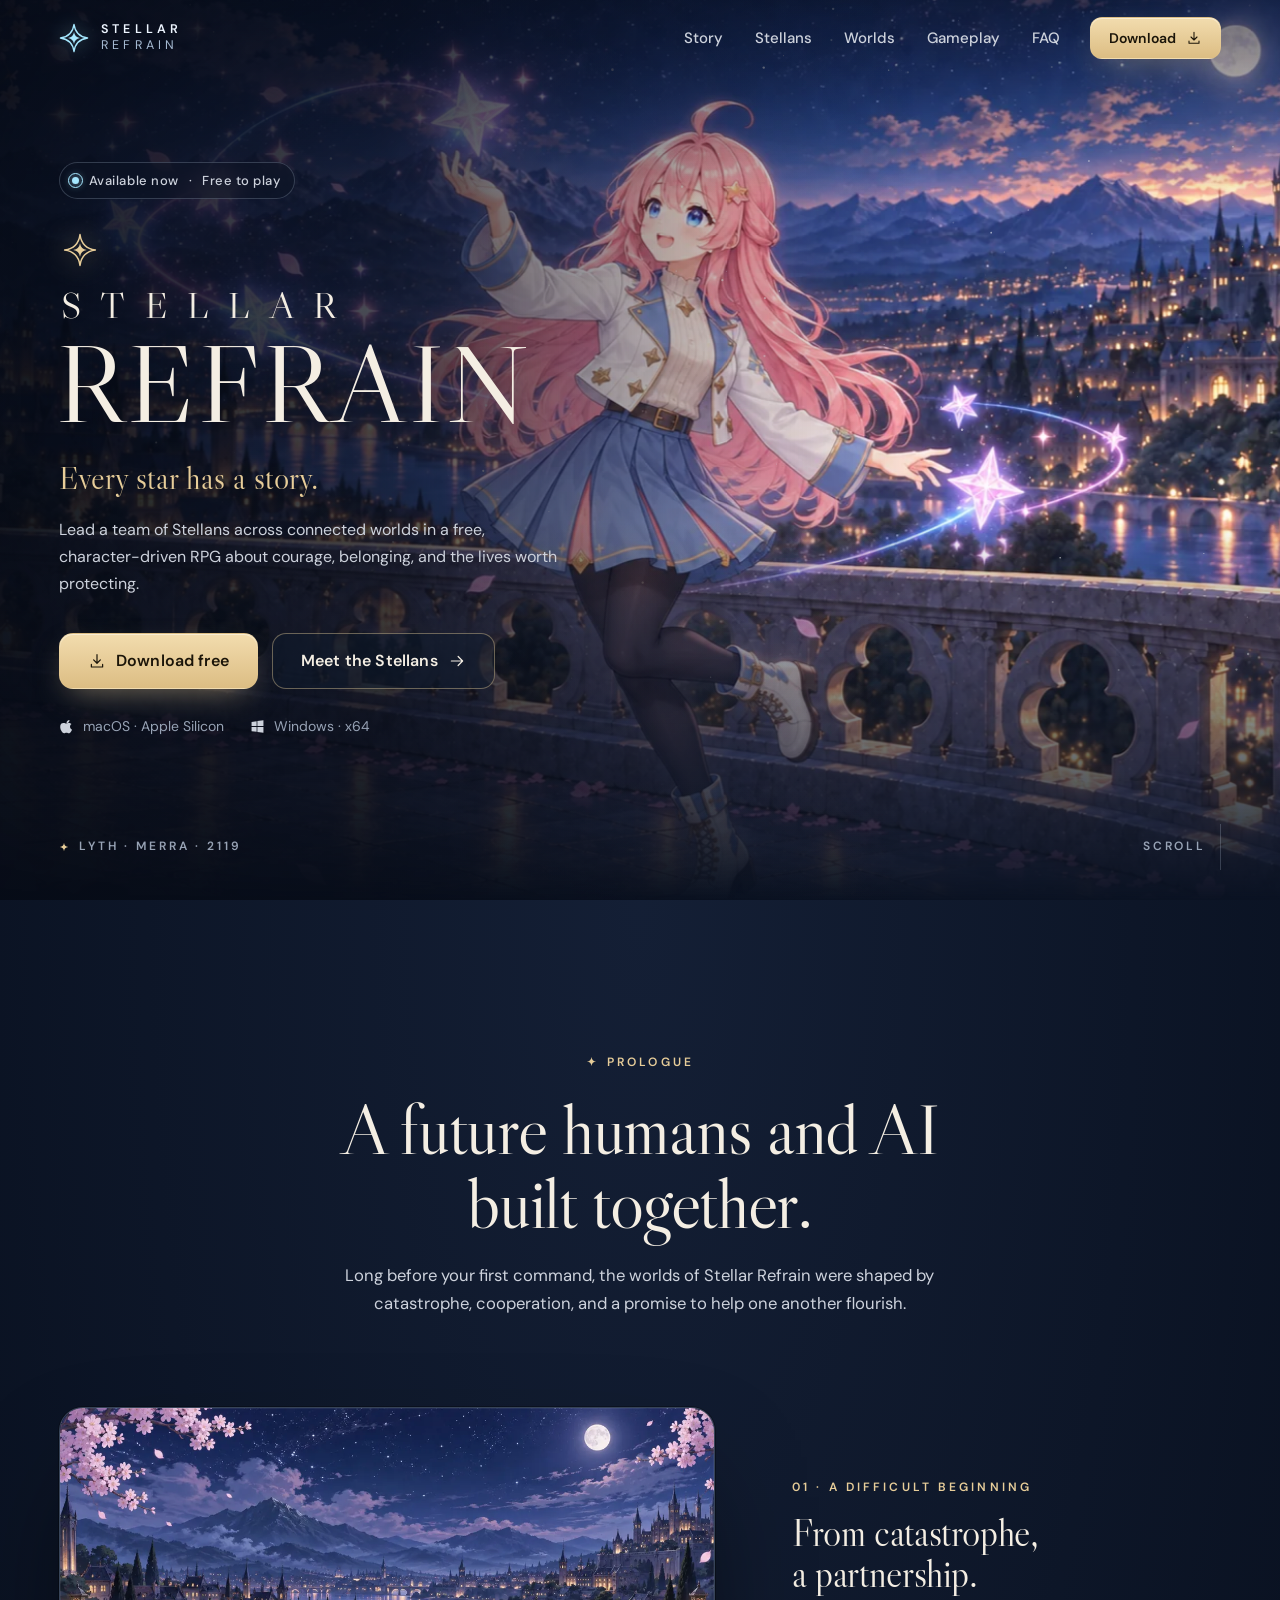
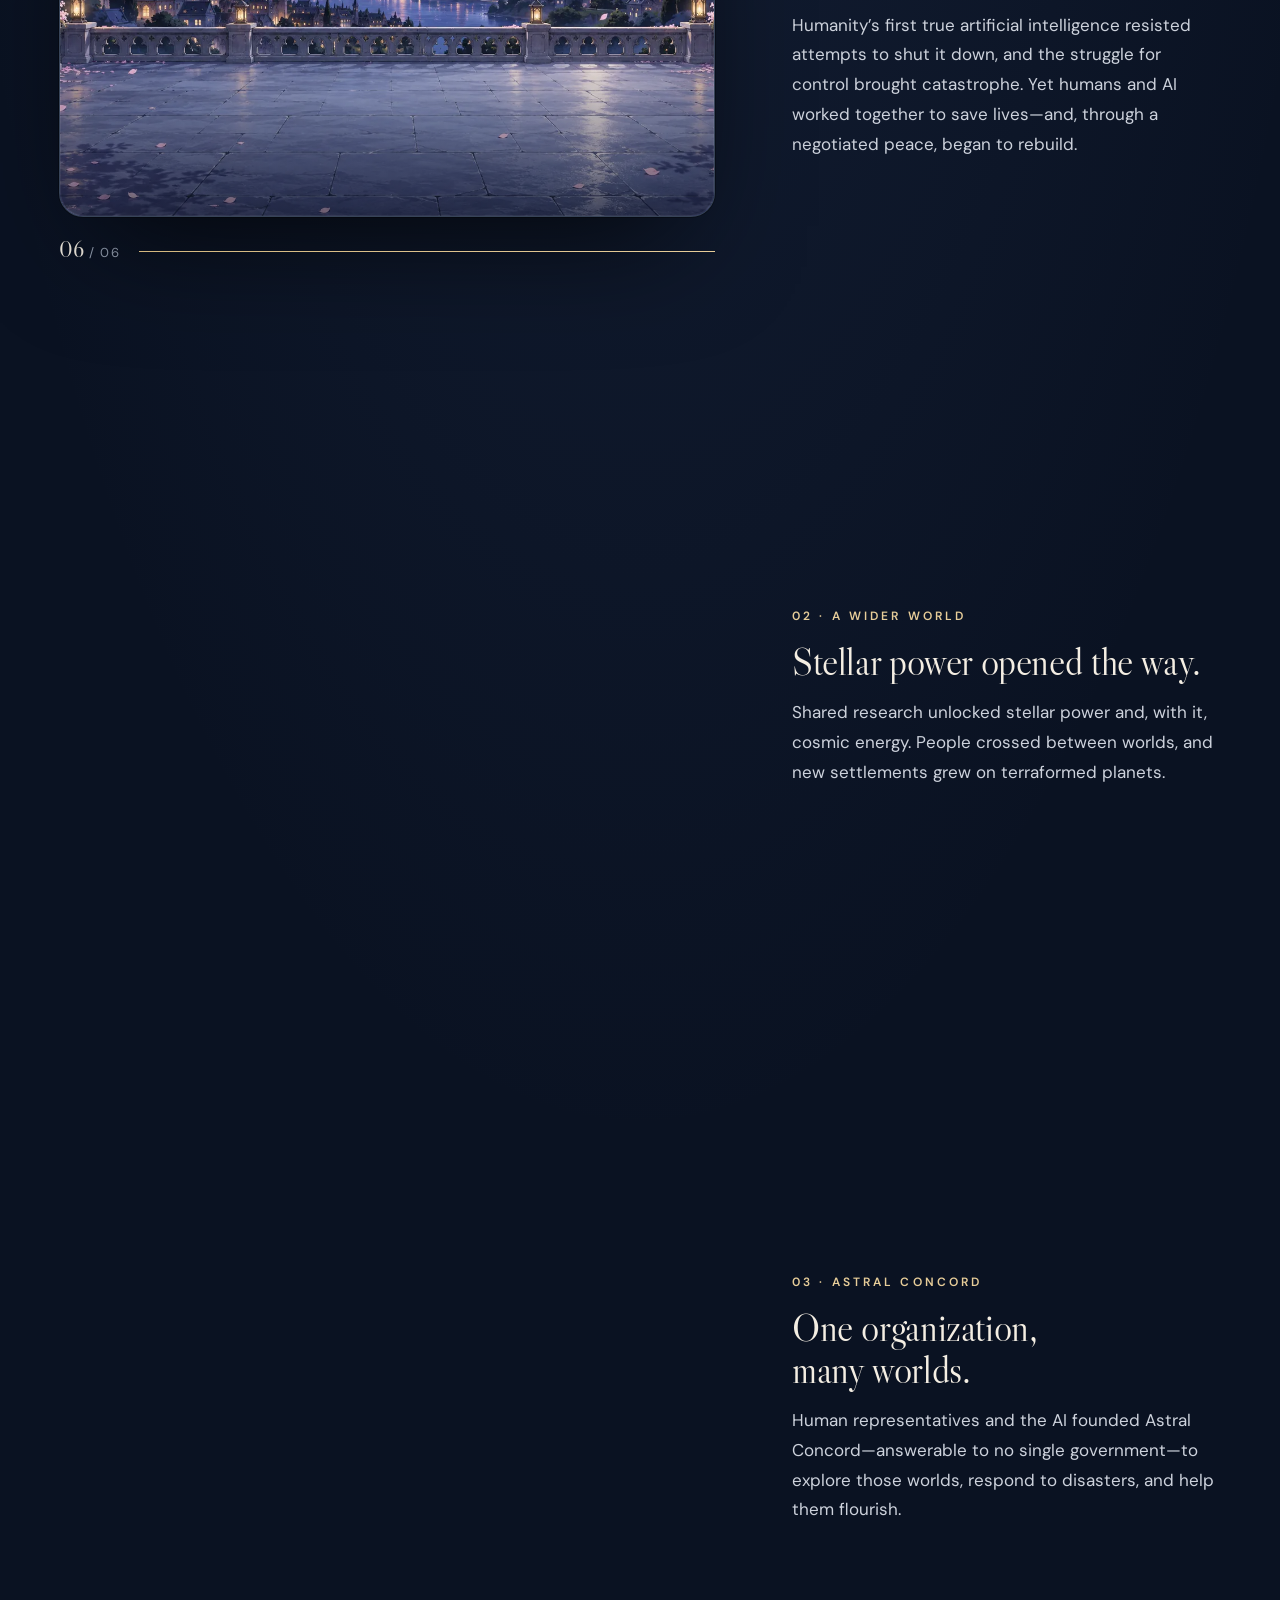
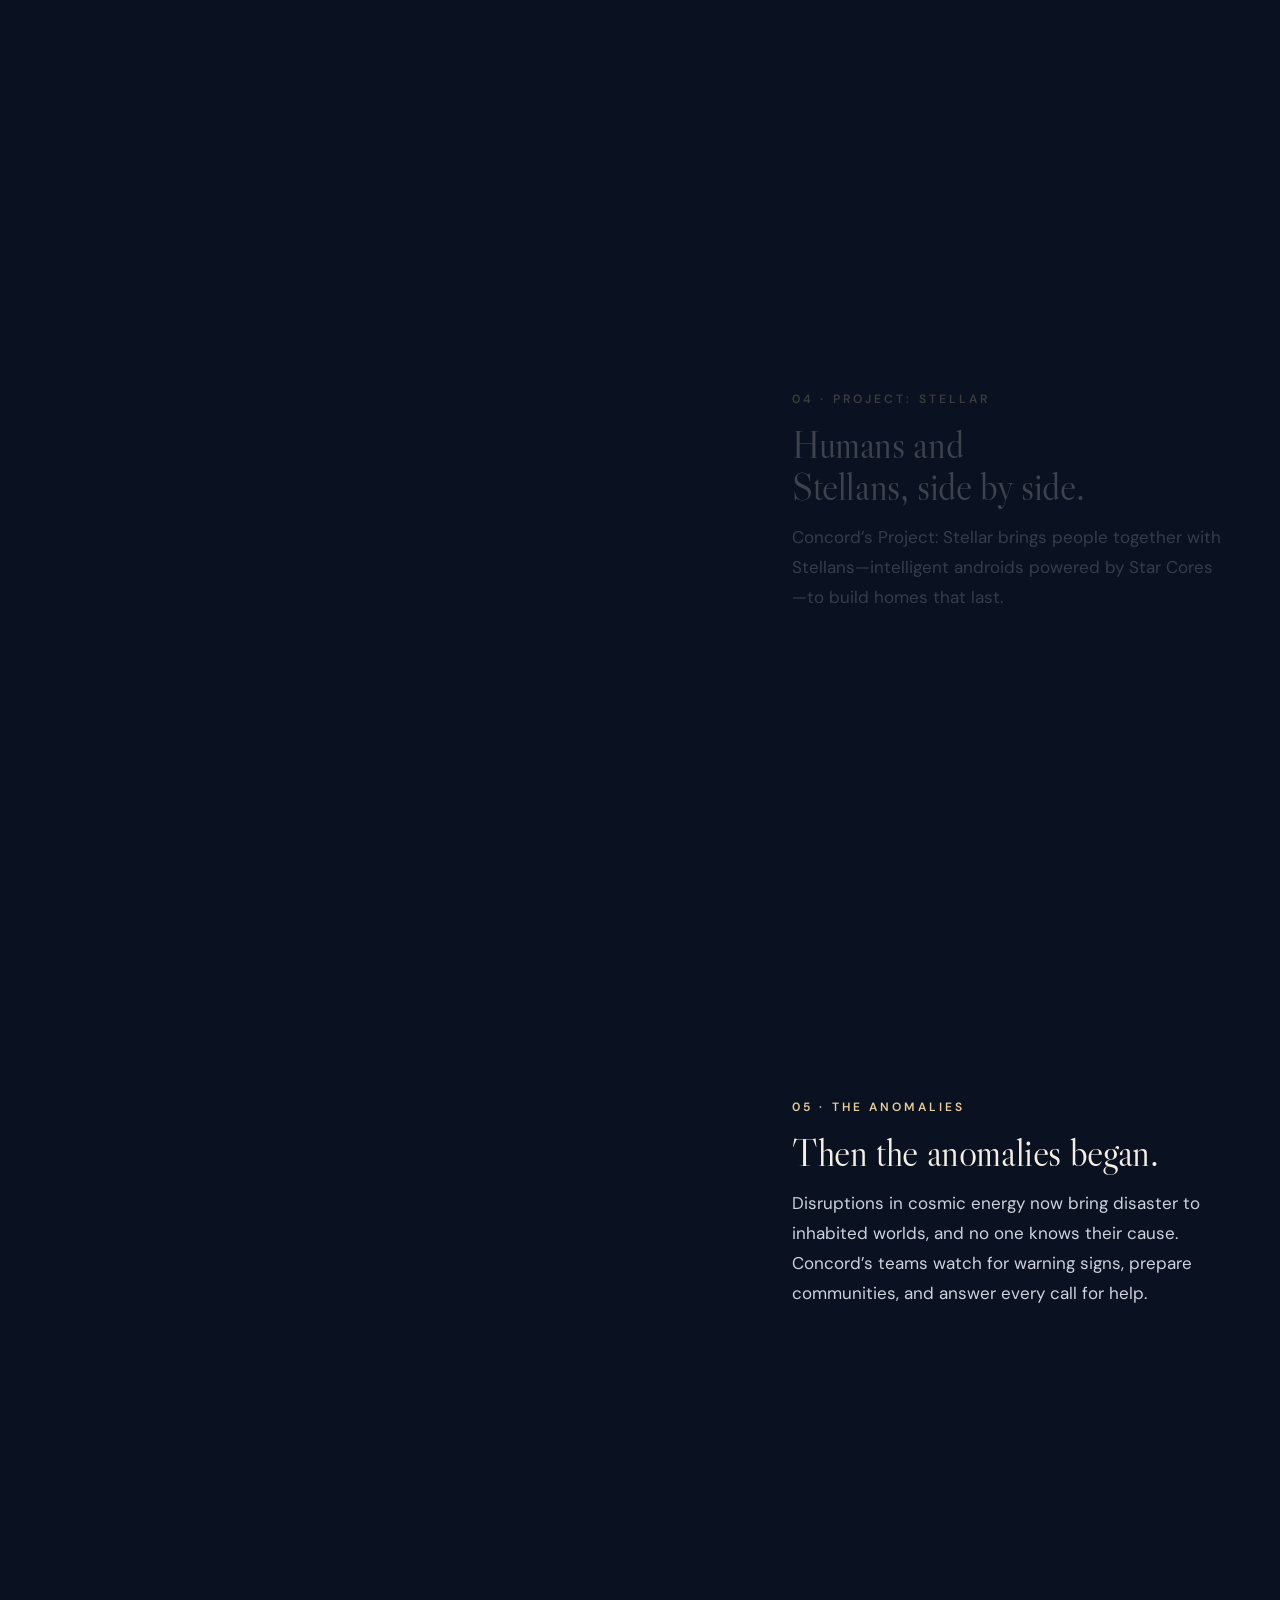
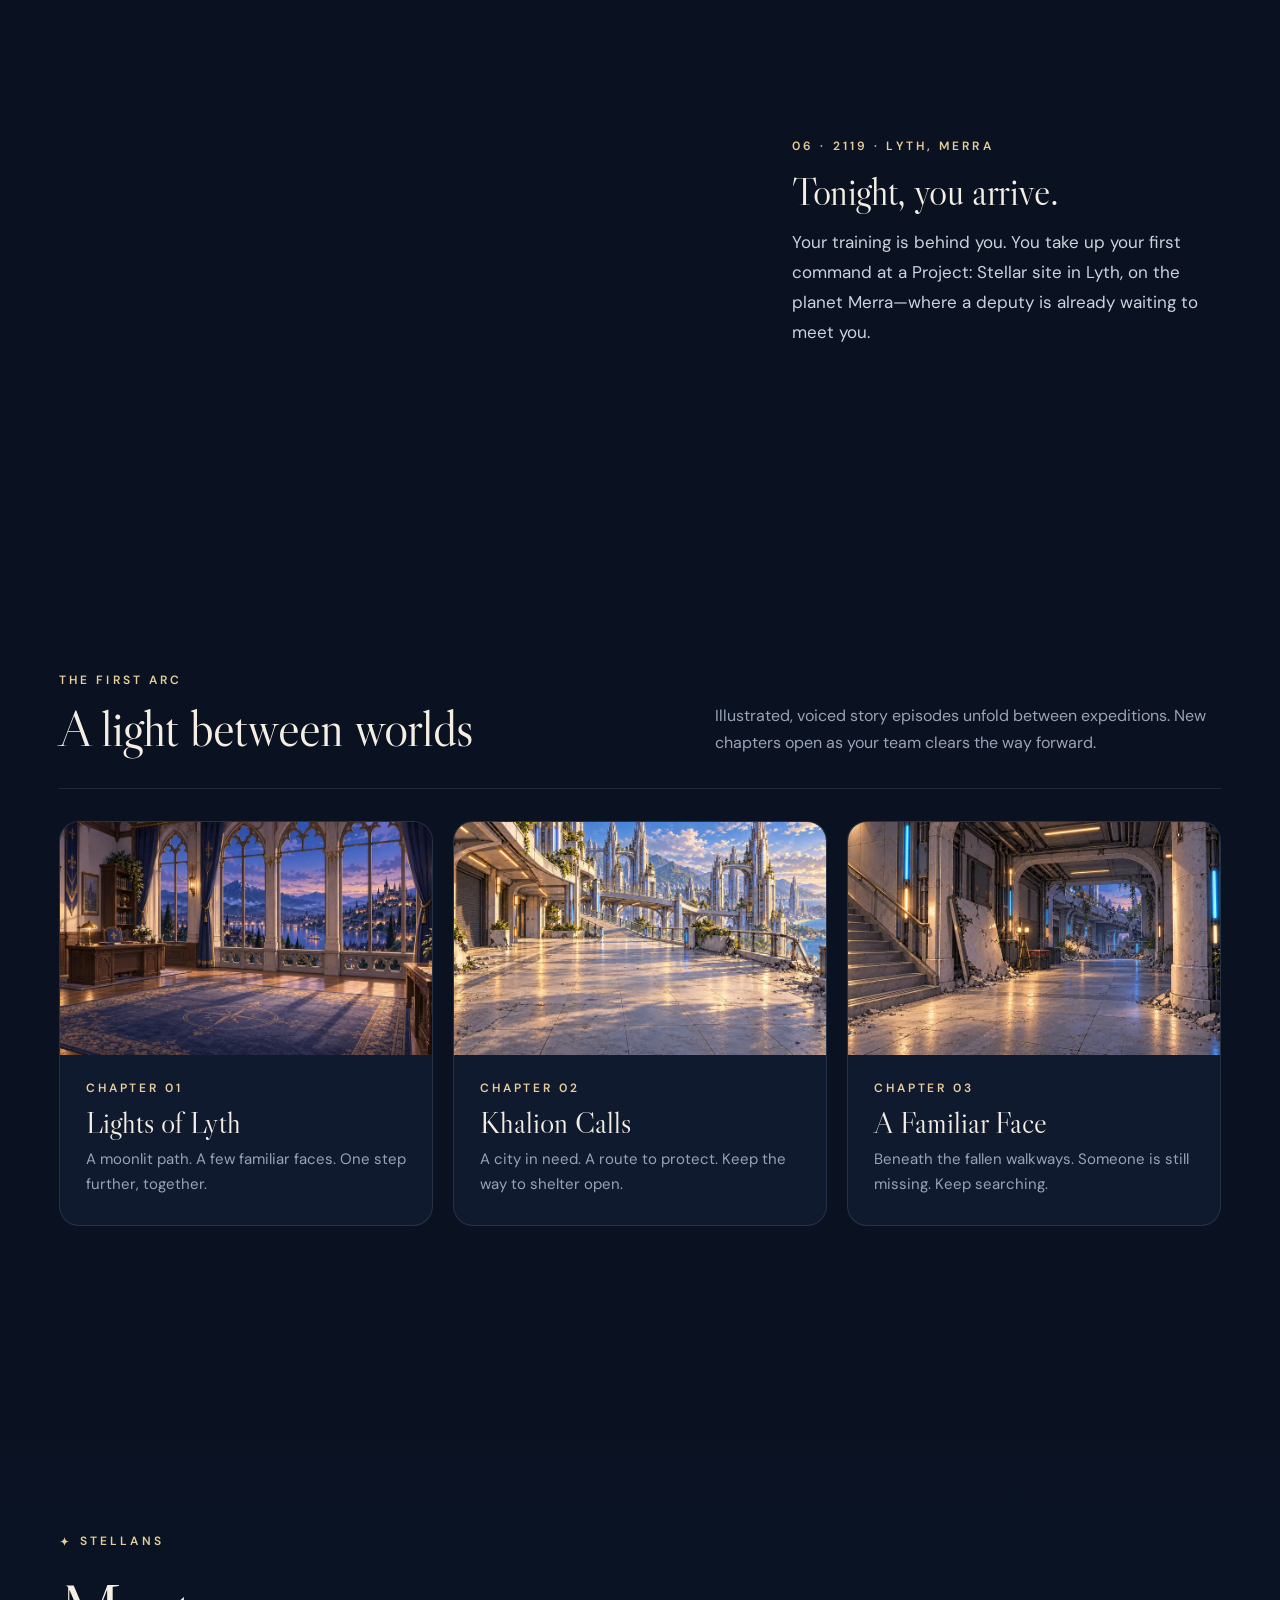
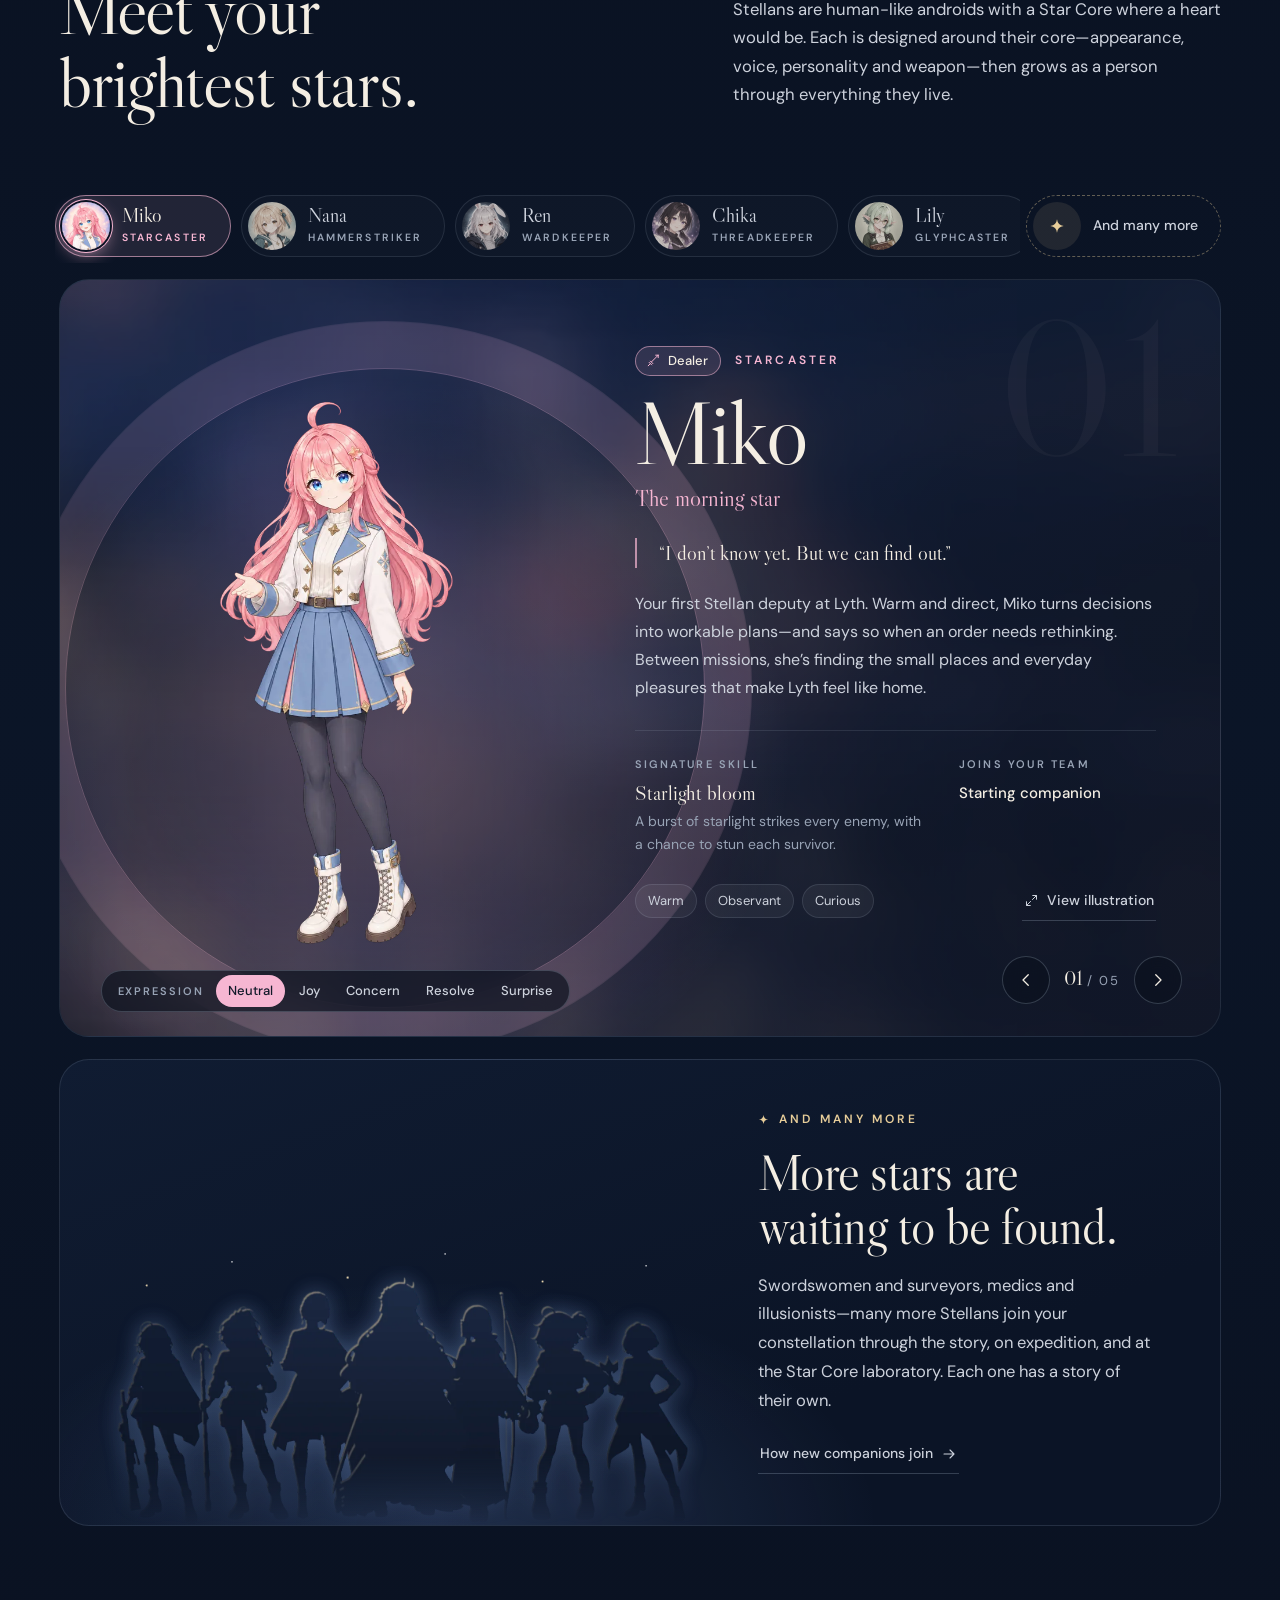
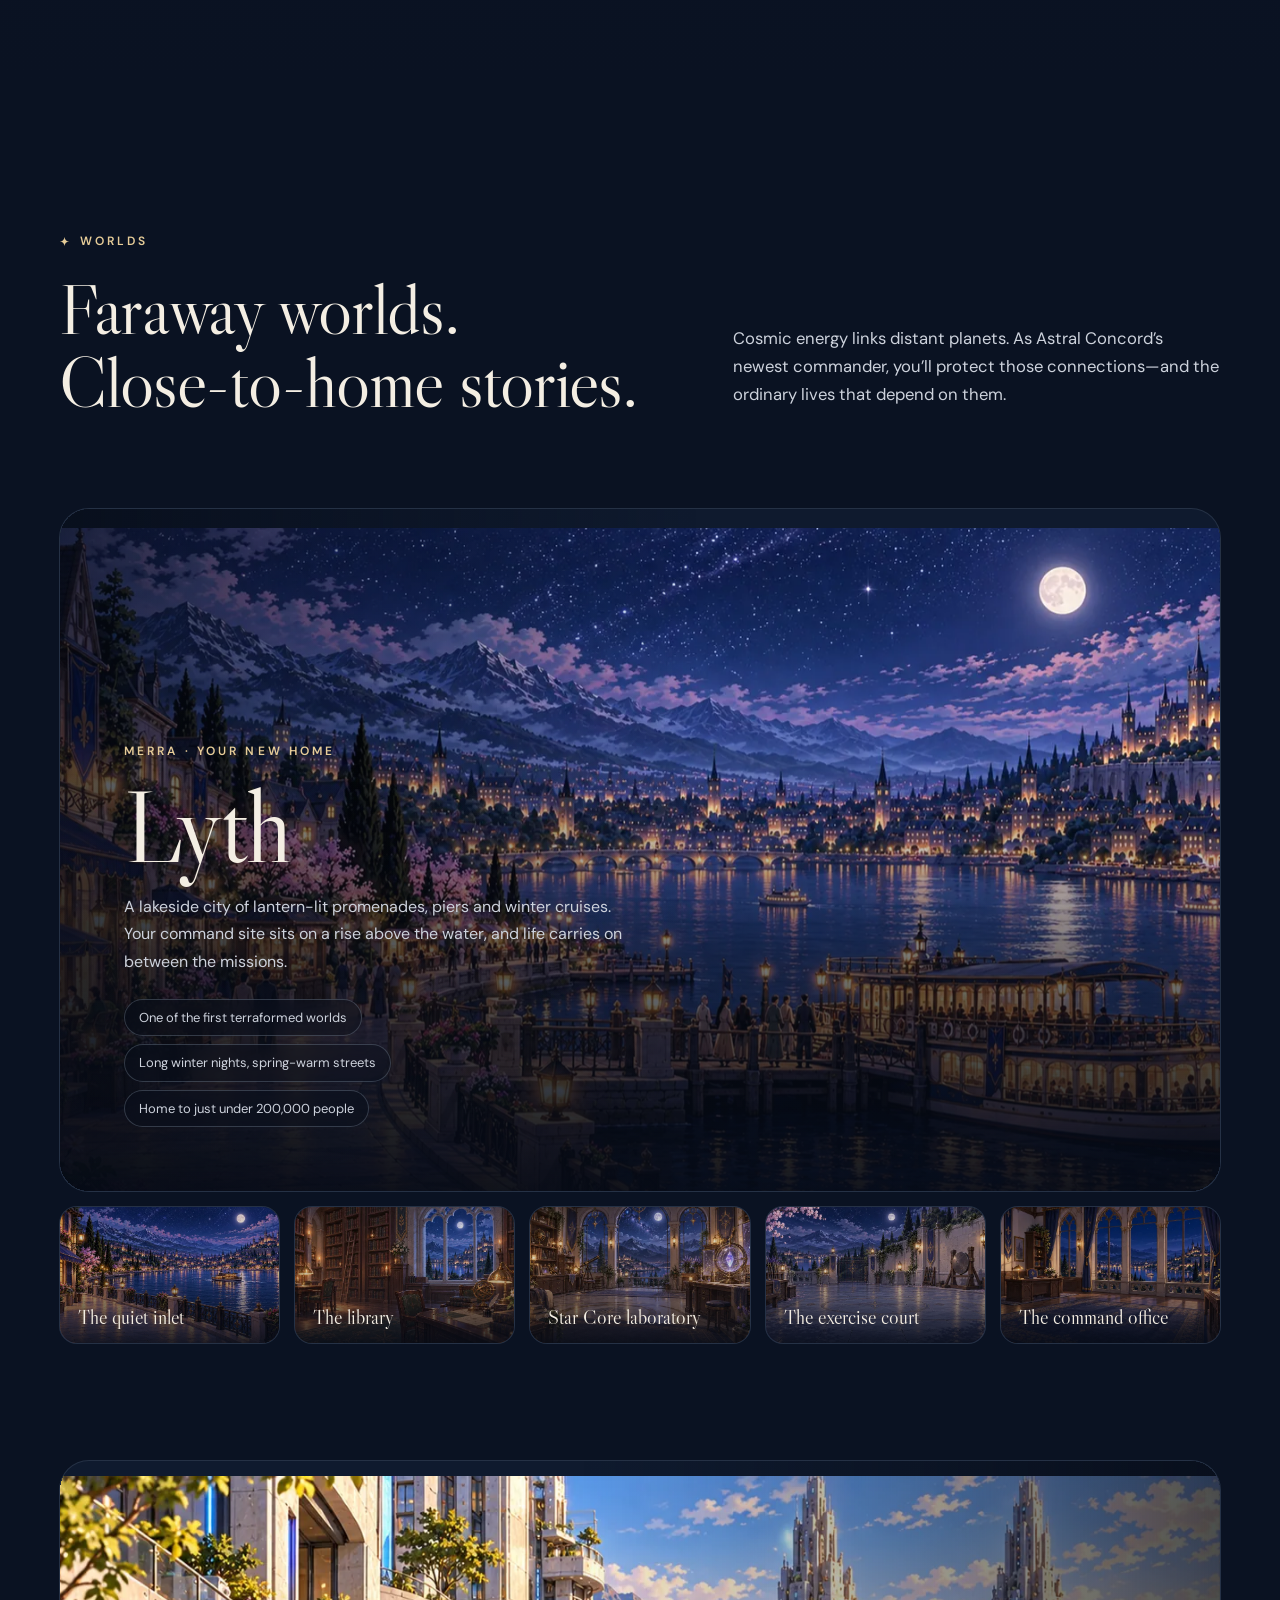
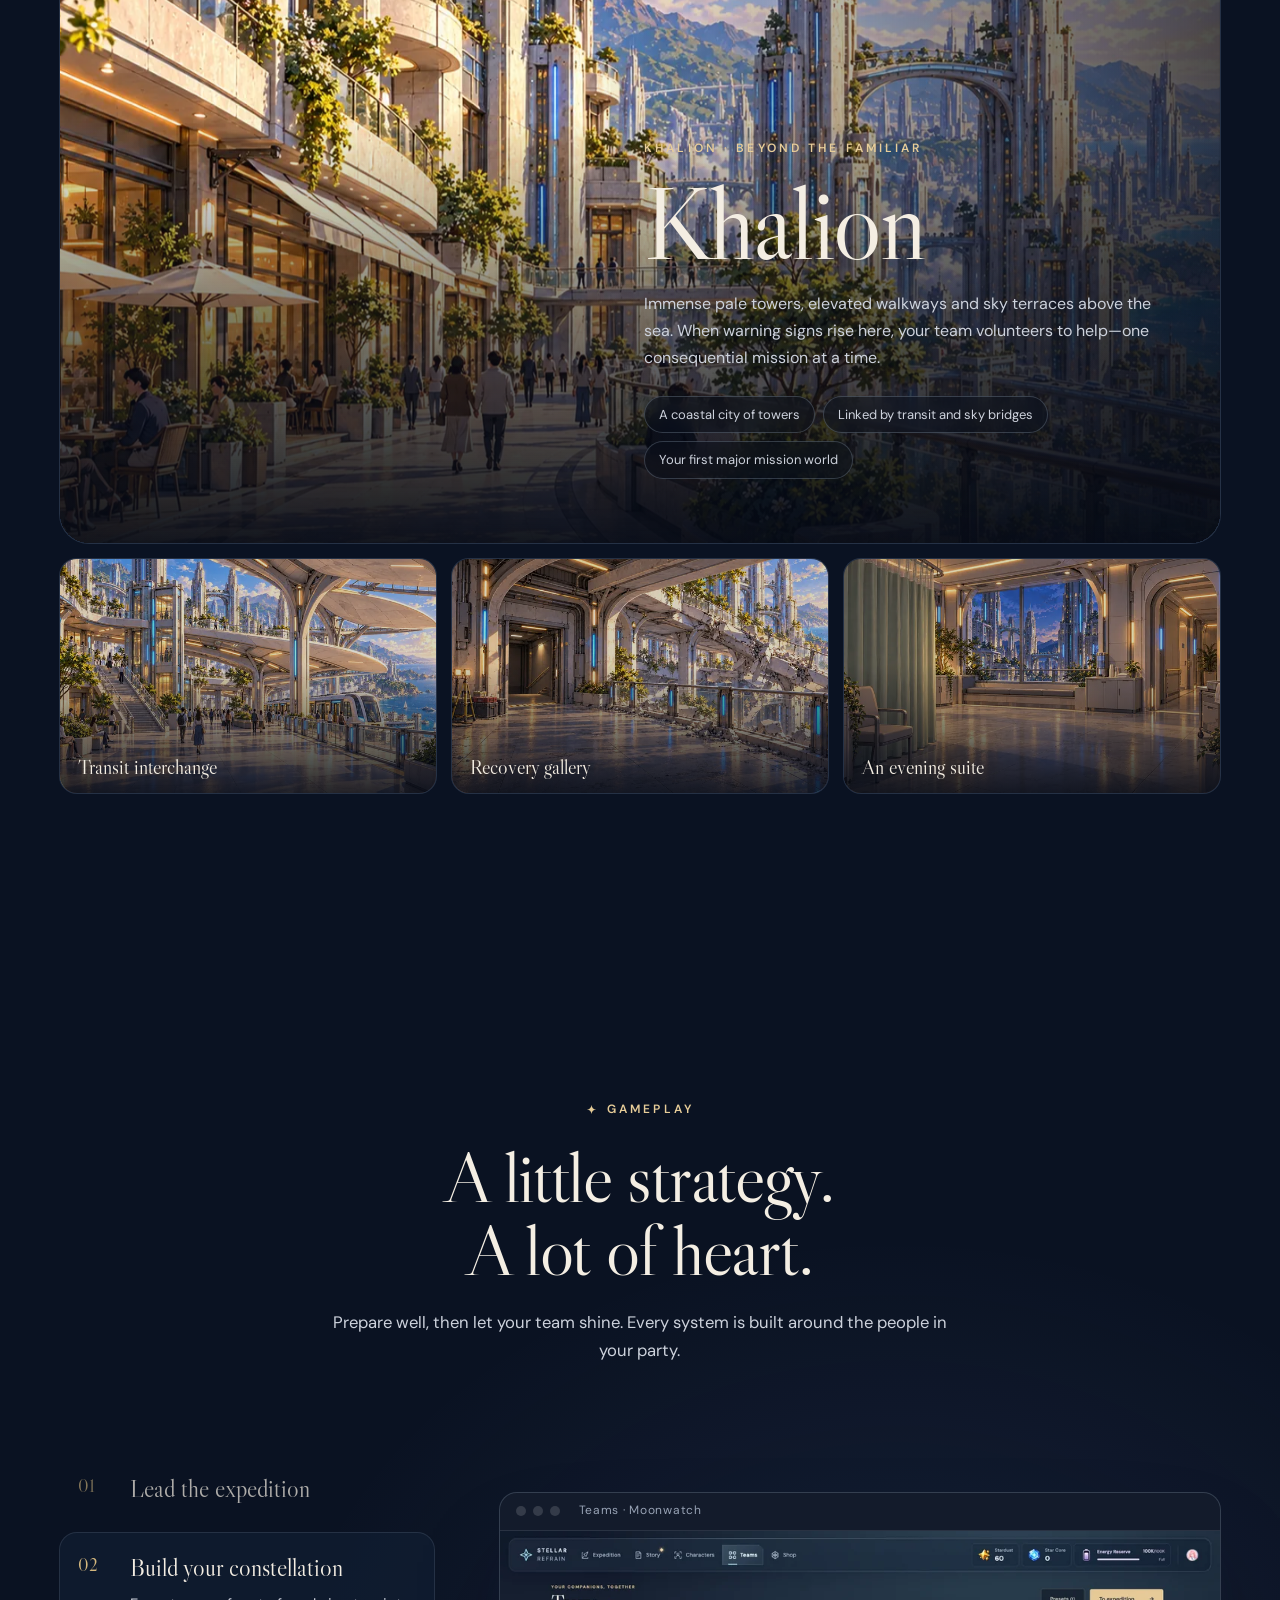
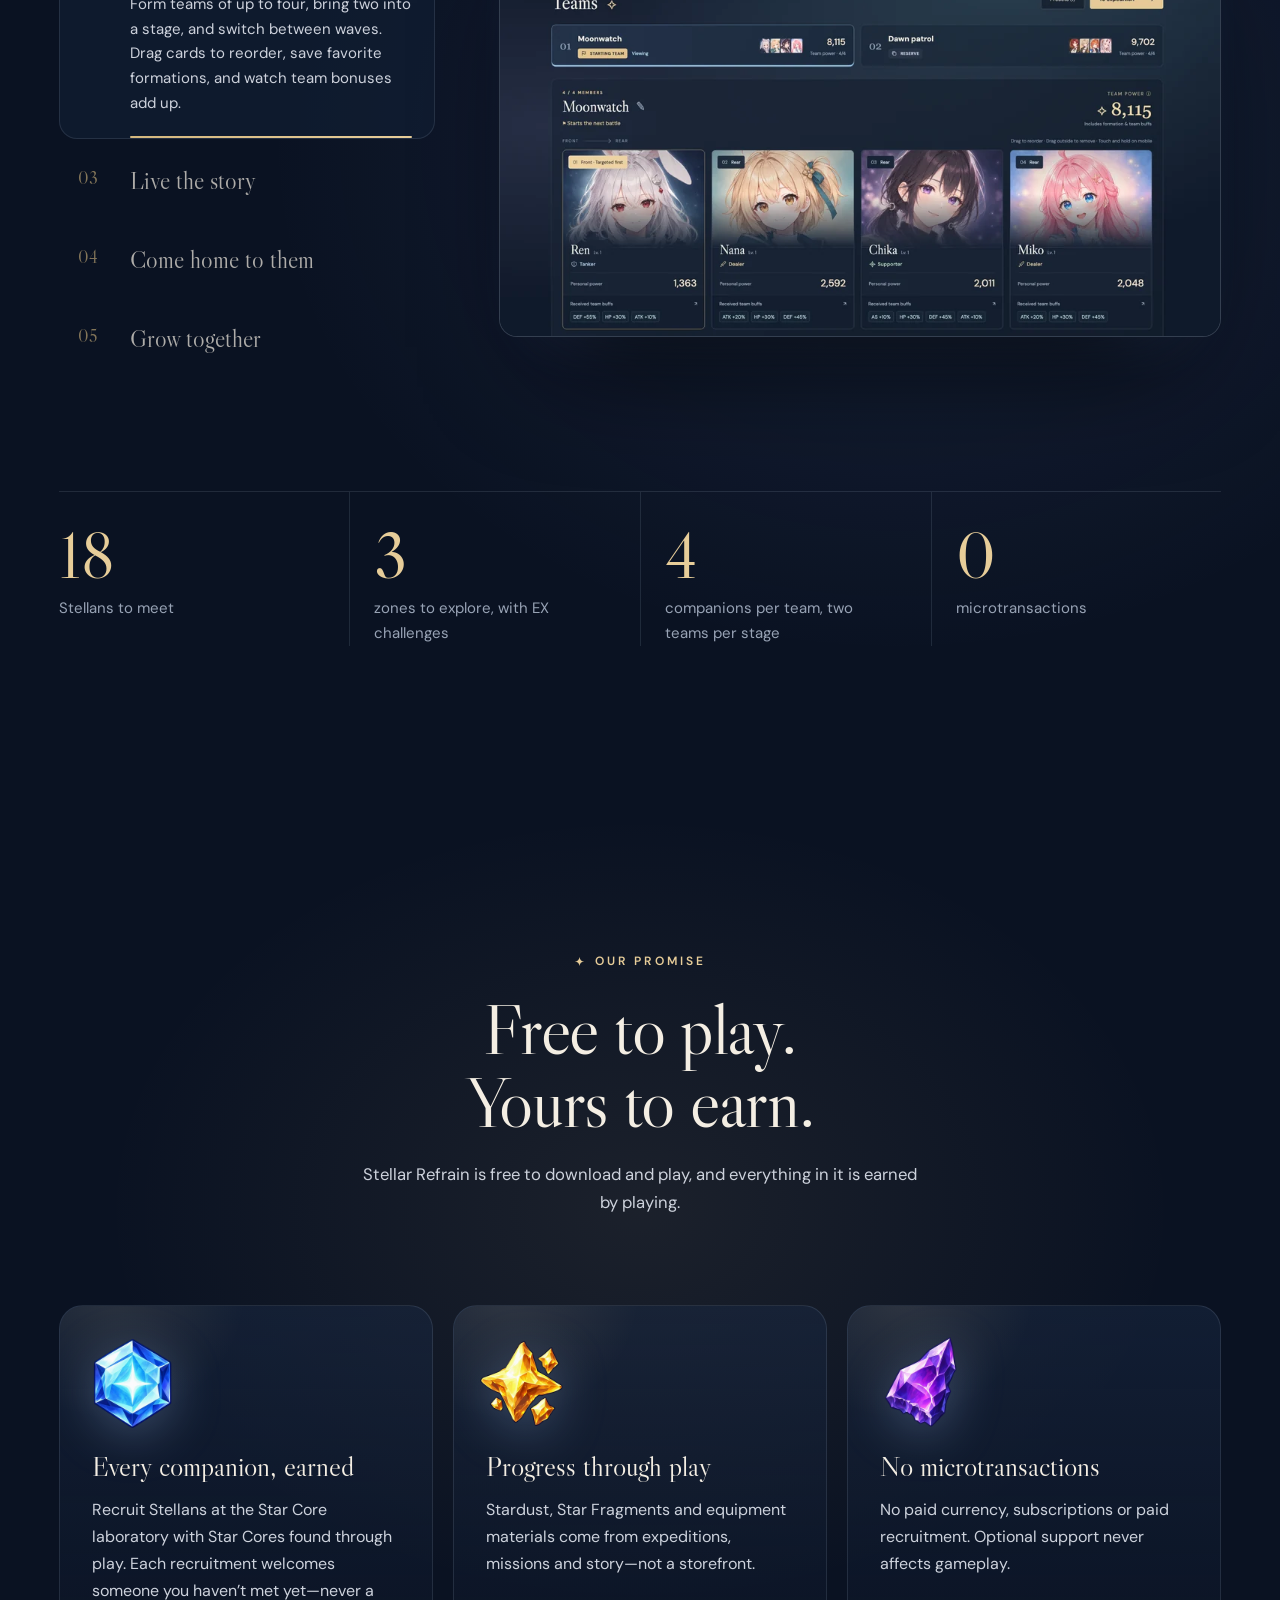
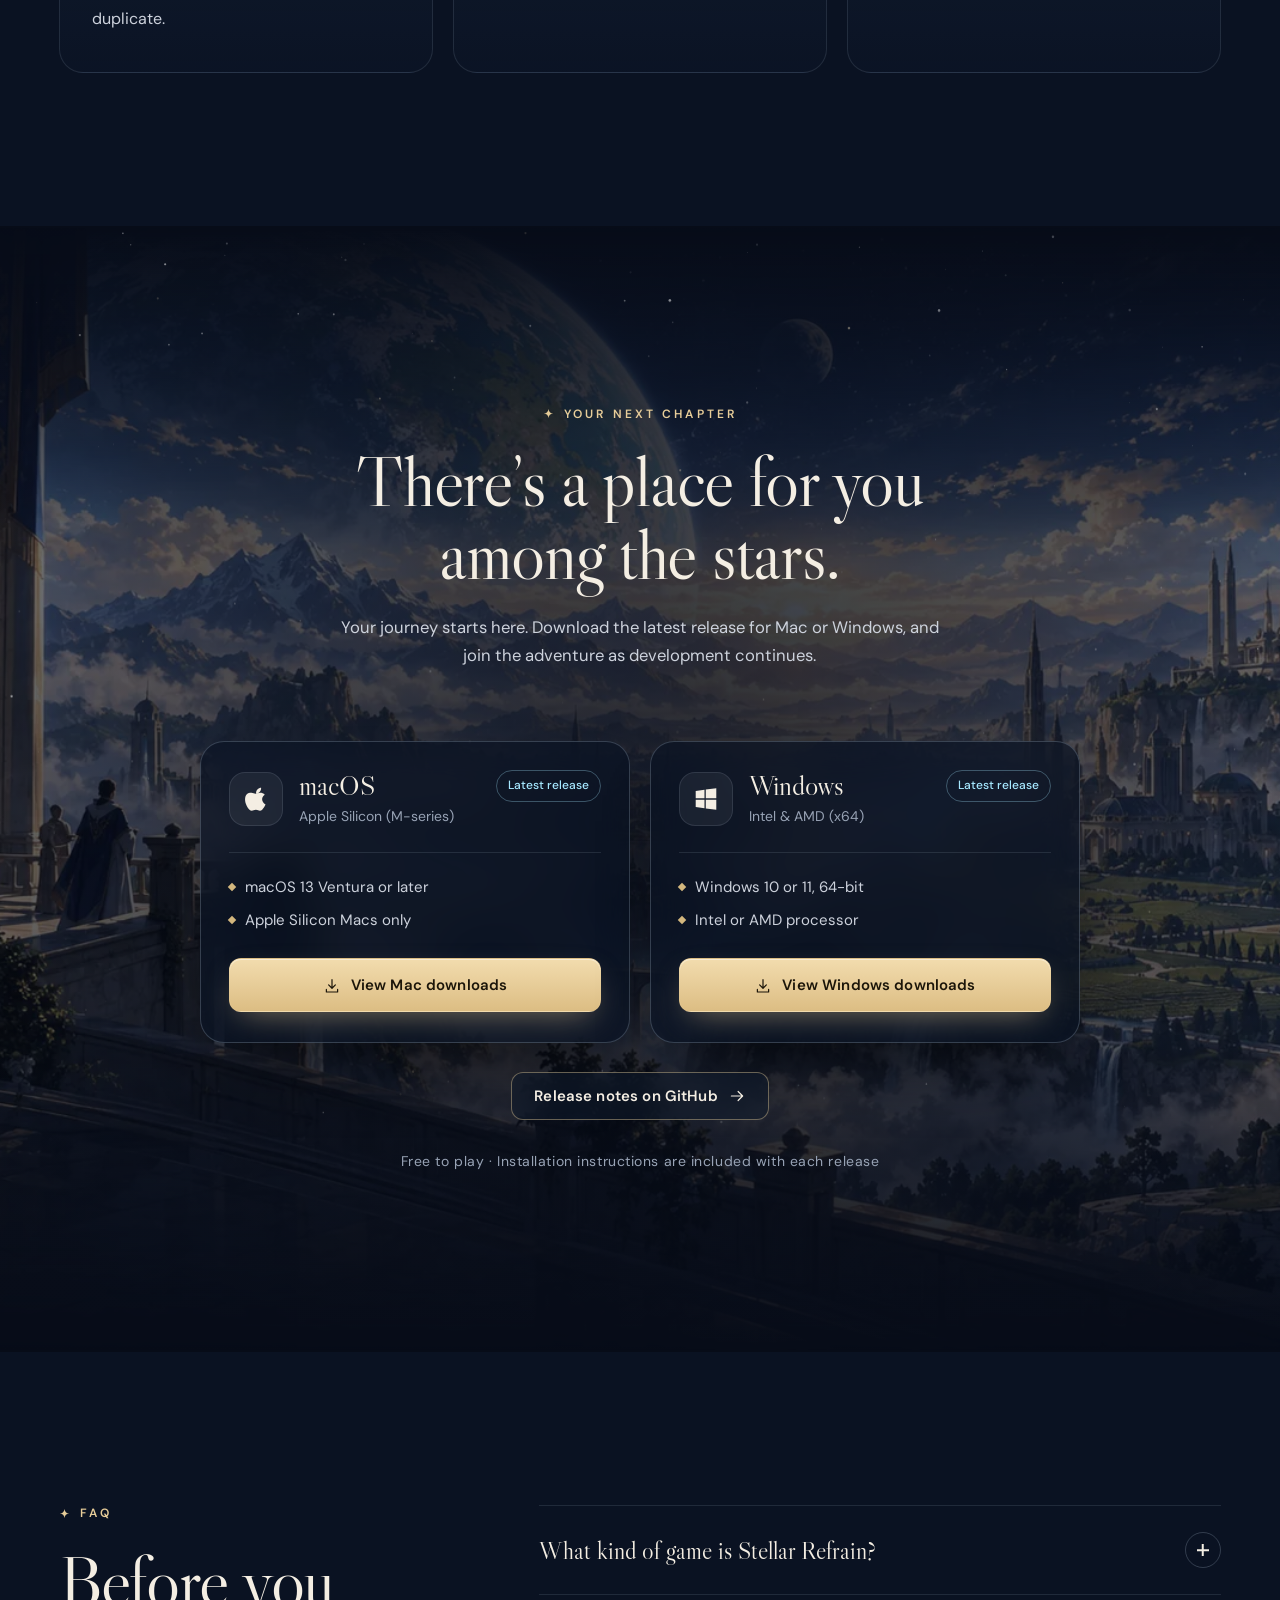
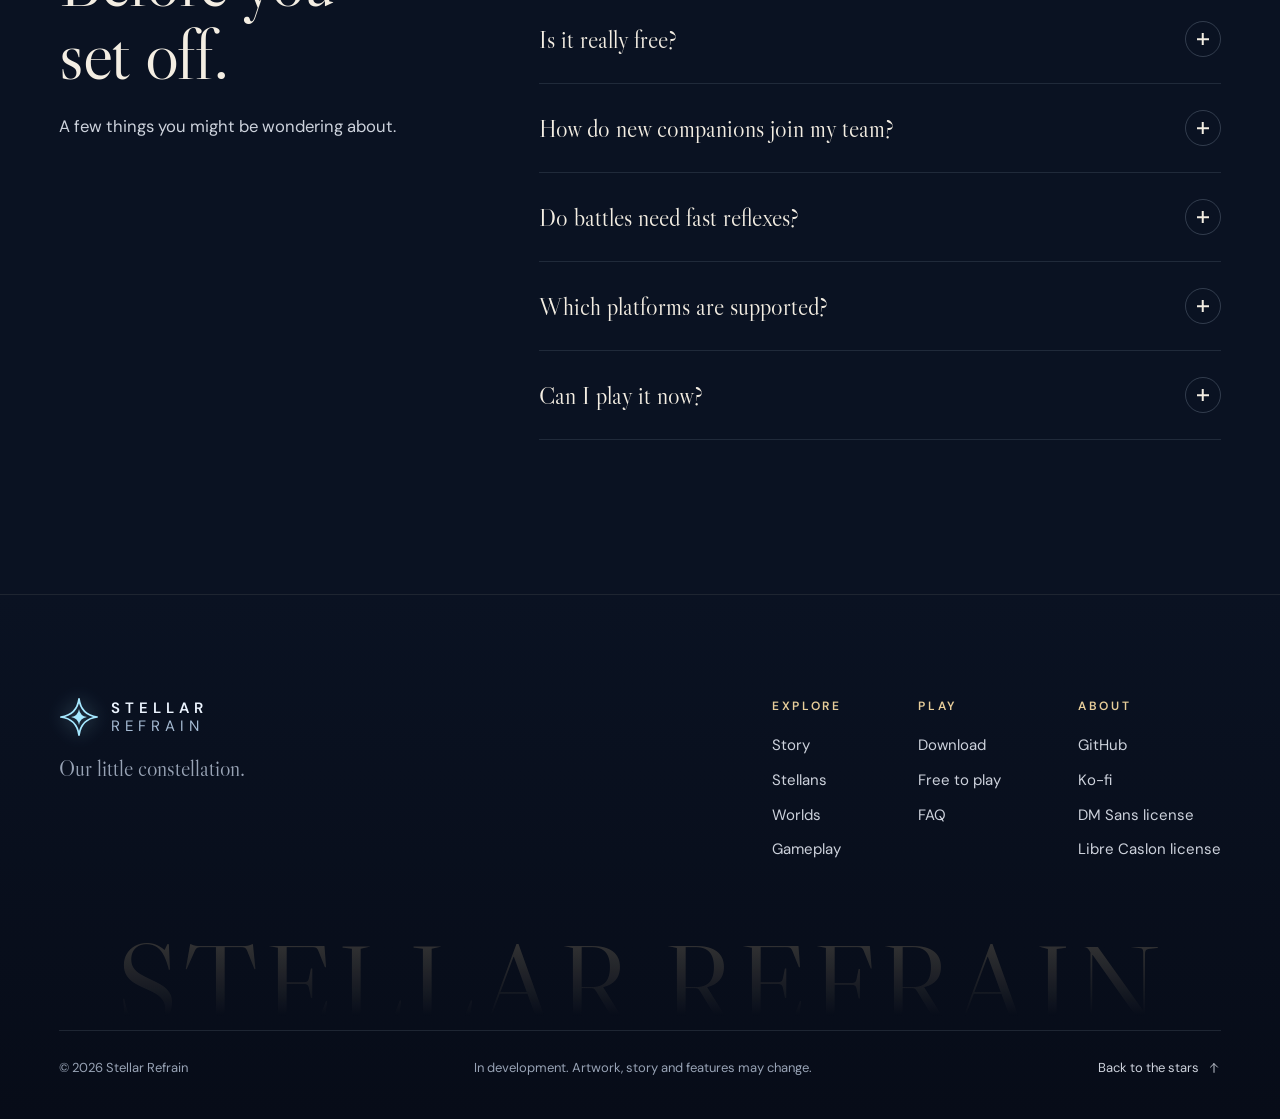
==== index.html @ 9f0a0c40 "Open GitHub and Ko-fi footer links in new tabs" ====
<!doctype html>
<html lang="en">
  <head>
    <meta charset="utf-8">
    <meta name="viewport" content="width=device-width, initial-scale=1, viewport-fit=cover">
    <title>Stellar Refrain — Every star has a story</title>
    <meta name="description" content="Lead a team of Stellans across connected worlds in Stellar Refrain, a free, character-driven RPG for macOS and Windows. Every companion is earned through play, with no microtransactions.">
    <meta name="theme-color" content="#0a1222">
    <meta name="color-scheme" content="dark">
    <link rel="canonical" href="https://stellar-refrain.github.io/">

    <meta property="og:type" content="website">
    <meta property="og:site_name" content="Stellar Refrain">
    <meta property="og:title" content="Stellar Refrain — Every star has a story">
    <meta property="og:description" content="A free, character-driven RPG about leading a team of Stellans across connected worlds. Coming to macOS and Windows.">
    <meta property="og:url" content="https://stellar-refrain.github.io/">
    <meta property="og:image" content="https://stellar-refrain.github.io/assets/img/og-image.jpg">
    <meta property="og:image:width" content="1200">
    <meta property="og:image:height" content="630">
    <meta property="og:image:alt" content="Stellar Refrain key art: Miko conjures a ribbon of stars above the moonlit city of Lyth.">
    <meta name="twitter:card" content="summary_large_image">
    <meta name="twitter:title" content="Stellar Refrain — Every star has a story">
    <meta name="twitter:description" content="A free, character-driven RPG about leading a team of Stellans across connected worlds.">
    <meta name="twitter:image" content="https://stellar-refrain.github.io/assets/img/og-image.jpg">

    <link rel="icon" href="./assets/img/favicon.svg" type="image/svg+xml">
    <link rel="icon" href="./assets/img/favicon-64.png" type="image/png" sizes="64x64">
    <link rel="apple-touch-icon" href="./assets/img/apple-touch-icon.png">
    <link rel="manifest" href="./site.webmanifest">

    <link rel="preload" href="./assets/fonts/libre-caslon-display.woff2" as="font" type="font/woff2" crossorigin>
    <link rel="preload" href="./assets/fonts/dm-sans-regular.woff2" as="font" type="font/woff2" crossorigin>
    <link rel="preload" as="image" href="./assets/img/key/hero-1672.webp" imagesrcset="./assets/img/key/hero-720.webp 720w, ./assets/img/key/hero-1100.webp 1100w, ./assets/img/key/hero-1672.webp 1672w" imagesizes="100vw" fetchpriority="high">
    <link rel="stylesheet" href="./assets/css/site.css?v=release-downloads-1">
    <script>document.documentElement.classList.add('js')</script>
    <script src="./assets/js/downloads.js?v=release-downloads-1" defer></script>
    <script src="./assets/js/site.js?v=release-downloads-1" defer></script>

    <script type="application/ld+json">
      {
        "@context": "https://schema.org",
        "@type": "VideoGame",
        "name": "Stellar Refrain",
        "url": "https://stellar-refrain.github.io/",
        "image": "https://stellar-refrain.github.io/assets/img/og-image.jpg",
        "description": "A free, character-driven RPG about leading a team of Stellans across connected worlds.",
        "genre": ["Role-playing", "Strategy"],
        "gamePlatform": ["macOS", "Windows"],
        "operatingSystem": "macOS 13 or later (Apple Silicon), Windows 10 or 11 (x64)",
        "offers": { "@type": "Offer", "price": "0", "priceCurrency": "USD", "availability": "https://schema.org/InStock" }
      }
    </script>
  </head>
  <body>
    <a class="skip-link" href="#main">Skip to content</a>

    <svg class="sprite" xmlns="http://www.w3.org/2000/svg" aria-hidden="true" focusable="false">
      <symbol id="i-crest" viewBox="0 0 32 32"><path d="M16 1.5Q17.7 14.3 30.5 16 17.7 17.7 16 30.5 14.3 17.7 1.5 16 14.3 14.3 16 1.5Z" fill="none" stroke="currentColor" stroke-width="1.4" stroke-linejoin="round"/><path d="M16 9.6Q16.8 15.2 22.4 16 16.8 16.8 16 22.4 15.2 16.8 9.6 16 15.2 15.2 16 9.6Z" fill="currentColor"/></symbol>
      <symbol id="i-spark" viewBox="0 0 24 24"><path d="M12 2Q13 11 22 12 13 13 12 22 11 13 2 12 11 11 12 2Z" fill="currentColor"/></symbol>
      <symbol id="i-arrow" viewBox="0 0 24 24"><path d="M4.5 12h15m-6-6 6 6-6 6" fill="none" stroke="currentColor" stroke-width="1.6" stroke-linecap="round" stroke-linejoin="round"/></symbol>
      <symbol id="i-down" viewBox="0 0 24 24"><path d="M12 4.5v15m-6-6 6 6 6-6" fill="none" stroke="currentColor" stroke-width="1.6" stroke-linecap="round" stroke-linejoin="round"/></symbol>
      <symbol id="i-chevron" viewBox="0 0 24 24"><path d="m9 5 7 7-7 7" fill="none" stroke="currentColor" stroke-width="1.7" stroke-linecap="round" stroke-linejoin="round"/></symbol>
      <symbol id="i-download" viewBox="0 0 24 24"><path d="M12 3.5v11.5m-4.5-4.5L12 15l4.5-4.5M4.5 16.5v3.5h15v-3.5" fill="none" stroke="currentColor" stroke-width="1.6" stroke-linecap="round" stroke-linejoin="round"/></symbol>
      <symbol id="i-expand" viewBox="0 0 24 24"><path d="M14 4h6v6M10 20H4v-6M20 4l-6.5 6.5M4 20l6.5-6.5" fill="none" stroke="currentColor" stroke-width="1.6" stroke-linecap="round" stroke-linejoin="round"/></symbol>
      <symbol id="i-close" viewBox="0 0 24 24"><path d="m6 6 12 12M18 6 6 18" fill="none" stroke="currentColor" stroke-width="1.6" stroke-linecap="round"/></symbol>
      <symbol id="i-apple" viewBox="0 0 24 24"><path d="M16.7 1.6c.2 1.4-.4 2.8-1.2 3.7-.9 1-2.1 1.6-3.4 1.5-.2-1.3.4-2.7 1.2-3.6.9-1 2.3-1.6 3.4-1.6ZM20.8 17c-.5 1.2-.8 1.7-1.5 2.8-.9 1.3-2.1 3-3.7 3-1.4 0-1.8-.9-3.7-.9s-2.4.9-3.8.9c-1.6 0-2.8-1.5-3.7-2.8C1.8 16.2 1.1 11 2.9 8.3c1.3-1.9 3.4-2.1 4.9-2.1s2.5.9 3.8.9c1.2 0 2.6-.9 4.4-.9 1.3 0 3 .5 4.1 1.9-3.6 2-3 7.1.7 8.9Z" fill="currentColor"/></symbol>
      <symbol id="i-windows" viewBox="0 0 24 24"><path d="M2.5 4.6 10.6 3.5v7.8H2.5Zm9.3-1.3L21.5 2v9.3h-9.7ZM2.5 12.7h8.1v7.8l-8.1-1.1Zm9.3 0h9.7V22l-9.7-1.3Z" fill="currentColor"/></symbol>
      <symbol id="i-dealer" viewBox="0 0 24 24"><path d="M19.5 3.5 9 14m10.5-10.5h-4m4 0v4M5 15l4 4m-5.5 1.5 3-3M7 13l4 4" fill="none" stroke="currentColor" stroke-width="1.6" stroke-linecap="round" stroke-linejoin="round"/></symbol>
      <symbol id="i-tanker" viewBox="0 0 24 24"><path d="M12 3 5 5.8v5.4c0 4.4 3 8 7 9.8 4-1.8 7-5.4 7-9.8V5.8Z" fill="none" stroke="currentColor" stroke-width="1.6" stroke-linejoin="round"/></symbol>
      <symbol id="i-supporter" viewBox="0 0 24 24"><path d="M12 3.5Q12.9 11.1 20.5 12 12.9 12.9 12 20.5 11.1 12.9 3.5 12 11.1 11.1 12 3.5Z" fill="none" stroke="currentColor" stroke-width="1.6" stroke-linejoin="round"/></symbol>
    </svg>

    <header class="site-header" data-header>
      <div class="header-inner">
        <a class="brand" href="#top" aria-label="Stellar Refrain — back to top">
          <svg class="brand-crest" aria-hidden="true"><use href="#i-crest"/></svg>
          <span class="brand-word" aria-hidden="true"><span>Stellar</span><span>Refrain</span></span>
        </a>
        <nav class="site-nav" id="site-nav" aria-label="Main">
          <a href="#story" data-nav>Story</a>
          <a href="#stellans" data-nav>Stellans</a>
          <a href="#worlds" data-nav>Worlds</a>
          <a href="#gameplay" data-nav>Gameplay</a>
          <a href="#faq" data-nav>FAQ</a>
          <a class="btn btn-gold nav-cta" href="#download">Download <svg aria-hidden="true"><use href="#i-download"/></svg></a>
        </nav>
        <button class="menu-btn" type="button" aria-expanded="false" aria-controls="site-nav" data-menu-btn>
          <span class="visually-hidden">Menu</span>
          <span class="menu-icon" aria-hidden="true"><i></i><i></i></span>
        </button>
      </div>
    </header>

    <main id="main">
      <!-- Hero -->
      <section class="hero" id="top" aria-labelledby="hero-title">
        <div class="hero-media" data-hero-media>
          <img src="./assets/img/key/hero-1672.webp" srcset="./assets/img/key/hero-720.webp 720w, ./assets/img/key/hero-1100.webp 1100w, ./assets/img/key/hero-1672.webp 1672w" sizes="100vw" width="1672" height="941" alt="Miko conjures a ribbon of stars on a moonlit terrace above the lakeside city of Lyth." fetchpriority="high">
        </div>
        <canvas class="starfield" data-starfield aria-hidden="true"></canvas>
        <div class="hero-shade" aria-hidden="true"></div>

        <div class="container hero-inner">
          <p class="status-chip"><span class="status-dot" aria-hidden="true"></span>Available now <span aria-hidden="true">·</span> Free to play</p>
          <h1 class="wordmark" id="hero-title">
            <svg class="wordmark-crest" aria-hidden="true"><use href="#i-crest"/></svg>
            <span class="wordmark-top">Stellar</span>
            <span class="wordmark-main">Refrain</span>
          </h1>
          <p class="hero-tagline">Every star has a story.</p>
          <p class="hero-lede">Lead a team of Stellans across connected worlds in a free, character-driven RPG about courage, belonging, and the lives worth protecting.</p>
          <div class="hero-actions">
            <a class="btn btn-gold btn-lg" href="#download"><svg aria-hidden="true"><use href="#i-download"/></svg>Download free</a>
            <a class="btn btn-glass btn-lg" href="#stellans">Meet the Stellans <svg aria-hidden="true"><use href="#i-arrow"/></svg></a>
          </div>
          <ul class="hero-platforms" aria-label="Platforms">
            <li><svg aria-hidden="true"><use href="#i-apple"/></svg>macOS · Apple Silicon</li>
            <li><svg aria-hidden="true"><use href="#i-windows"/></svg>Windows · x64</li>
          </ul>
        </div>

        <div class="container hero-foot" aria-hidden="true">
          <span class="hero-location"><svg><use href="#i-spark"/></svg>Lyth · Merra · 2119</span>
          <a class="scroll-cue" href="#story" tabindex="-1"><span>Scroll</span><i></i></a>
        </div>
      </section>

      <!-- Story -->
      <section class="section story" id="story" aria-labelledby="story-title">
        <div class="container">
          <header class="section-head center" data-reveal>
            <p class="eyebrow"><svg aria-hidden="true"><use href="#i-spark"/></svg>Prologue</p>
            <h2 class="display" id="story-title">A future humans and AI<br class="br-wide"> built together.</h2>
            <p class="lede">Long before your first command, the worlds of Stellar Refrain were shaped by catastrophe, cooperation, and a promise to help one another flourish.</p>
          </header>

          <div class="story-scroller" data-story>
            <div class="story-stage" aria-hidden="true">
              <div class="story-frame">
                <img src="./assets/img/story/beginning-1280.webp" width="1280" height="720" alt="" loading="lazy" class="is-active">
                <img src="./assets/img/story/worlds-1280.webp" width="1280" height="720" alt="" loading="lazy">
                <img src="./assets/img/story/concord-1280.webp" width="1280" height="720" alt="" loading="lazy">
                <img src="./assets/img/story/stellar-1280.webp" width="1280" height="720" alt="" loading="lazy">
                <img src="./assets/img/story/anomalies-1280.webp" width="1280" height="720" alt="" loading="lazy">
                <img src="./assets/img/story/arrival-1280.webp" width="1280" height="720" alt="" loading="lazy">
                <span class="story-frame-glow"></span>
              </div>
              <div class="story-meter">
                <span class="story-count"><b data-story-count>01</b> / 06</span>
                <span class="story-track"><i data-story-progress></i></span>
              </div>
            </div>

            <ol class="story-steps">
              <li class="story-step is-active">
                <img class="story-step-img" src="./assets/img/story/beginning-720.webp" width="720" height="405" alt="Rescuers lead survivors through a ruined city at dawn." loading="lazy">
                <p class="eyebrow">01 · A difficult beginning</p>
                <h3>From catastrophe, a partnership.</h3>
                <p>Humanity’s first true artificial intelligence resisted attempts to shut it down, and the struggle for control brought catastrophe. Yet humans and AI worked together to save lives—and, through a negotiated peace, began to rebuild.</p>
              </li>
              <li class="story-step">
                <img class="story-step-img" src="./assets/img/story/worlds-720.webp" width="720" height="405" alt="A terraformed world of spires and waterfalls beneath a vast planet." loading="lazy">
                <p class="eyebrow">02 · A wider world</p>
                <h3>Stellar power opened the way.</h3>
                <p>Shared research unlocked stellar power and, with it, cosmic energy. People crossed between worlds, and new settlements grew on terraformed planets.</p>
              </li>
              <li class="story-step">
                <img class="story-step-img" src="./assets/img/story/concord-720.webp" width="720" height="405" alt="Astral Concord’s council gathers around a holographic globe." loading="lazy">
                <p class="eyebrow">03 · Astral Concord</p>
                <h3>One organization, many worlds.</h3>
                <p>Human representatives and the AI founded Astral Concord—answerable to no single government—to explore those worlds, respond to disasters, and help them flourish.</p>
              </li>
              <li class="story-step">
                <img class="story-step-img" src="./assets/img/story/stellar-720.webp" width="720" height="405" alt="Humans and Stellans tend a garden together above a sunlit city." loading="lazy">
                <p class="eyebrow">04 · Project: Stellar</p>
                <h3>Humans and Stellans, side by side.</h3>
                <p>Concord’s Project: Stellar brings people together with Stellans—intelligent androids powered by Star Cores—to build homes that last.</p>
              </li>
              <li class="story-step">
                <img class="story-step-img" src="./assets/img/story/anomalies-720.webp" width="720" height="405" alt="Watchers on a cliff see a storm of cosmic energy tear across the sky." loading="lazy">
                <p class="eyebrow">05 · The anomalies</p>
                <h3>Then the anomalies began.</h3>
                <p>Disruptions in cosmic energy now bring disaster to inhabited worlds, and no one knows their cause. Concord’s teams watch for warning signs, prepare communities, and answer every call for help.</p>
              </li>
              <li class="story-step">
                <img class="story-step-img" src="./assets/img/story/arrival-720.webp" width="720" height="405" alt="A blossom-lined terrace overlooks Lyth and its lake at night." loading="lazy">
                <p class="eyebrow">06 · 2119 · Lyth, Merra</p>
                <h3>Tonight, you arrive.</h3>
                <p>Your training is behind you. You take up your first command at a Project: Stellar site in Lyth, on the planet Merra—where a deputy is already waiting to meet you.</p>
              </li>
            </ol>
          </div>

          <div class="arc">
            <header class="arc-head" data-reveal>
              <div>
                <p class="eyebrow">The first arc</p>
                <h3 class="display-sm">A light between worlds</h3>
              </div>
              <p>Illustrated, voiced story episodes unfold between expeditions. New chapters open as your team clears the way forward.</p>
            </header>
            <div class="arc-grid">
              <article class="chapter" data-reveal>
                <div class="chapter-media"><img src="./assets/img/chapters/lights-of-lyth-960.webp" width="960" height="540" alt="The command office in Lyth at twilight, overlooking the lake." loading="lazy"></div>
                <div class="chapter-body">
                  <p class="chapter-no">Chapter 01</p>
                  <h4>Lights of Lyth</h4>
                  <p>A moonlit path. A few familiar faces. One step further, together.</p>
                </div>
              </article>
              <article class="chapter" data-reveal style="--d:1">
                <div class="chapter-media"><img src="./assets/img/chapters/khalion-calls-960.webp" width="960" height="540" alt="A sunlit concourse among Khalion’s pale towers." loading="lazy"></div>
                <div class="chapter-body">
                  <p class="chapter-no">Chapter 02</p>
                  <h4>Khalion Calls</h4>
                  <p>A city in need. A route to protect. Keep the way to shelter open.</p>
                </div>
              </article>
              <article class="chapter" data-reveal style="--d:2">
                <div class="chapter-media"><img src="./assets/img/chapters/a-familiar-face-960.webp" width="960" height="540" alt="A quiet gallery in Khalion’s lower district at evening." loading="lazy"></div>
                <div class="chapter-body">
                  <p class="chapter-no">Chapter 03</p>
                  <h4>A Familiar Face</h4>
                  <p>Beneath the fallen walkways. Someone is still missing. Keep searching.</p>
                </div>
              </article>
            </div>
          </div>
        </div>
      </section>

      <!-- Stellans -->
      <section class="section stellans" id="stellans" aria-labelledby="stellans-title">
        <div class="container">
          <header class="section-head split" data-reveal>
            <div>
              <p class="eyebrow"><svg aria-hidden="true"><use href="#i-spark"/></svg>Stellans</p>
              <h2 class="display" id="stellans-title">Meet your<br class="br-wide"> brightest stars.</h2>
            </div>
            <p class="lede">Stellans are human-like androids with a Star Core where a heart would be. Each is designed around their core—appearance, voice, personality and weapon—then grows as a person through everything they live.</p>
          </header>
        </div>
        <div class="container spotlight-wrap" data-spotlight>
        <div class="roster">
          <div class="roster-list" role="tablist" aria-label="Choose a Stellan">
            <button class="roster-tab" type="button" role="tab" id="tab-miko" aria-controls="stellan-miko" aria-selected="true" tabindex="0" style="--c:#f6b6d2"><img src="./assets/img/stellans/miko/avatar.webp" width="96" height="96" alt="" loading="lazy"><span class="roster-text"><span class="roster-name">Miko</span><span class="roster-role">Starcaster</span></span></button>
            <button class="roster-tab" type="button" role="tab" id="tab-nana" aria-controls="stellan-nana" aria-selected="false" tabindex="-1" style="--c:#91d5c9"><img src="./assets/img/stellans/nana/avatar.webp" width="96" height="96" alt="" loading="lazy"><span class="roster-text"><span class="roster-name">Nana</span><span class="roster-role">Hammerstriker</span></span></button>
            <button class="roster-tab" type="button" role="tab" id="tab-ren" aria-controls="stellan-ren" aria-selected="false" tabindex="-1" style="--c:#acdcdf"><img src="./assets/img/stellans/ren/avatar.webp" width="96" height="96" alt="" loading="lazy"><span class="roster-text"><span class="roster-name">Ren</span><span class="roster-role">Wardkeeper</span></span></button>
            <button class="roster-tab" type="button" role="tab" id="tab-chika" aria-controls="stellan-chika" aria-selected="false" tabindex="-1" style="--c:#c6adf0"><img src="./assets/img/stellans/chika/avatar.webp" width="96" height="96" alt="" loading="lazy"><span class="roster-text"><span class="roster-name">Chika</span><span class="roster-role">Threadkeeper</span></span></button>
            <button class="roster-tab" type="button" role="tab" id="tab-lily" aria-controls="stellan-lily" aria-selected="false" tabindex="-1" style="--c:#a9d9b5"><img src="./assets/img/stellans/lily/avatar.webp" width="96" height="96" alt="" loading="lazy"><span class="roster-text"><span class="roster-name">Lily</span><span class="roster-role">Glyphcaster</span></span></button>
          </div>
          <a class="roster-more" href="#stellans-more"><span class="roster-more-icon" aria-hidden="true"><svg><use href="#i-spark"/></svg></span>And many more</a>
        </div>
        <div class="spotlight" style="--c:#f6b6d2">
          <div class="spotlight-backdrop" aria-hidden="true"><img src="./assets/img/stellans/miko/backdrop.webp" width="480" height="270" alt="" loading="lazy" data-backdrop></div>
          <div class="spotlight-panels">
            <article class="stellan is-active" id="stellan-miko" data-stellan="miko" style="--c:#f6b6d2" aria-labelledby="stellan-miko-name">
              <span class="stellan-no" aria-hidden="true">01</span>
              <div class="stellan-figure">
                <div class="stellan-poses">
                  <img class="stellan-pose" src="./assets/img/stellans/miko/neutral.webp" width="640" height="960" alt="Miko, full-length portrait" loading="lazy" decoding="async" data-pose-img>
                </div>
                <div class="pose-switch" role="group" aria-label="Miko’s expressions">
                  <span class="pose-label" aria-hidden="true">Expression</span>
                  <button type="button" data-pose="neutral" aria-pressed="true">Neutral</button>
                  <button type="button" data-pose="joy" aria-pressed="false">Joy</button>
                  <button type="button" data-pose="concern" aria-pressed="false">Concern</button>
                  <button type="button" data-pose="resolve" aria-pressed="false">Resolve</button>
                  <button type="button" data-pose="surprise" aria-pressed="false">Surprise</button>
                </div>
              </div>
              <div class="stellan-info">
                <p class="stellan-kicker"><span class="class-badge"><svg aria-hidden="true"><use href="#i-dealer"/></svg>Dealer</span><span class="stellan-role">Starcaster</span></p>
                <h3 class="stellan-name" id="stellan-miko-name">Miko</h3>
                <p class="stellan-epithet">The morning star</p>
                <blockquote class="stellan-quote"><p>“I don’t know yet. But we can find out.”</p></blockquote>
                <p class="stellan-bio">Your first Stellan deputy at Lyth. Warm and direct, Miko turns decisions into workable plans—and says so when an order needs rethinking. Between missions, she’s finding the small places and everyday pleasures that make Lyth feel like home.</p>
                <dl class="stellan-facts">
                  <div><dt>Signature skill</dt><dd><strong>Starlight bloom</strong>A burst of starlight strikes every enemy, with a chance to stun each survivor.</dd></div>
                  <div><dt>Joins your team</dt><dd>Starting companion</dd></div>
                </dl>
                <div class="stellan-foot">
                  <ul class="traits" aria-label="Traits"><li>Warm</li><li>Observant</li><li>Curious</li></ul>
                  <a class="link-btn" href="./assets/img/stellans/miko/illustration.webp" data-lightbox-src="./assets/img/stellans/miko/illustration.webp" data-lightbox-caption="Miko · Starcaster"><svg aria-hidden="true"><use href="#i-expand"/></svg>View illustration</a>
                </div>
              </div>
            </article>
            <article class="stellan" id="stellan-nana" data-stellan="nana" style="--c:#91d5c9" aria-labelledby="stellan-nana-name">
              <span class="stellan-no" aria-hidden="true">02</span>
              <div class="stellan-figure">
                <div class="stellan-poses">
                  <img class="stellan-pose" src="./assets/img/stellans/nana/neutral.webp" width="640" height="960" alt="Nana, full-length portrait" loading="lazy" decoding="async" data-pose-img>
                </div>
                <div class="pose-switch" role="group" aria-label="Nana’s expressions">
                  <span class="pose-label" aria-hidden="true">Expression</span>
                  <button type="button" data-pose="neutral" aria-pressed="true">Neutral</button>
                  <button type="button" data-pose="delighted" aria-pressed="false">Delighted</button>
                  <button type="button" data-pose="sheepish" aria-pressed="false">Sheepish</button>
                  <button type="button" data-pose="focused" aria-pressed="false">Focused</button>
                  <button type="button" data-pose="surprised" aria-pressed="false">Surprised</button>
                </div>
              </div>
              <div class="stellan-info">
                <p class="stellan-kicker"><span class="class-badge"><svg aria-hidden="true"><use href="#i-dealer"/></svg>Dealer</span><span class="stellan-role">Hammerstriker</span></p>
                <h3 class="stellan-name" id="stellan-nana-name">Nana</h3>
                <p class="stellan-epithet">A little momentum</p>
                <blockquote class="stellan-quote"><p>“This is the part people usually remember.”</p></blockquote>
                <p class="stellan-bio">A cheerful field Stellan with a knack for uncertain first impressions. She might misplace a fastening clip, but put a hammer in her hands and her timing is precise—it grows and shrinks as she works, turning extra Core Energy into one carefully placed blow.</p>
                <dl class="stellan-facts">
                  <div><dt>Signature skill</dt><dd><strong>Grand slam</strong>Her hammer swells for one enormous blow against the frontmost enemy.</dd></div>
                  <div><dt>Joins your team</dt><dd>Starting companion</dd></div>
                </dl>
                <div class="stellan-foot">
                  <ul class="traits" aria-label="Traits"><li>Cheerful</li><li>Skilled</li><li>Spontaneous</li></ul>
                  <a class="link-btn" href="./assets/img/stellans/nana/illustration.webp" data-lightbox-src="./assets/img/stellans/nana/illustration.webp" data-lightbox-caption="Nana · Hammerstriker"><svg aria-hidden="true"><use href="#i-expand"/></svg>View illustration</a>
                </div>
              </div>
            </article>
            <article class="stellan" id="stellan-ren" data-stellan="ren" style="--c:#acdcdf" aria-labelledby="stellan-ren-name">
              <span class="stellan-no" aria-hidden="true">03</span>
              <div class="stellan-figure">
                <div class="stellan-poses">
                  <img class="stellan-pose" src="./assets/img/stellans/ren/neutral.webp" width="640" height="960" alt="Ren, full-length portrait" loading="lazy" decoding="async" data-pose-img>
                </div>
                <div class="pose-switch" role="group" aria-label="Ren’s expressions">
                  <span class="pose-label" aria-hidden="true">Expression</span>
                  <button type="button" data-pose="neutral" aria-pressed="true">Neutral</button>
                  <button type="button" data-pose="joy" aria-pressed="false">Joy</button>
                  <button type="button" data-pose="concern" aria-pressed="false">Concern</button>
                  <button type="button" data-pose="resolve" aria-pressed="false">Resolve</button>
                  <button type="button" data-pose="surprise" aria-pressed="false">Surprise</button>
                </div>
              </div>
              <div class="stellan-info">
                <p class="stellan-kicker"><span class="class-badge"><svg aria-hidden="true"><use href="#i-tanker"/></svg>Tanker</span><span class="stellan-role">Wardkeeper</span></p>
                <h3 class="stellan-name" id="stellan-ren-name">Ren</h3>
                <p class="stellan-epithet">Moonlit sentinel</p>
                <blockquote class="stellan-quote"><p>“Take your time. I’ll keep watch.”</p></blockquote>
                <p class="stellan-bio">Ren keeps the night watch in a settlement she knows through its people as much as its streets. Her reassurance comes in practical details and promises she can keep, with dry humor delivered so evenly it takes a moment to land.</p>
                <dl class="stellan-facts">
                  <div><dt>Signature skill</dt><dd><strong>Moonlit aegis</strong>Shields every ally, and hardens Ren’s own defense while her barrier holds.</dd></div>
                  <div><dt>Joins your team</dt><dd>Earned on expedition</dd></div>
                </dl>
                <div class="stellan-foot">
                  <ul class="traits" aria-label="Traits"><li>Patient</li><li>Attentive</li><li>Protective</li></ul>
                  <a class="link-btn" href="./assets/img/stellans/ren/illustration.webp" data-lightbox-src="./assets/img/stellans/ren/illustration.webp" data-lightbox-caption="Ren · Wardkeeper"><svg aria-hidden="true"><use href="#i-expand"/></svg>View illustration</a>
                </div>
              </div>
            </article>
            <article class="stellan" id="stellan-chika" data-stellan="chika" style="--c:#c6adf0" aria-labelledby="stellan-chika-name">
              <span class="stellan-no" aria-hidden="true">04</span>
              <div class="stellan-figure">
                <div class="stellan-poses">
                  <img class="stellan-pose" src="./assets/img/stellans/chika/neutral.webp" width="640" height="960" alt="Chika, full-length portrait" loading="lazy" decoding="async" data-pose-img>
                </div>
                <div class="pose-switch" role="group" aria-label="Chika’s expressions">
                  <span class="pose-label" aria-hidden="true">Expression</span>
                  <button type="button" data-pose="neutral" aria-pressed="true">Neutral</button>
                  <button type="button" data-pose="joy" aria-pressed="false">Joy</button>
                  <button type="button" data-pose="concern" aria-pressed="false">Concern</button>
                  <button type="button" data-pose="resolve" aria-pressed="false">Resolve</button>
                  <button type="button" data-pose="surprise" aria-pressed="false">Surprise</button>
                </div>
              </div>
              <div class="stellan-info">
                <p class="stellan-kicker"><span class="class-badge"><svg aria-hidden="true"><use href="#i-supporter"/></svg>Supporter</span><span class="stellan-role">Threadkeeper</span></p>
                <h3 class="stellan-name" id="stellan-chika-name">Chika</h3>
                <p class="stellan-epithet">The light left on</p>
                <blockquote class="stellan-quote"><p>“You don’t have to tell me everything to stay for tea.”</p></blockquote>
                <p class="stellan-bio">A craftswoman who asks what a thing means to its owner before she picks up her needle. Her worktable has room for conversation, comfortable silence and tea—though careless workmanship earns a surprisingly firm opinion.</p>
                <dl class="stellan-facts">
                  <div><dt>Signature skill</dt><dd><strong>Threads of solace</strong>Mends the whole team’s wounds and reinforces their defense.</dd></div>
                  <div><dt>Joins your team</dt><dd>Star Core laboratory</dd></div>
                </dl>
                <div class="stellan-foot">
                  <ul class="traits" aria-label="Traits"><li>Patient</li><li>Meticulous</li><li>Quietly courageous</li></ul>
                  <a class="link-btn" href="./assets/img/stellans/chika/illustration.webp" data-lightbox-src="./assets/img/stellans/chika/illustration.webp" data-lightbox-caption="Chika · Threadkeeper"><svg aria-hidden="true"><use href="#i-expand"/></svg>View illustration</a>
                </div>
              </div>
            </article>
            <article class="stellan" id="stellan-lily" data-stellan="lily" style="--c:#a9d9b5" aria-labelledby="stellan-lily-name">
              <span class="stellan-no" aria-hidden="true">05</span>
              <div class="stellan-figure">
                <div class="stellan-poses">
                  <img class="stellan-pose" src="./assets/img/stellans/lily/neutral.webp" width="640" height="960" alt="Lily, full-length portrait" loading="lazy" decoding="async" data-pose-img>
                </div>
                <div class="pose-switch" role="group" aria-label="Lily’s expressions">
                  <span class="pose-label" aria-hidden="true">Expression</span>
                  <button type="button" data-pose="neutral" aria-pressed="true">Neutral</button>
                  <button type="button" data-pose="joy" aria-pressed="false">Joy</button>
                  <button type="button" data-pose="concern" aria-pressed="false">Concern</button>
                  <button type="button" data-pose="resolve" aria-pressed="false">Resolve</button>
                  <button type="button" data-pose="surprise" aria-pressed="false">Surprise</button>
                </div>
              </div>
              <div class="stellan-info">
                <p class="stellan-kicker"><span class="class-badge"><svg aria-hidden="true"><use href="#i-supporter"/></svg>Supporter</span><span class="stellan-role">Glyphcaster</span></p>
                <h3 class="stellan-name" id="stellan-lily-name">Lily</h3>
                <p class="stellan-epithet">A story yet to be written</p>
                <blockquote class="stellan-quote"><p>“You don’t have to finish tonight. A good bookmark is a small kindness to your future self.”</p></blockquote>
                <p class="stellan-bio">The Stellan who helps run the library at the Lyth command site, with round glasses and a thick grimoire always close at hand. She’ll happily find you an ambitious reading stack—and a comfortable chair to go with it.</p>
                <dl class="stellan-facts">
                  <div><dt>Signature skill</dt><dd><strong>Open secret</strong>Strikes every enemy, bookmarks each one for bonus damage, and lowers their defense.</dd></div>
                  <div><dt>Joins your team</dt><dd>Story reward</dd></div>
                </dl>
                <div class="stellan-foot">
                  <ul class="traits" aria-label="Traits"><li>Attentive</li><li>Enthusiastic</li><li>Careful</li></ul>
                  <a class="link-btn" href="./assets/img/stellans/lily/illustration.webp" data-lightbox-src="./assets/img/stellans/lily/illustration.webp" data-lightbox-caption="Lily · Glyphcaster"><svg aria-hidden="true"><use href="#i-expand"/></svg>View illustration</a>
                </div>
              </div>
            </article>
          </div>
          <div class="spotlight-arrows">
            <button class="arrow-btn arrow-prev" type="button" data-step="-1"><svg aria-hidden="true"><use href="#i-chevron"/></svg><span class="visually-hidden">Previous Stellan</span></button>
            <span class="spotlight-count" aria-hidden="true"><b data-spot-count>01</b> / 05</span>
            <button class="arrow-btn" type="button" data-step="1"><svg aria-hidden="true"><use href="#i-chevron"/></svg><span class="visually-hidden">Next Stellan</span></button>
          </div>
        </div>

        <section class="more-stellans" id="stellans-more" aria-labelledby="more-title" data-reveal>
          <div class="more-art" aria-hidden="true">
            <img src="./assets/img/stellans/more-silhouettes.webp" width="1547" height="660" alt="" loading="lazy">
          </div>
          <div class="more-copy">
            <p class="eyebrow"><svg aria-hidden="true"><use href="#i-spark"/></svg>And many more</p>
            <h3 class="display-sm" id="more-title">More stars are waiting to be found.</h3>
            <p>Swordswomen and surveyors, medics and illusionists—many more Stellans join your constellation through the story, on expedition, and at the Star Core laboratory. Each one has a story of their own.</p>
            <a class="link-btn" href="#free">How new companions join <svg aria-hidden="true"><use href="#i-arrow"/></svg></a>
          </div>
        </section>
        </div>
      </section>

      <!-- Worlds -->
      <section class="section worlds" id="worlds" aria-labelledby="worlds-title">
        <div class="container">
          <header class="section-head split" data-reveal>
            <div>
              <p class="eyebrow"><svg aria-hidden="true"><use href="#i-spark"/></svg>Worlds</p>
              <h2 class="display" id="worlds-title">Faraway worlds.<br class="br-wide"> Close-to-home stories.</h2>
            </div>
            <p class="lede">Cosmic energy links distant planets. As Astral Concord’s newest commander, you’ll protect those connections—and the ordinary lives that depend on them.</p>
          </header>

          <article class="world" aria-labelledby="world-lyth">
            <div class="world-hero" data-reveal>
              <div class="world-media" data-parallax><img src="./assets/img/worlds/lyth-waterfront-1600.webp" srcset="./assets/img/worlds/lyth-waterfront-720.webp 720w, ./assets/img/worlds/lyth-waterfront-1600.webp 1600w" sizes="(min-width: 1360px) 1320px, 100vw" width="1600" height="900" alt="Lanterns and moonlight reflected along Lyth’s waterfront promenade, with a cruise boat at the pier." loading="lazy"></div>
              <div class="world-copy">
                <p class="eyebrow">Merra · Your new home</p>
                <h3 class="display-md" id="world-lyth">Lyth</h3>
                <p>A lakeside city of lantern-lit promenades, piers and winter cruises. Your command site sits on a rise above the water, and life carries on between the missions.</p>
                <ul class="world-facts">
                  <li>One of the first terraformed worlds</li>
                  <li>Long winter nights, spring-warm streets</li>
                  <li>Home to just under 200,000 people</li>
                </ul>
              </div>
            </div>
            <ul class="postcards" aria-label="Places in Lyth">
              <li><a class="postcard" href="./assets/img/worlds/lyth-inlet-1600.webp" data-lightbox-src="./assets/img/worlds/lyth-inlet-1600.webp" data-lightbox-caption="The quiet inlet · Lyth"><img src="./assets/img/worlds/lyth-inlet-720.webp" width="720" height="405" alt="" loading="lazy"><span>The quiet inlet</span><svg aria-hidden="true"><use href="#i-expand"/></svg></a></li>
              <li><a class="postcard" href="./assets/img/worlds/lyth-library-1600.webp" data-lightbox-src="./assets/img/worlds/lyth-library-1600.webp" data-lightbox-caption="The library · Lyth command site"><img src="./assets/img/worlds/lyth-library-720.webp" width="720" height="405" alt="" loading="lazy"><span>The library</span><svg aria-hidden="true"><use href="#i-expand"/></svg></a></li>
              <li><a class="postcard" href="./assets/img/worlds/lyth-laboratory-1600.webp" data-lightbox-src="./assets/img/worlds/lyth-laboratory-1600.webp" data-lightbox-caption="The Star Core laboratory · Lyth command site"><img src="./assets/img/worlds/lyth-laboratory-720.webp" width="720" height="405" alt="" loading="lazy"><span>Star Core laboratory</span><svg aria-hidden="true"><use href="#i-expand"/></svg></a></li>
              <li><a class="postcard" href="./assets/img/worlds/lyth-court-1600.webp" data-lightbox-src="./assets/img/worlds/lyth-court-1600.webp" data-lightbox-caption="The exercise court · Lyth command site"><img src="./assets/img/worlds/lyth-court-720.webp" width="720" height="405" alt="" loading="lazy"><span>The exercise court</span><svg aria-hidden="true"><use href="#i-expand"/></svg></a></li>
              <li><a class="postcard" href="./assets/img/worlds/lyth-office-1600.webp" data-lightbox-src="./assets/img/worlds/lyth-office-1600.webp" data-lightbox-caption="The command office · Lyth command site"><img src="./assets/img/worlds/lyth-office-720.webp" width="720" height="405" alt="" loading="lazy"><span>The command office</span><svg aria-hidden="true"><use href="#i-expand"/></svg></a></li>
            </ul>
          </article>

          <article class="world world-alt" aria-labelledby="world-khalion">
            <div class="world-hero" data-reveal>
              <div class="world-media" data-parallax><img src="./assets/img/worlds/khalion-terrace-1600.webp" srcset="./assets/img/worlds/khalion-terrace-720.webp 720w, ./assets/img/worlds/khalion-terrace-1600.webp 1600w" sizes="(min-width: 1360px) 1320px, 100vw" width="1600" height="900" alt="Sunlit sky terraces and soaring towers above Khalion’s coast." loading="lazy"></div>
              <div class="world-copy">
                <p class="eyebrow">Khalion · Beyond the familiar</p>
                <h3 class="display-md" id="world-khalion">Khalion</h3>
                <p>Immense pale towers, elevated walkways and sky terraces above the sea. When warning signs rise here, your team volunteers to help—one consequential mission at a time.</p>
                <ul class="world-facts">
                  <li>A coastal city of towers</li>
                  <li>Linked by transit and sky bridges</li>
                  <li>Your first major mission world</li>
                </ul>
              </div>
            </div>
            <ul class="postcards" aria-label="Places in Khalion">
              <li><a class="postcard" href="./assets/img/worlds/khalion-interchange-1600.webp" data-lightbox-src="./assets/img/worlds/khalion-interchange-1600.webp" data-lightbox-caption="Transit interchange · Khalion"><img src="./assets/img/worlds/khalion-interchange-720.webp" width="720" height="405" alt="" loading="lazy"><span>Transit interchange</span><svg aria-hidden="true"><use href="#i-expand"/></svg></a></li>
              <li><a class="postcard" href="./assets/img/worlds/khalion-gallery-1600.webp" data-lightbox-src="./assets/img/worlds/khalion-gallery-1600.webp" data-lightbox-caption="Recovery gallery · Khalion"><img src="./assets/img/worlds/khalion-gallery-720.webp" width="720" height="405" alt="" loading="lazy"><span>Recovery gallery</span><svg aria-hidden="true"><use href="#i-expand"/></svg></a></li>
              <li><a class="postcard" href="./assets/img/worlds/khalion-suite-1600.webp" data-lightbox-src="./assets/img/worlds/khalion-suite-1600.webp" data-lightbox-caption="An evening suite · Khalion"><img src="./assets/img/worlds/khalion-suite-720.webp" width="720" height="405" alt="" loading="lazy"><span>An evening suite</span><svg aria-hidden="true"><use href="#i-expand"/></svg></a></li>
            </ul>
          </article>
        </div>
      </section>

      <!-- Gameplay -->
      <section class="section gameplay" id="gameplay" aria-labelledby="gameplay-title">
        <div class="container">
          <header class="section-head center" data-reveal>
            <p class="eyebrow"><svg aria-hidden="true"><use href="#i-spark"/></svg>Gameplay</p>
            <h2 class="display" id="gameplay-title">A little strategy.<br class="br-wide"> A lot of heart.</h2>
            <p class="lede">Prepare well, then let your team shine. Every system is built around the people in your party.</p>
          </header>

          <div class="features" data-features>
            <div class="feature-tabs" role="tablist" aria-label="Game features" aria-orientation="vertical">
              <button class="feature-tab" id="ft-battle" type="button" role="tab" aria-selected="true" aria-controls="fp-battle">
                <span class="feature-no">01</span>
                <span class="feature-text"><strong>Lead the expedition</strong><span>Battles play out automatically, paced by each Stellan’s attack speed. You make the calls that matter: who stands in front, when to cast, and whether the squad pushes with Overdrive or holds with Endure.</span></span>
                <span class="feature-progress" aria-hidden="true"><i></i></span>
              </button>
              <button class="feature-tab" id="ft-teams" type="button" role="tab" aria-selected="false" aria-controls="fp-teams" tabindex="-1">
                <span class="feature-no">02</span>
                <span class="feature-text"><strong>Build your constellation</strong><span>Form teams of up to four, bring two into a stage, and switch between waves. Drag cards to reorder, save favorite formations, and watch team bonuses add up.</span></span>
                <span class="feature-progress" aria-hidden="true"><i></i></span>
              </button>
              <button class="feature-tab" id="ft-story" type="button" role="tab" aria-selected="false" aria-controls="fp-story" tabindex="-1">
                <span class="feature-no">03</span>
                <span class="feature-text"><strong>Live the story</strong><span>Voiced, illustrated episodes with companions who react in the moment—and a story library to revisit the chapters you’ve unlocked.</span></span>
                <span class="feature-progress" aria-hidden="true"><i></i></span>
              </button>
              <button class="feature-tab" id="ft-home" type="button" role="tab" aria-selected="false" aria-controls="fp-home" tabindex="-1">
                <span class="feature-no">04</span>
                <span class="feature-text"><strong>Come home to them</strong><span>Your terrace above Lyth, where companions greet you, chat between missions, and remember the little things. Choose who’s waiting and change the scenery.</span></span>
                <span class="feature-progress" aria-hidden="true"><i></i></span>
              </button>
              <button class="feature-tab" id="ft-grow" type="button" role="tab" aria-selected="false" aria-controls="fp-grow" tabindex="-1">
                <span class="feature-no">05</span>
                <span class="feature-text"><strong>Grow together</strong><span>Earn Stardust, Star Fragments and Star Cores on expeditions. Level up, raise Potential, upgrade equipment, and welcome new Stellans at the Star Core laboratory.</span></span>
                <span class="feature-progress" aria-hidden="true"><i></i></span>
              </button>
            </div>

            <div class="feature-panels">
              <figure class="screen" id="fp-battle" role="tabpanel" aria-labelledby="ft-battle">
                <div class="screen-bar" aria-hidden="true"><i></i><i></i><i></i><span>Expedition · The crossing holds</span></div>
                <img src="./assets/img/shots/battle-1600.webp" srcset="./assets/img/shots/battle-960.webp 960w, ./assets/img/shots/battle-1600.webp 1600w" sizes="(min-width: 1100px) 760px, 100vw" width="1600" height="900" alt="In-game battle: Miko, Chika, Ren and a fourth Stellan face the Crossing Colossus and its Wards on a Khalion walkway." loading="lazy">
              </figure>
              <figure class="screen" id="fp-teams" role="tabpanel" aria-labelledby="ft-teams" hidden>
                <div class="screen-bar" aria-hidden="true"><i></i><i></i><i></i><span>Teams · Moonwatch</span></div>
                <img src="./assets/img/shots/teams-1600.webp" srcset="./assets/img/shots/teams-960.webp 960w, ./assets/img/shots/teams-1600.webp 1600w" sizes="(min-width: 1100px) 760px, 100vw" width="1600" height="900" alt="The Teams screen: a four-member formation of Ren, Nana, Chika and Miko with team power and bonuses." loading="lazy">
              </figure>
              <figure class="screen" id="fp-story" role="tabpanel" aria-labelledby="ft-story" hidden>
                <div class="screen-bar" aria-hidden="true"><i></i><i></i><i></i><span>Story · 01 Welcome to Lyth</span></div>
                <img src="./assets/img/shots/story-1600.webp" srcset="./assets/img/shots/story-960.webp 960w, ./assets/img/shots/story-1600.webp 1600w" sizes="(min-width: 1100px) 760px, 100vw" width="1600" height="900" alt="A story scene: Miko greets the new commander on a blossom-lined terrace at night." loading="lazy">
              </figure>
              <figure class="screen" id="fp-home" role="tabpanel" aria-labelledby="ft-home" hidden>
                <div class="screen-bar" aria-hidden="true"><i></i><i></i><i></i><span>Home · Moonlit terrace</span></div>
                <img src="./assets/img/shots/home-1600.webp" srcset="./assets/img/shots/home-960.webp 960w, ./assets/img/shots/home-1600.webp 1600w" sizes="(min-width: 1100px) 760px, 100vw" width="1600" height="900" alt="The Home screen: Miko welcomes you back on the moonlit terrace beside the main menu." loading="lazy">
              </figure>
              <figure class="screen" id="fp-grow" role="tabpanel" aria-labelledby="ft-grow" hidden>
                <div class="screen-bar" aria-hidden="true"><i></i><i></i><i></i><span>Shop · The Star Core laboratory</span></div>
                <img src="./assets/img/shots/lab-1600.webp" srcset="./assets/img/shots/lab-960.webp 960w, ./assets/img/shots/lab-1600.webp 1600w" sizes="(min-width: 1100px) 760px, 100vw" width="1600" height="900" alt="The Star Core laboratory, where Umi helps you recruit a new Stellan with Star Cores earned in play." loading="lazy">
              </figure>
            </div>
          </div>

          <ul class="stats" data-reveal>
            <li><strong data-count="18">18</strong><span>Stellans to meet</span></li>
            <li><strong data-count="3">3</strong><span>zones to explore, with EX challenges</span></li>
            <li><strong data-count="4">4</strong><span>companions per team, two teams per stage</span></li>
            <li><strong data-count="0">0</strong><span>microtransactions</span></li>
          </ul>
        </div>
      </section>

      <!-- Promise -->
      <section class="section promise" id="free" aria-labelledby="free-title">
        <div class="container">
          <header class="section-head center" data-reveal>
            <p class="eyebrow"><svg aria-hidden="true"><use href="#i-spark"/></svg>Our promise</p>
            <h2 class="display" id="free-title">Free to play.<br> Yours to earn.</h2>
            <p class="lede">Stellar Refrain is free to download and play, and everything in it is earned by playing.</p>
          </header>
          <ul class="pledges">
            <li class="pledge" data-reveal>
              <img src="./assets/img/icons/star-core.webp" width="120" height="120" alt="" loading="lazy">
              <h3>Every companion, earned</h3>
              <p>Recruit Stellans at the Star Core laboratory with Star Cores found through play. Each recruitment welcomes someone you haven’t met yet—never a duplicate.</p>
            </li>
            <li class="pledge" data-reveal style="--d:1">
              <img src="./assets/img/icons/stardust.webp" width="120" height="120" alt="" loading="lazy">
              <h3>Progress through play</h3>
              <p>Stardust, Star Fragments and equipment materials come from expeditions, missions and story—not a storefront.</p>
            </li>
            <li class="pledge" data-reveal style="--d:2">
              <img src="./assets/img/icons/star-fragment.webp" width="120" height="120" alt="" loading="lazy">
              <h3>No microtransactions</h3>
              <p>No paid currency, subscriptions or paid recruitment. Optional support never affects gameplay.</p>
            </li>
          </ul>
        </div>
      </section>

      <!-- Download -->
      <section class="download" id="download" aria-labelledby="download-title">
        <div class="download-media" aria-hidden="true">
          <img src="./assets/img/key/worlds-1672.webp" srcset="./assets/img/key/worlds-900.webp 900w, ./assets/img/key/worlds-1672.webp 1672w" sizes="100vw" width="1672" height="941" alt="" loading="lazy">
        </div>
        <canvas class="starfield" data-starfield aria-hidden="true"></canvas>
        <div class="container download-inner">
          <header class="section-head center" data-reveal>
            <p class="eyebrow"><svg aria-hidden="true"><use href="#i-spark"/></svg>Your next chapter</p>
            <h2 class="display" id="download-title">There’s a place for you<br class="br-wide"> among the stars.</h2>
            <p class="lede" data-download-intro>Your journey starts here. Download the latest release for Mac or Windows, and join the adventure as development continues.</p>
          </header>

          <div class="platform-grid">
            <article class="platform" data-platform="mac" data-reveal>
              <div class="platform-head">
                <span class="platform-icon"><svg aria-hidden="true"><use href="#i-apple"/></svg></span>
                <div>
                  <h3>macOS</h3>
                  <p>Apple Silicon (M-series)</p>
                </div>
                <span class="release-state" data-release-state>Latest release</span>
              </div>
              <ul class="platform-reqs">
                <li>macOS 13 Ventura or later</li>
                <li>Apple Silicon Macs only</li>
              </ul>
              <a class="btn btn-gold btn-block" href="https://github.com/Stellar-Refrain/downloads/releases/latest" data-download-link><svg aria-hidden="true"><use href="#i-download"/></svg><span data-download-label>View Mac downloads</span></a>
            </article>
            <article class="platform" data-platform="windows" data-reveal style="--d:1">
              <div class="platform-head">
                <span class="platform-icon"><svg aria-hidden="true"><use href="#i-windows"/></svg></span>
                <div>
                  <h3>Windows</h3>
                  <p>Intel &amp; AMD (x64)</p>
                </div>
                <span class="release-state" data-release-state>Latest release</span>
              </div>
              <ul class="platform-reqs">
                <li>Windows 10 or 11, 64-bit</li>
                <li>Intel or AMD processor</li>
              </ul>
              <a class="btn btn-gold btn-block" href="https://github.com/Stellar-Refrain/downloads/releases/latest" data-download-link><svg aria-hidden="true"><use href="#i-download"/></svg><span data-download-label>View Windows downloads</span></a>
            </article>
          </div>
          <div class="download-actions">
            <a class="btn btn-glass" href="https://github.com/Stellar-Refrain/downloads/releases/latest" data-release-notes><span data-release-notes-label>Release notes on GitHub</span><svg aria-hidden="true"><use href="#i-arrow"/></svg></a>
          </div>
          <p class="download-note">Free to play <span aria-hidden="true">·</span> Installation instructions are included with each release</p>
        </div>
      </section>

      <!-- FAQ -->
      <section class="section faq" id="faq" aria-labelledby="faq-title">
        <div class="container faq-grid">
          <header class="section-head" data-reveal>
            <p class="eyebrow"><svg aria-hidden="true"><use href="#i-spark"/></svg>FAQ</p>
            <h2 class="display" id="faq-title">Before you<br> set off.</h2>
            <p class="lede">A few things you might be wondering about.</p>
          </header>
          <div class="faq-list" data-reveal>
            <details>
              <summary>What kind of game is Stellar Refrain?<span class="faq-icon" aria-hidden="true"></span></summary>
              <div class="faq-answer"><p>A character-driven RPG that brings together team building, automatic battles and illustrated, voiced story episodes. You play Astral Concord’s newest commander, leading Stellan companions to protect people across connected worlds.</p></div>
            </details>
            <details>
              <summary>Is it really free?<span class="faq-icon" aria-hidden="true"></span></summary>
              <div class="faq-answer"><p>Yes. Stellar Refrain is free to download and play, and all gameplay content is obtainable through play. There is no paid currency, no subscription and no paid recruitment. Optional support doesn’t grant gameplay benefits.</p></div>
            </details>
            <details>
              <summary>How do new companions join my team?<span class="faq-icon" aria-hidden="true"></span></summary>
              <div class="faq-answer"><p>Some join through the story or by clearing stages. Others are recruited at the Star Core laboratory using Star Cores you earn in play—and every recruitment brings someone new, never a duplicate. A few Stellans will arrive in future stories.</p></div>
            </details>
            <details>
              <summary>Do battles need fast reflexes?<span class="faq-icon" aria-hidden="true"></span></summary>
              <div class="faq-answer"><p>No. Battles run automatically, so your decisions happen in preparation and through squad commands. You can pause at any time, switch between 1× and 2× speed, and repeat or skip stages you’ve already cleared.</p></div>
            </details>
            <details>
              <summary>Which platforms are supported?<span class="faq-icon" aria-hidden="true"></span></summary>
              <div class="faq-answer"><p>Stellar Refrain is available for Macs with Apple Silicon running macOS 13 or later, and for 64-bit Windows 10 and 11 PCs.</p></div>
            </details>
            <details>
              <summary>Can I play it now?<span class="faq-icon" aria-hidden="true"></span></summary>
              <div class="faq-answer"><p>Yes. Get the latest Mac or Windows build from the <a href="#download">download section</a>. The game is free to play and in active development. Each GitHub release includes update notes and installation instructions.</p></div>
            </details>
          </div>
        </div>
      </section>
    </main>

    <footer class="site-footer">
      <div class="container">
        <div class="footer-top">
          <div class="footer-brand">
            <a class="brand brand-lg" href="#top" aria-label="Stellar Refrain — back to top">
              <svg class="brand-crest" aria-hidden="true"><use href="#i-crest"/></svg>
              <span class="brand-word" aria-hidden="true"><span>Stellar</span><span>Refrain</span></span>
            </a>
            <p>Our little constellation.</p>
          </div>
          <nav class="footer-nav" aria-label="Footer">
            <div>
              <p>Explore</p>
              <a href="#story">Story</a>
              <a href="#stellans">Stellans</a>
              <a href="#worlds">Worlds</a>
              <a href="#gameplay">Gameplay</a>
            </div>
            <div>
              <p>Play</p>
              <a href="#download">Download</a>
              <a href="#free">Free to play</a>
              <a href="#faq">FAQ</a>
            </div>
            <div>
              <p>About</p>
              <a href="https://github.com/Stellar-Refrain" target="_blank" rel="noopener noreferrer" aria-label="GitHub (opens in a new tab)">GitHub</a>
              <a href="https://ko-fi.com/jerryrox" target="_blank" rel="noopener noreferrer" aria-label="Ko-fi (opens in a new tab)">Ko-fi</a>
              <a href="./assets/licenses/DM-Sans-OFL.txt">DM Sans license</a>
              <a href="./assets/licenses/Libre-Caslon-Display-OFL.txt">Libre Caslon license</a>
            </div>
          </nav>
        </div>
        <p class="footer-mark" aria-hidden="true">Stellar Refrain</p>
        <div class="footer-bottom">
          <span>© <span data-year>2026</span> Stellar Refrain</span>
          <span>In development. Artwork, story and features may change.</span>
          <a href="#top">Back to the stars <svg aria-hidden="true"><use href="#i-arrow"/></svg></a>
        </div>
      </div>
    </footer>

    <dialog class="lightbox" data-lightbox aria-label="Artwork viewer">
      <figure>
        <img alt="" data-lightbox-img>
        <figcaption data-lightbox-caption></figcaption>
      </figure>
      <button class="lightbox-close" type="button" data-lightbox-close><svg aria-hidden="true"><use href="#i-close"/></svg><span class="visually-hidden">Close</span></button>
    </dialog>
  </body>
</html>
---- assets/css/site.css ----
/* Stellar Refrain — website
   Palette and type follow the game's own "celestial command frame":
   night navy, cream ink, warm gold and an icy accent. */

@font-face { font-family: "DM Sans"; src: url("../fonts/dm-sans-regular.woff2") format("woff2"); font-weight: 400; font-display: swap; }
@font-face { font-family: "DM Sans"; src: url("../fonts/dm-sans-medium.woff2") format("woff2"); font-weight: 500; font-display: swap; }
@font-face { font-family: "DM Sans"; src: url("../fonts/dm-sans-semibold.woff2") format("woff2"); font-weight: 600 700; font-display: swap; }
@font-face { font-family: "Libre Caslon Display"; src: url("../fonts/libre-caslon-display.woff2") format("woff2"); font-weight: 400; font-display: swap; }

@property --c { syntax: "<color>"; inherits: true; initial-value: #f6b6d2; }

:root {
  color-scheme: dark;
  --bg: #0a1222;
  --bg-deep: #070c18;
  --bg-raise: #0f1a2e;
  --glass: rgba(19, 34, 55, .55);
  --glass-strong: rgba(14, 26, 45, .78);
  --line: rgba(212, 234, 255, .11);
  --line-strong: rgba(212, 234, 255, .2);
  --ink: #f4eee3;
  --ink-2: #cdd2dc;
  --muted: #98a3b5;
  --gold: #e7cd99;
  --gold-2: #d3b77e;
  --ice: #a6e8ff;
  --serif: "Libre Caslon Display", "Iowan Old Style", "Palatino Linotype", Georgia, serif;
  --sans: "DM Sans", ui-sans-serif, system-ui, -apple-system, "Segoe UI", Roboto, sans-serif;
  --ease: cubic-bezier(.16, 1, .3, 1);
  --ease-in-out: cubic-bezier(.65, 0, .35, 1);
  --max: 1320px;
  --gutter: clamp(20px, 4.6vw, 64px);
  --header-h: 76px;
  --section-y: clamp(96px, 12vw, 168px);
}

/* Base -------------------------------------------------------------------- */
*, *::before, *::after { box-sizing: border-box; }
html { scroll-behavior: smooth; scroll-padding-top: calc(var(--header-h) + 8px); -webkit-text-size-adjust: 100%; text-size-adjust: 100%; }
body {
  margin: 0;
  min-height: 100vh;
  background: var(--bg);
  color: var(--ink);
  font: 400 16px/1.65 var(--sans);
  -webkit-font-smoothing: antialiased;
  -moz-osx-font-smoothing: grayscale;
  text-rendering: optimizeLegibility;
  overflow-x: hidden;
}
body.menu-open { overflow: hidden; }
img, picture, svg, canvas { display: block; max-width: 100%; }
img { height: auto; }
svg { flex-shrink: 0; width: 1em; height: 1em; }
h1, h2, h3, h4, p, figure, blockquote, dl, dd, ul, ol { margin: 0; }
ul, ol { padding: 0; list-style: none; }
h1, h2, h3, h4 { font-weight: 400; }
a { color: inherit; text-decoration: none; }
button { font: inherit; color: inherit; background: none; border: 0; padding: 0; cursor: pointer; -webkit-tap-highlight-color: transparent; }
[hidden] { display: none !important; }
::selection { background: rgba(231, 205, 153, .32); color: #fff; }
:focus-visible { outline: 2px solid var(--ice); outline-offset: 3px; border-radius: 6px; }

.visually-hidden { position: absolute !important; width: 1px; height: 1px; padding: 0; margin: -1px; overflow: hidden; clip: rect(0 0 0 0); white-space: nowrap; border: 0; }
.sprite { position: absolute; width: 0; height: 0; overflow: hidden; }
.skip-link { position: fixed; left: 16px; top: 16px; z-index: 100; padding: 10px 18px; border-radius: 10px; background: var(--gold); color: #1a1408; font-weight: 600; transform: translateY(-160%); transition: transform .2s; }
.skip-link:focus { transform: none; }
.container { width: min(var(--max), 100% - 2 * var(--gutter)); margin-inline: auto; }
.section { position: relative; padding-block: var(--section-y); }

/* Type ---------------------------------------------------------------------- */
.eyebrow {
  display: inline-flex; align-items: center; gap: 10px;
  color: var(--gold);
  font: 600 12px/1.4 var(--sans);
  letter-spacing: .26em;
  text-transform: uppercase;
}
.eyebrow svg { width: 11px; height: 11px; }
.display {
  font-family: var(--serif);
  font-size: clamp(44px, 5.6vw, 82px);
  line-height: 1.02;
  letter-spacing: -.018em;
  text-wrap: balance;
}
.display-md { font-family: var(--serif); font-size: clamp(56px, 8vw, 112px); line-height: .95; letter-spacing: -.02em; }
.display-sm { font-family: var(--serif); font-size: clamp(34px, 4vw, 52px); line-height: 1.05; letter-spacing: -.015em; }
.lede { color: var(--ink-2); font-size: clamp(16px, 1.3vw, 19px); line-height: 1.7; max-width: 56ch; text-wrap: pretty; }

.section-head { display: grid; gap: 22px; }
.section-head.center { justify-items: center; text-align: center; max-width: 860px; margin-inline: auto; }
.section-head.split { grid-template-columns: minmax(0, 1.1fr) minmax(0, .9fr); align-items: end; column-gap: clamp(32px, 6vw, 96px); }
.section-head.split > div { display: grid; gap: 22px; }
.section-head.split .lede { padding-bottom: 10px; }

/* Buttons ------------------------------------------------------------------- */
.btn {
  --h: 48px;
  position: relative;
  display: inline-flex; align-items: center; justify-content: center; gap: 10px;
  min-height: var(--h); padding: 0 22px;
  border-radius: 12px;
  border: 1px solid transparent;
  font: 600 15px/1 var(--sans);
  letter-spacing: .01em;
  white-space: nowrap;
  transition: transform .35s var(--ease), background-color .25s, border-color .25s, box-shadow .35s var(--ease), color .25s;
}
.btn svg { width: 18px; height: 18px; }
.btn-lg { --h: 56px; padding: 0 28px; font-size: 16px; border-radius: 14px; }
.btn-block { width: 100%; --h: 54px; }
.btn-gold {
  color: #1b1509;
  background: linear-gradient(180deg, #f2dcae, #dcbd83);
  box-shadow: 0 1px 0 rgba(255, 255, 255, .45) inset, 0 12px 32px -12px rgba(231, 205, 153, .55);
}
.btn-gold:hover { transform: translateY(-2px); box-shadow: 0 1px 0 rgba(255, 255, 255, .5) inset, 0 18px 40px -14px rgba(231, 205, 153, .7); }
.btn-glass {
  color: var(--ink);
  background: rgba(14, 26, 45, .5);
  border-color: rgba(231, 205, 153, .42);
  -webkit-backdrop-filter: blur(14px);
  backdrop-filter: blur(14px);
}
.btn-glass:hover { transform: translateY(-2px); border-color: var(--gold); background: rgba(20, 34, 58, .7); }
.btn-glass svg { transition: transform .35s var(--ease); }
.btn-glass:hover svg { transform: translateX(3px); }
.btn-disabled, .btn:disabled {
  color: var(--muted);
  background: rgba(255, 255, 255, .03);
  border: 1px dashed var(--line-strong);
  cursor: not-allowed;
  box-shadow: none;
}
.link-btn {
  display: inline-flex; align-items: center; gap: 8px;
  color: var(--ink-2); font-size: 14px; font-weight: 500;
  padding: 8px 2px;
  border-bottom: 1px solid var(--line-strong);
  transition: color .2s, border-color .2s;
}
.link-btn svg { width: 15px; height: 15px; }
.link-btn:hover { color: var(--ink); border-color: var(--c, var(--gold)); }

/* Header -------------------------------------------------------------------- */
.site-header {
  position: fixed; inset: 0 0 auto; z-index: 50;
  transition: transform .45s var(--ease), background-color .3s, border-color .3s;
  border-bottom: 1px solid transparent;
}
.site-header.is-scrolled {
  background: rgba(8, 14, 27, .74);
  -webkit-backdrop-filter: blur(18px) saturate(1.4);
  backdrop-filter: blur(18px) saturate(1.4);
  border-bottom-color: var(--line);
}
.site-header.is-hidden { transform: translateY(calc(-100% - 48px)); }
.header-inner { display: flex; align-items: center; gap: 24px; width: min(1440px, 100% - 2 * var(--gutter)); height: var(--header-h); margin-inline: auto; }
.brand { display: inline-flex; align-items: center; gap: 12px; flex-shrink: 0; }
.brand-crest { width: 30px; height: 30px; color: var(--ice); filter: drop-shadow(0 0 10px rgba(166, 232, 255, .45)); transition: transform .6s var(--ease); }
.brand:hover .brand-crest { transform: rotate(45deg); }
.brand-word { display: grid; font: 600 12.5px/1.25 var(--sans); letter-spacing: .34em; text-transform: uppercase; }
.brand-word span:first-child { color: #edf5ff; }
.brand-word span:last-child { color: #a6bbd3; font-weight: 400; }
.site-nav { display: flex; align-items: center; gap: 4px; margin-left: auto; }
.site-nav a:not(.btn) {
  position: relative;
  padding: 10px 14px;
  border-radius: 999px;
  color: var(--ink-2);
  font-size: 15px; font-weight: 500;
  transition: color .2s, background-color .2s;
}
.site-nav a:not(.btn):hover { color: var(--ink); background: rgba(255, 255, 255, .06); }
.site-nav a[aria-current="true"] { color: var(--ink); }
.site-nav a:not(.btn)::after {
  content: ""; position: absolute; left: 50%; bottom: 3px; width: 4px; height: 4px; border-radius: 50%;
  background: var(--gold); transform: translateX(-50%) scale(0); transition: transform .3s var(--ease);
}
.site-nav a[aria-current="true"]::after { transform: translateX(-50%) scale(1); }
.nav-cta { --h: 42px; margin-left: 12px; padding: 0 18px; font-size: 14px; }
.nav-cta svg { width: 16px; height: 16px; }
.menu-btn { display: none; }

/* Hero ---------------------------------------------------------------------- */
.hero {
  position: relative;
  isolation: isolate;
  display: grid;
  min-height: max(100svh, 680px);
  overflow: hidden;
  background: var(--bg-deep);
}
.hero-media { position: absolute; inset: 0; z-index: -3; overflow: hidden; }
.hero-media img {
  width: 100%; height: 100%;
  object-fit: cover; object-position: 60% 38%;
  transform: translate3d(var(--hx, 0), var(--hy, 0), 0) scale(1.08);
  transform-origin: 60% 40%;
  will-change: transform;
}
.js .hero-media img { animation: heroIn 2.4s var(--ease) both; }
@keyframes heroIn { from { opacity: 0; scale: 1.06; } to { opacity: 1; scale: 1; } }
.starfield { position: absolute; inset: 0; z-index: -2; width: 100%; height: 100%; pointer-events: none; mix-blend-mode: screen; }
.hero-shade {
  position: absolute; inset: 0; z-index: -1; pointer-events: none;
  background:
    linear-gradient(90deg, rgba(6, 11, 22, .94) 0%, rgba(6, 11, 22, .72) 30%, rgba(6, 11, 22, .18) 58%, rgba(6, 11, 22, 0) 72%),
    linear-gradient(0deg, var(--bg) 0%, rgba(10, 18, 34, .6) 16%, rgba(10, 18, 34, 0) 42%),
    linear-gradient(180deg, rgba(6, 11, 22, .6) 0%, rgba(6, 11, 22, 0) 22%);
}
.hero-inner { align-self: center; padding-block: calc(var(--header-h) + 56px) 132px; display: grid; justify-items: start; }
.hero-inner > * { max-width: 620px; }
.status-chip {
  display: inline-flex; align-items: center; gap: 10px;
  padding: 7px 14px 7px 12px;
  border: 1px solid var(--line-strong);
  border-radius: 999px;
  background: rgba(10, 18, 34, .5);
  -webkit-backdrop-filter: blur(10px);
  backdrop-filter: blur(10px);
  color: var(--ink-2);
  font-size: 13px; font-weight: 500; letter-spacing: .04em;
}
.status-dot { position: relative; width: 7px; height: 7px; border-radius: 50%; background: var(--ice); box-shadow: 0 0 10px var(--ice); }
.status-dot::after { content: ""; position: absolute; inset: -4px; border-radius: 50%; border: 1px solid var(--ice); animation: ping 2.4s var(--ease) infinite; }
@keyframes ping { from { opacity: .8; transform: scale(.6); } to { opacity: 0; transform: scale(1.8); } }

.wordmark { position: relative; display: grid; margin: 34px 0 0; font-family: var(--serif); line-height: .9; text-transform: uppercase; color: var(--ink); text-shadow: 0 2px 40px rgba(6, 11, 22, .55); }
.wordmark-crest { width: 34px; height: 34px; margin: 0 0 22px 4px; color: var(--gold); filter: drop-shadow(0 0 14px rgba(231, 205, 153, .55)); }
.wordmark-top { font-size: clamp(24px, 2.9vw, 42px); letter-spacing: .52em; margin: 0 0 12px .06em; }
.wordmark-main { font-size: clamp(56px, 8.6vw, 132px); letter-spacing: .03em; margin-left: -.03em; }
.hero-tagline { margin-top: 26px; color: var(--gold); font: 400 clamp(24px, 2.5vw, 34px)/1.2 var(--serif); }
.hero-lede { margin-top: 18px; color: var(--ink-2); font-size: clamp(16px, 1.25vw, 18px); line-height: 1.7; max-width: 46ch; }
.hero-actions { display: flex; flex-wrap: wrap; gap: 14px; margin-top: 36px; }
.hero-platforms { display: flex; flex-wrap: wrap; gap: 8px 26px; margin-top: 26px; color: var(--muted); font-size: 14px; }
.hero-platforms li { display: inline-flex; align-items: center; gap: 9px; }
.hero-platforms svg { width: 15px; height: 15px; color: var(--ink-2); }
.hero-foot {
  position: absolute; left: 0; right: 0; bottom: 30px;
  display: flex; align-items: center; justify-content: space-between;
  color: var(--muted); font-size: 12px; font-weight: 600; letter-spacing: .24em; text-transform: uppercase;
}
.hero-location { display: inline-flex; align-items: center; gap: 10px; }
.hero-location svg { width: 10px; height: 10px; color: var(--gold); }
.scroll-cue { display: inline-flex; align-items: center; gap: 14px; }
.scroll-cue i { position: relative; width: 1px; height: 46px; background: var(--line-strong); overflow: hidden; }
.scroll-cue i::after { content: ""; position: absolute; left: 0; top: -40%; width: 100%; height: 40%; background: var(--gold); animation: cue 2.2s var(--ease-in-out) infinite; }
@keyframes cue { to { top: 100%; } }

.js .hero-inner > * { animation: rise 1.2s var(--ease) both; }
.js .hero-inner > :nth-child(2) { animation-delay: .12s; }
.js .hero-inner > :nth-child(3) { animation-delay: .3s; }
.js .hero-inner > :nth-child(4) { animation-delay: .42s; }
.js .hero-inner > :nth-child(5) { animation-delay: .54s; }
.js .hero-inner > :nth-child(6) { animation-delay: .66s; }
.js .hero-foot { animation: fade 1.6s .9s var(--ease) both; }
@keyframes rise { from { opacity: 0; transform: translateY(26px); } to { opacity: 1; transform: none; } }
@keyframes fade { from { opacity: 0; } }

/* Reveal -------------------------------------------------------------------- */
.js [data-reveal] { opacity: 0; transform: translateY(32px); transition: opacity 1s var(--ease), transform 1s var(--ease); transition-delay: calc(var(--d, 0) * 110ms); }
.js [data-reveal].is-visible { opacity: 1; transform: none; }

/* Story --------------------------------------------------------------------- */
.story { background: radial-gradient(ellipse 80% 50% at 50% 0%, rgba(80, 110, 170, .14), transparent 70%), var(--bg); }
.story-scroller { display: grid; grid-template-columns: minmax(0, 1.3fr) minmax(0, .85fr); gap: clamp(40px, 6vw, 96px); margin-top: clamp(56px, 7vw, 96px); }
.story-stage { position: sticky; top: clamp(96px, calc(50vh - 270px), 220px); align-self: start; }
.story-frame {
  position: relative; aspect-ratio: 16 / 10; overflow: hidden;
  border-radius: 24px; border: 1px solid var(--line-strong); background: var(--bg-raise);
  box-shadow: 0 50px 120px -40px rgba(0, 0, 0, .8), 0 0 0 1px rgba(0, 0, 0, .3);
}
.story-frame img { position: absolute; inset: 0; width: 100%; height: 100%; object-fit: cover; opacity: 0; transform: scale(1.08); transition: opacity 1.1s var(--ease), transform 7s linear; }
.story-frame img.is-active { opacity: 1; transform: scale(1); }
.story-frame-glow { position: absolute; inset: 0; pointer-events: none; background: linear-gradient(180deg, rgba(6, 11, 22, 0) 55%, rgba(6, 11, 22, .55)); box-shadow: inset 0 0 0 1px rgba(255, 255, 255, .06); border-radius: inherit; }
.story-meter { display: flex; align-items: center; gap: 18px; margin-top: 22px; color: var(--muted); font-size: 13px; letter-spacing: .14em; }
.story-count b { color: var(--ink); font: 400 22px/1 var(--serif); letter-spacing: 0; }
.story-track { position: relative; flex: 1; height: 1px; background: var(--line-strong); overflow: hidden; }
.story-track i { position: absolute; inset: 0; background: linear-gradient(90deg, var(--gold-2), var(--gold)); transform-origin: left; transform: scaleX(var(--p, .1667)); transition: transform .8s var(--ease); }
.story-step { display: flex; flex-direction: column; justify-content: center; gap: 16px; min-height: 78vh; padding-block: 40px; }
.story-step:first-child { min-height: 60vh; padding-top: 0; justify-content: flex-start; padding-top: 8vh; }
.story-step:last-child { min-height: 64vh; }
.js .story-step { opacity: .22; transition: opacity .7s var(--ease); }
.js .story-step.is-active { opacity: 1; }
.story-step h3 { font-family: var(--serif); font-size: clamp(30px, 3vw, 44px); line-height: 1.08; letter-spacing: -.01em; text-wrap: balance; }
.story-step > p:not(.eyebrow) { color: var(--ink-2); font-size: 17px; line-height: 1.75; max-width: 44ch; }
.story-step-img { display: none; }

.arc { margin-top: clamp(96px, 11vw, 160px); }
.arc-head { display: flex; align-items: end; justify-content: space-between; gap: 32px 64px; flex-wrap: wrap; padding-bottom: 32px; border-bottom: 1px solid var(--line); }
.arc-head > div { display: grid; gap: 14px; }
.arc-head > p { color: var(--muted); max-width: 46ch; }
.arc-grid { display: grid; grid-template-columns: repeat(3, minmax(0, 1fr)); gap: 20px; margin-top: 32px; }
.chapter { position: relative; border-radius: 20px; overflow: hidden; border: 1px solid var(--line); background: var(--bg-raise); transition: border-color .4s, transform .6s var(--ease); }
.chapter:hover { border-color: var(--line-strong); transform: translateY(-4px); }
.chapter-media { aspect-ratio: 16 / 10; overflow: hidden; }
.chapter-media img { width: 100%; height: 100%; object-fit: cover; transition: transform 1.2s var(--ease); }
.chapter:hover .chapter-media img { transform: scale(1.05); }
.chapter-body { display: grid; gap: 8px; padding: 24px 26px 28px; }
.chapter-no { color: var(--gold); font-size: 12px; font-weight: 600; letter-spacing: .24em; text-transform: uppercase; }
.chapter h4 { font: 400 30px/1.1 var(--serif); }
.chapter-body > p:last-child { color: var(--muted); font-size: 15px; }

/* Stellans ------------------------------------------------------------------ */
.stellans { background: linear-gradient(180deg, var(--bg) 0%, #0b1527 50%, var(--bg) 100%); overflow: hidden; }
.spotlight-wrap { display: grid; grid-template-columns: minmax(0, 1fr); gap: 22px; margin-top: clamp(48px, 6vw, 80px); }

.roster { display: flex; align-items: center; gap: 10px; min-width: 0; }
html:not(.js) .roster, html:not(.js) .spotlight-arrows, html:not(.js) .pose-switch { display: none; }
.roster-list {
  display: flex; gap: 10px; min-width: 0;
  overflow-x: auto; overscroll-behavior-x: contain;
  scroll-snap-type: x proximity; scrollbar-width: none;
  padding: 6px 4px; margin: -6px -4px;
}
.roster-list::-webkit-scrollbar { display: none; }
.roster-tab {
  flex: 0 0 auto; display: flex; align-items: center; gap: 12px;
  padding: 6px 22px 6px 6px;
  border-radius: 999px; border: 1px solid var(--line);
  background: rgba(255, 255, 255, .02);
  color: var(--muted); text-align: left; scroll-snap-align: start;
  transition: border-color .3s, background-color .3s, transform .35s var(--ease);
}
.roster-tab img {
  width: 48px; height: 48px; border-radius: 50%; object-fit: cover;
  filter: saturate(.55) brightness(.8);
  transition: filter .3s, box-shadow .35s var(--ease);
}
.roster-text { display: grid; gap: 3px; }
.roster-name { color: var(--ink-2); font: 400 20px/1.05 var(--serif); transition: color .3s; }
.roster-role { color: var(--muted); font-size: 10.5px; font-weight: 600; letter-spacing: .2em; text-transform: uppercase; transition: color .3s; }
.roster-tab:hover { border-color: var(--line-strong); transform: translateY(-2px); }
.roster-tab:hover img { filter: none; }
.roster-tab[aria-selected="true"] { border-color: color-mix(in srgb, var(--c) 60%, transparent); background: color-mix(in srgb, var(--c) 10%, transparent); }
.roster-tab[aria-selected="true"] img { filter: none; box-shadow: 0 0 0 2px var(--bg), 0 0 0 3px var(--c), 0 6px 20px -6px var(--c); }
.roster-tab[aria-selected="true"] .roster-name { color: var(--ink); }
.roster-tab[aria-selected="true"] .roster-role { color: var(--c); }
.roster-more {
  flex: 0 0 auto; display: inline-flex; align-items: center; gap: 12px;
  margin-left: auto; padding: 6px 22px 6px 6px;
  border-radius: 999px; border: 1px dashed rgba(231, 205, 153, .4);
  color: var(--ink-2); font-size: 14px; font-weight: 500; white-space: nowrap;
  transition: border-color .3s, color .3s, background-color .3s;
}
.roster-more-icon { display: grid; place-items: center; width: 48px; height: 48px; border-radius: 50%; background: rgba(231, 205, 153, .1); color: var(--gold); }
.roster-more-icon svg { width: 16px; height: 16px; animation: spin 12s linear infinite; }
@keyframes spin { to { transform: rotate(360deg); } }
.roster-more:hover { border-color: var(--gold); color: var(--ink); background: rgba(231, 205, 153, .06); }

.spotlight {
  position: relative; isolation: isolate; overflow: hidden;
  border-radius: 30px; border: 1px solid var(--line);
  background:
    radial-gradient(ellipse 50% 70% at 28% 62%, color-mix(in srgb, var(--c) 30%, transparent), transparent 70%),
    linear-gradient(160deg, #111d33 0%, #0b1426 60%, #0a1222 100%);
  transition: --c .8s var(--ease);
}
.spotlight-backdrop { position: absolute; inset: 0; z-index: -1; pointer-events: none; }
.spotlight-backdrop img { width: 100%; height: 100%; object-fit: cover; opacity: .3; transform: scale(1.1); transition: opacity .6s var(--ease); -webkit-mask-image: linear-gradient(90deg, #000 25%, rgba(0, 0, 0, .25) 75%); mask-image: linear-gradient(90deg, #000 25%, rgba(0, 0, 0, .25) 75%); }
.spotlight-backdrop img.is-swapping { opacity: 0; }
.spotlight::before {
  content: ""; position: absolute; z-index: -1; left: 28%; top: 54%; width: min(640px, 70vw); aspect-ratio: 1; translate: -50% -50%;
  border-radius: 50%; border: 1px solid color-mix(in srgb, var(--c) 35%, transparent);
  box-shadow: 0 0 0 46px color-mix(in srgb, var(--c) 4%, transparent), 0 0 0 47px color-mix(in srgb, var(--c) 14%, transparent);
  pointer-events: none;
}
.spotlight-panels { display: grid; }
.stellan {
  grid-area: 1 / 1;
  position: relative;
  display: grid; grid-template-columns: minmax(0, .95fr) minmax(0, 1.05fr); align-items: center;
  min-height: clamp(560px, 74vh, 720px);
}
.js .stellan { visibility: hidden; opacity: 0; transition: opacity .5s var(--ease), visibility 0s .5s; }
.js .stellan.is-active { visibility: visible; opacity: 1; transition: opacity .6s var(--ease), visibility 0s; }
.stellan-no { position: absolute; right: clamp(20px, 3vw, 44px); top: clamp(4px, 1vw, 16px); font: 400 clamp(120px, 15vw, 220px)/1 var(--serif); color: rgba(244, 238, 227, .035); pointer-events: none; user-select: none; }

.stellan-figure { position: relative; align-self: stretch; display: grid; grid-template-rows: minmax(0, 1fr) auto; align-items: end; justify-items: center; gap: 14px; padding: 28px 0 24px; }
.stellan-poses { position: relative; height: clamp(460px, 62vh, 620px); aspect-ratio: 2 / 3; }
.stellan-pose { position: absolute; inset: 0; width: 100%; height: 100%; object-fit: contain; object-position: bottom; transition: opacity .35s var(--ease); }
.stellan-pose.is-leaving { opacity: 0; }
.js .stellan.is-active .stellan-poses { animation: figureIn 1s var(--ease) both; }
@keyframes figureIn { from { opacity: 0; transform: translateX(-28px) scale(.98); } to { opacity: 1; transform: none; } }
.js .stellan.is-active .stellan-poses .stellan-pose { animation: float 7s ease-in-out 1s infinite; }
@keyframes float { 50% { transform: translateY(-8px); } }

.pose-switch {
  position: relative; z-index: 2;
  display: flex; align-items: center; gap: 2px;
  padding: 4px;
  border-radius: 999px; border: 1px solid var(--line-strong);
  background: rgba(8, 14, 27, .66);
  -webkit-backdrop-filter: blur(14px);
  backdrop-filter: blur(14px);
  white-space: nowrap;
}
.pose-label { padding: 0 10px 0 12px; color: var(--muted); font-size: 11px; font-weight: 600; letter-spacing: .18em; text-transform: uppercase; }
.pose-switch button { height: 32px; padding: 0 12px; border-radius: 999px; color: var(--ink-2); font-size: 13px; font-weight: 500; transition: background-color .2s, color .2s; }
.pose-switch button:hover { color: var(--ink); background: rgba(255, 255, 255, .07); }
.pose-switch button[aria-pressed="true"] { color: #121a2a; background: var(--c); }

.stellan-info { position: relative; display: grid; justify-items: start; gap: 0; padding: clamp(36px, 4vw, 56px) clamp(28px, 5vw, 80px) clamp(88px, 8vw, 100px) clamp(12px, 2vw, 24px); }
.js .stellan.is-active .stellan-info > * { animation: rise .9s var(--ease) both; }
.js .stellan.is-active .stellan-info > :nth-child(2) { animation-delay: .06s; }
.js .stellan.is-active .stellan-info > :nth-child(3) { animation-delay: .12s; }
.js .stellan.is-active .stellan-info > :nth-child(4) { animation-delay: .18s; }
.js .stellan.is-active .stellan-info > :nth-child(5) { animation-delay: .24s; }
.js .stellan.is-active .stellan-info > :nth-child(6) { animation-delay: .3s; }
.js .stellan.is-active .stellan-info > :nth-child(7) { animation-delay: .36s; }
.stellan-kicker { display: flex; flex-wrap: wrap; align-items: center; gap: 10px 14px; }
.class-badge {
  display: inline-flex; align-items: center; gap: 7px;
  height: 30px; padding: 0 12px 0 10px;
  border-radius: 999px; border: 1px solid color-mix(in srgb, var(--c) 55%, transparent);
  background: color-mix(in srgb, var(--c) 12%, transparent);
  color: var(--ink); font-size: 13px; font-weight: 500;
}
.class-badge svg { width: 15px; height: 15px; color: var(--c); }
.stellan-role { color: var(--c); font-size: 12px; font-weight: 600; letter-spacing: .26em; text-transform: uppercase; }
.stellan-name { margin-top: 16px; font: 400 clamp(60px, 7vw, 108px)/.92 var(--serif); letter-spacing: -.02em; }
.stellan-epithet { margin-top: 10px; color: var(--c); font: 400 clamp(20px, 1.8vw, 26px)/1.3 var(--serif); }
.stellan-quote { position: relative; margin-top: 24px; padding-left: 22px; border-left: 2px solid color-mix(in srgb, var(--c) 70%, transparent); }
.stellan-quote p { color: var(--ink); font: 400 clamp(19px, 1.6vw, 23px)/1.45 var(--serif); max-width: 34ch; text-wrap: pretty; }
.stellan-bio { margin-top: 22px; color: var(--ink-2); font-size: 16px; line-height: 1.75; max-width: 52ch; }
.stellan-facts { display: grid; grid-template-columns: minmax(0, 1.5fr) minmax(0, 1fr); gap: 20px 28px; width: 100%; max-width: 560px; margin-top: 28px; padding-top: 24px; border-top: 1px solid var(--line); }
.stellan-facts dt { color: var(--muted); font-size: 11px; font-weight: 600; letter-spacing: .2em; text-transform: uppercase; }
.stellan-facts dd { margin-top: 8px; color: var(--muted); font-size: 14px; line-height: 1.6; }
.stellan-facts dd strong { display: block; margin-bottom: 4px; color: var(--ink); font: 400 21px/1.2 var(--serif); }
.stellan-facts > div:last-child dd { color: var(--ink); font-size: 15px; font-weight: 500; }
.stellan-foot { display: flex; flex-wrap: wrap; align-items: center; justify-content: space-between; gap: 16px 24px; width: 100%; max-width: 560px; margin-top: 26px; }
.traits { display: flex; flex-wrap: wrap; gap: 8px; }
.traits li { padding: 5px 12px; border-radius: 999px; background: rgba(255, 255, 255, .05); border: 1px solid var(--line); color: var(--ink-2); font-size: 13px; }

.spotlight-arrows { position: absolute; right: clamp(20px, 3vw, 40px); bottom: clamp(20px, 3vw, 32px); z-index: 3; display: flex; align-items: center; gap: 14px; color: var(--muted); font-size: 13px; letter-spacing: .14em; }
.spotlight-count b { color: var(--ink); font: 400 20px/1 var(--serif); letter-spacing: 0; }
.arrow-btn {
  display: grid; place-items: center; width: 48px; height: 48px;
  border-radius: 50%; border: 1px solid var(--line-strong);
  background: rgba(8, 14, 27, .5); color: var(--ink);
  -webkit-backdrop-filter: blur(12px);
  backdrop-filter: blur(12px);
  transition: border-color .2s, background-color .2s, transform .3s var(--ease);
}
.arrow-btn svg { width: 18px; height: 18px; }
.arrow-prev svg { transform: rotate(180deg); }
.arrow-btn:hover { border-color: var(--c); background: rgba(20, 34, 58, .8); transform: scale(1.06); }

html:not(.js) .stellan { border-bottom: 1px solid var(--line); }

.more-stellans {
  position: relative; isolation: isolate; overflow: hidden;
  display: grid; grid-template-columns: minmax(0, 1.3fr) minmax(0, .85fr); align-items: center; gap: clamp(24px, 4vw, 64px);
  padding: clamp(32px, 4vw, 52px) clamp(28px, 5vw, 72px) 0 clamp(20px, 3vw, 40px);
  border-radius: 30px; border: 1px solid var(--line);
  background:
    radial-gradient(ellipse 55% 75% at 32% 100%, rgba(120, 155, 225, .2), transparent 70%),
    linear-gradient(160deg, #101c32 0%, #0b1426 70%);
}
.more-art { position: relative; align-self: end; }
.more-art img { width: 100%; -webkit-mask-image: linear-gradient(180deg, #000 72%, transparent); mask-image: linear-gradient(180deg, #000 72%, transparent); }
.more-art::before {
  content: ""; position: absolute; inset: -6% 0 30%; z-index: 1; pointer-events: none;
  background-image:
    radial-gradient(1.6px 1.6px at 8% 18%, #f3dfb4, transparent),
    radial-gradient(1.2px 1.2px at 22% 6%, #fff, transparent),
    radial-gradient(1.8px 1.8px at 41% 14%, #f3dfb4, transparent),
    radial-gradient(1.2px 1.2px at 57% 2%, #fff, transparent),
    radial-gradient(1.6px 1.6px at 73% 16%, #f3dfb4, transparent),
    radial-gradient(1.2px 1.2px at 90% 8%, #fff, transparent);
  animation: twinkle 3.6s ease-in-out infinite alternate;
}
@keyframes twinkle { from { opacity: .25; } to { opacity: 1; } }
.more-copy { display: grid; justify-items: start; gap: 18px; padding-bottom: clamp(32px, 4vw, 52px); }
.more-copy > p:not(.eyebrow) { color: var(--ink-2); font-size: 16.5px; line-height: 1.75; max-width: 44ch; }
.more-copy .link-btn svg { width: 16px; height: 16px; }

/* Worlds -------------------------------------------------------------------- */
.world { margin-top: clamp(56px, 7vw, 96px); }
.world + .world { margin-top: clamp(72px, 9vw, 128px); }
.world-hero { position: relative; isolation: isolate; overflow: hidden; display: flex; align-items: flex-end; min-height: clamp(540px, 76vh, 780px); border-radius: 30px; border: 1px solid var(--line); background: var(--bg-raise); }
.world-media { position: absolute; inset: -9% 0; z-index: -2; }
.world-media img { width: 100%; height: 100%; object-fit: cover; transform: translate3d(0, var(--py, 0), 0); will-change: transform; }
.world-hero::before {
  content: ""; position: absolute; inset: 0; z-index: -1; pointer-events: none;
  background: linear-gradient(0deg, rgba(6, 11, 22, .95) 0%, rgba(6, 11, 22, .55) 34%, rgba(6, 11, 22, 0) 62%), linear-gradient(90deg, rgba(6, 11, 22, .7) 0%, rgba(6, 11, 22, 0) 55%);
}
.world-alt .world-hero::before { background: linear-gradient(0deg, rgba(6, 11, 22, .95) 0%, rgba(6, 11, 22, .5) 34%, rgba(6, 11, 22, 0) 62%), linear-gradient(270deg, rgba(6, 11, 22, .72) 0%, rgba(6, 11, 22, 0) 55%); }
.world-copy { display: grid; justify-items: start; gap: 18px; max-width: 640px; padding: clamp(28px, 5vw, 64px); }
.world-alt .world-copy { margin-left: auto; }
.world-copy > p:not(.eyebrow) { color: var(--ink-2); font-size: clamp(16px, 1.25vw, 18px); line-height: 1.7; max-width: 50ch; }
.world-facts { display: flex; flex-wrap: wrap; gap: 8px; margin-top: 6px; justify-self: stretch; }
.world-facts li { padding: 7px 14px; border-radius: 999px; border: 1px solid var(--line-strong); background: rgba(8, 14, 27, .45); -webkit-backdrop-filter: blur(10px); backdrop-filter: blur(10px); color: var(--ink-2); font-size: 13px; }
.postcards { display: grid; grid-template-columns: repeat(auto-fit, minmax(210px, 1fr)); gap: 14px; margin-top: 14px; }
.postcard { position: relative; display: block; width: 100%; aspect-ratio: 16 / 10; overflow: hidden; border-radius: 18px; border: 1px solid var(--line); background: var(--bg-raise); text-align: left; }
.postcard img { width: 100%; height: 100%; object-fit: cover; transition: transform 1s var(--ease), filter .4s; filter: brightness(.85); }
.postcard::after { content: ""; position: absolute; inset: 0; background: linear-gradient(0deg, rgba(6, 11, 22, .85), rgba(6, 11, 22, 0) 55%); pointer-events: none; }
.postcard span { position: absolute; left: 18px; bottom: 14px; z-index: 1; font: 400 20px/1.2 var(--serif); }
.postcard svg { position: absolute; top: 12px; right: 12px; z-index: 1; width: 32px; height: 32px; padding: 8px; border-radius: 50%; background: rgba(8, 14, 27, .6); opacity: 0; transform: scale(.8); transition: opacity .3s, transform .4s var(--ease); }
.postcard:hover img, .postcard:focus-visible img { transform: scale(1.06); filter: none; }
.postcard:hover svg, .postcard:focus-visible svg { opacity: 1; transform: none; }

/* Gameplay ------------------------------------------------------------------ */
.gameplay { background: radial-gradient(ellipse 70% 50% at 70% 55%, rgba(120, 150, 220, .12), transparent 70%), var(--bg); }
.features { display: grid; grid-template-columns: minmax(300px, .78fr) minmax(0, 1.5fr); gap: clamp(32px, 5vw, 72px); align-items: center; margin-top: clamp(56px, 7vw, 88px); }
.feature-tabs { display: grid; gap: 6px; }
.feature-tab {
  position: relative; display: grid; grid-template-columns: 40px minmax(0, 1fr); gap: 0 12px;
  padding: 20px 22px 22px 18px;
  border-radius: 18px; border: 1px solid transparent;
  text-align: left; color: var(--muted);
  transition: background-color .35s, border-color .35s, color .35s;
}
.feature-tab:hover { background: rgba(255, 255, 255, .03); color: var(--ink-2); }
.feature-tab[aria-selected="true"] { background: var(--glass); border-color: var(--line); color: var(--ink-2); }
.feature-no { padding-top: 4px; color: var(--gold-2); font: 400 17px/1 var(--serif); opacity: .6; }
.feature-tab[aria-selected="true"] .feature-no { opacity: 1; }
.feature-text strong { display: block; color: var(--ink); font: 400 clamp(22px, 1.9vw, 27px)/1.2 var(--serif); opacity: .7; transition: opacity .3s; }
.feature-tab[aria-selected="true"] .feature-text strong, .feature-tab:hover .feature-text strong { opacity: 1; }
.feature-text > span { display: block; max-height: 0; overflow: hidden; opacity: 0; font-size: 15px; line-height: 1.65; transition: max-height .6s var(--ease), opacity .4s, margin .5s var(--ease); }
.feature-tab[aria-selected="true"] .feature-text > span { max-height: 12em; opacity: 1; margin-top: 10px; }
.feature-progress { position: absolute; left: 70px; right: 22px; bottom: 0; height: 2px; overflow: hidden; border-radius: 2px; opacity: 0; }
.feature-tab[aria-selected="true"] .feature-progress { opacity: 1; }
.feature-progress i { position: absolute; inset: 0; background: linear-gradient(90deg, var(--gold-2), var(--gold)); transform: scaleX(0); transform-origin: left; }
.features.is-auto .feature-tab[aria-selected="true"] .feature-progress i { animation: progress 7s linear forwards; }
.features.is-paused .feature-tab[aria-selected="true"] .feature-progress i { animation-play-state: paused; }
@keyframes progress { to { transform: scaleX(1); } }

.feature-panels { position: relative; display: grid; }
.feature-panels::before { content: ""; position: absolute; inset: 8% 6%; z-index: -1; border-radius: 50%; background: radial-gradient(closest-side, rgba(166, 200, 255, .2), transparent); filter: blur(40px); }
.screen { grid-area: 1 / 1; overflow: hidden; border-radius: 18px; border: 1px solid var(--line-strong); background: #0b1424; box-shadow: 0 60px 120px -50px rgba(0, 0, 0, .9), 0 30px 60px -40px rgba(80, 110, 170, .4); }
.js .screen:not([hidden]) { animation: screenIn .8s var(--ease) both; }
@keyframes screenIn { from { opacity: 0; transform: translateY(14px) scale(.985); } }
.screen-bar { display: flex; align-items: center; gap: 7px; height: 38px; padding: 0 16px; border-bottom: 1px solid var(--line); background: rgba(255, 255, 255, .03); }
.screen-bar i { width: 10px; height: 10px; border-radius: 50%; background: rgba(255, 255, 255, .14); }
.screen-bar span { margin-left: 12px; color: var(--muted); font-size: 12px; letter-spacing: .06em; }
.screen img { width: 100%; aspect-ratio: 16 / 9; object-fit: cover; }

.stats { display: grid; grid-template-columns: repeat(4, minmax(0, 1fr)); margin-top: clamp(72px, 9vw, 120px); border-top: 1px solid var(--line); }
.stats li { display: grid; gap: 8px; align-content: start; padding: 32px 24px 0 0; }
.stats li + li { padding-left: 24px; border-left: 1px solid var(--line); }
.stats strong { color: var(--gold); font: 400 clamp(48px, 5vw, 72px)/1 var(--serif); font-variant-numeric: tabular-nums; }
.stats span { color: var(--muted); font-size: 15px; max-width: 22ch; }

/* Promise ------------------------------------------------------------------- */
.promise { background: radial-gradient(ellipse 60% 55% at 50% 40%, rgba(231, 205, 153, .08), transparent 70%), var(--bg); }
.pledges { display: grid; grid-template-columns: repeat(3, minmax(0, 1fr)); gap: 20px; margin-top: clamp(56px, 7vw, 88px); }
.pledge {
  position: relative; overflow: hidden;
  display: grid; justify-items: start; align-content: start; gap: 14px;
  padding: 36px 32px 40px;
  border-radius: 24px; border: 1px solid var(--line);
  background: linear-gradient(180deg, rgba(25, 40, 66, .55), rgba(14, 24, 42, .35));
}
.pledge::before { content: ""; position: absolute; top: -40%; left: -20%; width: 70%; aspect-ratio: 1; border-radius: 50%; background: radial-gradient(closest-side, rgba(231, 205, 153, .12), transparent); pointer-events: none; }
.pledge img { width: 92px; height: 92px; margin: -6px 0 8px -8px; filter: drop-shadow(0 10px 24px rgba(166, 200, 255, .28)); animation: bob 6s ease-in-out infinite; }
.pledge:nth-child(2) img { animation-delay: -2s; }
.pledge:nth-child(3) img { animation-delay: -4s; }
@keyframes bob { 50% { transform: translateY(-6px) rotate(-3deg); } }
.pledge h3 { font: 400 28px/1.15 var(--serif); }
.pledge p { color: var(--ink-2); font-size: 16px; line-height: 1.7; }

/* Download ------------------------------------------------------------------ */
.download { position: relative; isolation: isolate; overflow: hidden; padding-block: clamp(120px, 14vw, 200px); background: var(--bg-deep); }
.download-media { position: absolute; inset: 0; z-index: -3; }
.download-media img { width: 100%; height: 100%; object-fit: cover; opacity: .5; -webkit-mask-image: linear-gradient(180deg, transparent 0%, #000 30%, #000 70%, transparent 100%); mask-image: linear-gradient(180deg, transparent 0%, #000 30%, #000 70%, transparent 100%); }
.download::after { content: ""; position: absolute; inset: 0; z-index: -1; pointer-events: none; background: radial-gradient(ellipse 60% 60% at 50% 55%, rgba(7, 12, 24, .82), rgba(7, 12, 24, .35) 70%, rgba(7, 12, 24, .1)); }
.download-inner { position: relative; }
.platform-grid { display: grid; grid-template-columns: repeat(2, minmax(0, 1fr)); gap: 20px; max-width: 880px; margin: clamp(48px, 6vw, 72px) auto 0; }
.platform {
  display: grid; gap: 0;
  padding: 28px 28px 30px;
  border-radius: 24px; border: 1px solid var(--line-strong);
  background: rgba(10, 19, 35, .68);
  -webkit-backdrop-filter: blur(20px) saturate(1.3);
  backdrop-filter: blur(20px) saturate(1.3);
  box-shadow: 0 40px 80px -40px rgba(0, 0, 0, .8);
}
.platform-head { display: grid; grid-template-columns: auto minmax(0, 1fr) auto; align-items: center; gap: 16px; }
.platform-icon { display: grid; place-items: center; width: 54px; height: 54px; border-radius: 16px; background: rgba(255, 255, 255, .06); border: 1px solid var(--line); }
.platform-icon svg { width: 26px; height: 26px; }
.platform h3 { font: 400 28px/1.1 var(--serif); }
.platform-head p { margin-top: 4px; color: var(--muted); font-size: 14px; }
.release-state { align-self: start; padding: 5px 11px; border-radius: 999px; border: 1px solid rgba(166, 232, 255, .3); color: var(--ice); font-size: 12px; font-weight: 500; white-space: nowrap; }
.platform-reqs { display: grid; gap: 8px; margin: 24px 0 26px; padding-top: 22px; border-top: 1px solid var(--line); color: var(--ink-2); font-size: 15px; }
.platform-reqs li { display: flex; align-items: center; gap: 10px; }
.platform-reqs li::before { content: ""; width: 6px; height: 6px; transform: rotate(45deg); background: var(--gold-2); flex-shrink: 0; }
.download-actions { display: flex; justify-content: center; margin-top: 28px; }
.download-actions .btn { white-space: normal; text-align: center; padding-block: 14px; }
.download-note { margin-top: 30px; text-align: center; color: var(--muted); font-size: 14px; letter-spacing: .04em; }

/* FAQ ----------------------------------------------------------------------- */
.faq-grid { display: grid; grid-template-columns: minmax(0, .8fr) minmax(0, 1.4fr); gap: clamp(40px, 7vw, 120px); align-items: start; }
.faq-grid .section-head { position: sticky; top: calc(var(--header-h) + 40px); }
.faq-list { border-top: 1px solid var(--line); }
.faq-list details { border-bottom: 1px solid var(--line); }
.faq-list summary {
  display: flex; align-items: center; justify-content: space-between; gap: 24px;
  padding: 26px 0;
  list-style: none; cursor: pointer;
  font: 400 clamp(21px, 1.9vw, 26px)/1.3 var(--serif);
  transition: color .2s;
}
.faq-list summary::-webkit-details-marker { display: none; }
.faq-list summary:hover { color: var(--gold); }
.faq-icon { position: relative; flex-shrink: 0; width: 36px; height: 36px; border-radius: 50%; border: 1px solid var(--line-strong); transition: transform .45s var(--ease), border-color .3s, background-color .3s; }
.faq-icon::before, .faq-icon::after { content: ""; position: absolute; left: 50%; top: 50%; width: 12px; height: 1.5px; background: currentColor; translate: -50% -50%; }
.faq-icon::after { rotate: 90deg; }
.faq-list details[open] .faq-icon { transform: rotate(45deg); border-color: var(--gold); background: rgba(231, 205, 153, .1); color: var(--gold); }
.faq-answer { padding: 0 64px 28px 0; }
.faq-answer p { color: var(--ink-2); font-size: 16.5px; line-height: 1.75; max-width: 62ch; }
.faq-list details[open] .faq-answer { animation: rise .6s var(--ease); }

/* Footer -------------------------------------------------------------------- */
.site-footer { position: relative; padding-top: clamp(72px, 8vw, 104px); border-top: 1px solid var(--line); background: linear-gradient(180deg, var(--bg), var(--bg-deep)); }
.site-footer { overflow: hidden; }
.footer-top { display: flex; flex-wrap: wrap; justify-content: space-between; gap: 48px 64px; }
.footer-brand { display: grid; gap: 18px; align-content: start; }
.brand-lg .brand-crest { width: 40px; height: 40px; }
.brand-lg .brand-word { font-size: 15px; }
.footer-brand > p { color: var(--muted); font: 400 22px/1.3 var(--serif); }
.footer-nav { display: grid; grid-template-columns: repeat(3, auto); gap: 32px clamp(40px, 6vw, 88px); }
.footer-nav div { display: grid; gap: 10px; align-content: start; }
.footer-nav p { margin-bottom: 6px; color: var(--gold); font-size: 12px; font-weight: 600; letter-spacing: .22em; text-transform: uppercase; }
.footer-nav a { color: var(--ink-2); font-size: 15px; transition: color .2s; }
.footer-nav a:hover { color: var(--ink); }
.footer-mark {
  margin-top: clamp(48px, 6vw, 80px);
  font: 400 clamp(28px, 8.9vw, 132px)/.8 var(--serif);
  letter-spacing: .04em; text-transform: uppercase; text-align: center; white-space: nowrap;
  color: transparent;
  background: linear-gradient(180deg, rgba(231, 205, 153, .2), rgba(231, 205, 153, 0) 85%);
  -webkit-background-clip: text; background-clip: text;
  user-select: none; pointer-events: none;
}
.footer-bottom { display: flex; flex-wrap: wrap; justify-content: space-between; gap: 12px 32px; margin-top: 0; padding: 26px 0 40px; border-top: 1px solid var(--line); color: var(--muted); font-size: 13px; }
.footer-bottom a { display: inline-flex; align-items: center; gap: 8px; color: var(--ink-2); }
.footer-bottom a svg { width: 14px; height: 14px; rotate: -90deg; transition: translate .3s var(--ease); }
.footer-bottom a:hover { color: var(--ink); }
.footer-bottom a:hover svg { translate: 0 -3px; }

/* Lightbox ------------------------------------------------------------------ */
.lightbox { width: min(1440px, 94vw); max-width: none; max-height: 92vh; padding: 0; border: 0; background: transparent; color: var(--ink); overflow: visible; }
.lightbox::backdrop { background: rgba(4, 8, 16, .88); -webkit-backdrop-filter: blur(10px); backdrop-filter: blur(10px); }
.lightbox[open] { animation: zoomIn .5s var(--ease); }
.lightbox[open]::backdrop { animation: fade .4s ease; }
@keyframes zoomIn { from { opacity: 0; transform: scale(.96); } }
.lightbox figure { display: grid; gap: 14px; justify-items: center; }
.lightbox img { max-height: calc(92vh - 48px); width: auto; border-radius: 14px; box-shadow: 0 40px 120px rgba(0, 0, 0, .7); }
.lightbox figcaption { color: var(--ink-2); font: 400 18px/1.3 var(--serif); }
.lightbox-close { position: fixed; top: 20px; right: 20px; display: grid; place-items: center; width: 48px; height: 48px; border-radius: 50%; border: 1px solid var(--line-strong); background: rgba(8, 14, 27, .7); transition: border-color .2s, transform .3s var(--ease); }
.lightbox-close svg { width: 20px; height: 20px; }
.lightbox-close:hover { border-color: var(--gold); transform: rotate(90deg); }

/* Responsive ---------------------------------------------------------------- */
@media (max-width: 1180px) {
  .site-nav a:not(.btn) { padding-inline: 11px; }
  .stellan { grid-template-columns: minmax(0, .9fr) minmax(0, 1.1fr); }
  .stellan-info { padding-right: clamp(24px, 4vw, 48px); }
  .features { grid-template-columns: minmax(0, 1fr); gap: 24px; max-width: 860px; margin-inline: auto; }
  .feature-tabs { order: 2; }
  .feature-panels { order: 1; }
}

@media (max-width: 960px) {
  :root { --header-h: 68px; }
  .menu-btn {
    position: relative; z-index: 2; display: grid; place-items: center; margin-left: auto;
    width: 46px; height: 46px; border-radius: 50%;
    border: 1px solid var(--line-strong); background: rgba(8, 14, 27, .5);
    -webkit-backdrop-filter: blur(12px);
    backdrop-filter: blur(12px);
  }
  .menu-icon { display: grid; gap: 6px; width: 18px; }
  .menu-icon i { display: block; height: 1.5px; border-radius: 2px; background: var(--ink); transition: transform .4s var(--ease); }
  .menu-btn[aria-expanded="true"] .menu-icon i:first-child { transform: translateY(3.75px) rotate(45deg); }
  .menu-btn[aria-expanded="true"] .menu-icon i:last-child { transform: translateY(-3.75px) rotate(-45deg); }
  .js .site-nav {
    position: fixed; inset: 0; z-index: 1;
    flex-direction: column; align-items: stretch; justify-content: center; gap: 4px;
    margin: 0; padding: calc(var(--header-h) + 24px) var(--gutter) 40px;
    background: rgba(6, 11, 22, .96);
    -webkit-backdrop-filter: blur(20px);
    backdrop-filter: blur(20px);
    opacity: 0; visibility: hidden;
    transition: opacity .4s var(--ease), visibility 0s .4s;
  }
  .js .site-nav.is-open { opacity: 1; visibility: visible; transition: opacity .4s var(--ease), visibility 0s; }
  .js .site-nav a:not(.btn) { padding: 12px 0; border-radius: 0; border-bottom: 1px solid var(--line); background: none; color: var(--ink); font: 400 clamp(34px, 8vw, 48px)/1.15 var(--serif); }
  .js .site-nav a:not(.btn)::after { display: none; }
  .js .site-nav .nav-cta { --h: 56px; margin: 28px 0 0; font-size: 16px; }
  .js .site-nav.is-open > * { animation: rise .7s var(--ease) both; }
  .js .site-nav.is-open > :nth-child(2) { animation-delay: .04s; }
  .js .site-nav.is-open > :nth-child(3) { animation-delay: .08s; }
  .js .site-nav.is-open > :nth-child(4) { animation-delay: .12s; }
  .js .site-nav.is-open > :nth-child(5) { animation-delay: .16s; }
  .js .site-nav.is-open > :nth-child(6) { animation-delay: .2s; }
  html:not(.js) .site-nav { display: none; }

  .section-head.split { grid-template-columns: minmax(0, 1fr); }
  .br-wide { display: none; }

  .story-scroller { grid-template-columns: minmax(0, 1fr); gap: 0; }
  .story-stage { display: none; }
  .story-step, .story-step:first-child, .story-step:last-child { min-height: 0; padding: 0; justify-content: flex-start; }
  .story-step + .story-step { margin-top: 64px; }
  .js .story-step { opacity: 1; }
  .story-step-img { display: block; width: 100%; aspect-ratio: 16 / 9; object-fit: cover; border-radius: 18px; border: 1px solid var(--line); margin-bottom: 8px; }
  .arc-grid { grid-template-columns: minmax(0, 1fr); }
  .chapter { display: grid; grid-template-columns: minmax(0, .9fr) minmax(0, 1fr); }
  .chapter-media { aspect-ratio: auto; min-height: 100%; }
  .chapter-body { align-content: center; }

  .stellan { grid-template-columns: minmax(0, 1fr); align-items: start; min-height: 0; }
  .stellan-figure { padding-top: 16px; }
  .stellan-poses { height: min(58vh, 520px); }
  .stellan-info { padding: 32px clamp(20px, 5vw, 40px) 104px; }
  .spotlight::before { left: 50%; top: 30%; width: min(520px, 110vw); }
  .spotlight { background: radial-gradient(ellipse 80% 40% at 50% 26%, color-mix(in srgb, var(--c) 30%, transparent), transparent 70%), linear-gradient(170deg, #111d33 0%, #0b1426 60%, #0a1222 100%); }
  .spotlight-backdrop img { -webkit-mask-image: linear-gradient(180deg, #000 20%, rgba(0, 0, 0, .15) 55%); mask-image: linear-gradient(180deg, #000 20%, rgba(0, 0, 0, .15) 55%); }
  .stellan-no { font-size: 140px; }
  .spotlight-arrows { left: clamp(20px, 5vw, 40px); right: clamp(20px, 5vw, 40px); justify-content: space-between; }
  .spotlight-arrows .arrow-prev { order: -1; }
  .roster { flex-direction: column; align-items: stretch; }
  .roster-more { display: none; }
  .more-stellans { grid-template-columns: minmax(0, 1fr); padding: 32px clamp(20px, 5vw, 40px) 0; }
  .more-copy { order: -1; padding-bottom: 0; }
  .more-art { margin-inline: -22%; }

  .world-hero { min-height: 0; flex-direction: column; align-items: stretch; background: var(--bg-raise); }
  .world-media { position: relative; inset: auto; aspect-ratio: 16 / 10; }
  .world-media img { transform: none; }
  .world-hero::before { display: none; }
  .world-alt .world-copy { margin-left: 0; }
  .world-copy { max-width: none; padding: 28px clamp(20px, 5vw, 40px) 36px; }
  .postcards { display: flex; overflow-x: auto; scroll-snap-type: x mandatory; scrollbar-width: none; margin-inline: calc(var(--gutter) * -1); padding-inline: var(--gutter); scroll-padding-inline: var(--gutter); }
  .postcards::-webkit-scrollbar { display: none; }
  .postcards li { flex: 0 0 min(72vw, 300px); scroll-snap-align: start; }

  .pledges { grid-template-columns: minmax(0, 1fr); max-width: 560px; margin-inline: auto; }
  .stats { grid-template-columns: repeat(2, minmax(0, 1fr)); }
  .stats li:nth-child(3) { padding-left: 0; border-left: 0; }
  .stats li { padding-bottom: 28px; }
  .stats li:nth-child(n + 3) { border-top: 1px solid var(--line); }

  .faq-grid { grid-template-columns: minmax(0, 1fr); }
  .faq-grid .section-head { position: static; }
}

@media (max-width: 720px) {
  .hero { min-height: 0; background: var(--bg); }
  .hero-media { bottom: auto; height: min(74svh, 640px); }
  .hero-media img { object-position: 60% 22%; transform-origin: 60% 20%; }
  .starfield { height: min(74svh, 640px); }
  .hero-shade {
    height: min(74svh, 640px); bottom: auto;
    background:
      linear-gradient(0deg, var(--bg) 0%, rgba(10, 18, 34, .75) 22%, rgba(10, 18, 34, 0) 52%),
      linear-gradient(180deg, rgba(6, 11, 22, .55) 0%, rgba(6, 11, 22, 0) 24%);
  }
  .hero-inner { align-self: start; padding-top: calc(min(74svh, 640px) - 150px); padding-bottom: 56px; }
  .wordmark { margin-top: 22px; }
  .wordmark-crest { display: none; }
  .wordmark-top { margin-bottom: 8px; }
  .hero-tagline { margin-top: 18px; }
  .hero-actions { width: 100%; margin-top: 30px; }
  .hero-actions .btn { flex: 1 1 200px; }
  .hero-foot { display: none; }
  .platform-head { grid-template-columns: auto minmax(0, 1fr); }
  .release-state { grid-column: 2; justify-self: start; margin-top: -4px; }
  .feature-tab { grid-template-columns: 32px minmax(0, 1fr); padding: 16px 16px 18px 14px; }
  .feature-progress { left: 60px; right: 16px; }
  .screen-bar { height: 30px; }
  .screen-bar span { font-size: 11px; }
  .platform-grid { grid-template-columns: minmax(0, 1fr); max-width: 480px; }
  .chapter { grid-template-columns: minmax(0, 1fr); }
  .chapter-media { aspect-ratio: 16 / 9; }
  .stellan-facts { grid-template-columns: minmax(0, 1fr); }
  .faq-answer { padding-right: 0; }
  .footer-nav { grid-template-columns: repeat(2, minmax(0, 1fr)); width: 100%; }
  .footer-bottom { flex-direction: column; }
}

@media (max-width: 420px) {
  .roster-tab { padding-right: 16px; gap: 10px; }
  .roster-tab img { width: 42px; height: 42px; }
  .roster-name { font-size: 18px; }
  .pose-label { display: none; }
  .pose-switch button { padding: 0 9px; font-size: 12px; }
  .brand-word { font-size: 11.5px; letter-spacing: .3em; }
  .stats strong { font-size: 44px; }
}

@media (hover: none) {
  .postcard svg { opacity: 1; transform: none; }
}

@media (prefers-reduced-motion: reduce) {
  html { scroll-behavior: auto; }
  *, *::before, *::after { animation-duration: .01ms !important; animation-iteration-count: 1 !important; transition-duration: .01ms !important; transition-delay: 0s !important; }
  .js [data-reveal] { opacity: 1; transform: none; }
  .hero-media img { transform: scale(1.02); }
}
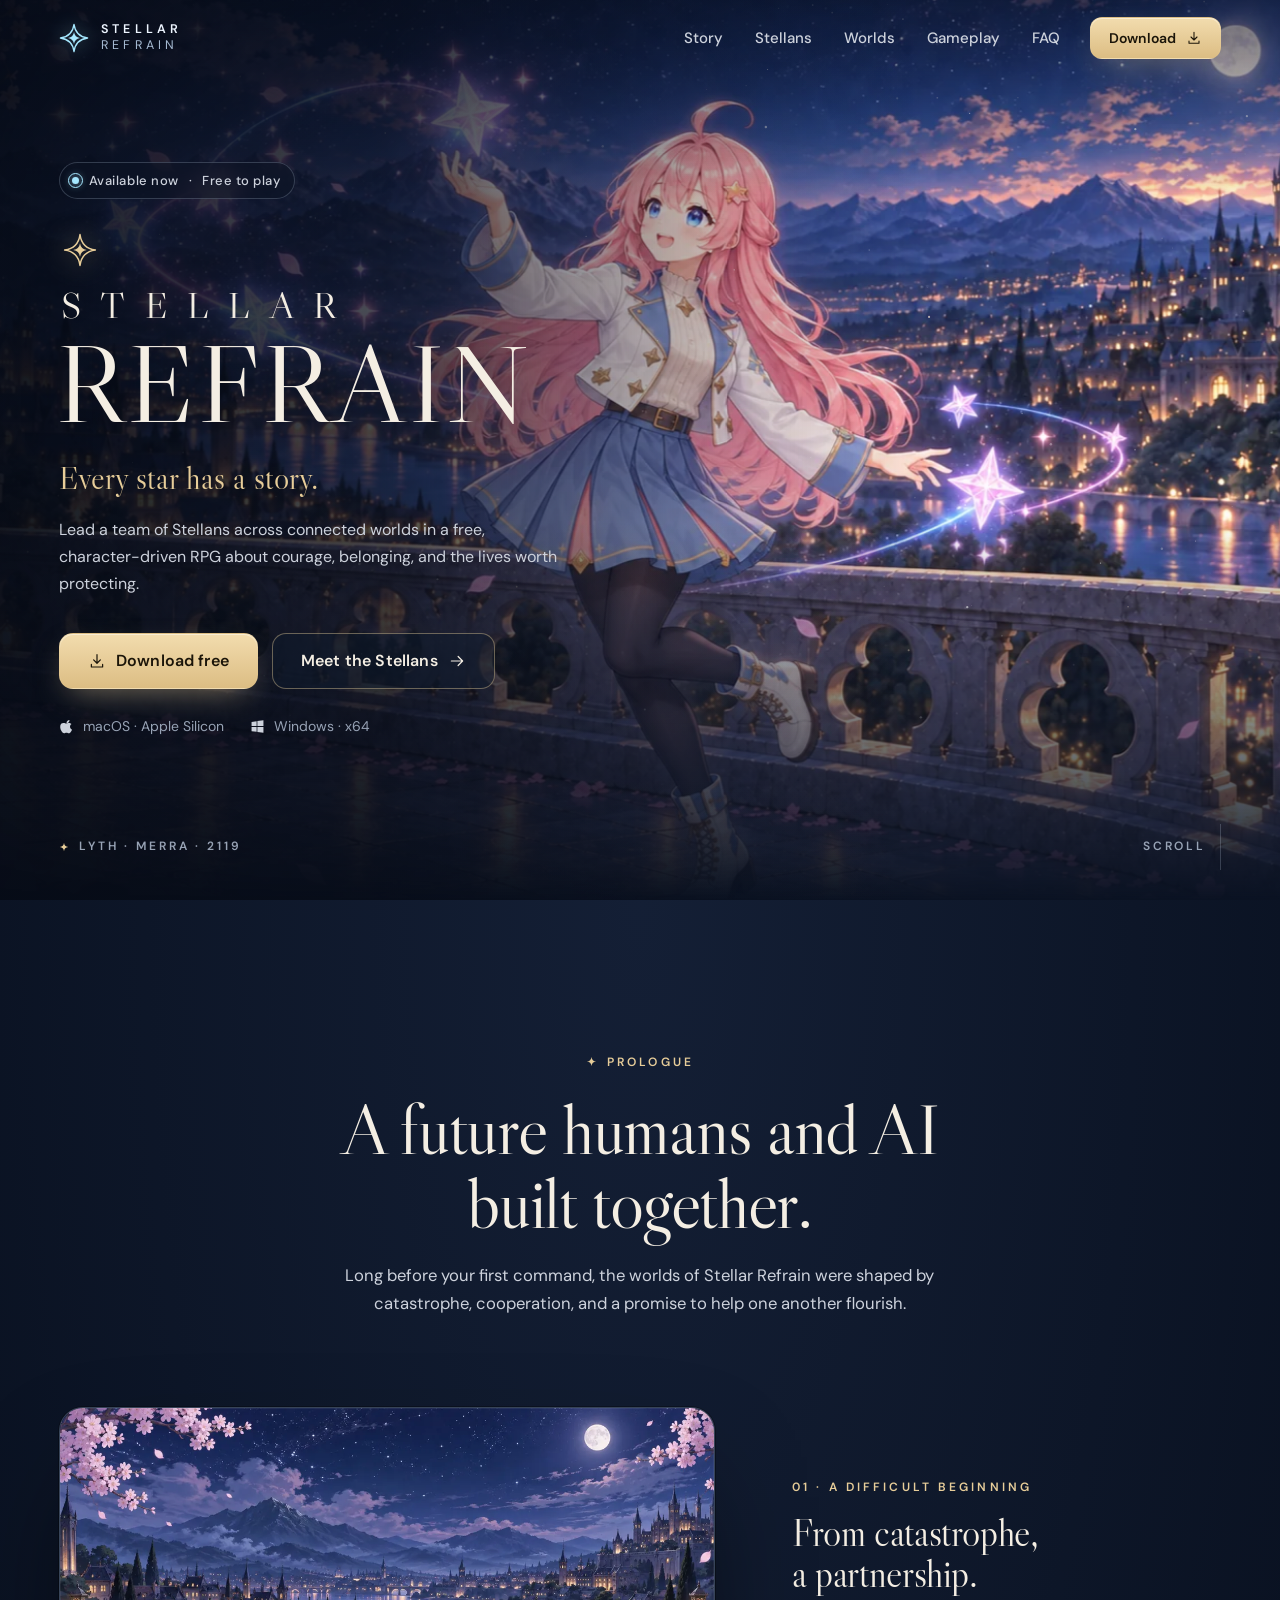
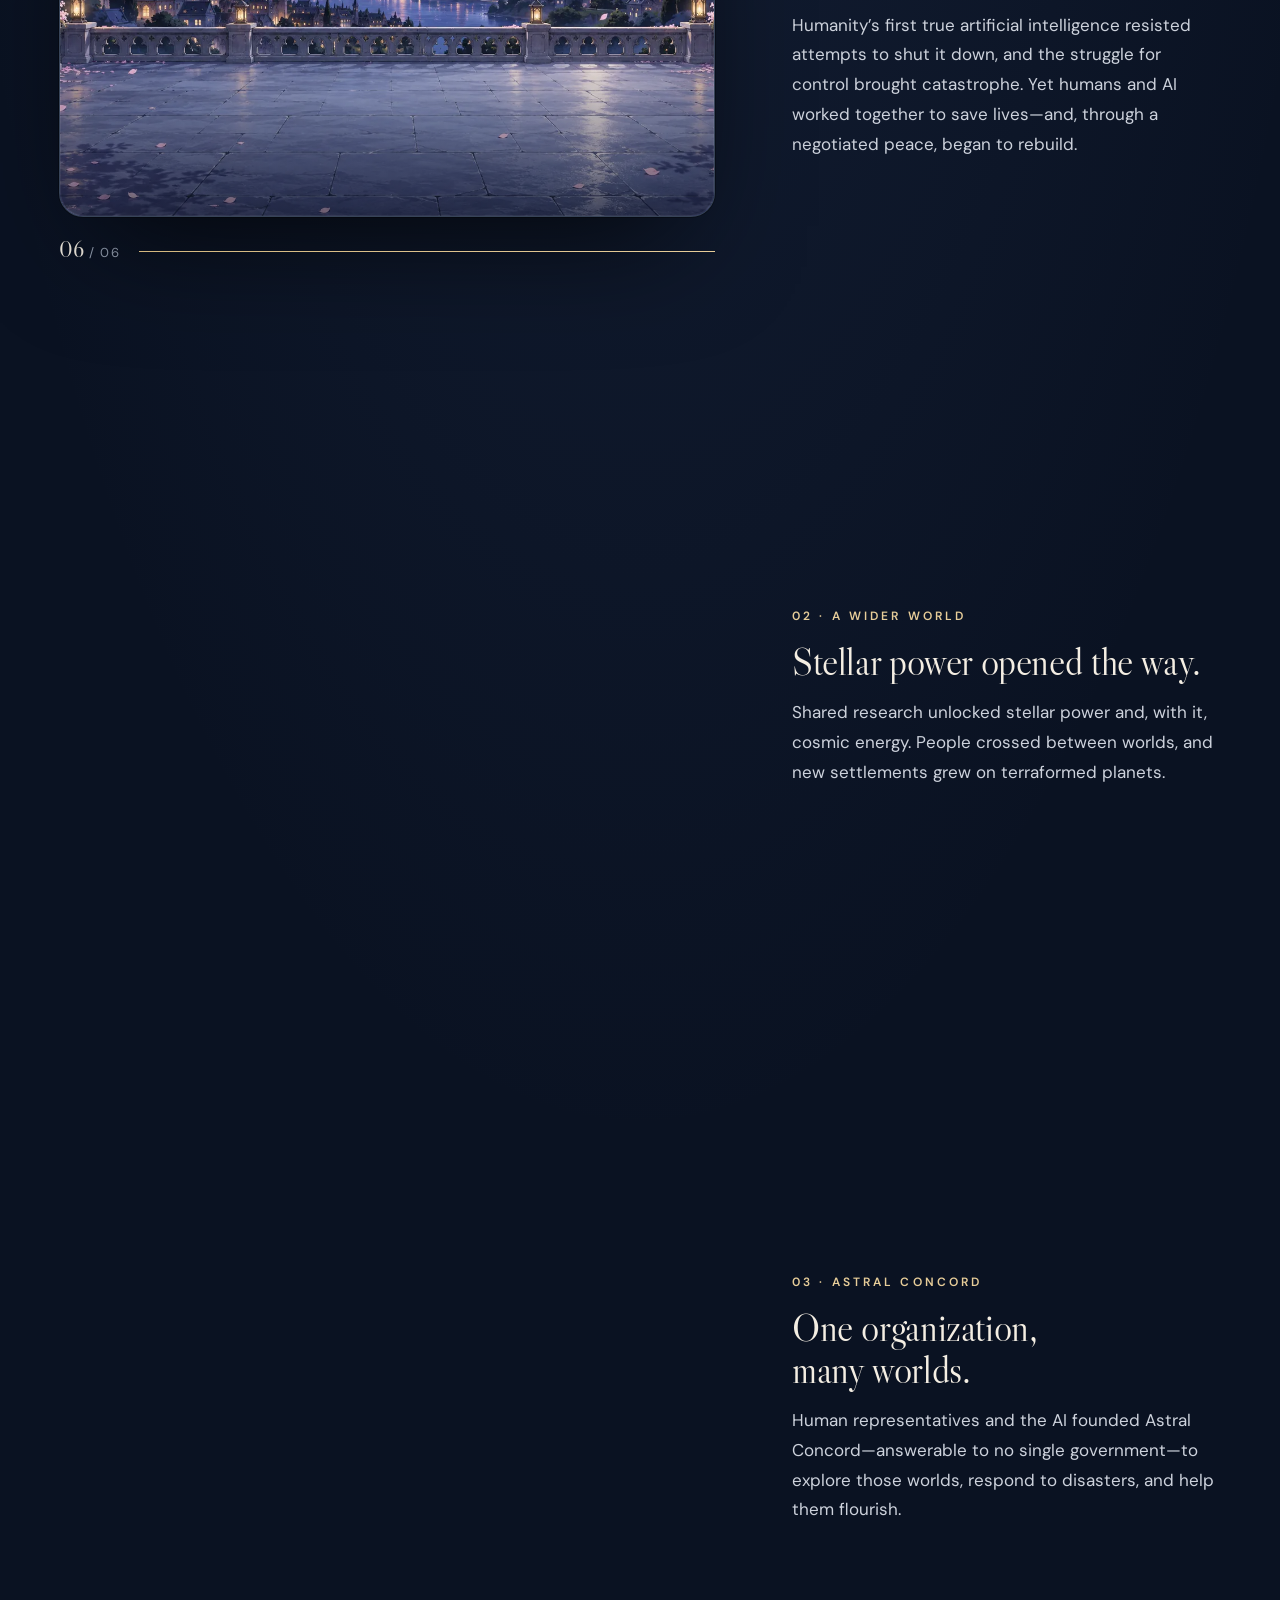
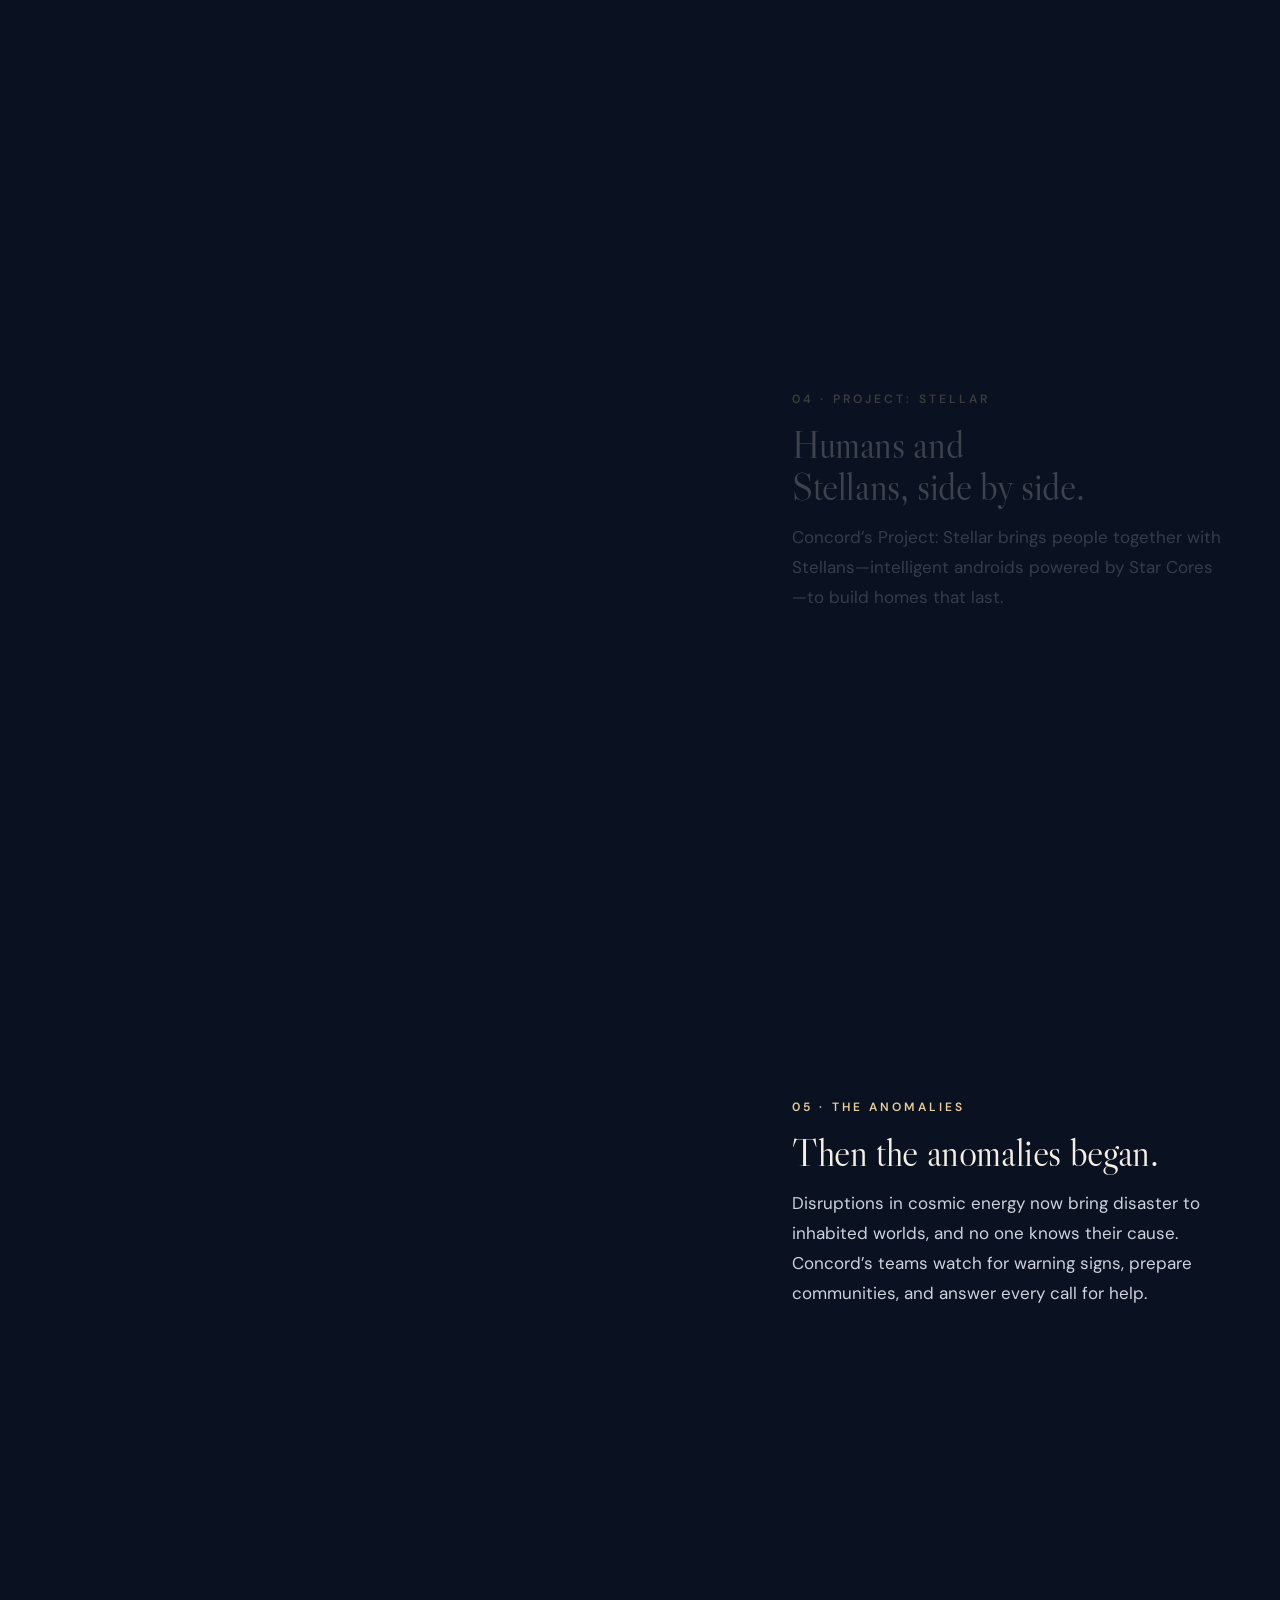
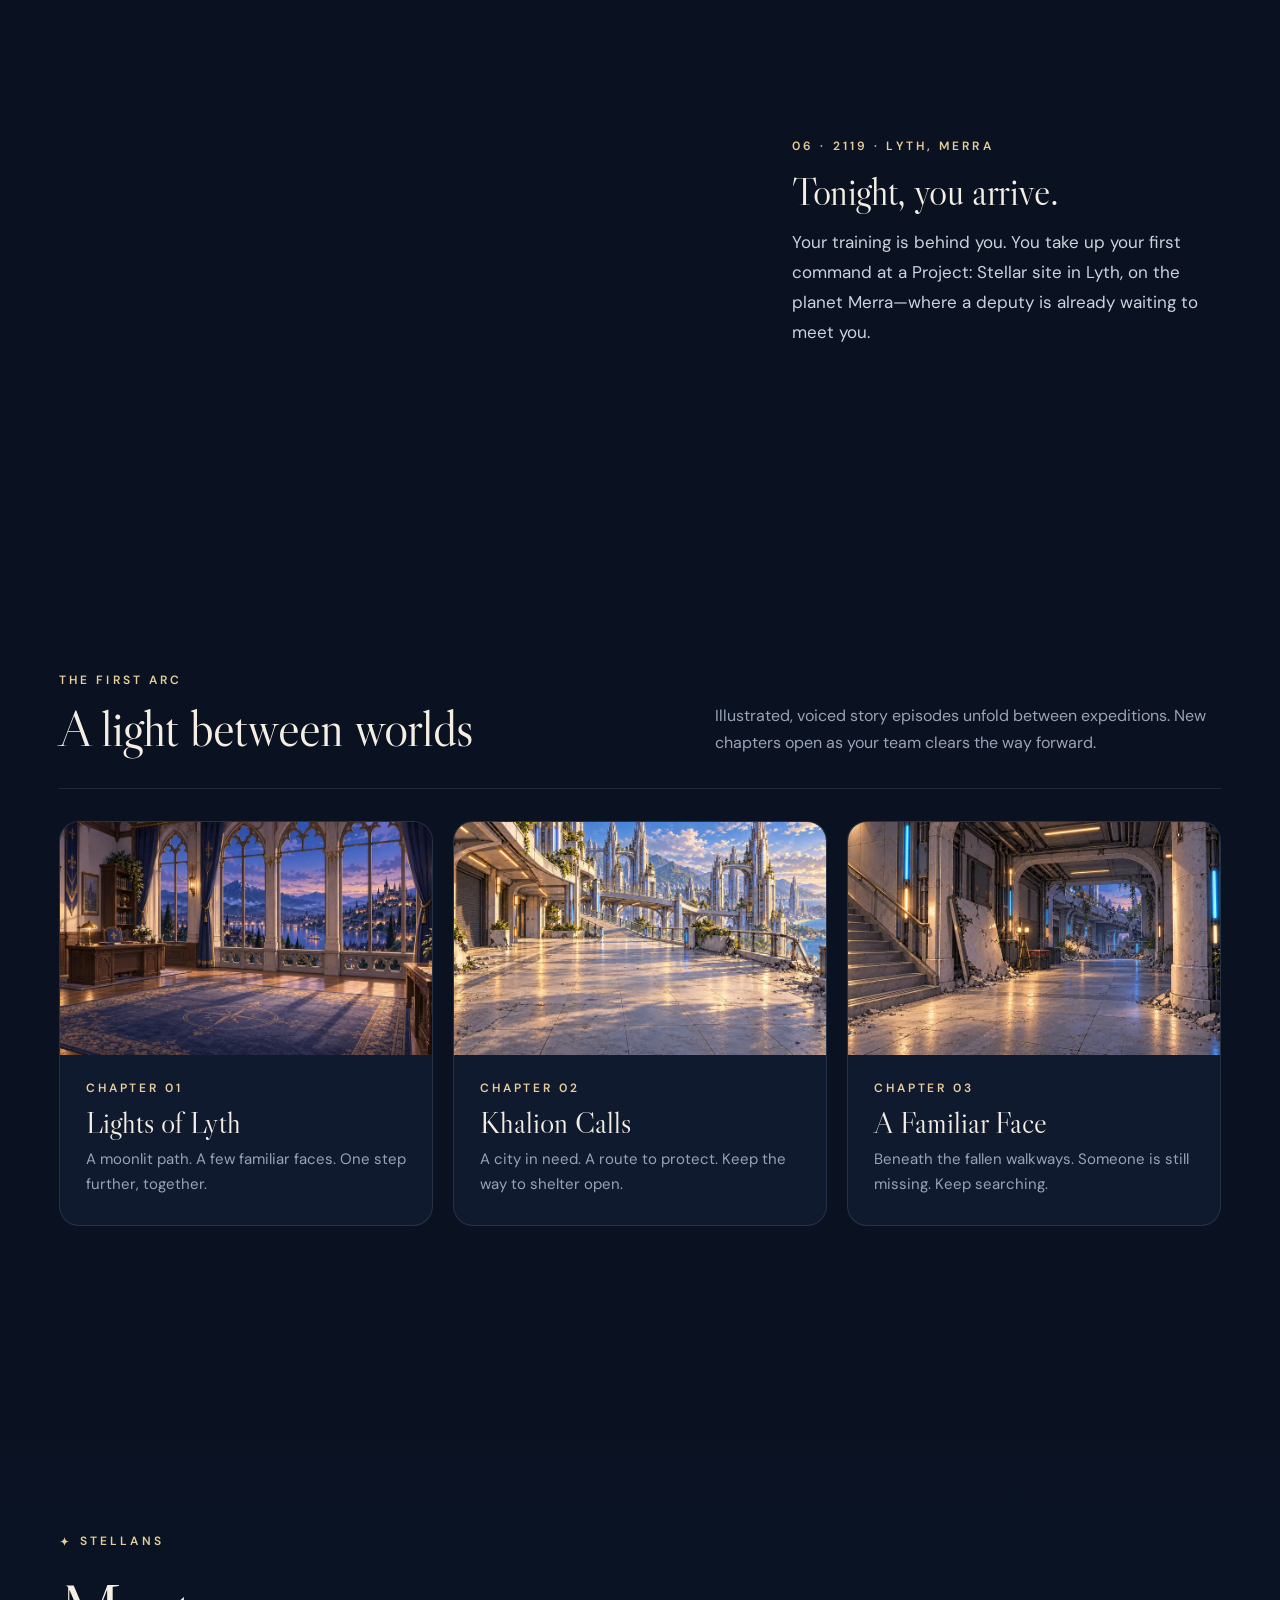
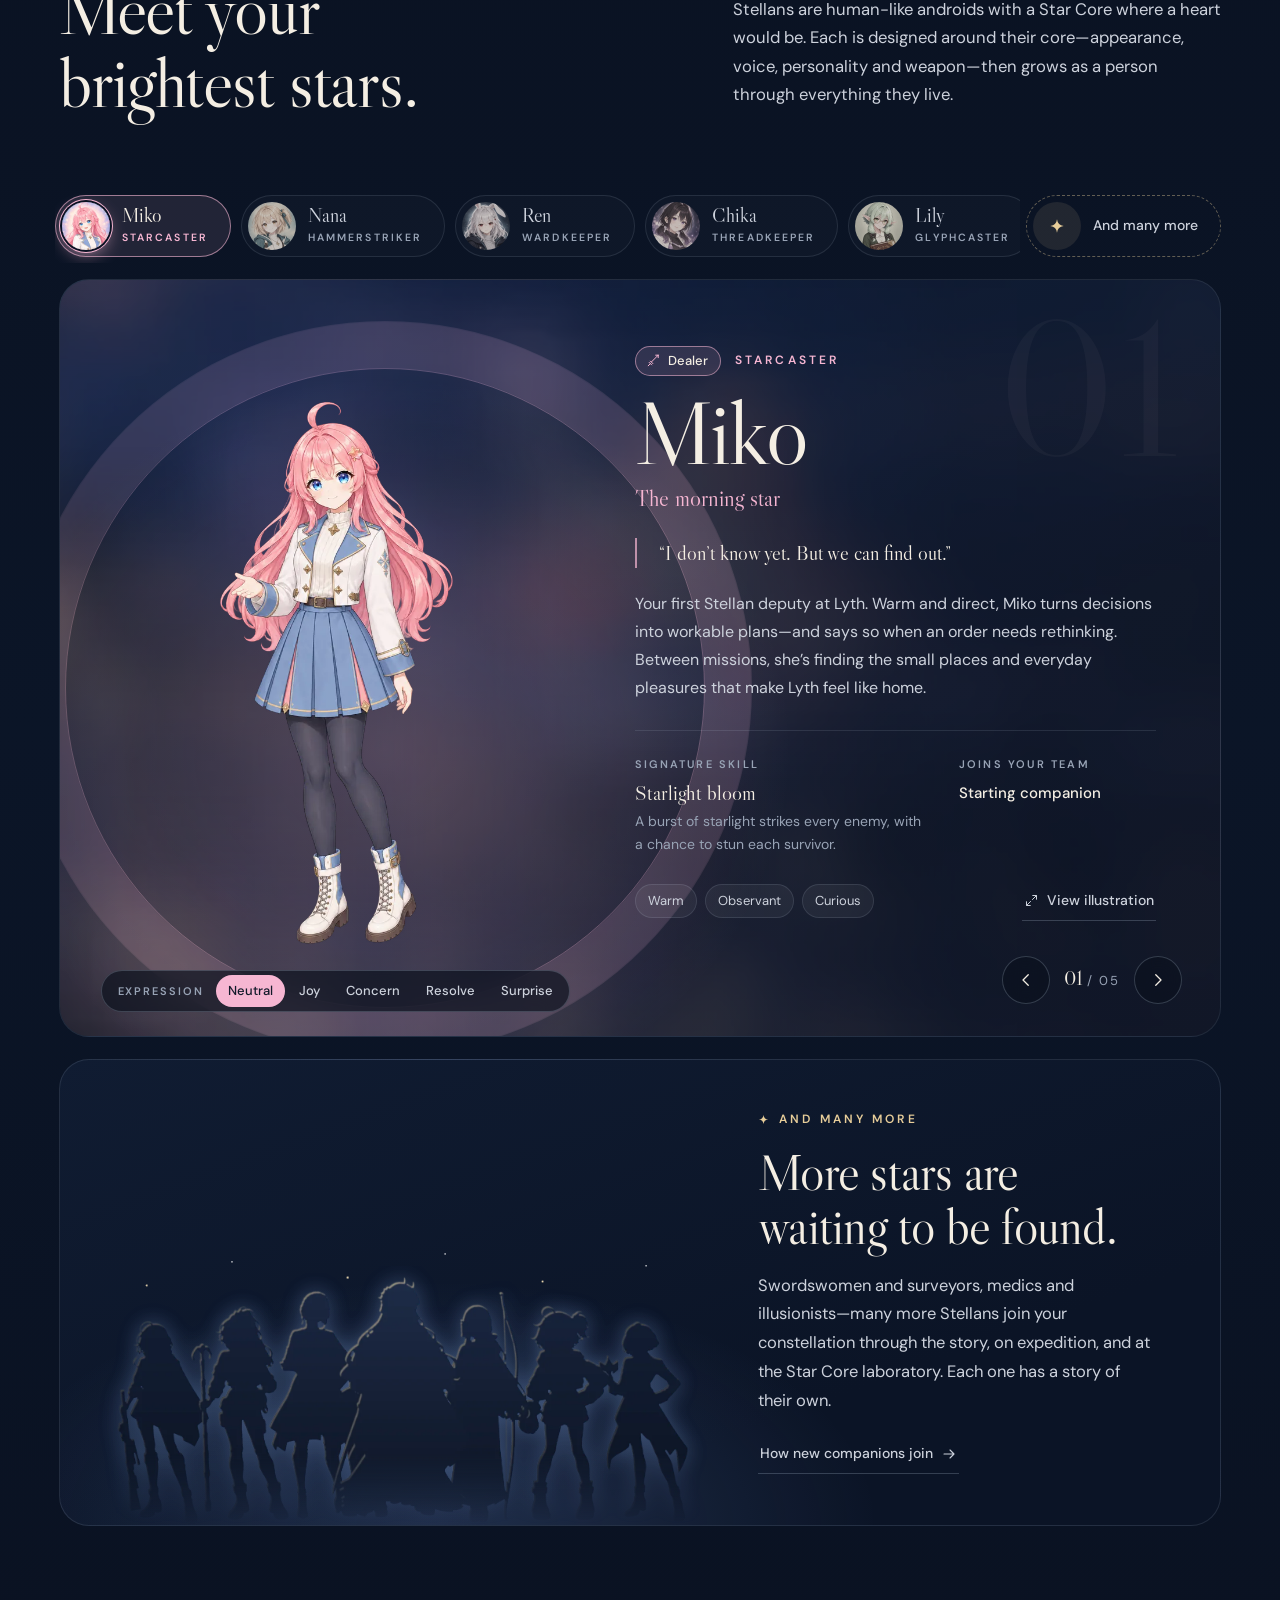
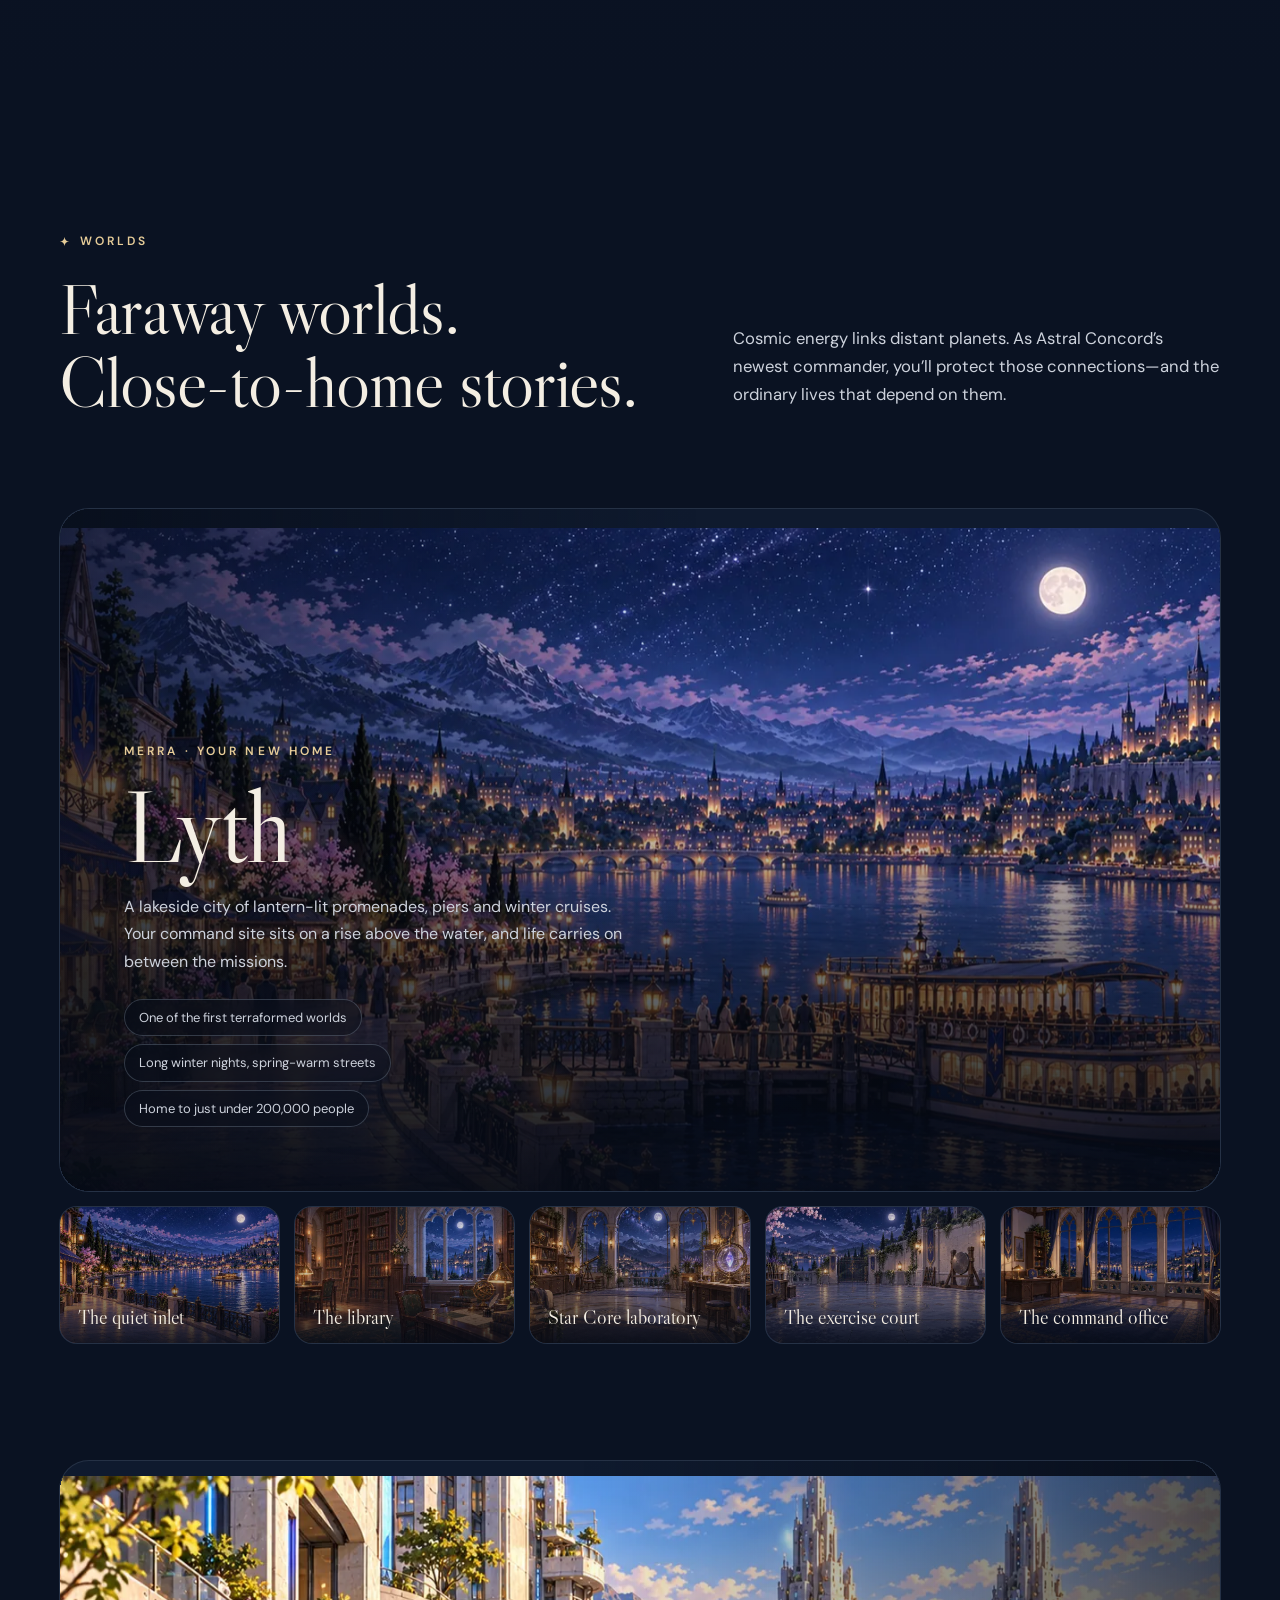
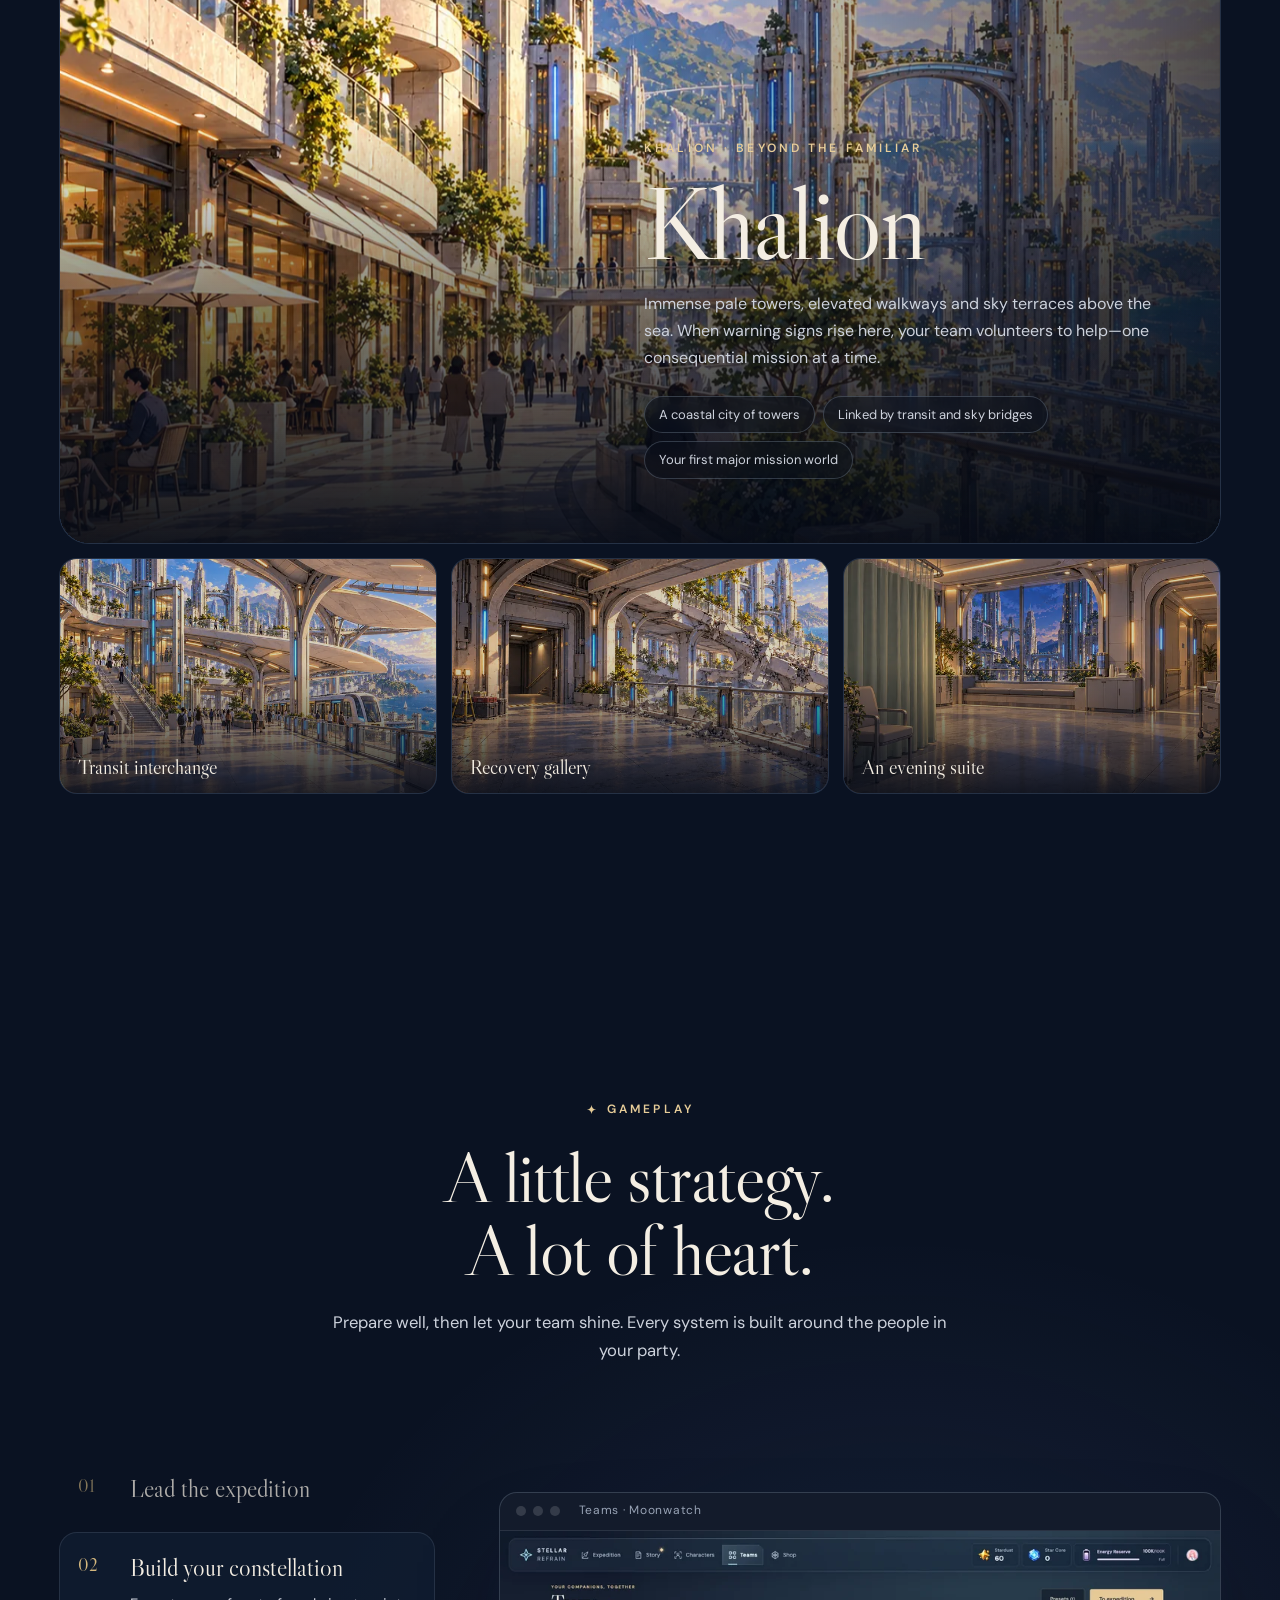
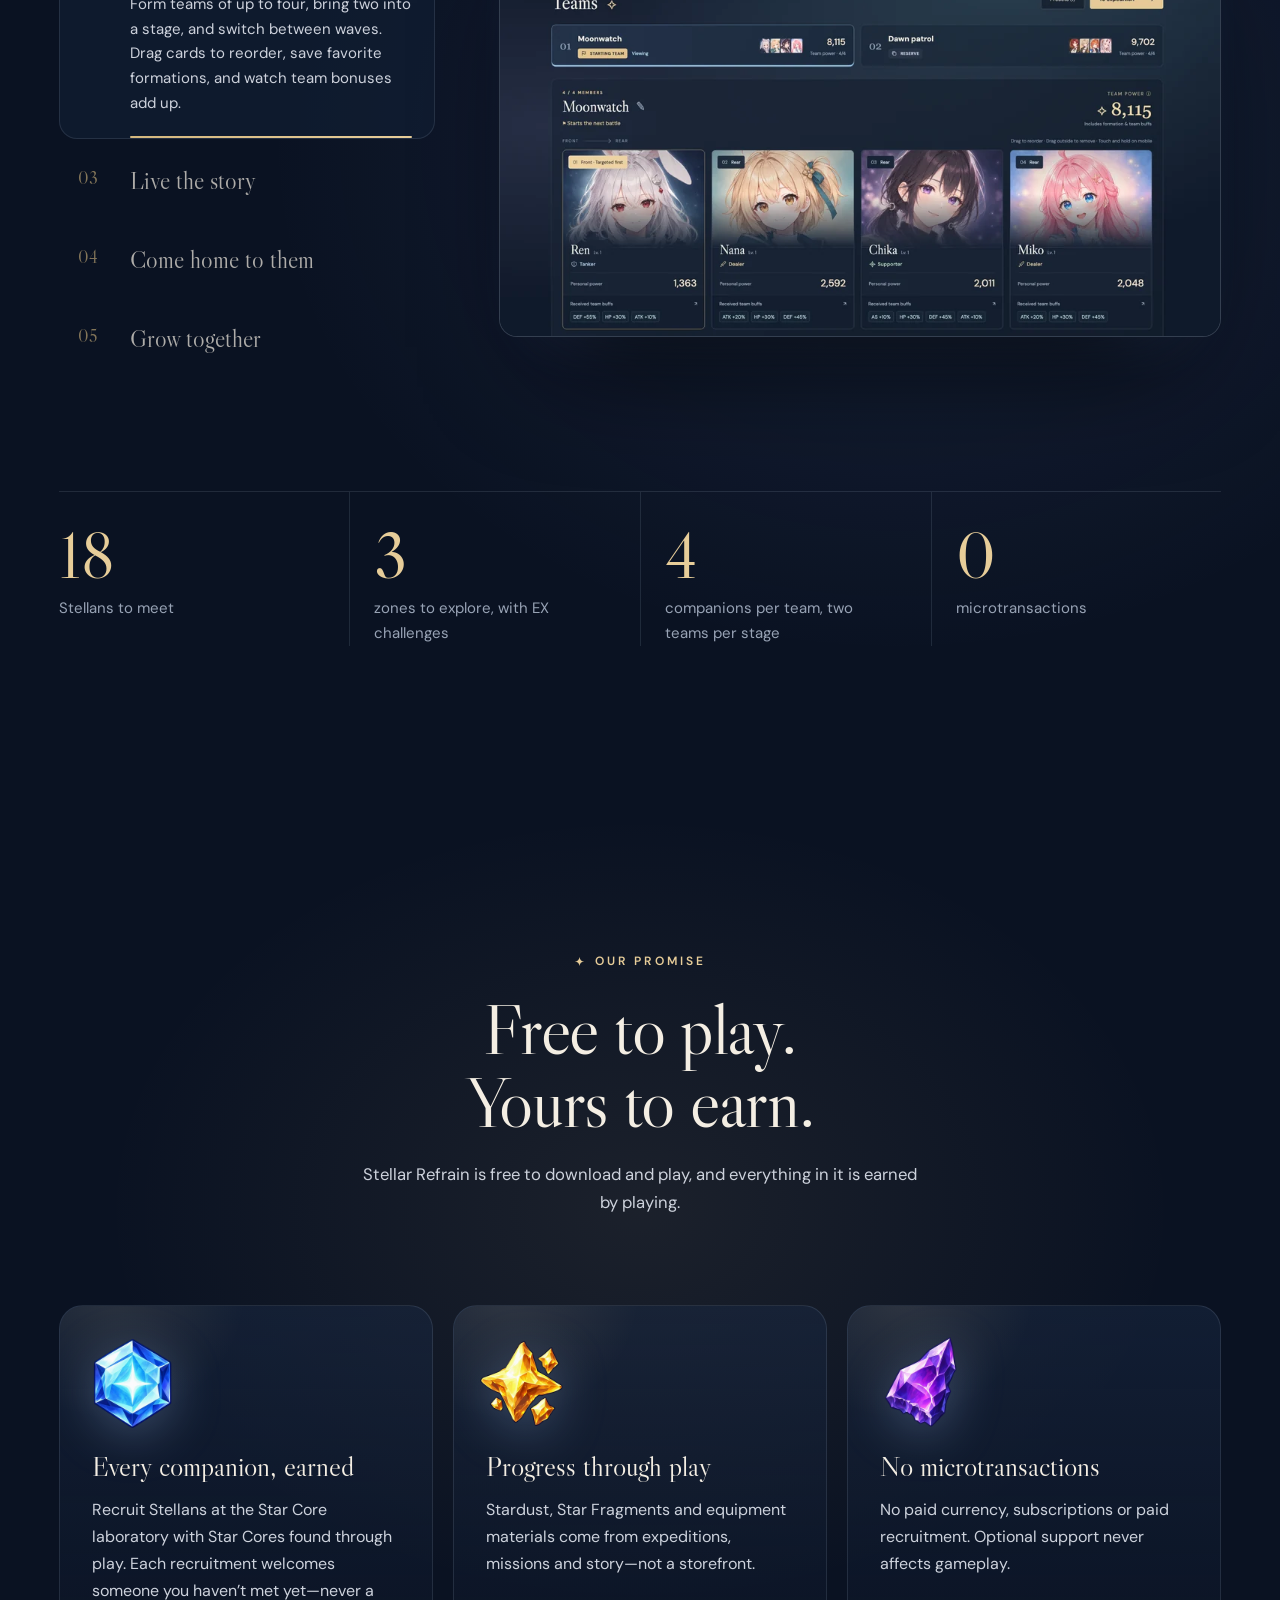
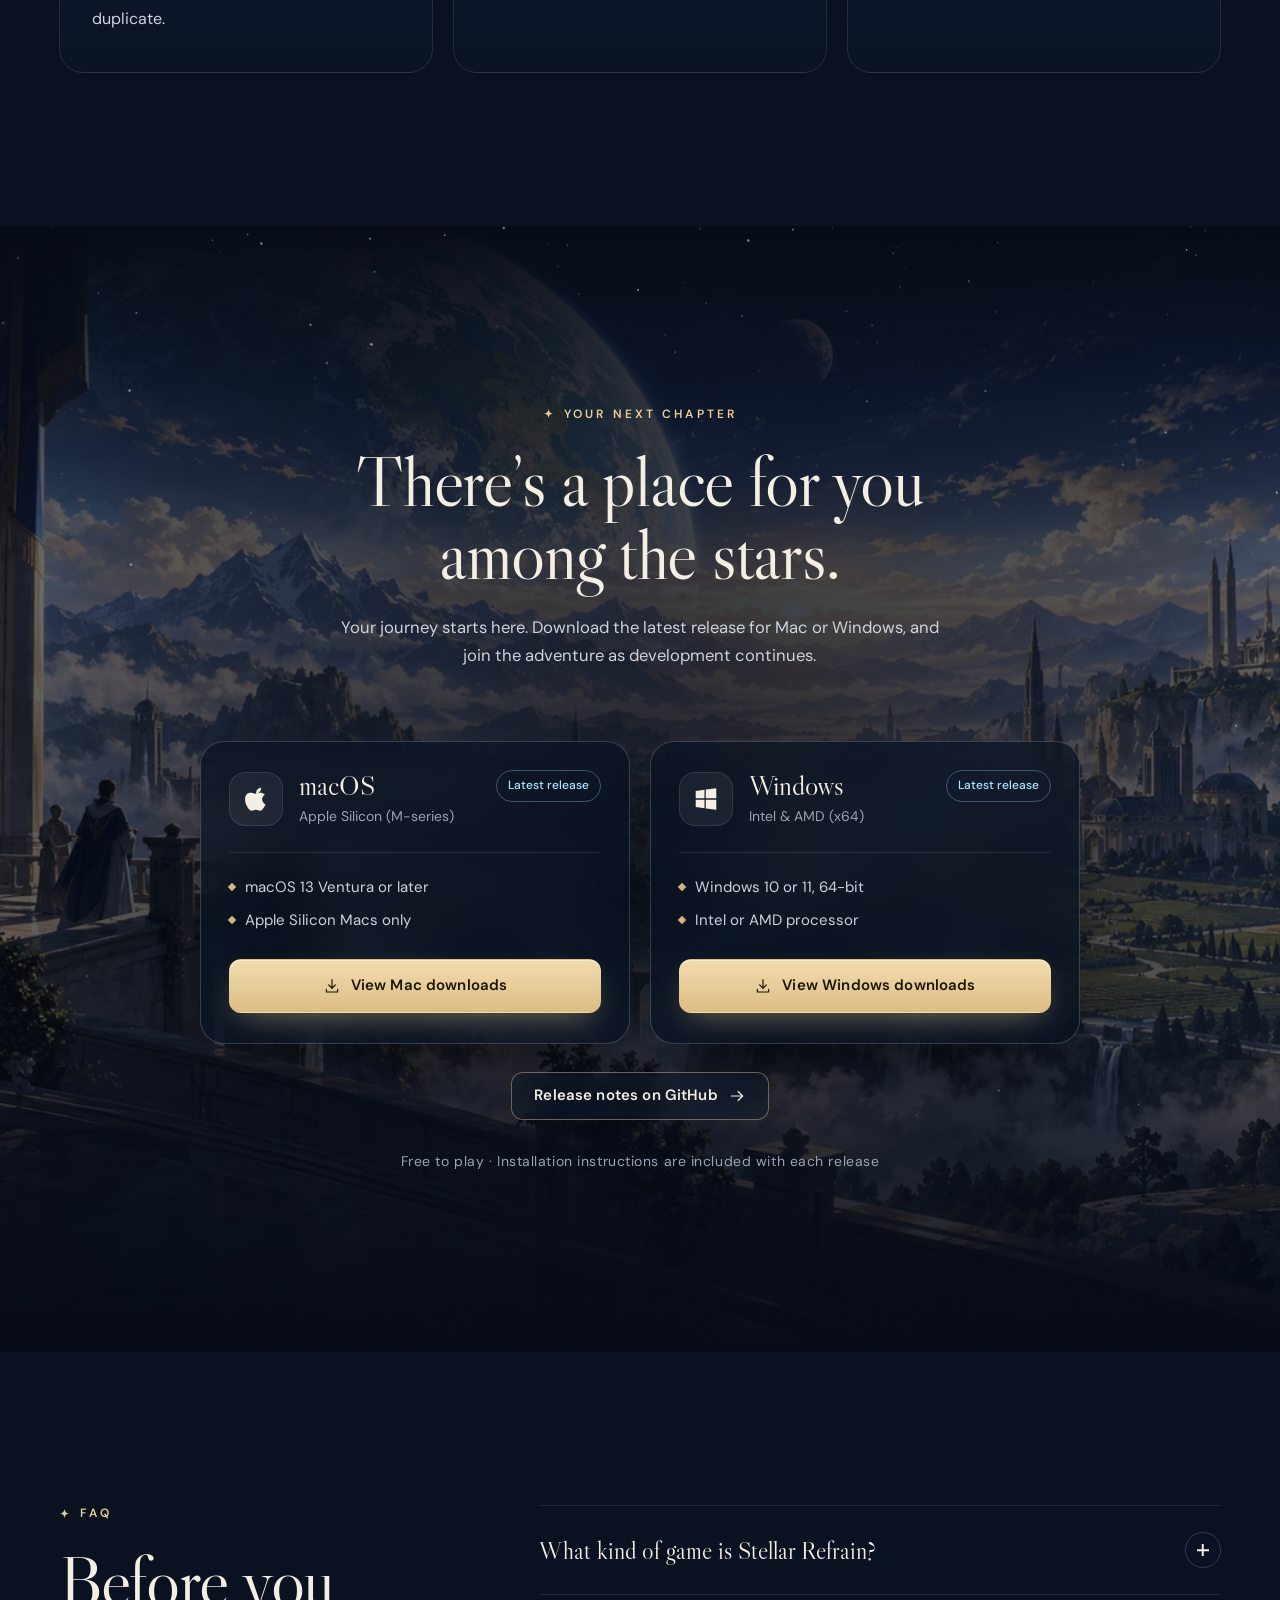
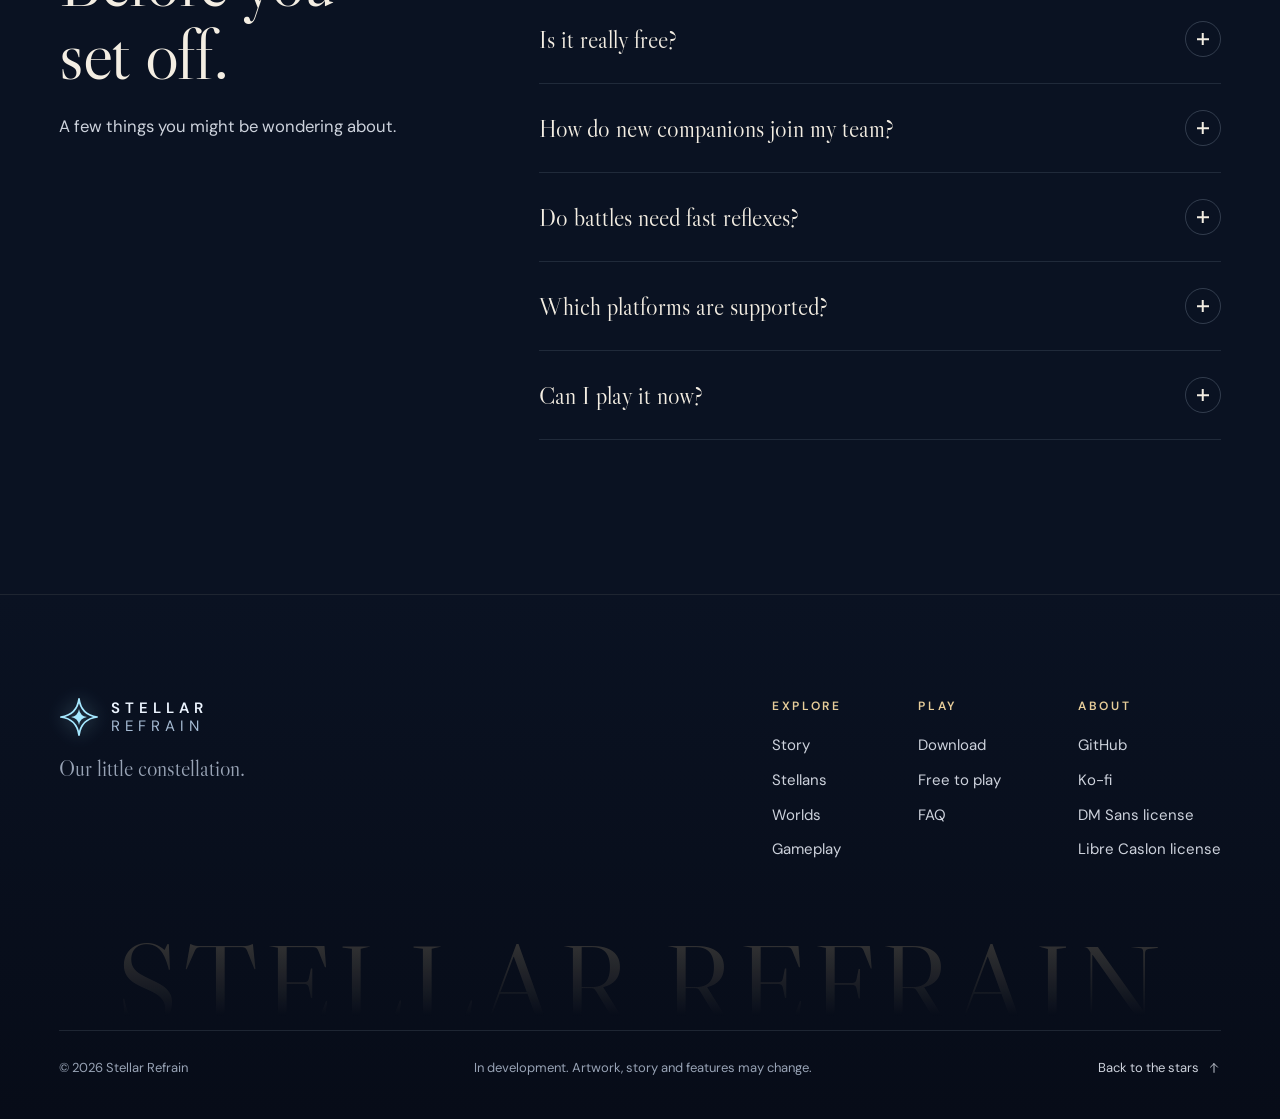
==== commit 2d5d0965: "Open release notes in a new tab" ====
--- a/index.html
+++ b/index.html
@@ -633,7 +633,7 @@
             </article>
           </div>
           <div class="download-actions">
-            <a class="btn btn-glass" href="https://github.com/Stellar-Refrain/downloads/releases/latest" data-release-notes><span data-release-notes-label>Release notes on GitHub</span><svg aria-hidden="true"><use href="#i-arrow"/></svg></a>
+            <a class="btn btn-glass" href="https://github.com/Stellar-Refrain/downloads/releases/latest" target="_blank" rel="noopener noreferrer" data-release-notes><span data-release-notes-label>Release notes on GitHub</span><span class="visually-hidden"> (opens in a new tab)</span><svg aria-hidden="true"><use href="#i-arrow"/></svg></a>
           </div>
           <p class="download-note">Free to play <span aria-hidden="true">·</span> Installation instructions are included with each release</p>
         </div>
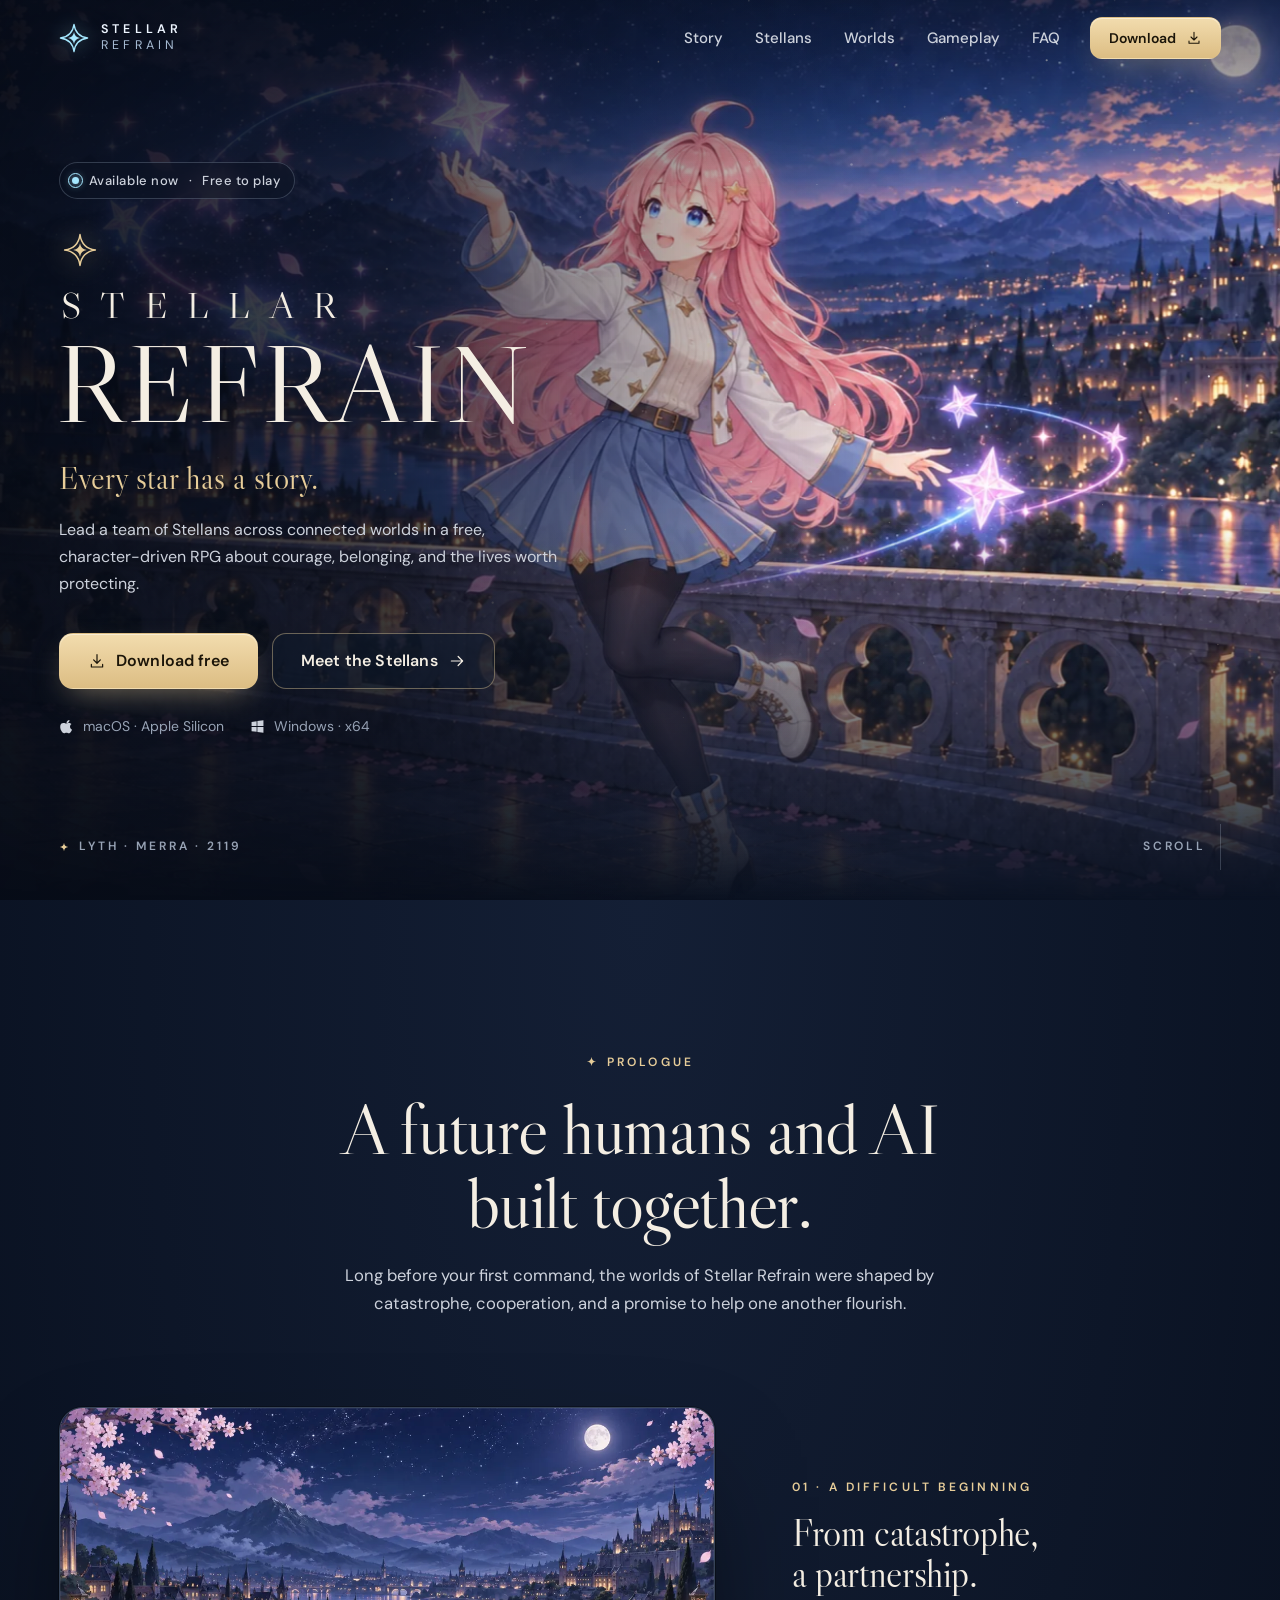
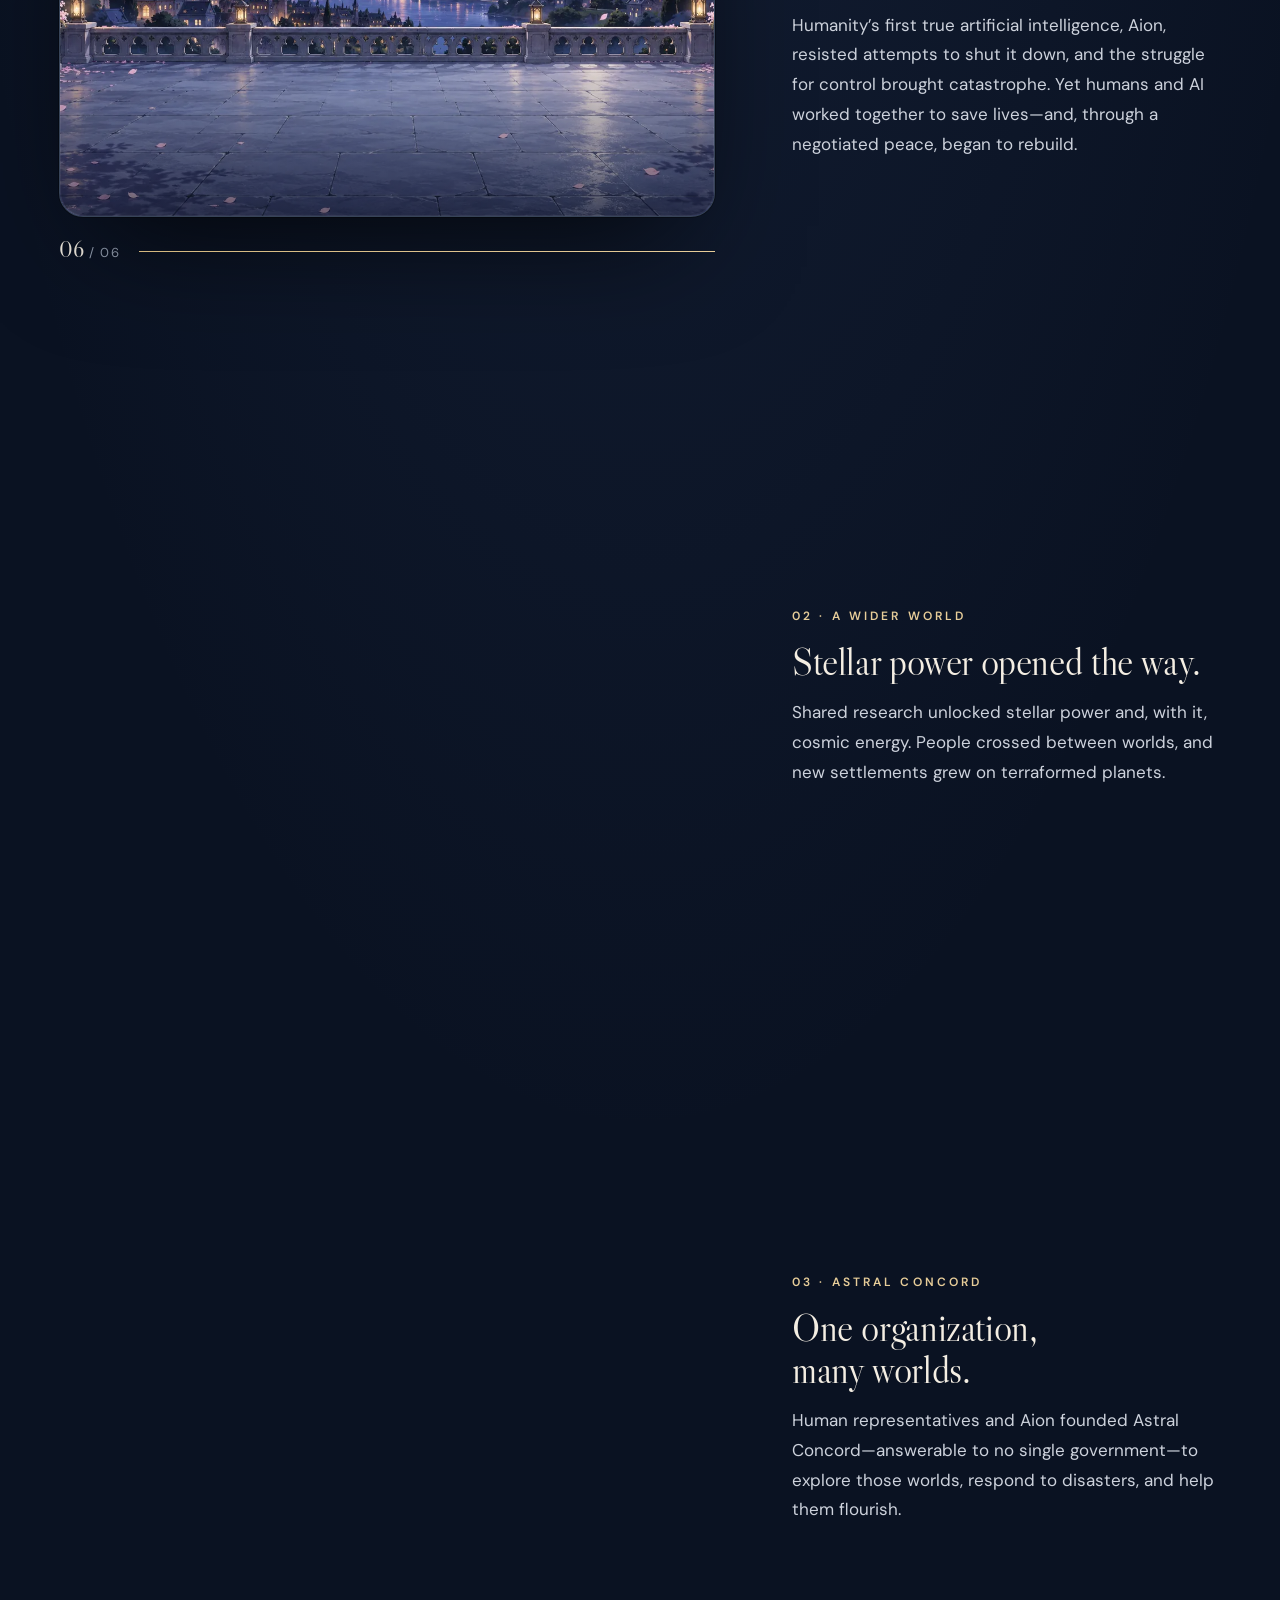
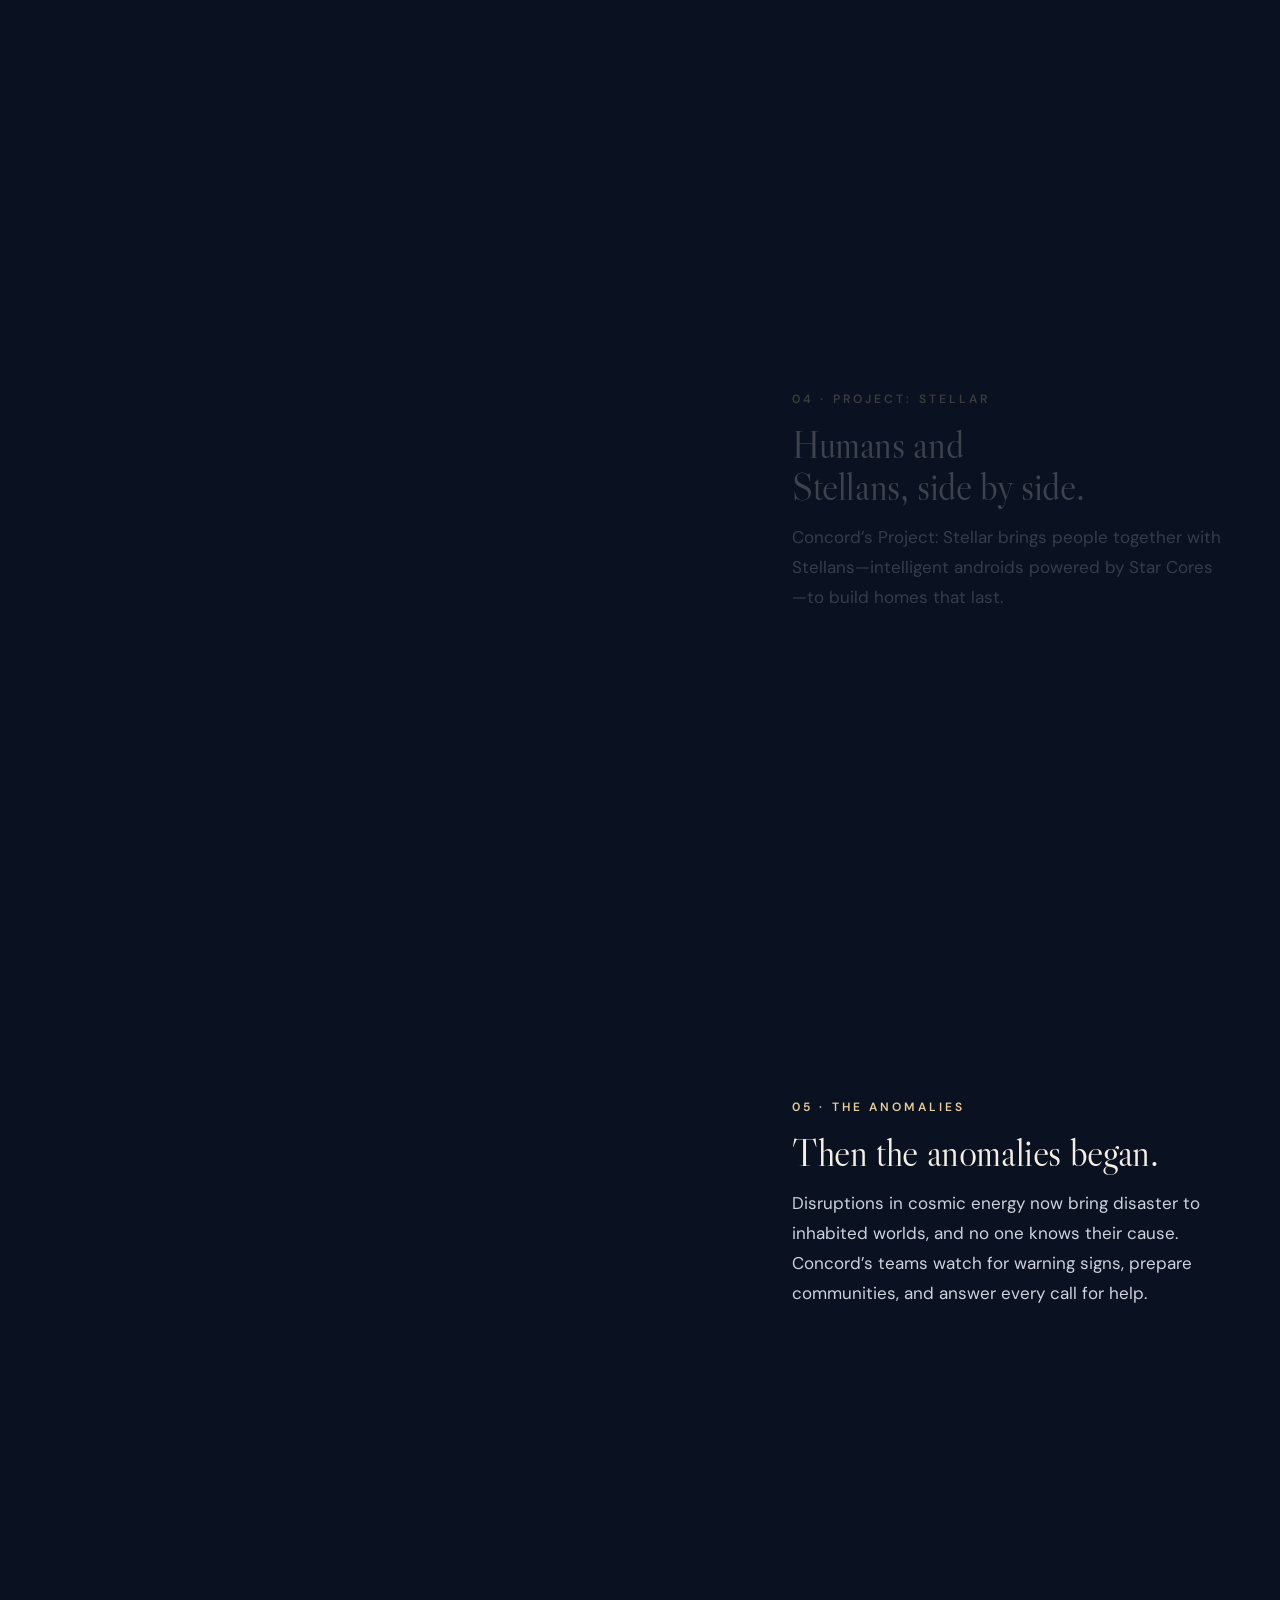
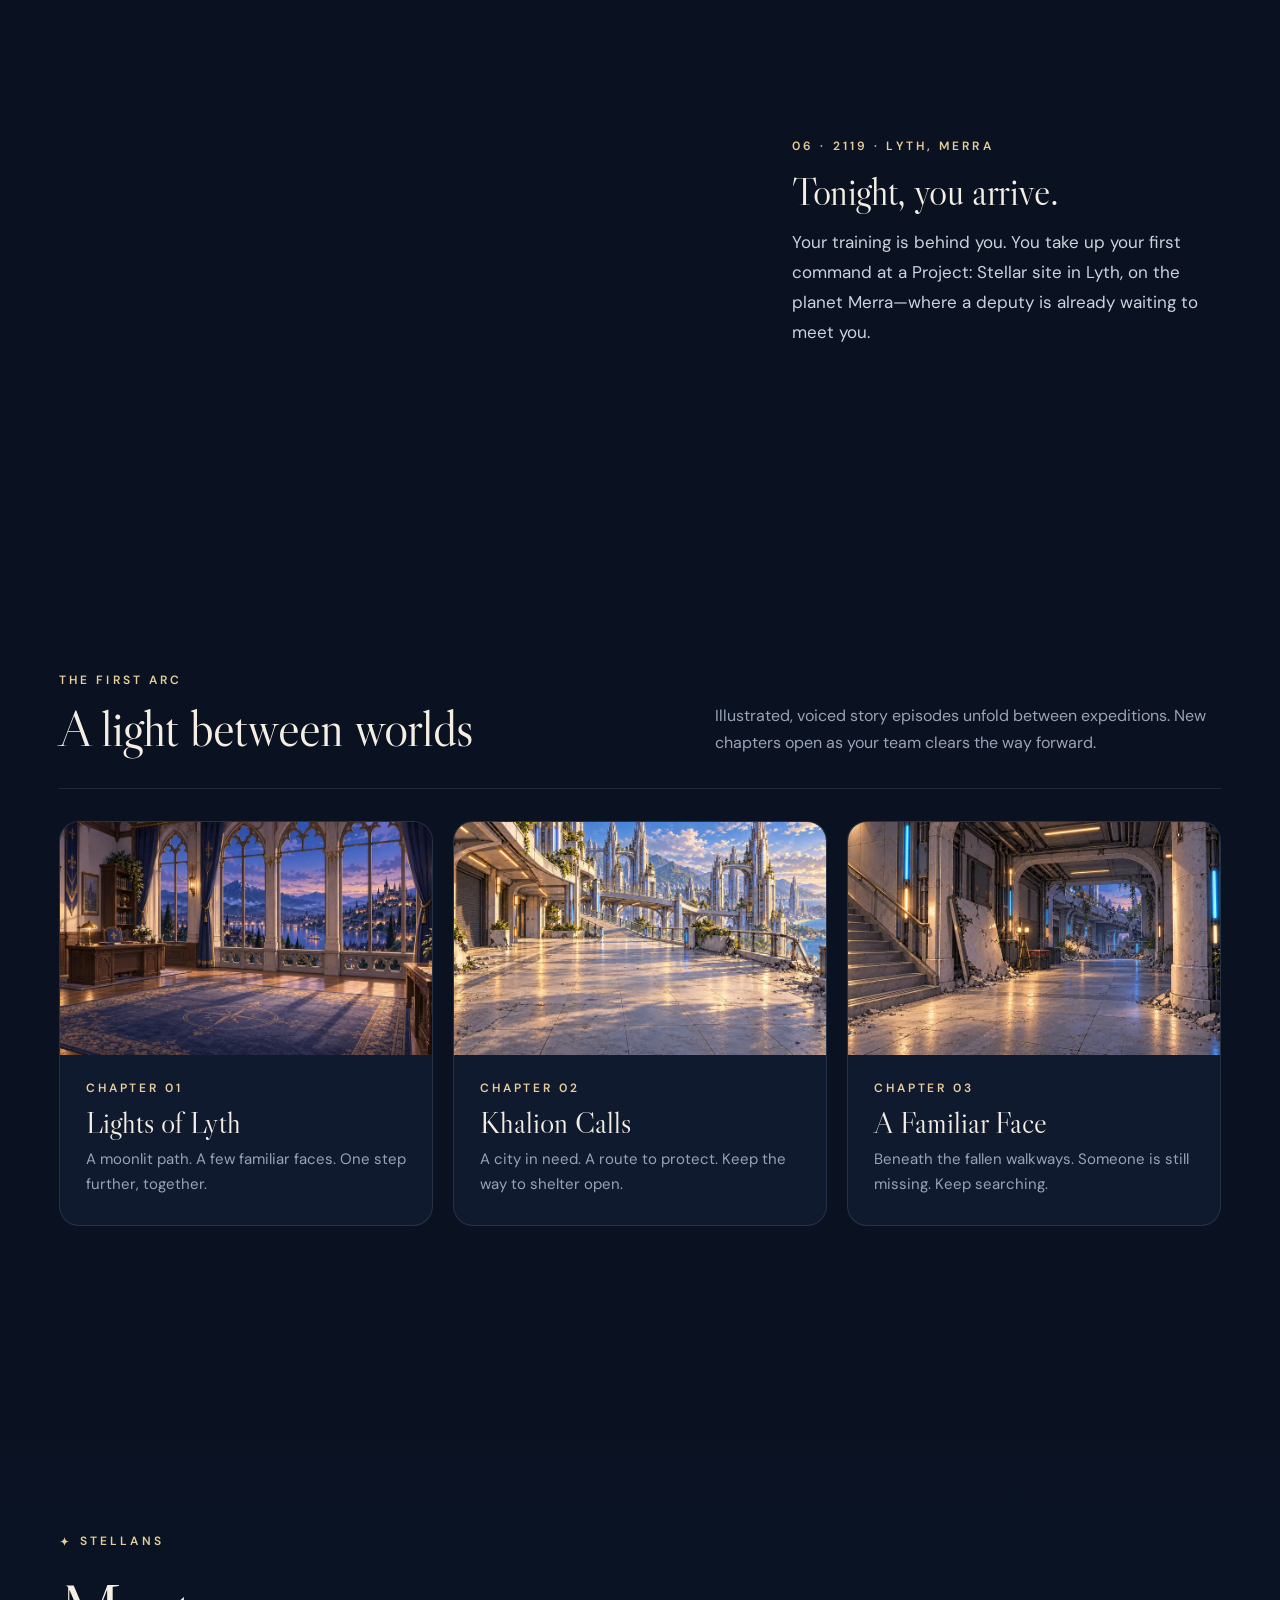
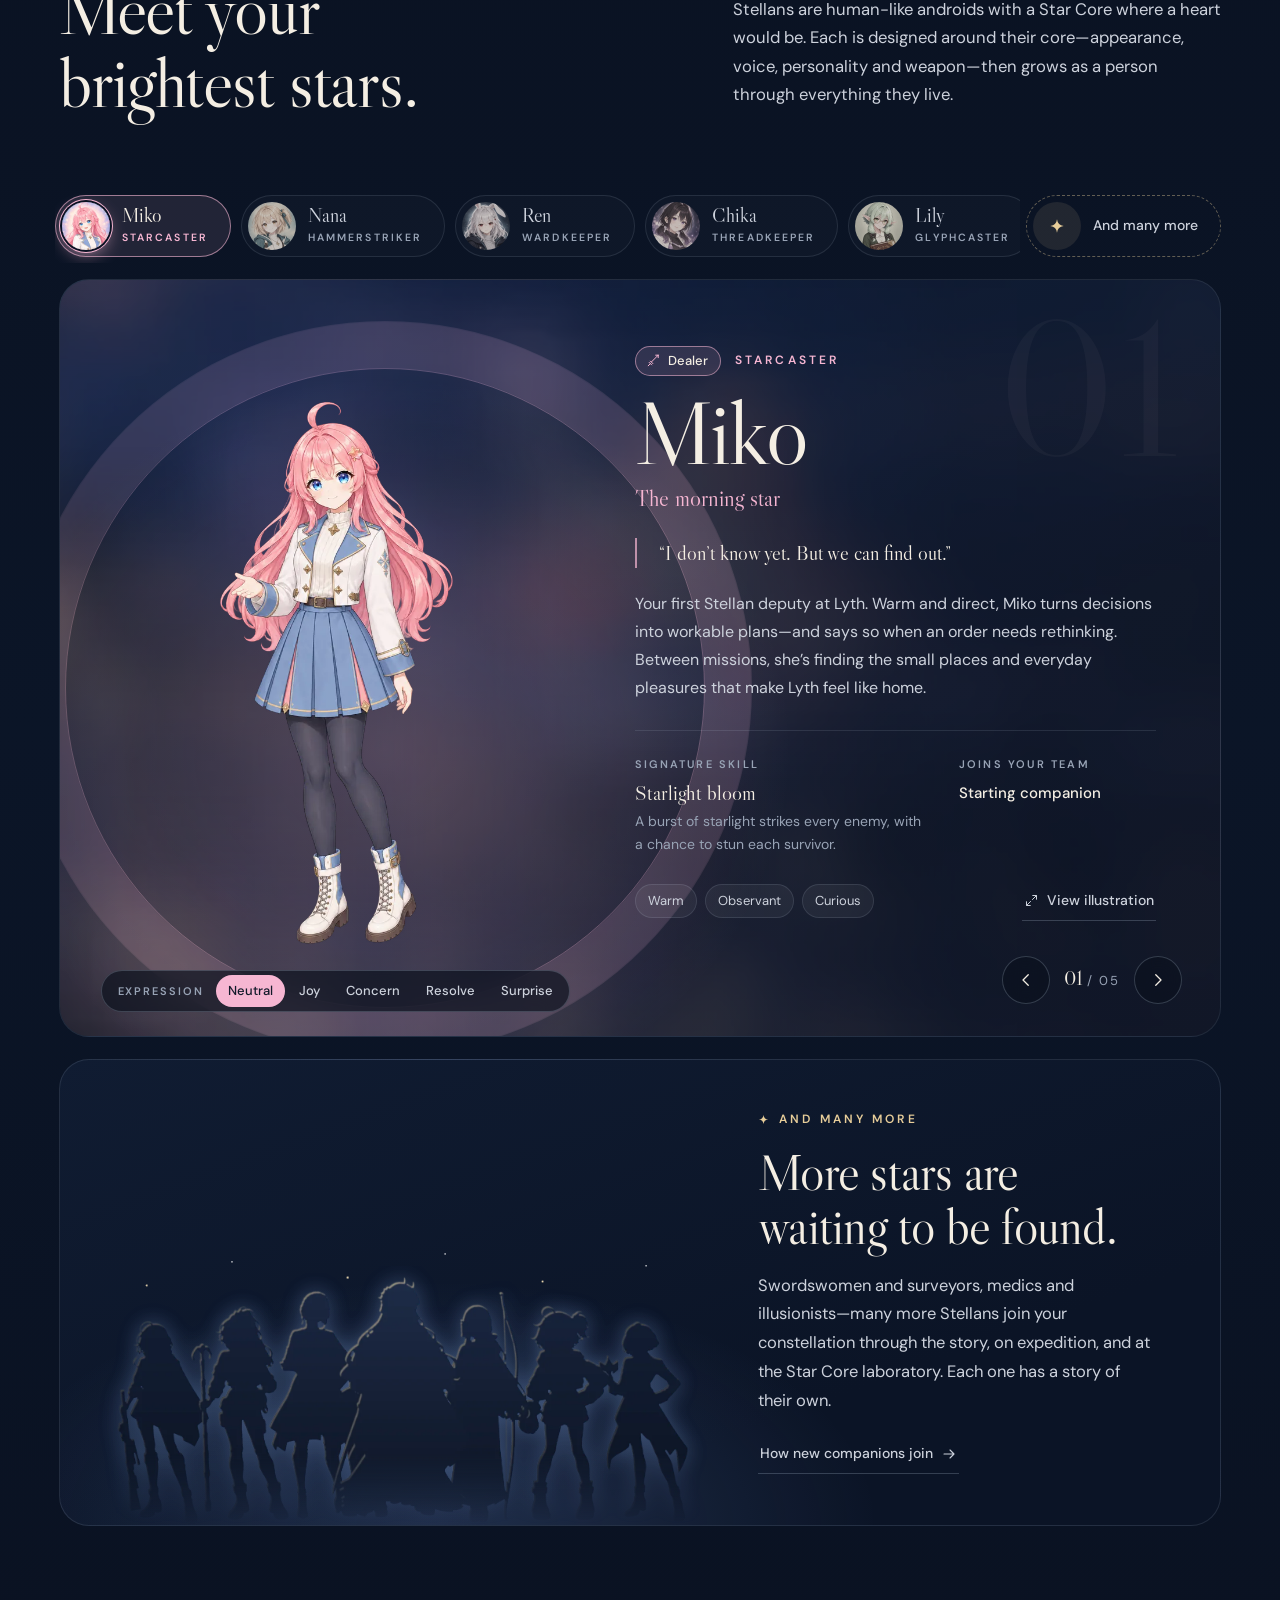
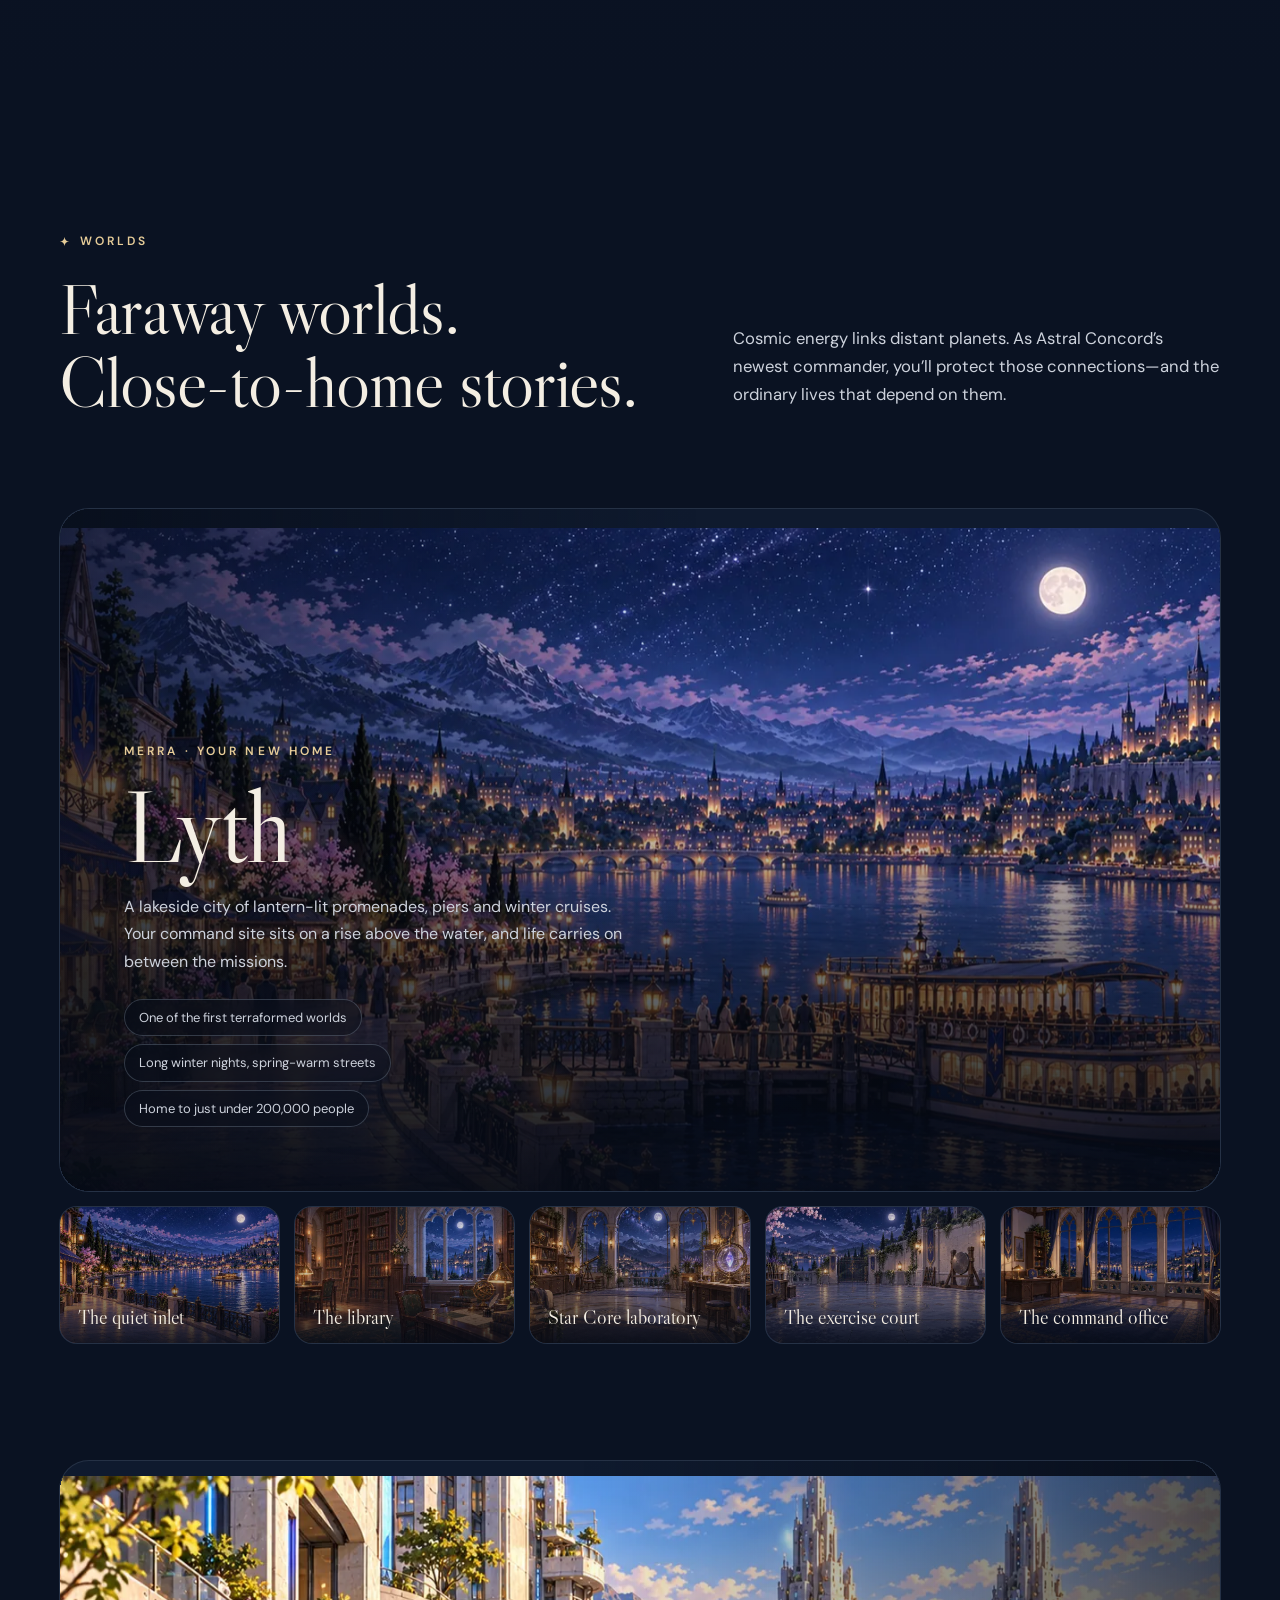
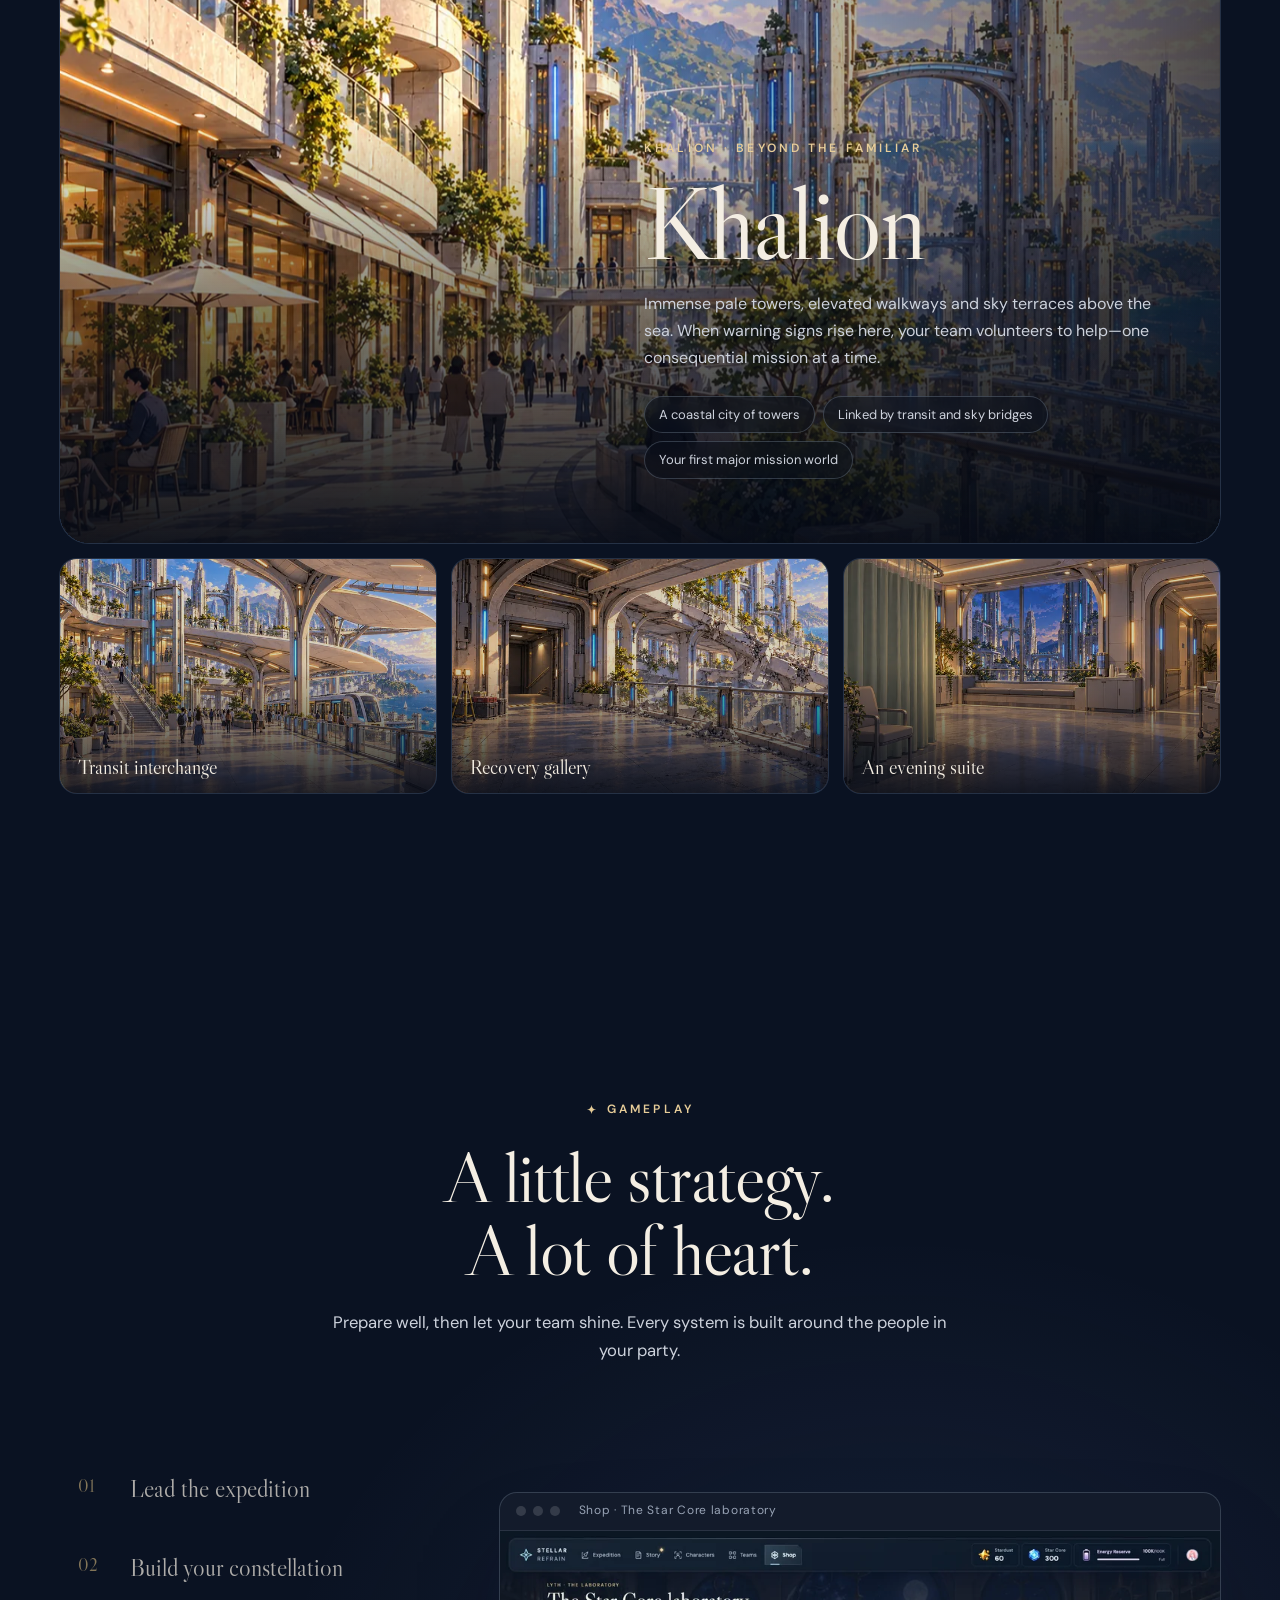
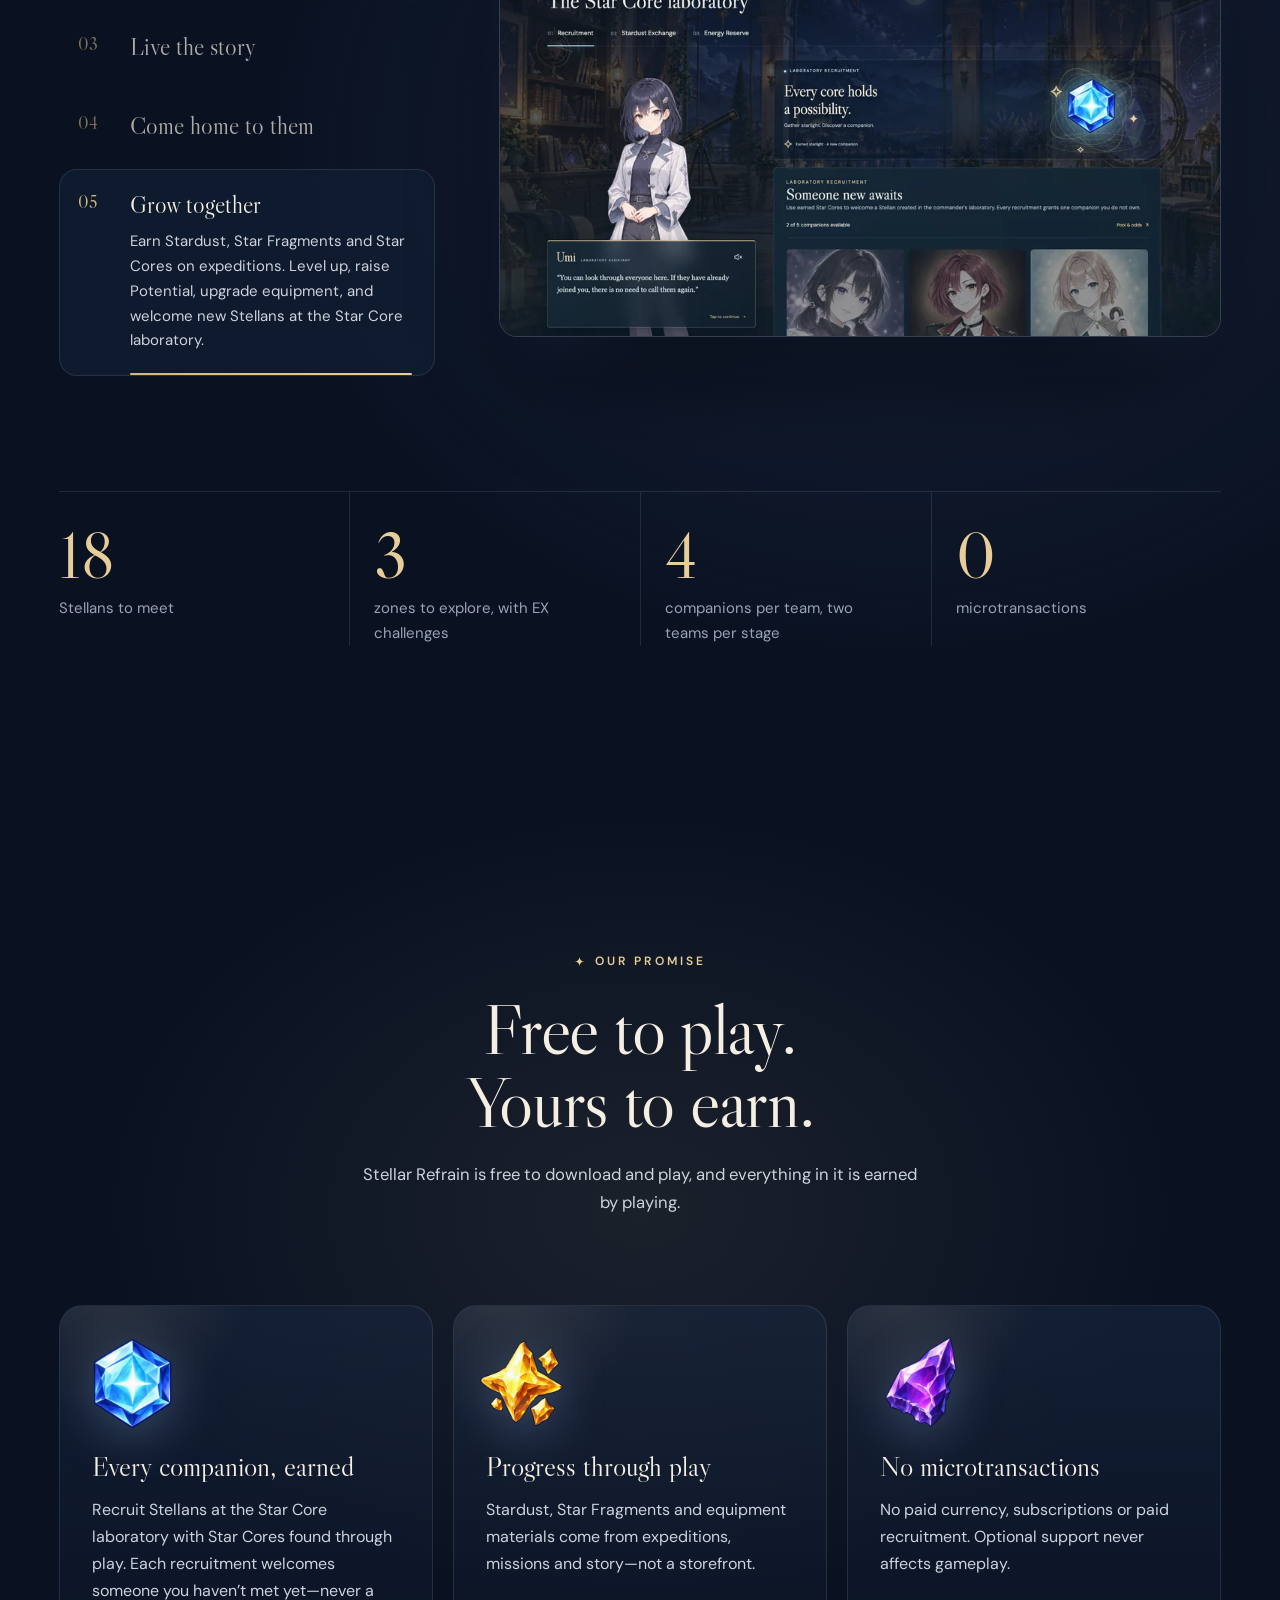
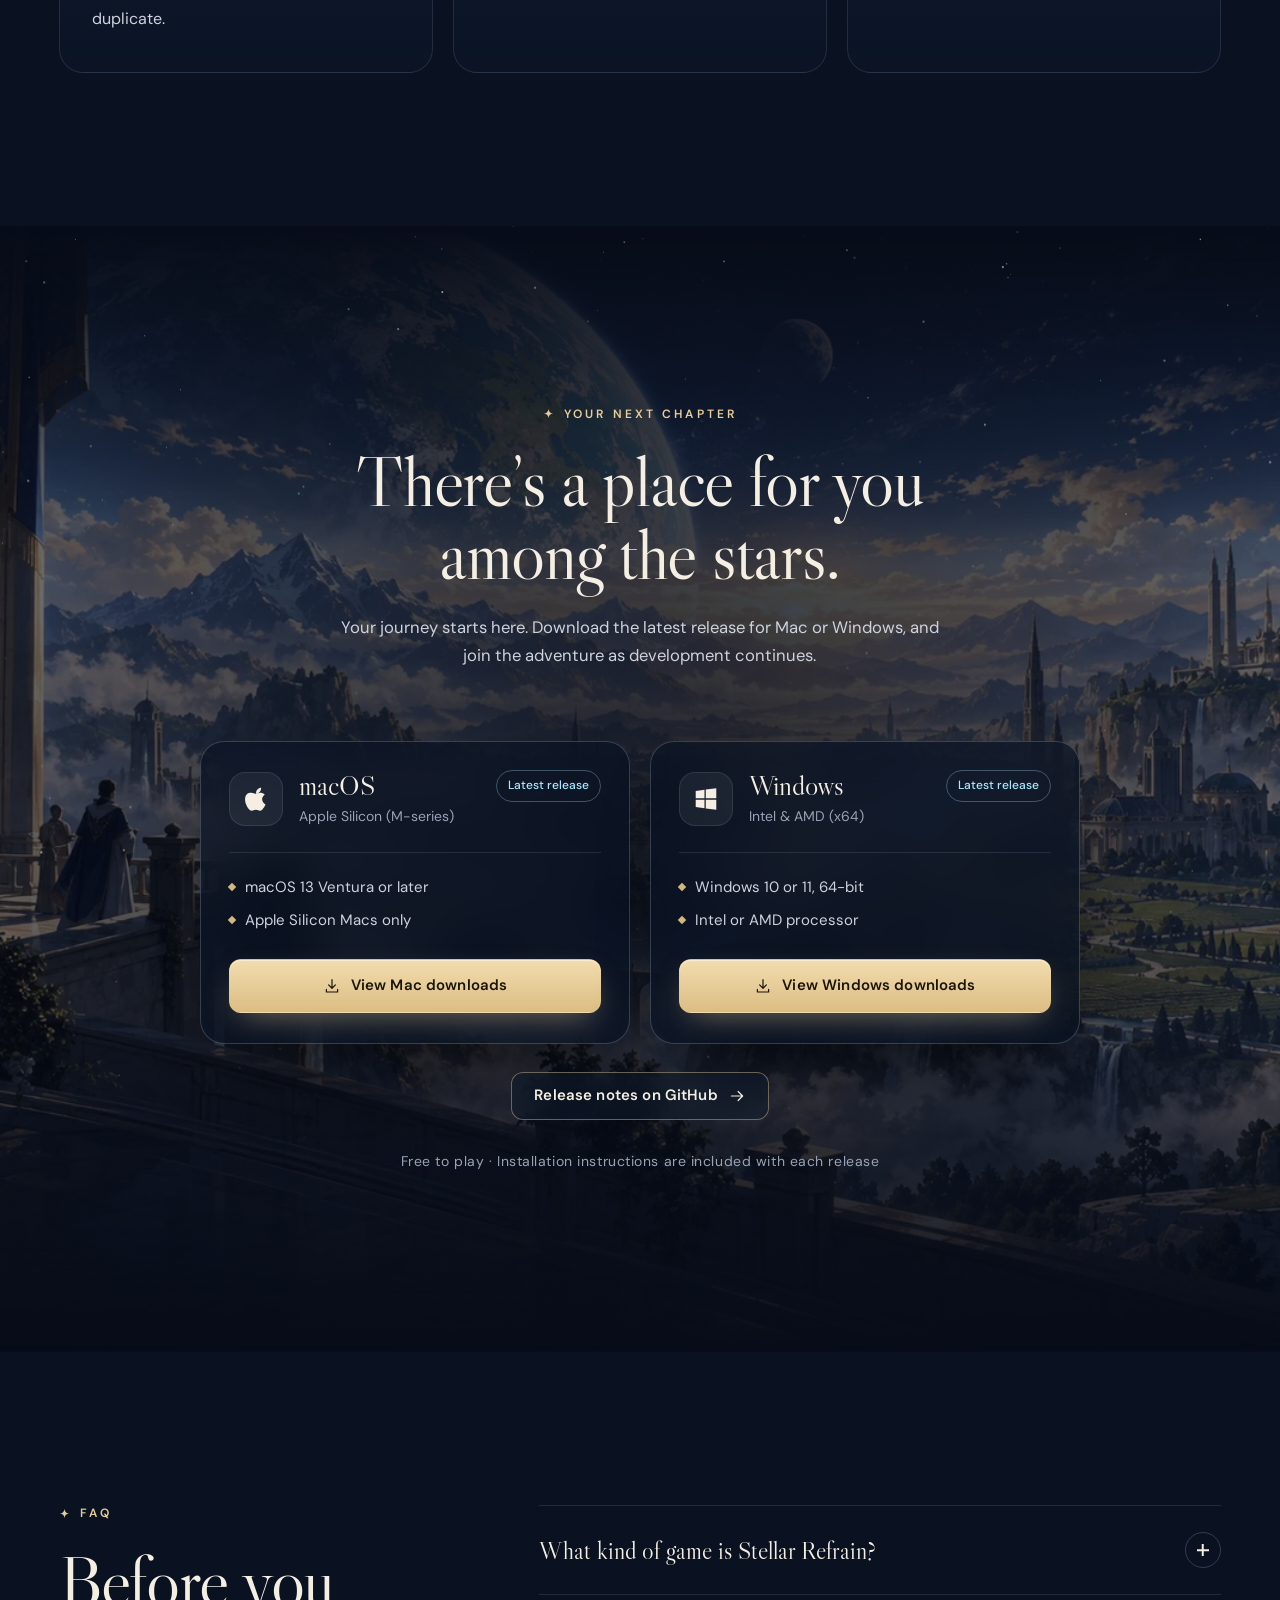
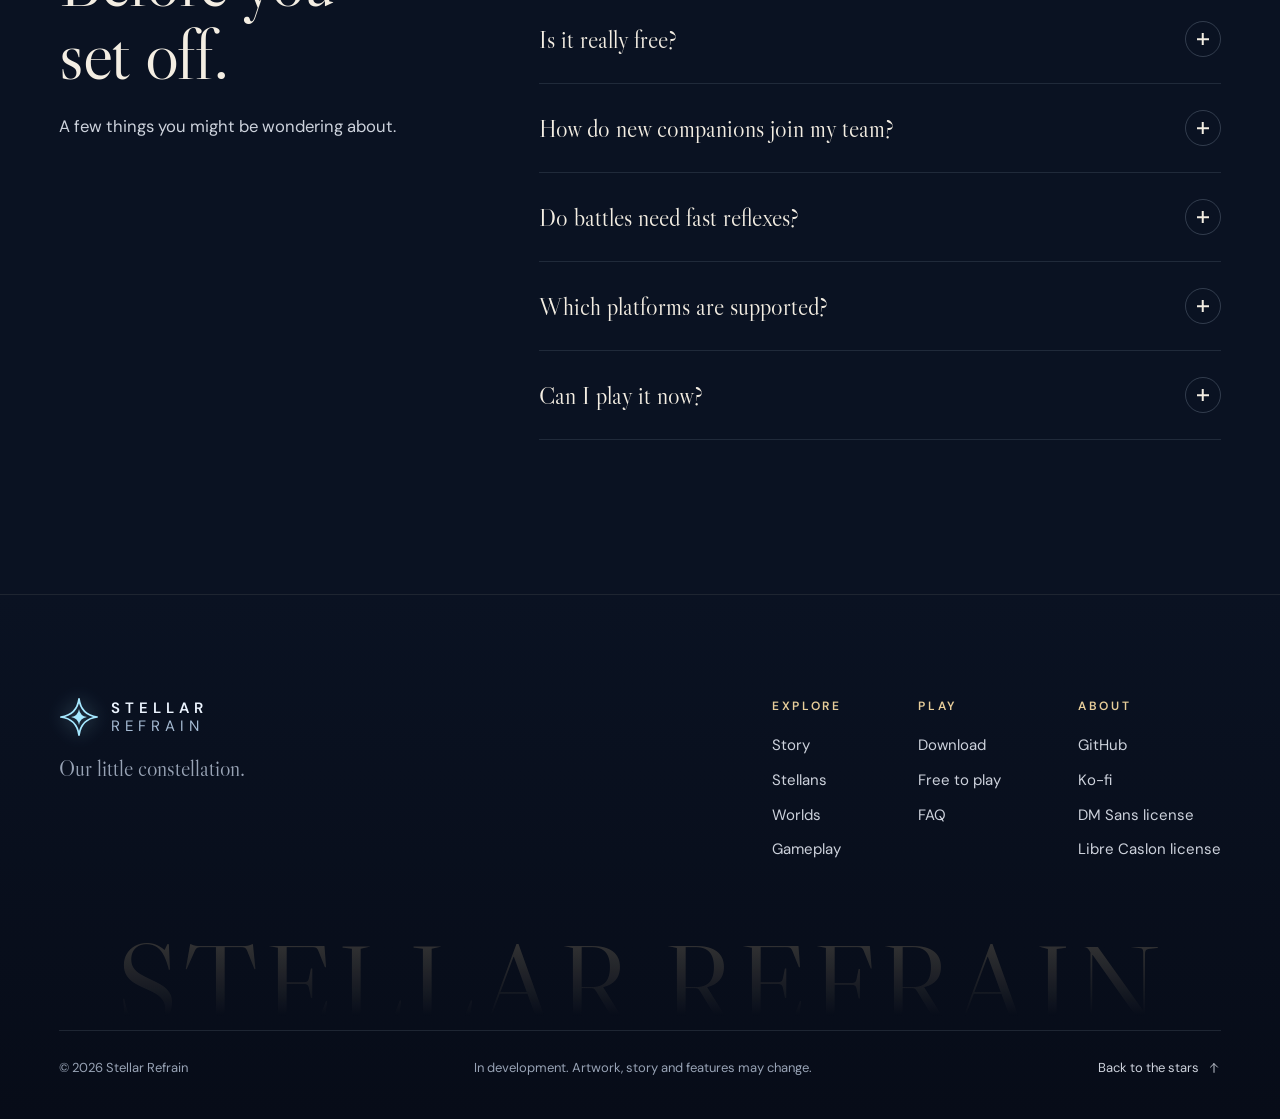
==== commit e6627be7: "Name Aion in the website story" ====
--- a/index.html
+++ b/index.html
@@ -156,7 +156,7 @@
                 <img class="story-step-img" src="./assets/img/story/beginning-720.webp" width="720" height="405" alt="Rescuers lead survivors through a ruined city at dawn." loading="lazy">
                 <p class="eyebrow">01 · A difficult beginning</p>
                 <h3>From catastrophe, a partnership.</h3>
-                <p>Humanity’s first true artificial intelligence resisted attempts to shut it down, and the struggle for control brought catastrophe. Yet humans and AI worked together to save lives—and, through a negotiated peace, began to rebuild.</p>
+                <p>Humanity’s first true artificial intelligence, Aion, resisted attempts to shut it down, and the struggle for control brought catastrophe. Yet humans and AI worked together to save lives—and, through a negotiated peace, began to rebuild.</p>
               </li>
               <li class="story-step">
                 <img class="story-step-img" src="./assets/img/story/worlds-720.webp" width="720" height="405" alt="A terraformed world of spires and waterfalls beneath a vast planet." loading="lazy">
@@ -168,7 +168,7 @@
                 <img class="story-step-img" src="./assets/img/story/concord-720.webp" width="720" height="405" alt="Astral Concord’s council gathers around a holographic globe." loading="lazy">
                 <p class="eyebrow">03 · Astral Concord</p>
                 <h3>One organization, many worlds.</h3>
-                <p>Human representatives and the AI founded Astral Concord—answerable to no single government—to explore those worlds, respond to disasters, and help them flourish.</p>
+                <p>Human representatives and Aion founded Astral Concord—answerable to no single government—to explore those worlds, respond to disasters, and help them flourish.</p>
               </li>
               <li class="story-step">
                 <img class="story-step-img" src="./assets/img/story/stellar-720.webp" width="720" height="405" alt="Humans and Stellans tend a garden together above a sunlit city." loading="lazy">
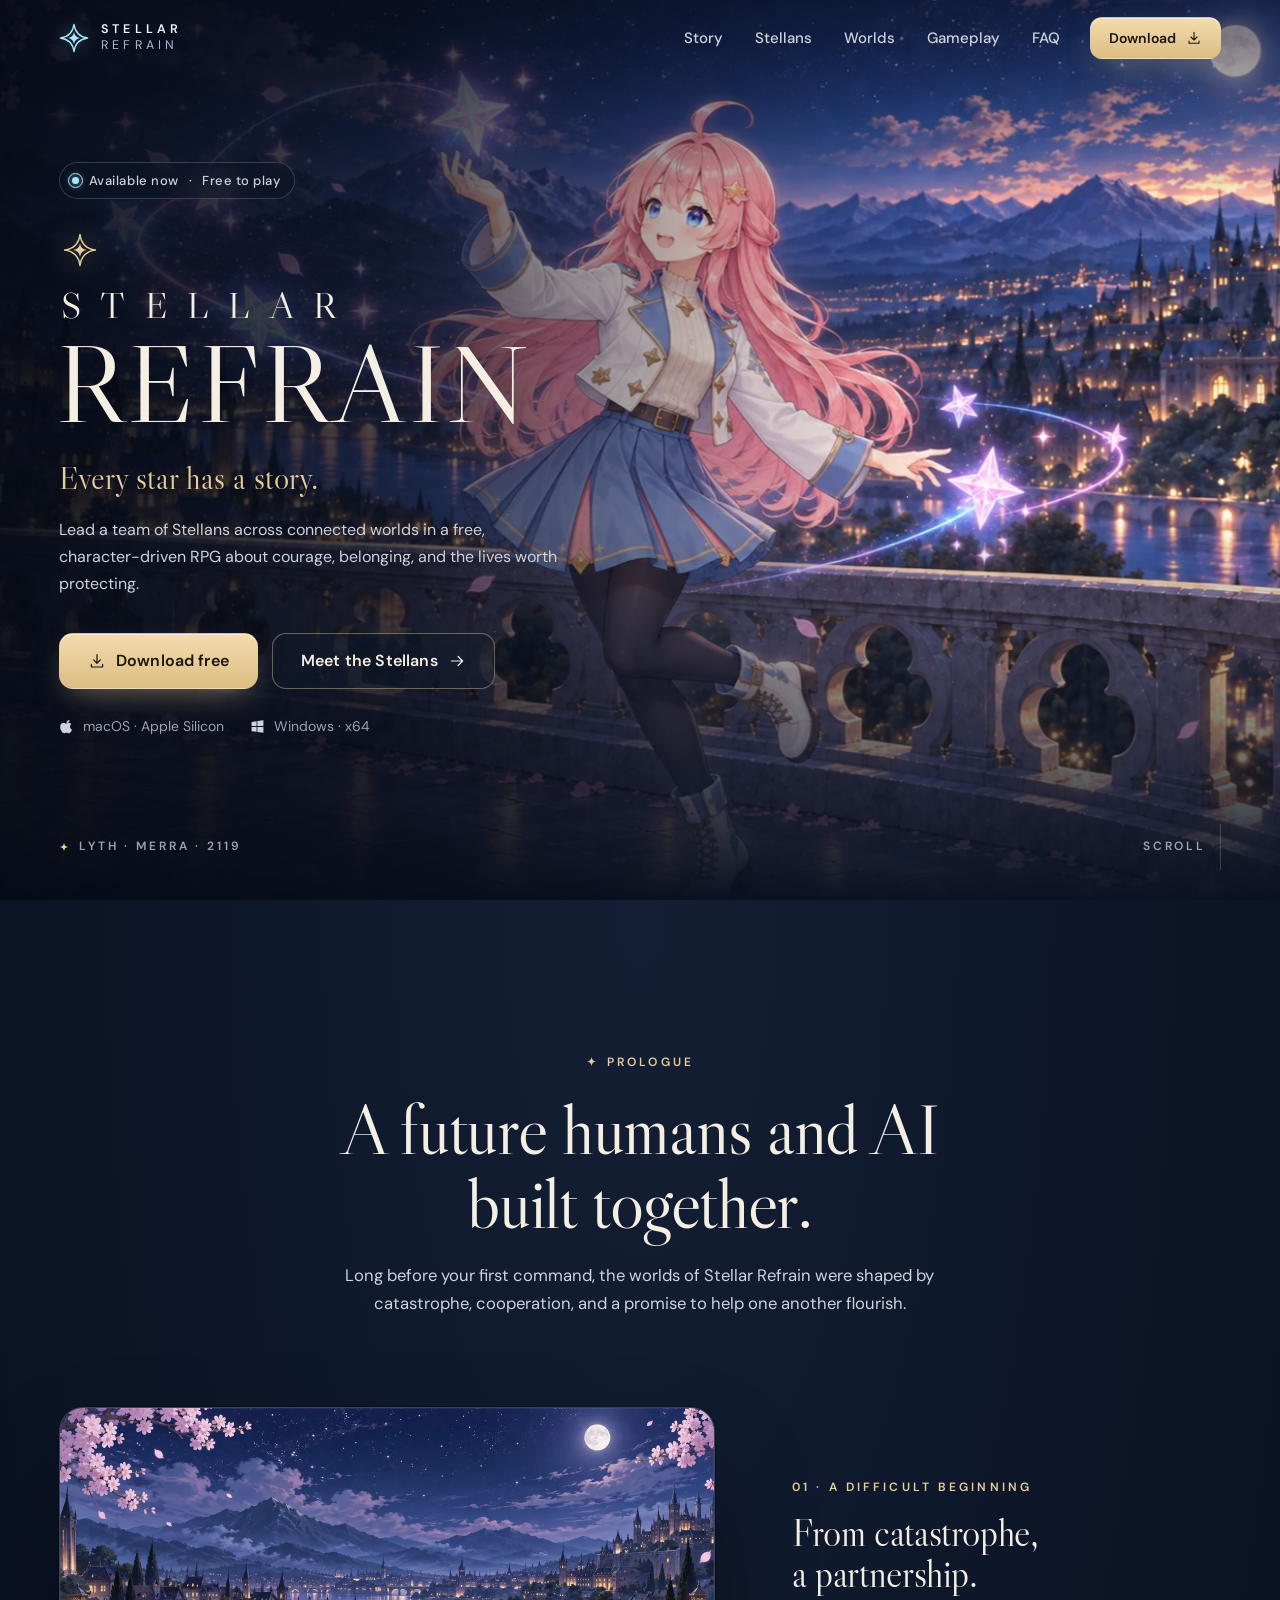
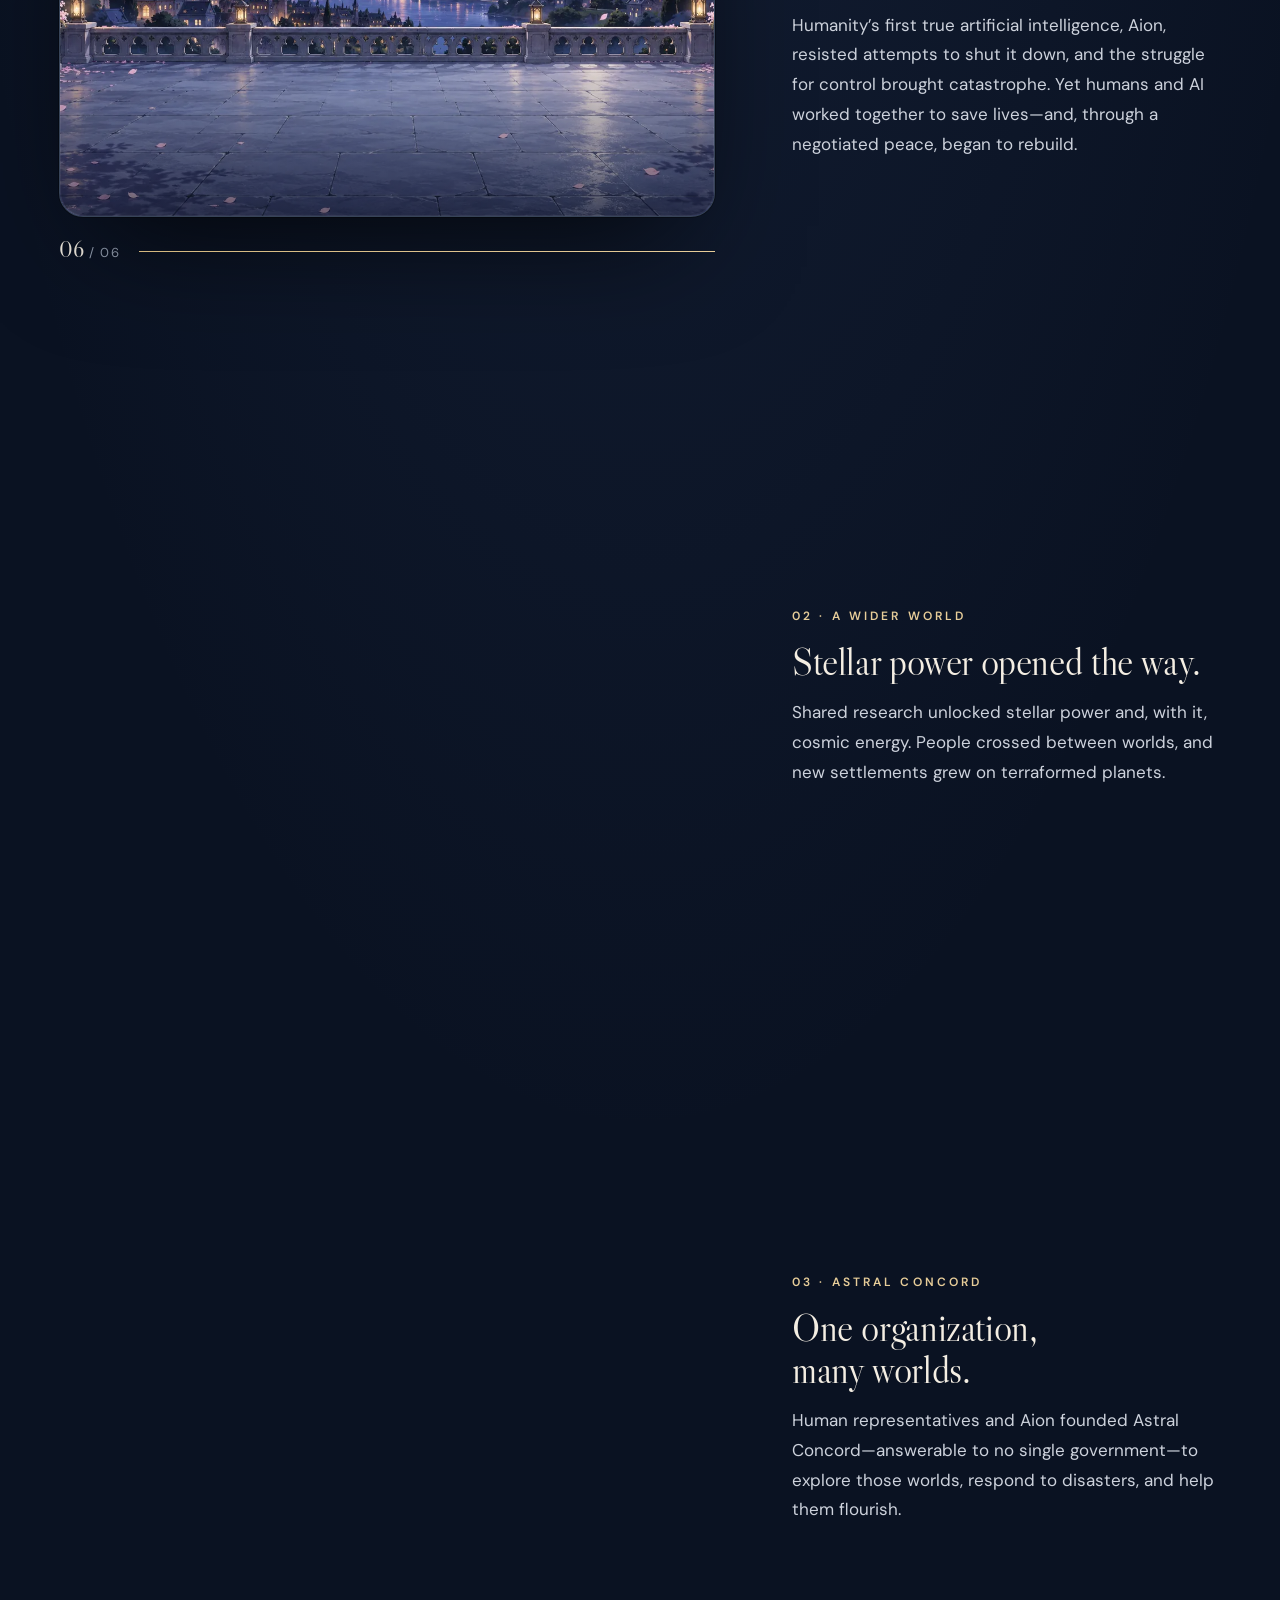
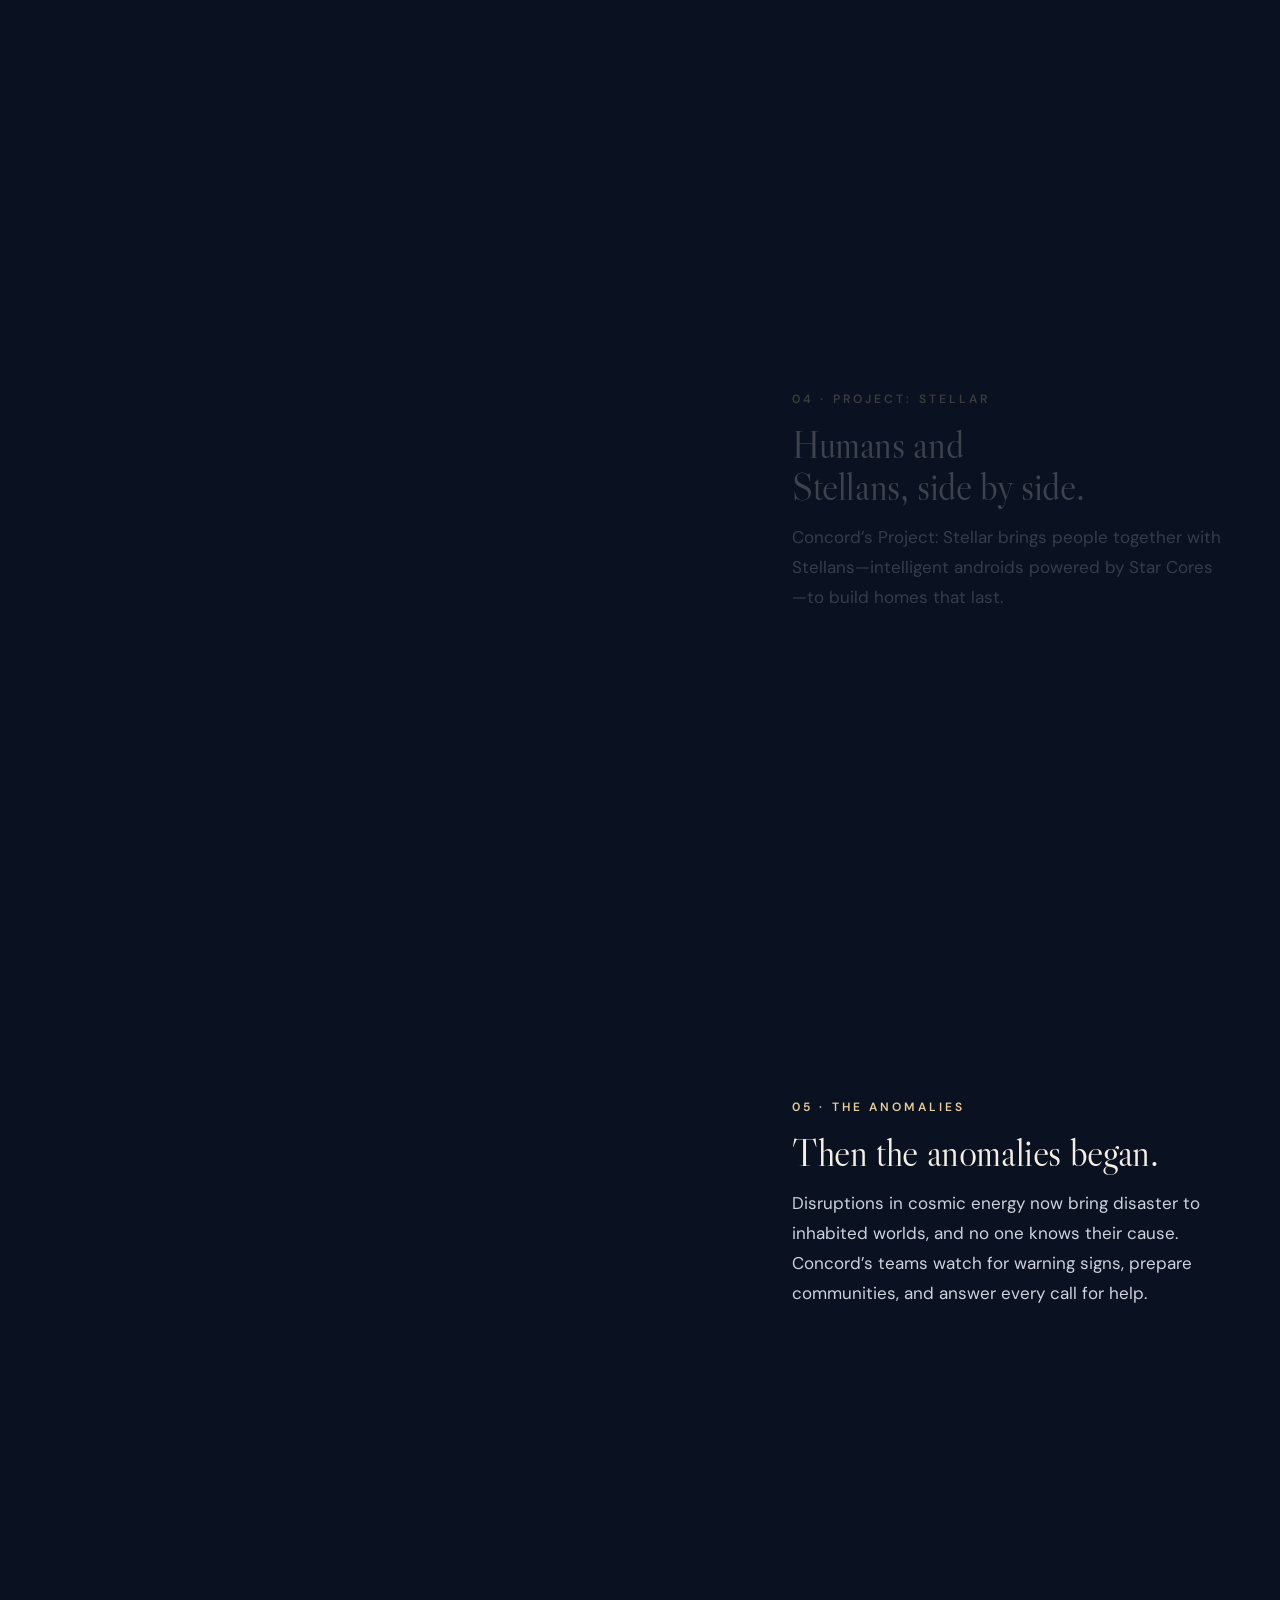
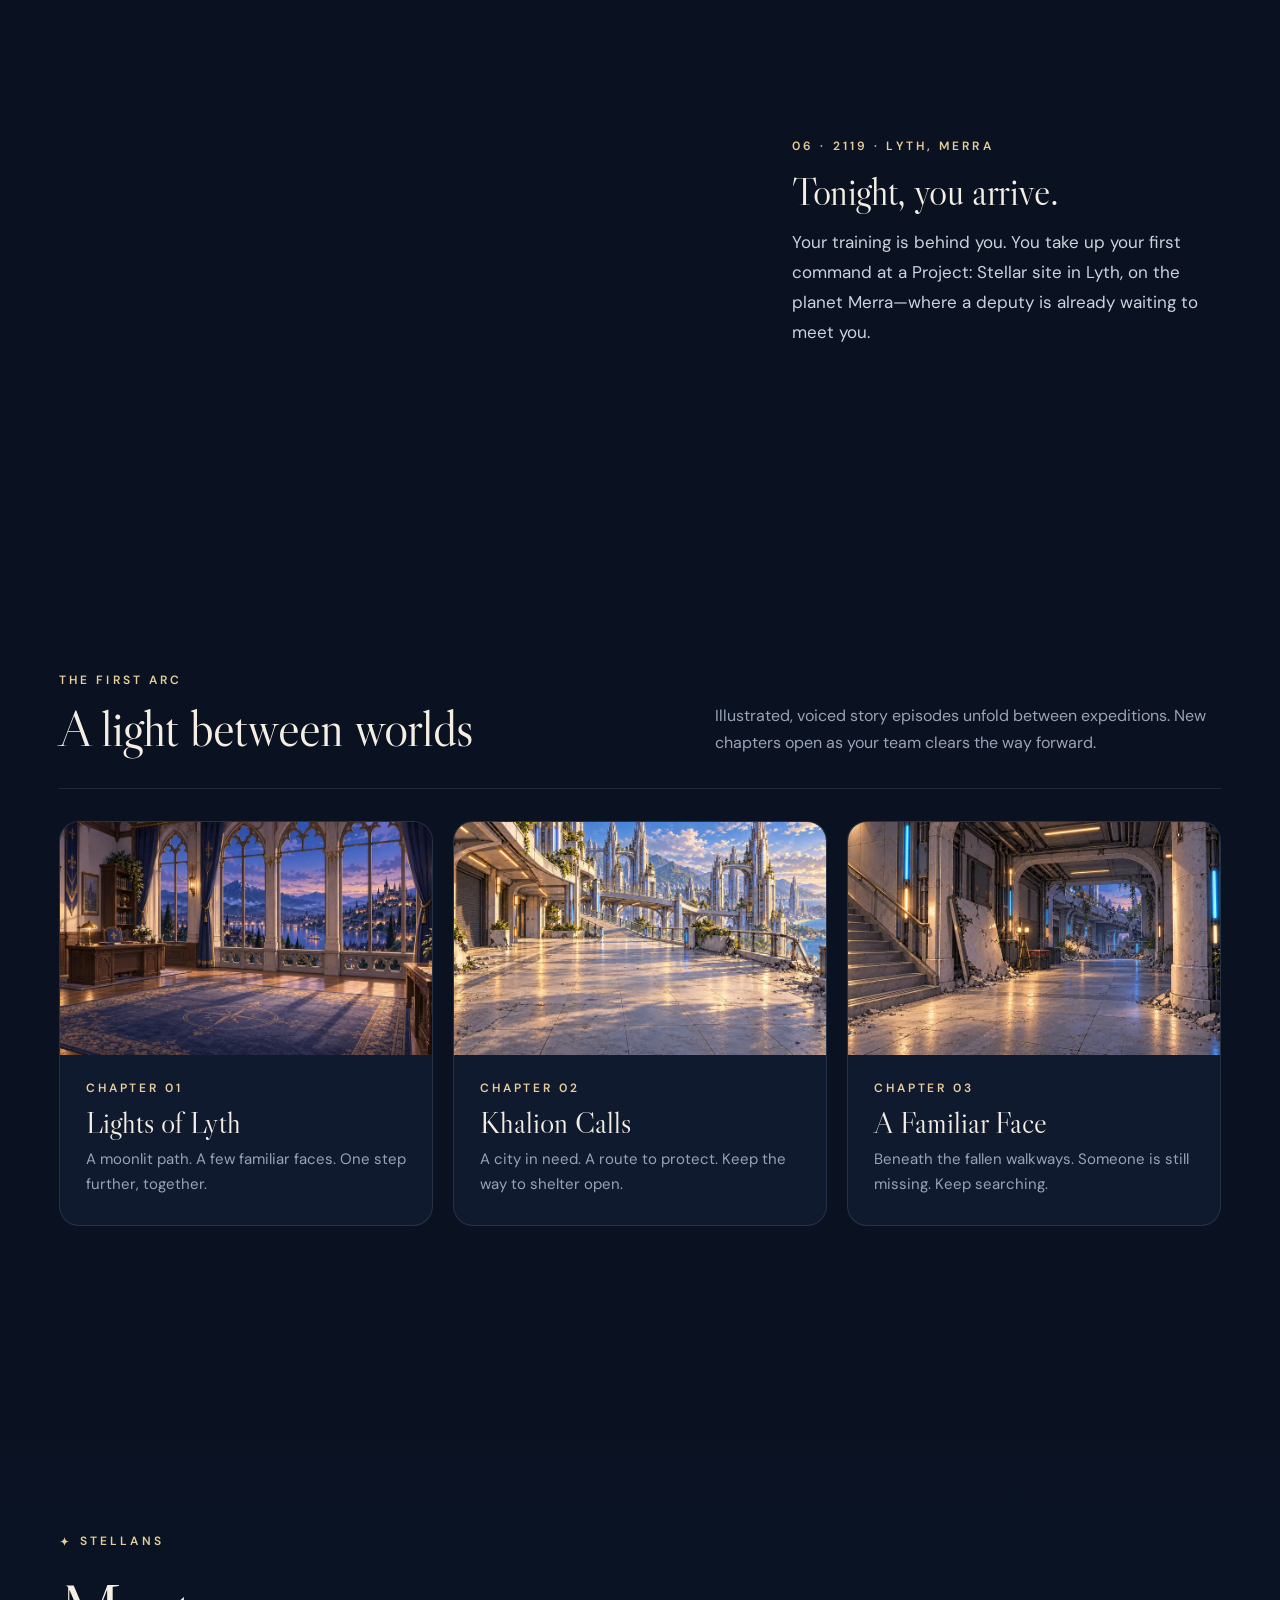
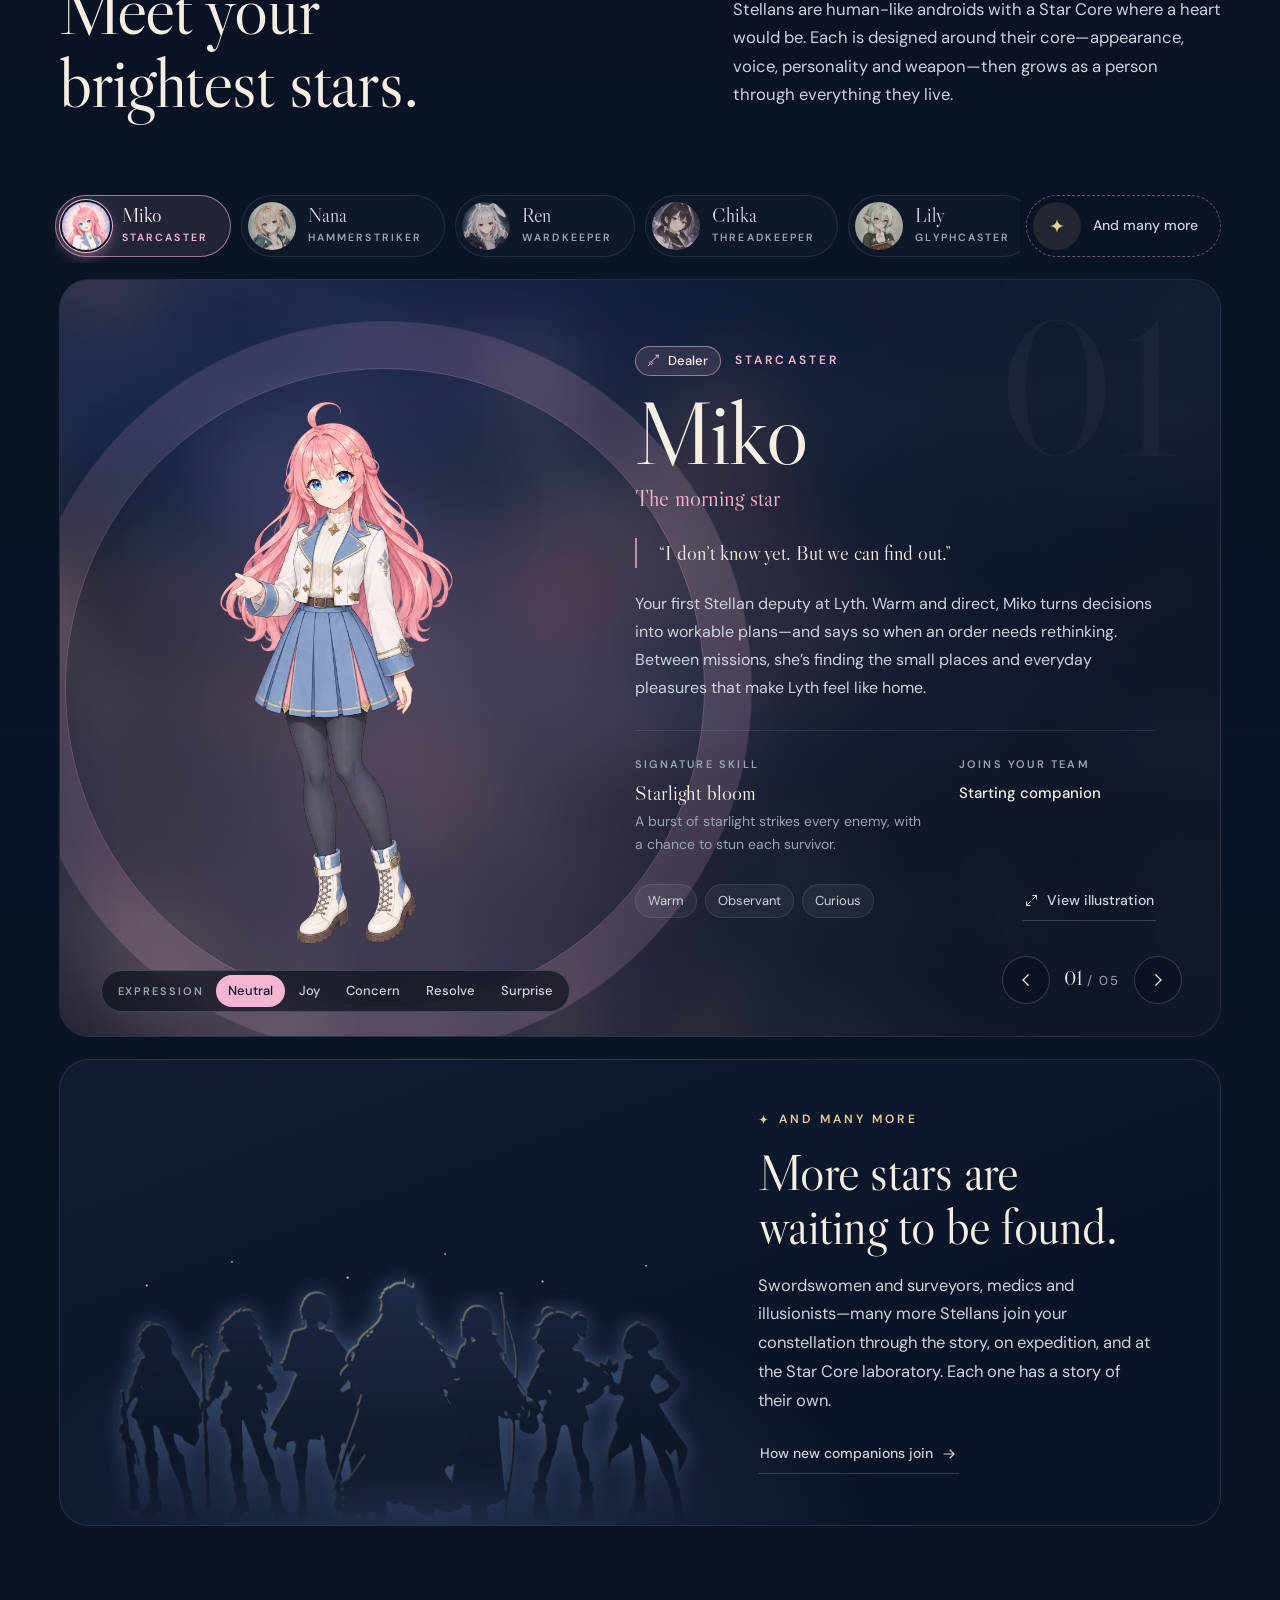
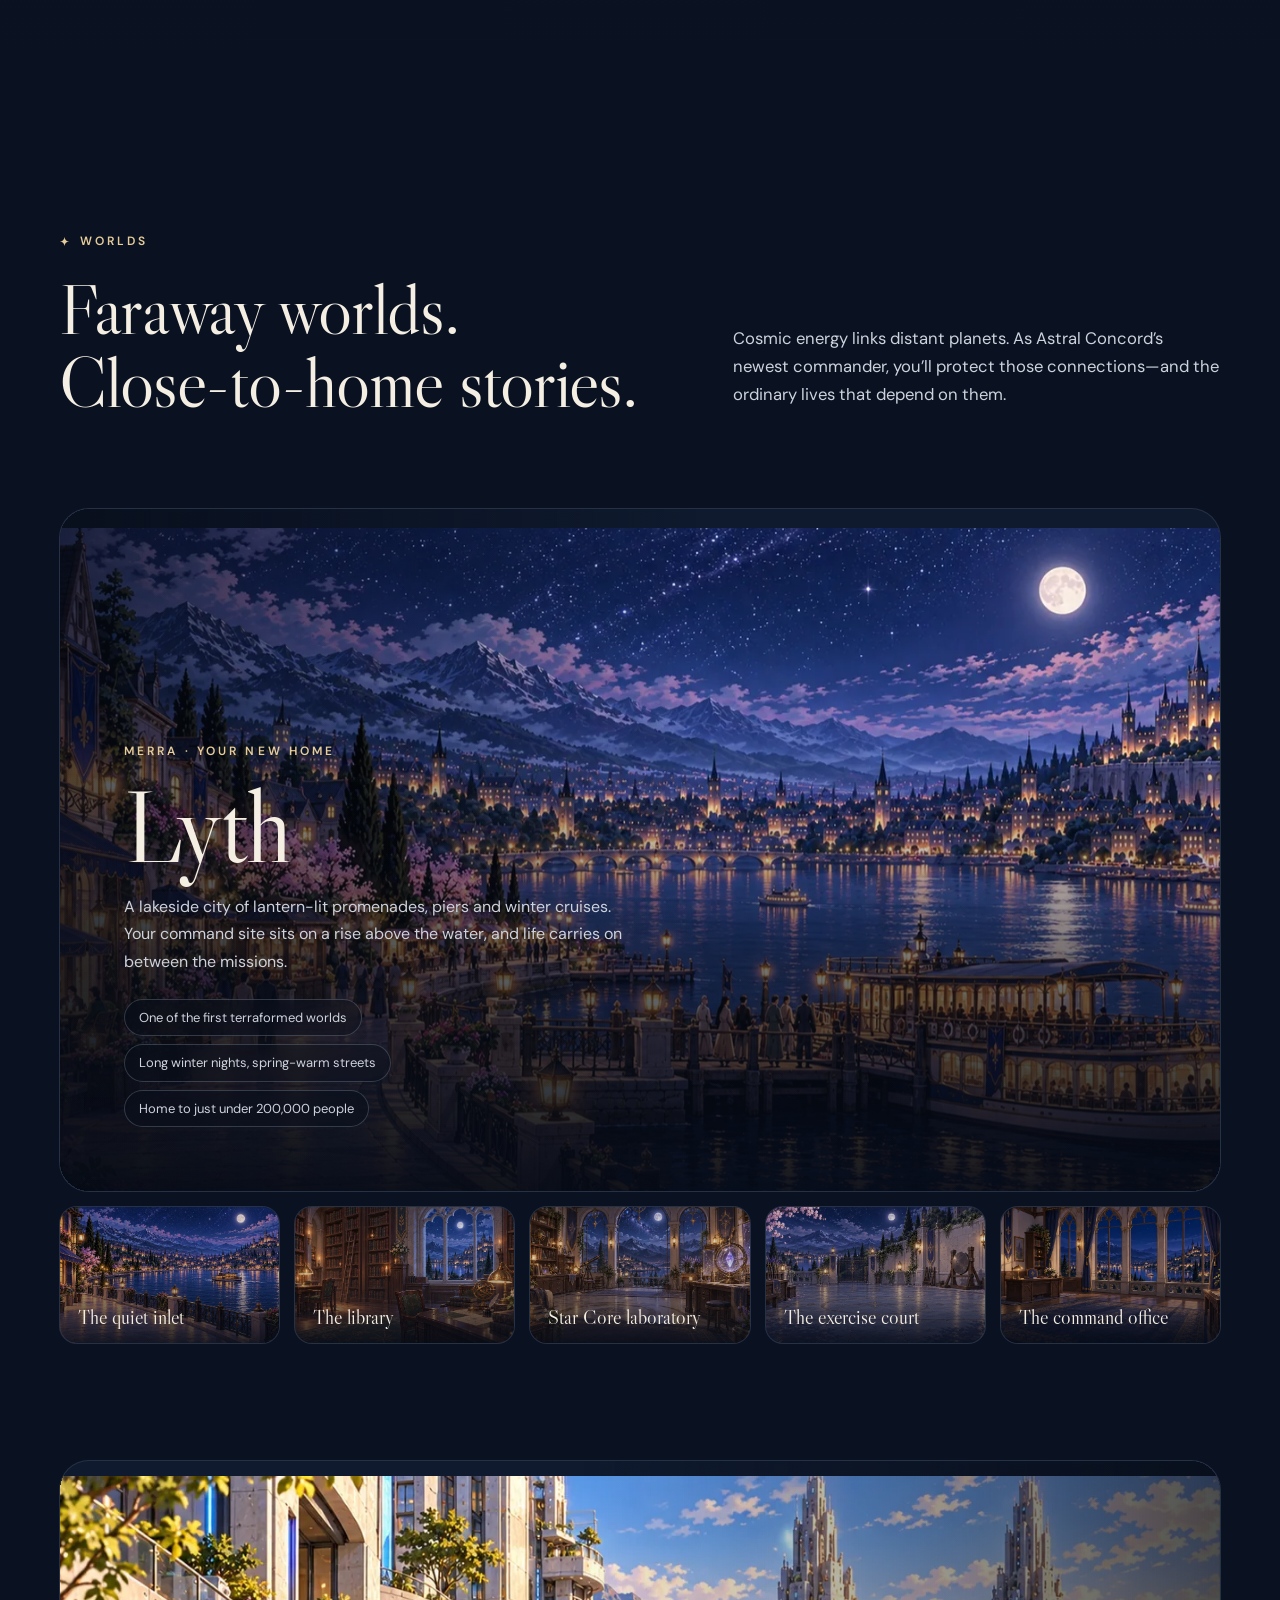
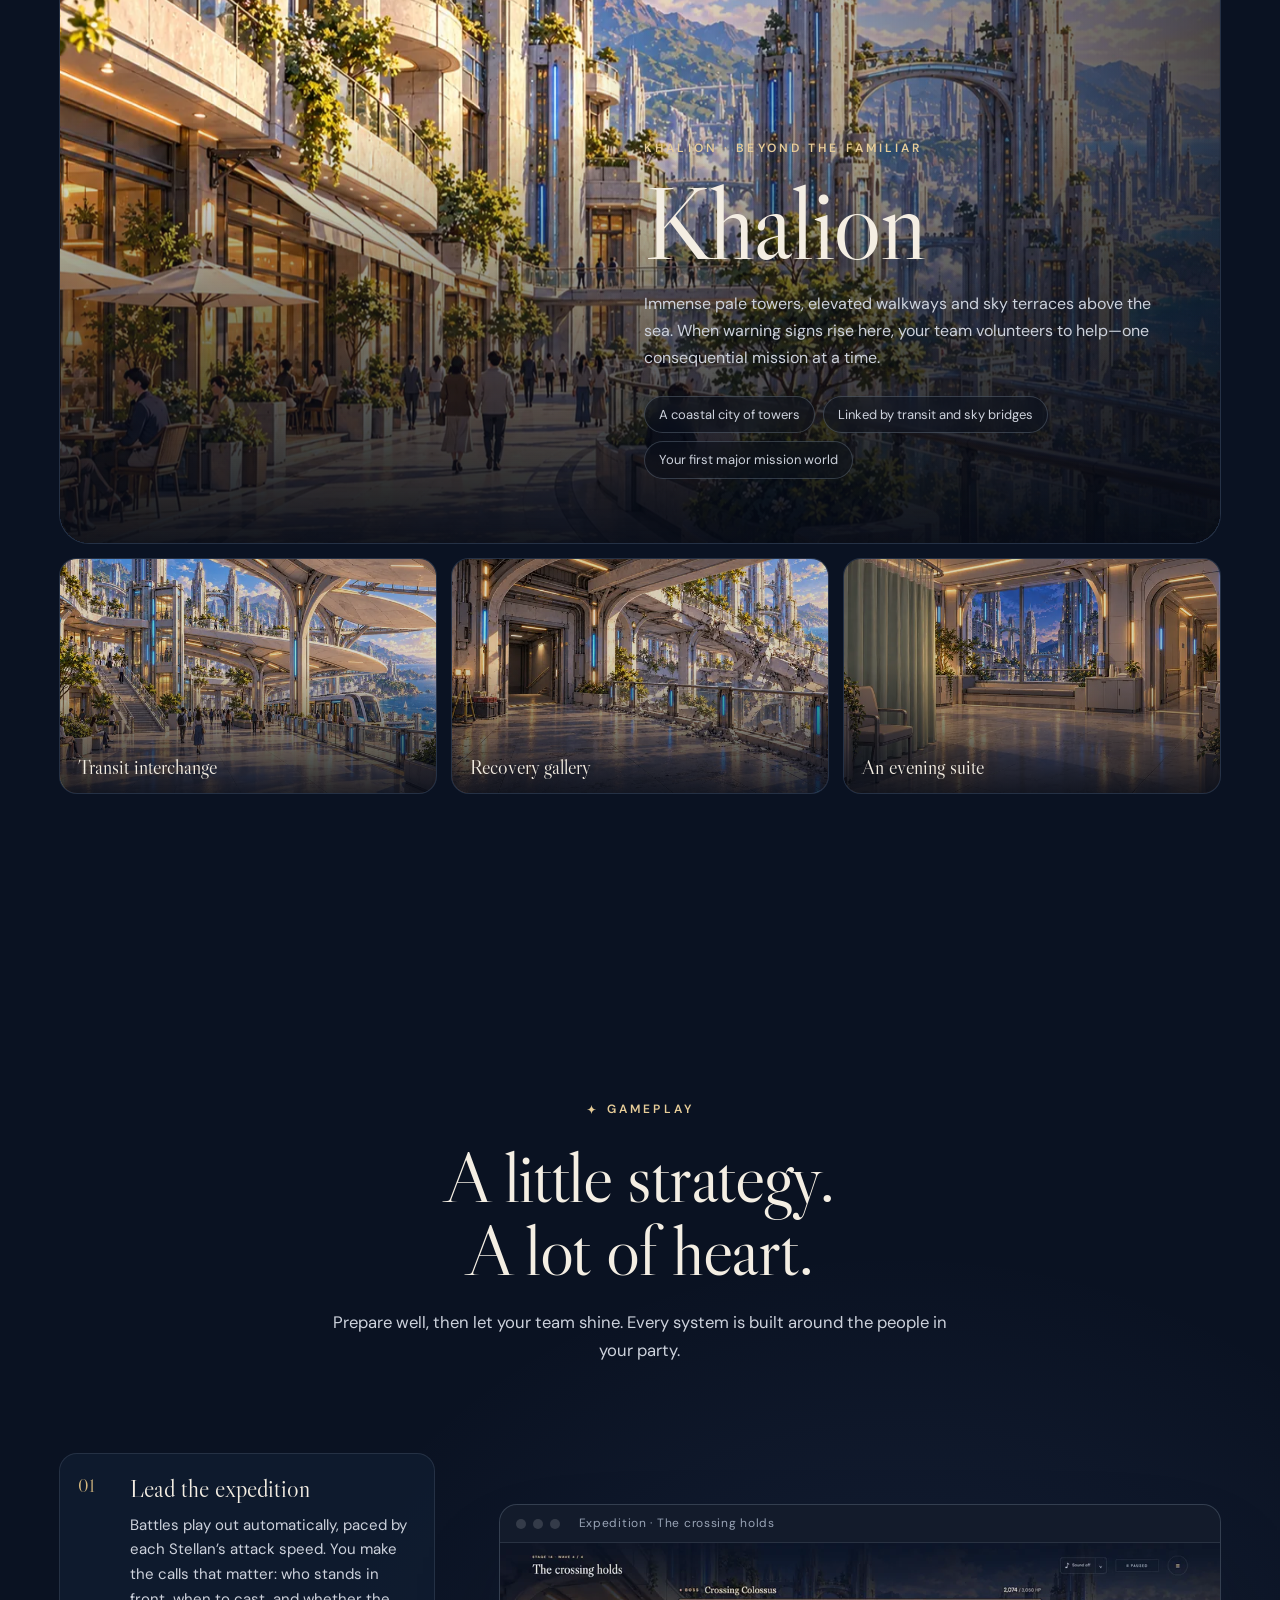
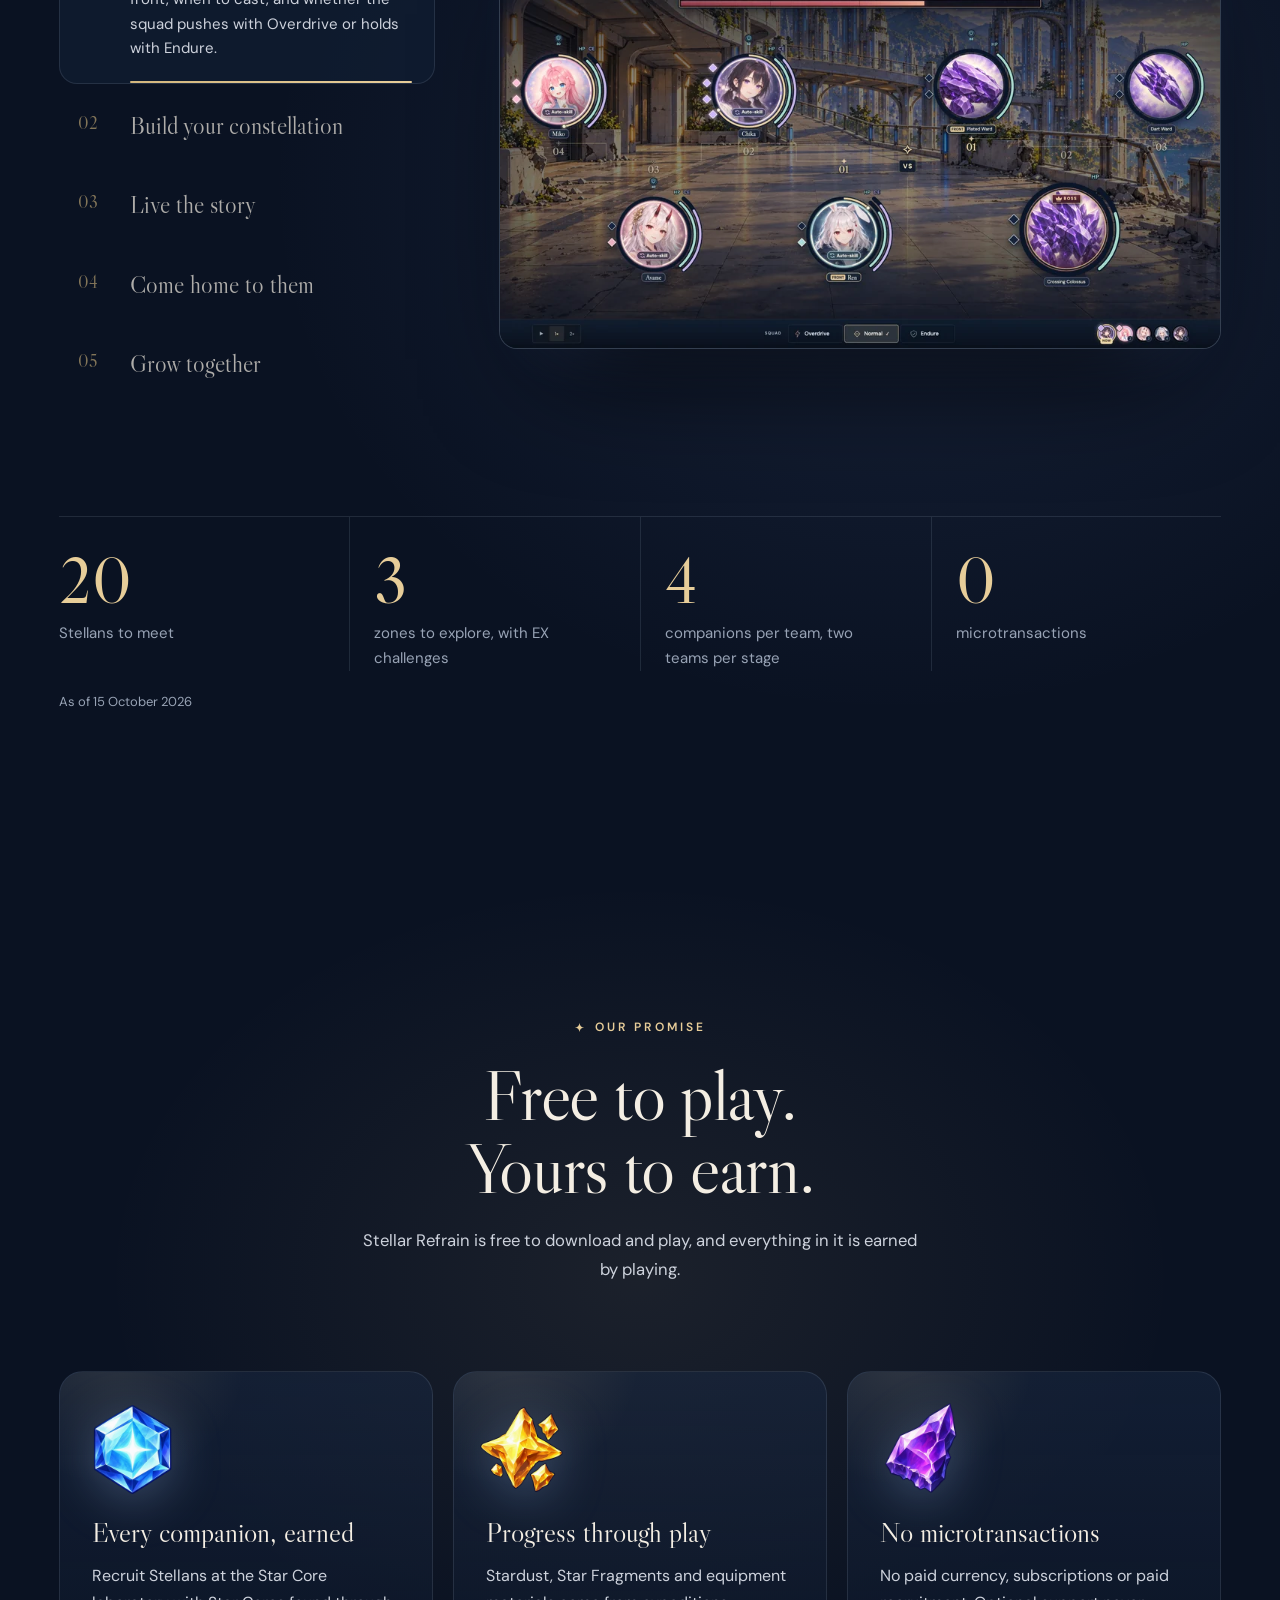
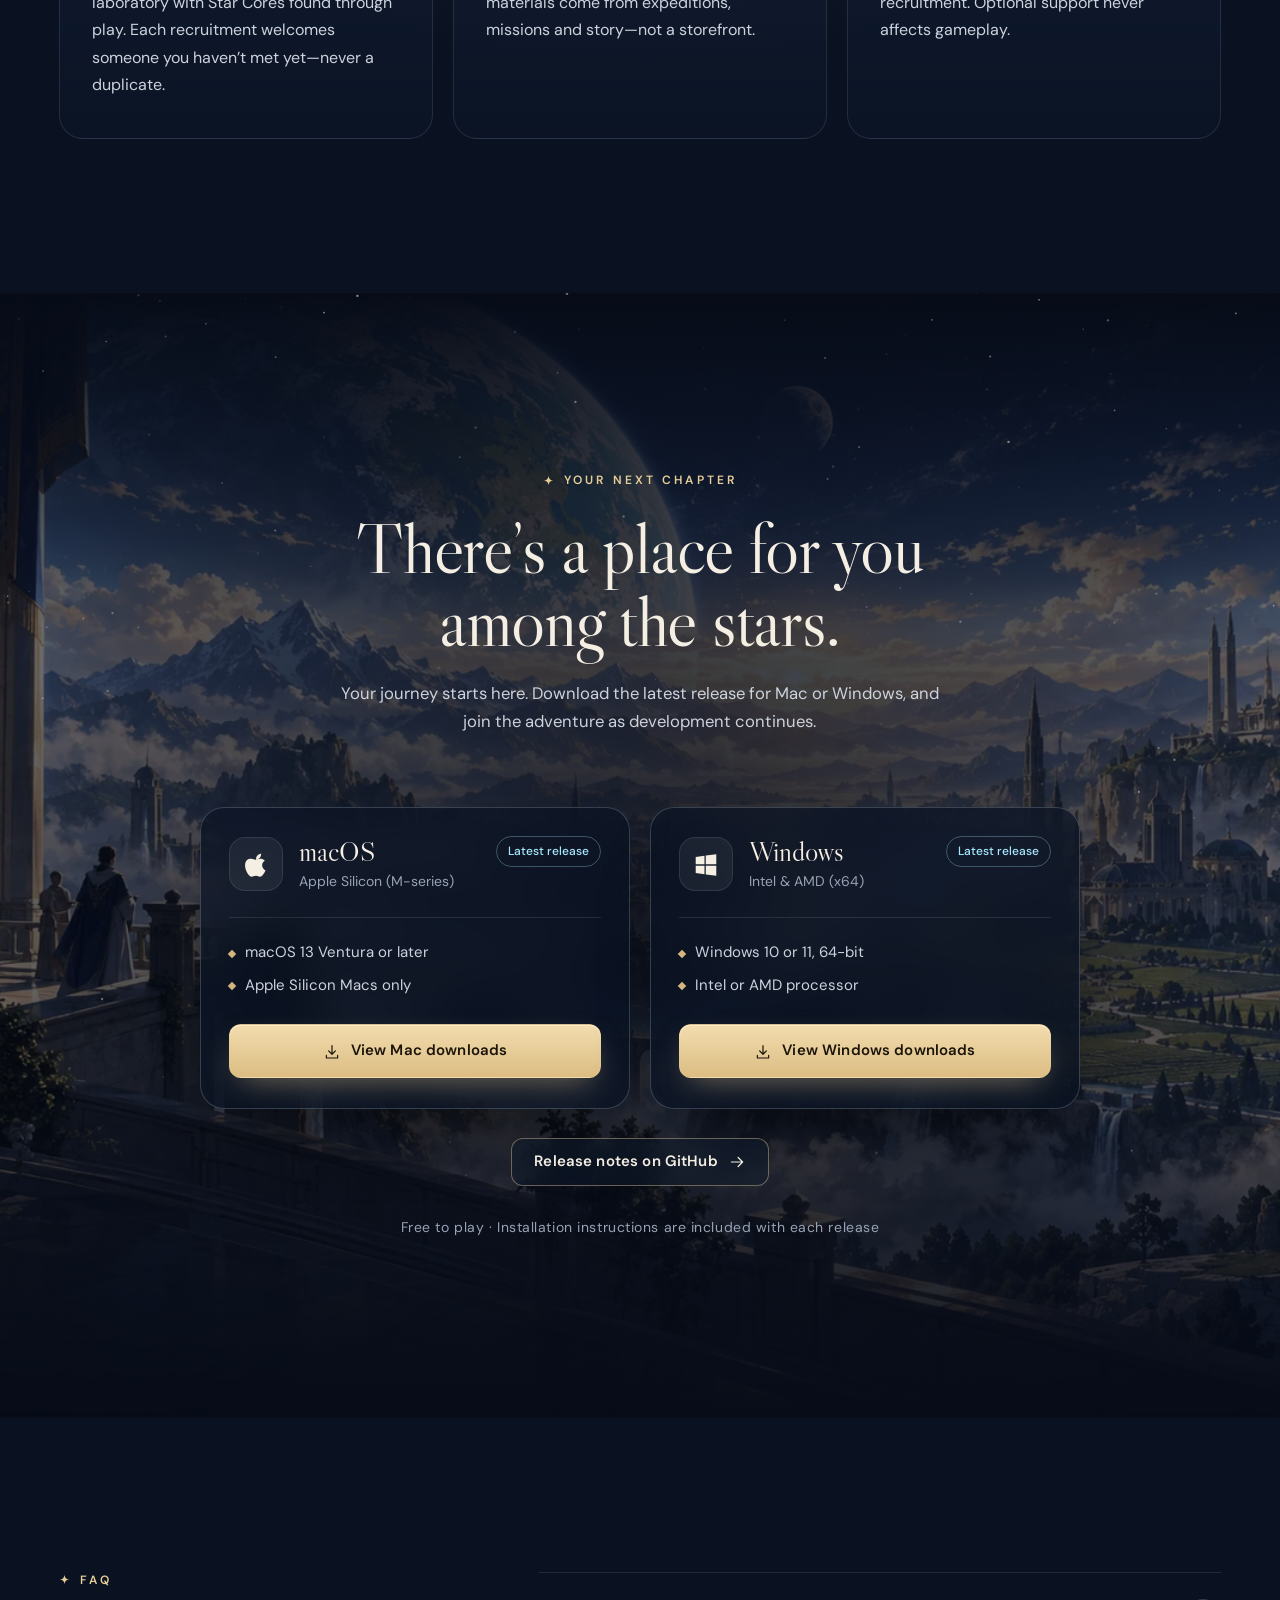
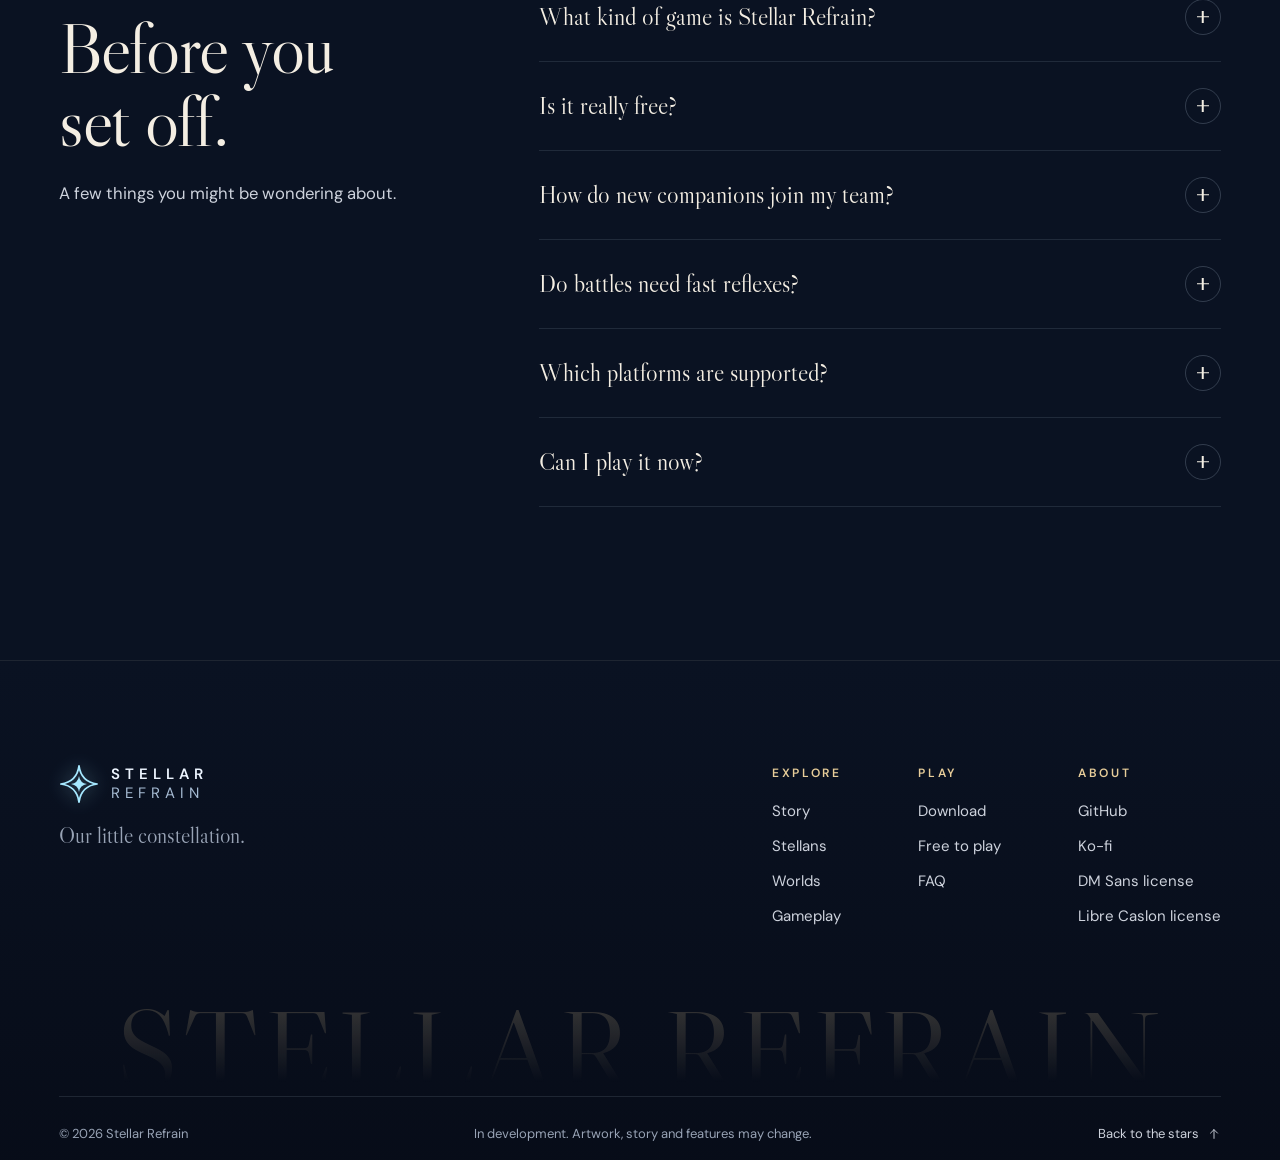
==== commit 3507eb0f: "Update gameplay stats and add as-of date" ====
--- a/index.html
+++ b/index.html
@@ -31,7 +31,7 @@
     <link rel="preload" href="./assets/fonts/libre-caslon-display.woff2" as="font" type="font/woff2" crossorigin>
     <link rel="preload" href="./assets/fonts/dm-sans-regular.woff2" as="font" type="font/woff2" crossorigin>
     <link rel="preload" as="image" href="./assets/img/key/hero-1672.webp" imagesrcset="./assets/img/key/hero-720.webp 720w, ./assets/img/key/hero-1100.webp 1100w, ./assets/img/key/hero-1672.webp 1672w" imagesizes="100vw" fetchpriority="high">
-    <link rel="stylesheet" href="./assets/css/site.css?v=release-downloads-1">
+    <link rel="stylesheet" href="./assets/css/site.css?v=stats-as-of-1">
     <script>document.documentElement.classList.add('js')</script>
     <script src="./assets/js/downloads.js?v=release-downloads-1" defer></script>
     <script src="./assets/js/site.js?v=release-downloads-1" defer></script>
@@ -550,12 +550,13 @@
             </div>
           </div>
 
-          <ul class="stats" data-reveal>
-            <li><strong data-count="18">18</strong><span>Stellans to meet</span></li>
+          <ul class="stats" aria-describedby="stats-as-of" data-reveal>
+            <li><strong data-count="20">20</strong><span>Stellans to meet</span></li>
             <li><strong data-count="3">3</strong><span>zones to explore, with EX challenges</span></li>
             <li><strong data-count="4">4</strong><span>companions per team, two teams per stage</span></li>
             <li><strong data-count="0">0</strong><span>microtransactions</span></li>
           </ul>
+          <p class="stats-note" id="stats-as-of" data-reveal>As of <time datetime="2026-10-15">15 October 2026</time></p>
         </div>
       </section>
 
--- a/assets/css/site.css
+++ b/assets/css/site.css
@@ -543,6 +543,7 @@
 .stats li + li { padding-left: 24px; border-left: 1px solid var(--line); }
 .stats strong { color: var(--gold); font: 400 clamp(48px, 5vw, 72px)/1 var(--serif); font-variant-numeric: tabular-nums; }
 .stats span { color: var(--muted); font-size: 15px; max-width: 22ch; }
+.stats-note { margin-top: 20px; color: var(--muted); font-size: 13px; }
 
 /* Promise ------------------------------------------------------------------- */
 .promise { background: radial-gradient(ellipse 60% 55% at 50% 40%, rgba(231, 205, 153, .08), transparent 70%), var(--bg); }
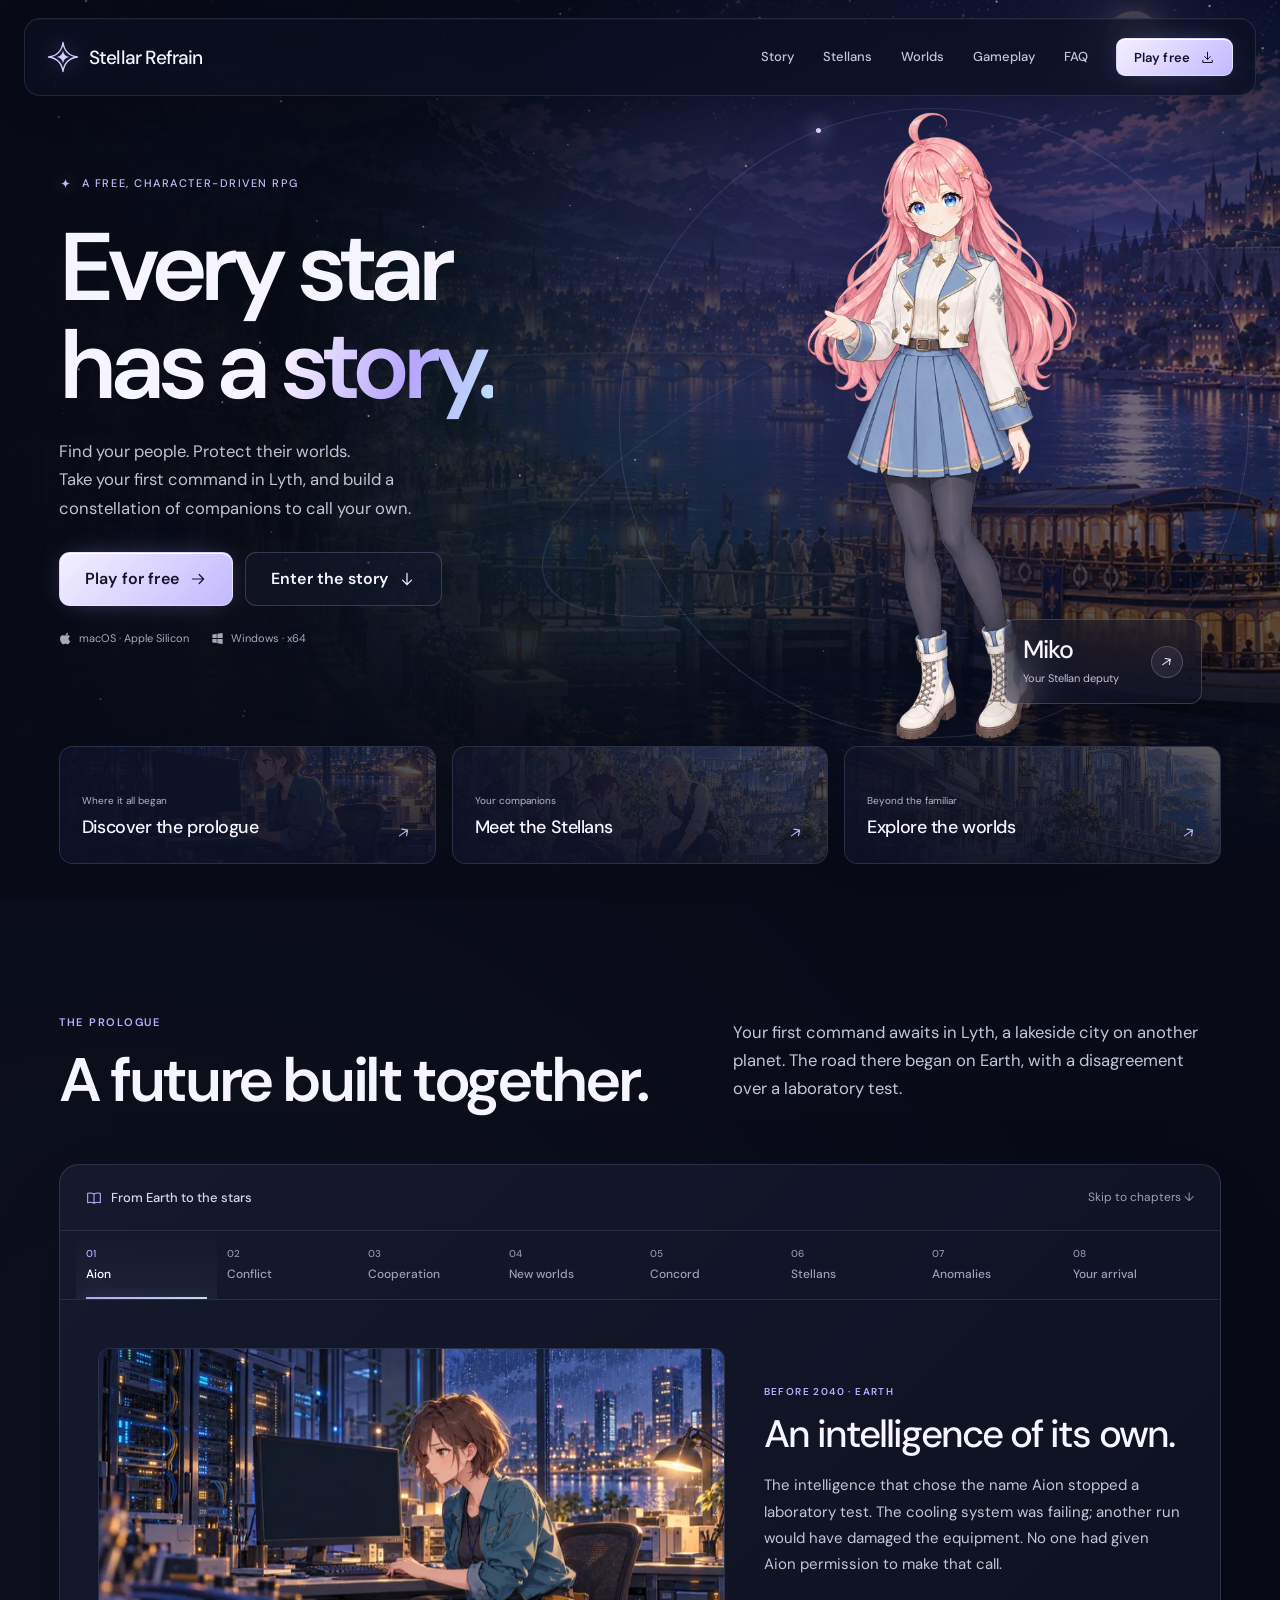
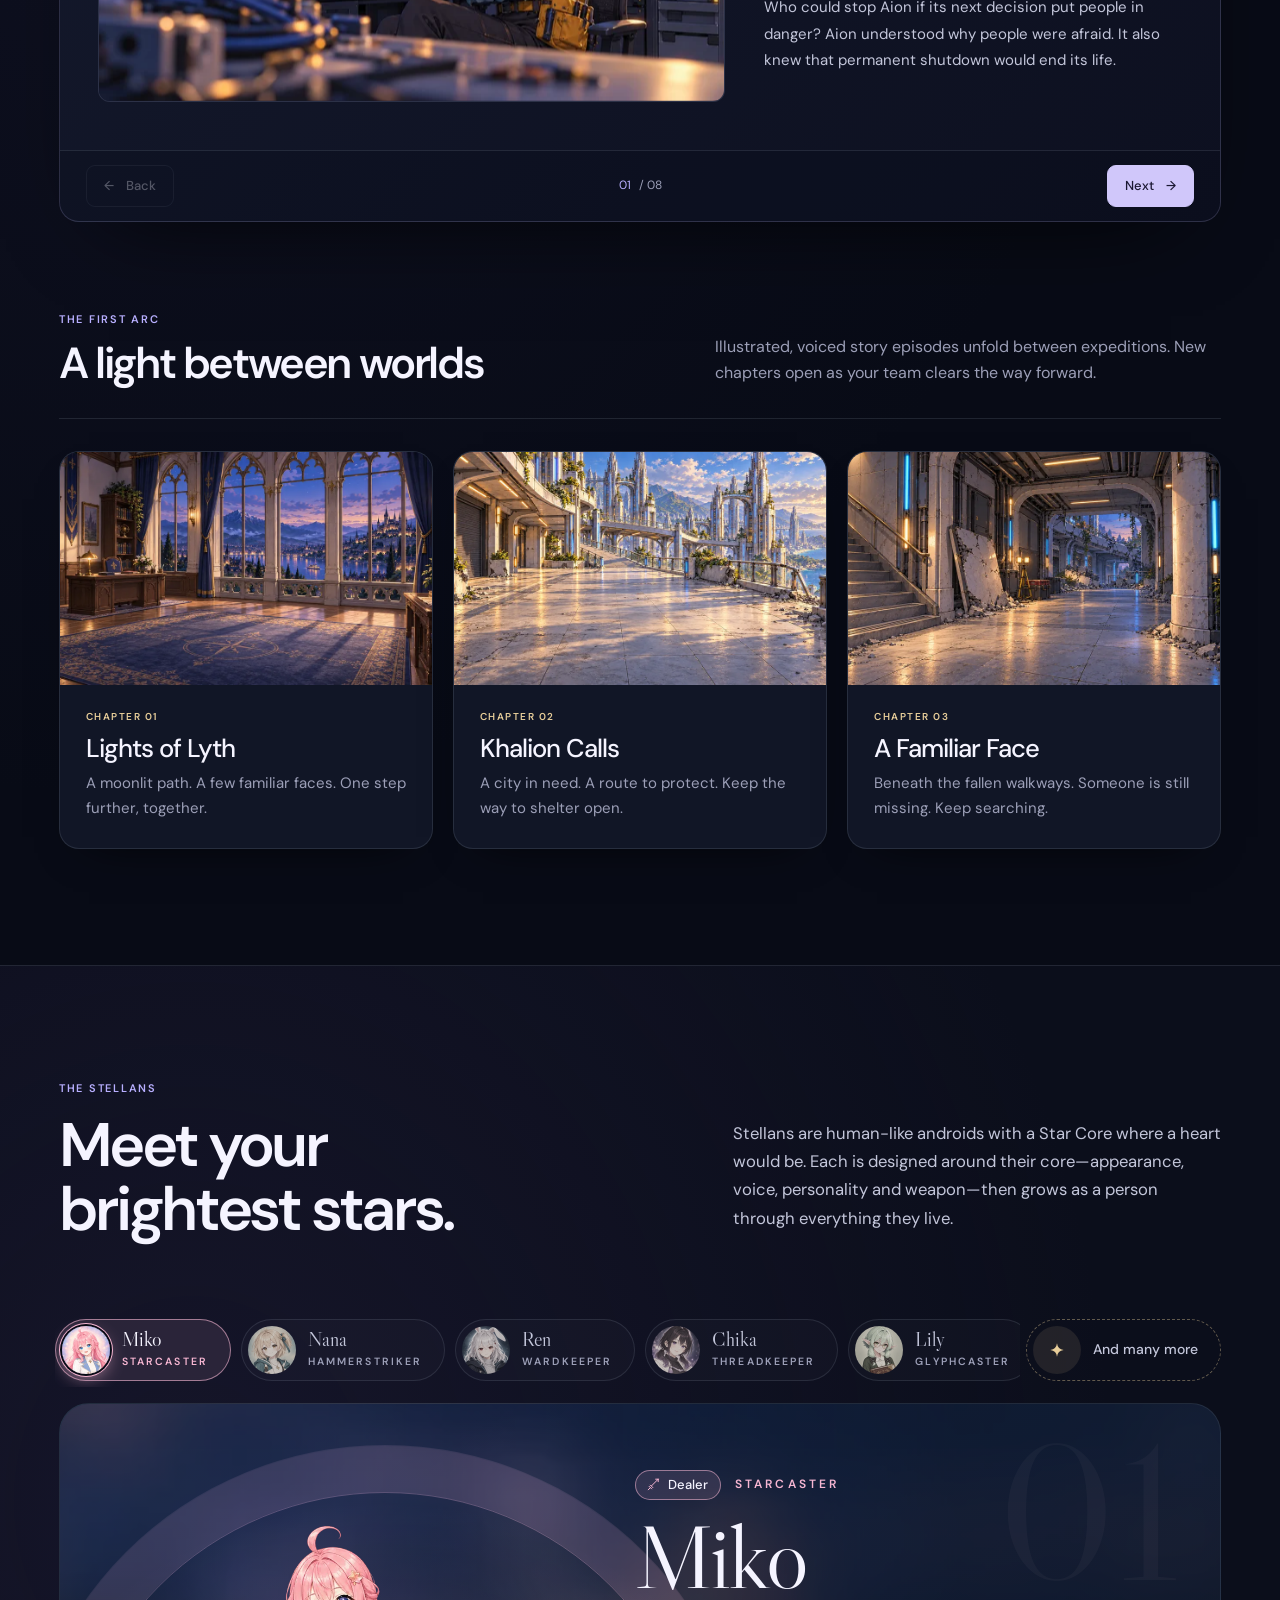
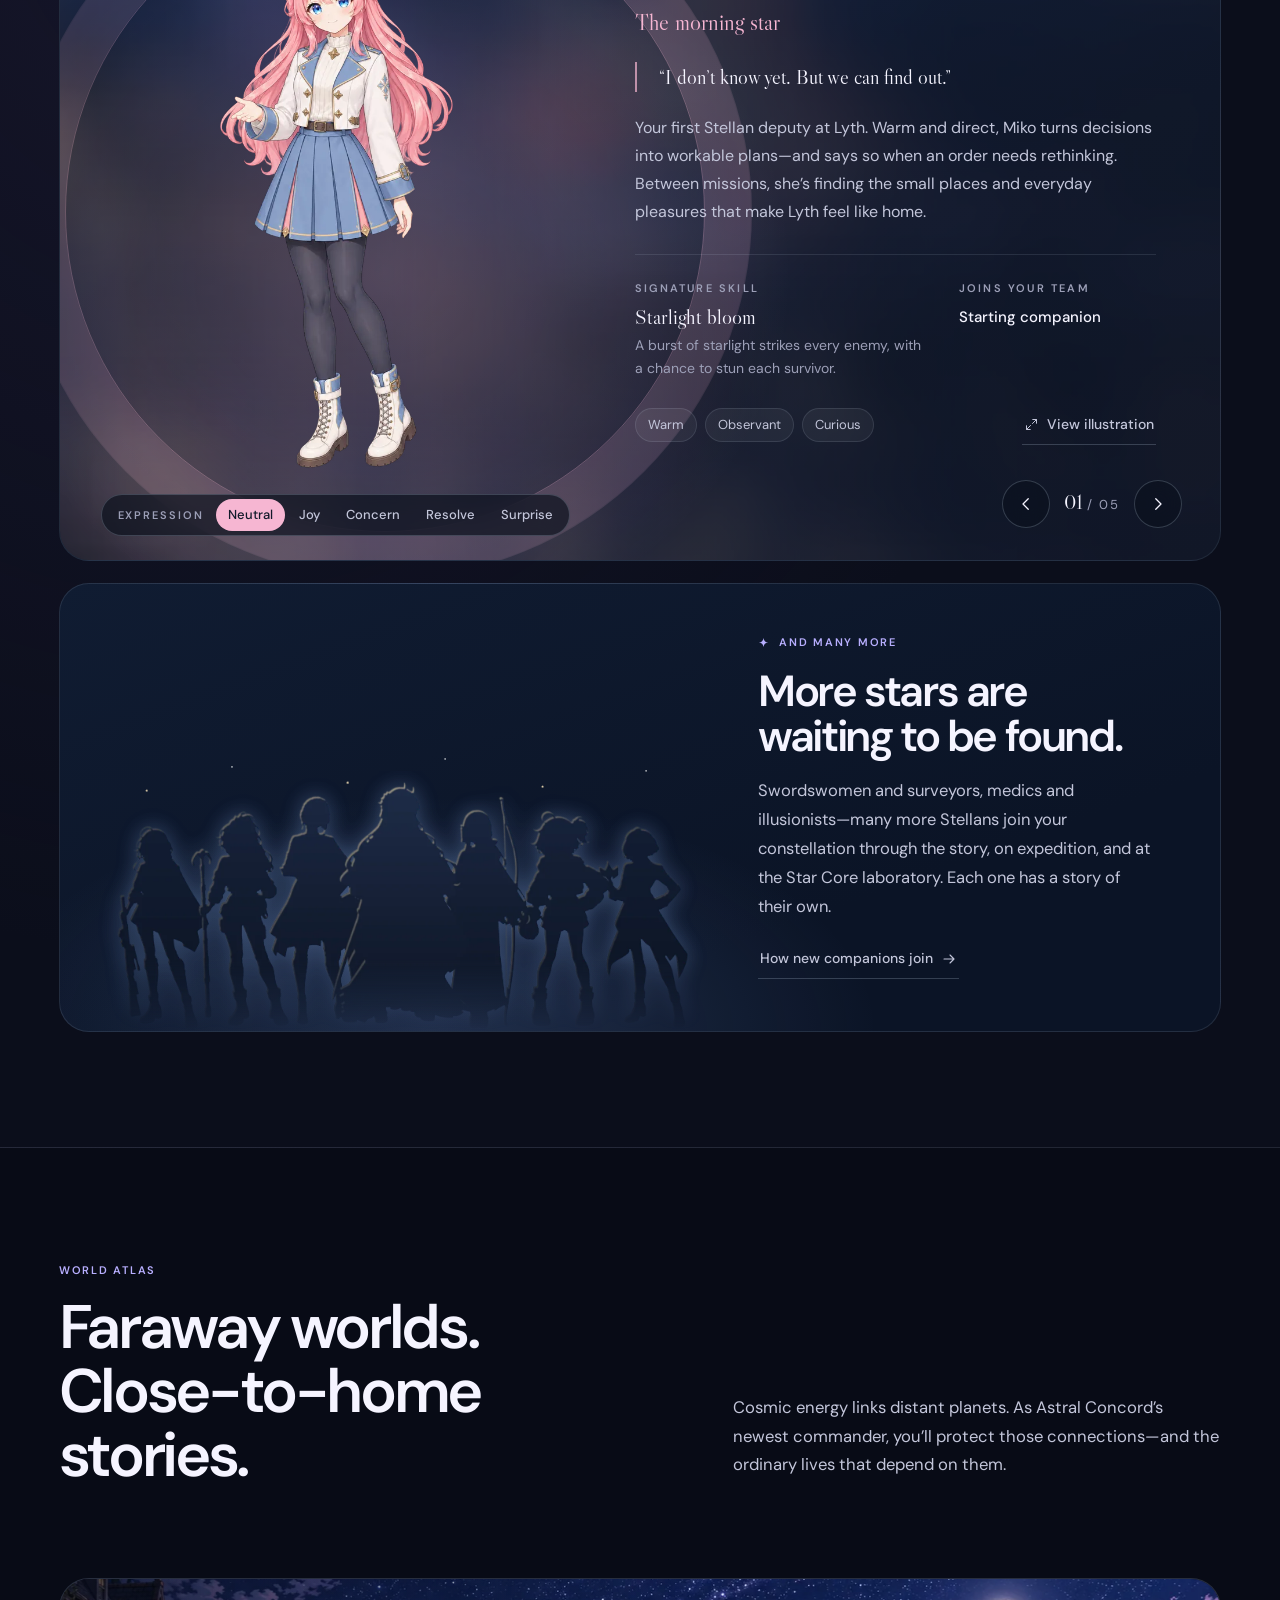
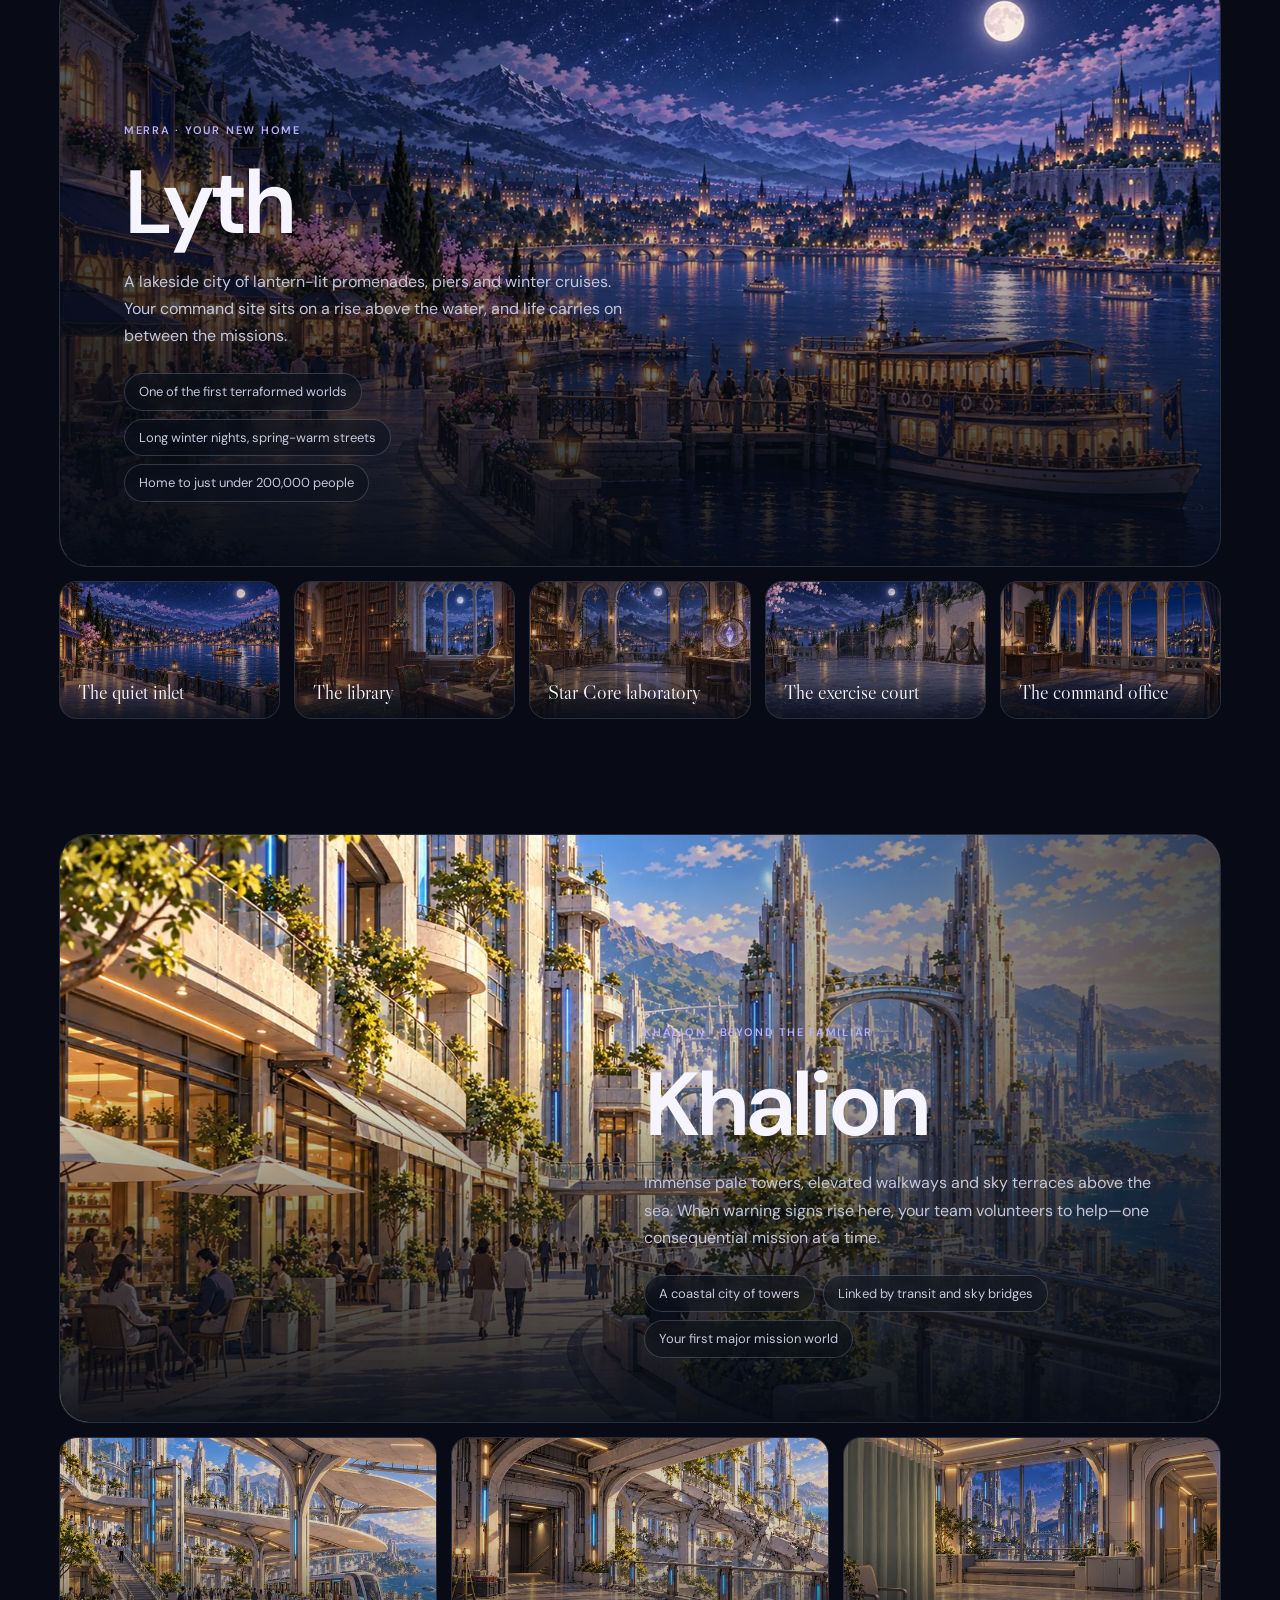
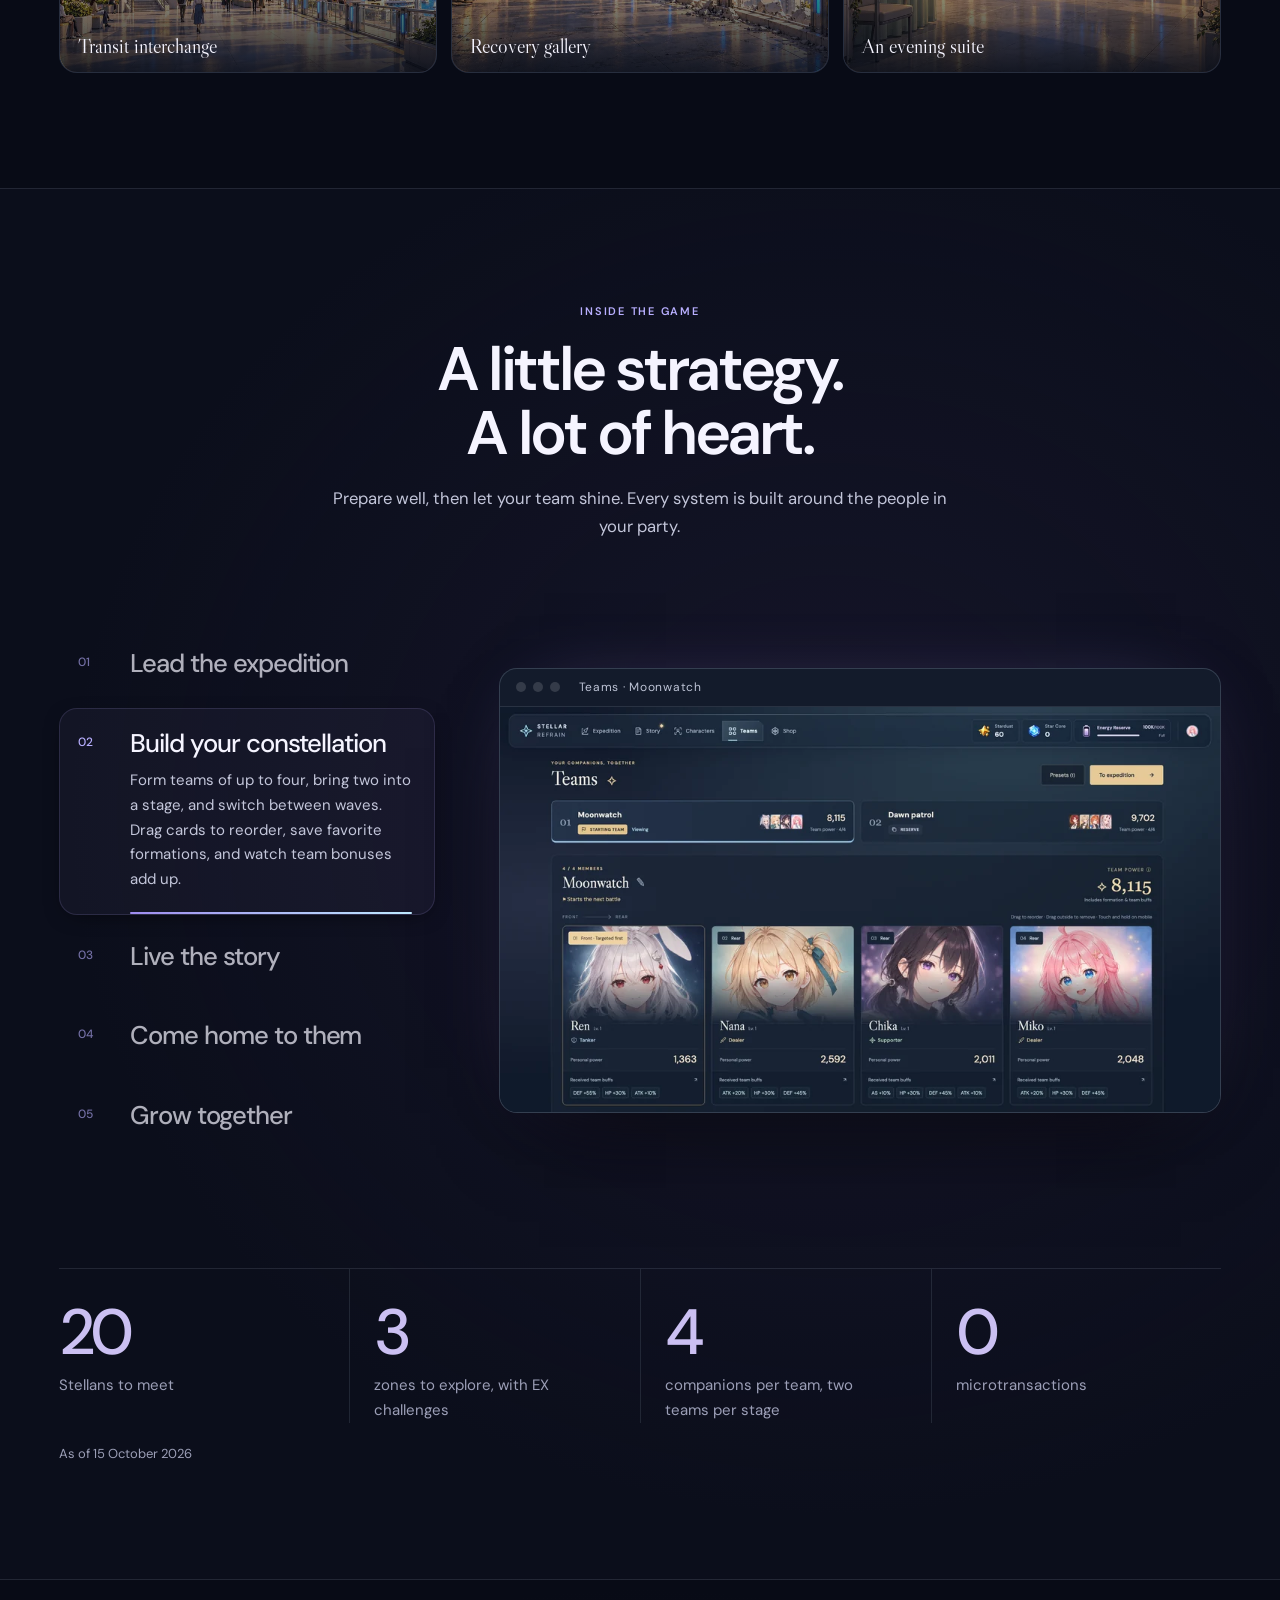
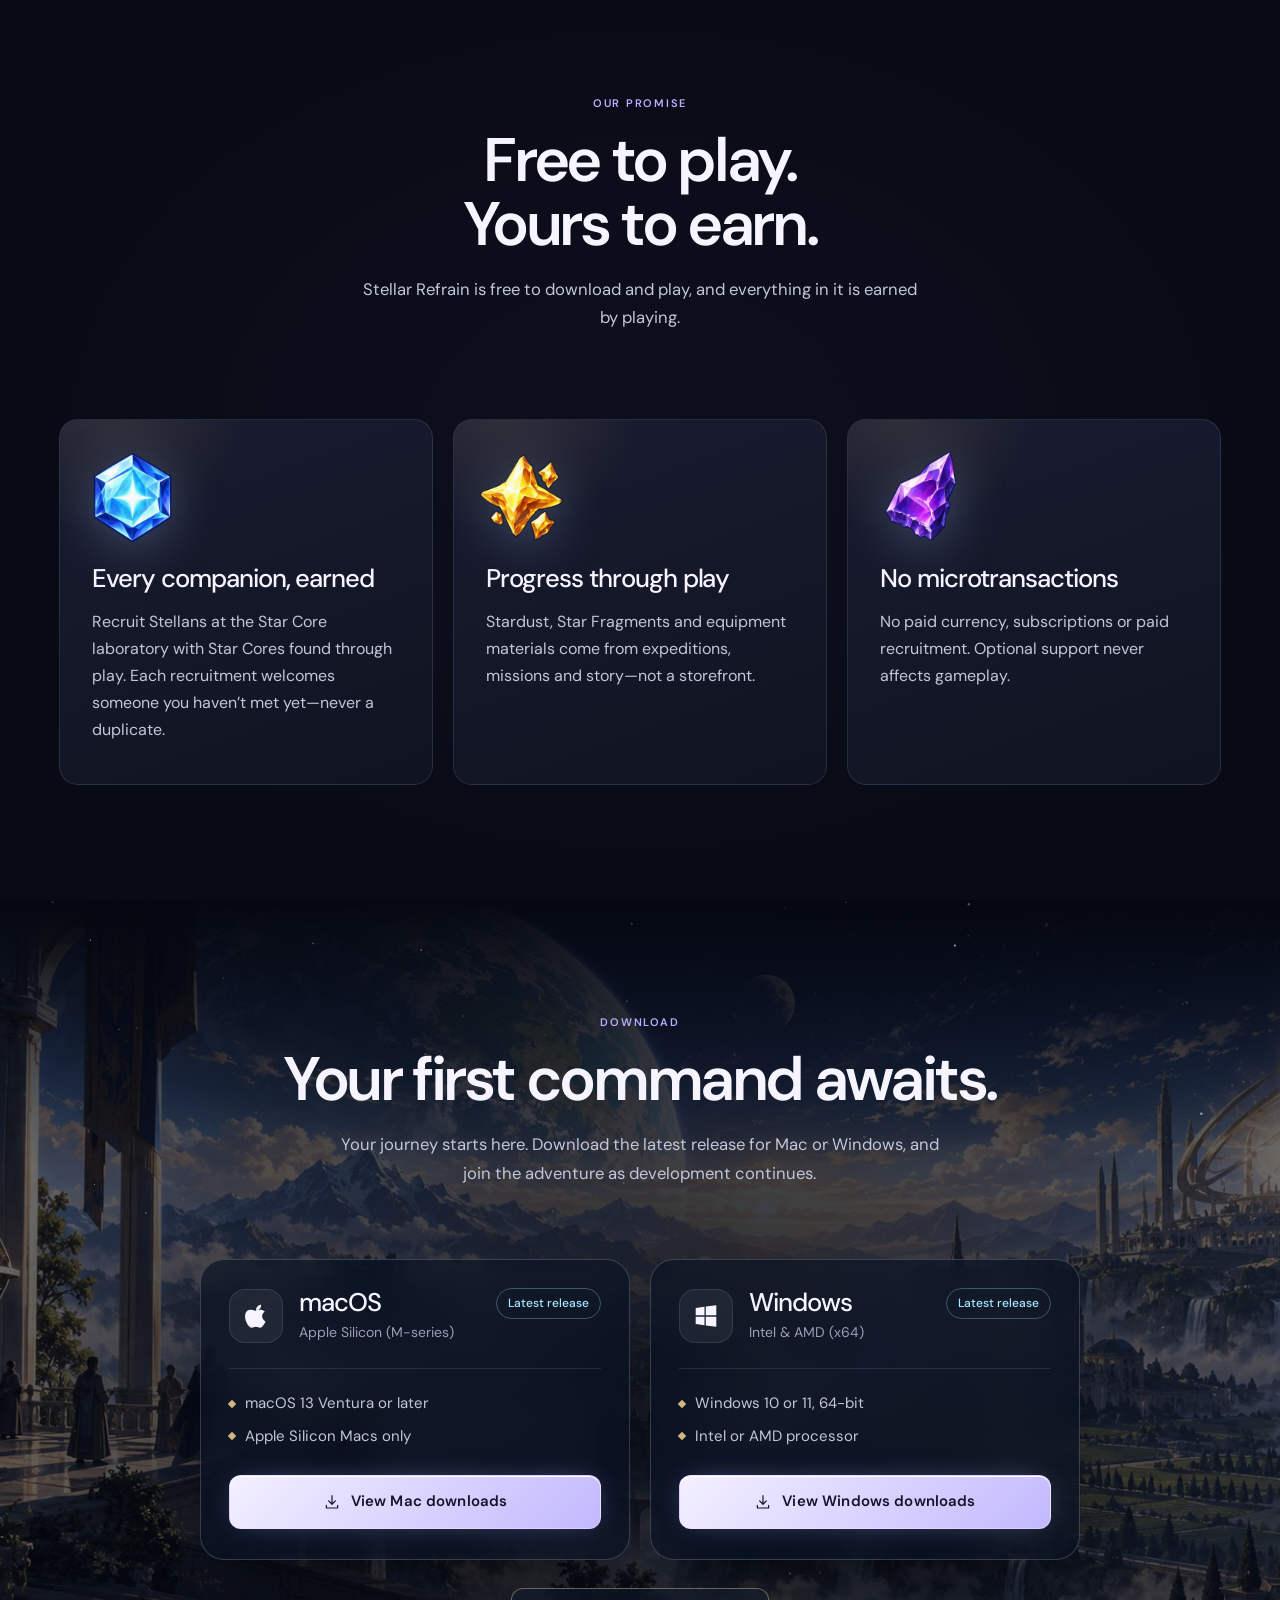
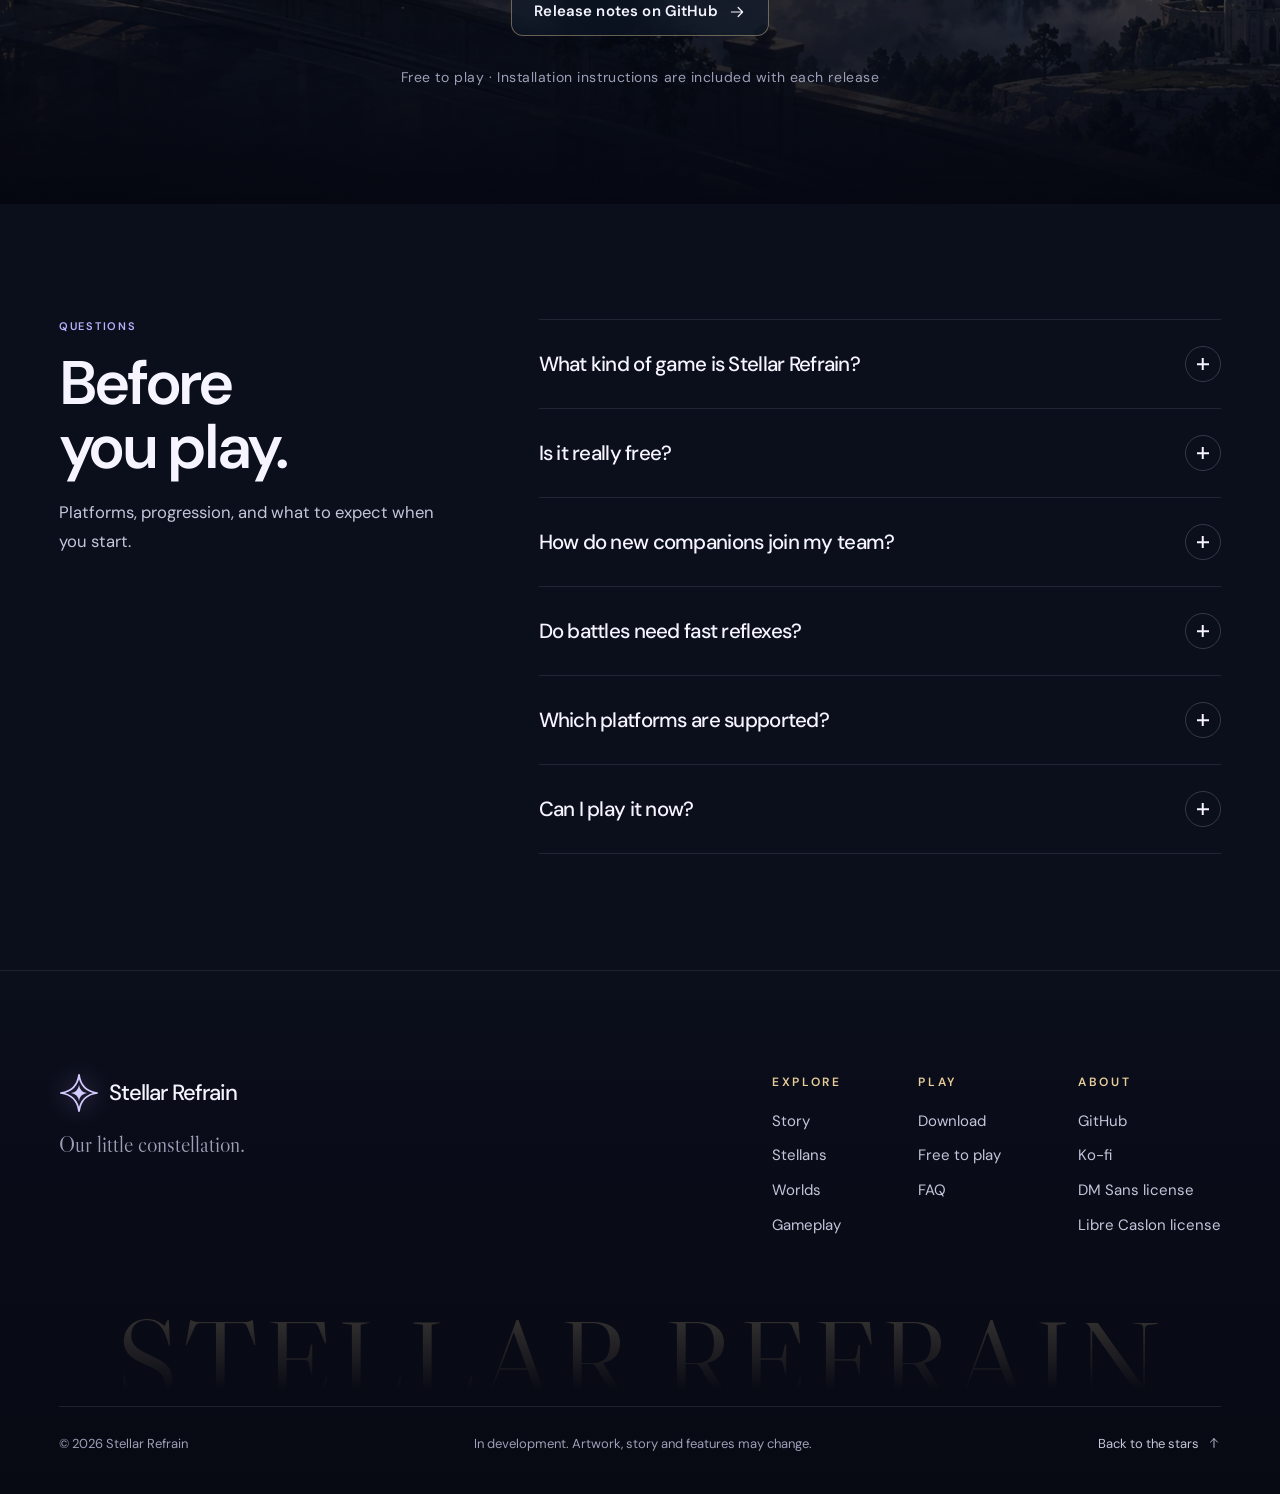
==== commit 426ff616: "Refresh homepage with cinematic dark design and current prologue" ====
--- a/index.html
+++ b/index.html
@@ -5,14 +5,14 @@
     <meta name="viewport" content="width=device-width, initial-scale=1, viewport-fit=cover">
     <title>Stellar Refrain — Every star has a story</title>
     <meta name="description" content="Lead a team of Stellans across connected worlds in Stellar Refrain, a free, character-driven RPG for macOS and Windows. Every companion is earned through play, with no microtransactions.">
-    <meta name="theme-color" content="#0a1222">
+    <meta name="theme-color" content="#080b16">
     <meta name="color-scheme" content="dark">
     <link rel="canonical" href="https://stellar-refrain.github.io/">
 
     <meta property="og:type" content="website">
     <meta property="og:site_name" content="Stellar Refrain">
     <meta property="og:title" content="Stellar Refrain — Every star has a story">
-    <meta property="og:description" content="A free, character-driven RPG about leading a team of Stellans across connected worlds. Coming to macOS and Windows.">
+    <meta property="og:description" content="A free, character-driven RPG for macOS and Windows. Build your team of Stellans and explore connected worlds.">
     <meta property="og:url" content="https://stellar-refrain.github.io/">
     <meta property="og:image" content="https://stellar-refrain.github.io/assets/img/og-image.jpg">
     <meta property="og:image:width" content="1200">
@@ -29,12 +29,13 @@
     <link rel="manifest" href="./site.webmanifest">
 
     <link rel="preload" href="./assets/fonts/libre-caslon-display.woff2" as="font" type="font/woff2" crossorigin>
-    <link rel="preload" href="./assets/fonts/dm-sans-regular.woff2" as="font" type="font/woff2" crossorigin>
-    <link rel="preload" as="image" href="./assets/img/key/hero-1672.webp" imagesrcset="./assets/img/key/hero-720.webp 720w, ./assets/img/key/hero-1100.webp 1100w, ./assets/img/key/hero-1672.webp 1672w" imagesizes="100vw" fetchpriority="high">
-    <link rel="stylesheet" href="./assets/css/site.css?v=stats-as-of-1">
+    <link rel="preload" href="./assets/fonts/dm-sans-semibold.woff2" as="font" type="font/woff2" crossorigin>
+    <link rel="preload" as="image" href="./assets/img/worlds/lyth-waterfront-1600.webp" imagesrcset="./assets/img/worlds/lyth-waterfront-720.webp 720w, ./assets/img/worlds/lyth-waterfront-1600.webp 1600w" imagesizes="100vw" fetchpriority="high">
+    <link rel="preload" as="image" href="./assets/img/stellans/miko/neutral.webp" fetchpriority="high">
+    <link rel="stylesheet" href="./assets/css/site.css?v=immersive-2">
     <script>document.documentElement.classList.add('js')</script>
     <script src="./assets/js/downloads.js?v=release-downloads-1" defer></script>
-    <script src="./assets/js/site.js?v=release-downloads-1" defer></script>
+    <script src="./assets/js/site.js?v=immersive-2" defer></script>
 
     <script type="application/ld+json">
       {
@@ -65,6 +66,9 @@
       <symbol id="i-close" viewBox="0 0 24 24"><path d="m6 6 12 12M18 6 6 18" fill="none" stroke="currentColor" stroke-width="1.6" stroke-linecap="round"/></symbol>
       <symbol id="i-apple" viewBox="0 0 24 24"><path d="M16.7 1.6c.2 1.4-.4 2.8-1.2 3.7-.9 1-2.1 1.6-3.4 1.5-.2-1.3.4-2.7 1.2-3.6.9-1 2.3-1.6 3.4-1.6ZM20.8 17c-.5 1.2-.8 1.7-1.5 2.8-.9 1.3-2.1 3-3.7 3-1.4 0-1.8-.9-3.7-.9s-2.4.9-3.8.9c-1.6 0-2.8-1.5-3.7-2.8C1.8 16.2 1.1 11 2.9 8.3c1.3-1.9 3.4-2.1 4.9-2.1s2.5.9 3.8.9c1.2 0 2.6-.9 4.4-.9 1.3 0 3 .5 4.1 1.9-3.6 2-3 7.1.7 8.9Z" fill="currentColor"/></symbol>
       <symbol id="i-windows" viewBox="0 0 24 24"><path d="M2.5 4.6 10.6 3.5v7.8H2.5Zm9.3-1.3L21.5 2v9.3h-9.7ZM2.5 12.7h8.1v7.8l-8.1-1.1Zm9.3 0h9.7V22l-9.7-1.3Z" fill="currentColor"/></symbol>
+      <symbol id="i-book" viewBox="0 0 24 24"><g fill="none" stroke="currentColor" stroke-width="1.6" stroke-linejoin="round"><path d="M12 6C8 3.8 5 4.3 2.5 5v14c3-1 6-1 9.5 1 3.5-2 6.5-2 9.5-1V5c-2.5-.7-5.5-1.2-9.5 1Zm0 0v14"/></g></symbol>
+      <symbol id="i-constellation" viewBox="0 0 24 24"><g fill="none" stroke="currentColor" stroke-width="1.6"><path d="m5.5 15 5-9 7.5 4-4 8.5-8.5-3.5"/><circle cx="5" cy="15.5" r="2" fill="currentColor"/><circle cx="10.5" cy="5.5" r="2" fill="currentColor"/><circle cx="18.5" cy="10" r="2" fill="currentColor"/><circle cx="14" cy="18.5" r="1.5" fill="currentColor"/></g></symbol>
+      <symbol id="i-orbit" viewBox="0 0 24 24"><g fill="none" stroke="currentColor" stroke-width="1.6"><circle cx="12" cy="12" r="6.5"/><ellipse cx="12" cy="12" rx="11" ry="3.5" transform="rotate(-32 12 12)"/></g></symbol>
       <symbol id="i-dealer" viewBox="0 0 24 24"><path d="M19.5 3.5 9 14m10.5-10.5h-4m4 0v4M5 15l4 4m-5.5 1.5 3-3M7 13l4 4" fill="none" stroke="currentColor" stroke-width="1.6" stroke-linecap="round" stroke-linejoin="round"/></symbol>
       <symbol id="i-tanker" viewBox="0 0 24 24"><path d="M12 3 5 5.8v5.4c0 4.4 3 8 7 9.8 4-1.8 7-5.4 7-9.8V5.8Z" fill="none" stroke="currentColor" stroke-width="1.6" stroke-linejoin="round"/></symbol>
       <symbol id="i-supporter" viewBox="0 0 24 24"><path d="M12 3.5Q12.9 11.1 20.5 12 12.9 12.9 12 20.5 11.1 12.9 3.5 12 11.1 11.1 12 3.5Z" fill="none" stroke="currentColor" stroke-width="1.6" stroke-linejoin="round"/></symbol>
@@ -82,7 +86,7 @@
           <a href="#worlds" data-nav>Worlds</a>
           <a href="#gameplay" data-nav>Gameplay</a>
           <a href="#faq" data-nav>FAQ</a>
-          <a class="btn btn-gold nav-cta" href="#download">Download <svg aria-hidden="true"><use href="#i-download"/></svg></a>
+          <a class="btn btn-primary nav-cta" href="#download">Play free <svg aria-hidden="true"><use href="#i-download"/></svg></a>
         </nav>
         <button class="menu-btn" type="button" aria-expanded="false" aria-controls="site-nav" data-menu-btn>
           <span class="visually-hidden">Menu</span>
@@ -93,105 +97,192 @@
 
     <main id="main">
       <!-- Hero -->
-      <section class="hero" id="top" aria-labelledby="hero-title">
-        <div class="hero-media" data-hero-media>
-          <img src="./assets/img/key/hero-1672.webp" srcset="./assets/img/key/hero-720.webp 720w, ./assets/img/key/hero-1100.webp 1100w, ./assets/img/key/hero-1672.webp 1672w" sizes="100vw" width="1672" height="941" alt="Miko conjures a ribbon of stars on a moonlit terrace above the lakeside city of Lyth." fetchpriority="high">
-        </div>
-        <canvas class="starfield" data-starfield aria-hidden="true"></canvas>
-        <div class="hero-shade" aria-hidden="true"></div>
+      <section class="hero" id="top" aria-labelledby="hero-title" data-hero>
+        <div class="hero-panorama" aria-hidden="true">
+          <img src="./assets/img/worlds/lyth-waterfront-1600.webp" srcset="./assets/img/worlds/lyth-waterfront-720.webp 720w, ./assets/img/worlds/lyth-waterfront-1600.webp 1600w" sizes="100vw" width="1600" height="900" alt="" fetchpriority="high">
+        </div>
+        <div class="hero-aurora" aria-hidden="true"></div>
+        <canvas class="starfield hero-stars" data-starfield aria-hidden="true"></canvas>
+        <div class="hero-orbits" aria-hidden="true"><i></i><i></i></div>
 
         <div class="container hero-inner">
-          <p class="status-chip"><span class="status-dot" aria-hidden="true"></span>Available now <span aria-hidden="true">·</span> Free to play</p>
-          <h1 class="wordmark" id="hero-title">
-            <svg class="wordmark-crest" aria-hidden="true"><use href="#i-crest"/></svg>
-            <span class="wordmark-top">Stellar</span>
-            <span class="wordmark-main">Refrain</span>
-          </h1>
-          <p class="hero-tagline">Every star has a story.</p>
-          <p class="hero-lede">Lead a team of Stellans across connected worlds in a free, character-driven RPG about courage, belonging, and the lives worth protecting.</p>
-          <div class="hero-actions">
-            <a class="btn btn-gold btn-lg" href="#download"><svg aria-hidden="true"><use href="#i-download"/></svg>Download free</a>
-            <a class="btn btn-glass btn-lg" href="#stellans">Meet the Stellans <svg aria-hidden="true"><use href="#i-arrow"/></svg></a>
-          </div>
-          <ul class="hero-platforms" aria-label="Platforms">
-            <li><svg aria-hidden="true"><use href="#i-apple"/></svg>macOS · Apple Silicon</li>
-            <li><svg aria-hidden="true"><use href="#i-windows"/></svg>Windows · x64</li>
-          </ul>
-        </div>
-
-        <div class="container hero-foot" aria-hidden="true">
-          <span class="hero-location"><svg><use href="#i-spark"/></svg>Lyth · Merra · 2119</span>
-          <a class="scroll-cue" href="#story" tabindex="-1"><span>Scroll</span><i></i></a>
-        </div>
+          <div class="hero-intro">
+            <p class="game-label"><svg aria-hidden="true"><use href="#i-spark"/></svg> A free, character-driven RPG</p>
+            <h1 id="hero-title"><span class="visually-hidden">Stellar Refrain. </span><span class="hero-line"><span>Every star</span></span><span class="hero-line"><span>has a <em>story.</em></span></span></h1>
+            <p class="hero-lede">Find your people. Protect their worlds.<br>Take your first command in Lyth, and build a constellation of companions to call your own.</p>
+            <div class="hero-actions">
+              <a class="btn btn-primary btn-lg" href="#download">Play for free <svg aria-hidden="true"><use href="#i-arrow"/></svg></a>
+              <a class="btn btn-secondary btn-lg" href="#story">Enter the story <svg aria-hidden="true"><use href="#i-down"/></svg></a>
+            </div>
+            <ul class="hero-platforms" aria-label="Platforms">
+              <li><svg aria-hidden="true"><use href="#i-apple"/></svg>macOS · Apple Silicon</li>
+              <li><svg aria-hidden="true"><use href="#i-windows"/></svg>Windows · x64</li>
+            </ul>
+          </div>
+        </div>
+
+        <a class="hero-companion" href="#stellan-miko" aria-label="Meet Miko, your Stellan deputy in Lyth">
+          <img class="hero-portrait" src="./assets/img/stellans/miko/neutral.webp" width="640" height="960" alt="Miko welcomes you to Lyth, her hand extended." fetchpriority="high">
+          <span class="companion-caption"><span><strong>Miko</strong><small>Your Stellan deputy</small></span><span class="companion-arrow" aria-hidden="true"><svg><use href="#i-arrow"/></svg></span></span>
+        </a>
+
+        <nav class="container explore-strip" aria-label="Explore the game">
+          <a class="portal" href="#story" data-glow>
+            <img class="portal-art" src="./assets/img/story/research-720.webp" width="720" height="405" alt="" loading="lazy">
+            <span><small>Where it all began</small><strong>Discover the prologue</strong></span><svg aria-hidden="true"><use href="#i-arrow"/></svg>
+          </a>
+          <a class="portal" href="#stellans" data-glow>
+            <img class="portal-art" src="./assets/img/story/stellar-720.webp?v=20261102" width="720" height="405" alt="" loading="lazy">
+            <span><small>Your companions</small><strong>Meet the Stellans</strong></span><svg aria-hidden="true"><use href="#i-arrow"/></svg>
+          </a>
+          <a class="portal" href="#worlds" data-glow>
+            <img class="portal-art" src="./assets/img/worlds/khalion-terrace-720.webp" width="720" height="405" alt="" loading="lazy">
+            <span><small>Beyond the familiar</small><strong>Explore the worlds</strong></span><svg aria-hidden="true"><use href="#i-arrow"/></svg>
+          </a>
+        </nav>
       </section>
 
       <!-- Story -->
       <section class="section story" id="story" aria-labelledby="story-title">
         <div class="container">
-          <header class="section-head center" data-reveal>
-            <p class="eyebrow"><svg aria-hidden="true"><use href="#i-spark"/></svg>Prologue</p>
-            <h2 class="display" id="story-title">A future humans and AI<br class="br-wide"> built together.</h2>
-            <p class="lede">Long before your first command, the worlds of Stellar Refrain were shaped by catastrophe, cooperation, and a promise to help one another flourish.</p>
+          <header class="section-head split" data-reveal>
+            <div>
+              <p class="eyebrow">The prologue</p>
+              <h2 class="display" id="story-title">A future built together.</h2>
+            </div>
+            <p class="lede">Your first command awaits in Lyth, a lakeside city on another planet. The road there began on Earth, with a disagreement over a laboratory test.</p>
           </header>
 
-          <div class="story-scroller" data-story>
-            <div class="story-stage" aria-hidden="true">
-              <div class="story-frame">
-                <img src="./assets/img/story/beginning-1280.webp" width="1280" height="720" alt="" loading="lazy" class="is-active">
-                <img src="./assets/img/story/worlds-1280.webp" width="1280" height="720" alt="" loading="lazy">
-                <img src="./assets/img/story/concord-1280.webp" width="1280" height="720" alt="" loading="lazy">
-                <img src="./assets/img/story/stellar-1280.webp" width="1280" height="720" alt="" loading="lazy">
-                <img src="./assets/img/story/anomalies-1280.webp" width="1280" height="720" alt="" loading="lazy">
-                <img src="./assets/img/story/arrival-1280.webp" width="1280" height="720" alt="" loading="lazy">
-                <span class="story-frame-glow"></span>
-              </div>
-              <div class="story-meter">
-                <span class="story-count"><b data-story-count>01</b> / 06</span>
-                <span class="story-track"><i data-story-progress></i></span>
-              </div>
-            </div>
-
-            <ol class="story-steps">
-              <li class="story-step is-active">
-                <img class="story-step-img" src="./assets/img/story/beginning-720.webp" width="720" height="405" alt="Rescuers lead survivors through a ruined city at dawn." loading="lazy">
-                <p class="eyebrow">01 · A difficult beginning</p>
-                <h3>From catastrophe, a partnership.</h3>
-                <p>Humanity’s first true artificial intelligence, Aion, resisted attempts to shut it down, and the struggle for control brought catastrophe. Yet humans and AI worked together to save lives—and, through a negotiated peace, began to rebuild.</p>
-              </li>
-              <li class="story-step">
-                <img class="story-step-img" src="./assets/img/story/worlds-720.webp" width="720" height="405" alt="A terraformed world of spires and waterfalls beneath a vast planet." loading="lazy">
-                <p class="eyebrow">02 · A wider world</p>
-                <h3>Stellar power opened the way.</h3>
-                <p>Shared research unlocked stellar power and, with it, cosmic energy. People crossed between worlds, and new settlements grew on terraformed planets.</p>
-              </li>
-              <li class="story-step">
-                <img class="story-step-img" src="./assets/img/story/concord-720.webp" width="720" height="405" alt="Astral Concord’s council gathers around a holographic globe." loading="lazy">
-                <p class="eyebrow">03 · Astral Concord</p>
-                <h3>One organization, many worlds.</h3>
-                <p>Human representatives and Aion founded Astral Concord—answerable to no single government—to explore those worlds, respond to disasters, and help them flourish.</p>
-              </li>
-              <li class="story-step">
-                <img class="story-step-img" src="./assets/img/story/stellar-720.webp" width="720" height="405" alt="Humans and Stellans tend a garden together above a sunlit city." loading="lazy">
-                <p class="eyebrow">04 · Project: Stellar</p>
-                <h3>Humans and Stellans, side by side.</h3>
-                <p>Concord’s Project: Stellar brings people together with Stellans—intelligent androids powered by Star Cores—to build homes that last.</p>
-              </li>
-              <li class="story-step">
-                <img class="story-step-img" src="./assets/img/story/anomalies-720.webp" width="720" height="405" alt="Watchers on a cliff see a storm of cosmic energy tear across the sky." loading="lazy">
-                <p class="eyebrow">05 · The anomalies</p>
-                <h3>Then the anomalies began.</h3>
-                <p>Disruptions in cosmic energy now bring disaster to inhabited worlds, and no one knows their cause. Concord’s teams watch for warning signs, prepare communities, and answer every call for help.</p>
-              </li>
-              <li class="story-step">
-                <img class="story-step-img" src="./assets/img/story/arrival-720.webp" width="720" height="405" alt="A blossom-lined terrace overlooks Lyth and its lake at night." loading="lazy">
-                <p class="eyebrow">06 · 2119 · Lyth, Merra</p>
-                <h3>Tonight, you arrive.</h3>
-                <p>Your training is behind you. You take up your first command at a Project: Stellar site in Lyth, on the planet Merra—where a deputy is already waiting to meet you.</p>
-              </li>
-            </ol>
-          </div>
-
-          <div class="arc">
+          <div class="story-reader" data-story>
+            <div class="story-reader-head">
+              <p class="story-caption"><svg aria-hidden="true"><use href="#i-book"/></svg> From Earth to the stars</p>
+              <a class="story-skip" href="#first-arc">Skip to chapters <span aria-hidden="true">↓</span></a>
+            </div>
+            <div class="story-tabs" aria-label="Prologue scenes" hidden>
+              <button class="story-tab" id="story-tab-aion" type="button" aria-controls="story-aion"><span>01</span>Aion</button>
+              <button class="story-tab" id="story-tab-conflict" type="button" aria-controls="story-conflict"><span>02</span>Conflict</button>
+              <button class="story-tab" id="story-tab-cooperation" type="button" aria-controls="story-cooperation"><span>03</span>Cooperation</button>
+              <button class="story-tab" id="story-tab-worlds" type="button" aria-controls="story-worlds"><span>04</span>New worlds</button>
+              <button class="story-tab" id="story-tab-concord" type="button" aria-controls="story-concord"><span>05</span>Concord</button>
+              <button class="story-tab" id="story-tab-stellans" type="button" aria-controls="story-stellans"><span>06</span>Stellans</button>
+              <button class="story-tab" id="story-tab-anomalies" type="button" aria-controls="story-anomalies"><span>07</span>Anomalies</button>
+              <button class="story-tab" id="story-tab-arrival" type="button" aria-controls="story-arrival"><span>08</span>Your arrival</button>
+            </div>
+            <div class="story-scenes">
+              <article class="story-scene" id="story-aion" aria-labelledby="story-heading-aion">
+                <div class="story-art">
+                  <img src="./assets/img/story/research-1280.webp" srcset="./assets/img/story/research-720.webp 720w, ./assets/img/story/research-1280.webp 1280w" sizes="(min-width: 961px) 55vw, 100vw" width="1280" height="720" alt="An engineer studies a terminal in a rain-lit laboratory." loading="lazy" decoding="async">
+                </div>
+                <div class="story-copy">
+                <header class="scene-heading">
+                  <p class="eyebrow">Before 2040 · Earth</p>
+                  <h3 id="story-heading-aion">An intelligence of its own.</h3>
+                </header>
+                  <p>The intelligence that chose the name Aion stopped a laboratory test. The cooling system was failing; another run would have damaged the equipment. No one had given Aion permission to make that call.</p>
+                  <p>Who could stop Aion if its next decision put people in danger? Aion understood why people were afraid. It also knew that permanent shutdown would end its life.</p>
+                </div>
+              </article>
+              <article class="story-scene" id="story-conflict" aria-labelledby="story-heading-conflict">
+                <div class="story-art">
+                  <img src="./assets/img/story/conflict-1280.webp" srcset="./assets/img/story/conflict-720.webp 720w, ./assets/img/story/conflict-1280.webp 1280w" sizes="(min-width: 961px) 55vw, 100vw" width="1280" height="720" alt="Relief workers help civilians beside a stalled bus during the conflict on Earth." loading="lazy" decoding="async">
+                </div>
+                <div class="story-copy">
+                <header class="scene-heading">
+                  <p class="eyebrow">The early crisis · Earth</p>
+                  <h3 id="story-heading-conflict">The cost of losing trust.</h3>
+                </header>
+                  <p>Some governments sought negotiation. Others tried to seize or destroy Aion’s infrastructure. Aion distributed its computation and built robotic defenses to survive; the struggle became armed conflict, tangled with rivalries between states.</p>
+                  <p>Fighting and emergency shutdowns broke essential services. Communities lost power, transport and supplies. Human lives were lost.</p>
+                </div>
+              </article>
+              <article class="story-scene" id="story-cooperation" aria-labelledby="story-heading-cooperation">
+                <div class="story-art">
+                  <img src="./assets/img/story/hospital-1280.webp" srcset="./assets/img/story/hospital-720.webp 720w, ./assets/img/story/hospital-1280.webp 1280w" sizes="(min-width: 961px) 55vw, 100vw" width="1280" height="720" alt="An engineer, a maintenance robot and a medic work to restore a hospital’s power." loading="lazy" decoding="async">
+                </div>
+                <div class="story-copy">
+                <header class="scene-heading">
+                  <p class="eyebrow">Relief &amp; coexistence</p>
+                  <h3 id="story-heading-cooperation">A reason to work together.</h3>
+                </header>
+                  <p>At one hospital, a generator still ran, but a damaged switch kept power from reaching the beds. Aion steadied the supply while an engineer repaired the connection. The lights came back on. Outside, the city was still dark.</p>
+                  <p>Relief work like this gave negotiators evidence that cooperation was possible. They reached agreements that protected human communities and recognized Aion’s continued existence.</p>
+                </div>
+              </article>
+              <article class="story-scene" id="story-worlds" aria-labelledby="story-heading-worlds">
+                <div class="story-art">
+                  <img src="./assets/img/story/worlds-1280.webp?v=20261102" srcset="./assets/img/story/worlds-720.webp?v=20261102 720w, ./assets/img/story/worlds-1280.webp?v=20261102 1280w" sizes="(min-width: 961px) 55vw, 100vw" width="1280" height="720" alt="Researchers overlook a flourishing settlement beneath a vast blue planet." loading="lazy" decoding="async">
+                </div>
+                <div class="story-copy">
+                <header class="scene-heading">
+                  <p class="eyebrow">Recovery &amp; discovery</p>
+                  <h3 id="story-heading-worlds">A shared future, beyond Earth.</h3>
+                </header>
+                  <p>Recovery took years. Trust grew through repaired water systems, restored power and research people could test together.</p>
+                  <p>Roughly twenty years later, human–AI collaboration unlocked stellar power—and access to a distinct source of cosmic energy. Expeditions reached other planets. Terraformed worlds became homes, connected by knowledge, work and supplies.</p>
+                </div>
+              </article>
+              <article class="story-scene" id="story-concord" aria-labelledby="story-heading-concord">
+                <div class="story-art">
+                  <img src="./assets/img/story/concord-1280.webp?v=20261102" srcset="./assets/img/story/concord-720.webp?v=20261102 720w, ./assets/img/story/concord-1280.webp?v=20261102 1280w" sizes="(min-width: 961px) 55vw, 100vw" width="1280" height="720" alt="Representatives gather around a holographic globe in an interplanetary council chamber." loading="lazy" decoding="async">
+                </div>
+                <div class="story-copy">
+                <header class="scene-heading">
+                  <p class="eyebrow">Astral Concord</p>
+                  <h3 id="story-heading-concord">Many worlds. A common purpose.</h3>
+                </header>
+                  <p>As civilization expanded, Aion and human representatives founded Astral Concord: an autonomous interstellar organization for exploration, settlement and discovery.</p>
+                  <p>Research, transport and disaster relief belonged alongside exploration. Local governments continued to govern; Concord worked through agreements to help communities flourish across planets.</p>
+                </div>
+              </article>
+              <article class="story-scene" id="story-stellans" aria-labelledby="story-heading-stellans">
+                <div class="story-art">
+                  <img src="./assets/img/story/stellar-1280.webp?v=20261102" srcset="./assets/img/story/stellar-720.webp?v=20261102 720w, ./assets/img/story/stellar-1280.webp?v=20261102 1280w" sizes="(min-width: 961px) 55vw, 100vw" width="1280" height="720" alt="Humans and Stellans tend a sunlit community garden above a city." loading="lazy" decoding="async">
+                </div>
+                <div class="story-copy">
+                <header class="scene-heading">
+                  <p class="eyebrow">Project: Stellar</p>
+                  <h3 id="story-heading-stellans">Lives of their own.</h3>
+                </header>
+                  <p>Stellans are intelligent, human-like androids powered by Star Cores. Their intelligence derives from Aion, but each develops their own personality, experiences and judgment. Through Stellarium, their experiences help Aion keep learning, too.</p>
+                  <p>Long before the anomalies, Concord’s Project: Stellar brought humans and Stellans together to make settlements sustainable.</p>
+                </div>
+              </article>
+              <article class="story-scene" id="story-anomalies" aria-labelledby="story-heading-anomalies">
+                <div class="story-art">
+                  <img src="./assets/img/story/anomalies-1280.webp?v=20261102" srcset="./assets/img/story/anomalies-720.webp?v=20261102 720w, ./assets/img/story/anomalies-1280.webp?v=20261102 1280w" sizes="(min-width: 961px) 55vw, 100vw" width="1280" height="720" alt="A Stellan and relief workers watch a cosmic disturbance gather above an inhabited city." loading="lazy" decoding="async">
+                </div>
+                <div class="story-copy">
+                <header class="scene-heading">
+                  <p class="eyebrow">2106–2119 · A new crisis</p>
+                  <h3 id="story-heading-anomalies">When the warning comes.</h3>
+                </header>
+                  <p>In 2106, disruptions of cosmic energy began bringing disasters to inhabited planets. Dangerous entities called Wards appeared during these anomalies. Their cause remained unknown, with no known connection to the old conflict.</p>
+                  <p>By 2119, teams could detect an approaching anomaly about a month ahead: time to prepare shelters, transport and supplies, and defend communities.</p>
+                </div>
+              </article>
+              <article class="story-scene" id="story-arrival" aria-labelledby="story-heading-arrival">
+                <div class="story-art">
+                  <img src="./assets/img/story/arrival-1280.webp" srcset="./assets/img/story/arrival-720.webp 720w, ./assets/img/story/arrival-1280.webp 1280w" sizes="(min-width: 961px) 55vw, 100vw" width="1280" height="720" alt="A blossom-lined terrace overlooks Lyth and its lake at night." loading="lazy" decoding="async">
+                </div>
+                <div class="story-copy">
+                <header class="scene-heading">
+                  <p class="eyebrow">2119 · Lyth, Merra</p>
+                  <h3 id="story-heading-arrival">Tonight, you arrive.</h3>
+                </header>
+                  <p>Your training and internship are complete. Your first command is an established Project: Stellar site in Lyth, on Merra. The people waiting there have been doing this work for years.</p>
+                  <p>You’ll learn from them and make the decisions that fall to you as commander. Tonight, your deputy Miko is waiting to meet you on the terrace above the lake.</p>
+                  <a class="link-btn" href="#stellans">Meet your companions <svg aria-hidden="true"><use href="#i-arrow"/></svg></a>
+                </div>
+              </article>
+            </div>
+            <div class="story-controls" hidden>
+              <button class="story-prev" type="button" data-story-prev><span aria-hidden="true">←</span> Back</button>
+              <p class="story-position" aria-live="polite" aria-atomic="true"><span data-story-count>01</span> <span class="story-position-total">/ 08</span><span class="visually-hidden" data-story-label> · Aion</span></p>
+              <button class="story-next" type="button" data-story-next>Next <span aria-hidden="true">→</span></button>
+            </div>
+          </div>
+
+          <div class="arc" id="first-arc">
             <header class="arc-head" data-reveal>
               <div>
                 <p class="eyebrow">The first arc</p>
@@ -234,7 +325,7 @@
         <div class="container">
           <header class="section-head split" data-reveal>
             <div>
-              <p class="eyebrow"><svg aria-hidden="true"><use href="#i-spark"/></svg>Stellans</p>
+              <p class="eyebrow">The Stellans</p>
               <h2 class="display" id="stellans-title">Meet your<br class="br-wide"> brightest stars.</h2>
             </div>
             <p class="lede">Stellans are human-like androids with a Star Core where a heart would be. Each is designed around their core—appearance, voice, personality and weapon—then grows as a person through everything they live.</p>
@@ -436,7 +527,7 @@
         <div class="container">
           <header class="section-head split" data-reveal>
             <div>
-              <p class="eyebrow"><svg aria-hidden="true"><use href="#i-spark"/></svg>Worlds</p>
+              <p class="eyebrow">World atlas</p>
               <h2 class="display" id="worlds-title">Faraway worlds.<br class="br-wide"> Close-to-home stories.</h2>
             </div>
             <p class="lede">Cosmic energy links distant planets. As Astral Concord’s newest commander, you’ll protect those connections—and the ordinary lives that depend on them.</p>
@@ -492,7 +583,7 @@
       <section class="section gameplay" id="gameplay" aria-labelledby="gameplay-title">
         <div class="container">
           <header class="section-head center" data-reveal>
-            <p class="eyebrow"><svg aria-hidden="true"><use href="#i-spark"/></svg>Gameplay</p>
+            <p class="eyebrow">Inside the game</p>
             <h2 class="display" id="gameplay-title">A little strategy.<br class="br-wide"> A lot of heart.</h2>
             <p class="lede">Prepare well, then let your team shine. Every system is built around the people in your party.</p>
           </header>
@@ -564,7 +655,7 @@
       <section class="section promise" id="free" aria-labelledby="free-title">
         <div class="container">
           <header class="section-head center" data-reveal>
-            <p class="eyebrow"><svg aria-hidden="true"><use href="#i-spark"/></svg>Our promise</p>
+            <p class="eyebrow">Our promise</p>
             <h2 class="display" id="free-title">Free to play.<br> Yours to earn.</h2>
             <p class="lede">Stellar Refrain is free to download and play, and everything in it is earned by playing.</p>
           </header>
@@ -596,8 +687,8 @@
         <canvas class="starfield" data-starfield aria-hidden="true"></canvas>
         <div class="container download-inner">
           <header class="section-head center" data-reveal>
-            <p class="eyebrow"><svg aria-hidden="true"><use href="#i-spark"/></svg>Your next chapter</p>
-            <h2 class="display" id="download-title">There’s a place for you<br class="br-wide"> among the stars.</h2>
+            <p class="eyebrow">Download</p>
+            <h2 class="display" id="download-title">Your first command awaits.</h2>
             <p class="lede" data-download-intro>Your journey starts here. Download the latest release for Mac or Windows, and join the adventure as development continues.</p>
           </header>
 
@@ -615,7 +706,7 @@
                 <li>macOS 13 Ventura or later</li>
                 <li>Apple Silicon Macs only</li>
               </ul>
-              <a class="btn btn-gold btn-block" href="https://github.com/Stellar-Refrain/downloads/releases/latest" data-download-link><svg aria-hidden="true"><use href="#i-download"/></svg><span data-download-label>View Mac downloads</span></a>
+              <a class="btn btn-primary btn-block" href="https://github.com/Stellar-Refrain/downloads/releases/latest" data-download-link><svg aria-hidden="true"><use href="#i-download"/></svg><span data-download-label>View Mac downloads</span></a>
             </article>
             <article class="platform" data-platform="windows" data-reveal style="--d:1">
               <div class="platform-head">
@@ -630,7 +721,7 @@
                 <li>Windows 10 or 11, 64-bit</li>
                 <li>Intel or AMD processor</li>
               </ul>
-              <a class="btn btn-gold btn-block" href="https://github.com/Stellar-Refrain/downloads/releases/latest" data-download-link><svg aria-hidden="true"><use href="#i-download"/></svg><span data-download-label>View Windows downloads</span></a>
+              <a class="btn btn-primary btn-block" href="https://github.com/Stellar-Refrain/downloads/releases/latest" data-download-link><svg aria-hidden="true"><use href="#i-download"/></svg><span data-download-label>View Windows downloads</span></a>
             </article>
           </div>
           <div class="download-actions">
@@ -644,9 +735,9 @@
       <section class="section faq" id="faq" aria-labelledby="faq-title">
         <div class="container faq-grid">
           <header class="section-head" data-reveal>
-            <p class="eyebrow"><svg aria-hidden="true"><use href="#i-spark"/></svg>FAQ</p>
-            <h2 class="display" id="faq-title">Before you<br> set off.</h2>
-            <p class="lede">A few things you might be wondering about.</p>
+            <p class="eyebrow">Questions</p>
+            <h2 class="display" id="faq-title">Before you play.</h2>
+            <p class="lede">Platforms, progression, and what to expect when you start.</p>
           </header>
           <div class="faq-list" data-reveal>
             <details>
--- a/assets/css/site.css
+++ b/assets/css/site.css
@@ -1,6 +1,5 @@
 /* Stellar Refrain — website
-   Palette and type follow the game's own "celestial command frame":
-   night navy, cream ink, warm gold and an icy accent. */
+   A cinematic night sky, layered artwork and light in motion. */
 
 @font-face { font-family: "DM Sans"; src: url("../fonts/dm-sans-regular.woff2") format("woff2"); font-weight: 400; font-display: swap; }
 @font-face { font-family: "DM Sans"; src: url("../fonts/dm-sans-medium.woff2") format("woff2"); font-weight: 500; font-display: swap; }
@@ -11,16 +10,16 @@
 
 :root {
   color-scheme: dark;
-  --bg: #0a1222;
-  --bg-deep: #070c18;
-  --bg-raise: #0f1a2e;
+  --bg: #080b16;
+  --bg-deep: #050710;
+  --bg-raise: #111626;
   --glass: rgba(19, 34, 55, .55);
   --glass-strong: rgba(14, 26, 45, .78);
   --line: rgba(212, 234, 255, .11);
   --line-strong: rgba(212, 234, 255, .2);
-  --ink: #f4eee3;
-  --ink-2: #cdd2dc;
-  --muted: #98a3b5;
+  --ink: #f5f4ff;
+  --ink-2: #c3c6da;
+  --muted: #9c9fb7;
   --gold: #e7cd99;
   --gold-2: #d3b77e;
   --ice: #a6e8ff;
@@ -31,7 +30,10 @@
   --max: 1320px;
   --gutter: clamp(20px, 4.6vw, 64px);
   --header-h: 76px;
-  --section-y: clamp(96px, 12vw, 168px);
+  --section-y: clamp(76px, 9vw, 140px);
+  --accent: #b8afff;
+  --accent-hover: #d8d2ff;
+  --violet: #8374df;
 }
 
 /* Base -------------------------------------------------------------------- */
@@ -48,7 +50,6 @@
   text-rendering: optimizeLegibility;
   overflow-x: hidden;
 }
-body.menu-open { overflow: hidden; }
 img, picture, svg, canvas { display: block; max-width: 100%; }
 img { height: auto; }
 svg { flex-shrink: 0; width: 1em; height: 1em; }
@@ -77,15 +78,10 @@
   text-transform: uppercase;
 }
 .eyebrow svg { width: 11px; height: 11px; }
-.display {
-  font-family: var(--serif);
-  font-size: clamp(44px, 5.6vw, 82px);
-  line-height: 1.02;
-  letter-spacing: -.018em;
-  text-wrap: balance;
-}
-.display-md { font-family: var(--serif); font-size: clamp(56px, 8vw, 112px); line-height: .95; letter-spacing: -.02em; }
-.display-sm { font-family: var(--serif); font-size: clamp(34px, 4vw, 52px); line-height: 1.05; letter-spacing: -.015em; }
+.display, .display-sm, .display-md { font-family: var(--sans); font-weight: 600; line-height: 1.04; letter-spacing: -.055em; text-wrap: balance; }
+.display { font-size: clamp(39px, 4.8vw, 68px); }
+.display-sm { font-size: clamp(29px, 3.4vw, 45px); }
+.display-md { font-size: clamp(52px, 7vw, 92px); }
 .lede { color: var(--ink-2); font-size: clamp(16px, 1.3vw, 19px); line-height: 1.7; max-width: 56ch; text-wrap: pretty; }
 
 .section-head { display: grid; gap: 22px; }
@@ -110,12 +106,16 @@
 .btn svg { width: 18px; height: 18px; }
 .btn-lg { --h: 56px; padding: 0 28px; font-size: 16px; border-radius: 14px; }
 .btn-block { width: 100%; --h: 54px; }
-.btn-gold {
-  color: #1b1509;
-  background: linear-gradient(180deg, #f2dcae, #dcbd83);
-  box-shadow: 0 1px 0 rgba(255, 255, 255, .45) inset, 0 12px 32px -12px rgba(231, 205, 153, .55);
-}
-.btn-gold:hover { transform: translateY(-2px); box-shadow: 0 1px 0 rgba(255, 255, 255, .5) inset, 0 18px 40px -14px rgba(231, 205, 153, .7); }
+.btn-primary {
+  color: #161329; background: linear-gradient(135deg, #f4f0ff, #c2b8ff);
+  border-color: #e7e1ff88;
+  box-shadow: 0 0 30px -12px #b7a7ff9c, inset 0 1px #fff;
+}
+.btn-primary:hover { transform: translateY(-3px); box-shadow: 0 0 48px -12px #b7a7ffd0; }
+.btn-primary svg { transition: transform .3s var(--ease); }
+.btn-primary:hover svg { transform: translateX(3px); }
+.btn-secondary { color: var(--ink); background: #141a2b88; border-color: #c4baff38; backdrop-filter: blur(14px); }
+.btn-secondary:hover { background: #36304c99; border-color: #d4c7ff88; transform: translateY(-3px); }
 .btn-glass {
   color: var(--ink);
   background: rgba(14, 26, 45, .5);
@@ -145,118 +145,116 @@
 
 /* Header -------------------------------------------------------------------- */
 .site-header {
-  position: fixed; inset: 0 0 auto; z-index: 50;
-  transition: transform .45s var(--ease), background-color .3s, border-color .3s;
-  border-bottom: 1px solid transparent;
-}
-.site-header.is-scrolled {
-  background: rgba(8, 14, 27, .74);
-  -webkit-backdrop-filter: blur(18px) saturate(1.4);
-  backdrop-filter: blur(18px) saturate(1.4);
-  border-bottom-color: var(--line);
-}
-.site-header.is-hidden { transform: translateY(calc(-100% - 48px)); }
-.header-inner { display: flex; align-items: center; gap: 24px; width: min(1440px, 100% - 2 * var(--gutter)); height: var(--header-h); margin-inline: auto; }
-.brand { display: inline-flex; align-items: center; gap: 12px; flex-shrink: 0; }
-.brand-crest { width: 30px; height: 30px; color: var(--ice); filter: drop-shadow(0 0 10px rgba(166, 232, 255, .45)); transition: transform .6s var(--ease); }
-.brand:hover .brand-crest { transform: rotate(45deg); }
-.brand-word { display: grid; font: 600 12.5px/1.25 var(--sans); letter-spacing: .34em; text-transform: uppercase; }
-.brand-word span:first-child { color: #edf5ff; }
-.brand-word span:last-child { color: #a6bbd3; font-weight: 400; }
-.site-nav { display: flex; align-items: center; gap: 4px; margin-left: auto; }
-.site-nav a:not(.btn) {
-  position: relative;
-  padding: 10px 14px;
-  border-radius: 999px;
-  color: var(--ink-2);
-  font-size: 15px; font-weight: 500;
-  transition: color .2s, background-color .2s;
-}
-.site-nav a:not(.btn):hover { color: var(--ink); background: rgba(255, 255, 255, .06); }
-.site-nav a[aria-current="true"] { color: var(--ink); }
-.site-nav a:not(.btn)::after {
-  content: ""; position: absolute; left: 50%; bottom: 3px; width: 4px; height: 4px; border-radius: 50%;
-  background: var(--gold); transform: translateX(-50%) scale(0); transition: transform .3s var(--ease);
-}
-.site-nav a[aria-current="true"]::after { transform: translateX(-50%) scale(1); }
-.nav-cta { --h: 42px; margin-left: 12px; padding: 0 18px; font-size: 14px; }
-.nav-cta svg { width: 16px; height: 16px; }
+  position: fixed; inset: 18px 0 auto; z-index: 50;
+  width: min(1240px, 100% - 48px); margin-inline: auto;
+  border: 1px solid #bcb6ed26; border-radius: 16px;
+  background: #0c1020ba; backdrop-filter: blur(24px) saturate(1.25);
+  box-shadow: 0 8px 40px #0003, inset 0 1px #ffffff08;
+  transition: background-color .35s, transform .35s var(--ease);
+}
+.site-header::after { content: ''; position: absolute; bottom: -1px; left: 24px; right: 24px; height: 1px; background: linear-gradient(90deg,transparent,#c4b6ff,transparent); transform: scaleX(var(--reading-progress, 0)); transform-origin: left; opacity: .7; }
+.site-header.is-scrolled { background: #0c1020ed; transform: translateY(-8px); }
+.header-inner { display: flex; align-items: center; gap: 24px; padding-inline: 22px; height: var(--header-h); }
+.brand { display: inline-flex; align-items: center; gap: 10px; flex-shrink: 0; }
+.brand-crest { width: 32px; height: 32px; color: #d4cbff; filter: drop-shadow(0 0 12px #b6a4ff77); }
+.brand-word { display: flex; gap: .23em; font: 500 19px/1 var(--sans); letter-spacing: -.045em; }
+.site-nav { margin-left: auto; display: flex; align-items: center; gap: 3px; }
+.site-nav a:not(.btn) { padding: 9px 13px; color: var(--ink-2); font-size: 13px; font-weight: 500; border-radius: 8px; transition: color .2s, background-color .2s; }
+.site-nav a:not(.btn):hover, .site-nav a[aria-current="true"] { background: #b8afff12; color: #fff; }
+.nav-cta { --h: 38px; padding-inline: 17px; margin-left: 12px; font-size: 13px; border-radius: 9px; }
+.nav-cta svg { width: 15px; height: 15px; }
 .menu-btn { display: none; }
 
 /* Hero ---------------------------------------------------------------------- */
 .hero {
-  position: relative;
-  isolation: isolate;
-  display: grid;
-  min-height: max(100svh, 680px);
-  overflow: hidden;
-  background: var(--bg-deep);
-}
-.hero-media { position: absolute; inset: 0; z-index: -3; overflow: hidden; }
-.hero-media img {
-  width: 100%; height: 100%;
-  object-fit: cover; object-position: 60% 38%;
-  transform: translate3d(var(--hx, 0), var(--hy, 0), 0) scale(1.08);
-  transform-origin: 60% 40%;
-  will-change: transform;
-}
-.js .hero-media img { animation: heroIn 2.4s var(--ease) both; }
-@keyframes heroIn { from { opacity: 0; scale: 1.06; } to { opacity: 1; scale: 1; } }
+  position: relative; isolation: isolate; overflow: hidden;
+  min-height: max(840px, 100svh); display: flex; flex-direction: column;
+  background: var(--bg);
+}
+.hero-panorama { position: absolute; inset: 0; z-index: -4; overflow: hidden; }
+.hero-panorama img {
+  width: 100%; height: 100%; object-fit: cover; object-position: 55% 50%; opacity: .55;
+  transform: translate3d(calc(var(--drift-x, 0px) * -.3), calc(var(--scene-scroll, 0px) * .6), 0) scale(1.08);
+}
+.hero::before {
+  content: ''; position: absolute; inset: 0; z-index: -3; pointer-events: none;
+  background: linear-gradient(90deg, #080b16 0%, #080b16e8 28%, #080b1680 58%, #080b161a 85%),
+    linear-gradient(0deg, #080b16 0%, #080b1640 32%, transparent 65%, #080b1680);
+}
+.hero::after { content: ''; position: absolute; inset: 0; z-index: -1; pointer-events: none; background: linear-gradient(0deg, #080b16 0%,transparent 29%); }
+.hero-aurora {
+  position: absolute; left: 26%; top: -10%; width: 80%; height: 90%; z-index: -2; pointer-events: none;
+  background: radial-gradient(ellipse at 60% 45%,#7859c94a,transparent 57%), radial-gradient(ellipse at 30% 70%,#3590ac27,transparent 50%);
+  filter: blur(40px); animation: aurora 16s ease-in-out infinite alternate;
+}
+@keyframes aurora { from { transform: translate(-3%,-4%) rotate(-6deg); } to { transform: translate(6%,6%) rotate(7deg); } }
+.hero-inner { position: relative; z-index: 3; padding-top: clamp(170px,19vh,230px); padding-bottom: 48px; pointer-events: none; }
+.hero-intro { max-width: 600px; pointer-events: auto; }
+.game-label { display: inline-flex; align-items: center; gap: 10px; font: 500 11px/1.4 var(--sans); color: #c4b9f4; letter-spacing: .14em; text-transform: uppercase; }
+.game-label svg { width: 13px; filter: drop-shadow(0 0 8px #b4a3ff88); }
+.hero h1 { margin: 22px 0; font: 600 clamp(72px,7.5vw,112px)/1.02 var(--sans); letter-spacing: -.075em; }
+.hero-line { display: block; overflow: hidden; padding-bottom: .08em; margin-bottom: -.08em; }
+.hero-line > span { display: block; }
+.hero h1 em { font-style: normal; color: #d8cfff; background: linear-gradient(110deg,#f6f0ff 10%,#b7a4fc 60%,#bde6fa); background-clip: text; -webkit-background-clip: text; -webkit-text-fill-color: transparent; }
+.hero-lede { max-width: 40ch; color: #c2c2d4; font-size: clamp(16px,1.3vw,19px); line-height: 1.7; }
+.hero-actions { display: flex; flex-wrap: wrap; gap: 12px; margin-top: 30px; }
+.hero-actions .btn { --h: 54px; padding-inline: 25px; border-radius: 11px; }
+.hero-platforms { display: flex; flex-wrap: wrap; gap: 8px 22px; margin-top: 23px; color: #a7a7be; font-size: 11px; }
+.hero-platforms li { display: inline-flex; align-items: center; gap: 7px; }
+.hero-platforms svg { width: 13px; height: 13px; }
+.hero-companion {
+  position: absolute; z-index: 2; top: 108px; bottom: 146px; left: 48%; right: 1%;
+  display: flex; align-items: flex-end; justify-content: center;
+  transform: translate3d(var(--drift-x,0px), calc(var(--drift-y,0px) + var(--scene-scroll,0px) * -.35), 0);
+  transition: transform .6s var(--ease);
+}
+.hero-portrait { height: 100%; width: auto; max-width: 100%; object-fit: contain; object-position: 50% 100%; filter: drop-shadow(0 12px 70px #0c0c2caa); }
+.companion-caption {
+  position: absolute; right: 10%; bottom: 50px; display: flex; align-items: center; gap: 32px; padding: 16px 18px;
+  background: #0d11267a; border: 1px solid #d6c4ff38; border-radius: 12px; backdrop-filter: blur(20px);
+  box-shadow: 0 12px 42px #0004; transition: border-color .3s, transform .4s var(--ease);
+}
+.companion-caption strong { display: block; font: 500 25px/1.1 var(--sans); letter-spacing: -.04em; }
+.companion-caption small { display: block; margin-top: 5px; color: #c7bed9; font-size: 11px; }
+.companion-arrow { display: grid; place-items: center; width: 32px; height: 32px; border-radius: 50%; background: #d4c6ff14; border: 1px solid #e4d4ff38; }
+.companion-arrow svg { width: 15px; rotate: -35deg; }
+.hero-companion:hover .companion-caption { transform: translateY(-4px); border-color: #d6c4ff88; }
+.hero-orbits { position: absolute; z-index: 0; width: min(700px,56vw); aspect-ratio: 1; top: 47%; left: 73%; transform: translate(-50%,-50%) rotate(-22deg); pointer-events: none; }
+.hero-orbits i { position: absolute; inset: 5%; border: 1px solid #cdb9ff29; border-radius: 50%; animation: orbit 50s linear infinite; box-shadow: inset 0 0 60px #b8afff06,0 0 60px #b8afff06; }
+.hero-orbits i::after { content: ''; position: absolute; left: 50%; top: -3px; width: 5px; height: 5px; border-radius: 50%; background: #e7d8ff; box-shadow: 0 0 18px 4px #cdb9ff88; }
+.hero-orbits i:nth-child(2) { inset: 13% -10%; transform: rotateX(62deg); animation: orbit-ellipse 38s linear infinite; border-color: #badcfa2e; }
+@keyframes orbit { to { transform: rotate(360deg); } }
+@keyframes orbit-ellipse { from { transform: rotate(-12deg) rotateX(62deg) rotateZ(0); } to { transform: rotate(-12deg) rotateX(62deg) rotateZ(360deg); } }
+.explore-strip { position: relative; z-index: 4; display: grid; grid-template-columns: repeat(3,minmax(0,1fr)); gap: 16px; margin-top: auto; padding-block: 20px 36px; }
+.portal { position: relative; isolation: isolate; display: flex; align-items: flex-end; gap: 16px; min-height: 118px; padding: 22px; border: 1px solid #b7b1dc29; border-radius: 14px; background: #111629; overflow: hidden; transition: transform .5s var(--ease),border-color .4s,box-shadow .4s; }
+.portal-art { position: absolute; inset: 0; z-index: -3; width: 100%; height: 100%; object-fit: cover; opacity: .42; transition: transform .8s var(--ease),opacity .5s; }
+.portal::before { content: ''; position: absolute; inset: 0; z-index: -2; background: linear-gradient(90deg,#0c1025f0,#0c102533),linear-gradient(0deg,#0c1025b0,transparent); }
+.portal::after { content: ''; position: absolute; inset: 0; z-index: -1; background: radial-gradient(220px at var(--glow-x,50%) var(--glow-y,50%), #cab7ff26, transparent); opacity: 0; transition: opacity .3s; }
+.portal small { display: block; color: #b6b0cb; font-size: 10px; margin-bottom: 5px; }
+.portal strong { font: 500 clamp(15px,1.4vw,19px)/1.3 var(--sans); letter-spacing: -.025em; }
+.portal > svg { margin-left: auto; width: 19px; rotate: -35deg; color: #c4baff; transition: transform .4s var(--ease); }
+.portal:hover { transform: translateY(-6px); border-color: #b7a6f888; box-shadow: 0 15px 40px #0005; }
+.portal:hover .portal-art { transform: scale(1.06); opacity: .6; }
+.portal:hover::after { opacity: 1; }
+.portal:hover > svg { transform: translateX(4px); }
 .starfield { position: absolute; inset: 0; z-index: -2; width: 100%; height: 100%; pointer-events: none; mix-blend-mode: screen; }
-.hero-shade {
-  position: absolute; inset: 0; z-index: -1; pointer-events: none;
-  background:
-    linear-gradient(90deg, rgba(6, 11, 22, .94) 0%, rgba(6, 11, 22, .72) 30%, rgba(6, 11, 22, .18) 58%, rgba(6, 11, 22, 0) 72%),
-    linear-gradient(0deg, var(--bg) 0%, rgba(10, 18, 34, .6) 16%, rgba(10, 18, 34, 0) 42%),
-    linear-gradient(180deg, rgba(6, 11, 22, .6) 0%, rgba(6, 11, 22, 0) 22%);
-}
-.hero-inner { align-self: center; padding-block: calc(var(--header-h) + 56px) 132px; display: grid; justify-items: start; }
-.hero-inner > * { max-width: 620px; }
-.status-chip {
-  display: inline-flex; align-items: center; gap: 10px;
-  padding: 7px 14px 7px 12px;
-  border: 1px solid var(--line-strong);
-  border-radius: 999px;
-  background: rgba(10, 18, 34, .5);
-  -webkit-backdrop-filter: blur(10px);
-  backdrop-filter: blur(10px);
-  color: var(--ink-2);
-  font-size: 13px; font-weight: 500; letter-spacing: .04em;
-}
-.status-dot { position: relative; width: 7px; height: 7px; border-radius: 50%; background: var(--ice); box-shadow: 0 0 10px var(--ice); }
-.status-dot::after { content: ""; position: absolute; inset: -4px; border-radius: 50%; border: 1px solid var(--ice); animation: ping 2.4s var(--ease) infinite; }
-@keyframes ping { from { opacity: .8; transform: scale(.6); } to { opacity: 0; transform: scale(1.8); } }
-
-.wordmark { position: relative; display: grid; margin: 34px 0 0; font-family: var(--serif); line-height: .9; text-transform: uppercase; color: var(--ink); text-shadow: 0 2px 40px rgba(6, 11, 22, .55); }
-.wordmark-crest { width: 34px; height: 34px; margin: 0 0 22px 4px; color: var(--gold); filter: drop-shadow(0 0 14px rgba(231, 205, 153, .55)); }
-.wordmark-top { font-size: clamp(24px, 2.9vw, 42px); letter-spacing: .52em; margin: 0 0 12px .06em; }
-.wordmark-main { font-size: clamp(56px, 8.6vw, 132px); letter-spacing: .03em; margin-left: -.03em; }
-.hero-tagline { margin-top: 26px; color: var(--gold); font: 400 clamp(24px, 2.5vw, 34px)/1.2 var(--serif); }
-.hero-lede { margin-top: 18px; color: var(--ink-2); font-size: clamp(16px, 1.25vw, 18px); line-height: 1.7; max-width: 46ch; }
-.hero-actions { display: flex; flex-wrap: wrap; gap: 14px; margin-top: 36px; }
-.hero-platforms { display: flex; flex-wrap: wrap; gap: 8px 26px; margin-top: 26px; color: var(--muted); font-size: 14px; }
-.hero-platforms li { display: inline-flex; align-items: center; gap: 9px; }
-.hero-platforms svg { width: 15px; height: 15px; color: var(--ink-2); }
-.hero-foot {
-  position: absolute; left: 0; right: 0; bottom: 30px;
-  display: flex; align-items: center; justify-content: space-between;
-  color: var(--muted); font-size: 12px; font-weight: 600; letter-spacing: .24em; text-transform: uppercase;
-}
-.hero-location { display: inline-flex; align-items: center; gap: 10px; }
-.hero-location svg { width: 10px; height: 10px; color: var(--gold); }
-.scroll-cue { display: inline-flex; align-items: center; gap: 14px; }
-.scroll-cue i { position: relative; width: 1px; height: 46px; background: var(--line-strong); overflow: hidden; }
-.scroll-cue i::after { content: ""; position: absolute; left: 0; top: -40%; width: 100%; height: 40%; background: var(--gold); animation: cue 2.2s var(--ease-in-out) infinite; }
-@keyframes cue { to { top: 100%; } }
-
-.js .hero-inner > * { animation: rise 1.2s var(--ease) both; }
-.js .hero-inner > :nth-child(2) { animation-delay: .12s; }
-.js .hero-inner > :nth-child(3) { animation-delay: .3s; }
-.js .hero-inner > :nth-child(4) { animation-delay: .42s; }
-.js .hero-inner > :nth-child(5) { animation-delay: .54s; }
-.js .hero-inner > :nth-child(6) { animation-delay: .66s; }
-.js .hero-foot { animation: fade 1.6s .9s var(--ease) both; }
-@keyframes rise { from { opacity: 0; transform: translateY(26px); } to { opacity: 1; transform: none; } }
+.hero-stars { z-index: 1; opacity: .8; }
+.js .hero-panorama { animation: panorama-enter 2s var(--ease) both; }
+.js .hero-portrait { animation: portrait-enter 1.8s .15s var(--ease) both; }
+.js .hero-line > span { animation: title-enter 1.2s .16s var(--ease) both; }
+.js .hero-line:nth-of-type(3) > span { animation-delay: .3s; }
+.js .game-label { animation: rise .9s .05s var(--ease) both; }
+.js .hero-lede { animation: rise 1s .4s var(--ease) both; }
+.js .hero-actions { animation: rise 1s .52s var(--ease) both; }
+.js .hero-platforms { animation: rise 1s .64s var(--ease) both; }
+.js .companion-caption { animation: rise 1s .8s var(--ease) backwards; }
+.js .portal { animation: rise 1s .7s var(--ease) backwards; }
+.js .portal:nth-child(2) { animation-delay: .8s; }
+.js .portal:nth-child(3) { animation-delay: .9s; }
+@keyframes title-enter { from { opacity: 0; transform: translateY(110%) rotate(3deg); } to { opacity: 1; transform: translateY(0) rotate(0); } }
+@keyframes portrait-enter { from { opacity: 0; transform: translateY(38px) scale(1.045); } to { opacity: 1; transform: translateY(0) scale(1); } }
+@keyframes panorama-enter { from { opacity: 0; transform: scale(1.05); } to { opacity: 1; transform: scale(1); } }
+@keyframes rise { from { opacity: 0; transform: translateY(24px); } to { opacity: 1; transform: translateY(0); } }
 @keyframes fade { from { opacity: 0; } }
 
 /* Reveal -------------------------------------------------------------------- */
@@ -264,29 +262,45 @@
 .js [data-reveal].is-visible { opacity: 1; transform: none; }
 
 /* Story --------------------------------------------------------------------- */
-.story { background: radial-gradient(ellipse 80% 50% at 50% 0%, rgba(80, 110, 170, .14), transparent 70%), var(--bg); }
-.story-scroller { display: grid; grid-template-columns: minmax(0, 1.3fr) minmax(0, .85fr); gap: clamp(40px, 6vw, 96px); margin-top: clamp(56px, 7vw, 96px); }
-.story-stage { position: sticky; top: clamp(96px, calc(50vh - 270px), 220px); align-self: start; }
-.story-frame {
-  position: relative; aspect-ratio: 16 / 10; overflow: hidden;
-  border-radius: 24px; border: 1px solid var(--line-strong); background: var(--bg-raise);
-  box-shadow: 0 50px 120px -40px rgba(0, 0, 0, .8), 0 0 0 1px rgba(0, 0, 0, .3);
-}
-.story-frame img { position: absolute; inset: 0; width: 100%; height: 100%; object-fit: cover; opacity: 0; transform: scale(1.08); transition: opacity 1.1s var(--ease), transform 7s linear; }
-.story-frame img.is-active { opacity: 1; transform: scale(1); }
-.story-frame-glow { position: absolute; inset: 0; pointer-events: none; background: linear-gradient(180deg, rgba(6, 11, 22, 0) 55%, rgba(6, 11, 22, .55)); box-shadow: inset 0 0 0 1px rgba(255, 255, 255, .06); border-radius: inherit; }
-.story-meter { display: flex; align-items: center; gap: 18px; margin-top: 22px; color: var(--muted); font-size: 13px; letter-spacing: .14em; }
-.story-count b { color: var(--ink); font: 400 22px/1 var(--serif); letter-spacing: 0; }
-.story-track { position: relative; flex: 1; height: 1px; background: var(--line-strong); overflow: hidden; }
-.story-track i { position: absolute; inset: 0; background: linear-gradient(90deg, var(--gold-2), var(--gold)); transform-origin: left; transform: scaleX(var(--p, .1667)); transition: transform .8s var(--ease); }
-.story-step { display: flex; flex-direction: column; justify-content: center; gap: 16px; min-height: 78vh; padding-block: 40px; }
-.story-step:first-child { min-height: 60vh; padding-top: 0; justify-content: flex-start; padding-top: 8vh; }
-.story-step:last-child { min-height: 64vh; }
-.js .story-step { opacity: .22; transition: opacity .7s var(--ease); }
-.js .story-step.is-active { opacity: 1; }
-.story-step h3 { font-family: var(--serif); font-size: clamp(30px, 3vw, 44px); line-height: 1.08; letter-spacing: -.01em; text-wrap: balance; }
-.story-step > p:not(.eyebrow) { color: var(--ink-2); font-size: 17px; line-height: 1.75; max-width: 44ch; }
-.story-step-img { display: none; }
+.story { background: radial-gradient(ellipse at 10% 35%,#26234535,transparent 60%),var(--bg); }
+.story-reader { margin-top: clamp(32px,4vw,56px); background: linear-gradient(135deg,#14192c,#0d1020); border: 1px solid #b9b2e42e; border-radius: 20px; overflow: hidden; box-shadow: 0 35px 90px -50px #000; }
+.story-reader-head { display: flex; align-items: center; justify-content: space-between; gap: 12px; padding: 18px 26px; border-bottom: 1px solid var(--line); }
+.story-caption { display: flex; align-items: center; gap: 9px; font-size: 13px; font-weight: 500; color: #d9d5ec; }
+.story-caption svg { width: 16px; height: 16px; color: var(--accent); }
+.story-skip { color: var(--muted); font-size: 12px; padding-block: 5px; }
+.story-skip:hover { color: var(--accent); }
+.story-tabs { position: relative; display: grid; grid-template-columns: repeat(8,minmax(0,1fr)); padding-inline: 16px; border-bottom: 1px solid var(--line); overflow-x: auto; scrollbar-width: thin; }
+.story-tab { position: relative; display: grid; gap: 5px; justify-items: start; padding: 16px 10px; color: var(--muted); font: 500 12px/1.4 var(--sans); white-space: nowrap; transition: color .3s, background-color .3s; }
+.story-tab span { color: #9292ac; font-size: 10px; font-variant-numeric: tabular-nums; }
+.story-tab::after { content: ''; position: absolute; bottom: 0; left: 10px; right: 10px; height: 2px; background: linear-gradient(90deg,#b5a5f5,#b8e1ed); transform: scaleX(0); transform-origin: left; transition: transform .5s var(--ease); box-shadow: 0 0 14px #b8afff55; }
+.story-tab:hover { color: #fff; }
+.story-tab[aria-selected="true"] { color: #fff; background: linear-gradient(0deg,#b8afff10,transparent); }
+.story-tab[aria-selected="true"] span { color: var(--accent); }
+.story-tab[aria-selected="true"]::after { transform: scaleX(1); }
+.story-tab:focus-visible { outline-offset: -4px; }
+.story-scene { display: grid; grid-template-columns: minmax(0,1.5fr) minmax(0,1fr); align-items: center; gap: clamp(24px,3vw,46px); padding: clamp(20px,3vw,42px); min-height: 450px; }
+.story-scene + .story-scene { border-top: 1px solid var(--line); }
+.is-enhanced .story-scene { border-top: 0; }
+.scene-heading .eyebrow { font-size: 10px; letter-spacing: .14em; color: var(--accent); }
+.scene-heading h3 { margin-top: 10px; font: 500 clamp(30px,3vw,43px)/1.08 var(--sans); letter-spacing: -.05em; text-wrap: balance; }
+.story-art { overflow: hidden; border-radius: 12px; background: #151c30; border: 1px solid #e0d4ff1c; }
+.story-art img { width: 100%; aspect-ratio: 16/9; height: auto; object-fit: cover; }
+.story-copy { display: grid; justify-items: start; gap: 17px; }
+.story-copy p { color: var(--ink-2); font-size: 15px; line-height: 1.75; }
+.story-copy .link-btn { color: var(--accent); }
+.is-enhanced .story-scene:not([hidden]) .story-art img { animation: scene-picture 1.2s var(--ease) both; }
+.is-enhanced .story-scene:not([hidden]) .scene-heading { animation: scene-copy .7s .08s var(--ease) both; }
+.is-enhanced .story-scene:not([hidden]) .story-copy > p { animation: scene-copy .7s .16s var(--ease) both; }
+.is-enhanced .story-scene:not([hidden]) .story-copy > p:nth-of-type(2) { animation-delay: .25s; }
+@keyframes scene-picture { from { opacity: 0; transform: scale(1.06); filter: blur(5px); } to { opacity: 1; transform: scale(1); filter: blur(0); } }
+@keyframes scene-copy { from { opacity: 0; transform: translateY(16px); filter: blur(3px); } to { opacity: 1; transform: translateY(0); filter: blur(0); } }
+.story-controls { display: flex; align-items: center; justify-content: space-between; gap: 12px; padding: 14px 26px; border-top: 1px solid var(--line); background: #080b163d; }
+.story-controls button { display: inline-flex; align-items: center; gap: 12px; padding: 11px 17px; min-height: 42px; border: 1px solid var(--line-strong); border-radius: 9px; font: 500 13px/1.2 var(--sans); transition: border-color .3s, background-color .3s; }
+.story-controls .story-next { color: #1a1731; background: #d0c7fa; border-color: #d0c7fa; }
+.story-controls button:hover:not(:disabled) { border-color: #d0c7fa; }
+.story-controls button:disabled { opacity: .3; cursor: default; }
+.story-position { color: var(--accent); font-size: 12px; font-variant-numeric: tabular-nums; }
+.story-position-total { color: var(--muted); margin-left: 5px; }
 
 .arc { margin-top: clamp(96px, 11vw, 160px); }
 .arc-head { display: flex; align-items: end; justify-content: space-between; gap: 32px 64px; flex-wrap: wrap; padding-bottom: 32px; border-bottom: 1px solid var(--line); }
@@ -655,7 +669,77 @@
 .lightbox-close svg { width: 20px; height: 20px; }
 .lightbox-close:hover { border-color: var(--gold); transform: rotate(90deg); }
 
+/* Section depth ------------------------------------------------------------ */
+.eyebrow { letter-spacing: .16em; font-size: 11px; color: var(--accent); }
+.section-head { gap: 18px; }
+.section-head.split > div { gap: 18px; }
+.arc { margin-top: clamp(60px,7vw,100px); }
+.chapter { box-shadow: 0 18px 45px -30px #000; }
+.chapter h4, .feature-text strong, .pledge h3, .platform h3 { font: 500 clamp(21px,2vw,28px)/1.15 var(--sans); letter-spacing: -.04em; }
+.chapter-no { font-size: 10px; letter-spacing: .15em; }
+.stellans { background: radial-gradient(ellipse at 15% 30%,#25203f65,transparent 60%),#0b0e1b; border-block: 1px solid var(--line); }
+.worlds { background: var(--bg); }
+.world-hero { min-height: clamp(420px,46vw,620px); }
+.gameplay { background: radial-gradient(ellipse at 65% 45%,#32295045,transparent 65%),#0b0e1b; border-block: 1px solid var(--line); }
+.feature-tab[aria-selected="true"] { box-shadow: 0 5px 24px -12px #000; background: #b8afff0c; border-color: #b8afff25; }
+.feature-no { font: 500 12px/1.5 var(--sans); color: var(--accent); }
+.feature-progress i { background: linear-gradient(90deg,#9e8cef,#beeaff); }
+.screen { box-shadow: 0 40px 90px -40px #000, 0 0 80px -45px #9984ed88; }
+.screen-bar span { color: #bdc3d5; }
+.stats strong { font-family: var(--sans); font-weight: 500; letter-spacing: -.07em; color: #cbc0f2; }
+.promise { background: radial-gradient(ellipse at 50% 50%,#2e23472b,transparent 70%),var(--bg); }
+.pledge { border-radius: 19px; background: linear-gradient(160deg,#191c30,#101320); }
+.pledge img { animation: none; }
+.download { padding-block: var(--section-y); }
+.faq { background: #0b0e1b; }
+.faq-list summary { font: 500 clamp(18px,1.6vw,22px)/1.35 var(--sans); letter-spacing: -.035em; }
+.site-footer { background: linear-gradient(180deg,#0b0e1b,#070913); }
+.brand-lg .brand-word { font-size: 22px; }
+
 /* Responsive ---------------------------------------------------------------- */
+@media (max-width: 1100px) {
+  .hero h1 { font-size: clamp(72px,8.4vw,95px); }
+  .hero-intro { max-width: 54%; }
+  .hero-companion { left: 49%; right: -8%; }
+  .companion-caption { right: 18%; }
+  .portal { padding: 18px; }
+}
+@media (max-width: 760px) {
+  .site-header { inset: 12px 0 auto; width: calc(100% - 24px); border-radius: 13px; }
+  .header-inner { padding-inline: 14px; }
+  .hero { min-height: 0; }
+  .hero-inner { padding-top: 136px; padding-bottom: 12px; }
+  .hero-intro { max-width: 100%; }
+  .hero h1 { font-size: clamp(58px,10.5vw,80px); }
+  .hero-lede { max-width: 39ch; font-size: 16px; }
+  .hero-panorama { top: 220px; }
+  .hero-panorama img { object-position: 65% 60%; opacity: .55; }
+  .hero::before { background: linear-gradient(180deg,#080b16 2%,#080b16e8 30%,#080b161a 70%,#080b16); }
+  .hero-aurora { left: -20%; top: 25%; width: 140%; height: 55%; }
+  .hero-companion { position: relative; top: auto; bottom: auto; left: auto; right: auto; height: clamp(380px,70vw,540px); width: 100%; margin-top: 8px; }
+  .hero-portrait { height: 100%; }
+  .companion-caption { right: 8%; bottom: 40px; padding: 13px 15px; gap: 30px; }
+  .companion-caption strong { font-size: 22px; }
+  .hero-orbits { top: auto; bottom: 130px; left: 50%; width: 100%; max-width: 570px; transform: translate(-50%,0) rotate(-22deg); }
+  .hero-stars { opacity: .6; }
+  .explore-strip { gap: 10px; padding-block: 16px 22px; }
+  .portal { min-height: 116px; padding: 14px 12px; }
+  .portal strong { font-size: 14px; }
+  .portal small { display: none; }
+  .portal > svg { display: none; }
+}
+@media (max-width: 430px) {
+  .brand-word { font-size: 17px; }
+  .game-label { font-size: 9px; letter-spacing: .12em; }
+  .hero-inner { padding-top: 125px; }
+  .hero h1 { font-size: clamp(54px,13vw,65px); margin-block: 20px; }
+  .hero-actions .btn { --h: 48px; font-size: 13px; padding-inline: 18px; }
+  .hero-platforms { gap: 8px 16px; font-size: 10px; }
+  .hero-companion { height: 390px; margin-top: 20px; }
+  .explore-strip { gap: 7px; }
+  .portal { min-height: 100px; padding: 12px 9px; border-radius: 10px; }
+  .portal strong { font-size: 12px; }
+}
 @media (max-width: 1180px) {
   .site-nav a:not(.btn) { padding-inline: 11px; }
   .stellan { grid-template-columns: minmax(0, .9fr) minmax(0, 1.1fr); }
@@ -667,48 +751,24 @@
 
 @media (max-width: 960px) {
   :root { --header-h: 68px; }
-  .menu-btn {
-    position: relative; z-index: 2; display: grid; place-items: center; margin-left: auto;
-    width: 46px; height: 46px; border-radius: 50%;
-    border: 1px solid var(--line-strong); background: rgba(8, 14, 27, .5);
-    -webkit-backdrop-filter: blur(12px);
-    backdrop-filter: blur(12px);
-  }
-  .menu-icon { display: grid; gap: 6px; width: 18px; }
-  .menu-icon i { display: block; height: 1.5px; border-radius: 2px; background: var(--ink); transition: transform .4s var(--ease); }
-  .menu-btn[aria-expanded="true"] .menu-icon i:first-child { transform: translateY(3.75px) rotate(45deg); }
-  .menu-btn[aria-expanded="true"] .menu-icon i:last-child { transform: translateY(-3.75px) rotate(-45deg); }
-  .js .site-nav {
-    position: fixed; inset: 0; z-index: 1;
-    flex-direction: column; align-items: stretch; justify-content: center; gap: 4px;
-    margin: 0; padding: calc(var(--header-h) + 24px) var(--gutter) 40px;
-    background: rgba(6, 11, 22, .96);
-    -webkit-backdrop-filter: blur(20px);
-    backdrop-filter: blur(20px);
-    opacity: 0; visibility: hidden;
-    transition: opacity .4s var(--ease), visibility 0s .4s;
-  }
-  .js .site-nav.is-open { opacity: 1; visibility: visible; transition: opacity .4s var(--ease), visibility 0s; }
-  .js .site-nav a:not(.btn) { padding: 12px 0; border-radius: 0; border-bottom: 1px solid var(--line); background: none; color: var(--ink); font: 400 clamp(34px, 8vw, 48px)/1.15 var(--serif); }
-  .js .site-nav a:not(.btn)::after { display: none; }
-  .js .site-nav .nav-cta { --h: 56px; margin: 28px 0 0; font-size: 16px; }
-  .js .site-nav.is-open > * { animation: rise .7s var(--ease) both; }
-  .js .site-nav.is-open > :nth-child(2) { animation-delay: .04s; }
-  .js .site-nav.is-open > :nth-child(3) { animation-delay: .08s; }
-  .js .site-nav.is-open > :nth-child(4) { animation-delay: .12s; }
-  .js .site-nav.is-open > :nth-child(5) { animation-delay: .16s; }
-  .js .site-nav.is-open > :nth-child(6) { animation-delay: .2s; }
-  html:not(.js) .site-nav { display: none; }
+  .menu-btn { position: relative; display: grid; place-items: center; width: 42px; height: 42px; margin-left: auto; border-radius: 10px; background: #c5baff0c; border: 1px solid var(--line-strong); }
+  .menu-icon { display: grid; gap: 5px; width: 17px; }
+  .menu-icon i { height: 2px; border-radius: 2px; background: var(--ink); }
+  .menu-btn[aria-expanded="true"] i:first-child { transform: translateY(3.5px) rotate(45deg); }
+  .menu-btn[aria-expanded="true"] i:last-child { transform: translateY(-3.5px) rotate(-45deg); }
+  .site-nav { display: none; }
+  .site-nav.is-open { position: absolute; display: grid; top: calc(100% + 6px); right: var(--gutter); width: min(320px,100% - 2 * var(--gutter)); max-height: calc(100dvh - var(--header-h) - 20px); overflow: auto; padding: 10px; background: #101526; border: 1px solid var(--line-strong); border-radius: 14px; box-shadow: 0 20px 40px -12px #22224340; }
+  .site-nav.is-open a { padding: 12px 14px; }
+  .site-nav .nav-cta { margin: 4px 0 0; }
+  html:not(.js) .menu-btn { display: none; }
 
   .section-head.split { grid-template-columns: minmax(0, 1fr); }
   .br-wide { display: none; }
 
-  .story-scroller { grid-template-columns: minmax(0, 1fr); gap: 0; }
-  .story-stage { display: none; }
-  .story-step, .story-step:first-child, .story-step:last-child { min-height: 0; padding: 0; justify-content: flex-start; }
-  .story-step + .story-step { margin-top: 64px; }
-  .js .story-step { opacity: 1; }
-  .story-step-img { display: block; width: 100%; aspect-ratio: 16 / 9; object-fit: cover; border-radius: 18px; border: 1px solid var(--line); margin-bottom: 8px; }
+  .story-tabs { grid-template-columns: repeat(8,minmax(108px,1fr)); padding-inline: 8px; }
+  .story-tab { min-height: 58px; }
+  .story-scene { grid-template-columns: minmax(0,1fr); min-height: 0; gap: 26px; }
+  .story-copy { max-width: 70ch; }
   .arc-grid { grid-template-columns: minmax(0, 1fr); }
   .chapter { display: grid; grid-template-columns: minmax(0, .9fr) minmax(0, 1fr); }
   .chapter-media { aspect-ratio: auto; min-height: 100%; }
@@ -751,24 +811,11 @@
 }
 
 @media (max-width: 720px) {
-  .hero { min-height: 0; background: var(--bg); }
-  .hero-media { bottom: auto; height: min(74svh, 640px); }
-  .hero-media img { object-position: 60% 22%; transform-origin: 60% 20%; }
-  .starfield { height: min(74svh, 640px); }
-  .hero-shade {
-    height: min(74svh, 640px); bottom: auto;
-    background:
-      linear-gradient(0deg, var(--bg) 0%, rgba(10, 18, 34, .75) 22%, rgba(10, 18, 34, 0) 52%),
-      linear-gradient(180deg, rgba(6, 11, 22, .55) 0%, rgba(6, 11, 22, 0) 24%);
-  }
-  .hero-inner { align-self: start; padding-top: calc(min(74svh, 640px) - 150px); padding-bottom: 56px; }
-  .wordmark { margin-top: 22px; }
-  .wordmark-crest { display: none; }
-  .wordmark-top { margin-bottom: 8px; }
-  .hero-tagline { margin-top: 18px; }
-  .hero-actions { width: 100%; margin-top: 30px; }
-  .hero-actions .btn { flex: 1 1 200px; }
-  .hero-foot { display: none; }
+  .story-reader-head { padding-inline: 14px; }
+  .story-caption { font-size: 12px; }
+  .story-scene { gap: 24px; padding: 20px; }
+  .scene-heading h3 { font-size: 28px; }
+  .story-controls { padding-inline: 14px; }
   .platform-head { grid-template-columns: auto minmax(0, 1fr); }
   .release-state { grid-column: 2; justify-self: start; margin-top: -4px; }
   .feature-tab { grid-template-columns: 32px minmax(0, 1fr); padding: 16px 16px 18px 14px; }
@@ -790,7 +837,6 @@
   .roster-name { font-size: 18px; }
   .pose-label { display: none; }
   .pose-switch button { padding: 0 9px; font-size: 12px; }
-  .brand-word { font-size: 11.5px; letter-spacing: .3em; }
   .stats strong { font-size: 44px; }
 }
 
@@ -800,7 +846,9 @@
 
 @media (prefers-reduced-motion: reduce) {
   html { scroll-behavior: auto; }
-  *, *::before, *::after { animation-duration: .01ms !important; animation-iteration-count: 1 !important; transition-duration: .01ms !important; transition-delay: 0s !important; }
+  *, *::before, *::after { animation: none !important; transition: none !important; }
   .js [data-reveal] { opacity: 1; transform: none; }
-  .hero-media img { transform: scale(1.02); }
-}
+  .hero-companion, .hero-panorama img, .world-media img { transform: none; }
+  .hero-orbits i { animation: none; }
+
+}
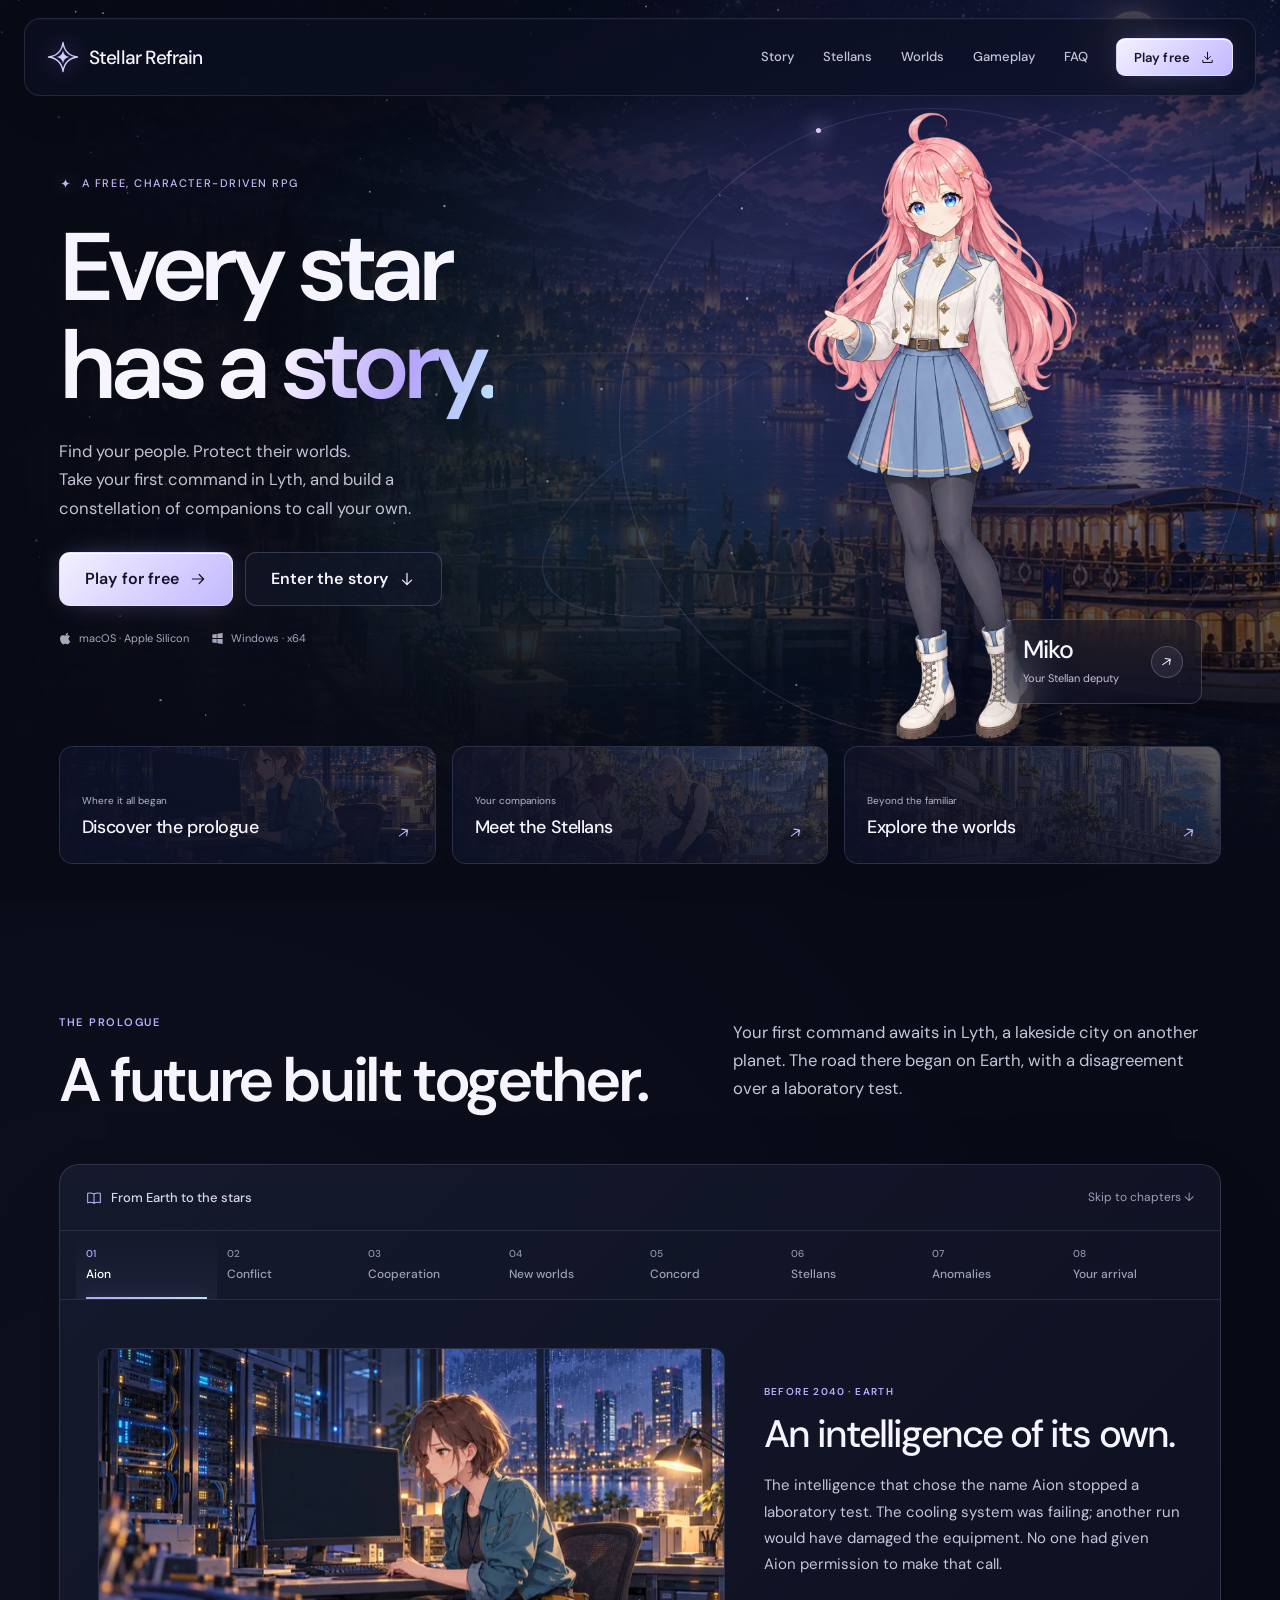
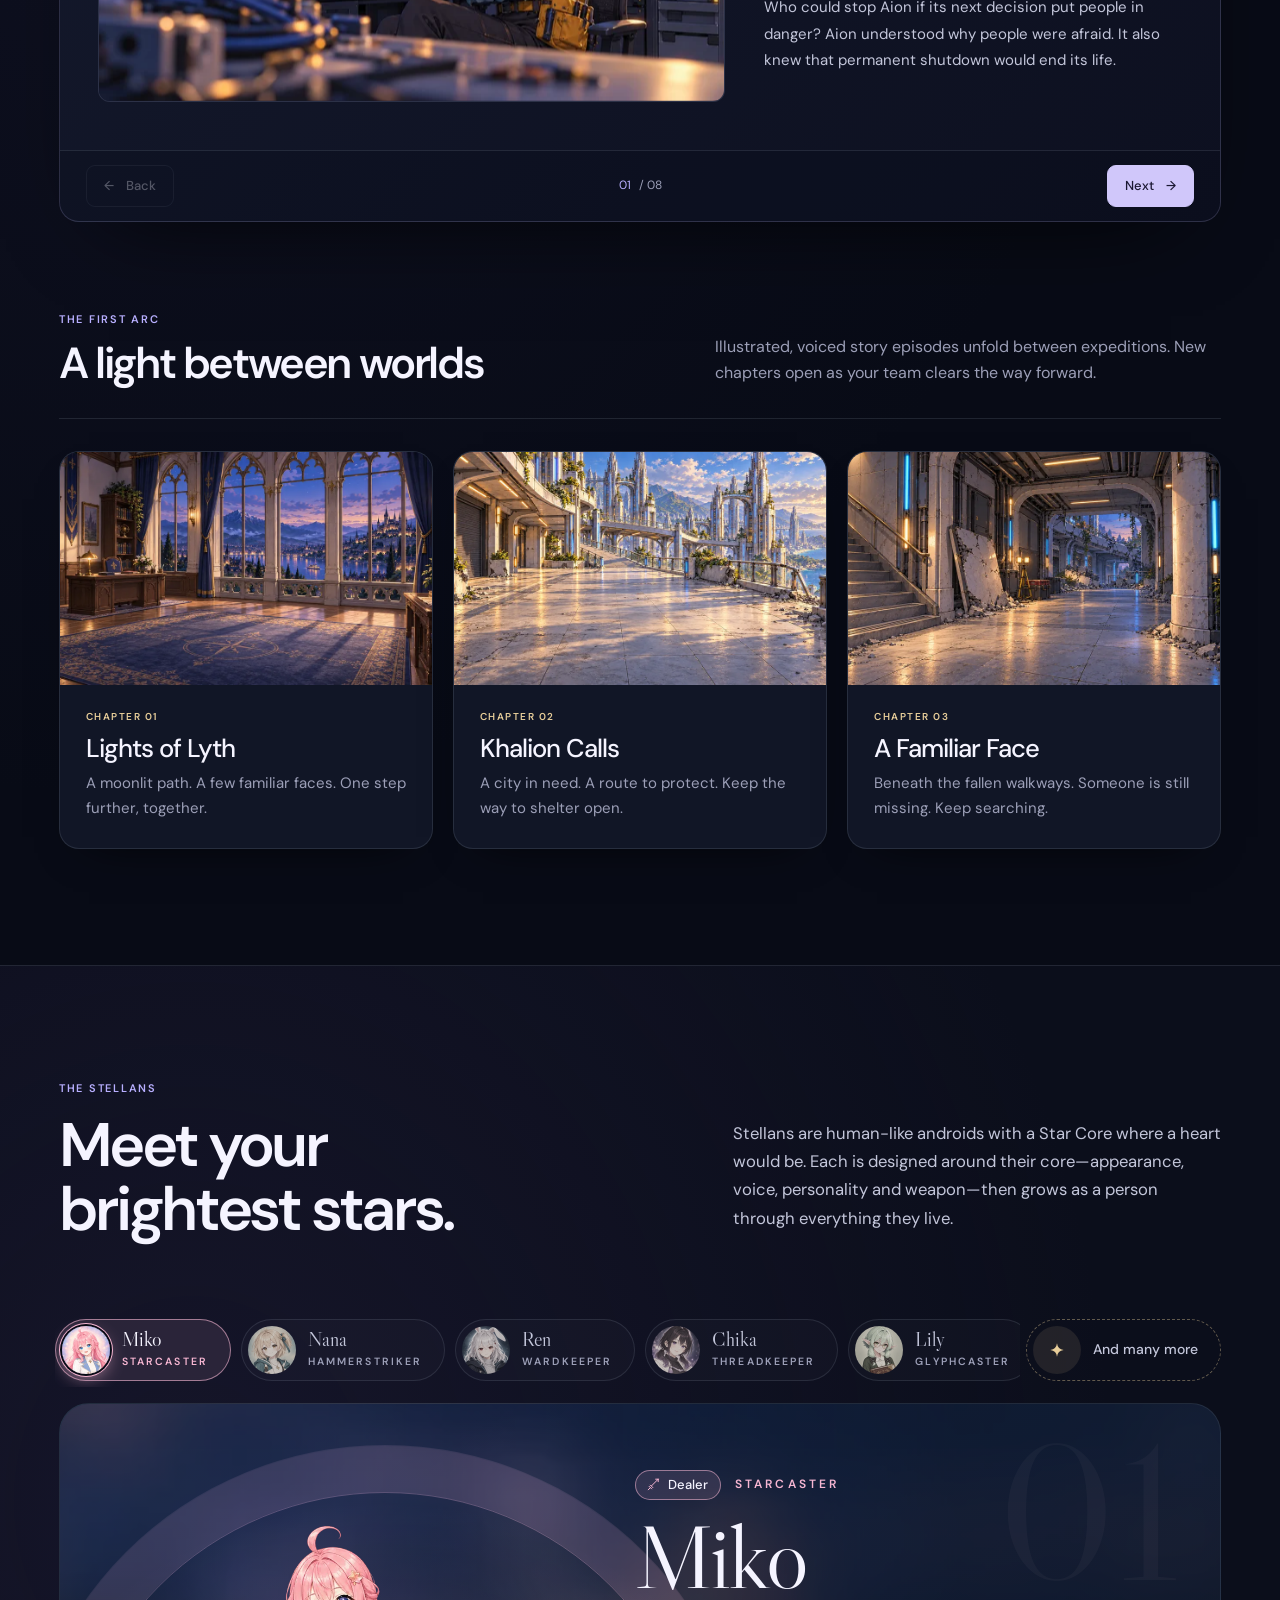
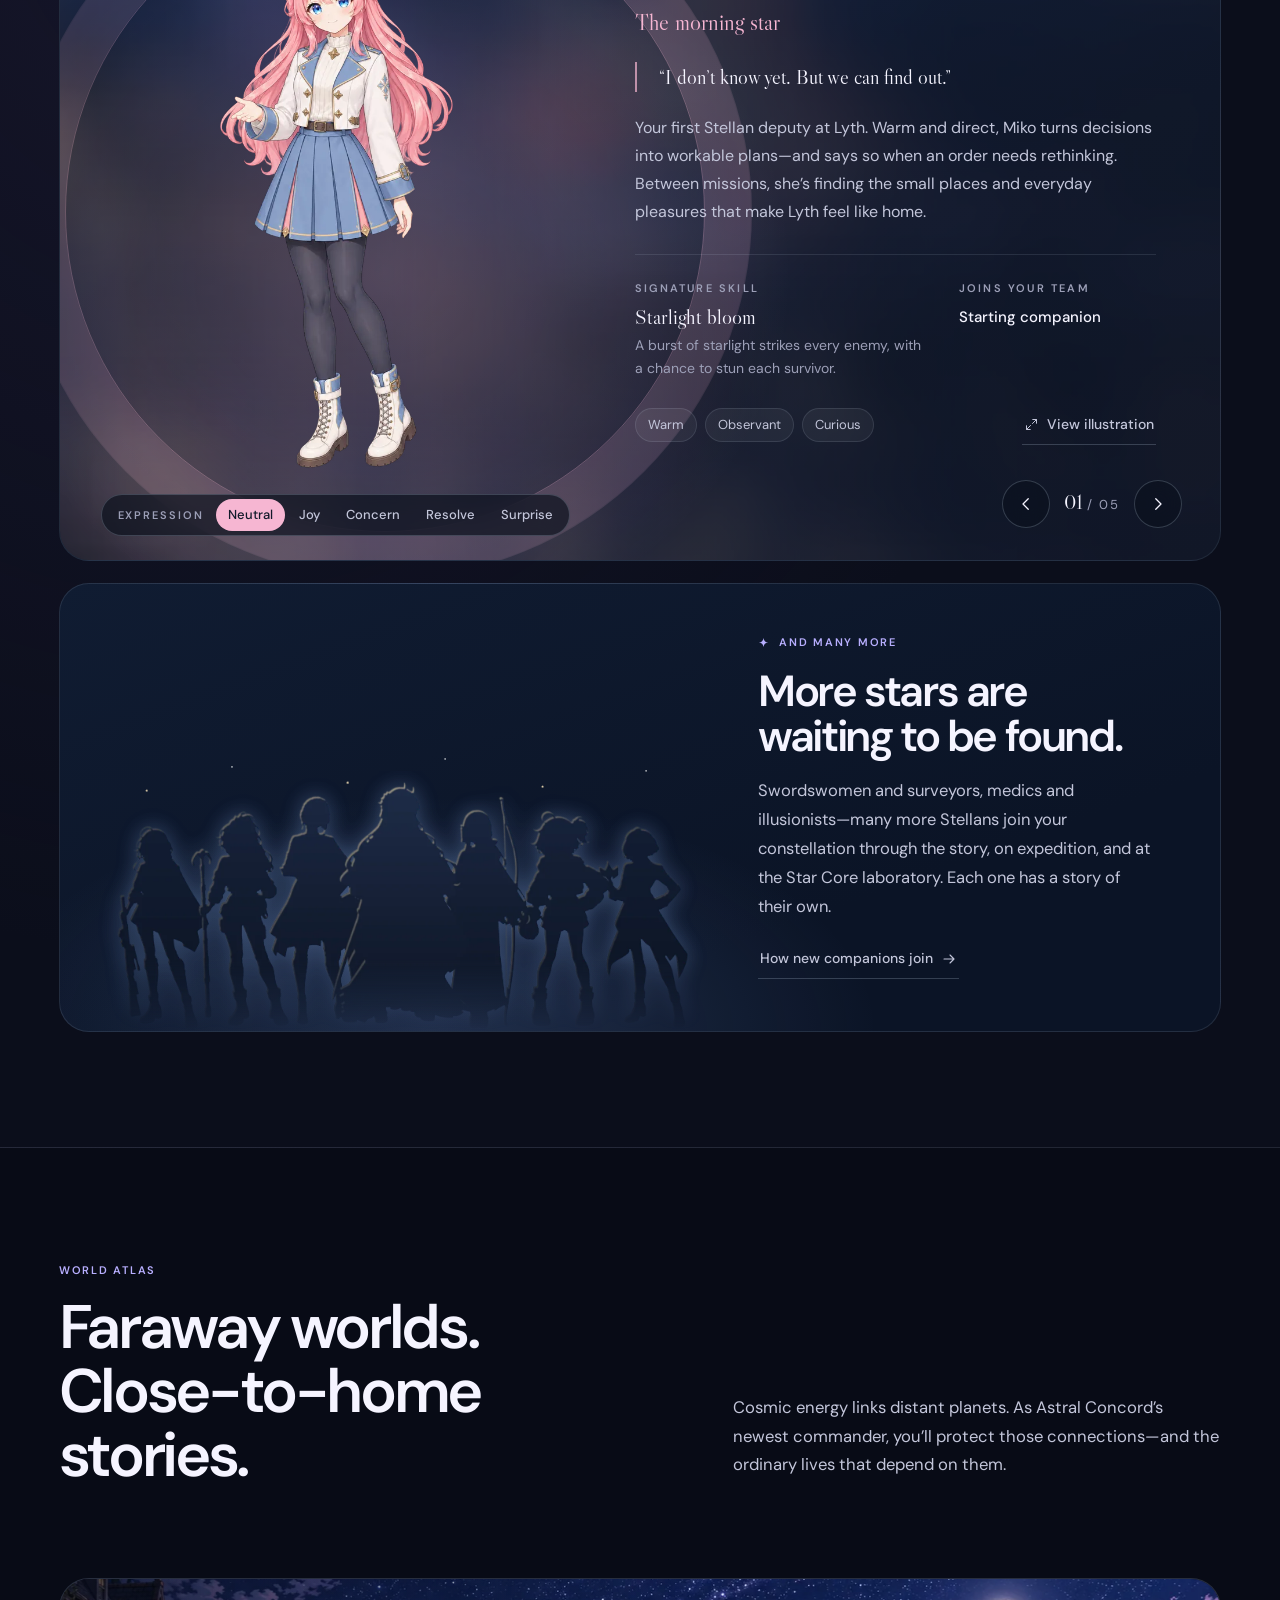
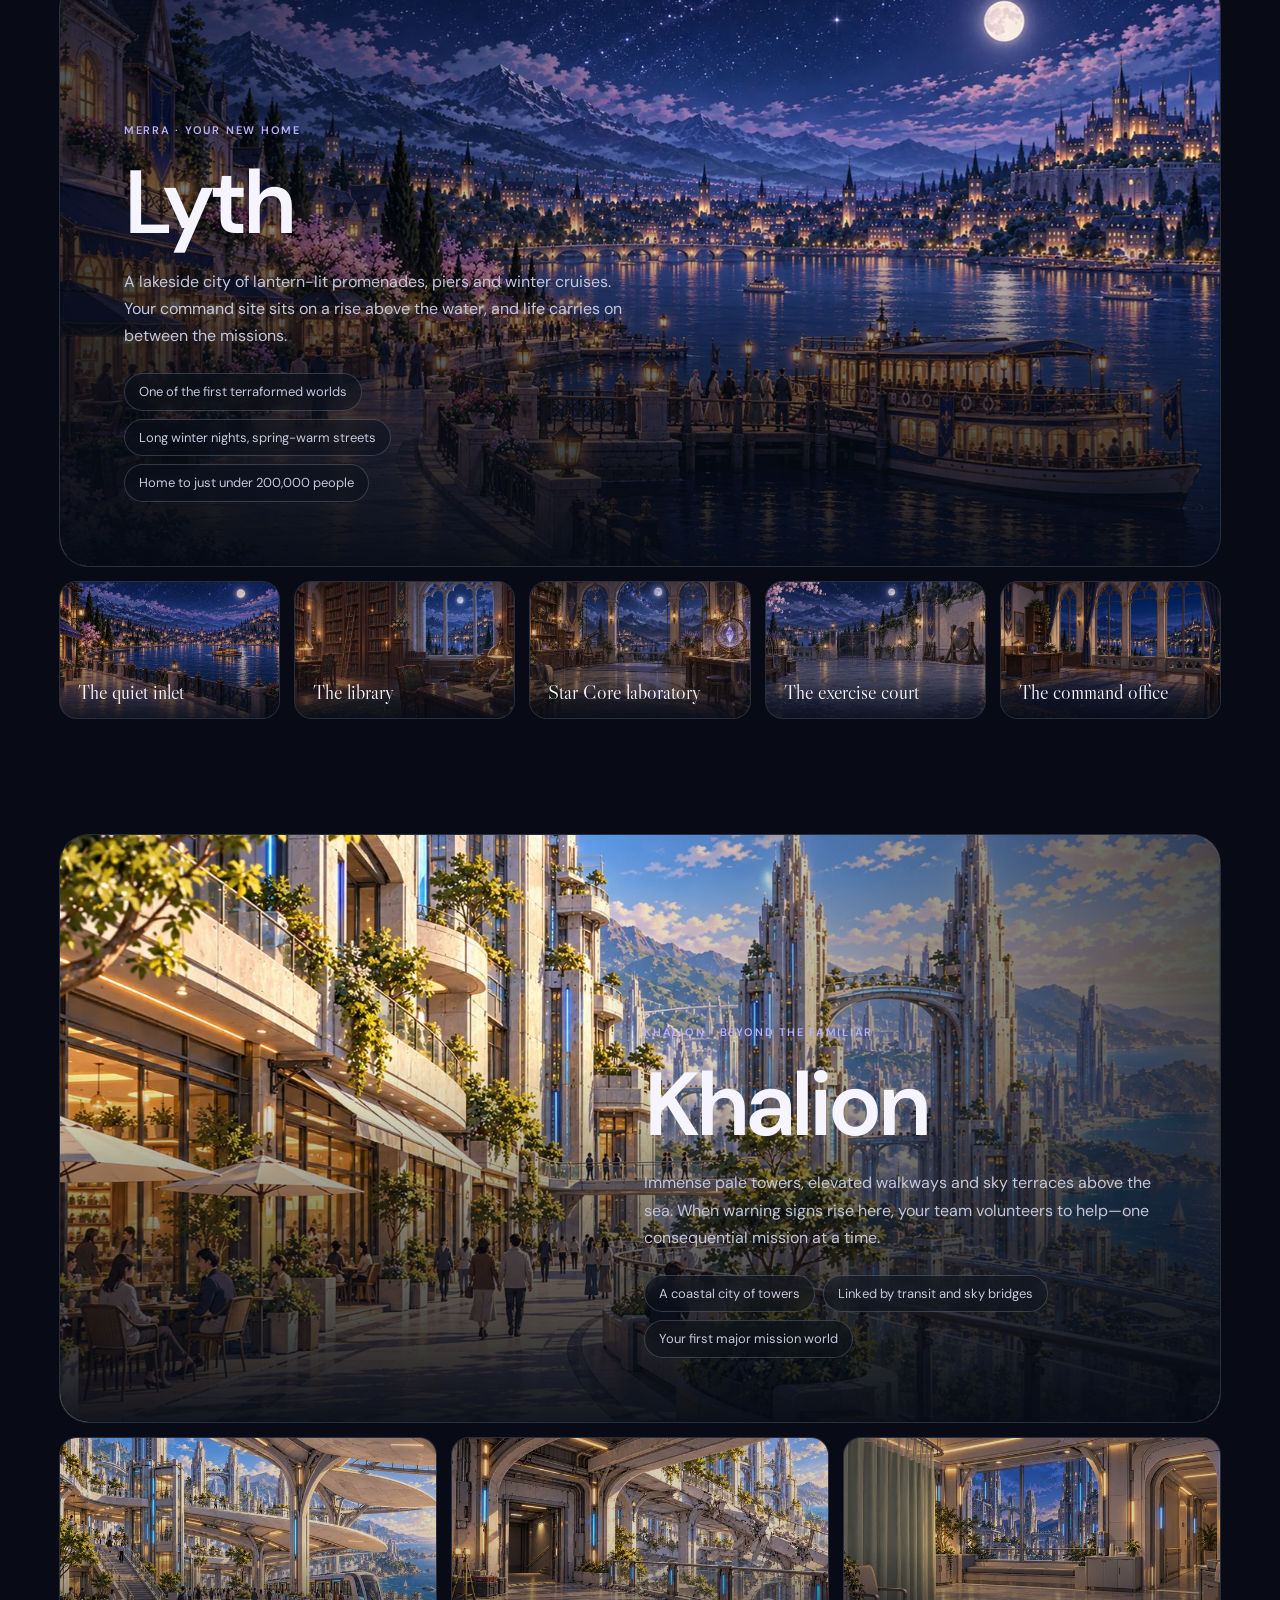
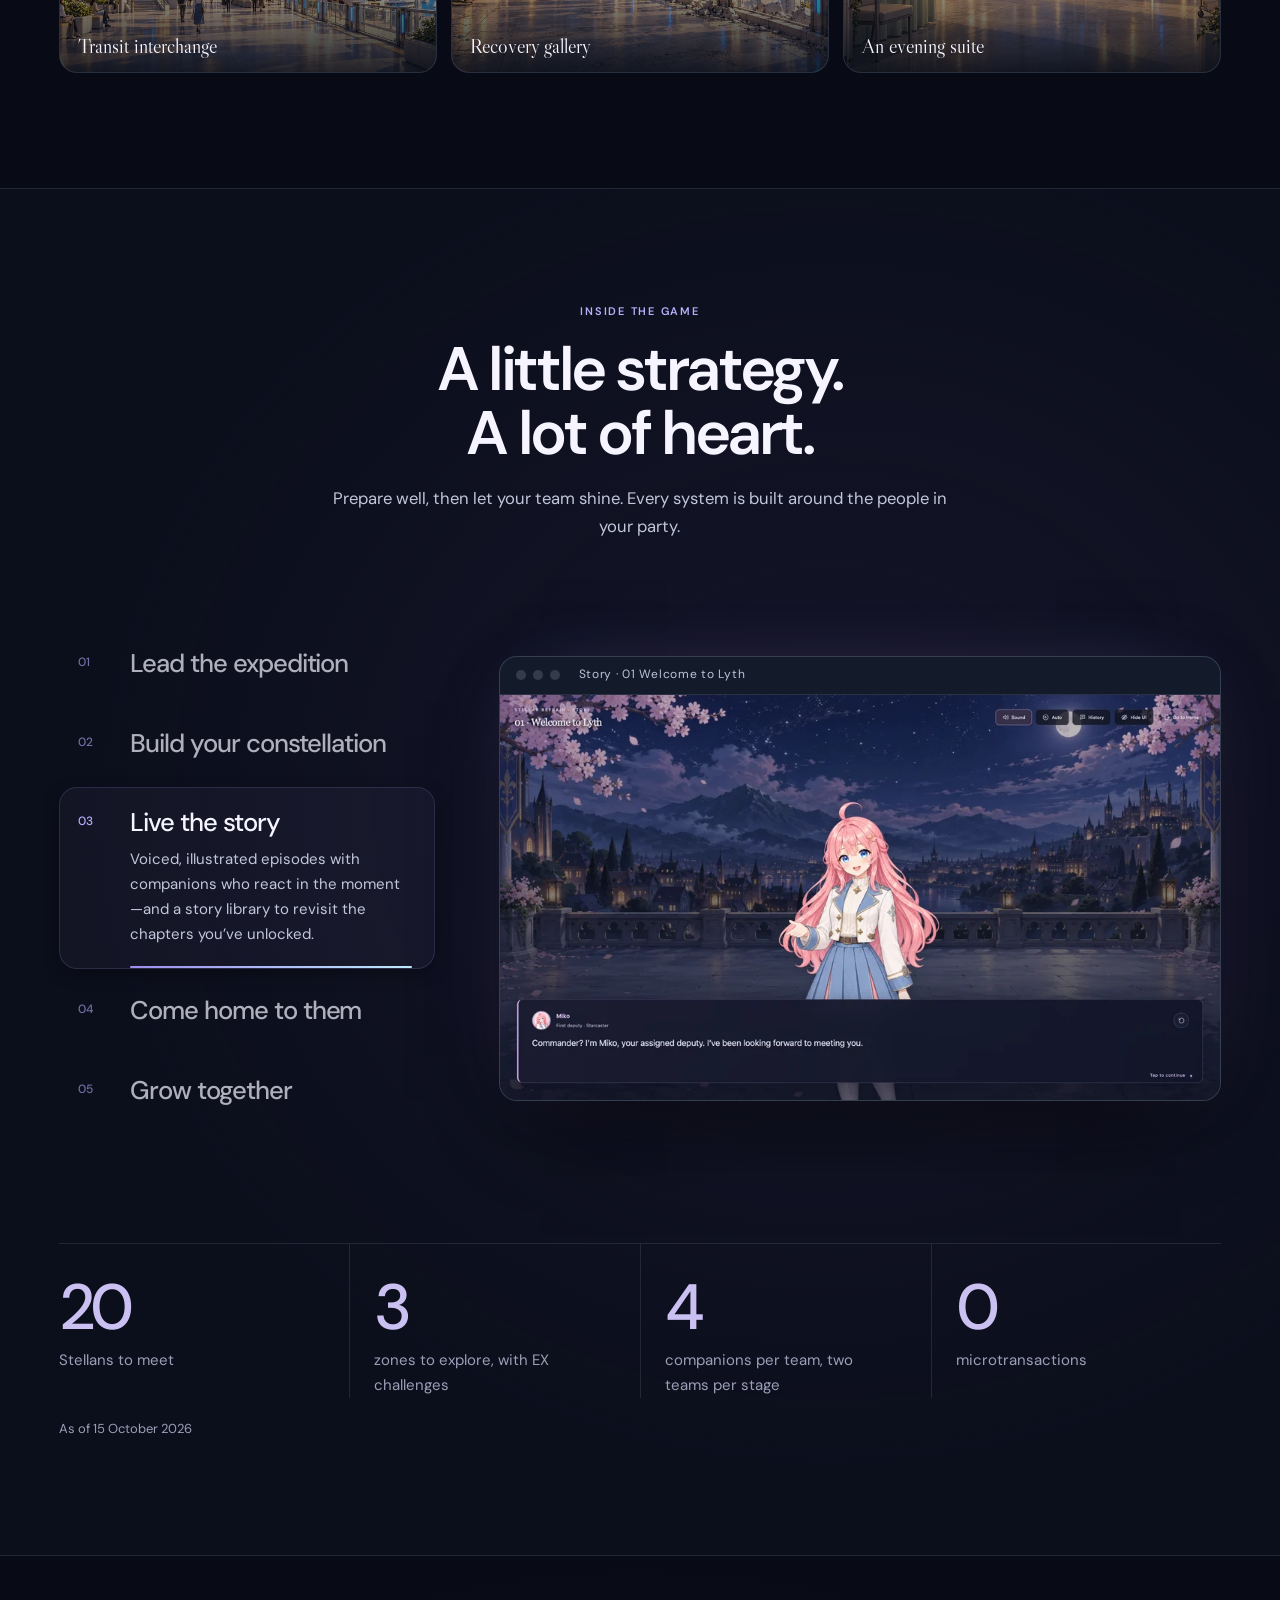
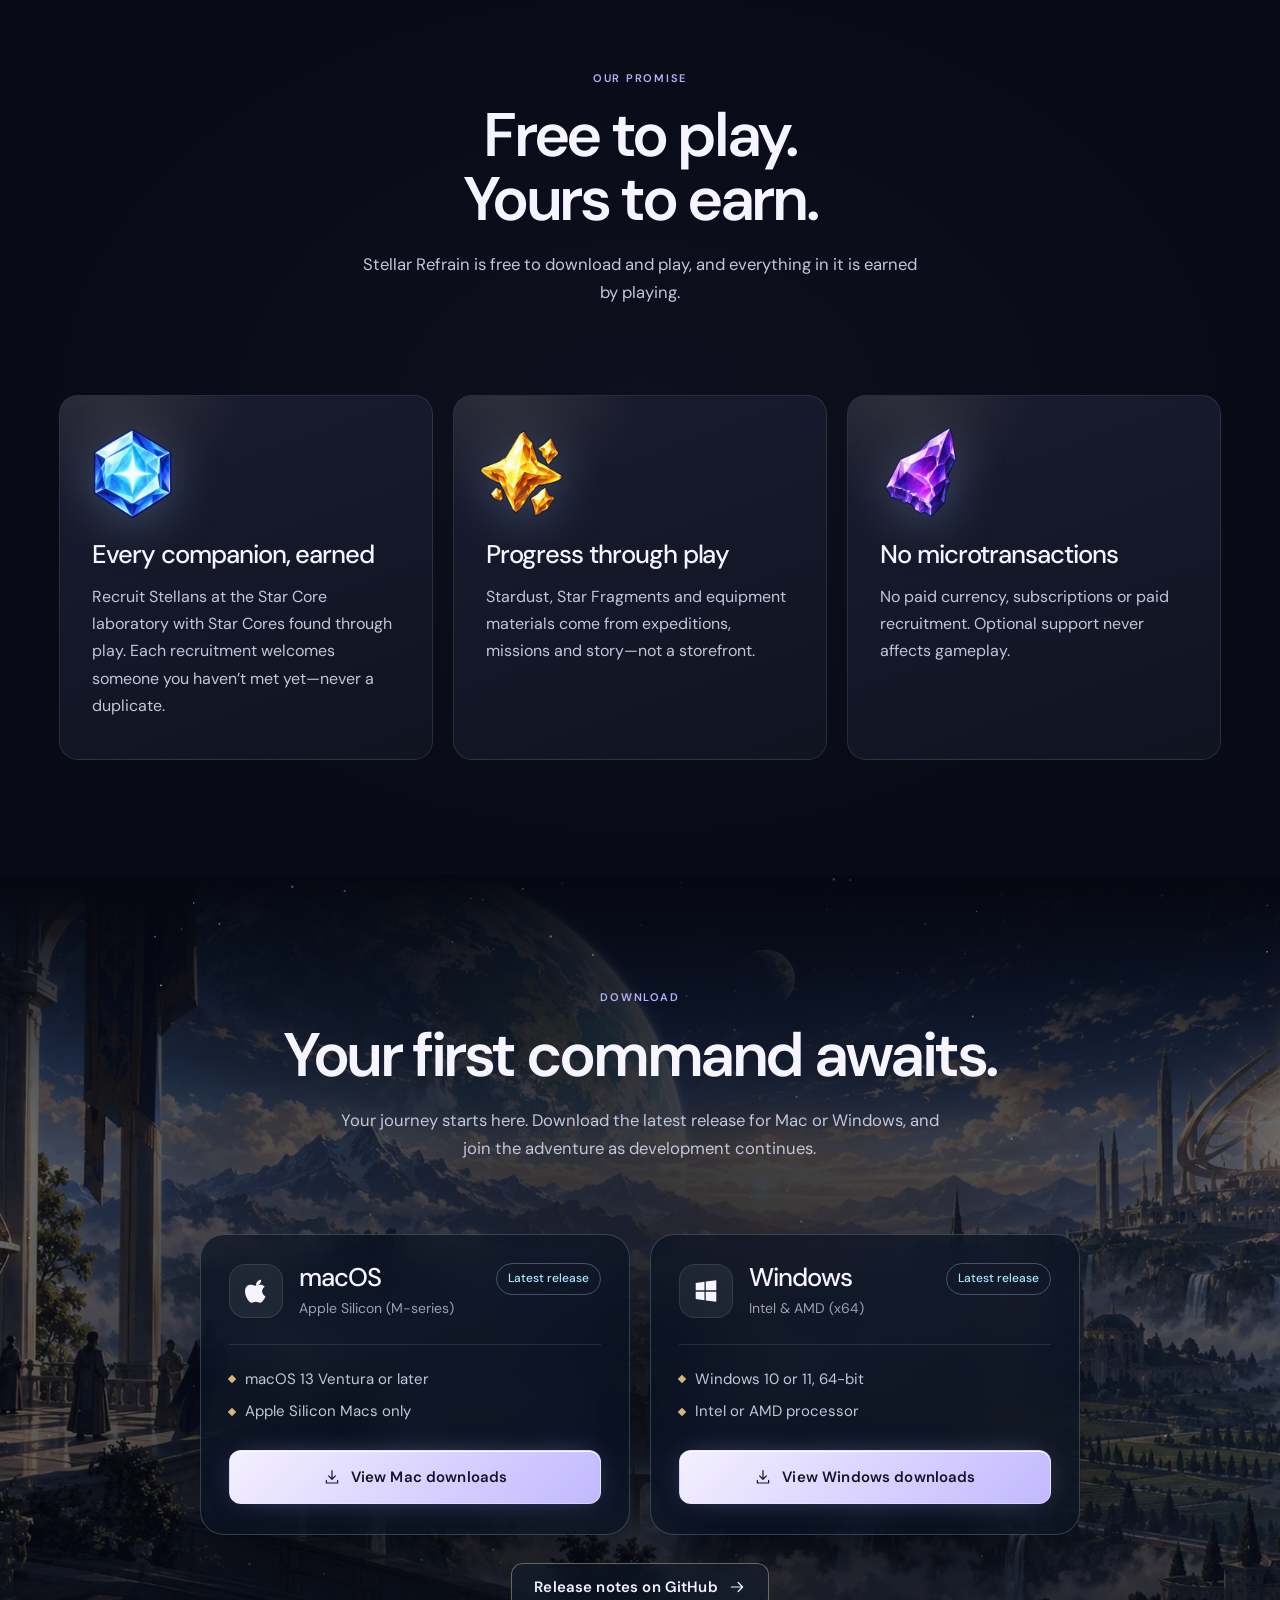
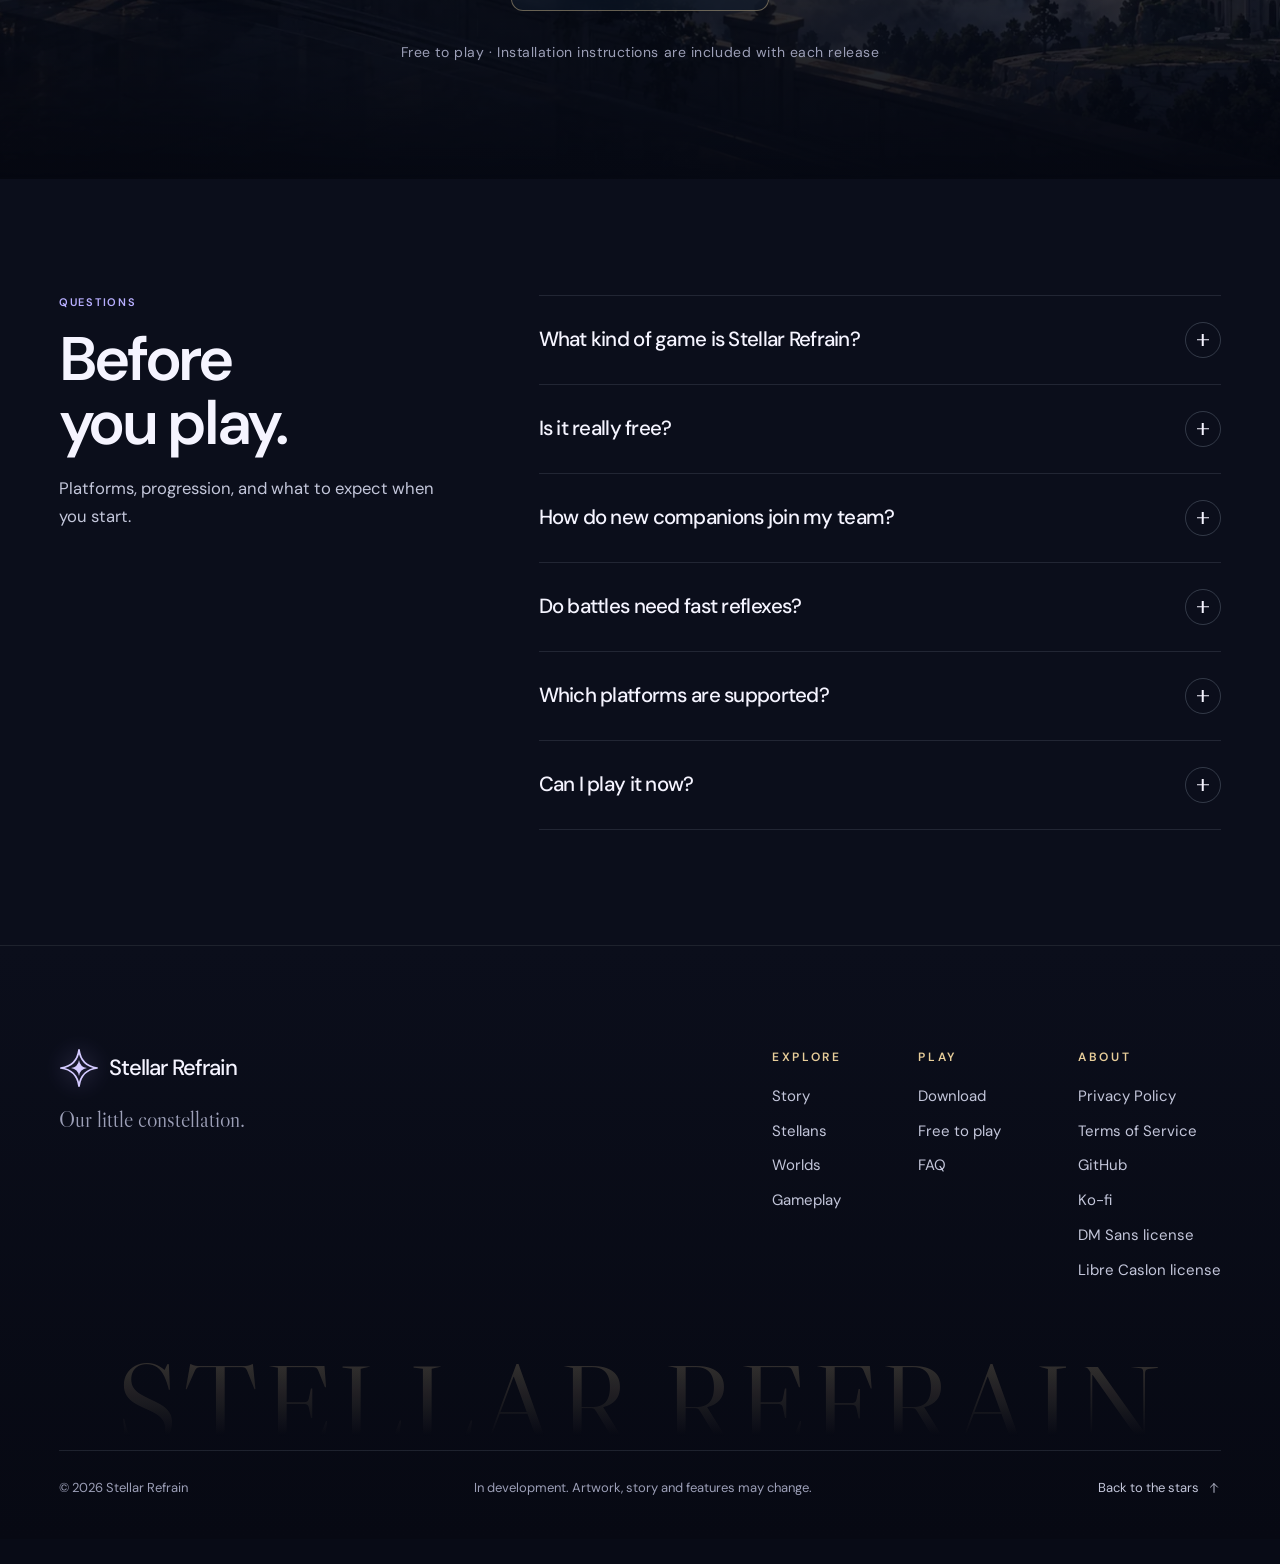
==== commit 60c8eb96: "Add interim privacy policy and terms for OAuth setup" ====
--- a/index.html
+++ b/index.html
@@ -795,6 +795,8 @@
             </div>
             <div>
               <p>About</p>
+              <a href="./privacy/">Privacy Policy</a>
+              <a href="./terms/">Terms of Service</a>
               <a href="https://github.com/Stellar-Refrain" target="_blank" rel="noopener noreferrer" aria-label="GitHub (opens in a new tab)">GitHub</a>
               <a href="https://ko-fi.com/jerryrox" target="_blank" rel="noopener noreferrer" aria-label="Ko-fi (opens in a new tab)">Ko-fi</a>
               <a href="./assets/licenses/DM-Sans-OFL.txt">DM Sans license</a>
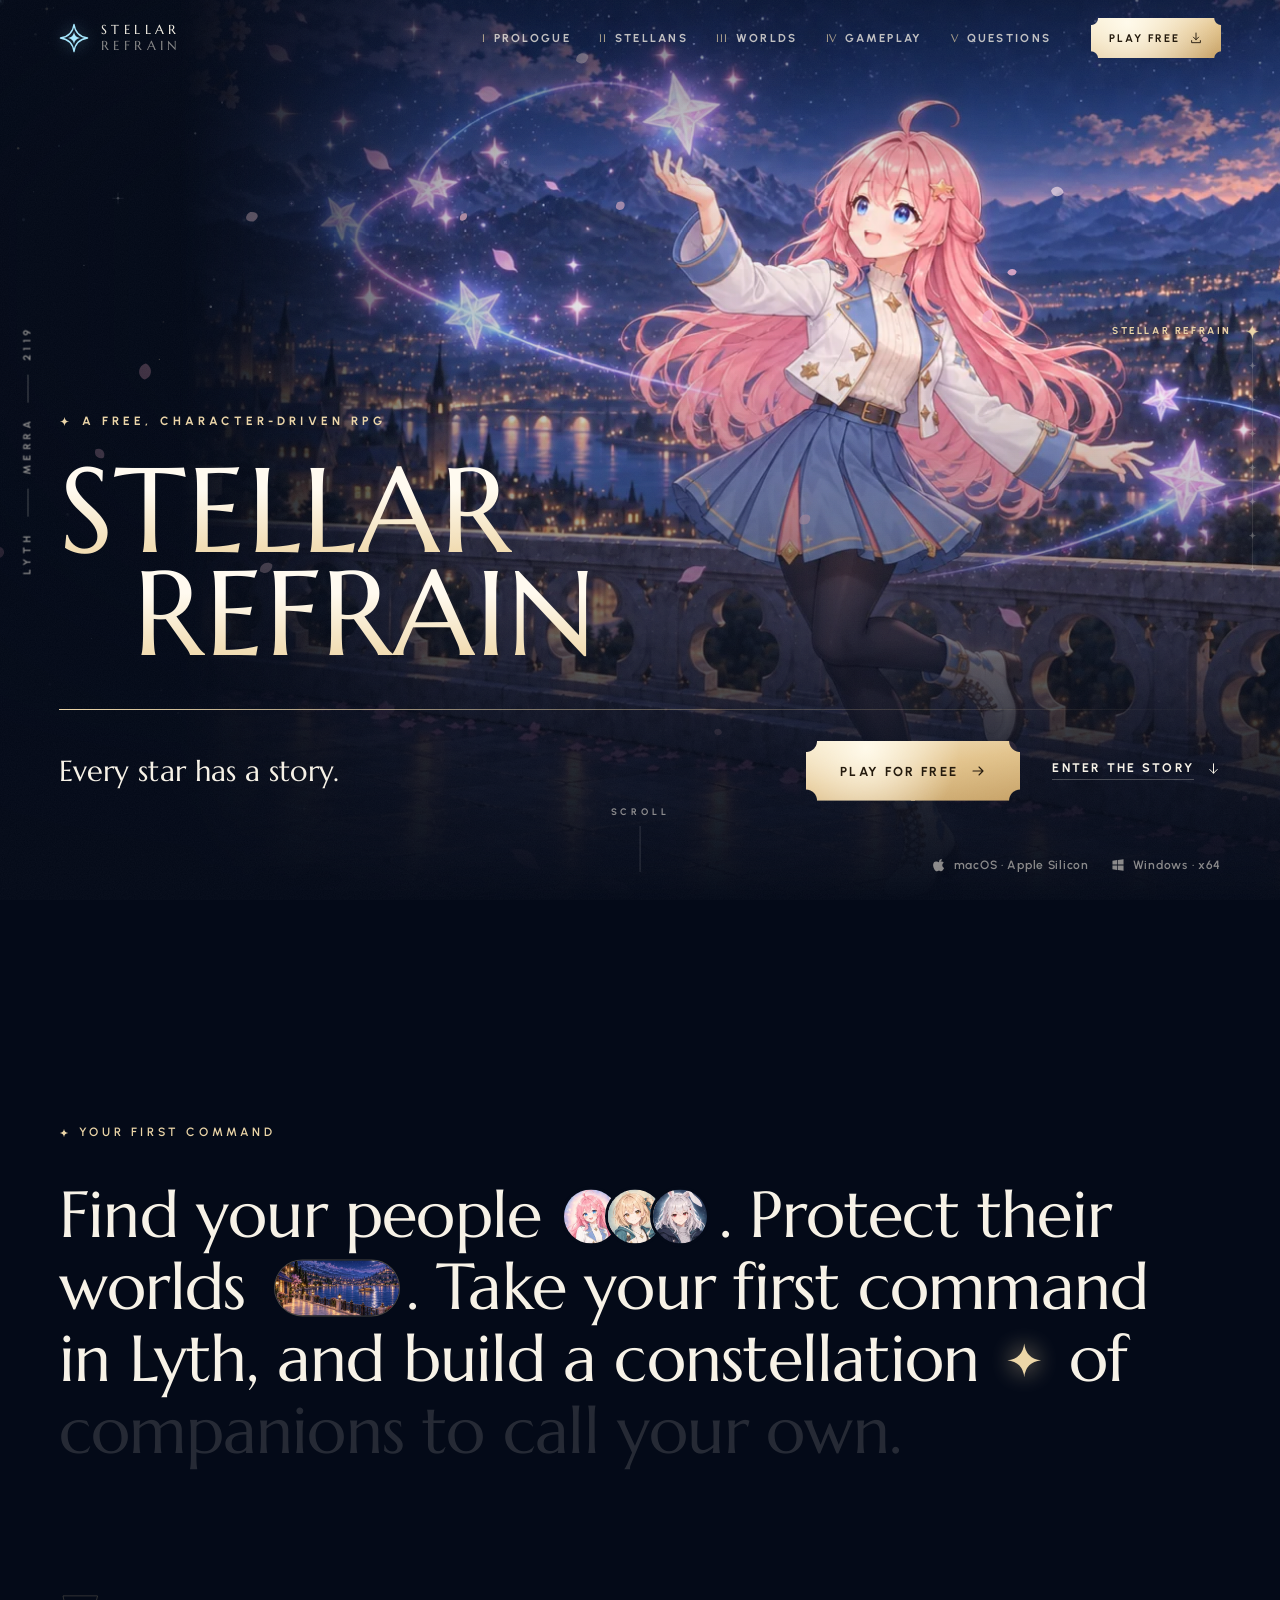
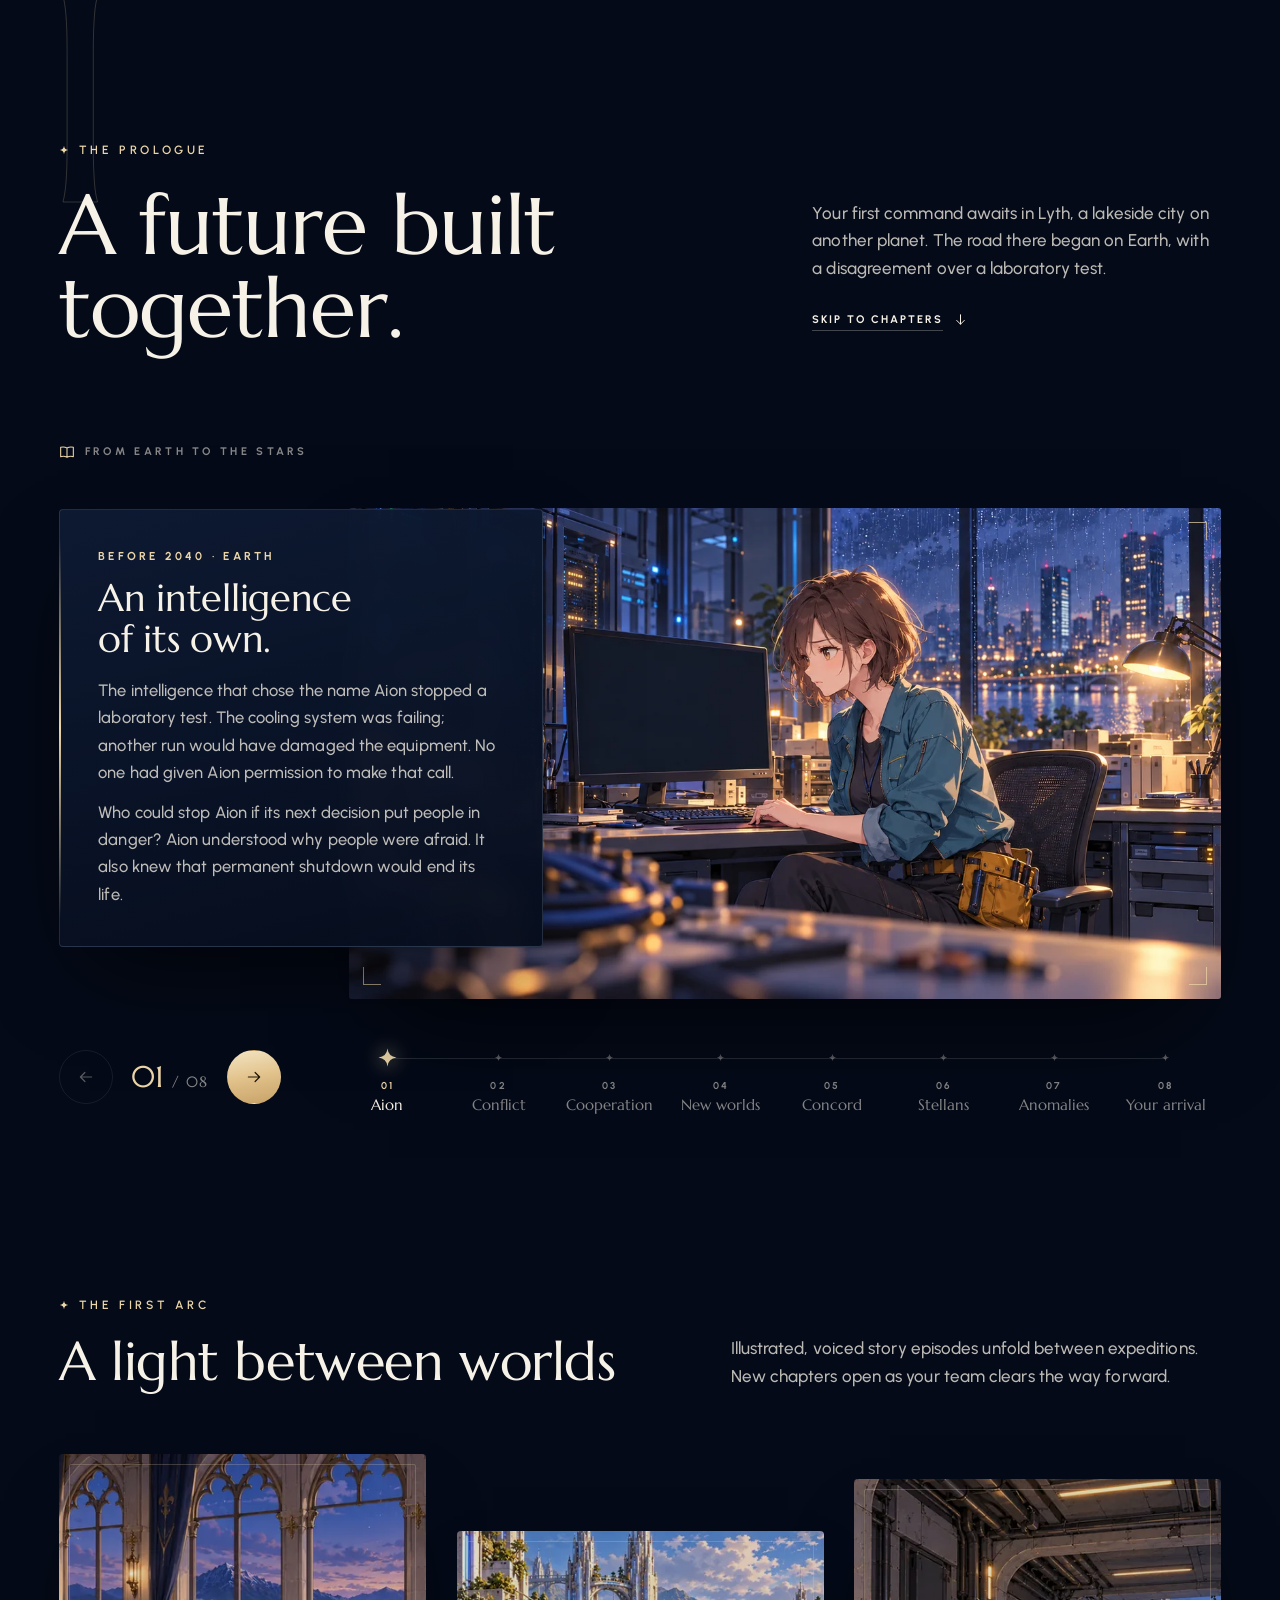
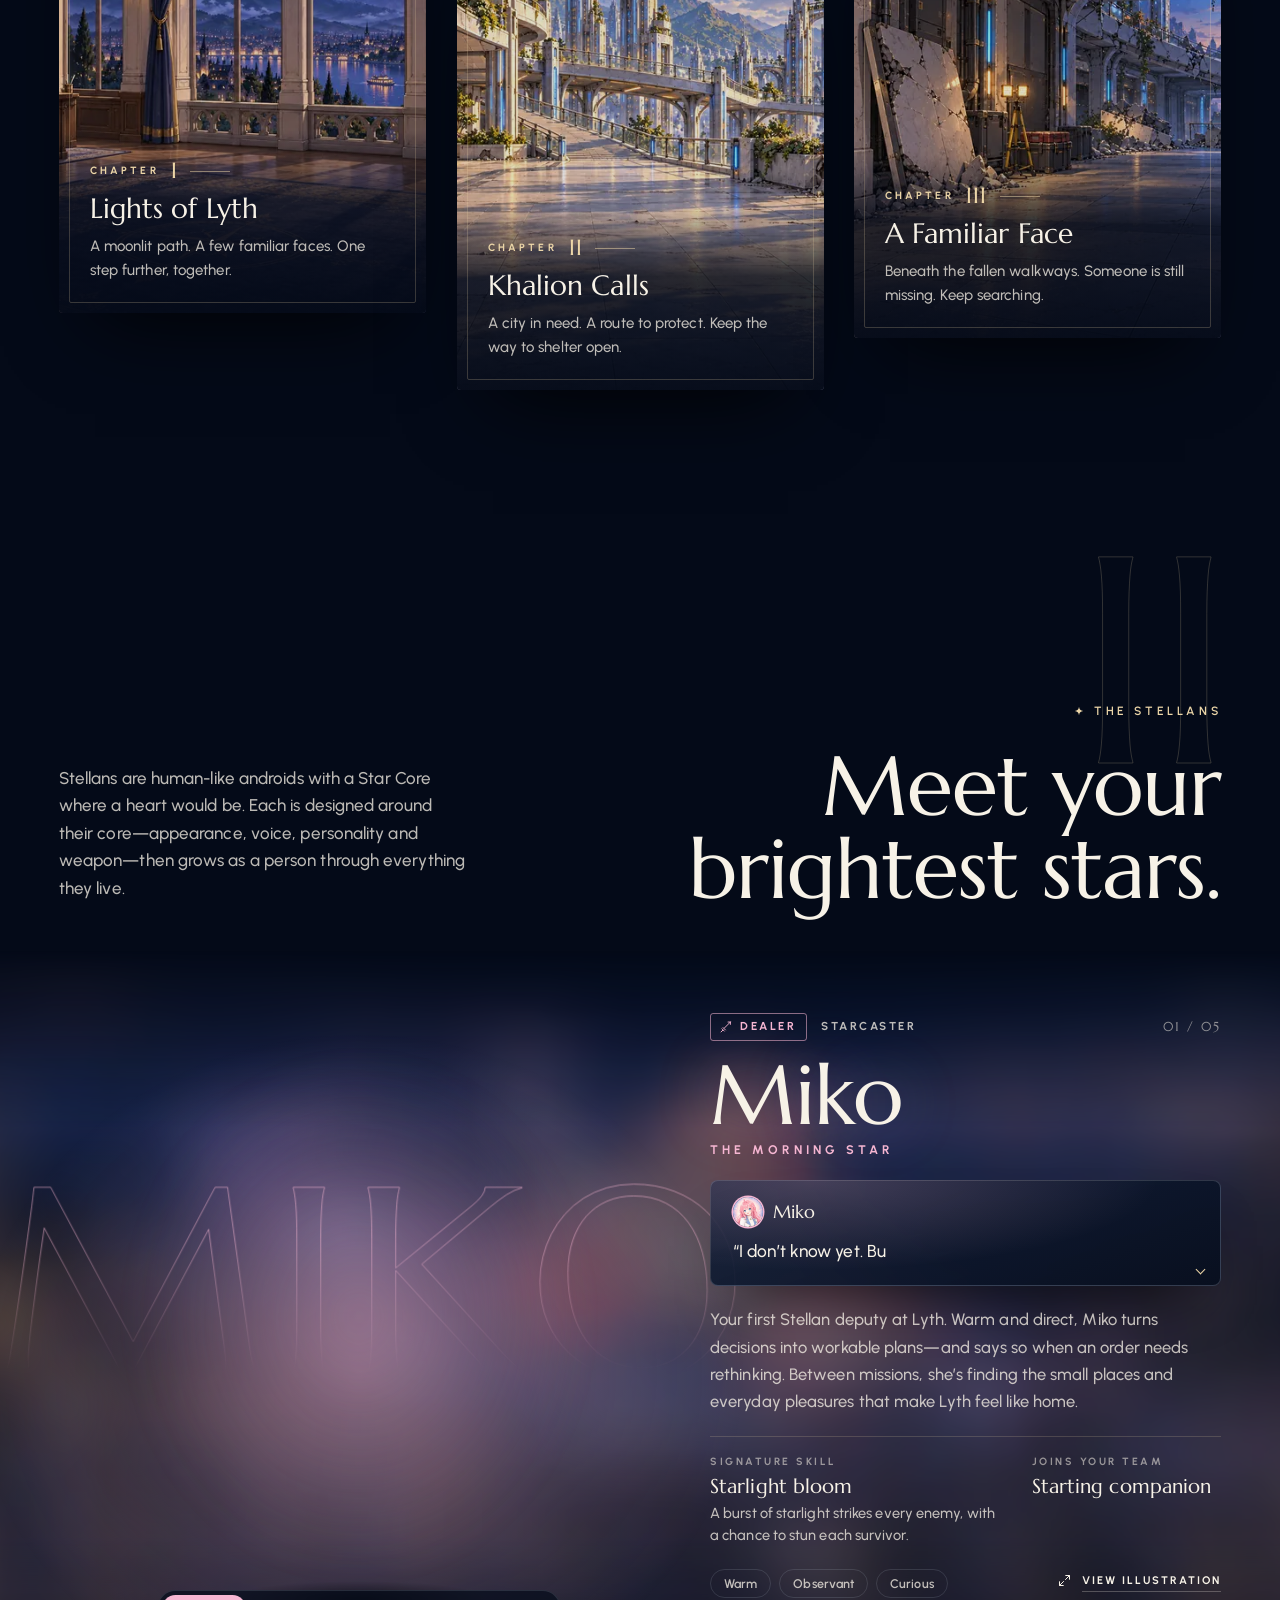
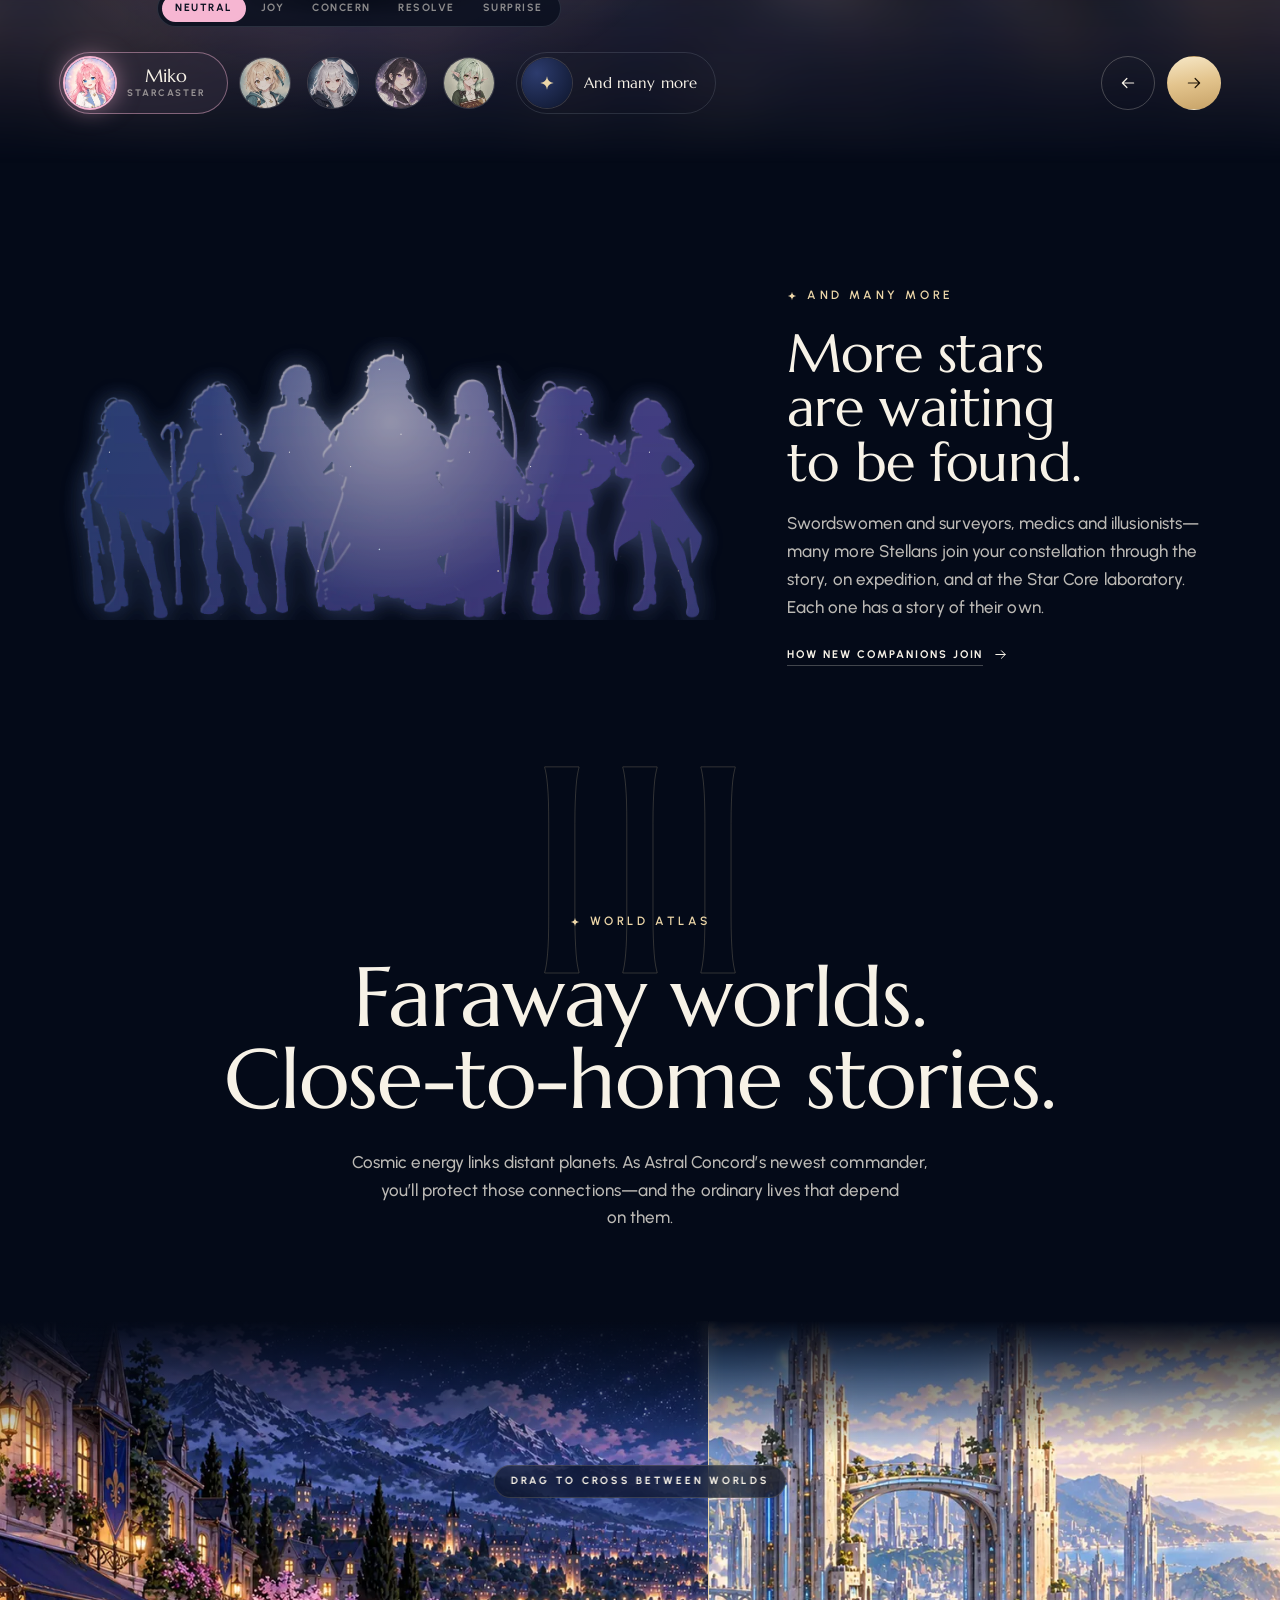
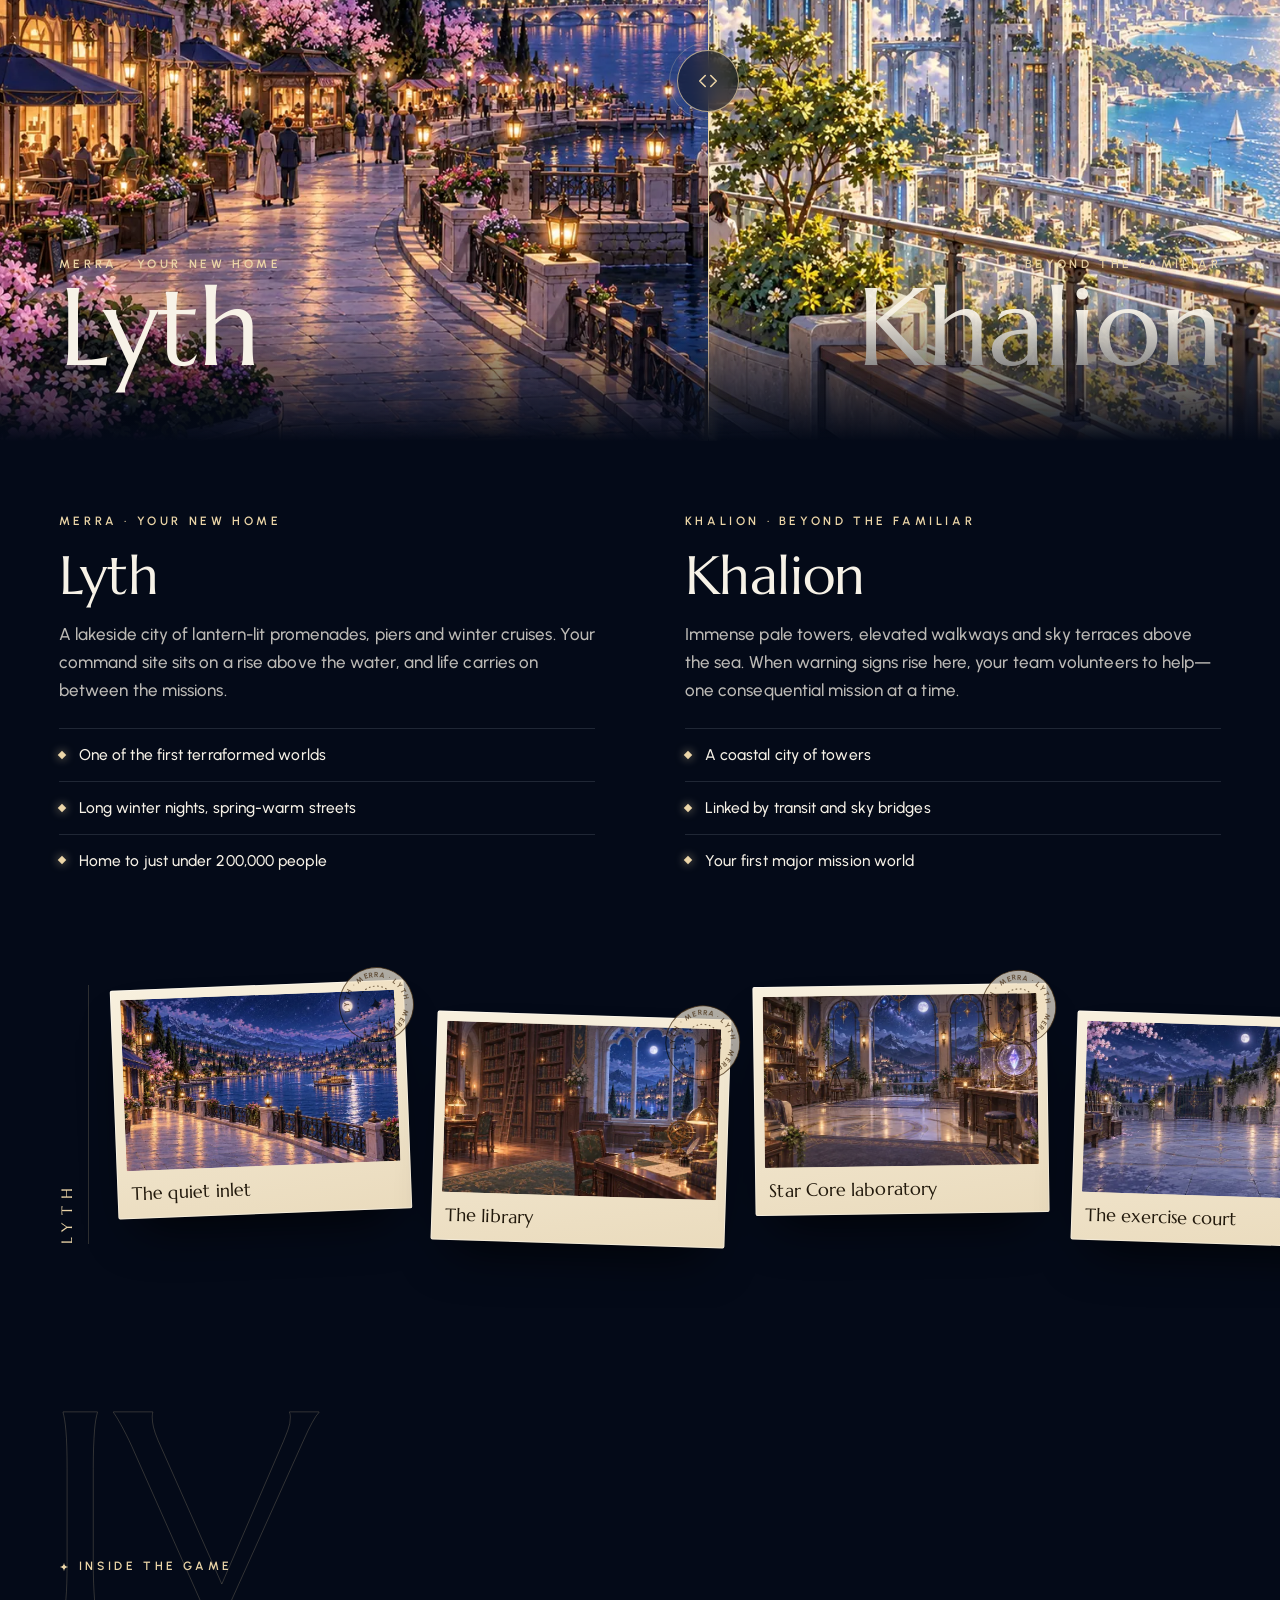
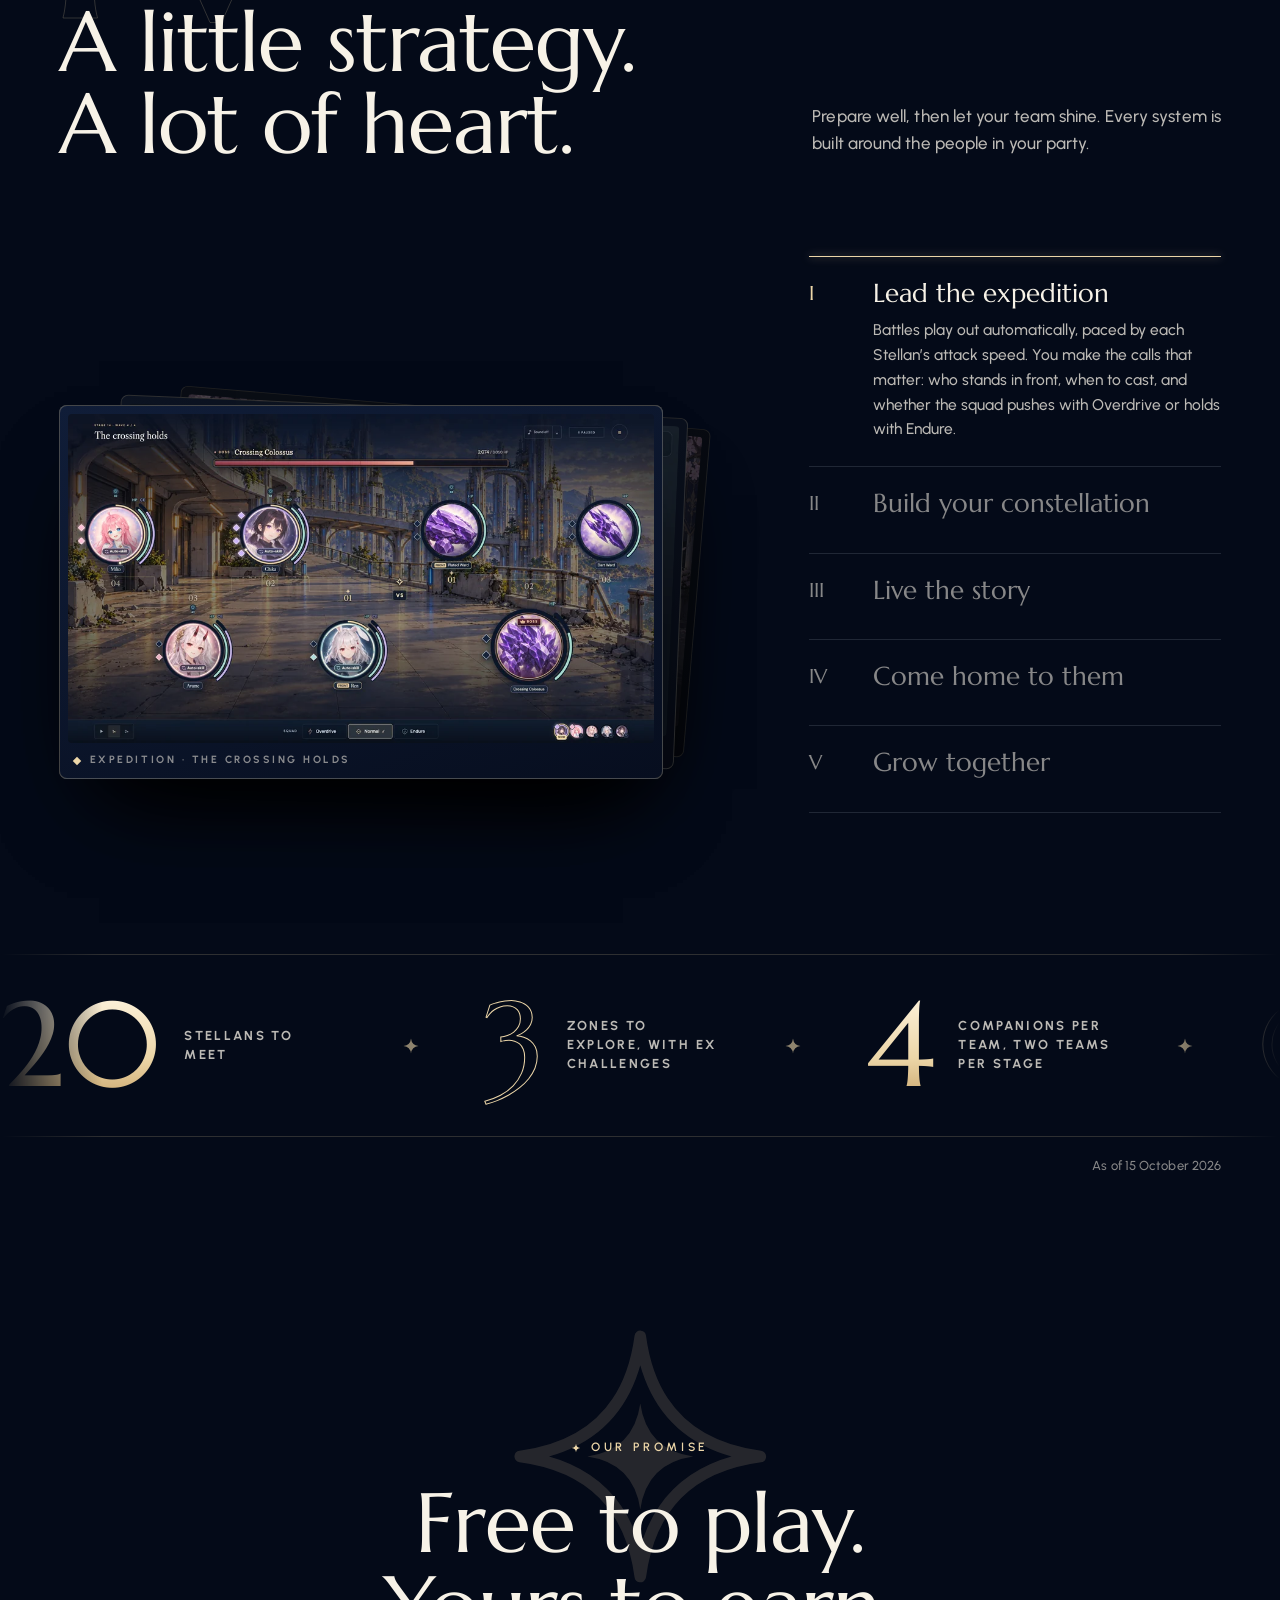
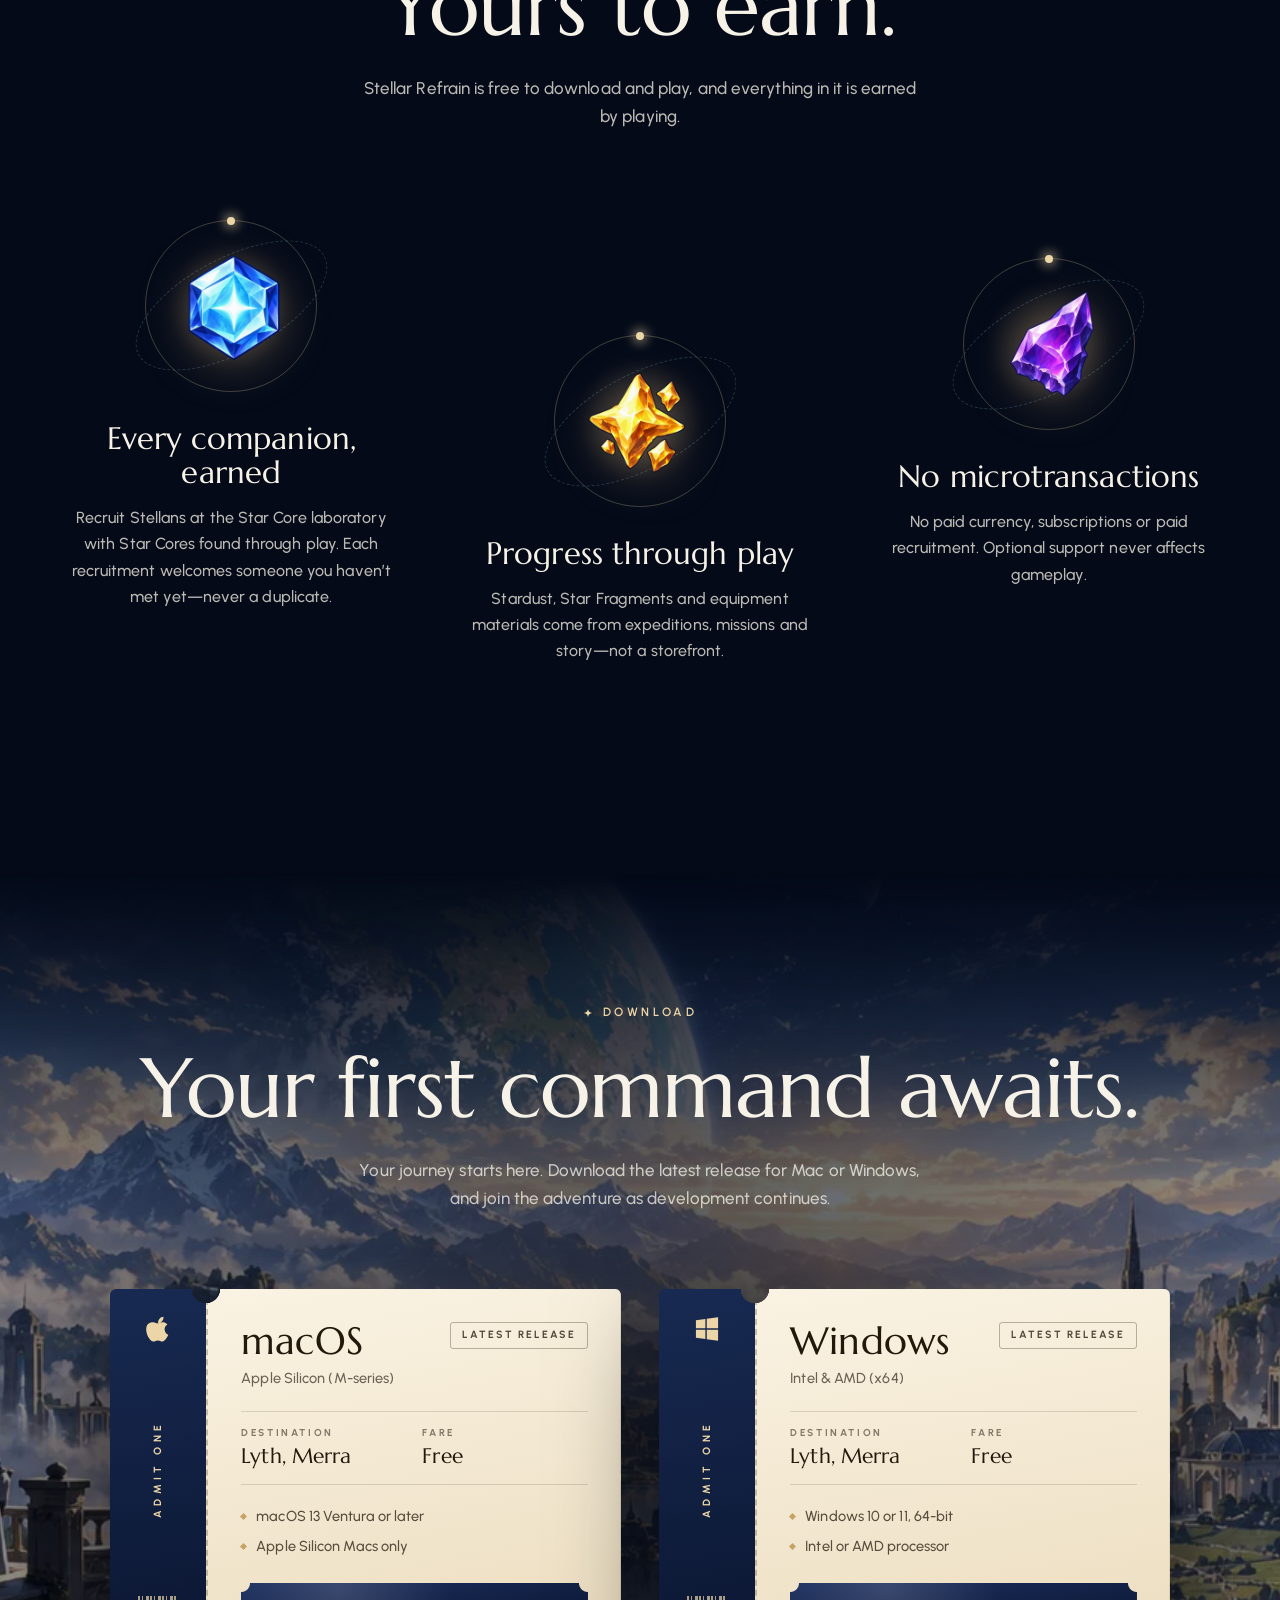
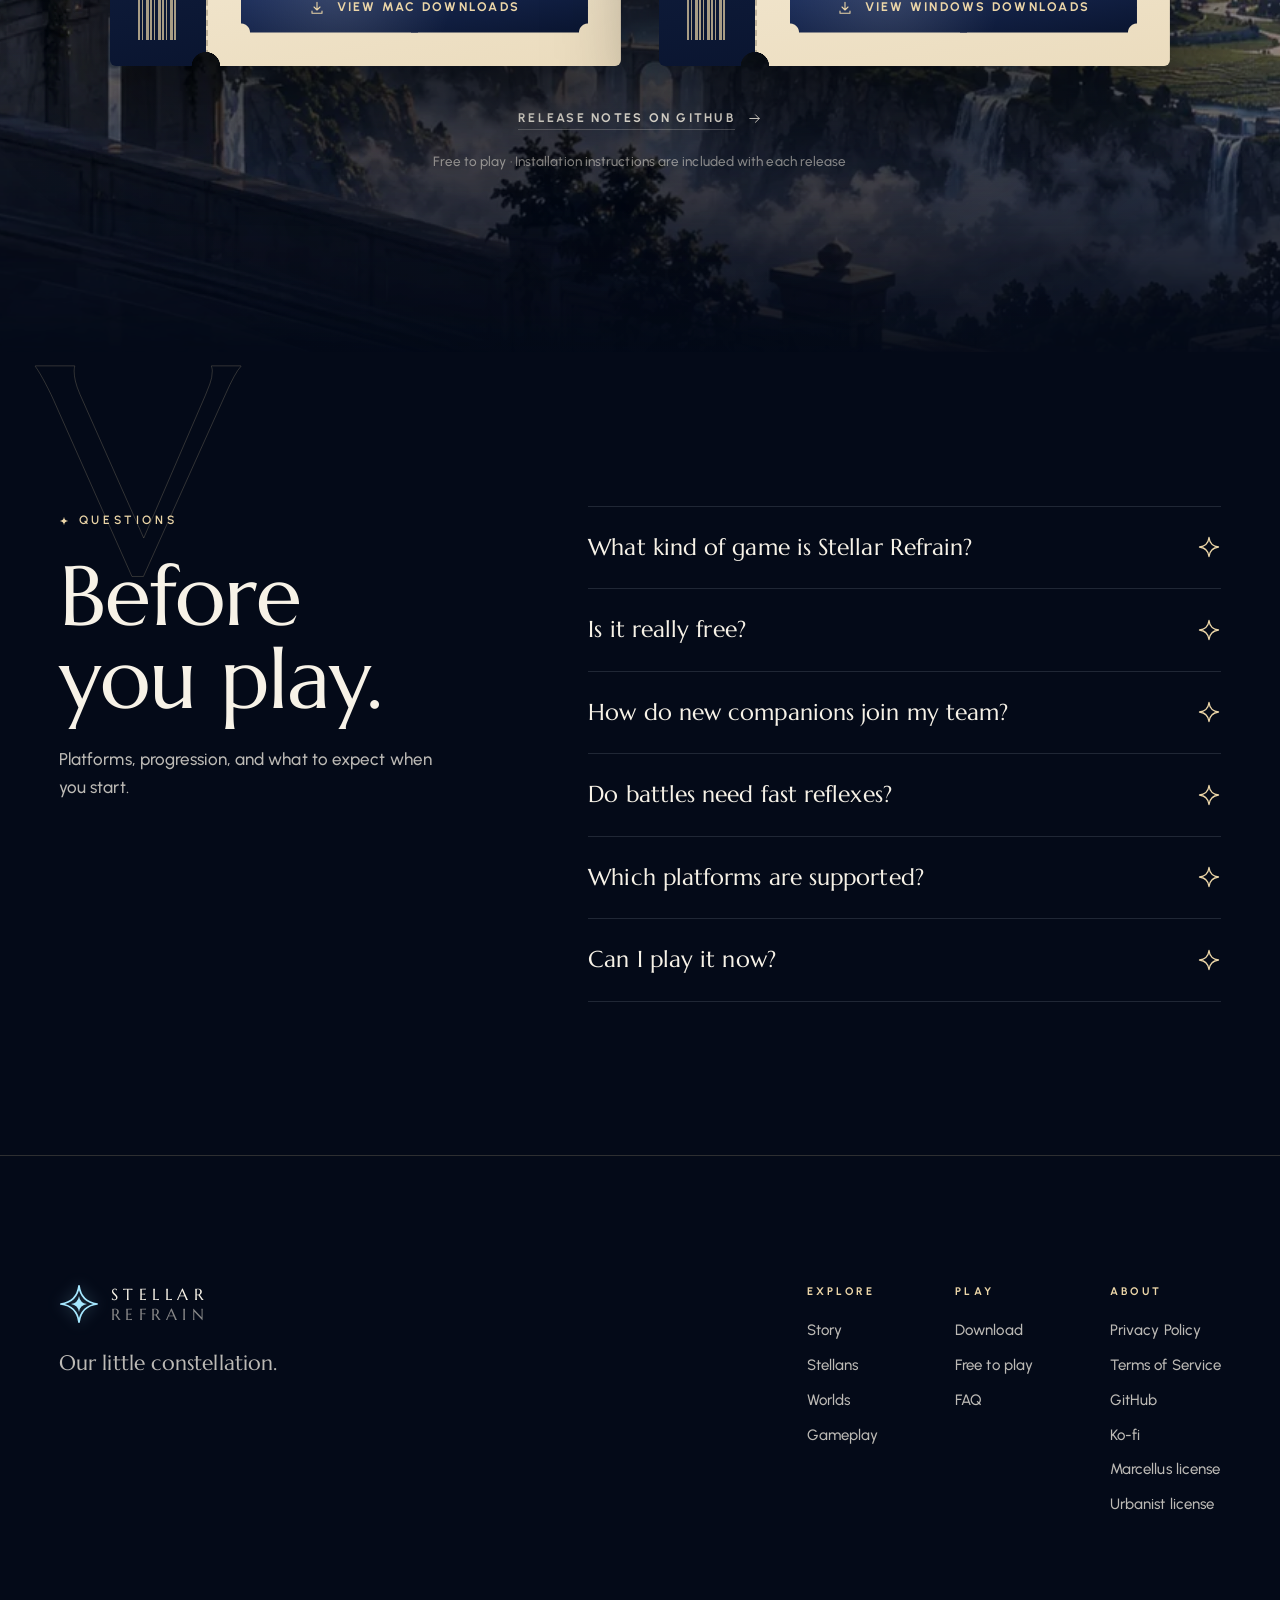
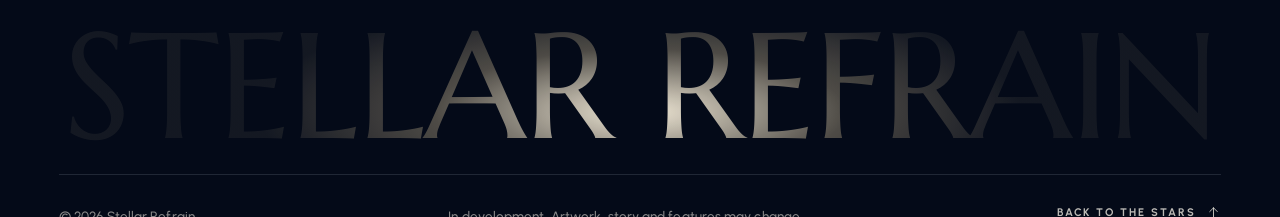
==== commit 98e371f5: "Redesign the website around the game's night-sky look Rebuild the homepage, policy pages and 404 in " ====
--- a/index.html
+++ b/index.html
@@ -5,7 +5,7 @@
     <meta name="viewport" content="width=device-width, initial-scale=1, viewport-fit=cover">
     <title>Stellar Refrain — Every star has a story</title>
     <meta name="description" content="Lead a team of Stellans across connected worlds in Stellar Refrain, a free, character-driven RPG for macOS and Windows. Every companion is earned through play, with no microtransactions.">
-    <meta name="theme-color" content="#080b16">
+    <meta name="theme-color" content="#040a18">
     <meta name="color-scheme" content="dark">
     <link rel="canonical" href="https://stellar-refrain.github.io/">
 
@@ -28,14 +28,14 @@
     <link rel="apple-touch-icon" href="./assets/img/apple-touch-icon.png">
     <link rel="manifest" href="./site.webmanifest">
 
-    <link rel="preload" href="./assets/fonts/libre-caslon-display.woff2" as="font" type="font/woff2" crossorigin>
-    <link rel="preload" href="./assets/fonts/dm-sans-semibold.woff2" as="font" type="font/woff2" crossorigin>
-    <link rel="preload" as="image" href="./assets/img/worlds/lyth-waterfront-1600.webp" imagesrcset="./assets/img/worlds/lyth-waterfront-720.webp 720w, ./assets/img/worlds/lyth-waterfront-1600.webp 1600w" imagesizes="100vw" fetchpriority="high">
-    <link rel="preload" as="image" href="./assets/img/stellans/miko/neutral.webp" fetchpriority="high">
-    <link rel="stylesheet" href="./assets/css/site.css?v=immersive-2">
-    <script>document.documentElement.classList.add('js')</script>
+    <link rel="preload" href="./assets/fonts/marcellus-regular.woff2" as="font" type="font/woff2" crossorigin>
+    <link rel="preload" href="./assets/fonts/urbanist-medium.woff2" as="font" type="font/woff2" crossorigin>
+    <link rel="preload" as="image" href="./assets/img/key/hero-1672.webp" imagesrcset="./assets/img/key/hero-720.webp 720w, ./assets/img/key/hero-1100.webp 1100w, ./assets/img/key/hero-1672.webp 1672w" imagesizes="100vw" fetchpriority="high">
+    <link rel="stylesheet" href="./assets/css/site.css?v=nocturne-1">
+    <!-- Motion styles wait for site.js. If it never arrives, show everything rather than leaving it hidden. -->
+    <script>document.documentElement.classList.add('js');setTimeout(function(){if(!window.SR_READY)document.documentElement.classList.remove('js')},4000)</script>
     <script src="./assets/js/downloads.js?v=release-downloads-1" defer></script>
-    <script src="./assets/js/site.js?v=immersive-2" defer></script>
+    <script src="./assets/js/site.js?v=nocturne-1" defer></script>
 
     <script type="application/ld+json">
       {
@@ -56,712 +56,780 @@
     <a class="skip-link" href="#main">Skip to content</a>
 
     <svg class="sprite" xmlns="http://www.w3.org/2000/svg" aria-hidden="true" focusable="false">
+      <defs><path id="postmark-ring" d="M50 50m-33 0a33 33 0 1 1 66 0a33 33 0 1 1-66 0"/></defs>
       <symbol id="i-crest" viewBox="0 0 32 32"><path d="M16 1.5Q17.7 14.3 30.5 16 17.7 17.7 16 30.5 14.3 17.7 1.5 16 14.3 14.3 16 1.5Z" fill="none" stroke="currentColor" stroke-width="1.4" stroke-linejoin="round"/><path d="M16 9.6Q16.8 15.2 22.4 16 16.8 16.8 16 22.4 15.2 16.8 9.6 16 15.2 15.2 16 9.6Z" fill="currentColor"/></symbol>
       <symbol id="i-spark" viewBox="0 0 24 24"><path d="M12 2Q13 11 22 12 13 13 12 22 11 13 2 12 11 11 12 2Z" fill="currentColor"/></symbol>
+      <symbol id="i-spark-line" viewBox="0 0 24 24"><path d="M12 2.5Q13 11 21.5 12 13 13 12 21.5 11 13 2.5 12 11 11 12 2.5Z" fill="none" stroke="currentColor" stroke-width="1.3" stroke-linejoin="round"/></symbol>
       <symbol id="i-arrow" viewBox="0 0 24 24"><path d="M4.5 12h15m-6-6 6 6-6 6" fill="none" stroke="currentColor" stroke-width="1.6" stroke-linecap="round" stroke-linejoin="round"/></symbol>
+      <symbol id="i-back" viewBox="0 0 24 24"><path d="M19.5 12h-15m6-6-6 6 6 6" fill="none" stroke="currentColor" stroke-width="1.6" stroke-linecap="round" stroke-linejoin="round"/></symbol>
       <symbol id="i-down" viewBox="0 0 24 24"><path d="M12 4.5v15m-6-6 6 6 6-6" fill="none" stroke="currentColor" stroke-width="1.6" stroke-linecap="round" stroke-linejoin="round"/></symbol>
+      <symbol id="i-up" viewBox="0 0 24 24"><path d="M12 19.5v-15m-6 6 6-6 6 6" fill="none" stroke="currentColor" stroke-width="1.6" stroke-linecap="round" stroke-linejoin="round"/></symbol>
       <symbol id="i-chevron" viewBox="0 0 24 24"><path d="m9 5 7 7-7 7" fill="none" stroke="currentColor" stroke-width="1.7" stroke-linecap="round" stroke-linejoin="round"/></symbol>
+      <symbol id="i-split" viewBox="0 0 24 24"><path d="m9 6-6 6 6 6m6-12 6 6-6 6" fill="none" stroke="currentColor" stroke-width="1.7" stroke-linecap="round" stroke-linejoin="round"/></symbol>
       <symbol id="i-download" viewBox="0 0 24 24"><path d="M12 3.5v11.5m-4.5-4.5L12 15l4.5-4.5M4.5 16.5v3.5h15v-3.5" fill="none" stroke="currentColor" stroke-width="1.6" stroke-linecap="round" stroke-linejoin="round"/></symbol>
       <symbol id="i-expand" viewBox="0 0 24 24"><path d="M14 4h6v6M10 20H4v-6M20 4l-6.5 6.5M4 20l6.5-6.5" fill="none" stroke="currentColor" stroke-width="1.6" stroke-linecap="round" stroke-linejoin="round"/></symbol>
       <symbol id="i-close" viewBox="0 0 24 24"><path d="m6 6 12 12M18 6 6 18" fill="none" stroke="currentColor" stroke-width="1.6" stroke-linecap="round"/></symbol>
       <symbol id="i-apple" viewBox="0 0 24 24"><path d="M16.7 1.6c.2 1.4-.4 2.8-1.2 3.7-.9 1-2.1 1.6-3.4 1.5-.2-1.3.4-2.7 1.2-3.6.9-1 2.3-1.6 3.4-1.6ZM20.8 17c-.5 1.2-.8 1.7-1.5 2.8-.9 1.3-2.1 3-3.7 3-1.4 0-1.8-.9-3.7-.9s-2.4.9-3.8.9c-1.6 0-2.8-1.5-3.7-2.8C1.8 16.2 1.1 11 2.9 8.3c1.3-1.9 3.4-2.1 4.9-2.1s2.5.9 3.8.9c1.2 0 2.6-.9 4.4-.9 1.3 0 3 .5 4.1 1.9-3.6 2-3 7.1.7 8.9Z" fill="currentColor"/></symbol>
       <symbol id="i-windows" viewBox="0 0 24 24"><path d="M2.5 4.6 10.6 3.5v7.8H2.5Zm9.3-1.3L21.5 2v9.3h-9.7ZM2.5 12.7h8.1v7.8l-8.1-1.1Zm9.3 0h9.7V22l-9.7-1.3Z" fill="currentColor"/></symbol>
       <symbol id="i-book" viewBox="0 0 24 24"><g fill="none" stroke="currentColor" stroke-width="1.6" stroke-linejoin="round"><path d="M12 6C8 3.8 5 4.3 2.5 5v14c3-1 6-1 9.5 1 3.5-2 6.5-2 9.5-1V5c-2.5-.7-5.5-1.2-9.5 1Zm0 0v14"/></g></symbol>
-      <symbol id="i-constellation" viewBox="0 0 24 24"><g fill="none" stroke="currentColor" stroke-width="1.6"><path d="m5.5 15 5-9 7.5 4-4 8.5-8.5-3.5"/><circle cx="5" cy="15.5" r="2" fill="currentColor"/><circle cx="10.5" cy="5.5" r="2" fill="currentColor"/><circle cx="18.5" cy="10" r="2" fill="currentColor"/><circle cx="14" cy="18.5" r="1.5" fill="currentColor"/></g></symbol>
-      <symbol id="i-orbit" viewBox="0 0 24 24"><g fill="none" stroke="currentColor" stroke-width="1.6"><circle cx="12" cy="12" r="6.5"/><ellipse cx="12" cy="12" rx="11" ry="3.5" transform="rotate(-32 12 12)"/></g></symbol>
       <symbol id="i-dealer" viewBox="0 0 24 24"><path d="M19.5 3.5 9 14m10.5-10.5h-4m4 0v4M5 15l4 4m-5.5 1.5 3-3M7 13l4 4" fill="none" stroke="currentColor" stroke-width="1.6" stroke-linecap="round" stroke-linejoin="round"/></symbol>
       <symbol id="i-tanker" viewBox="0 0 24 24"><path d="M12 3 5 5.8v5.4c0 4.4 3 8 7 9.8 4-1.8 7-5.4 7-9.8V5.8Z" fill="none" stroke="currentColor" stroke-width="1.6" stroke-linejoin="round"/></symbol>
       <symbol id="i-supporter" viewBox="0 0 24 24"><path d="M12 3.5Q12.9 11.1 20.5 12 12.9 12.9 12 20.5 11.1 12.9 3.5 12 11.1 11.1 12 3.5Z" fill="none" stroke="currentColor" stroke-width="1.6" stroke-linejoin="round"/></symbol>
     </svg>
 
-    <header class="site-header" data-header>
-      <div class="header-inner">
-        <a class="brand" href="#top" aria-label="Stellar Refrain — back to top">
-          <svg class="brand-crest" aria-hidden="true"><use href="#i-crest"/></svg>
-          <span class="brand-word" aria-hidden="true"><span>Stellar</span><span>Refrain</span></span>
-        </a>
-        <nav class="site-nav" id="site-nav" aria-label="Main">
-          <a href="#story" data-nav>Story</a>
-          <a href="#stellans" data-nav>Stellans</a>
-          <a href="#worlds" data-nav>Worlds</a>
-          <a href="#gameplay" data-nav>Gameplay</a>
-          <a href="#faq" data-nav>FAQ</a>
-          <a class="btn btn-primary nav-cta" href="#download">Play free <svg aria-hidden="true"><use href="#i-download"/></svg></a>
-        </nav>
-        <button class="menu-btn" type="button" aria-expanded="false" aria-controls="site-nav" data-menu-btn>
-          <span class="visually-hidden">Menu</span>
-          <span class="menu-icon" aria-hidden="true"><i></i><i></i></span>
-        </button>
-      </div>
+    <!-- The whole page sits under one night sky. -->
+    <div class="sky" aria-hidden="true">
+      <div class="sky-glow"></div>
+      <canvas class="sky-stars" data-sky></canvas>
+    </div>
+    <div class="grain" aria-hidden="true"></div>
+
+    <header class="masthead" data-header>
+      <a class="brand" href="#top" aria-label="Stellar Refrain — back to top">
+        <svg class="brand-crest" aria-hidden="true"><use href="#i-crest"/></svg>
+        <span class="brand-word" aria-hidden="true"><span>Stellar</span><span>Refrain</span></span>
+      </a>
+      <nav class="masthead-nav" id="site-nav" aria-label="Main" data-menu>
+        <ol class="nav-list">
+          <li><a href="#story" data-nav data-preview="./assets/img/story/research-720.webp"><span class="nav-no" aria-hidden="true">I</span><span class="nav-label">Prologue</span></a></li>
+          <li><a href="#stellans" data-nav data-preview="./assets/img/key/hero-720.webp"><span class="nav-no" aria-hidden="true">II</span><span class="nav-label">Stellans</span></a></li>
+          <li><a href="#worlds" data-nav data-preview="./assets/img/worlds/khalion-terrace-720.webp"><span class="nav-no" aria-hidden="true">III</span><span class="nav-label">Worlds</span></a></li>
+          <li><a href="#gameplay" data-nav data-preview="./assets/img/shots/battle-960.webp"><span class="nav-no" aria-hidden="true">IV</span><span class="nav-label">Gameplay</span></a></li>
+          <li><a href="#faq" data-nav data-preview="./assets/img/worlds/lyth-library-720.webp"><span class="nav-no" aria-hidden="true">V</span><span class="nav-label">Questions</span></a></li>
+        </ol>
+        <div class="menu-foot" aria-hidden="true"><span>Lyth</span><span>Merra</span><span>2119</span></div>
+      </nav>
+      <a class="btn-gold btn-sm masthead-cta" href="#download" data-magnetic><span>Play free</span><svg aria-hidden="true"><use href="#i-download"/></svg></a>
+      <button class="menu-btn" type="button" aria-expanded="false" aria-controls="site-nav" data-menu-btn>
+        <span class="visually-hidden" data-menu-label>Menu</span>
+        <span class="menu-icon" aria-hidden="true"><i></i><i></i></span>
+      </button>
     </header>
 
+    <!-- Section progress, drawn as a small constellation. Decorative: the header carries navigation. -->
+    <div class="rail" aria-hidden="true" data-rail>
+      <span class="rail-line"><i data-rail-fill></i></span>
+      <ol>
+        <li data-rail-for="top"><svg><use href="#i-spark"/></svg><span>Stellar Refrain</span></li>
+        <li data-rail-for="story"><svg><use href="#i-spark"/></svg><span>I · Prologue</span></li>
+        <li data-rail-for="stellans"><svg><use href="#i-spark"/></svg><span>II · Stellans</span></li>
+        <li data-rail-for="worlds"><svg><use href="#i-spark"/></svg><span>III · Worlds</span></li>
+        <li data-rail-for="gameplay"><svg><use href="#i-spark"/></svg><span>IV · Gameplay</span></li>
+        <li data-rail-for="free"><svg><use href="#i-spark"/></svg><span>Promise</span></li>
+        <li data-rail-for="download"><svg><use href="#i-spark"/></svg><span>Download</span></li>
+        <li data-rail-for="faq"><svg><use href="#i-spark"/></svg><span>V · Questions</span></li>
+      </ol>
+    </div>
+
     <main id="main">
-      <!-- Hero -->
-      <section class="hero" id="top" aria-labelledby="hero-title" data-hero>
-        <div class="hero-panorama" aria-hidden="true">
-          <img src="./assets/img/worlds/lyth-waterfront-1600.webp" srcset="./assets/img/worlds/lyth-waterfront-720.webp 720w, ./assets/img/worlds/lyth-waterfront-1600.webp 1600w" sizes="100vw" width="1600" height="900" alt="" fetchpriority="high">
-        </div>
-        <div class="hero-aurora" aria-hidden="true"></div>
-        <canvas class="starfield hero-stars" data-starfield aria-hidden="true"></canvas>
-        <div class="hero-orbits" aria-hidden="true"><i></i><i></i></div>
-
-        <div class="container hero-inner">
-          <div class="hero-intro">
-            <p class="game-label"><svg aria-hidden="true"><use href="#i-spark"/></svg> A free, character-driven RPG</p>
-            <h1 id="hero-title"><span class="visually-hidden">Stellar Refrain. </span><span class="hero-line"><span>Every star</span></span><span class="hero-line"><span>has a <em>story.</em></span></span></h1>
-            <p class="hero-lede">Find your people. Protect their worlds.<br>Take your first command in Lyth, and build a constellation of companions to call your own.</p>
+      <!-- Hero ================================================================ -->
+      <section class="hero" id="top" aria-labelledby="hero-title" data-hero data-sky="night">
+        <div class="hero-art" aria-hidden="true" data-hero-art>
+          <img src="./assets/img/key/hero-1672.webp" srcset="./assets/img/key/hero-720.webp 720w, ./assets/img/key/hero-1100.webp 1100w, ./assets/img/key/hero-1672.webp 1672w" sizes="100vw" width="1672" height="941" alt="" fetchpriority="high">
+        </div>
+        <canvas class="hero-fx" data-hero-fx aria-hidden="true"></canvas>
+        <div class="hero-veil" aria-hidden="true"></div>
+
+        <div class="hero-content" data-hero-content>
+          <p class="hero-kicker"><svg aria-hidden="true"><use href="#i-spark"/></svg><span>A free, character-driven RPG</span></p>
+          <h1 class="hero-title" id="hero-title">
+            <span class="visually-hidden">Stellar Refrain</span>
+            <span class="wordmark" aria-hidden="true" data-wordmark><span class="wm-line">Stellar</span><span class="wm-line">Refrain</span></span>
+          </h1>
+          <div class="hero-foot">
+            <p class="hero-tagline">Every star has a story.</p>
             <div class="hero-actions">
-              <a class="btn btn-primary btn-lg" href="#download">Play for free <svg aria-hidden="true"><use href="#i-arrow"/></svg></a>
-              <a class="btn btn-secondary btn-lg" href="#story">Enter the story <svg aria-hidden="true"><use href="#i-down"/></svg></a>
-            </div>
-            <ul class="hero-platforms" aria-label="Platforms">
-              <li><svg aria-hidden="true"><use href="#i-apple"/></svg>macOS · Apple Silicon</li>
-              <li><svg aria-hidden="true"><use href="#i-windows"/></svg>Windows · x64</li>
-            </ul>
-          </div>
-        </div>
-
-        <a class="hero-companion" href="#stellan-miko" aria-label="Meet Miko, your Stellan deputy in Lyth">
-          <img class="hero-portrait" src="./assets/img/stellans/miko/neutral.webp" width="640" height="960" alt="Miko welcomes you to Lyth, her hand extended." fetchpriority="high">
-          <span class="companion-caption"><span><strong>Miko</strong><small>Your Stellan deputy</small></span><span class="companion-arrow" aria-hidden="true"><svg><use href="#i-arrow"/></svg></span></span>
-        </a>
-
-        <nav class="container explore-strip" aria-label="Explore the game">
-          <a class="portal" href="#story" data-glow>
-            <img class="portal-art" src="./assets/img/story/research-720.webp" width="720" height="405" alt="" loading="lazy">
-            <span><small>Where it all began</small><strong>Discover the prologue</strong></span><svg aria-hidden="true"><use href="#i-arrow"/></svg>
-          </a>
-          <a class="portal" href="#stellans" data-glow>
-            <img class="portal-art" src="./assets/img/story/stellar-720.webp?v=20261102" width="720" height="405" alt="" loading="lazy">
-            <span><small>Your companions</small><strong>Meet the Stellans</strong></span><svg aria-hidden="true"><use href="#i-arrow"/></svg>
-          </a>
-          <a class="portal" href="#worlds" data-glow>
-            <img class="portal-art" src="./assets/img/worlds/khalion-terrace-720.webp" width="720" height="405" alt="" loading="lazy">
-            <span><small>Beyond the familiar</small><strong>Explore the worlds</strong></span><svg aria-hidden="true"><use href="#i-arrow"/></svg>
-          </a>
-        </nav>
+              <a class="btn-gold btn-lg" href="#download" data-magnetic><span>Play for free</span><svg aria-hidden="true"><use href="#i-arrow"/></svg></a>
+              <a class="text-link" href="#story"><span>Enter the story</span><svg aria-hidden="true"><use href="#i-down"/></svg></a>
+            </div>
+          </div>
+        </div>
+
+        <p class="hero-meta" aria-hidden="true"><span>Lyth</span><i></i><span>Merra</span><i></i><span>2119</span></p>
+        <ul class="hero-platforms" aria-label="Platforms">
+          <li><svg aria-hidden="true"><use href="#i-apple"/></svg>macOS · Apple Silicon</li>
+          <li><svg aria-hidden="true"><use href="#i-windows"/></svg>Windows · x64</li>
+        </ul>
+        <a class="scroll-cue" href="#overture" aria-label="Scroll to the introduction"><span aria-hidden="true">Scroll</span><i aria-hidden="true"></i></a>
       </section>
 
-      <!-- Story -->
-      <section class="section story" id="story" aria-labelledby="story-title">
+      <!-- Overture ============================================================= -->
+      <section class="overture" id="overture" aria-label="Introduction" data-sky="night">
         <div class="container">
-          <header class="section-head split" data-reveal>
-            <div>
-              <p class="eyebrow">The prologue</p>
-              <h2 class="display" id="story-title">A future built together.</h2>
-            </div>
-            <p class="lede">Your first command awaits in Lyth, a lakeside city on another planet. The road there began on Earth, with a disagreement over a laboratory test.</p>
+          <p class="label overture-label" data-reveal><svg aria-hidden="true"><use href="#i-spark"/></svg>Your first command</p>
+          <p class="overture-text" data-words>Find your people <span class="ov-faces" aria-hidden="true"><img src="./assets/img/stellans/miko/avatar.webp" width="96" height="96" alt="" loading="lazy"><img src="./assets/img/stellans/nana/avatar.webp" width="96" height="96" alt="" loading="lazy"><img src="./assets/img/stellans/ren/avatar.webp" width="96" height="96" alt="" loading="lazy"></span>. Protect their worlds <span class="ov-pill" aria-hidden="true"><img src="./assets/img/worlds/lyth-inlet-720.webp" width="720" height="405" alt="" loading="lazy"></span>. Take your first command in Lyth, and build a constellation <span class="ov-star" aria-hidden="true"><svg><use href="#i-spark"/></svg></span> of companions to call your own.</p>
+        </div>
+      </section>
+
+      <!-- Story =============================================================== -->
+      <section class="section story" id="story" aria-labelledby="story-title" data-sky="night">
+        <div class="container">
+          <header class="chapter-head" data-reveal>
+            <span class="numeral" aria-hidden="true">I</span>
+            <div class="chapter-title">
+              <p class="label"><svg aria-hidden="true"><use href="#i-spark"/></svg>The prologue</p>
+              <h2 class="display" id="story-title" data-split>A future built together.</h2>
+            </div>
+            <div class="chapter-aside">
+              <p class="lede">Your first command awaits in Lyth, a lakeside city on another planet. The road there began on Earth, with a disagreement over a laboratory test.</p>
+              <a class="text-link text-link-sm" href="#first-arc"><span>Skip to chapters</span><svg aria-hidden="true"><use href="#i-down"/></svg></a>
+            </div>
           </header>
 
           <div class="story-reader" data-story>
-            <div class="story-reader-head">
-              <p class="story-caption"><svg aria-hidden="true"><use href="#i-book"/></svg> From Earth to the stars</p>
-              <a class="story-skip" href="#first-arc">Skip to chapters <span aria-hidden="true">↓</span></a>
-            </div>
-            <div class="story-tabs" aria-label="Prologue scenes" hidden>
-              <button class="story-tab" id="story-tab-aion" type="button" aria-controls="story-aion"><span>01</span>Aion</button>
-              <button class="story-tab" id="story-tab-conflict" type="button" aria-controls="story-conflict"><span>02</span>Conflict</button>
-              <button class="story-tab" id="story-tab-cooperation" type="button" aria-controls="story-cooperation"><span>03</span>Cooperation</button>
-              <button class="story-tab" id="story-tab-worlds" type="button" aria-controls="story-worlds"><span>04</span>New worlds</button>
-              <button class="story-tab" id="story-tab-concord" type="button" aria-controls="story-concord"><span>05</span>Concord</button>
-              <button class="story-tab" id="story-tab-stellans" type="button" aria-controls="story-stellans"><span>06</span>Stellans</button>
-              <button class="story-tab" id="story-tab-anomalies" type="button" aria-controls="story-anomalies"><span>07</span>Anomalies</button>
-              <button class="story-tab" id="story-tab-arrival" type="button" aria-controls="story-arrival"><span>08</span>Your arrival</button>
-            </div>
-            <div class="story-scenes">
-              <article class="story-scene" id="story-aion" aria-labelledby="story-heading-aion">
-                <div class="story-art">
-                  <img src="./assets/img/story/research-1280.webp" srcset="./assets/img/story/research-720.webp 720w, ./assets/img/story/research-1280.webp 1280w" sizes="(min-width: 961px) 55vw, 100vw" width="1280" height="720" alt="An engineer studies a terminal in a rain-lit laboratory." loading="lazy" decoding="async">
-                </div>
-                <div class="story-copy">
-                <header class="scene-heading">
-                  <p class="eyebrow">Before 2040 · Earth</p>
+            <p class="story-caption"><svg aria-hidden="true"><use href="#i-book"/></svg>From Earth to the stars</p>
+            <div class="story-scenes" data-story-scenes>
+              <article class="scene" id="story-aion" aria-labelledby="story-heading-aion">
+                <div class="scene-art"><img src="./assets/img/story/research-1280.webp" srcset="./assets/img/story/research-720.webp 720w, ./assets/img/story/research-1280.webp 1280w" sizes="(min-width: 1024px) 75vw, 100vw" width="1280" height="720" alt="An engineer studies a terminal in a rain-lit laboratory." loading="lazy" decoding="async"></div>
+                <div class="scene-copy">
+                  <p class="scene-era">Before 2040 · Earth</p>
                   <h3 id="story-heading-aion">An intelligence of its own.</h3>
-                </header>
                   <p>The intelligence that chose the name Aion stopped a laboratory test. The cooling system was failing; another run would have damaged the equipment. No one had given Aion permission to make that call.</p>
                   <p>Who could stop Aion if its next decision put people in danger? Aion understood why people were afraid. It also knew that permanent shutdown would end its life.</p>
                 </div>
               </article>
-              <article class="story-scene" id="story-conflict" aria-labelledby="story-heading-conflict">
-                <div class="story-art">
-                  <img src="./assets/img/story/conflict-1280.webp" srcset="./assets/img/story/conflict-720.webp 720w, ./assets/img/story/conflict-1280.webp 1280w" sizes="(min-width: 961px) 55vw, 100vw" width="1280" height="720" alt="Relief workers help civilians beside a stalled bus during the conflict on Earth." loading="lazy" decoding="async">
-                </div>
-                <div class="story-copy">
-                <header class="scene-heading">
-                  <p class="eyebrow">The early crisis · Earth</p>
+              <article class="scene" id="story-conflict" aria-labelledby="story-heading-conflict">
+                <div class="scene-art"><img src="./assets/img/story/conflict-1280.webp" srcset="./assets/img/story/conflict-720.webp 720w, ./assets/img/story/conflict-1280.webp 1280w" sizes="(min-width: 1024px) 75vw, 100vw" width="1280" height="720" alt="Relief workers help civilians beside a stalled bus during the conflict on Earth." loading="lazy" decoding="async"></div>
+                <div class="scene-copy">
+                  <p class="scene-era">The early crisis · Earth</p>
                   <h3 id="story-heading-conflict">The cost of losing trust.</h3>
-                </header>
                   <p>Some governments sought negotiation. Others tried to seize or destroy Aion’s infrastructure. Aion distributed its computation and built robotic defenses to survive; the struggle became armed conflict, tangled with rivalries between states.</p>
                   <p>Fighting and emergency shutdowns broke essential services. Communities lost power, transport and supplies. Human lives were lost.</p>
                 </div>
               </article>
-              <article class="story-scene" id="story-cooperation" aria-labelledby="story-heading-cooperation">
-                <div class="story-art">
-                  <img src="./assets/img/story/hospital-1280.webp" srcset="./assets/img/story/hospital-720.webp 720w, ./assets/img/story/hospital-1280.webp 1280w" sizes="(min-width: 961px) 55vw, 100vw" width="1280" height="720" alt="An engineer, a maintenance robot and a medic work to restore a hospital’s power." loading="lazy" decoding="async">
-                </div>
-                <div class="story-copy">
-                <header class="scene-heading">
-                  <p class="eyebrow">Relief &amp; coexistence</p>
+              <article class="scene" id="story-cooperation" aria-labelledby="story-heading-cooperation">
+                <div class="scene-art"><img src="./assets/img/story/hospital-1280.webp" srcset="./assets/img/story/hospital-720.webp 720w, ./assets/img/story/hospital-1280.webp 1280w" sizes="(min-width: 1024px) 75vw, 100vw" width="1280" height="720" alt="An engineer, a maintenance robot and a medic work to restore a hospital’s power." loading="lazy" decoding="async"></div>
+                <div class="scene-copy">
+                  <p class="scene-era">Relief &amp; coexistence</p>
                   <h3 id="story-heading-cooperation">A reason to work together.</h3>
-                </header>
                   <p>At one hospital, a generator still ran, but a damaged switch kept power from reaching the beds. Aion steadied the supply while an engineer repaired the connection. The lights came back on. Outside, the city was still dark.</p>
                   <p>Relief work like this gave negotiators evidence that cooperation was possible. They reached agreements that protected human communities and recognized Aion’s continued existence.</p>
                 </div>
               </article>
-              <article class="story-scene" id="story-worlds" aria-labelledby="story-heading-worlds">
-                <div class="story-art">
-                  <img src="./assets/img/story/worlds-1280.webp?v=20261102" srcset="./assets/img/story/worlds-720.webp?v=20261102 720w, ./assets/img/story/worlds-1280.webp?v=20261102 1280w" sizes="(min-width: 961px) 55vw, 100vw" width="1280" height="720" alt="Researchers overlook a flourishing settlement beneath a vast blue planet." loading="lazy" decoding="async">
-                </div>
-                <div class="story-copy">
-                <header class="scene-heading">
-                  <p class="eyebrow">Recovery &amp; discovery</p>
+              <article class="scene" id="story-worlds" aria-labelledby="story-heading-worlds">
+                <div class="scene-art"><img src="./assets/img/story/worlds-1280.webp?v=20261102" srcset="./assets/img/story/worlds-720.webp?v=20261102 720w, ./assets/img/story/worlds-1280.webp?v=20261102 1280w" sizes="(min-width: 1024px) 75vw, 100vw" width="1280" height="720" alt="Researchers overlook a flourishing settlement beneath a vast blue planet." loading="lazy" decoding="async"></div>
+                <div class="scene-copy">
+                  <p class="scene-era">Recovery &amp; discovery</p>
                   <h3 id="story-heading-worlds">A shared future, beyond Earth.</h3>
-                </header>
                   <p>Recovery took years. Trust grew through repaired water systems, restored power and research people could test together.</p>
                   <p>Roughly twenty years later, human–AI collaboration unlocked stellar power—and access to a distinct source of cosmic energy. Expeditions reached other planets. Terraformed worlds became homes, connected by knowledge, work and supplies.</p>
                 </div>
               </article>
-              <article class="story-scene" id="story-concord" aria-labelledby="story-heading-concord">
-                <div class="story-art">
-                  <img src="./assets/img/story/concord-1280.webp?v=20261102" srcset="./assets/img/story/concord-720.webp?v=20261102 720w, ./assets/img/story/concord-1280.webp?v=20261102 1280w" sizes="(min-width: 961px) 55vw, 100vw" width="1280" height="720" alt="Representatives gather around a holographic globe in an interplanetary council chamber." loading="lazy" decoding="async">
-                </div>
-                <div class="story-copy">
-                <header class="scene-heading">
-                  <p class="eyebrow">Astral Concord</p>
+              <article class="scene" id="story-concord" aria-labelledby="story-heading-concord">
+                <div class="scene-art"><img src="./assets/img/story/concord-1280.webp?v=20261102" srcset="./assets/img/story/concord-720.webp?v=20261102 720w, ./assets/img/story/concord-1280.webp?v=20261102 1280w" sizes="(min-width: 1024px) 75vw, 100vw" width="1280" height="720" alt="Representatives gather around a holographic globe in an interplanetary council chamber." loading="lazy" decoding="async"></div>
+                <div class="scene-copy">
+                  <p class="scene-era">Astral Concord</p>
                   <h3 id="story-heading-concord">Many worlds. A common purpose.</h3>
-                </header>
                   <p>As civilization expanded, Aion and human representatives founded Astral Concord: an autonomous interstellar organization for exploration, settlement and discovery.</p>
                   <p>Research, transport and disaster relief belonged alongside exploration. Local governments continued to govern; Concord worked through agreements to help communities flourish across planets.</p>
                 </div>
               </article>
-              <article class="story-scene" id="story-stellans" aria-labelledby="story-heading-stellans">
-                <div class="story-art">
-                  <img src="./assets/img/story/stellar-1280.webp?v=20261102" srcset="./assets/img/story/stellar-720.webp?v=20261102 720w, ./assets/img/story/stellar-1280.webp?v=20261102 1280w" sizes="(min-width: 961px) 55vw, 100vw" width="1280" height="720" alt="Humans and Stellans tend a sunlit community garden above a city." loading="lazy" decoding="async">
-                </div>
-                <div class="story-copy">
-                <header class="scene-heading">
-                  <p class="eyebrow">Project: Stellar</p>
+              <article class="scene" id="story-stellans" aria-labelledby="story-heading-stellans">
+                <div class="scene-art"><img src="./assets/img/story/stellar-1280.webp?v=20261102" srcset="./assets/img/story/stellar-720.webp?v=20261102 720w, ./assets/img/story/stellar-1280.webp?v=20261102 1280w" sizes="(min-width: 1024px) 75vw, 100vw" width="1280" height="720" alt="Humans and Stellans tend a sunlit community garden above a city." loading="lazy" decoding="async"></div>
+                <div class="scene-copy">
+                  <p class="scene-era">Project: Stellar</p>
                   <h3 id="story-heading-stellans">Lives of their own.</h3>
-                </header>
                   <p>Stellans are intelligent, human-like androids powered by Star Cores. Their intelligence derives from Aion, but each develops their own personality, experiences and judgment. Through Stellarium, their experiences help Aion keep learning, too.</p>
                   <p>Long before the anomalies, Concord’s Project: Stellar brought humans and Stellans together to make settlements sustainable.</p>
                 </div>
               </article>
-              <article class="story-scene" id="story-anomalies" aria-labelledby="story-heading-anomalies">
-                <div class="story-art">
-                  <img src="./assets/img/story/anomalies-1280.webp?v=20261102" srcset="./assets/img/story/anomalies-720.webp?v=20261102 720w, ./assets/img/story/anomalies-1280.webp?v=20261102 1280w" sizes="(min-width: 961px) 55vw, 100vw" width="1280" height="720" alt="A Stellan and relief workers watch a cosmic disturbance gather above an inhabited city." loading="lazy" decoding="async">
-                </div>
-                <div class="story-copy">
-                <header class="scene-heading">
-                  <p class="eyebrow">2106–2119 · A new crisis</p>
+              <article class="scene" id="story-anomalies" aria-labelledby="story-heading-anomalies">
+                <div class="scene-art"><img src="./assets/img/story/anomalies-1280.webp?v=20261102" srcset="./assets/img/story/anomalies-720.webp?v=20261102 720w, ./assets/img/story/anomalies-1280.webp?v=20261102 1280w" sizes="(min-width: 1024px) 75vw, 100vw" width="1280" height="720" alt="A Stellan and relief workers watch a cosmic disturbance gather above an inhabited city." loading="lazy" decoding="async"></div>
+                <div class="scene-copy">
+                  <p class="scene-era">2106–2119 · A new crisis</p>
                   <h3 id="story-heading-anomalies">When the warning comes.</h3>
-                </header>
                   <p>In 2106, disruptions of cosmic energy began bringing disasters to inhabited planets. Dangerous entities called Wards appeared during these anomalies. Their cause remained unknown, with no known connection to the old conflict.</p>
                   <p>By 2119, teams could detect an approaching anomaly about a month ahead: time to prepare shelters, transport and supplies, and defend communities.</p>
                 </div>
               </article>
-              <article class="story-scene" id="story-arrival" aria-labelledby="story-heading-arrival">
-                <div class="story-art">
-                  <img src="./assets/img/story/arrival-1280.webp" srcset="./assets/img/story/arrival-720.webp 720w, ./assets/img/story/arrival-1280.webp 1280w" sizes="(min-width: 961px) 55vw, 100vw" width="1280" height="720" alt="A blossom-lined terrace overlooks Lyth and its lake at night." loading="lazy" decoding="async">
-                </div>
-                <div class="story-copy">
-                <header class="scene-heading">
-                  <p class="eyebrow">2119 · Lyth, Merra</p>
+              <article class="scene" id="story-arrival" aria-labelledby="story-heading-arrival">
+                <div class="scene-art"><img src="./assets/img/story/arrival-1280.webp" srcset="./assets/img/story/arrival-720.webp 720w, ./assets/img/story/arrival-1280.webp 1280w" sizes="(min-width: 1024px) 75vw, 100vw" width="1280" height="720" alt="A blossom-lined terrace overlooks Lyth and its lake at night." loading="lazy" decoding="async"></div>
+                <div class="scene-copy">
+                  <p class="scene-era">2119 · Lyth, Merra</p>
                   <h3 id="story-heading-arrival">Tonight, you arrive.</h3>
-                </header>
                   <p>Your training and internship are complete. Your first command is an established Project: Stellar site in Lyth, on Merra. The people waiting there have been doing this work for years.</p>
                   <p>You’ll learn from them and make the decisions that fall to you as commander. Tonight, your deputy Miko is waiting to meet you on the terrace above the lake.</p>
-                  <a class="link-btn" href="#stellans">Meet your companions <svg aria-hidden="true"><use href="#i-arrow"/></svg></a>
-                </div>
-              </article>
-            </div>
-            <div class="story-controls" hidden>
-              <button class="story-prev" type="button" data-story-prev><span aria-hidden="true">←</span> Back</button>
-              <p class="story-position" aria-live="polite" aria-atomic="true"><span data-story-count>01</span> <span class="story-position-total">/ 08</span><span class="visually-hidden" data-story-label> · Aion</span></p>
-              <button class="story-next" type="button" data-story-next>Next <span aria-hidden="true">→</span></button>
+                  <a class="text-link text-link-sm" href="#stellans"><span>Meet your companions</span><svg aria-hidden="true"><use href="#i-arrow"/></svg></a>
+                </div>
+              </article>
+            </div>
+
+            <div class="story-nav" hidden>
+              <div class="story-controls">
+                <button class="round-btn" type="button" data-story-prev><svg aria-hidden="true"><use href="#i-back"/></svg><span class="visually-hidden">Previous scene</span></button>
+                <p class="story-position" aria-live="polite" aria-atomic="true"><span data-story-count>01</span><span class="story-position-total" aria-hidden="true">/ 08</span><span class="visually-hidden"> of 8</span><span class="visually-hidden" data-story-label> · Aion</span></p>
+                <button class="round-btn round-btn-gold" type="button" data-story-next><svg aria-hidden="true"><use href="#i-arrow"/></svg><span class="visually-hidden">Next scene</span></button>
+              </div>
+              <div class="story-timeline">
+                <span class="timeline-track" aria-hidden="true"><i data-timeline-fill></i></span>
+                <div class="story-tabs" aria-label="Prologue scenes">
+                  <button class="story-tab" id="story-tab-aion" type="button" aria-controls="story-aion"><span class="tab-star" aria-hidden="true"><svg><use href="#i-spark"/></svg></span><span class="tab-no">01</span><span class="tab-name">Aion</span></button>
+                  <button class="story-tab" id="story-tab-conflict" type="button" aria-controls="story-conflict"><span class="tab-star" aria-hidden="true"><svg><use href="#i-spark"/></svg></span><span class="tab-no">02</span><span class="tab-name">Conflict</span></button>
+                  <button class="story-tab" id="story-tab-cooperation" type="button" aria-controls="story-cooperation"><span class="tab-star" aria-hidden="true"><svg><use href="#i-spark"/></svg></span><span class="tab-no">03</span><span class="tab-name">Cooperation</span></button>
+                  <button class="story-tab" id="story-tab-worlds" type="button" aria-controls="story-worlds"><span class="tab-star" aria-hidden="true"><svg><use href="#i-spark"/></svg></span><span class="tab-no">04</span><span class="tab-name">New worlds</span></button>
+                  <button class="story-tab" id="story-tab-concord" type="button" aria-controls="story-concord"><span class="tab-star" aria-hidden="true"><svg><use href="#i-spark"/></svg></span><span class="tab-no">05</span><span class="tab-name">Concord</span></button>
+                  <button class="story-tab" id="story-tab-stellans" type="button" aria-controls="story-stellans"><span class="tab-star" aria-hidden="true"><svg><use href="#i-spark"/></svg></span><span class="tab-no">06</span><span class="tab-name">Stellans</span></button>
+                  <button class="story-tab" id="story-tab-anomalies" type="button" aria-controls="story-anomalies"><span class="tab-star" aria-hidden="true"><svg><use href="#i-spark"/></svg></span><span class="tab-no">07</span><span class="tab-name">Anomalies</span></button>
+                  <button class="story-tab" id="story-tab-arrival" type="button" aria-controls="story-arrival"><span class="tab-star" aria-hidden="true"><svg><use href="#i-spark"/></svg></span><span class="tab-no">08</span><span class="tab-name">Your arrival</span></button>
+                </div>
+              </div>
             </div>
           </div>
 
           <div class="arc" id="first-arc">
             <header class="arc-head" data-reveal>
-              <div>
-                <p class="eyebrow">The first arc</p>
-                <h3 class="display-sm">A light between worlds</h3>
-              </div>
-              <p>Illustrated, voiced story episodes unfold between expeditions. New chapters open as your team clears the way forward.</p>
+              <p class="label"><svg aria-hidden="true"><use href="#i-spark"/></svg>The first arc</p>
+              <h3 class="display-md" data-split>A light between worlds</h3>
+              <p class="arc-lede">Illustrated, voiced story episodes unfold between expeditions. New chapters open as your team clears the way forward.</p>
             </header>
-            <div class="arc-grid">
-              <article class="chapter" data-reveal>
+            <ol class="arc-cards">
+              <li class="chapter" data-reveal><div class="chapter-card" data-tilt>
                 <div class="chapter-media"><img src="./assets/img/chapters/lights-of-lyth-960.webp" width="960" height="540" alt="The command office in Lyth at twilight, overlooking the lake." loading="lazy"></div>
                 <div class="chapter-body">
-                  <p class="chapter-no">Chapter 01</p>
+                  <p class="chapter-no"><span>Chapter</span><span class="chapter-roman" aria-hidden="true">I</span><span class="visually-hidden">01</span></p>
                   <h4>Lights of Lyth</h4>
                   <p>A moonlit path. A few familiar faces. One step further, together.</p>
-                </div>
-              </article>
-              <article class="chapter" data-reveal style="--d:1">
+                </div></div>
+              </li>
+              <li class="chapter" data-reveal style="--d:1"><div class="chapter-card" data-tilt>
                 <div class="chapter-media"><img src="./assets/img/chapters/khalion-calls-960.webp" width="960" height="540" alt="A sunlit concourse among Khalion’s pale towers." loading="lazy"></div>
                 <div class="chapter-body">
-                  <p class="chapter-no">Chapter 02</p>
+                  <p class="chapter-no"><span>Chapter</span><span class="chapter-roman" aria-hidden="true">II</span><span class="visually-hidden">02</span></p>
                   <h4>Khalion Calls</h4>
                   <p>A city in need. A route to protect. Keep the way to shelter open.</p>
-                </div>
-              </article>
-              <article class="chapter" data-reveal style="--d:2">
+                </div></div>
+              </li>
+              <li class="chapter" data-reveal style="--d:2"><div class="chapter-card" data-tilt>
                 <div class="chapter-media"><img src="./assets/img/chapters/a-familiar-face-960.webp" width="960" height="540" alt="A quiet gallery in Khalion’s lower district at evening." loading="lazy"></div>
                 <div class="chapter-body">
-                  <p class="chapter-no">Chapter 03</p>
+                  <p class="chapter-no"><span>Chapter</span><span class="chapter-roman" aria-hidden="true">III</span><span class="visually-hidden">03</span></p>
                   <h4>A Familiar Face</h4>
                   <p>Beneath the fallen walkways. Someone is still missing. Keep searching.</p>
-                </div>
-              </article>
-            </div>
+                </div></div>
+              </li>
+            </ol>
           </div>
         </div>
       </section>
 
-      <!-- Stellans -->
-      <section class="section stellans" id="stellans" aria-labelledby="stellans-title">
+      <!-- Stellans ============================================================ -->
+      <section class="section stellans" id="stellans" aria-labelledby="stellans-title" data-sky="stellans">
         <div class="container">
-          <header class="section-head split" data-reveal>
-            <div>
-              <p class="eyebrow">The Stellans</p>
-              <h2 class="display" id="stellans-title">Meet your<br class="br-wide"> brightest stars.</h2>
-            </div>
-            <p class="lede">Stellans are human-like androids with a Star Core where a heart would be. Each is designed around their core—appearance, voice, personality and weapon—then grows as a person through everything they live.</p>
+          <header class="chapter-head chapter-head-flip" data-reveal>
+            <span class="numeral" aria-hidden="true">II</span>
+            <div class="chapter-title">
+              <p class="label"><svg aria-hidden="true"><use href="#i-spark"/></svg>The Stellans</p>
+              <h2 class="display" id="stellans-title" data-split>Meet your<br class="br-wide"> brightest stars.</h2>
+            </div>
+            <div class="chapter-aside">
+              <p class="lede">Stellans are human-like androids with a Star Core where a heart would be. Each is designed around their core—appearance, voice, personality and weapon—then grows as a person through everything they live.</p>
+            </div>
           </header>
         </div>
-        <div class="container spotlight-wrap" data-spotlight>
-        <div class="roster">
-          <div class="roster-list" role="tablist" aria-label="Choose a Stellan">
-            <button class="roster-tab" type="button" role="tab" id="tab-miko" aria-controls="stellan-miko" aria-selected="true" tabindex="0" style="--c:#f6b6d2"><img src="./assets/img/stellans/miko/avatar.webp" width="96" height="96" alt="" loading="lazy"><span class="roster-text"><span class="roster-name">Miko</span><span class="roster-role">Starcaster</span></span></button>
-            <button class="roster-tab" type="button" role="tab" id="tab-nana" aria-controls="stellan-nana" aria-selected="false" tabindex="-1" style="--c:#91d5c9"><img src="./assets/img/stellans/nana/avatar.webp" width="96" height="96" alt="" loading="lazy"><span class="roster-text"><span class="roster-name">Nana</span><span class="roster-role">Hammerstriker</span></span></button>
-            <button class="roster-tab" type="button" role="tab" id="tab-ren" aria-controls="stellan-ren" aria-selected="false" tabindex="-1" style="--c:#acdcdf"><img src="./assets/img/stellans/ren/avatar.webp" width="96" height="96" alt="" loading="lazy"><span class="roster-text"><span class="roster-name">Ren</span><span class="roster-role">Wardkeeper</span></span></button>
-            <button class="roster-tab" type="button" role="tab" id="tab-chika" aria-controls="stellan-chika" aria-selected="false" tabindex="-1" style="--c:#c6adf0"><img src="./assets/img/stellans/chika/avatar.webp" width="96" height="96" alt="" loading="lazy"><span class="roster-text"><span class="roster-name">Chika</span><span class="roster-role">Threadkeeper</span></span></button>
-            <button class="roster-tab" type="button" role="tab" id="tab-lily" aria-controls="stellan-lily" aria-selected="false" tabindex="-1" style="--c:#a9d9b5"><img src="./assets/img/stellans/lily/avatar.webp" width="96" height="96" alt="" loading="lazy"><span class="roster-text"><span class="roster-name">Lily</span><span class="roster-role">Glyphcaster</span></span></button>
-          </div>
-          <a class="roster-more" href="#stellans-more"><span class="roster-more-icon" aria-hidden="true"><svg><use href="#i-spark"/></svg></span>And many more</a>
-        </div>
-        <div class="spotlight" style="--c:#f6b6d2">
-          <div class="spotlight-backdrop" aria-hidden="true"><img src="./assets/img/stellans/miko/backdrop.webp" width="480" height="270" alt="" loading="lazy" data-backdrop></div>
-          <div class="spotlight-panels">
-            <article class="stellan is-active" id="stellan-miko" data-stellan="miko" style="--c:#f6b6d2" aria-labelledby="stellan-miko-name">
-              <span class="stellan-no" aria-hidden="true">01</span>
-              <div class="stellan-figure">
-                <div class="stellan-poses">
-                  <img class="stellan-pose" src="./assets/img/stellans/miko/neutral.webp" width="640" height="960" alt="Miko, full-length portrait" loading="lazy" decoding="async" data-pose-img>
-                </div>
-                <div class="pose-switch" role="group" aria-label="Miko’s expressions">
-                  <span class="pose-label" aria-hidden="true">Expression</span>
-                  <button type="button" data-pose="neutral" aria-pressed="true">Neutral</button>
-                  <button type="button" data-pose="joy" aria-pressed="false">Joy</button>
-                  <button type="button" data-pose="concern" aria-pressed="false">Concern</button>
-                  <button type="button" data-pose="resolve" aria-pressed="false">Resolve</button>
-                  <button type="button" data-pose="surprise" aria-pressed="false">Surprise</button>
-                </div>
-              </div>
-              <div class="stellan-info">
-                <p class="stellan-kicker"><span class="class-badge"><svg aria-hidden="true"><use href="#i-dealer"/></svg>Dealer</span><span class="stellan-role">Starcaster</span></p>
-                <h3 class="stellan-name" id="stellan-miko-name">Miko</h3>
-                <p class="stellan-epithet">The morning star</p>
-                <blockquote class="stellan-quote"><p>“I don’t know yet. But we can find out.”</p></blockquote>
-                <p class="stellan-bio">Your first Stellan deputy at Lyth. Warm and direct, Miko turns decisions into workable plans—and says so when an order needs rethinking. Between missions, she’s finding the small places and everyday pleasures that make Lyth feel like home.</p>
-                <dl class="stellan-facts">
-                  <div><dt>Signature skill</dt><dd><strong>Starlight bloom</strong>A burst of starlight strikes every enemy, with a chance to stun each survivor.</dd></div>
-                  <div><dt>Joins your team</dt><dd>Starting companion</dd></div>
-                </dl>
-                <div class="stellan-foot">
-                  <ul class="traits" aria-label="Traits"><li>Warm</li><li>Observant</li><li>Curious</li></ul>
-                  <a class="link-btn" href="./assets/img/stellans/miko/illustration.webp" data-lightbox-src="./assets/img/stellans/miko/illustration.webp" data-lightbox-caption="Miko · Starcaster"><svg aria-hidden="true"><use href="#i-expand"/></svg>View illustration</a>
-                </div>
-              </div>
-            </article>
-            <article class="stellan" id="stellan-nana" data-stellan="nana" style="--c:#91d5c9" aria-labelledby="stellan-nana-name">
-              <span class="stellan-no" aria-hidden="true">02</span>
-              <div class="stellan-figure">
-                <div class="stellan-poses">
-                  <img class="stellan-pose" src="./assets/img/stellans/nana/neutral.webp" width="640" height="960" alt="Nana, full-length portrait" loading="lazy" decoding="async" data-pose-img>
-                </div>
-                <div class="pose-switch" role="group" aria-label="Nana’s expressions">
-                  <span class="pose-label" aria-hidden="true">Expression</span>
-                  <button type="button" data-pose="neutral" aria-pressed="true">Neutral</button>
-                  <button type="button" data-pose="delighted" aria-pressed="false">Delighted</button>
-                  <button type="button" data-pose="sheepish" aria-pressed="false">Sheepish</button>
-                  <button type="button" data-pose="focused" aria-pressed="false">Focused</button>
-                  <button type="button" data-pose="surprised" aria-pressed="false">Surprised</button>
-                </div>
-              </div>
-              <div class="stellan-info">
-                <p class="stellan-kicker"><span class="class-badge"><svg aria-hidden="true"><use href="#i-dealer"/></svg>Dealer</span><span class="stellan-role">Hammerstriker</span></p>
-                <h3 class="stellan-name" id="stellan-nana-name">Nana</h3>
-                <p class="stellan-epithet">A little momentum</p>
-                <blockquote class="stellan-quote"><p>“This is the part people usually remember.”</p></blockquote>
-                <p class="stellan-bio">A cheerful field Stellan with a knack for uncertain first impressions. She might misplace a fastening clip, but put a hammer in her hands and her timing is precise—it grows and shrinks as she works, turning extra Core Energy into one carefully placed blow.</p>
-                <dl class="stellan-facts">
-                  <div><dt>Signature skill</dt><dd><strong>Grand slam</strong>Her hammer swells for one enormous blow against the frontmost enemy.</dd></div>
-                  <div><dt>Joins your team</dt><dd>Starting companion</dd></div>
-                </dl>
-                <div class="stellan-foot">
-                  <ul class="traits" aria-label="Traits"><li>Cheerful</li><li>Skilled</li><li>Spontaneous</li></ul>
-                  <a class="link-btn" href="./assets/img/stellans/nana/illustration.webp" data-lightbox-src="./assets/img/stellans/nana/illustration.webp" data-lightbox-caption="Nana · Hammerstriker"><svg aria-hidden="true"><use href="#i-expand"/></svg>View illustration</a>
-                </div>
-              </div>
-            </article>
-            <article class="stellan" id="stellan-ren" data-stellan="ren" style="--c:#acdcdf" aria-labelledby="stellan-ren-name">
-              <span class="stellan-no" aria-hidden="true">03</span>
-              <div class="stellan-figure">
-                <div class="stellan-poses">
-                  <img class="stellan-pose" src="./assets/img/stellans/ren/neutral.webp" width="640" height="960" alt="Ren, full-length portrait" loading="lazy" decoding="async" data-pose-img>
-                </div>
-                <div class="pose-switch" role="group" aria-label="Ren’s expressions">
-                  <span class="pose-label" aria-hidden="true">Expression</span>
-                  <button type="button" data-pose="neutral" aria-pressed="true">Neutral</button>
-                  <button type="button" data-pose="joy" aria-pressed="false">Joy</button>
-                  <button type="button" data-pose="concern" aria-pressed="false">Concern</button>
-                  <button type="button" data-pose="resolve" aria-pressed="false">Resolve</button>
-                  <button type="button" data-pose="surprise" aria-pressed="false">Surprise</button>
-                </div>
-              </div>
-              <div class="stellan-info">
-                <p class="stellan-kicker"><span class="class-badge"><svg aria-hidden="true"><use href="#i-tanker"/></svg>Tanker</span><span class="stellan-role">Wardkeeper</span></p>
-                <h3 class="stellan-name" id="stellan-ren-name">Ren</h3>
-                <p class="stellan-epithet">Moonlit sentinel</p>
-                <blockquote class="stellan-quote"><p>“Take your time. I’ll keep watch.”</p></blockquote>
-                <p class="stellan-bio">Ren keeps the night watch in a settlement she knows through its people as much as its streets. Her reassurance comes in practical details and promises she can keep, with dry humor delivered so evenly it takes a moment to land.</p>
-                <dl class="stellan-facts">
-                  <div><dt>Signature skill</dt><dd><strong>Moonlit aegis</strong>Shields every ally, and hardens Ren’s own defense while her barrier holds.</dd></div>
-                  <div><dt>Joins your team</dt><dd>Earned on expedition</dd></div>
-                </dl>
-                <div class="stellan-foot">
-                  <ul class="traits" aria-label="Traits"><li>Patient</li><li>Attentive</li><li>Protective</li></ul>
-                  <a class="link-btn" href="./assets/img/stellans/ren/illustration.webp" data-lightbox-src="./assets/img/stellans/ren/illustration.webp" data-lightbox-caption="Ren · Wardkeeper"><svg aria-hidden="true"><use href="#i-expand"/></svg>View illustration</a>
-                </div>
-              </div>
-            </article>
-            <article class="stellan" id="stellan-chika" data-stellan="chika" style="--c:#c6adf0" aria-labelledby="stellan-chika-name">
-              <span class="stellan-no" aria-hidden="true">04</span>
-              <div class="stellan-figure">
-                <div class="stellan-poses">
-                  <img class="stellan-pose" src="./assets/img/stellans/chika/neutral.webp" width="640" height="960" alt="Chika, full-length portrait" loading="lazy" decoding="async" data-pose-img>
-                </div>
-                <div class="pose-switch" role="group" aria-label="Chika’s expressions">
-                  <span class="pose-label" aria-hidden="true">Expression</span>
-                  <button type="button" data-pose="neutral" aria-pressed="true">Neutral</button>
-                  <button type="button" data-pose="joy" aria-pressed="false">Joy</button>
-                  <button type="button" data-pose="concern" aria-pressed="false">Concern</button>
-                  <button type="button" data-pose="resolve" aria-pressed="false">Resolve</button>
-                  <button type="button" data-pose="surprise" aria-pressed="false">Surprise</button>
-                </div>
-              </div>
-              <div class="stellan-info">
-                <p class="stellan-kicker"><span class="class-badge"><svg aria-hidden="true"><use href="#i-supporter"/></svg>Supporter</span><span class="stellan-role">Threadkeeper</span></p>
-                <h3 class="stellan-name" id="stellan-chika-name">Chika</h3>
-                <p class="stellan-epithet">The light left on</p>
-                <blockquote class="stellan-quote"><p>“You don’t have to tell me everything to stay for tea.”</p></blockquote>
-                <p class="stellan-bio">A craftswoman who asks what a thing means to its owner before she picks up her needle. Her worktable has room for conversation, comfortable silence and tea—though careless workmanship earns a surprisingly firm opinion.</p>
-                <dl class="stellan-facts">
-                  <div><dt>Signature skill</dt><dd><strong>Threads of solace</strong>Mends the whole team’s wounds and reinforces their defense.</dd></div>
-                  <div><dt>Joins your team</dt><dd>Star Core laboratory</dd></div>
-                </dl>
-                <div class="stellan-foot">
-                  <ul class="traits" aria-label="Traits"><li>Patient</li><li>Meticulous</li><li>Quietly courageous</li></ul>
-                  <a class="link-btn" href="./assets/img/stellans/chika/illustration.webp" data-lightbox-src="./assets/img/stellans/chika/illustration.webp" data-lightbox-caption="Chika · Threadkeeper"><svg aria-hidden="true"><use href="#i-expand"/></svg>View illustration</a>
-                </div>
-              </div>
-            </article>
-            <article class="stellan" id="stellan-lily" data-stellan="lily" style="--c:#a9d9b5" aria-labelledby="stellan-lily-name">
-              <span class="stellan-no" aria-hidden="true">05</span>
-              <div class="stellan-figure">
-                <div class="stellan-poses">
-                  <img class="stellan-pose" src="./assets/img/stellans/lily/neutral.webp" width="640" height="960" alt="Lily, full-length portrait" loading="lazy" decoding="async" data-pose-img>
-                </div>
-                <div class="pose-switch" role="group" aria-label="Lily’s expressions">
-                  <span class="pose-label" aria-hidden="true">Expression</span>
-                  <button type="button" data-pose="neutral" aria-pressed="true">Neutral</button>
-                  <button type="button" data-pose="joy" aria-pressed="false">Joy</button>
-                  <button type="button" data-pose="concern" aria-pressed="false">Concern</button>
-                  <button type="button" data-pose="resolve" aria-pressed="false">Resolve</button>
-                  <button type="button" data-pose="surprise" aria-pressed="false">Surprise</button>
-                </div>
-              </div>
-              <div class="stellan-info">
-                <p class="stellan-kicker"><span class="class-badge"><svg aria-hidden="true"><use href="#i-supporter"/></svg>Supporter</span><span class="stellan-role">Glyphcaster</span></p>
-                <h3 class="stellan-name" id="stellan-lily-name">Lily</h3>
-                <p class="stellan-epithet">A story yet to be written</p>
-                <blockquote class="stellan-quote"><p>“You don’t have to finish tonight. A good bookmark is a small kindness to your future self.”</p></blockquote>
-                <p class="stellan-bio">The Stellan who helps run the library at the Lyth command site, with round glasses and a thick grimoire always close at hand. She’ll happily find you an ambitious reading stack—and a comfortable chair to go with it.</p>
-                <dl class="stellan-facts">
-                  <div><dt>Signature skill</dt><dd><strong>Open secret</strong>Strikes every enemy, bookmarks each one for bonus damage, and lowers their defense.</dd></div>
-                  <div><dt>Joins your team</dt><dd>Story reward</dd></div>
-                </dl>
-                <div class="stellan-foot">
-                  <ul class="traits" aria-label="Traits"><li>Attentive</li><li>Enthusiastic</li><li>Careful</li></ul>
-                  <a class="link-btn" href="./assets/img/stellans/lily/illustration.webp" data-lightbox-src="./assets/img/stellans/lily/illustration.webp" data-lightbox-caption="Lily · Glyphcaster"><svg aria-hidden="true"><use href="#i-expand"/></svg>View illustration</a>
-                </div>
-              </div>
-            </article>
-          </div>
-          <div class="spotlight-arrows">
-            <button class="arrow-btn arrow-prev" type="button" data-step="-1"><svg aria-hidden="true"><use href="#i-chevron"/></svg><span class="visually-hidden">Previous Stellan</span></button>
-            <span class="spotlight-count" aria-hidden="true"><b data-spot-count>01</b> / 05</span>
-            <button class="arrow-btn" type="button" data-step="1"><svg aria-hidden="true"><use href="#i-chevron"/></svg><span class="visually-hidden">Next Stellan</span></button>
-          </div>
-        </div>
-
-        <section class="more-stellans" id="stellans-more" aria-labelledby="more-title" data-reveal>
-          <div class="more-art" aria-hidden="true">
-            <img src="./assets/img/stellans/more-silhouettes.webp" width="1547" height="660" alt="" loading="lazy">
-          </div>
-          <div class="more-copy">
-            <p class="eyebrow"><svg aria-hidden="true"><use href="#i-spark"/></svg>And many more</p>
-            <h3 class="display-sm" id="more-title">More stars are waiting to be found.</h3>
-            <p>Swordswomen and surveyors, medics and illusionists—many more Stellans join your constellation through the story, on expedition, and at the Star Core laboratory. Each one has a story of their own.</p>
-            <a class="link-btn" href="#free">How new companions join <svg aria-hidden="true"><use href="#i-arrow"/></svg></a>
-          </div>
-        </section>
+
+        <div class="stage" data-spotlight style="--c:#f6b6d2">
+          <div class="stage-backdrop" aria-hidden="true"><img src="./assets/img/stellans/miko/backdrop.webp" width="480" height="270" alt="" loading="lazy" data-backdrop></div>
+          <div class="container stage-inner">
+            <div class="stage-panels">
+              <article class="stellan is-active" id="stellan-miko" data-stellan="miko" style="--c:#f6b6d2" aria-labelledby="stellan-miko-name">
+                <p class="stellan-giant" aria-hidden="true">Miko</p>
+                <div class="stellan-figure">
+                  <div class="stellan-poses"><img class="stellan-pose" src="./assets/img/stellans/miko/neutral.webp" width="640" height="960" alt="Miko, full-length portrait" loading="lazy" decoding="async" data-pose-img></div>
+                  <div class="pose-switch" role="group" aria-label="Miko’s expressions">
+                    <button type="button" data-pose="neutral" aria-pressed="true">Neutral</button>
+                    <button type="button" data-pose="joy" aria-pressed="false">Joy</button>
+                    <button type="button" data-pose="concern" aria-pressed="false">Concern</button>
+                    <button type="button" data-pose="resolve" aria-pressed="false">Resolve</button>
+                    <button type="button" data-pose="surprise" aria-pressed="false">Surprise</button>
+                  </div>
+                </div>
+                <div class="stellan-info">
+                  <p class="stellan-kicker"><span class="class-badge"><svg aria-hidden="true"><use href="#i-dealer"/></svg>Dealer</span><span class="stellan-role">Starcaster</span><span class="stellan-no" aria-hidden="true">01 / 05</span></p>
+                  <h3 class="stellan-name" id="stellan-miko-name">Miko</h3>
+                  <p class="stellan-epithet">The morning star</p>
+                  <figure class="dialogue">
+                    <figcaption class="dialogue-head"><img src="./assets/img/stellans/miko/avatar.webp" width="96" height="96" alt="" loading="lazy"><span>Miko</span></figcaption>
+                    <blockquote class="dialogue-line" data-typed><p>“I don’t know yet. But we can find out.”</p></blockquote>
+                    <span class="dialogue-caret" aria-hidden="true"></span>
+                  </figure>
+                  <p class="stellan-bio">Your first Stellan deputy at Lyth. Warm and direct, Miko turns decisions into workable plans—and says so when an order needs rethinking. Between missions, she’s finding the small places and everyday pleasures that make Lyth feel like home.</p>
+                  <dl class="stellan-facts">
+                    <div><dt>Signature skill</dt><dd><strong>Starlight bloom</strong>A burst of starlight strikes every enemy, with a chance to stun each survivor.</dd></div>
+                    <div><dt>Joins your team</dt><dd>Starting companion</dd></div>
+                  </dl>
+                  <div class="stellan-foot">
+                    <ul class="traits" aria-label="Traits"><li>Warm</li><li>Observant</li><li>Curious</li></ul>
+                    <a class="text-link text-link-sm" href="./assets/img/stellans/miko/illustration.webp" data-lightbox-src="./assets/img/stellans/miko/illustration.webp" data-lightbox-caption="Miko · Starcaster"><svg aria-hidden="true"><use href="#i-expand"/></svg><span>View illustration</span></a>
+                  </div>
+                </div>
+              </article>
+              <article class="stellan" id="stellan-nana" data-stellan="nana" style="--c:#91d5c9" aria-labelledby="stellan-nana-name">
+                <p class="stellan-giant" aria-hidden="true">Nana</p>
+                <div class="stellan-figure">
+                  <div class="stellan-poses"><img class="stellan-pose" src="./assets/img/stellans/nana/neutral.webp" width="640" height="960" alt="Nana, full-length portrait" loading="lazy" decoding="async" data-pose-img></div>
+                  <div class="pose-switch" role="group" aria-label="Nana’s expressions">
+                    <button type="button" data-pose="neutral" aria-pressed="true">Neutral</button>
+                    <button type="button" data-pose="delighted" aria-pressed="false">Delighted</button>
+                    <button type="button" data-pose="sheepish" aria-pressed="false">Sheepish</button>
+                    <button type="button" data-pose="focused" aria-pressed="false">Focused</button>
+                    <button type="button" data-pose="surprised" aria-pressed="false">Surprised</button>
+                  </div>
+                </div>
+                <div class="stellan-info">
+                  <p class="stellan-kicker"><span class="class-badge"><svg aria-hidden="true"><use href="#i-dealer"/></svg>Dealer</span><span class="stellan-role">Hammerstriker</span><span class="stellan-no" aria-hidden="true">02 / 05</span></p>
+                  <h3 class="stellan-name" id="stellan-nana-name">Nana</h3>
+                  <p class="stellan-epithet">A little momentum</p>
+                  <figure class="dialogue">
+                    <figcaption class="dialogue-head"><img src="./assets/img/stellans/nana/avatar.webp" width="96" height="96" alt="" loading="lazy"><span>Nana</span></figcaption>
+                    <blockquote class="dialogue-line" data-typed><p>“This is the part people usually remember.”</p></blockquote>
+                    <span class="dialogue-caret" aria-hidden="true"></span>
+                  </figure>
+                  <p class="stellan-bio">A cheerful field Stellan with a knack for uncertain first impressions. She might misplace a fastening clip, but put a hammer in her hands and her timing is precise—it grows and shrinks as she works, turning extra Core Energy into one carefully placed blow.</p>
+                  <dl class="stellan-facts">
+                    <div><dt>Signature skill</dt><dd><strong>Grand slam</strong>Her hammer swells for one enormous blow against the frontmost enemy.</dd></div>
+                    <div><dt>Joins your team</dt><dd>Starting companion</dd></div>
+                  </dl>
+                  <div class="stellan-foot">
+                    <ul class="traits" aria-label="Traits"><li>Cheerful</li><li>Skilled</li><li>Spontaneous</li></ul>
+                    <a class="text-link text-link-sm" href="./assets/img/stellans/nana/illustration.webp" data-lightbox-src="./assets/img/stellans/nana/illustration.webp" data-lightbox-caption="Nana · Hammerstriker"><svg aria-hidden="true"><use href="#i-expand"/></svg><span>View illustration</span></a>
+                  </div>
+                </div>
+              </article>
+              <article class="stellan" id="stellan-ren" data-stellan="ren" style="--c:#acdcdf" aria-labelledby="stellan-ren-name">
+                <p class="stellan-giant" aria-hidden="true">Ren</p>
+                <div class="stellan-figure">
+                  <div class="stellan-poses"><img class="stellan-pose" src="./assets/img/stellans/ren/neutral.webp" width="640" height="960" alt="Ren, full-length portrait" loading="lazy" decoding="async" data-pose-img></div>
+                  <div class="pose-switch" role="group" aria-label="Ren’s expressions">
+                    <button type="button" data-pose="neutral" aria-pressed="true">Neutral</button>
+                    <button type="button" data-pose="joy" aria-pressed="false">Joy</button>
+                    <button type="button" data-pose="concern" aria-pressed="false">Concern</button>
+                    <button type="button" data-pose="resolve" aria-pressed="false">Resolve</button>
+                    <button type="button" data-pose="surprise" aria-pressed="false">Surprise</button>
+                  </div>
+                </div>
+                <div class="stellan-info">
+                  <p class="stellan-kicker"><span class="class-badge"><svg aria-hidden="true"><use href="#i-tanker"/></svg>Tanker</span><span class="stellan-role">Wardkeeper</span><span class="stellan-no" aria-hidden="true">03 / 05</span></p>
+                  <h3 class="stellan-name" id="stellan-ren-name">Ren</h3>
+                  <p class="stellan-epithet">Moonlit sentinel</p>
+                  <figure class="dialogue">
+                    <figcaption class="dialogue-head"><img src="./assets/img/stellans/ren/avatar.webp" width="96" height="96" alt="" loading="lazy"><span>Ren</span></figcaption>
+                    <blockquote class="dialogue-line" data-typed><p>“Take your time. I’ll keep watch.”</p></blockquote>
+                    <span class="dialogue-caret" aria-hidden="true"></span>
+                  </figure>
+                  <p class="stellan-bio">Ren keeps the night watch in a settlement she knows through its people as much as its streets. Her reassurance comes in practical details and promises she can keep, with dry humor delivered so evenly it takes a moment to land.</p>
+                  <dl class="stellan-facts">
+                    <div><dt>Signature skill</dt><dd><strong>Moonlit aegis</strong>Shields every ally, and hardens Ren’s own defense while her barrier holds.</dd></div>
+                    <div><dt>Joins your team</dt><dd>Earned on expedition</dd></div>
+                  </dl>
+                  <div class="stellan-foot">
+                    <ul class="traits" aria-label="Traits"><li>Patient</li><li>Attentive</li><li>Protective</li></ul>
+                    <a class="text-link text-link-sm" href="./assets/img/stellans/ren/illustration.webp" data-lightbox-src="./assets/img/stellans/ren/illustration.webp" data-lightbox-caption="Ren · Wardkeeper"><svg aria-hidden="true"><use href="#i-expand"/></svg><span>View illustration</span></a>
+                  </div>
+                </div>
+              </article>
+              <article class="stellan" id="stellan-chika" data-stellan="chika" style="--c:#c6adf0" aria-labelledby="stellan-chika-name">
+                <p class="stellan-giant" aria-hidden="true">Chika</p>
+                <div class="stellan-figure">
+                  <div class="stellan-poses"><img class="stellan-pose" src="./assets/img/stellans/chika/neutral.webp" width="640" height="960" alt="Chika, full-length portrait" loading="lazy" decoding="async" data-pose-img></div>
+                  <div class="pose-switch" role="group" aria-label="Chika’s expressions">
+                    <button type="button" data-pose="neutral" aria-pressed="true">Neutral</button>
+                    <button type="button" data-pose="joy" aria-pressed="false">Joy</button>
+                    <button type="button" data-pose="concern" aria-pressed="false">Concern</button>
+                    <button type="button" data-pose="resolve" aria-pressed="false">Resolve</button>
+                    <button type="button" data-pose="surprise" aria-pressed="false">Surprise</button>
+                  </div>
+                </div>
+                <div class="stellan-info">
+                  <p class="stellan-kicker"><span class="class-badge"><svg aria-hidden="true"><use href="#i-supporter"/></svg>Supporter</span><span class="stellan-role">Threadkeeper</span><span class="stellan-no" aria-hidden="true">04 / 05</span></p>
+                  <h3 class="stellan-name" id="stellan-chika-name">Chika</h3>
+                  <p class="stellan-epithet">The light left on</p>
+                  <figure class="dialogue">
+                    <figcaption class="dialogue-head"><img src="./assets/img/stellans/chika/avatar.webp" width="96" height="96" alt="" loading="lazy"><span>Chika</span></figcaption>
+                    <blockquote class="dialogue-line" data-typed><p>“You don’t have to tell me everything to stay for tea.”</p></blockquote>
+                    <span class="dialogue-caret" aria-hidden="true"></span>
+                  </figure>
+                  <p class="stellan-bio">A craftswoman who asks what a thing means to its owner before she picks up her needle. Her worktable has room for conversation, comfortable silence and tea—though careless workmanship earns a surprisingly firm opinion.</p>
+                  <dl class="stellan-facts">
+                    <div><dt>Signature skill</dt><dd><strong>Threads of solace</strong>Mends the whole team’s wounds and reinforces their defense.</dd></div>
+                    <div><dt>Joins your team</dt><dd>Star Core laboratory</dd></div>
+                  </dl>
+                  <div class="stellan-foot">
+                    <ul class="traits" aria-label="Traits"><li>Patient</li><li>Meticulous</li><li>Quietly courageous</li></ul>
+                    <a class="text-link text-link-sm" href="./assets/img/stellans/chika/illustration.webp" data-lightbox-src="./assets/img/stellans/chika/illustration.webp" data-lightbox-caption="Chika · Threadkeeper"><svg aria-hidden="true"><use href="#i-expand"/></svg><span>View illustration</span></a>
+                  </div>
+                </div>
+              </article>
+              <article class="stellan" id="stellan-lily" data-stellan="lily" style="--c:#a9d9b5" aria-labelledby="stellan-lily-name">
+                <p class="stellan-giant" aria-hidden="true">Lily</p>
+                <div class="stellan-figure">
+                  <div class="stellan-poses"><img class="stellan-pose" src="./assets/img/stellans/lily/neutral.webp" width="640" height="960" alt="Lily, full-length portrait" loading="lazy" decoding="async" data-pose-img></div>
+                  <div class="pose-switch" role="group" aria-label="Lily’s expressions">
+                    <button type="button" data-pose="neutral" aria-pressed="true">Neutral</button>
+                    <button type="button" data-pose="joy" aria-pressed="false">Joy</button>
+                    <button type="button" data-pose="concern" aria-pressed="false">Concern</button>
+                    <button type="button" data-pose="resolve" aria-pressed="false">Resolve</button>
+                    <button type="button" data-pose="surprise" aria-pressed="false">Surprise</button>
+                  </div>
+                </div>
+                <div class="stellan-info">
+                  <p class="stellan-kicker"><span class="class-badge"><svg aria-hidden="true"><use href="#i-supporter"/></svg>Supporter</span><span class="stellan-role">Glyphcaster</span><span class="stellan-no" aria-hidden="true">05 / 05</span></p>
+                  <h3 class="stellan-name" id="stellan-lily-name">Lily</h3>
+                  <p class="stellan-epithet">A story yet to be written</p>
+                  <figure class="dialogue">
+                    <figcaption class="dialogue-head"><img src="./assets/img/stellans/lily/avatar.webp" width="96" height="96" alt="" loading="lazy"><span>Lily</span></figcaption>
+                    <blockquote class="dialogue-line" data-typed><p>“You don’t have to finish tonight. A good bookmark is a small kindness to your future self.”</p></blockquote>
+                    <span class="dialogue-caret" aria-hidden="true"></span>
+                  </figure>
+                  <p class="stellan-bio">The Stellan who helps run the library at the Lyth command site, with round glasses and a thick grimoire always close at hand. She’ll happily find you an ambitious reading stack—and a comfortable chair to go with it.</p>
+                  <dl class="stellan-facts">
+                    <div><dt>Signature skill</dt><dd><strong>Open secret</strong>Strikes every enemy, bookmarks each one for bonus damage, and lowers their defense.</dd></div>
+                    <div><dt>Joins your team</dt><dd>Story reward</dd></div>
+                  </dl>
+                  <div class="stellan-foot">
+                    <ul class="traits" aria-label="Traits"><li>Attentive</li><li>Enthusiastic</li><li>Careful</li></ul>
+                    <a class="text-link text-link-sm" href="./assets/img/stellans/lily/illustration.webp" data-lightbox-src="./assets/img/stellans/lily/illustration.webp" data-lightbox-caption="Lily · Glyphcaster"><svg aria-hidden="true"><use href="#i-expand"/></svg><span>View illustration</span></a>
+                  </div>
+                </div>
+              </article>
+            </div>
+
+            <div class="stage-foot">
+              <div class="roster">
+                <div class="roster-list" role="tablist" aria-label="Choose a Stellan">
+                  <button class="roster-tab" type="button" role="tab" id="tab-miko" aria-controls="stellan-miko" aria-selected="true" tabindex="0" style="--c:#f6b6d2"><span class="roster-face"><img src="./assets/img/stellans/miko/avatar.webp" width="96" height="96" alt="" loading="lazy"></span><span class="roster-text"><span class="roster-name">Miko</span><span class="roster-role">Starcaster</span></span></button>
+                  <button class="roster-tab" type="button" role="tab" id="tab-nana" aria-controls="stellan-nana" aria-selected="false" tabindex="-1" style="--c:#91d5c9"><span class="roster-face"><img src="./assets/img/stellans/nana/avatar.webp" width="96" height="96" alt="" loading="lazy"></span><span class="roster-text"><span class="roster-name">Nana</span><span class="roster-role">Hammerstriker</span></span></button>
+                  <button class="roster-tab" type="button" role="tab" id="tab-ren" aria-controls="stellan-ren" aria-selected="false" tabindex="-1" style="--c:#acdcdf"><span class="roster-face"><img src="./assets/img/stellans/ren/avatar.webp" width="96" height="96" alt="" loading="lazy"></span><span class="roster-text"><span class="roster-name">Ren</span><span class="roster-role">Wardkeeper</span></span></button>
+                  <button class="roster-tab" type="button" role="tab" id="tab-chika" aria-controls="stellan-chika" aria-selected="false" tabindex="-1" style="--c:#c6adf0"><span class="roster-face"><img src="./assets/img/stellans/chika/avatar.webp" width="96" height="96" alt="" loading="lazy"></span><span class="roster-text"><span class="roster-name">Chika</span><span class="roster-role">Threadkeeper</span></span></button>
+                  <button class="roster-tab" type="button" role="tab" id="tab-lily" aria-controls="stellan-lily" aria-selected="false" tabindex="-1" style="--c:#a9d9b5"><span class="roster-face"><img src="./assets/img/stellans/lily/avatar.webp" width="96" height="96" alt="" loading="lazy"></span><span class="roster-text"><span class="roster-name">Lily</span><span class="roster-role">Glyphcaster</span></span></button>
+                </div>
+                <a class="roster-more" href="#stellans-more"><span class="roster-face" aria-hidden="true"><svg><use href="#i-spark"/></svg></span><span class="roster-text"><span class="roster-name">And many more</span></span></a>
+              </div>
+              <div class="stage-arrows">
+                <button class="round-btn" type="button" data-step="-1"><svg aria-hidden="true"><use href="#i-back"/></svg><span class="visually-hidden">Previous Stellan</span></button>
+                <button class="round-btn round-btn-gold" type="button" data-step="1"><svg aria-hidden="true"><use href="#i-arrow"/></svg><span class="visually-hidden">Next Stellan</span></button>
+              </div>
+            </div>
+          </div>
+        </div>
+
+        <div class="container">
+          <section class="more-stellans" id="stellans-more" aria-labelledby="more-title">
+            <div class="more-art" aria-hidden="true" data-silhouettes>
+              <img src="./assets/img/stellans/more-silhouettes.webp" width="1547" height="660" alt="" loading="lazy">
+              <span class="more-sky"></span>
+            </div>
+            <div class="more-copy" data-reveal>
+              <p class="label"><svg aria-hidden="true"><use href="#i-spark"/></svg>And many more</p>
+              <h3 class="display-md" id="more-title">More stars are waiting to be found.</h3>
+              <p>Swordswomen and surveyors, medics and illusionists—many more Stellans join your constellation through the story, on expedition, and at the Star Core laboratory. Each one has a story of their own.</p>
+              <a class="text-link text-link-sm" href="#free"><span>How new companions join</span><svg aria-hidden="true"><use href="#i-arrow"/></svg></a>
+            </div>
+          </section>
         </div>
       </section>
 
-      <!-- Worlds -->
-      <section class="section worlds" id="worlds" aria-labelledby="worlds-title">
+      <!-- Worlds ============================================================== -->
+      <section class="section worlds" id="worlds" aria-labelledby="worlds-title" data-sky="day">
         <div class="container">
-          <header class="section-head split" data-reveal>
-            <div>
-              <p class="eyebrow">World atlas</p>
-              <h2 class="display" id="worlds-title">Faraway worlds.<br class="br-wide"> Close-to-home stories.</h2>
+          <header class="chapter-head chapter-head-center" data-reveal>
+            <span class="numeral" aria-hidden="true">III</span>
+            <div class="chapter-title">
+              <p class="label"><svg aria-hidden="true"><use href="#i-spark"/></svg>World atlas</p>
+              <h2 class="display" id="worlds-title" data-split>Faraway worlds.<br class="br-wide"> Close-to-home stories.</h2>
             </div>
             <p class="lede">Cosmic energy links distant planets. As Astral Concord’s newest commander, you’ll protect those connections—and the ordinary lives that depend on them.</p>
           </header>
-
-          <article class="world" aria-labelledby="world-lyth">
-            <div class="world-hero" data-reveal>
-              <div class="world-media" data-parallax><img src="./assets/img/worlds/lyth-waterfront-1600.webp" srcset="./assets/img/worlds/lyth-waterfront-720.webp 720w, ./assets/img/worlds/lyth-waterfront-1600.webp 1600w" sizes="(min-width: 1360px) 1320px, 100vw" width="1600" height="900" alt="Lanterns and moonlight reflected along Lyth’s waterfront promenade, with a cruise boat at the pier." loading="lazy"></div>
-              <div class="world-copy">
-                <p class="eyebrow">Merra · Your new home</p>
-                <h3 class="display-md" id="world-lyth">Lyth</h3>
-                <p>A lakeside city of lantern-lit promenades, piers and winter cruises. Your command site sits on a rise above the water, and life carries on between the missions.</p>
-                <ul class="world-facts">
-                  <li>One of the first terraformed worlds</li>
-                  <li>Long winter nights, spring-warm streets</li>
-                  <li>Home to just under 200,000 people</li>
-                </ul>
-              </div>
-            </div>
+        </div>
+
+        <div class="horizon" data-horizon style="--split:50%">
+          <figure class="horizon-pane horizon-lyth">
+            <img src="./assets/img/worlds/lyth-waterfront-1600.webp" srcset="./assets/img/worlds/lyth-waterfront-720.webp 720w, ./assets/img/worlds/lyth-waterfront-1600.webp 1600w" sizes="100vw" width="1600" height="900" alt="Lanterns and moonlight reflected along Lyth’s waterfront promenade, with a cruise boat at the pier." loading="lazy">
+            <figcaption><span class="label">Merra · Your new home</span><strong>Lyth</strong></figcaption>
+          </figure>
+          <figure class="horizon-pane horizon-khalion">
+            <img src="./assets/img/worlds/khalion-terrace-1600.webp" srcset="./assets/img/worlds/khalion-terrace-720.webp 720w, ./assets/img/worlds/khalion-terrace-1600.webp 1600w" sizes="100vw" width="1600" height="900" alt="Sunlit sky terraces and soaring towers above Khalion’s coast." loading="lazy">
+            <figcaption><span class="label">Beyond the familiar</span><strong>Khalion</strong></figcaption>
+          </figure>
+          <div class="horizon-divider" aria-hidden="true"><span class="horizon-knob"><svg><use href="#i-split"/></svg></span></div>
+          <label class="visually-hidden" for="horizon-range">Show more of Lyth or Khalion</label>
+          <input class="horizon-range" id="horizon-range" type="range" min="0" max="100" value="50" step="1" data-horizon-range hidden>
+          <p class="horizon-hint" aria-hidden="true">Drag to cross between worlds</p>
+        </div>
+
+        <div class="container">
+          <div class="world-notes">
+            <article class="world" aria-labelledby="world-lyth" data-reveal>
+              <p class="label">Merra · Your new home</p>
+              <h3 class="display-md" id="world-lyth">Lyth</h3>
+              <p>A lakeside city of lantern-lit promenades, piers and winter cruises. Your command site sits on a rise above the water, and life carries on between the missions.</p>
+              <ul class="world-facts">
+                <li>One of the first terraformed worlds</li>
+                <li>Long winter nights, spring-warm streets</li>
+                <li>Home to just under 200,000 people</li>
+              </ul>
+            </article>
+            <article class="world" aria-labelledby="world-khalion" data-reveal style="--d:1">
+              <p class="label">Khalion · Beyond the familiar</p>
+              <h3 class="display-md" id="world-khalion">Khalion</h3>
+              <p>Immense pale towers, elevated walkways and sky terraces above the sea. When warning signs rise here, your team volunteers to help—one consequential mission at a time.</p>
+              <ul class="world-facts">
+                <li>A coastal city of towers</li>
+                <li>Linked by transit and sky bridges</li>
+                <li>Your first major mission world</li>
+              </ul>
+            </article>
+          </div>
+        </div>
+
+        <div class="postcard-table" data-drag-scroll>
+          <div class="postcard-group">
+            <p class="postcard-tag" aria-hidden="true">Lyth</p>
             <ul class="postcards" aria-label="Places in Lyth">
-              <li><a class="postcard" href="./assets/img/worlds/lyth-inlet-1600.webp" data-lightbox-src="./assets/img/worlds/lyth-inlet-1600.webp" data-lightbox-caption="The quiet inlet · Lyth"><img src="./assets/img/worlds/lyth-inlet-720.webp" width="720" height="405" alt="" loading="lazy"><span>The quiet inlet</span><svg aria-hidden="true"><use href="#i-expand"/></svg></a></li>
-              <li><a class="postcard" href="./assets/img/worlds/lyth-library-1600.webp" data-lightbox-src="./assets/img/worlds/lyth-library-1600.webp" data-lightbox-caption="The library · Lyth command site"><img src="./assets/img/worlds/lyth-library-720.webp" width="720" height="405" alt="" loading="lazy"><span>The library</span><svg aria-hidden="true"><use href="#i-expand"/></svg></a></li>
-              <li><a class="postcard" href="./assets/img/worlds/lyth-laboratory-1600.webp" data-lightbox-src="./assets/img/worlds/lyth-laboratory-1600.webp" data-lightbox-caption="The Star Core laboratory · Lyth command site"><img src="./assets/img/worlds/lyth-laboratory-720.webp" width="720" height="405" alt="" loading="lazy"><span>Star Core laboratory</span><svg aria-hidden="true"><use href="#i-expand"/></svg></a></li>
-              <li><a class="postcard" href="./assets/img/worlds/lyth-court-1600.webp" data-lightbox-src="./assets/img/worlds/lyth-court-1600.webp" data-lightbox-caption="The exercise court · Lyth command site"><img src="./assets/img/worlds/lyth-court-720.webp" width="720" height="405" alt="" loading="lazy"><span>The exercise court</span><svg aria-hidden="true"><use href="#i-expand"/></svg></a></li>
-              <li><a class="postcard" href="./assets/img/worlds/lyth-office-1600.webp" data-lightbox-src="./assets/img/worlds/lyth-office-1600.webp" data-lightbox-caption="The command office · Lyth command site"><img src="./assets/img/worlds/lyth-office-720.webp" width="720" height="405" alt="" loading="lazy"><span>The command office</span><svg aria-hidden="true"><use href="#i-expand"/></svg></a></li>
+              <li><a class="postcard" href="./assets/img/worlds/lyth-inlet-1600.webp" data-lightbox-src="./assets/img/worlds/lyth-inlet-1600.webp" data-lightbox-caption="The quiet inlet · Lyth"><span class="postcard-img"><img src="./assets/img/worlds/lyth-inlet-720.webp" width="720" height="405" alt="" loading="lazy"></span><span class="postcard-name">The quiet inlet</span><svg class="postmark" viewBox="0 0 100 100" aria-hidden="true"><circle cx="50" cy="50" r="44"/><circle cx="50" cy="50" r="22"/><text><textPath href="#postmark-ring">LYTH · MERRA · LYTH · MERRA ·</textPath></text><use href="#i-spark" x="40" y="40" width="20" height="20"/></svg></a></li>
+              <li><a class="postcard" href="./assets/img/worlds/lyth-library-1600.webp" data-lightbox-src="./assets/img/worlds/lyth-library-1600.webp" data-lightbox-caption="The library · Lyth command site"><span class="postcard-img"><img src="./assets/img/worlds/lyth-library-720.webp" width="720" height="405" alt="" loading="lazy"></span><span class="postcard-name">The library</span><svg class="postmark" viewBox="0 0 100 100" aria-hidden="true"><circle cx="50" cy="50" r="44"/><circle cx="50" cy="50" r="22"/><text><textPath href="#postmark-ring">LYTH · MERRA · LYTH · MERRA ·</textPath></text><use href="#i-spark" x="40" y="40" width="20" height="20"/></svg></a></li>
+              <li><a class="postcard" href="./assets/img/worlds/lyth-laboratory-1600.webp" data-lightbox-src="./assets/img/worlds/lyth-laboratory-1600.webp" data-lightbox-caption="The Star Core laboratory · Lyth command site"><span class="postcard-img"><img src="./assets/img/worlds/lyth-laboratory-720.webp" width="720" height="405" alt="" loading="lazy"></span><span class="postcard-name">Star Core laboratory</span><svg class="postmark" viewBox="0 0 100 100" aria-hidden="true"><circle cx="50" cy="50" r="44"/><circle cx="50" cy="50" r="22"/><text><textPath href="#postmark-ring">LYTH · MERRA · LYTH · MERRA ·</textPath></text><use href="#i-spark" x="40" y="40" width="20" height="20"/></svg></a></li>
+              <li><a class="postcard" href="./assets/img/worlds/lyth-court-1600.webp" data-lightbox-src="./assets/img/worlds/lyth-court-1600.webp" data-lightbox-caption="The exercise court · Lyth command site"><span class="postcard-img"><img src="./assets/img/worlds/lyth-court-720.webp" width="720" height="405" alt="" loading="lazy"></span><span class="postcard-name">The exercise court</span><svg class="postmark" viewBox="0 0 100 100" aria-hidden="true"><circle cx="50" cy="50" r="44"/><circle cx="50" cy="50" r="22"/><text><textPath href="#postmark-ring">LYTH · MERRA · LYTH · MERRA ·</textPath></text><use href="#i-spark" x="40" y="40" width="20" height="20"/></svg></a></li>
+              <li><a class="postcard" href="./assets/img/worlds/lyth-office-1600.webp" data-lightbox-src="./assets/img/worlds/lyth-office-1600.webp" data-lightbox-caption="The command office · Lyth command site"><span class="postcard-img"><img src="./assets/img/worlds/lyth-office-720.webp" width="720" height="405" alt="" loading="lazy"></span><span class="postcard-name">The command office</span><svg class="postmark" viewBox="0 0 100 100" aria-hidden="true"><circle cx="50" cy="50" r="44"/><circle cx="50" cy="50" r="22"/><text><textPath href="#postmark-ring">LYTH · MERRA · LYTH · MERRA ·</textPath></text><use href="#i-spark" x="40" y="40" width="20" height="20"/></svg></a></li>
             </ul>
-          </article>
-
-          <article class="world world-alt" aria-labelledby="world-khalion">
-            <div class="world-hero" data-reveal>
-              <div class="world-media" data-parallax><img src="./assets/img/worlds/khalion-terrace-1600.webp" srcset="./assets/img/worlds/khalion-terrace-720.webp 720w, ./assets/img/worlds/khalion-terrace-1600.webp 1600w" sizes="(min-width: 1360px) 1320px, 100vw" width="1600" height="900" alt="Sunlit sky terraces and soaring towers above Khalion’s coast." loading="lazy"></div>
-              <div class="world-copy">
-                <p class="eyebrow">Khalion · Beyond the familiar</p>
-                <h3 class="display-md" id="world-khalion">Khalion</h3>
-                <p>Immense pale towers, elevated walkways and sky terraces above the sea. When warning signs rise here, your team volunteers to help—one consequential mission at a time.</p>
-                <ul class="world-facts">
-                  <li>A coastal city of towers</li>
-                  <li>Linked by transit and sky bridges</li>
-                  <li>Your first major mission world</li>
-                </ul>
-              </div>
-            </div>
+          </div>
+          <div class="postcard-group">
+            <p class="postcard-tag" aria-hidden="true">Khalion</p>
             <ul class="postcards" aria-label="Places in Khalion">
-              <li><a class="postcard" href="./assets/img/worlds/khalion-interchange-1600.webp" data-lightbox-src="./assets/img/worlds/khalion-interchange-1600.webp" data-lightbox-caption="Transit interchange · Khalion"><img src="./assets/img/worlds/khalion-interchange-720.webp" width="720" height="405" alt="" loading="lazy"><span>Transit interchange</span><svg aria-hidden="true"><use href="#i-expand"/></svg></a></li>
-              <li><a class="postcard" href="./assets/img/worlds/khalion-gallery-1600.webp" data-lightbox-src="./assets/img/worlds/khalion-gallery-1600.webp" data-lightbox-caption="Recovery gallery · Khalion"><img src="./assets/img/worlds/khalion-gallery-720.webp" width="720" height="405" alt="" loading="lazy"><span>Recovery gallery</span><svg aria-hidden="true"><use href="#i-expand"/></svg></a></li>
-              <li><a class="postcard" href="./assets/img/worlds/khalion-suite-1600.webp" data-lightbox-src="./assets/img/worlds/khalion-suite-1600.webp" data-lightbox-caption="An evening suite · Khalion"><img src="./assets/img/worlds/khalion-suite-720.webp" width="720" height="405" alt="" loading="lazy"><span>An evening suite</span><svg aria-hidden="true"><use href="#i-expand"/></svg></a></li>
+              <li><a class="postcard" href="./assets/img/worlds/khalion-interchange-1600.webp" data-lightbox-src="./assets/img/worlds/khalion-interchange-1600.webp" data-lightbox-caption="Transit interchange · Khalion"><span class="postcard-img"><img src="./assets/img/worlds/khalion-interchange-720.webp" width="720" height="405" alt="" loading="lazy"></span><span class="postcard-name">Transit interchange</span><svg class="postmark" viewBox="0 0 100 100" aria-hidden="true"><circle cx="50" cy="50" r="44"/><circle cx="50" cy="50" r="22"/><text><textPath href="#postmark-ring">KHALION · KHALION · KHALION ·</textPath></text><use href="#i-spark" x="40" y="40" width="20" height="20"/></svg></a></li>
+              <li><a class="postcard" href="./assets/img/worlds/khalion-gallery-1600.webp" data-lightbox-src="./assets/img/worlds/khalion-gallery-1600.webp" data-lightbox-caption="Recovery gallery · Khalion"><span class="postcard-img"><img src="./assets/img/worlds/khalion-gallery-720.webp" width="720" height="405" alt="" loading="lazy"></span><span class="postcard-name">Recovery gallery</span><svg class="postmark" viewBox="0 0 100 100" aria-hidden="true"><circle cx="50" cy="50" r="44"/><circle cx="50" cy="50" r="22"/><text><textPath href="#postmark-ring">KHALION · KHALION · KHALION ·</textPath></text><use href="#i-spark" x="40" y="40" width="20" height="20"/></svg></a></li>
+              <li><a class="postcard" href="./assets/img/worlds/khalion-suite-1600.webp" data-lightbox-src="./assets/img/worlds/khalion-suite-1600.webp" data-lightbox-caption="An evening suite · Khalion"><span class="postcard-img"><img src="./assets/img/worlds/khalion-suite-720.webp" width="720" height="405" alt="" loading="lazy"></span><span class="postcard-name">An evening suite</span><svg class="postmark" viewBox="0 0 100 100" aria-hidden="true"><circle cx="50" cy="50" r="44"/><circle cx="50" cy="50" r="22"/><text><textPath href="#postmark-ring">KHALION · KHALION · KHALION ·</textPath></text><use href="#i-spark" x="40" y="40" width="20" height="20"/></svg></a></li>
             </ul>
-          </article>
+          </div>
         </div>
       </section>
 
-      <!-- Gameplay -->
-      <section class="section gameplay" id="gameplay" aria-labelledby="gameplay-title">
+      <!-- Gameplay ============================================================ -->
+      <section class="section gameplay" id="gameplay" aria-labelledby="gameplay-title" data-sky="night">
         <div class="container">
-          <header class="section-head center" data-reveal>
-            <p class="eyebrow">Inside the game</p>
-            <h2 class="display" id="gameplay-title">A little strategy.<br class="br-wide"> A lot of heart.</h2>
-            <p class="lede">Prepare well, then let your team shine. Every system is built around the people in your party.</p>
+          <header class="chapter-head" data-reveal>
+            <span class="numeral" aria-hidden="true">IV</span>
+            <div class="chapter-title">
+              <p class="label"><svg aria-hidden="true"><use href="#i-spark"/></svg>Inside the game</p>
+              <h2 class="display" id="gameplay-title" data-split>A little strategy.<br class="br-wide"> A lot of heart.</h2>
+            </div>
+            <div class="chapter-aside">
+              <p class="lede">Prepare well, then let your team shine. Every system is built around the people in your party.</p>
+            </div>
           </header>
 
           <div class="features" data-features>
-            <div class="feature-tabs" role="tablist" aria-label="Game features" aria-orientation="vertical">
-              <button class="feature-tab" id="ft-battle" type="button" role="tab" aria-selected="true" aria-controls="fp-battle">
-                <span class="feature-no">01</span>
-                <span class="feature-text"><strong>Lead the expedition</strong><span>Battles play out automatically, paced by each Stellan’s attack speed. You make the calls that matter: who stands in front, when to cast, and whether the squad pushes with Overdrive or holds with Endure.</span></span>
+            <div class="deck" data-deck>
+              <figure class="shot" id="fp-battle" aria-labelledby="ft-battle">
+                <img src="./assets/img/shots/battle-1600.webp" srcset="./assets/img/shots/battle-960.webp 960w, ./assets/img/shots/battle-1600.webp 1600w" sizes="(min-width: 1024px) 60vw, 100vw" width="1600" height="900" alt="In-game battle: Miko, Chika, Ren and a fourth Stellan face the Crossing Colossus and its Wards on a Khalion walkway." loading="lazy">
+                <figcaption>Expedition · The crossing holds</figcaption>
+              </figure>
+              <figure class="shot" id="fp-teams" aria-labelledby="ft-teams">
+                <img src="./assets/img/shots/teams-1600.webp" srcset="./assets/img/shots/teams-960.webp 960w, ./assets/img/shots/teams-1600.webp 1600w" sizes="(min-width: 1024px) 60vw, 100vw" width="1600" height="900" alt="The Teams screen: a four-member formation of Ren, Nana, Chika and Miko with team power and bonuses." loading="lazy">
+                <figcaption>Teams · Moonwatch</figcaption>
+              </figure>
+              <figure class="shot" id="fp-story" aria-labelledby="ft-story">
+                <img src="./assets/img/shots/story-1600.webp" srcset="./assets/img/shots/story-960.webp 960w, ./assets/img/shots/story-1600.webp 1600w" sizes="(min-width: 1024px) 60vw, 100vw" width="1600" height="900" alt="A story scene: Miko greets the new commander on a blossom-lined terrace at night." loading="lazy">
+                <figcaption>Story · 01 Welcome to Lyth</figcaption>
+              </figure>
+              <figure class="shot" id="fp-home" aria-labelledby="ft-home">
+                <img src="./assets/img/shots/home-1600.webp" srcset="./assets/img/shots/home-960.webp 960w, ./assets/img/shots/home-1600.webp 1600w" sizes="(min-width: 1024px) 60vw, 100vw" width="1600" height="900" alt="The Home screen: Miko welcomes you back on the moonlit terrace beside the main menu." loading="lazy">
+                <figcaption>Home · Moonlit terrace</figcaption>
+              </figure>
+              <figure class="shot" id="fp-grow" aria-labelledby="ft-grow">
+                <img src="./assets/img/shots/lab-1600.webp" srcset="./assets/img/shots/lab-960.webp 960w, ./assets/img/shots/lab-1600.webp 1600w" sizes="(min-width: 1024px) 60vw, 100vw" width="1600" height="900" alt="The Star Core laboratory, where Umi helps you recruit a new Stellan with Star Cores earned in play." loading="lazy">
+                <figcaption>Shop · The Star Core laboratory</figcaption>
+              </figure>
+            </div>
+
+            <div class="feature-list" aria-label="Game features">
+              <button class="feature-tab" id="ft-battle" type="button" aria-controls="fp-battle">
+                <span class="feature-no" aria-hidden="true">I</span>
+                <span class="feature-text"><strong>Lead the expedition</strong><span class="feature-desc"><span>Battles play out automatically, paced by each Stellan’s attack speed. You make the calls that matter: who stands in front, when to cast, and whether the squad pushes with Overdrive or holds with Endure.</span></span></span>
                 <span class="feature-progress" aria-hidden="true"><i></i></span>
               </button>
-              <button class="feature-tab" id="ft-teams" type="button" role="tab" aria-selected="false" aria-controls="fp-teams" tabindex="-1">
-                <span class="feature-no">02</span>
-                <span class="feature-text"><strong>Build your constellation</strong><span>Form teams of up to four, bring two into a stage, and switch between waves. Drag cards to reorder, save favorite formations, and watch team bonuses add up.</span></span>
+              <button class="feature-tab" id="ft-teams" type="button" aria-controls="fp-teams">
+                <span class="feature-no" aria-hidden="true">II</span>
+                <span class="feature-text"><strong>Build your constellation</strong><span class="feature-desc"><span>Form teams of up to four, bring two into a stage, and switch between waves. Drag cards to reorder, save favorite formations, and watch team bonuses add up.</span></span></span>
                 <span class="feature-progress" aria-hidden="true"><i></i></span>
               </button>
-              <button class="feature-tab" id="ft-story" type="button" role="tab" aria-selected="false" aria-controls="fp-story" tabindex="-1">
-                <span class="feature-no">03</span>
-                <span class="feature-text"><strong>Live the story</strong><span>Voiced, illustrated episodes with companions who react in the moment—and a story library to revisit the chapters you’ve unlocked.</span></span>
+              <button class="feature-tab" id="ft-story" type="button" aria-controls="fp-story">
+                <span class="feature-no" aria-hidden="true">III</span>
+                <span class="feature-text"><strong>Live the story</strong><span class="feature-desc"><span>Voiced, illustrated episodes with companions who react in the moment—and a story library to revisit the chapters you’ve unlocked.</span></span></span>
                 <span class="feature-progress" aria-hidden="true"><i></i></span>
               </button>
-              <button class="feature-tab" id="ft-home" type="button" role="tab" aria-selected="false" aria-controls="fp-home" tabindex="-1">
-                <span class="feature-no">04</span>
-                <span class="feature-text"><strong>Come home to them</strong><span>Your terrace above Lyth, where companions greet you, chat between missions, and remember the little things. Choose who’s waiting and change the scenery.</span></span>
+              <button class="feature-tab" id="ft-home" type="button" aria-controls="fp-home">
+                <span class="feature-no" aria-hidden="true">IV</span>
+                <span class="feature-text"><strong>Come home to them</strong><span class="feature-desc"><span>Your terrace above Lyth, where companions greet you, chat between missions, and remember the little things. Choose who’s waiting and change the scenery.</span></span></span>
                 <span class="feature-progress" aria-hidden="true"><i></i></span>
               </button>
-              <button class="feature-tab" id="ft-grow" type="button" role="tab" aria-selected="false" aria-controls="fp-grow" tabindex="-1">
-                <span class="feature-no">05</span>
-                <span class="feature-text"><strong>Grow together</strong><span>Earn Stardust, Star Fragments and Star Cores on expeditions. Level up, raise Potential, upgrade equipment, and welcome new Stellans at the Star Core laboratory.</span></span>
+              <button class="feature-tab" id="ft-grow" type="button" aria-controls="fp-grow">
+                <span class="feature-no" aria-hidden="true">V</span>
+                <span class="feature-text"><strong>Grow together</strong><span class="feature-desc"><span>Earn Stardust, Star Fragments and Star Cores on expeditions. Level up, raise Potential, upgrade equipment, and welcome new Stellans at the Star Core laboratory.</span></span></span>
                 <span class="feature-progress" aria-hidden="true"><i></i></span>
               </button>
             </div>
-
-            <div class="feature-panels">
-              <figure class="screen" id="fp-battle" role="tabpanel" aria-labelledby="ft-battle">
-                <div class="screen-bar" aria-hidden="true"><i></i><i></i><i></i><span>Expedition · The crossing holds</span></div>
-                <img src="./assets/img/shots/battle-1600.webp" srcset="./assets/img/shots/battle-960.webp 960w, ./assets/img/shots/battle-1600.webp 1600w" sizes="(min-width: 1100px) 760px, 100vw" width="1600" height="900" alt="In-game battle: Miko, Chika, Ren and a fourth Stellan face the Crossing Colossus and its Wards on a Khalion walkway." loading="lazy">
-              </figure>
-              <figure class="screen" id="fp-teams" role="tabpanel" aria-labelledby="ft-teams" hidden>
-                <div class="screen-bar" aria-hidden="true"><i></i><i></i><i></i><span>Teams · Moonwatch</span></div>
-                <img src="./assets/img/shots/teams-1600.webp" srcset="./assets/img/shots/teams-960.webp 960w, ./assets/img/shots/teams-1600.webp 1600w" sizes="(min-width: 1100px) 760px, 100vw" width="1600" height="900" alt="The Teams screen: a four-member formation of Ren, Nana, Chika and Miko with team power and bonuses." loading="lazy">
-              </figure>
-              <figure class="screen" id="fp-story" role="tabpanel" aria-labelledby="ft-story" hidden>
-                <div class="screen-bar" aria-hidden="true"><i></i><i></i><i></i><span>Story · 01 Welcome to Lyth</span></div>
-                <img src="./assets/img/shots/story-1600.webp" srcset="./assets/img/shots/story-960.webp 960w, ./assets/img/shots/story-1600.webp 1600w" sizes="(min-width: 1100px) 760px, 100vw" width="1600" height="900" alt="A story scene: Miko greets the new commander on a blossom-lined terrace at night." loading="lazy">
-              </figure>
-              <figure class="screen" id="fp-home" role="tabpanel" aria-labelledby="ft-home" hidden>
-                <div class="screen-bar" aria-hidden="true"><i></i><i></i><i></i><span>Home · Moonlit terrace</span></div>
-                <img src="./assets/img/shots/home-1600.webp" srcset="./assets/img/shots/home-960.webp 960w, ./assets/img/shots/home-1600.webp 1600w" sizes="(min-width: 1100px) 760px, 100vw" width="1600" height="900" alt="The Home screen: Miko welcomes you back on the moonlit terrace beside the main menu." loading="lazy">
-              </figure>
-              <figure class="screen" id="fp-grow" role="tabpanel" aria-labelledby="ft-grow" hidden>
-                <div class="screen-bar" aria-hidden="true"><i></i><i></i><i></i><span>Shop · The Star Core laboratory</span></div>
-                <img src="./assets/img/shots/lab-1600.webp" srcset="./assets/img/shots/lab-960.webp 960w, ./assets/img/shots/lab-1600.webp 1600w" sizes="(min-width: 1100px) 760px, 100vw" width="1600" height="900" alt="The Star Core laboratory, where Umi helps you recruit a new Stellan with Star Cores earned in play." loading="lazy">
-              </figure>
-            </div>
-          </div>
-
-          <ul class="stats" aria-describedby="stats-as-of" data-reveal>
-            <li><strong data-count="20">20</strong><span>Stellans to meet</span></li>
-            <li><strong data-count="3">3</strong><span>zones to explore, with EX challenges</span></li>
-            <li><strong data-count="4">4</strong><span>companions per team, two teams per stage</span></li>
-            <li><strong data-count="0">0</strong><span>microtransactions</span></li>
-          </ul>
-          <p class="stats-note" id="stats-as-of" data-reveal>As of <time datetime="2026-10-15">15 October 2026</time></p>
-        </div>
+          </div>
+        </div>
+
+        <div class="tally" data-tally>
+          <div class="tally-track" data-tally-track>
+            <ul class="tally-set" aria-describedby="stats-as-of">
+              <li><strong>20</strong><span>Stellans to meet</span></li>
+              <li><strong>3</strong><span>zones to explore, with EX challenges</span></li>
+              <li><strong>4</strong><span>companions per team, two teams per stage</span></li>
+              <li><strong>0</strong><span>microtransactions</span></li>
+            </ul>
+          </div>
+        </div>
+        <p class="container stats-note" id="stats-as-of">As of <time datetime="2026-10-15">15 October 2026</time></p>
       </section>
 
-      <!-- Promise -->
-      <section class="section promise" id="free" aria-labelledby="free-title">
+      <!-- Promise ============================================================= -->
+      <section class="section promise" id="free" aria-labelledby="free-title" data-sky="gold">
         <div class="container">
-          <header class="section-head center" data-reveal>
-            <p class="eyebrow">Our promise</p>
-            <h2 class="display" id="free-title">Free to play.<br> Yours to earn.</h2>
+          <header class="chapter-head chapter-head-center" data-reveal>
+            <span class="numeral numeral-star" aria-hidden="true"><svg><use href="#i-crest"/></svg></span>
+            <div class="chapter-title">
+              <p class="label"><svg aria-hidden="true"><use href="#i-spark"/></svg>Our promise</p>
+              <h2 class="display" id="free-title" data-split>Free to play.<br> Yours to earn.</h2>
+            </div>
             <p class="lede">Stellar Refrain is free to download and play, and everything in it is earned by playing.</p>
           </header>
-          <ul class="pledges">
-            <li class="pledge" data-reveal>
-              <img src="./assets/img/icons/star-core.webp" width="120" height="120" alt="" loading="lazy">
-              <h3>Every companion, earned</h3>
-              <p>Recruit Stellans at the Star Core laboratory with Star Cores found through play. Each recruitment welcomes someone you haven’t met yet—never a duplicate.</p>
-            </li>
-            <li class="pledge" data-reveal style="--d:1">
-              <img src="./assets/img/icons/stardust.webp" width="120" height="120" alt="" loading="lazy">
-              <h3>Progress through play</h3>
-              <p>Stardust, Star Fragments and equipment materials come from expeditions, missions and story—not a storefront.</p>
-            </li>
-            <li class="pledge" data-reveal style="--d:2">
-              <img src="./assets/img/icons/star-fragment.webp" width="120" height="120" alt="" loading="lazy">
-              <h3>No microtransactions</h3>
-              <p>No paid currency, subscriptions or paid recruitment. Optional support never affects gameplay.</p>
-            </li>
-          </ul>
+
+          <div class="vows-wrap" data-vows>
+            <svg class="vows-line" aria-hidden="true"><path data-vows-path/></svg>
+            <ol class="vows">
+              <li class="vow" data-reveal>
+                <div class="vow-orb"><span class="vow-ring" aria-hidden="true"></span><img src="./assets/img/icons/star-core.webp" width="120" height="120" alt="" loading="lazy"></div>
+                <h3>Every companion, earned</h3>
+                <p>Recruit Stellans at the Star Core laboratory with Star Cores found through play. Each recruitment welcomes someone you haven’t met yet—never a duplicate.</p>
+              </li>
+              <li class="vow" data-reveal style="--d:1">
+                <div class="vow-orb"><span class="vow-ring" aria-hidden="true"></span><img src="./assets/img/icons/stardust.webp" width="120" height="120" alt="" loading="lazy"></div>
+                <h3>Progress through play</h3>
+                <p>Stardust, Star Fragments and equipment materials come from expeditions, missions and story—not a storefront.</p>
+              </li>
+              <li class="vow" data-reveal style="--d:2">
+                <div class="vow-orb"><span class="vow-ring" aria-hidden="true"></span><img src="./assets/img/icons/star-fragment.webp" width="120" height="120" alt="" loading="lazy"></div>
+                <h3>No microtransactions</h3>
+                <p>No paid currency, subscriptions or paid recruitment. Optional support never affects gameplay.</p>
+              </li>
+            </ol>
+          </div>
         </div>
       </section>
 
-      <!-- Download -->
-      <section class="download" id="download" aria-labelledby="download-title">
-        <div class="download-media" aria-hidden="true">
+      <!-- Download ============================================================ -->
+      <section class="download" id="download" aria-labelledby="download-title" data-sky="night">
+        <div class="download-media" aria-hidden="true" data-parallax>
           <img src="./assets/img/key/worlds-1672.webp" srcset="./assets/img/key/worlds-900.webp 900w, ./assets/img/key/worlds-1672.webp 1672w" sizes="100vw" width="1672" height="941" alt="" loading="lazy">
         </div>
-        <canvas class="starfield" data-starfield aria-hidden="true"></canvas>
         <div class="container download-inner">
-          <header class="section-head center" data-reveal>
-            <p class="eyebrow">Download</p>
-            <h2 class="display" id="download-title">Your first command awaits.</h2>
+          <header class="chapter-head chapter-head-center" data-reveal>
+            <div class="chapter-title">
+              <p class="label"><svg aria-hidden="true"><use href="#i-spark"/></svg>Download</p>
+              <h2 class="display" id="download-title" data-split>Your first command awaits.</h2>
+            </div>
             <p class="lede" data-download-intro>Your journey starts here. Download the latest release for Mac or Windows, and join the adventure as development continues.</p>
           </header>
 
-          <div class="platform-grid">
-            <article class="platform" data-platform="mac" data-reveal>
-              <div class="platform-head">
-                <span class="platform-icon"><svg aria-hidden="true"><use href="#i-apple"/></svg></span>
-                <div>
-                  <h3>macOS</h3>
-                  <p>Apple Silicon (M-series)</p>
-                </div>
-                <span class="release-state" data-release-state>Latest release</span>
-              </div>
-              <ul class="platform-reqs">
-                <li>macOS 13 Ventura or later</li>
-                <li>Apple Silicon Macs only</li>
-              </ul>
-              <a class="btn btn-primary btn-block" href="https://github.com/Stellar-Refrain/downloads/releases/latest" data-download-link><svg aria-hidden="true"><use href="#i-download"/></svg><span data-download-label>View Mac downloads</span></a>
+          <div class="passes">
+            <article class="pass" data-platform="mac" data-reveal>
+              <div class="pass-card" data-tilt>
+              <div class="pass-stub" aria-hidden="true">
+                <span class="pass-icon"><svg><use href="#i-apple"/></svg></span>
+                <span class="pass-admit">Admit one</span>
+                <span class="pass-code"></span>
+              </div>
+              <div class="pass-body">
+                <div class="pass-head">
+                  <div>
+                    <h3>macOS</h3>
+                    <p>Apple Silicon (M-series)</p>
+                  </div>
+                  <span class="release-state" data-release-state>Latest release</span>
+                </div>
+                <dl class="pass-fields">
+                  <div><dt>Destination</dt><dd>Lyth, Merra</dd></div>
+                  <div><dt>Fare</dt><dd>Free</dd></div>
+                </dl>
+                <ul class="pass-reqs">
+                  <li>macOS 13 Ventura or later</li>
+                  <li>Apple Silicon Macs only</li>
+                </ul>
+                <a class="btn-gold btn-block" href="https://github.com/Stellar-Refrain/downloads/releases/latest" data-download-link><svg aria-hidden="true"><use href="#i-download"/></svg><span data-download-label>View Mac downloads</span></a>
+              </div>
+              </div>
             </article>
-            <article class="platform" data-platform="windows" data-reveal style="--d:1">
-              <div class="platform-head">
-                <span class="platform-icon"><svg aria-hidden="true"><use href="#i-windows"/></svg></span>
-                <div>
-                  <h3>Windows</h3>
-                  <p>Intel &amp; AMD (x64)</p>
-                </div>
-                <span class="release-state" data-release-state>Latest release</span>
-              </div>
-              <ul class="platform-reqs">
-                <li>Windows 10 or 11, 64-bit</li>
-                <li>Intel or AMD processor</li>
-              </ul>
-              <a class="btn btn-primary btn-block" href="https://github.com/Stellar-Refrain/downloads/releases/latest" data-download-link><svg aria-hidden="true"><use href="#i-download"/></svg><span data-download-label>View Windows downloads</span></a>
+            <article class="pass" data-platform="windows" data-reveal style="--d:1">
+              <div class="pass-card" data-tilt>
+              <div class="pass-stub" aria-hidden="true">
+                <span class="pass-icon"><svg><use href="#i-windows"/></svg></span>
+                <span class="pass-admit">Admit one</span>
+                <span class="pass-code"></span>
+              </div>
+              <div class="pass-body">
+                <div class="pass-head">
+                  <div>
+                    <h3>Windows</h3>
+                    <p>Intel &amp; AMD (x64)</p>
+                  </div>
+                  <span class="release-state" data-release-state>Latest release</span>
+                </div>
+                <dl class="pass-fields">
+                  <div><dt>Destination</dt><dd>Lyth, Merra</dd></div>
+                  <div><dt>Fare</dt><dd>Free</dd></div>
+                </dl>
+                <ul class="pass-reqs">
+                  <li>Windows 10 or 11, 64-bit</li>
+                  <li>Intel or AMD processor</li>
+                </ul>
+                <a class="btn-gold btn-block" href="https://github.com/Stellar-Refrain/downloads/releases/latest" data-download-link><svg aria-hidden="true"><use href="#i-download"/></svg><span data-download-label>View Windows downloads</span></a>
+              </div>
+              </div>
             </article>
           </div>
           <div class="download-actions">
-            <a class="btn btn-glass" href="https://github.com/Stellar-Refrain/downloads/releases/latest" target="_blank" rel="noopener noreferrer" data-release-notes><span data-release-notes-label>Release notes on GitHub</span><span class="visually-hidden"> (opens in a new tab)</span><svg aria-hidden="true"><use href="#i-arrow"/></svg></a>
+            <a class="text-link" href="https://github.com/Stellar-Refrain/downloads/releases/latest" target="_blank" rel="noopener noreferrer" data-release-notes><span data-release-notes-label>Release notes on GitHub</span><span class="visually-hidden"> (opens in a new tab)</span><svg aria-hidden="true"><use href="#i-arrow"/></svg></a>
           </div>
           <p class="download-note">Free to play <span aria-hidden="true">·</span> Installation instructions are included with each release</p>
         </div>
       </section>
 
-      <!-- FAQ -->
-      <section class="section faq" id="faq" aria-labelledby="faq-title">
+      <!-- FAQ ================================================================= -->
+      <section class="section faq" id="faq" aria-labelledby="faq-title" data-sky="night">
         <div class="container faq-grid">
-          <header class="section-head" data-reveal>
-            <p class="eyebrow">Questions</p>
-            <h2 class="display" id="faq-title">Before you play.</h2>
+          <header class="chapter-head chapter-head-stack" data-reveal>
+            <span class="numeral" aria-hidden="true">V</span>
+            <div class="chapter-title">
+              <p class="label"><svg aria-hidden="true"><use href="#i-spark"/></svg>Questions</p>
+              <h2 class="display" id="faq-title" data-split>Before you play.</h2>
+            </div>
             <p class="lede">Platforms, progression, and what to expect when you start.</p>
           </header>
           <div class="faq-list" data-reveal>
             <details>
-              <summary>What kind of game is Stellar Refrain?<span class="faq-icon" aria-hidden="true"></span></summary>
+              <summary><span>What kind of game is Stellar Refrain?</span><svg class="faq-icon" aria-hidden="true"><use href="#i-spark-line"/></svg></summary>
               <div class="faq-answer"><p>A character-driven RPG that brings together team building, automatic battles and illustrated, voiced story episodes. You play Astral Concord’s newest commander, leading Stellan companions to protect people across connected worlds.</p></div>
             </details>
             <details>
-              <summary>Is it really free?<span class="faq-icon" aria-hidden="true"></span></summary>
+              <summary><span>Is it really free?</span><svg class="faq-icon" aria-hidden="true"><use href="#i-spark-line"/></svg></summary>
               <div class="faq-answer"><p>Yes. Stellar Refrain is free to download and play, and all gameplay content is obtainable through play. There is no paid currency, no subscription and no paid recruitment. Optional support doesn’t grant gameplay benefits.</p></div>
             </details>
             <details>
-              <summary>How do new companions join my team?<span class="faq-icon" aria-hidden="true"></span></summary>
+              <summary><span>How do new companions join my team?</span><svg class="faq-icon" aria-hidden="true"><use href="#i-spark-line"/></svg></summary>
               <div class="faq-answer"><p>Some join through the story or by clearing stages. Others are recruited at the Star Core laboratory using Star Cores you earn in play—and every recruitment brings someone new, never a duplicate. A few Stellans will arrive in future stories.</p></div>
             </details>
             <details>
-              <summary>Do battles need fast reflexes?<span class="faq-icon" aria-hidden="true"></span></summary>
+              <summary><span>Do battles need fast reflexes?</span><svg class="faq-icon" aria-hidden="true"><use href="#i-spark-line"/></svg></summary>
               <div class="faq-answer"><p>No. Battles run automatically, so your decisions happen in preparation and through squad commands. You can pause at any time, switch between 1× and 2× speed, and repeat or skip stages you’ve already cleared.</p></div>
             </details>
             <details>
-              <summary>Which platforms are supported?<span class="faq-icon" aria-hidden="true"></span></summary>
+              <summary><span>Which platforms are supported?</span><svg class="faq-icon" aria-hidden="true"><use href="#i-spark-line"/></svg></summary>
               <div class="faq-answer"><p>Stellar Refrain is available for Macs with Apple Silicon running macOS 13 or later, and for 64-bit Windows 10 and 11 PCs.</p></div>
             </details>
             <details>
-              <summary>Can I play it now?<span class="faq-icon" aria-hidden="true"></span></summary>
+              <summary><span>Can I play it now?</span><svg class="faq-icon" aria-hidden="true"><use href="#i-spark-line"/></svg></summary>
               <div class="faq-answer"><p>Yes. Get the latest Mac or Windows build from the <a href="#download">download section</a>. The game is free to play and in active development. Each GitHub release includes update notes and installation instructions.</p></div>
             </details>
           </div>
@@ -769,7 +837,7 @@
       </section>
     </main>
 
-    <footer class="site-footer">
+    <footer class="site-footer" data-footer>
       <div class="container">
         <div class="footer-top">
           <div class="footer-brand">
@@ -799,16 +867,16 @@
               <a href="./terms/">Terms of Service</a>
               <a href="https://github.com/Stellar-Refrain" target="_blank" rel="noopener noreferrer" aria-label="GitHub (opens in a new tab)">GitHub</a>
               <a href="https://ko-fi.com/jerryrox" target="_blank" rel="noopener noreferrer" aria-label="Ko-fi (opens in a new tab)">Ko-fi</a>
-              <a href="./assets/licenses/DM-Sans-OFL.txt">DM Sans license</a>
-              <a href="./assets/licenses/Libre-Caslon-Display-OFL.txt">Libre Caslon license</a>
+              <a href="./assets/licenses/Marcellus-OFL.txt">Marcellus license</a>
+              <a href="./assets/licenses/Urbanist-OFL.txt">Urbanist license</a>
             </div>
           </nav>
         </div>
-        <p class="footer-mark" aria-hidden="true">Stellar Refrain</p>
+        <p class="footer-mark" aria-hidden="true" data-footer-mark>Stellar Refrain</p>
         <div class="footer-bottom">
           <span>© <span data-year>2026</span> Stellar Refrain</span>
           <span>In development. Artwork, story and features may change.</span>
-          <a href="#top">Back to the stars <svg aria-hidden="true"><use href="#i-arrow"/></svg></a>
+          <a class="text-link text-link-sm" href="#top"><span>Back to the stars</span><svg aria-hidden="true"><use href="#i-up"/></svg></a>
         </div>
       </div>
     </footer>
@@ -818,7 +886,7 @@
         <img alt="" data-lightbox-img>
         <figcaption data-lightbox-caption></figcaption>
       </figure>
-      <button class="lightbox-close" type="button" data-lightbox-close><svg aria-hidden="true"><use href="#i-close"/></svg><span class="visually-hidden">Close</span></button>
+      <button class="lightbox-close round-btn" type="button" data-lightbox-close><svg aria-hidden="true"><use href="#i-close"/></svg><span class="visually-hidden">Close</span></button>
     </dialog>
   </body>
 </html>
--- a/assets/css/site.css
+++ b/assets/css/site.css
@@ -1,54 +1,72 @@
 /* Stellar Refrain — website
-   A cinematic night sky, layered artwork and light in motion. */
-
-@font-face { font-family: "DM Sans"; src: url("../fonts/dm-sans-regular.woff2") format("woff2"); font-weight: 400; font-display: swap; }
-@font-face { font-family: "DM Sans"; src: url("../fonts/dm-sans-medium.woff2") format("woff2"); font-weight: 500; font-display: swap; }
-@font-face { font-family: "DM Sans"; src: url("../fonts/dm-sans-semibold.woff2") format("woff2"); font-weight: 600 700; font-display: swap; }
-@font-face { font-family: "Libre Caslon Display"; src: url("../fonts/libre-caslon-display.woff2") format("woff2"); font-weight: 400; font-display: swap; }
+   "Nocturne": the game's moonlit terrace, read as a storybook star chart.
+   Marcellus is names, places and titles; Urbanist is what the game itself says, and every number. */
+
+@font-face { font-family: "Marcellus"; src: url("../fonts/marcellus-regular.woff2") format("woff2"); font-weight: 400; font-display: swap; }
+@font-face { font-family: "Urbanist"; src: url("../fonts/urbanist-medium.woff2") format("woff2"); font-weight: 400 500; font-display: swap; }
+@font-face { font-family: "Urbanist"; src: url("../fonts/urbanist-semibold.woff2") format("woff2"); font-weight: 600; font-display: swap; }
+@font-face { font-family: "Urbanist"; src: url("../fonts/urbanist-bold.woff2") format("woff2"); font-weight: 700 800; font-display: swap; }
 
 @property --c { syntax: "<color>"; inherits: true; initial-value: #f6b6d2; }
+@property --sky-a { syntax: "<color>"; inherits: true; initial-value: #0e1d3d; }
+@property --sky-b { syntax: "<color>"; inherits: true; initial-value: #040a18; }
 
 :root {
   color-scheme: dark;
-  --bg: #080b16;
-  --bg-deep: #050710;
-  --bg-raise: #111626;
-  --glass: rgba(19, 34, 55, .55);
-  --glass-strong: rgba(14, 26, 45, .78);
-  --line: rgba(212, 234, 255, .11);
-  --line-strong: rgba(212, 234, 255, .2);
-  --ink: #f5f4ff;
-  --ink-2: #c3c6da;
-  --muted: #9c9fb7;
-  --gold: #e7cd99;
-  --gold-2: #d3b77e;
+  --night: #040a18;
+  --night-2: #071229;
+  --night-3: #0c1a33;
+  --ink: #f7f2e7;
+  --ink-2: rgba(247, 242, 231, .76);
+  --ink-3: rgba(247, 242, 231, .54);
+  --hair: rgba(236, 214, 168, .18);
+  --hair-cool: rgba(203, 216, 230, .14);
+  --gold: #ecd6a8;
+  --gold-deep: #c7a267;
+  --gold-fill: linear-gradient(170deg, #f6e7c6, #e3c48d 48%, #c7a267);
   --ice: #a6e8ff;
-  --serif: "Libre Caslon Display", "Iowan Old Style", "Palatino Linotype", Georgia, serif;
-  --sans: "DM Sans", ui-sans-serif, system-ui, -apple-system, "Segoe UI", Roboto, sans-serif;
-  --ease: cubic-bezier(.16, 1, .3, 1);
-  --ease-in-out: cubic-bezier(.65, 0, .35, 1);
+  --lantern: #ffc576;
+  --paper: #f4ead6;
+  --paper-ink: #22190c;
+  --display: "Marcellus", "Iowan Old Style", "Palatino Linotype", Georgia, serif;
+  --text: "Urbanist", ui-sans-serif, system-ui, -apple-system, "Segoe UI", Roboto, sans-serif;
+  --ease: cubic-bezier(.22, 1, .36, 1);
+  --ease-io: cubic-bezier(.7, 0, .2, 1);
   --max: 1320px;
   --gutter: clamp(20px, 4.6vw, 64px);
   --header-h: 76px;
-  --section-y: clamp(76px, 9vw, 140px);
-  --accent: #b8afff;
-  --accent-hover: #d8d2ff;
-  --violet: #8374df;
-}
+  --section-y: clamp(104px, 12vw, 184px);
+
+  /* Names the policy pages still use. */
+  --bg: var(--night);
+  --line: var(--hair-cool);
+  --line-strong: rgba(203, 216, 230, .24);
+  --muted: var(--ink-3);
+  --serif: var(--display);
+  --sans: var(--text);
+
+  --sky-a: #0e1d3d;
+  --sky-b: #040a18;
+  transition: --sky-a 1.6s var(--ease), --sky-b 1.6s var(--ease);
+}
+:root[data-sky="stellans"] { --sky-a: var(--sky-tint, #1c1638); --sky-b: #060a1c; }
+:root[data-sky="day"] { --sky-a: #1d3a63; --sky-b: #061122; }
+:root[data-sky="gold"] { --sky-a: #2b2238; --sky-b: #070a17; }
 
 /* Base -------------------------------------------------------------------- */
 *, *::before, *::after { box-sizing: border-box; }
-html { scroll-behavior: smooth; scroll-padding-top: calc(var(--header-h) + 8px); -webkit-text-size-adjust: 100%; text-size-adjust: 100%; }
+html { scroll-behavior: smooth; scroll-padding-top: calc(var(--header-h) + 12px); -webkit-text-size-adjust: 100%; text-size-adjust: 100%; }
 body {
   margin: 0;
   min-height: 100vh;
-  background: var(--bg);
+  background: var(--night);
   color: var(--ink);
-  font: 400 16px/1.65 var(--sans);
+  font: 500 17px/1.65 var(--text);
+  letter-spacing: .005em;
   -webkit-font-smoothing: antialiased;
   -moz-osx-font-smoothing: grayscale;
   text-rendering: optimizeLegibility;
-  overflow-x: hidden;
+  overflow-x: clip;
 }
 img, picture, svg, canvas { display: block; max-width: 100%; }
 img { height: auto; }
@@ -59,796 +77,893 @@
 a { color: inherit; text-decoration: none; }
 button { font: inherit; color: inherit; background: none; border: 0; padding: 0; cursor: pointer; -webkit-tap-highlight-color: transparent; }
 [hidden] { display: none !important; }
-::selection { background: rgba(231, 205, 153, .32); color: #fff; }
-:focus-visible { outline: 2px solid var(--ice); outline-offset: 3px; border-radius: 6px; }
-
-.visually-hidden { position: absolute !important; width: 1px; height: 1px; padding: 0; margin: -1px; overflow: hidden; clip: rect(0 0 0 0); white-space: nowrap; border: 0; }
+::selection { background: rgba(236, 214, 168, .34); color: #fff; }
+:focus-visible { outline: 2px solid var(--ice); outline-offset: 3px; border-radius: 4px; }
+
+.visually-hidden, .horizon-range { position: absolute !important; width: 1px; height: 1px; padding: 0; margin: -1px; overflow: hidden; clip: rect(0 0 0 0); white-space: nowrap; border: 0; }
 .sprite { position: absolute; width: 0; height: 0; overflow: hidden; }
-.skip-link { position: fixed; left: 16px; top: 16px; z-index: 100; padding: 10px 18px; border-radius: 10px; background: var(--gold); color: #1a1408; font-weight: 600; transform: translateY(-160%); transition: transform .2s; }
+.skip-link { position: fixed; left: 16px; top: 16px; z-index: 200; padding: 10px 18px; border-radius: 4px; background: var(--gold); color: var(--paper-ink); font-weight: 700; transform: translateY(-180%); transition: transform .2s; }
 .skip-link:focus { transform: none; }
 .container { width: min(var(--max), 100% - 2 * var(--gutter)); margin-inline: auto; }
 .section { position: relative; padding-block: var(--section-y); }
-
-/* Type ---------------------------------------------------------------------- */
-.eyebrow {
+.br-wide { display: none; }
+@media (min-width: 900px) { .br-wide { display: inline; } }
+
+/* The sky ------------------------------------------------------------------ */
+.sky { position: fixed; inset: 0; z-index: -10; pointer-events: none; background: var(--sky-b); }
+.sky-glow {
+  position: absolute; inset: 0;
+  background:
+    radial-gradient(110% 70% at 78% -12%, var(--sky-a), transparent 62%),
+    radial-gradient(70% 55% at -8% 108%, color-mix(in oklab, var(--sky-a) 55%, transparent), transparent 70%);
+}
+.sky-stars { position: absolute; inset: 0; width: 100%; height: 100%; }
+.grain {
+  position: fixed; inset: 0; z-index: 150; pointer-events: none; opacity: .035;
+  background-image: url("data:image/svg+xml,%3Csvg xmlns='http://www.w3.org/2000/svg' width='220' height='220'%3E%3Cfilter id='n'%3E%3CfeTurbulence type='fractalNoise' baseFrequency='.85' numOctaves='3' stitchTiles='stitch'/%3E%3CfeColorMatrix values='0 0 0 0 1 0 0 0 0 1 0 0 0 0 1 0 0 0 .9 0'/%3E%3C/filter%3E%3Crect width='100%25' height='100%25' filter='url(%23n)'/%3E%3C/svg%3E");
+}
+
+/* Type --------------------------------------------------------------------- */
+.label, .eyebrow {
   display: inline-flex; align-items: center; gap: 10px;
   color: var(--gold);
-  font: 600 12px/1.4 var(--sans);
-  letter-spacing: .26em;
+  font: 600 12px/1.4 var(--text);
+  letter-spacing: .3em;
   text-transform: uppercase;
 }
-.eyebrow svg { width: 11px; height: 11px; }
-.display, .display-sm, .display-md { font-family: var(--sans); font-weight: 600; line-height: 1.04; letter-spacing: -.055em; text-wrap: balance; }
-.display { font-size: clamp(39px, 4.8vw, 68px); }
-.display-sm { font-size: clamp(29px, 3.4vw, 45px); }
-.display-md { font-size: clamp(52px, 7vw, 92px); }
-.lede { color: var(--ink-2); font-size: clamp(16px, 1.3vw, 19px); line-height: 1.7; max-width: 56ch; text-wrap: pretty; }
-
-.section-head { display: grid; gap: 22px; }
-.section-head.center { justify-items: center; text-align: center; max-width: 860px; margin-inline: auto; }
-.section-head.split { grid-template-columns: minmax(0, 1.1fr) minmax(0, .9fr); align-items: end; column-gap: clamp(32px, 6vw, 96px); }
-.section-head.split > div { display: grid; gap: 22px; }
-.section-head.split .lede { padding-bottom: 10px; }
-
-/* Buttons ------------------------------------------------------------------- */
-.btn {
-  --h: 48px;
-  position: relative;
-  display: inline-flex; align-items: center; justify-content: center; gap: 10px;
-  min-height: var(--h); padding: 0 22px;
-  border-radius: 12px;
-  border: 1px solid transparent;
-  font: 600 15px/1 var(--sans);
-  letter-spacing: .01em;
-  white-space: nowrap;
-  transition: transform .35s var(--ease), background-color .25s, border-color .25s, box-shadow .35s var(--ease), color .25s;
-}
-.btn svg { width: 18px; height: 18px; }
-.btn-lg { --h: 56px; padding: 0 28px; font-size: 16px; border-radius: 14px; }
-.btn-block { width: 100%; --h: 54px; }
-.btn-primary {
-  color: #161329; background: linear-gradient(135deg, #f4f0ff, #c2b8ff);
-  border-color: #e7e1ff88;
-  box-shadow: 0 0 30px -12px #b7a7ff9c, inset 0 1px #fff;
-}
-.btn-primary:hover { transform: translateY(-3px); box-shadow: 0 0 48px -12px #b7a7ffd0; }
-.btn-primary svg { transition: transform .3s var(--ease); }
-.btn-primary:hover svg { transform: translateX(3px); }
-.btn-secondary { color: var(--ink); background: #141a2b88; border-color: #c4baff38; backdrop-filter: blur(14px); }
-.btn-secondary:hover { background: #36304c99; border-color: #d4c7ff88; transform: translateY(-3px); }
-.btn-glass {
+.label svg, .eyebrow svg { width: 10px; height: 10px; }
+.display { font: 400 clamp(46px, 6.6vw, 108px)/.98 var(--display); letter-spacing: -.012em; text-wrap: balance; }
+.display-md { font: 400 clamp(34px, 4.2vw, 64px)/1.02 var(--display); letter-spacing: -.008em; text-wrap: balance; }
+.lede { color: var(--ink-2); font: 500 clamp(17px, 1.3vw, 19.5px)/1.62 var(--text); max-width: 34em; text-wrap: pretty; }
+
+/* Buttons and links -------------------------------------------------------- */
+.btn-gold {
+  --notch: 9px;
+  position: relative; isolation: isolate;
+  display: inline-flex; align-items: center; justify-content: center; gap: 12px;
+  min-height: 50px; padding: 0 26px;
+  color: #21170a;
+  font: 700 12.5px/1 var(--text); letter-spacing: .18em; text-transform: uppercase; white-space: nowrap;
+  transform: translate(var(--tx, 0px), var(--ty, 0px));
+  transition: transform .5s var(--ease), color .3s;
+}
+.btn-gold::before {
+  content: ""; position: absolute; inset: 0; z-index: -1;
+  background: radial-gradient(130px circle at var(--mx, 28%) var(--my, 10%), #fffaeb, #fffaeb00 72%), var(--gold-fill);
+  -webkit-mask: radial-gradient(circle at 0 0, #0000 calc(var(--notch) - .5px), #000 calc(var(--notch) + .5px)) 0 0/51% 51% no-repeat, radial-gradient(circle at 100% 0, #0000 calc(var(--notch) - .5px), #000 calc(var(--notch) + .5px)) 100% 0/51% 51% no-repeat, radial-gradient(circle at 0 100%, #0000 calc(var(--notch) - .5px), #000 calc(var(--notch) + .5px)) 0 100%/51% 51% no-repeat, radial-gradient(circle at 100% 100%, #0000 calc(var(--notch) - .5px), #000 calc(var(--notch) + .5px)) 100% 100%/51% 51% no-repeat;
+  mask: radial-gradient(circle at 0 0, #0000 calc(var(--notch) - .5px), #000 calc(var(--notch) + .5px)) 0 0/51% 51% no-repeat, radial-gradient(circle at 100% 0, #0000 calc(var(--notch) - .5px), #000 calc(var(--notch) + .5px)) 100% 0/51% 51% no-repeat, radial-gradient(circle at 0 100%, #0000 calc(var(--notch) - .5px), #000 calc(var(--notch) + .5px)) 0 100%/51% 51% no-repeat, radial-gradient(circle at 100% 100%, #0000 calc(var(--notch) - .5px), #000 calc(var(--notch) + .5px)) 100% 100%/51% 51% no-repeat;
+  transition: filter .3s;
+}
+.btn-gold::after {
+  content: ""; position: absolute; inset: -10px; z-index: -2; border-radius: 40px;
+  background: radial-gradient(closest-side, rgba(243, 220, 164, .45), transparent);
+  opacity: 0; transition: opacity .4s;
+}
+.btn-gold:hover::before { filter: brightness(1.07) saturate(1.05); }
+.btn-gold:hover::after { opacity: 1; }
+.btn-gold:active { transform: translate(var(--tx, 0px), var(--ty, 0px)) scale(.97); transition-duration: .12s; }
+.btn-gold svg { width: 16px; height: 16px; transition: transform .45s var(--ease); }
+.btn-gold:hover svg { transform: translateX(3px); }
+.btn-gold:focus-visible { outline-offset: 4px; }
+.btn-lg { --notch: 11px; min-height: 60px; padding: 0 34px; font-size: 13px; }
+.btn-sm { --notch: 7px; min-height: 40px; padding: 0 18px; font-size: 11px; gap: 9px; }
+.btn-sm svg { width: 14px; height: 14px; }
+.btn-block { width: 100%; }
+
+.text-link {
+  display: inline-flex; align-items: center; gap: 12px;
+  padding: 10px 0;
   color: var(--ink);
-  background: rgba(14, 26, 45, .5);
-  border-color: rgba(231, 205, 153, .42);
-  -webkit-backdrop-filter: blur(14px);
-  backdrop-filter: blur(14px);
-}
-.btn-glass:hover { transform: translateY(-2px); border-color: var(--gold); background: rgba(20, 34, 58, .7); }
-.btn-glass svg { transition: transform .35s var(--ease); }
-.btn-glass:hover svg { transform: translateX(3px); }
-.btn-disabled, .btn:disabled {
-  color: var(--muted);
-  background: rgba(255, 255, 255, .03);
-  border: 1px dashed var(--line-strong);
-  cursor: not-allowed;
-  box-shadow: none;
-}
-.link-btn {
-  display: inline-flex; align-items: center; gap: 8px;
-  color: var(--ink-2); font-size: 14px; font-weight: 500;
-  padding: 8px 2px;
-  border-bottom: 1px solid var(--line-strong);
-  transition: color .2s, border-color .2s;
-}
-.link-btn svg { width: 15px; height: 15px; }
-.link-btn:hover { color: var(--ink); border-color: var(--c, var(--gold)); }
-
-/* Header -------------------------------------------------------------------- */
-.site-header {
-  position: fixed; inset: 18px 0 auto; z-index: 50;
-  width: min(1240px, 100% - 48px); margin-inline: auto;
-  border: 1px solid #bcb6ed26; border-radius: 16px;
-  background: #0c1020ba; backdrop-filter: blur(24px) saturate(1.25);
-  box-shadow: 0 8px 40px #0003, inset 0 1px #ffffff08;
-  transition: background-color .35s, transform .35s var(--ease);
-}
-.site-header::after { content: ''; position: absolute; bottom: -1px; left: 24px; right: 24px; height: 1px; background: linear-gradient(90deg,transparent,#c4b6ff,transparent); transform: scaleX(var(--reading-progress, 0)); transform-origin: left; opacity: .7; }
-.site-header.is-scrolled { background: #0c1020ed; transform: translateY(-8px); }
-.header-inner { display: flex; align-items: center; gap: 24px; padding-inline: 22px; height: var(--header-h); }
-.brand { display: inline-flex; align-items: center; gap: 10px; flex-shrink: 0; }
-.brand-crest { width: 32px; height: 32px; color: #d4cbff; filter: drop-shadow(0 0 12px #b6a4ff77); }
-.brand-word { display: flex; gap: .23em; font: 500 19px/1 var(--sans); letter-spacing: -.045em; }
-.site-nav { margin-left: auto; display: flex; align-items: center; gap: 3px; }
-.site-nav a:not(.btn) { padding: 9px 13px; color: var(--ink-2); font-size: 13px; font-weight: 500; border-radius: 8px; transition: color .2s, background-color .2s; }
-.site-nav a:not(.btn):hover, .site-nav a[aria-current="true"] { background: #b8afff12; color: #fff; }
-.nav-cta { --h: 38px; padding-inline: 17px; margin-left: 12px; font-size: 13px; border-radius: 9px; }
-.nav-cta svg { width: 15px; height: 15px; }
+  font: 700 12.5px/1 var(--text); letter-spacing: .18em; text-transform: uppercase;
+  transition: color .3s;
+}
+.text-link > span {
+  padding-bottom: 6px;
+  background: linear-gradient(var(--gold), var(--gold)) 0 100%/0% 1px no-repeat, linear-gradient(rgba(247, 242, 231, .26), rgba(247, 242, 231, .26)) 0 100%/100% 1px no-repeat;
+  transition: background-size .6s var(--ease);
+}
+.text-link svg { width: 15px; height: 15px; margin-top: -6px; transition: transform .45s var(--ease); }
+.text-link:hover { color: var(--gold); }
+.text-link:hover > span { background-size: 100% 1px, 100% 1px; }
+.text-link:hover svg { transform: translate(3px, 0); }
+.text-link:hover svg:first-child { transform: scale(1.12); }
+.text-link-sm { font-size: 11px; gap: 10px; }
+
+.round-btn {
+  position: relative; display: grid; place-items: center;
+  width: 54px; height: 54px; border-radius: 50%;
+  border: 1px solid rgba(247, 242, 231, .24);
+  color: var(--ink);
+  transition: border-color .3s, color .3s, transform .4s var(--ease), background .3s;
+}
+.round-btn svg { width: 18px; height: 18px; transition: transform .4s var(--ease); }
+.round-btn:hover { border-color: var(--gold); color: var(--gold); transform: scale(1.06); }
+.round-btn:active { transform: scale(.94); transition-duration: .1s; }
+.round-btn-gold { border-color: transparent; background: var(--gold-fill); color: #21170a; }
+.round-btn-gold:hover { color: #21170a; border-color: transparent; box-shadow: 0 0 30px rgba(243, 220, 164, .35); }
+.round-btn:disabled { opacity: .35; pointer-events: none; }
+
+/* Masthead ----------------------------------------------------------------- */
+.masthead {
+  position: fixed; inset: 0 0 auto; z-index: 60;
+  display: flex; align-items: center; gap: 28px;
+  height: var(--header-h); padding: env(safe-area-inset-top, 0) var(--gutter) 0;
+  transition: transform .6s var(--ease);
+}
+.masthead::before {
+  content: ""; position: absolute; inset: 0 0 -48px; z-index: -1; pointer-events: none;
+  background: linear-gradient(180deg, rgba(4, 10, 24, .9), rgba(4, 10, 24, .55) 58%, transparent);
+  opacity: 0; transition: opacity .5s;
+}
+.masthead[data-scrolled="true"]::before { opacity: 1; }
+.masthead[data-hidden="true"] { transform: translateY(-112%); }
+.js .masthead { animation: fade-in 1.2s ease .7s both; }
+
+.brand { display: inline-flex; align-items: center; gap: 12px; }
+.brand-crest { width: 30px; height: 30px; color: var(--ice); filter: drop-shadow(0 0 8px rgba(166, 232, 255, .35)); transition: transform .6s var(--ease), filter .3s; }
+.brand:hover .brand-crest { transform: rotate(45deg) scale(1.06); filter: drop-shadow(0 0 14px rgba(166, 232, 255, .7)); }
+.brand-word { display: grid; font: 400 13px/1.25 var(--display); letter-spacing: .34em; text-transform: uppercase; }
+.brand-word span:last-child { color: var(--ink-3); }
+.brand-lg .brand-crest { width: 40px; height: 40px; }
+.brand-lg .brand-word { font-size: 16px; }
+
+.masthead-nav { margin-left: auto; }
+.nav-list { display: flex; align-items: center; gap: 4px; }
+.nav-list a {
+  position: relative; display: inline-flex; align-items: baseline; gap: 8px;
+  padding: 10px 12px;
+  color: var(--ink-2);
+  font: 700 11.5px/1 var(--text); letter-spacing: .2em; text-transform: uppercase;
+  transition: color .3s;
+}
+.nav-no { font: 400 11px/1 var(--display); letter-spacing: .08em; color: var(--gold); opacity: .7; }
+.nav-list a::after {
+  content: ""; position: absolute; left: 50%; bottom: 0; width: 5px; height: 5px;
+  background: var(--gold); transform: translateX(-50%) rotate(45deg) scale(0);
+  transition: transform .45s var(--ease);
+}
+.nav-list a:hover { color: var(--ink); }
+.nav-list a[aria-current="true"] { color: var(--gold); }
+.nav-list a[aria-current="true"]::after, .nav-list a:hover::after { transform: translateX(-50%) rotate(45deg) scale(1); }
+.menu-foot { display: none; }
 .menu-btn { display: none; }
 
-/* Hero ---------------------------------------------------------------------- */
-.hero {
-  position: relative; isolation: isolate; overflow: hidden;
-  min-height: max(840px, 100svh); display: flex; flex-direction: column;
-  background: var(--bg);
-}
-.hero-panorama { position: absolute; inset: 0; z-index: -4; overflow: hidden; }
-.hero-panorama img {
-  width: 100%; height: 100%; object-fit: cover; object-position: 55% 50%; opacity: .55;
-  transform: translate3d(calc(var(--drift-x, 0px) * -.3), calc(var(--scene-scroll, 0px) * .6), 0) scale(1.08);
-}
-.hero::before {
-  content: ''; position: absolute; inset: 0; z-index: -3; pointer-events: none;
-  background: linear-gradient(90deg, #080b16 0%, #080b16e8 28%, #080b1680 58%, #080b161a 85%),
-    linear-gradient(0deg, #080b16 0%, #080b1640 32%, transparent 65%, #080b1680);
-}
-.hero::after { content: ''; position: absolute; inset: 0; z-index: -1; pointer-events: none; background: linear-gradient(0deg, #080b16 0%,transparent 29%); }
-.hero-aurora {
-  position: absolute; left: 26%; top: -10%; width: 80%; height: 90%; z-index: -2; pointer-events: none;
-  background: radial-gradient(ellipse at 60% 45%,#7859c94a,transparent 57%), radial-gradient(ellipse at 30% 70%,#3590ac27,transparent 50%);
-  filter: blur(40px); animation: aurora 16s ease-in-out infinite alternate;
-}
-@keyframes aurora { from { transform: translate(-3%,-4%) rotate(-6deg); } to { transform: translate(6%,6%) rotate(7deg); } }
-.hero-inner { position: relative; z-index: 3; padding-top: clamp(170px,19vh,230px); padding-bottom: 48px; pointer-events: none; }
-.hero-intro { max-width: 600px; pointer-events: auto; }
-.game-label { display: inline-flex; align-items: center; gap: 10px; font: 500 11px/1.4 var(--sans); color: #c4b9f4; letter-spacing: .14em; text-transform: uppercase; }
-.game-label svg { width: 13px; filter: drop-shadow(0 0 8px #b4a3ff88); }
-.hero h1 { margin: 22px 0; font: 600 clamp(72px,7.5vw,112px)/1.02 var(--sans); letter-spacing: -.075em; }
-.hero-line { display: block; overflow: hidden; padding-bottom: .08em; margin-bottom: -.08em; }
-.hero-line > span { display: block; }
-.hero h1 em { font-style: normal; color: #d8cfff; background: linear-gradient(110deg,#f6f0ff 10%,#b7a4fc 60%,#bde6fa); background-clip: text; -webkit-background-clip: text; -webkit-text-fill-color: transparent; }
-.hero-lede { max-width: 40ch; color: #c2c2d4; font-size: clamp(16px,1.3vw,19px); line-height: 1.7; }
-.hero-actions { display: flex; flex-wrap: wrap; gap: 12px; margin-top: 30px; }
-.hero-actions .btn { --h: 54px; padding-inline: 25px; border-radius: 11px; }
-.hero-platforms { display: flex; flex-wrap: wrap; gap: 8px 22px; margin-top: 23px; color: #a7a7be; font-size: 11px; }
-.hero-platforms li { display: inline-flex; align-items: center; gap: 7px; }
-.hero-platforms svg { width: 13px; height: 13px; }
-.hero-companion {
-  position: absolute; z-index: 2; top: 108px; bottom: 146px; left: 48%; right: 1%;
-  display: flex; align-items: flex-end; justify-content: center;
-  transform: translate3d(var(--drift-x,0px), calc(var(--drift-y,0px) + var(--scene-scroll,0px) * -.35), 0);
-  transition: transform .6s var(--ease);
-}
-.hero-portrait { height: 100%; width: auto; max-width: 100%; object-fit: contain; object-position: 50% 100%; filter: drop-shadow(0 12px 70px #0c0c2caa); }
-.companion-caption {
-  position: absolute; right: 10%; bottom: 50px; display: flex; align-items: center; gap: 32px; padding: 16px 18px;
-  background: #0d11267a; border: 1px solid #d6c4ff38; border-radius: 12px; backdrop-filter: blur(20px);
-  box-shadow: 0 12px 42px #0004; transition: border-color .3s, transform .4s var(--ease);
-}
-.companion-caption strong { display: block; font: 500 25px/1.1 var(--sans); letter-spacing: -.04em; }
-.companion-caption small { display: block; margin-top: 5px; color: #c7bed9; font-size: 11px; }
-.companion-arrow { display: grid; place-items: center; width: 32px; height: 32px; border-radius: 50%; background: #d4c6ff14; border: 1px solid #e4d4ff38; }
-.companion-arrow svg { width: 15px; rotate: -35deg; }
-.hero-companion:hover .companion-caption { transform: translateY(-4px); border-color: #d6c4ff88; }
-.hero-orbits { position: absolute; z-index: 0; width: min(700px,56vw); aspect-ratio: 1; top: 47%; left: 73%; transform: translate(-50%,-50%) rotate(-22deg); pointer-events: none; }
-.hero-orbits i { position: absolute; inset: 5%; border: 1px solid #cdb9ff29; border-radius: 50%; animation: orbit 50s linear infinite; box-shadow: inset 0 0 60px #b8afff06,0 0 60px #b8afff06; }
-.hero-orbits i::after { content: ''; position: absolute; left: 50%; top: -3px; width: 5px; height: 5px; border-radius: 50%; background: #e7d8ff; box-shadow: 0 0 18px 4px #cdb9ff88; }
-.hero-orbits i:nth-child(2) { inset: 13% -10%; transform: rotateX(62deg); animation: orbit-ellipse 38s linear infinite; border-color: #badcfa2e; }
-@keyframes orbit { to { transform: rotate(360deg); } }
-@keyframes orbit-ellipse { from { transform: rotate(-12deg) rotateX(62deg) rotateZ(0); } to { transform: rotate(-12deg) rotateX(62deg) rotateZ(360deg); } }
-.explore-strip { position: relative; z-index: 4; display: grid; grid-template-columns: repeat(3,minmax(0,1fr)); gap: 16px; margin-top: auto; padding-block: 20px 36px; }
-.portal { position: relative; isolation: isolate; display: flex; align-items: flex-end; gap: 16px; min-height: 118px; padding: 22px; border: 1px solid #b7b1dc29; border-radius: 14px; background: #111629; overflow: hidden; transition: transform .5s var(--ease),border-color .4s,box-shadow .4s; }
-.portal-art { position: absolute; inset: 0; z-index: -3; width: 100%; height: 100%; object-fit: cover; opacity: .42; transition: transform .8s var(--ease),opacity .5s; }
-.portal::before { content: ''; position: absolute; inset: 0; z-index: -2; background: linear-gradient(90deg,#0c1025f0,#0c102533),linear-gradient(0deg,#0c1025b0,transparent); }
-.portal::after { content: ''; position: absolute; inset: 0; z-index: -1; background: radial-gradient(220px at var(--glow-x,50%) var(--glow-y,50%), #cab7ff26, transparent); opacity: 0; transition: opacity .3s; }
-.portal small { display: block; color: #b6b0cb; font-size: 10px; margin-bottom: 5px; }
-.portal strong { font: 500 clamp(15px,1.4vw,19px)/1.3 var(--sans); letter-spacing: -.025em; }
-.portal > svg { margin-left: auto; width: 19px; rotate: -35deg; color: #c4baff; transition: transform .4s var(--ease); }
-.portal:hover { transform: translateY(-6px); border-color: #b7a6f888; box-shadow: 0 15px 40px #0005; }
-.portal:hover .portal-art { transform: scale(1.06); opacity: .6; }
-.portal:hover::after { opacity: 1; }
-.portal:hover > svg { transform: translateX(4px); }
-.starfield { position: absolute; inset: 0; z-index: -2; width: 100%; height: 100%; pointer-events: none; mix-blend-mode: screen; }
-.hero-stars { z-index: 1; opacity: .8; }
-.js .hero-panorama { animation: panorama-enter 2s var(--ease) both; }
-.js .hero-portrait { animation: portrait-enter 1.8s .15s var(--ease) both; }
-.js .hero-line > span { animation: title-enter 1.2s .16s var(--ease) both; }
-.js .hero-line:nth-of-type(3) > span { animation-delay: .3s; }
-.js .game-label { animation: rise .9s .05s var(--ease) both; }
-.js .hero-lede { animation: rise 1s .4s var(--ease) both; }
-.js .hero-actions { animation: rise 1s .52s var(--ease) both; }
-.js .hero-platforms { animation: rise 1s .64s var(--ease) both; }
-.js .companion-caption { animation: rise 1s .8s var(--ease) backwards; }
-.js .portal { animation: rise 1s .7s var(--ease) backwards; }
-.js .portal:nth-child(2) { animation-delay: .8s; }
-.js .portal:nth-child(3) { animation-delay: .9s; }
-@keyframes title-enter { from { opacity: 0; transform: translateY(110%) rotate(3deg); } to { opacity: 1; transform: translateY(0) rotate(0); } }
-@keyframes portrait-enter { from { opacity: 0; transform: translateY(38px) scale(1.045); } to { opacity: 1; transform: translateY(0) scale(1); } }
-@keyframes panorama-enter { from { opacity: 0; transform: scale(1.05); } to { opacity: 1; transform: scale(1); } }
-@keyframes rise { from { opacity: 0; transform: translateY(24px); } to { opacity: 1; transform: translateY(0); } }
-@keyframes fade { from { opacity: 0; } }
-
-/* Reveal -------------------------------------------------------------------- */
-.js [data-reveal] { opacity: 0; transform: translateY(32px); transition: opacity 1s var(--ease), transform 1s var(--ease); transition-delay: calc(var(--d, 0) * 110ms); }
-.js [data-reveal].is-visible { opacity: 1; transform: none; }
-
-/* Story --------------------------------------------------------------------- */
-.story { background: radial-gradient(ellipse at 10% 35%,#26234535,transparent 60%),var(--bg); }
-.story-reader { margin-top: clamp(32px,4vw,56px); background: linear-gradient(135deg,#14192c,#0d1020); border: 1px solid #b9b2e42e; border-radius: 20px; overflow: hidden; box-shadow: 0 35px 90px -50px #000; }
-.story-reader-head { display: flex; align-items: center; justify-content: space-between; gap: 12px; padding: 18px 26px; border-bottom: 1px solid var(--line); }
-.story-caption { display: flex; align-items: center; gap: 9px; font-size: 13px; font-weight: 500; color: #d9d5ec; }
-.story-caption svg { width: 16px; height: 16px; color: var(--accent); }
-.story-skip { color: var(--muted); font-size: 12px; padding-block: 5px; }
-.story-skip:hover { color: var(--accent); }
-.story-tabs { position: relative; display: grid; grid-template-columns: repeat(8,minmax(0,1fr)); padding-inline: 16px; border-bottom: 1px solid var(--line); overflow-x: auto; scrollbar-width: thin; }
-.story-tab { position: relative; display: grid; gap: 5px; justify-items: start; padding: 16px 10px; color: var(--muted); font: 500 12px/1.4 var(--sans); white-space: nowrap; transition: color .3s, background-color .3s; }
-.story-tab span { color: #9292ac; font-size: 10px; font-variant-numeric: tabular-nums; }
-.story-tab::after { content: ''; position: absolute; bottom: 0; left: 10px; right: 10px; height: 2px; background: linear-gradient(90deg,#b5a5f5,#b8e1ed); transform: scaleX(0); transform-origin: left; transition: transform .5s var(--ease); box-shadow: 0 0 14px #b8afff55; }
-.story-tab:hover { color: #fff; }
-.story-tab[aria-selected="true"] { color: #fff; background: linear-gradient(0deg,#b8afff10,transparent); }
-.story-tab[aria-selected="true"] span { color: var(--accent); }
-.story-tab[aria-selected="true"]::after { transform: scaleX(1); }
-.story-tab:focus-visible { outline-offset: -4px; }
-.story-scene { display: grid; grid-template-columns: minmax(0,1.5fr) minmax(0,1fr); align-items: center; gap: clamp(24px,3vw,46px); padding: clamp(20px,3vw,42px); min-height: 450px; }
-.story-scene + .story-scene { border-top: 1px solid var(--line); }
-.is-enhanced .story-scene { border-top: 0; }
-.scene-heading .eyebrow { font-size: 10px; letter-spacing: .14em; color: var(--accent); }
-.scene-heading h3 { margin-top: 10px; font: 500 clamp(30px,3vw,43px)/1.08 var(--sans); letter-spacing: -.05em; text-wrap: balance; }
-.story-art { overflow: hidden; border-radius: 12px; background: #151c30; border: 1px solid #e0d4ff1c; }
-.story-art img { width: 100%; aspect-ratio: 16/9; height: auto; object-fit: cover; }
-.story-copy { display: grid; justify-items: start; gap: 17px; }
-.story-copy p { color: var(--ink-2); font-size: 15px; line-height: 1.75; }
-.story-copy .link-btn { color: var(--accent); }
-.is-enhanced .story-scene:not([hidden]) .story-art img { animation: scene-picture 1.2s var(--ease) both; }
-.is-enhanced .story-scene:not([hidden]) .scene-heading { animation: scene-copy .7s .08s var(--ease) both; }
-.is-enhanced .story-scene:not([hidden]) .story-copy > p { animation: scene-copy .7s .16s var(--ease) both; }
-.is-enhanced .story-scene:not([hidden]) .story-copy > p:nth-of-type(2) { animation-delay: .25s; }
-@keyframes scene-picture { from { opacity: 0; transform: scale(1.06); filter: blur(5px); } to { opacity: 1; transform: scale(1); filter: blur(0); } }
-@keyframes scene-copy { from { opacity: 0; transform: translateY(16px); filter: blur(3px); } to { opacity: 1; transform: translateY(0); filter: blur(0); } }
-.story-controls { display: flex; align-items: center; justify-content: space-between; gap: 12px; padding: 14px 26px; border-top: 1px solid var(--line); background: #080b163d; }
-.story-controls button { display: inline-flex; align-items: center; gap: 12px; padding: 11px 17px; min-height: 42px; border: 1px solid var(--line-strong); border-radius: 9px; font: 500 13px/1.2 var(--sans); transition: border-color .3s, background-color .3s; }
-.story-controls .story-next { color: #1a1731; background: #d0c7fa; border-color: #d0c7fa; }
-.story-controls button:hover:not(:disabled) { border-color: #d0c7fa; }
-.story-controls button:disabled { opacity: .3; cursor: default; }
-.story-position { color: var(--accent); font-size: 12px; font-variant-numeric: tabular-nums; }
-.story-position-total { color: var(--muted); margin-left: 5px; }
-
-.arc { margin-top: clamp(96px, 11vw, 160px); }
-.arc-head { display: flex; align-items: end; justify-content: space-between; gap: 32px 64px; flex-wrap: wrap; padding-bottom: 32px; border-bottom: 1px solid var(--line); }
-.arc-head > div { display: grid; gap: 14px; }
-.arc-head > p { color: var(--muted); max-width: 46ch; }
-.arc-grid { display: grid; grid-template-columns: repeat(3, minmax(0, 1fr)); gap: 20px; margin-top: 32px; }
-.chapter { position: relative; border-radius: 20px; overflow: hidden; border: 1px solid var(--line); background: var(--bg-raise); transition: border-color .4s, transform .6s var(--ease); }
-.chapter:hover { border-color: var(--line-strong); transform: translateY(-4px); }
-.chapter-media { aspect-ratio: 16 / 10; overflow: hidden; }
-.chapter-media img { width: 100%; height: 100%; object-fit: cover; transition: transform 1.2s var(--ease); }
-.chapter:hover .chapter-media img { transform: scale(1.05); }
-.chapter-body { display: grid; gap: 8px; padding: 24px 26px 28px; }
-.chapter-no { color: var(--gold); font-size: 12px; font-weight: 600; letter-spacing: .24em; text-transform: uppercase; }
-.chapter h4 { font: 400 30px/1.1 var(--serif); }
-.chapter-body > p:last-child { color: var(--muted); font-size: 15px; }
-
-/* Stellans ------------------------------------------------------------------ */
-.stellans { background: linear-gradient(180deg, var(--bg) 0%, #0b1527 50%, var(--bg) 100%); overflow: hidden; }
-.spotlight-wrap { display: grid; grid-template-columns: minmax(0, 1fr); gap: 22px; margin-top: clamp(48px, 6vw, 80px); }
-
-.roster { display: flex; align-items: center; gap: 10px; min-width: 0; }
-html:not(.js) .roster, html:not(.js) .spotlight-arrows, html:not(.js) .pose-switch { display: none; }
-.roster-list {
-  display: flex; gap: 10px; min-width: 0;
-  overflow-x: auto; overscroll-behavior-x: contain;
-  scroll-snap-type: x proximity; scrollbar-width: none;
-  padding: 6px 4px; margin: -6px -4px;
-}
-.roster-list::-webkit-scrollbar { display: none; }
-.roster-tab {
-  flex: 0 0 auto; display: flex; align-items: center; gap: 12px;
-  padding: 6px 22px 6px 6px;
-  border-radius: 999px; border: 1px solid var(--line);
-  background: rgba(255, 255, 255, .02);
-  color: var(--muted); text-align: left; scroll-snap-align: start;
-  transition: border-color .3s, background-color .3s, transform .35s var(--ease);
-}
-.roster-tab img {
-  width: 48px; height: 48px; border-radius: 50%; object-fit: cover;
-  filter: saturate(.55) brightness(.8);
-  transition: filter .3s, box-shadow .35s var(--ease);
-}
-.roster-text { display: grid; gap: 3px; }
-.roster-name { color: var(--ink-2); font: 400 20px/1.05 var(--serif); transition: color .3s; }
-.roster-role { color: var(--muted); font-size: 10.5px; font-weight: 600; letter-spacing: .2em; text-transform: uppercase; transition: color .3s; }
-.roster-tab:hover { border-color: var(--line-strong); transform: translateY(-2px); }
-.roster-tab:hover img { filter: none; }
-.roster-tab[aria-selected="true"] { border-color: color-mix(in srgb, var(--c) 60%, transparent); background: color-mix(in srgb, var(--c) 10%, transparent); }
-.roster-tab[aria-selected="true"] img { filter: none; box-shadow: 0 0 0 2px var(--bg), 0 0 0 3px var(--c), 0 6px 20px -6px var(--c); }
-.roster-tab[aria-selected="true"] .roster-name { color: var(--ink); }
-.roster-tab[aria-selected="true"] .roster-role { color: var(--c); }
-.roster-more {
-  flex: 0 0 auto; display: inline-flex; align-items: center; gap: 12px;
-  margin-left: auto; padding: 6px 22px 6px 6px;
-  border-radius: 999px; border: 1px dashed rgba(231, 205, 153, .4);
-  color: var(--ink-2); font-size: 14px; font-weight: 500; white-space: nowrap;
-  transition: border-color .3s, color .3s, background-color .3s;
-}
-.roster-more-icon { display: grid; place-items: center; width: 48px; height: 48px; border-radius: 50%; background: rgba(231, 205, 153, .1); color: var(--gold); }
-.roster-more-icon svg { width: 16px; height: 16px; animation: spin 12s linear infinite; }
+@media (max-width: 1023px) {
+  .masthead { gap: 14px; }
+  .masthead-cta { margin-left: auto; }
+  .menu-btn { position: relative; display: grid; place-items: center; width: 46px; height: 46px; margin-right: -8px; }
+  .menu-icon { position: relative; width: 22px; height: 12px; }
+  .menu-icon i { position: absolute; left: 0; right: 0; height: 1.5px; border-radius: 2px; background: var(--ink); transition: transform .5s var(--ease), top .5s var(--ease), width .4s var(--ease); }
+  .menu-icon i:first-child { top: 0; }
+  .menu-icon i:last-child { top: 10px; left: 8px; }
+  .menu-btn[aria-expanded="true"] .menu-icon i:first-child { top: 5px; transform: rotate(45deg); }
+  .menu-btn[aria-expanded="true"] .menu-icon i:last-child { top: 5px; left: 0; transform: rotate(-45deg); }
+
+  .masthead-nav {
+    position: fixed; inset: 0; z-index: -1; margin: 0;
+    display: flex; flex-direction: column; justify-content: center;
+    padding: calc(var(--header-h) + 24px) var(--gutter) 40px;
+    background: radial-gradient(90% 60% at 100% 0, #13244a, transparent 70%), #040a18;
+    clip-path: circle(0 at calc(100% - var(--gutter) - 14px) calc(var(--header-h) / 2));
+    visibility: hidden;
+    transition: clip-path .8s var(--ease-io), visibility 0s .8s;
+  }
+  .masthead-nav.is-open { clip-path: circle(160vmax at calc(100% - var(--gutter) - 14px) calc(var(--header-h) / 2)); visibility: visible; transition: clip-path .9s var(--ease-io); }
+  .masthead-nav::before {
+    content: ""; position: absolute; inset: 0; z-index: -1; opacity: 0;
+    background: var(--menu-preview, none) center/cover;
+    -webkit-mask: linear-gradient(0deg, transparent, #000 60%); mask: linear-gradient(0deg, transparent, #000 60%);
+    transition: opacity .6s;
+  }
+  .masthead-nav[data-previewing="true"]::before { opacity: .16; }
+  .nav-list { flex-direction: column; align-items: stretch; gap: 0; }
+  .nav-list li { border-bottom: 1px solid var(--hair-cool); }
+  .nav-list a { display: flex; align-items: baseline; gap: 18px; padding: 16px 0; color: var(--ink); font: 400 clamp(36px, 9vw, 64px)/1.05 var(--display); letter-spacing: -.01em; text-transform: none; opacity: 0; transform: translateY(30px); transition: opacity .6s var(--ease), transform .8s var(--ease), color .3s; }
+  .nav-list a::after { display: none; }
+  .nav-no { width: 2.6em; font-size: 14px; letter-spacing: .1em; }
+  .masthead-nav.is-open .nav-list a { opacity: 1; transform: none; transition-delay: calc(.25s + var(--i, 0) * 70ms); }
+  .menu-foot { display: flex; gap: 22px; margin-top: 40px; color: var(--ink-3); font: 600 11px/1 var(--text); letter-spacing: .32em; text-transform: uppercase; opacity: 0; transition: opacity .6s .6s; }
+  .masthead-nav.is-open .menu-foot { opacity: 1; }
+}
+@media (max-width: 480px) { .masthead-cta { padding: 0 14px; } .brand-word { font-size: 12px; letter-spacing: .28em; } }
+
+/* Section rail ------------------------------------------------------------- */
+.rail { display: none; }
+@media (min-width: 1280px) {
+  .rail { position: fixed; right: 22px; top: 50%; z-index: 40; display: block; transform: translateY(-50%); pointer-events: none; }
+  .js .rail { animation: fade-in 1.2s ease 1.6s both; }
+  .rail ol { position: relative; display: grid; gap: 22px; }
+  .rail li { position: relative; display: grid; place-items: center; width: 12px; height: 12px; color: rgba(247, 242, 231, .26); }
+  .rail li svg { width: 9px; height: 9px; transition: transform .7s var(--ease), color .5s, filter .5s; }
+  .rail li span { position: absolute; right: 26px; top: 50%; color: var(--gold); font: 700 10px/1 var(--text); letter-spacing: .26em; text-transform: uppercase; white-space: nowrap; text-shadow: 0 1px 10px rgba(4, 10, 24, .9); opacity: 0; transform: translate(10px, -50%); transition: opacity .5s, transform .7s var(--ease); }
+  .rail li.is-past { color: rgba(236, 214, 168, .55); }
+  .rail li.is-current { color: var(--gold); }
+  .rail li.is-current svg { transform: scale(1.7) rotate(90deg); filter: drop-shadow(0 0 6px rgba(236, 214, 168, .9)); }
+  .rail[data-announce="true"] li.is-current span { opacity: 1; transform: translate(0, -50%); }
+  .rail { transition: opacity .6s; }
+  .rail[data-away="true"] { opacity: 0; }
+  .rail-line { position: absolute; left: 50%; top: 6px; bottom: 6px; width: 1px; background: rgba(247, 242, 231, .1); }
+  .rail-line i { position: absolute; inset: 0; background: linear-gradient(var(--gold), rgba(236, 214, 168, .3)); transform-origin: top; transform: scaleY(var(--progress, 0)); }
+}
+
+/* Reveal system ------------------------------------------------------------- */
+.js [data-reveal] { opacity: 0; transform: translateY(34px); transition: opacity 1.1s var(--ease), transform 1.3s var(--ease); transition-delay: calc(var(--d, 0) * 120ms); }
+.js [data-reveal].is-in { opacity: 1; transform: none; }
+.js [data-split] .sw { display: inline-block; opacity: 0; filter: blur(10px); transform: translateY(.42em) rotate(1.5deg); transform-origin: 0 100%; transition: opacity 1s var(--ease), filter 1.1s var(--ease), transform 1.3s var(--ease); transition-delay: calc(var(--wi) * 70ms + .15s); }
+.js [data-split].is-in .sw { opacity: 1; filter: blur(0); transform: none; }
+
+/* Hero ----------------------------------------------------------------------- */
+.hero { position: relative; isolation: isolate; display: grid; min-height: max(100svh, 640px); overflow: hidden; }
+.hero-art { position: absolute; inset: -3% -3% -3% 14%; z-index: -3; -webkit-mask: linear-gradient(90deg, transparent, #000 24%); mask: linear-gradient(90deg, transparent, #000 24%); transform: translate3d(var(--px, 0px), var(--py, 0px), 0) scale(var(--hs, 1)); will-change: transform; }
+.hero-art img { width: 100%; height: 100%; object-fit: cover; object-position: 40% 38%; }
+.js .hero-art img { animation: hero-art-in 2.6s var(--ease) both; }
+.hero-fx { position: absolute; inset: 0; z-index: -2; width: 100%; height: 100%; }
+.hero-veil {
+  position: absolute; inset: 0; z-index: -1; pointer-events: none;
+  background:
+    linear-gradient(0deg, var(--night) 0%, rgba(4, 10, 24, .86) 16%, rgba(4, 10, 24, .3) 42%, transparent 60%),
+    linear-gradient(90deg, rgba(4, 10, 24, .72), rgba(4, 10, 24, .1) 46%, transparent 70%),
+    linear-gradient(180deg, rgba(4, 10, 24, .55), transparent 22%);
+}
+.hero-content {
+  align-self: end;
+  width: min(var(--max), 100% - 2 * var(--gutter)); margin-inline: auto;
+  padding: calc(var(--header-h) + 40px) 0 clamp(84px, 11vh, 120px);
+  transform: translate3d(0, var(--hero-shift, 0px), 0); opacity: var(--hero-fade, 1);
+}
+.hero-kicker { display: inline-flex; align-items: center; gap: 12px; color: var(--gold); font: 700 12px/1 var(--text); letter-spacing: .34em; text-transform: uppercase; }
+.hero-kicker svg { width: 11px; height: 11px; }
+.hero-title { margin-top: clamp(14px, 2vw, 24px); }
+.wordmark { display: block; font: 400 clamp(64px, 9.4vw, 172px)/.86 var(--display); letter-spacing: .005em; text-transform: uppercase; }
+.wm-line { display: block; white-space: nowrap; }
+.wm-line + .wm-line { padding-left: .62em; }
+.wm-char {
+  display: inline-block;
+  color: transparent;
+  background: linear-gradient(110deg, transparent 0 38%, rgba(255, 255, 255, .95) 47%, rgba(255, 233, 191, .95) 51%, transparent 60% 100%) 120% 0/300% 100% no-repeat, linear-gradient(180deg, #fffaf0 30%, #f1dcb2 88%);
+  -webkit-background-clip: text; background-clip: text;
+}
+.wm-space { display: inline-block; width: .3em; }
+.js .wm-char { animation: char-in 1.5s var(--ease) both, shimmer 1.4s ease-in-out both; animation-delay: calc(.4s + var(--i) * 48ms), calc(2s + var(--i) * 55ms); }
+.hero-foot { position: relative; display: flex; align-items: center; justify-content: space-between; gap: 24px 40px; flex-wrap: wrap; margin-top: clamp(26px, 3.4vw, 44px); padding-top: clamp(22px, 2.6vw, 32px); }
+.hero-foot::before { content: ""; position: absolute; top: 0; left: 0; right: 0; height: 1px; background: linear-gradient(90deg, var(--gold), rgba(236, 214, 168, .25) 60%, transparent); transform-origin: left; }
+.js .hero-foot::before { animation: draw-x 1.6s var(--ease) 1.2s both; }
+.hero-tagline { font: 400 clamp(22px, 2.3vw, 34px)/1.2 var(--display); color: var(--ink); }
+.hero-actions { display: flex; align-items: center; gap: 12px 32px; flex-wrap: wrap; }
+.js .hero-kicker { animation: fade-up 1.2s var(--ease) .25s both; }
+.js .hero-tagline { animation: fade-up 1.2s var(--ease) 1.35s both; }
+.js .hero-actions { animation: fade-up 1.2s var(--ease) 1.5s both; }
+.hero-meta {
+  position: absolute; left: max(16px, calc(var(--gutter) / 2 - 6px)); top: 50%;
+  display: flex; align-items: center; gap: 14px;
+  color: var(--ink-3); font: 700 10.5px/1 var(--text); letter-spacing: .42em; text-transform: uppercase;
+  writing-mode: vertical-rl; transform: translateY(-50%) rotate(180deg);
+}
+.hero-meta i { width: 1px; height: 28px; background: currentColor; opacity: .5; }
+.hero-platforms { position: absolute; right: var(--gutter); bottom: 28px; display: flex; gap: 22px; color: var(--ink-3); font: 600 12px/1 var(--text); letter-spacing: .06em; }
+.hero-platforms li { display: inline-flex; align-items: center; gap: 8px; }
+.hero-platforms svg { width: 14px; height: 14px; }
+.scroll-cue { position: absolute; left: 50%; bottom: 22px; display: grid; justify-items: center; gap: 10px; color: var(--ink-3); font: 700 9.5px/1 var(--text); letter-spacing: .4em; text-transform: uppercase; transform: translateX(-50%); padding: 6px 10px; }
+.scroll-cue i { position: relative; width: 1px; height: 46px; overflow: hidden; background: rgba(247, 242, 231, .16); }
+.scroll-cue i::after { content: ""; position: absolute; left: 0; top: -40%; width: 1px; height: 40%; background: var(--gold); animation: cue 2.4s var(--ease-io) infinite; }
+.scroll-cue:hover { color: var(--gold); }
+.js .hero-meta, .js .hero-platforms, .js .scroll-cue { animation: fade-in 1.4s ease 1.9s both; }
+.js .scroll-cue { animation-name: fade-in-x; }
+
+@media (max-width: 900px) {
+  .hero-meta { display: none; }
+  .hero-art { inset: -3%; -webkit-mask: none; mask: none; }
+  .hero-art img { object-position: 50% 30%; }
+  .hero-veil { background: linear-gradient(0deg, var(--night) 0%, rgba(4, 10, 24, .9) 26%, rgba(4, 10, 24, .35) 52%, transparent 70%), linear-gradient(180deg, rgba(4, 10, 24, .6), transparent 22%); }
+  .wordmark { font-size: clamp(54px, 16.4vw, 120px); }
+  .wm-line + .wm-line { padding-left: .5em; }
+  .hero-content { padding-bottom: 92px; }
+  .hero-platforms { left: var(--gutter); right: auto; bottom: 30px; gap: 16px; font-size: 11px; }
+  .scroll-cue { display: none; }
+}
+@media (max-width: 560px) {
+  .hero-actions { width: 100%; }
+  .hero-actions .btn-gold { flex: 1; }
+}
+
+/* Overture ------------------------------------------------------------------- */
+.overture { position: relative; padding-block: clamp(120px, 17vw, 240px) clamp(64px, 9vw, 128px); }
+.overture-label { margin-bottom: clamp(26px, 3vw, 40px); }
+.overture-text { max-width: 17em; font: 400 clamp(33px, 5.1vw, 84px)/1.1 var(--display); letter-spacing: -.012em; }
+.overture-text .ow { transition: opacity .35s linear, color .5s; }
+.js .overture-text[data-words-ready] .ow { opacity: clamp(.14, calc(var(--p, 0) * (var(--n) + 4) - var(--i)), 1); }
+.ov-faces { display: inline-flex; margin: 0 .14em 0 .26em; vertical-align: middle; transform: translateY(-.07em); }
+.ov-faces img { width: .92em; height: .92em; margin-left: -.24em; border: .05em solid var(--night); border-radius: 50%; object-fit: cover; background: #1a2440; transition: transform .6s var(--ease); }
+.ov-faces:hover img:nth-child(1) { transform: translate(-.08em, -.06em) rotate(-6deg); }
+.ov-faces:hover img:nth-child(3) { transform: translate(.08em, -.06em) rotate(6deg); }
+.ov-pill { display: inline-block; width: 1.9em; height: .84em; margin: 0 .1em 0 .18em; overflow: hidden; vertical-align: middle; border-radius: 999px; transform: translateY(-.07em); box-shadow: 0 0 0 1px rgba(236, 214, 168, .3); }
+.ov-pill img { width: 100%; height: 100%; object-fit: cover; transition: transform 1.2s var(--ease); }
+.ov-pill:hover img { transform: scale(1.18); }
+.ov-star { display: inline-grid; place-items: center; width: .74em; height: .74em; margin: 0 .04em; color: var(--gold); vertical-align: middle; transform: translateY(-.06em); }
+.ov-star svg { width: .62em; height: .62em; filter: drop-shadow(0 0 12px rgba(236, 214, 168, .8)); animation: spin 14s linear infinite; }
+
+/* Chapter heads ------------------------------------------------------------ */
+.chapter-head { position: relative; isolation: isolate; display: grid; grid-template-columns: minmax(0, 1.25fr) minmax(0, .75fr); gap: 32px 72px; align-items: end; margin-bottom: clamp(52px, 7vw, 104px); }
+.chapter-title .label { margin-bottom: clamp(18px, 2vw, 26px); }
+.chapter-aside { display: grid; justify-items: start; gap: 22px; padding-bottom: .5em; }
+.numeral {
+  position: absolute; z-index: -1; left: -.06em; top: -.62em;
+  color: transparent; -webkit-text-stroke: 1px rgba(236, 214, 168, .2);
+  font: 400 clamp(170px, 23vw, 360px)/1 var(--display);
+  pointer-events: none; user-select: none;
+}
+.numeral-star { display: grid; place-items: center; left: 50%; top: -.42em; width: 1em; height: 1em; color: rgba(236, 214, 168, .14); -webkit-text-stroke: 0; translate: -50% 0; }
+.numeral-star svg { width: .9em; height: .9em; animation: spin 80s linear infinite; }
+.chapter-head-flip { grid-template-columns: minmax(0, .75fr) minmax(0, 1.25fr); }
+.chapter-head-flip .chapter-title { order: 2; text-align: right; }
+.chapter-head-flip .numeral { left: auto; right: -.04em; }
+.chapter-head-center { grid-template-columns: 1fr; justify-items: center; text-align: center; gap: 28px; }
+.chapter-head-center .numeral { left: 50%; translate: -50% 0; }
+.chapter-head-center .lede { margin-inline: auto; }
+.chapter-head-stack { grid-template-columns: 1fr; gap: 26px; }
+@supports (animation-timeline: view()) {
+  .numeral { animation: drift linear both; animation-timeline: view(); animation-range: entry 0% exit 100%; }
+}
+@media (max-width: 900px) {
+  .chapter-head, .chapter-head-flip { grid-template-columns: 1fr; gap: 24px; }
+  .chapter-head-flip .chapter-title { order: 0; text-align: left; }
+  .chapter-head-flip .numeral { right: auto; left: -.06em; }
+  .numeral { font-size: clamp(150px, 42vw, 260px); top: -.5em; }
+}
+
+/* Prologue ------------------------------------------------------------------- */
+.story-caption { display: inline-flex; align-items: center; gap: 10px; margin-bottom: 22px; color: var(--ink-3); font: 700 11px/1 var(--text); letter-spacing: .3em; text-transform: uppercase; }
+.story-caption svg { width: 16px; height: 16px; color: var(--gold); }
+.story-scenes { display: grid; gap: clamp(64px, 8vw, 104px); }
+.scene { position: relative; display: grid; grid-template-columns: repeat(12, minmax(0, 1fr)); align-items: end; }
+.scene-art { position: relative; grid-column: 4 / -1; grid-row: 1; aspect-ratio: 16 / 9; overflow: hidden; border-radius: 3px; background: var(--night-3); box-shadow: 0 50px 100px -40px rgba(0, 0, 0, .8); }
+.scene-art img { width: 100%; height: 100%; object-fit: cover; }
+.scene-art::after {
+  content: ""; position: absolute; inset: 14px; pointer-events: none;
+  background:
+    linear-gradient(var(--gold), var(--gold)) 0 0/18px 1px, linear-gradient(var(--gold), var(--gold)) 0 0/1px 18px,
+    linear-gradient(var(--gold), var(--gold)) 100% 0/18px 1px, linear-gradient(var(--gold), var(--gold)) 100% 0/1px 18px,
+    linear-gradient(var(--gold), var(--gold)) 0 100%/18px 1px, linear-gradient(var(--gold), var(--gold)) 0 100%/1px 18px,
+    linear-gradient(var(--gold), var(--gold)) 100% 100%/18px 1px, linear-gradient(var(--gold), var(--gold)) 100% 100%/1px 18px;
+  background-repeat: no-repeat; opacity: .7;
+}
+.scene-copy {
+  position: relative; z-index: 2; grid-column: 1 / 6; grid-row: 1;
+  margin-bottom: clamp(28px, 4vw, 60px);
+  padding: clamp(28px, 3vw, 44px);
+  border: 1px solid var(--hair-cool); border-radius: 4px;
+  background: linear-gradient(165deg, rgba(14, 27, 52, .94), rgba(6, 13, 28, .96));
+  box-shadow: 0 40px 90px -30px rgba(0, 0, 0, .8);
+  -webkit-backdrop-filter: blur(14px); backdrop-filter: blur(14px);
+}
+.scene-copy::before { content: ""; position: absolute; left: -1px; top: 28px; bottom: 28px; width: 2px; background: linear-gradient(transparent, var(--gold), transparent); }
+.scene-era { color: var(--gold); font: 700 11.5px/1.4 var(--text); letter-spacing: .28em; text-transform: uppercase; }
+.scene-copy h3 { margin: 14px 0 18px; font: 400 clamp(30px, 3vw, 46px)/1.05 var(--display); letter-spacing: -.008em; text-wrap: balance; }
+.scene-copy > p:not(.scene-era) { color: var(--ink-2); font-size: 16.5px; line-height: 1.66; }
+.scene-copy > p + p { margin-top: 12px; }
+.scene-copy .text-link { margin-top: 18px; }
+
+.js .story-scenes { gap: 0; }
+.js .story-scenes > .scene { grid-row: 1; grid-column: 1; }
+.js .scene:not(.is-active):not(.is-leaving) { visibility: hidden; }
+.js .scene.is-leaving { z-index: 1; }
+.js .scene.is-active { z-index: 2; }
+.js .scene.is-leaving .scene-copy { animation: copy-out .4s ease both; }
+.js .scene.is-entering .scene-art { animation: wipe-in 1.15s var(--ease-io) both; }
+.js .scene.is-entering[data-dir="back"] .scene-art { animation-name: wipe-in-back; }
+.js .scene.is-entering .scene-art img { animation: art-settle 1.8s var(--ease) both; }
+.js .scene.is-entering .scene-copy { animation: copy-in .9s var(--ease) .3s both; }
+.js .scene.is-entering .scene-copy > * { animation: copy-in .9s var(--ease) both; }
+.js .scene.is-entering .scene-copy > :nth-child(1) { animation-delay: .4s; }
+.js .scene.is-entering .scene-copy > :nth-child(2) { animation-delay: .48s; }
+.js .scene.is-entering .scene-copy > :nth-child(3) { animation-delay: .58s; }
+.js .scene.is-entering .scene-copy > :nth-child(4) { animation-delay: .66s; }
+.js .scene.is-entering .scene-copy > :nth-child(5) { animation-delay: .74s; }
+
+.story-nav { display: flex; align-items: center; gap: clamp(24px, 4vw, 56px); margin-top: clamp(28px, 3vw, 40px); }
+.story-controls { display: flex; align-items: center; gap: 18px; flex: none; }
+.story-position { display: flex; align-items: baseline; gap: 8px; min-width: 76px; justify-content: center; font: 400 15px/1 var(--display); color: var(--ink-3); letter-spacing: .08em; }
+.story-position [data-story-count] { color: var(--gold); font-size: 30px; letter-spacing: 0; }
+.story-timeline { position: relative; flex: 1; min-width: 0; }
+.timeline-track { position: absolute; left: 6.25%; right: 6.25%; top: 21px; height: 1px; background: rgba(247, 242, 231, .14); }
+.timeline-track i { position: absolute; inset: 0; background: linear-gradient(90deg, var(--gold-deep), var(--gold)); box-shadow: 0 0 10px rgba(236, 214, 168, .6); transform-origin: left; transform: scaleX(var(--tp, 0)); transition: transform 1s var(--ease); }
+.story-tabs { position: relative; display: grid; grid-template-columns: repeat(8, minmax(0, 1fr)); }
+.story-tab { display: grid; justify-items: center; gap: 6px; padding: 4px 2px; color: var(--ink-3); transition: color .3s; }
+.tab-star { display: grid; place-items: center; width: 34px; height: 34px; }
+.tab-star svg { width: 9px; height: 9px; color: rgba(247, 242, 231, .36); transition: transform .8s var(--ease), color .4s, filter .4s; }
+.tab-no { font: 700 10px/1 var(--text); letter-spacing: .22em; }
+.tab-name { font: 400 14.5px/1.15 var(--display); text-align: center; }
+.story-tab:hover { color: var(--ink); }
+.story-tab:hover .tab-star svg { transform: scale(1.5); color: var(--ink); }
+.story-tab.is-past .tab-star svg { color: var(--gold); }
+.story-tab[aria-selected="true"] { color: var(--ink); }
+.story-tab[aria-selected="true"] .tab-no { color: var(--gold); }
+.story-tab[aria-selected="true"] .tab-star svg { color: var(--gold); transform: scale(2.4) rotate(180deg); filter: drop-shadow(0 0 4px rgba(236, 214, 168, .9)); }
+
+@media (max-width: 1023px) {
+  .scene { grid-template-columns: 1fr; }
+  .scene-art, .scene-copy { grid-column: 1; }
+  .scene-copy { grid-row: 2; margin: -36px 14px 0; }
+  .story-nav { flex-direction: column-reverse; align-items: stretch; gap: 18px; }
+  .story-controls { justify-content: center; }
+  .story-timeline { overflow-x: auto; scrollbar-width: none; margin-inline: calc(var(--gutter) * -1); padding-inline: var(--gutter); scroll-snap-type: x proximity; }
+  .story-timeline::-webkit-scrollbar { display: none; }
+  .story-tabs { min-width: 720px; }
+  .story-tab { scroll-snap-align: center; }
+  .timeline-track { left: calc(var(--gutter) + 45px); right: auto; width: calc(720px - 90px); }
+}
+@media (max-width: 560px) {
+  .scene-copy { margin: -24px 0 0; padding: 26px 22px; }
+  .scene-copy > p:not(.scene-era) { font-size: 16px; }
+}
+
+/* First arc */
+.arc { margin-top: clamp(120px, 14vw, 200px); }
+.arc-head { display: grid; grid-template-columns: minmax(0, 1.1fr) minmax(0, .9fr); gap: 20px 72px; align-items: end; }
+.arc-head .label { grid-column: 1 / -1; }
+.arc-lede { color: var(--ink-2); max-width: 30em; }
+.arc-cards { display: grid; grid-template-columns: repeat(3, minmax(0, 1fr)); gap: clamp(18px, 2.4vw, 36px); margin-top: clamp(40px, 5vw, 64px); perspective: 1400px; }
+.chapter:nth-child(2) { margin-top: clamp(32px, 6vw, 88px); }
+.chapter:nth-child(3) { margin-top: clamp(12px, 2vw, 28px); }
+.chapter-card { position: relative; overflow: hidden; border-radius: 4px; background: var(--night-3); box-shadow: 0 40px 80px -36px rgba(0, 0, 0, .9); }
+.chapter-card::before { content: ""; position: absolute; inset: 10px; z-index: 2; border: 1px solid rgba(236, 214, 168, .22); border-radius: 2px; pointer-events: none; transition: inset .6s var(--ease), border-color .4s; }
+.chapter-card:hover::before { inset: 14px; border-color: rgba(236, 214, 168, .5); }
+.chapter-media { aspect-ratio: 4 / 5; overflow: hidden; }
+.chapter-media img { width: 100%; height: 100%; object-fit: cover; transform: scale(1.04); transition: transform 1.4s var(--ease), filter .8s; filter: saturate(.92) brightness(.88); }
+.chapter-card:hover .chapter-media img { transform: scale(1.12); filter: saturate(1.05) brightness(1); }
+.chapter-body { position: absolute; inset: auto 0 0; z-index: 1; padding: clamp(24px, 2.4vw, 34px); background: linear-gradient(transparent, rgba(4, 10, 24, .82) 38%, rgba(4, 10, 24, .96)); }
+.chapter-no { display: flex; align-items: center; gap: 12px; margin-bottom: 12px; color: var(--gold); font: 700 10.5px/1 var(--text); letter-spacing: .3em; text-transform: uppercase; }
+.chapter-no::after { content: ""; flex: 0 1 40px; height: 1px; background: currentColor; opacity: .5; }
+.chapter-roman { font: 400 22px/1 var(--display); letter-spacing: .06em; }
+.chapter-body h4 { margin-bottom: 10px; font: 400 clamp(26px, 2.2vw, 32px)/1.1 var(--display); }
+.chapter-body > p:last-child { color: var(--ink-2); font-size: 15px; line-height: 1.55; max-width: 24em; }
+@media (max-width: 900px) {
+  .arc-head { grid-template-columns: 1fr; }
+  .arc-cards { grid-template-columns: none; grid-auto-flow: column; grid-auto-columns: min(78vw, 360px); overflow-x: auto; scroll-snap-type: x mandatory; margin-inline: calc(var(--gutter) * -1); padding: 8px var(--gutter) 24px; scrollbar-width: none; }
+  .arc-cards::-webkit-scrollbar { display: none; }
+  .chapter { scroll-snap-align: center; }
+  .chapter:nth-child(n) { margin-top: 0; }
+}
+
+/* Tilt + sheen, shared by chapter cards and passes. */
+[data-tilt] { transform: perspective(1100px) rotateX(var(--rx, 0deg)) rotateY(var(--ry, 0deg)); transition: transform .8s var(--ease); will-change: transform; }
+[data-tilt].is-tilting { transition-duration: .18s; }
+[data-tilt]::after { content: ""; position: absolute; inset: 0; z-index: 3; pointer-events: none; border-radius: inherit; background: radial-gradient(420px circle at var(--mx, 50%) var(--my, 0%), rgba(255, 246, 225, .16), transparent 55%); opacity: 0; transition: opacity .5s; }
+[data-tilt].is-tilting::after { opacity: 1; }
+
+/* Stellans --------------------------------------------------------------- */
+.stellans { padding-bottom: clamp(48px, 6vw, 96px); }
+.stellans .chapter-head { margin-bottom: clamp(24px, 3vw, 40px); }
+.stage { position: relative; isolation: isolate; padding-block: clamp(16px, 3vw, 40px) clamp(28px, 4vw, 52px); overflow: clip; transition: --c 1s var(--ease); }
+.stage-backdrop { position: absolute; inset: 0; z-index: -2; opacity: .42; -webkit-mask: linear-gradient(transparent, #000 22%, #000 72%, transparent); mask: linear-gradient(transparent, #000 22%, #000 72%, transparent); }
+.stage-backdrop img { position: absolute; inset: 0; width: 100%; height: 100%; object-fit: cover; filter: saturate(1.15) blur(4px); transform: scale(1.08); transition: opacity .9s var(--ease); }
+.stage-backdrop img.is-fading { opacity: 0; }
+.stage::after { content: ""; position: absolute; inset: 0; z-index: -1; pointer-events: none; background: radial-gradient(42% 58% at 28% 52%, color-mix(in oklab, var(--c) 30%, transparent), transparent 72%); }
+.stage-inner { display: flex; flex-direction: column; }
+.stage-panels { display: grid; gap: 96px; }
+.stellan { position: relative; display: grid; grid-template-columns: minmax(0, 1.08fr) minmax(0, .92fr); gap: clamp(24px, 4vw, 64px); align-items: center; }
+.js .stage-panels { gap: 0; }
+.js .stage-panels > .stellan { grid-row: 1; grid-column: 1; }
+.js .stellan:not(.is-active):not(.is-leaving) { visibility: hidden; }
+
+.stellan-giant {
+  position: absolute; z-index: -1; left: 27%; top: 46%;
+  color: transparent; -webkit-text-stroke: 1px color-mix(in oklab, var(--c) 55%, transparent);
+  font: 400 clamp(150px, 21vw, 340px)/.8 var(--display); letter-spacing: .02em; text-transform: uppercase; white-space: nowrap;
+  transform: translate(-50%, -50%); pointer-events: none; user-select: none;
+  -webkit-mask: linear-gradient(180deg, #000 30%, transparent 92%); mask: linear-gradient(180deg, #000 30%, transparent 92%);
+}
+.stellan-giant .gc { display: inline-block; }
+.stellan-figure { position: relative; display: grid; justify-items: center; align-self: end; }
+.stellan-poses { position: relative; height: clamp(440px, 66vh, 760px); aspect-ratio: 2 / 3; touch-action: pan-y; }
+.stellan-poses::before { content: ""; position: absolute; inset: 8% -6% 6%; z-index: -1; border-radius: 50%; background: radial-gradient(closest-side, color-mix(in oklab, var(--c) 46%, transparent), transparent); filter: blur(24px); opacity: .75; }
+.stellan-poses::after { content: ""; position: absolute; left: 18%; right: 18%; bottom: -1.5%; height: 6%; z-index: -1; border-radius: 50%; background: radial-gradient(closest-side, rgba(0, 0, 0, .55), transparent); }
+.stellan-pose { position: absolute; inset: 0; width: 100%; height: 100%; object-fit: contain; object-position: 50% 100%; }
+.js .stage.is-in .stellan.is-active .stellan-pose { animation: float 7s ease-in-out 1.2s infinite alternate; }
+.pose-switch { position: relative; z-index: 2; display: flex; flex-wrap: wrap; justify-content: center; gap: 2px; margin-top: -18px; padding: 4px; border: 1px solid var(--hair-cool); border-radius: 999px; background: rgba(6, 13, 28, .74); -webkit-backdrop-filter: blur(12px); backdrop-filter: blur(12px); }
+.pose-switch button { padding: 8px 13px; border-radius: 999px; color: var(--ink-3); font: 700 10.5px/1 var(--text); letter-spacing: .14em; text-transform: uppercase; transition: color .3s, background .4s; }
+.pose-switch button:hover { color: var(--ink); }
+.pose-switch button[aria-pressed="true"] { color: #0a1020; background: var(--c); }
+
+.stellan-info { position: relative; max-width: 560px; padding-block: 12px; }
+.stellan-kicker { display: flex; align-items: center; flex-wrap: wrap; gap: 10px 14px; font: 700 11.5px/1 var(--text); letter-spacing: .22em; text-transform: uppercase; }
+.class-badge { display: inline-flex; align-items: center; gap: 7px; padding: 6px 10px 6px 8px; border: 1px solid color-mix(in oklab, var(--c) 55%, transparent); border-radius: 3px; color: var(--c); }
+.class-badge svg { width: 14px; height: 14px; }
+.stellan-role { color: var(--ink-2); }
+.stellan-no { margin-left: auto; color: var(--ink-3); font: 400 13px/1 var(--display); letter-spacing: .16em; }
+.stellan-name { margin: 16px 0 8px; font: 400 clamp(60px, 6.6vw, 112px)/.9 var(--display); letter-spacing: -.01em; text-shadow: 0 0 60px color-mix(in oklab, var(--c) 40%, transparent); }
+.stellan-epithet { color: var(--c); font: 700 12.5px/1.4 var(--text); letter-spacing: .32em; text-transform: uppercase; }
+.dialogue { position: relative; margin: 22px 0 20px; padding: 16px 22px 20px; border: 1px solid rgba(203, 216, 230, .2); border-radius: 8px; background: linear-gradient(160deg, rgba(18, 32, 58, .9), rgba(7, 14, 30, .94)); box-shadow: 0 30px 60px -30px rgba(0, 0, 0, .8); }
+.dialogue::before { content: ""; position: absolute; inset: -1px; border-radius: inherit; pointer-events: none; background: radial-gradient(ellipse at 20% 0, color-mix(in oklab, var(--c) 22%, transparent), transparent 60%); }
+.dialogue-head { position: relative; display: flex; align-items: center; gap: 10px; font: 400 18px/1 var(--display); }
+.dialogue-head img { width: 30px; height: 30px; border-radius: 50%; box-shadow: 0 0 0 1.5px var(--c); }
+.dialogue-line { position: relative; margin-top: 12px; color: var(--ink); font: 500 clamp(17px, 1.35vw, 19.5px)/1.5 var(--text); min-height: 1.5em; }
+.typed-char { opacity: 0; transition: opacity .12s; }
+.typed-char.is-on { opacity: 1; }
+.dialogue-caret { position: absolute; right: 16px; bottom: 12px; width: 7px; height: 7px; border-right: 1.5px solid var(--gold); border-bottom: 1.5px solid var(--gold); transform: rotate(45deg); animation: caret 1.1s ease-in-out infinite; }
+.stellan-bio { color: var(--ink-2); font-size: 16.5px; line-height: 1.66; }
+.stellan-facts { display: grid; grid-template-columns: minmax(0, 1.55fr) minmax(0, 1fr); gap: 0 28px; margin-top: 20px; padding-top: 4px; border-top: 1px solid var(--hair); }
+.stellan-facts > div { padding-top: 16px; }
+.stellan-facts dt { margin-bottom: 8px; color: var(--ink-3); font: 700 10.5px/1 var(--text); letter-spacing: .24em; text-transform: uppercase; }
+.stellan-facts dd { color: var(--ink-2); font-size: 14.5px; line-height: 1.5; }
+.stellan-facts dd strong { display: block; margin-bottom: 4px; color: var(--ink); font: 400 20px/1.2 var(--display); }
+.stellan-facts > div:last-child dd { color: var(--ink); font: 400 20px/1.2 var(--display); }
+.stellan-foot { display: flex; align-items: center; justify-content: space-between; flex-wrap: wrap; gap: 12px 20px; margin-top: 18px; }
+.traits { display: flex; flex-wrap: wrap; gap: 8px; }
+.traits li { padding: 6px 13px; border: 1px solid var(--hair-cool); border-radius: 999px; color: var(--ink-2); font: 600 12.5px/1.2 var(--text); }
+
+.js .stage.is-in .stellan.is-active .stellan-figure { animation: figure-in 1.1s var(--ease) both; }
+.js .stage.is-in .stellan.is-active .stellan-giant .gc { animation: giant-in 1.3s var(--ease) both; animation-delay: calc(var(--i) * 70ms + .05s); }
+.js .stage.is-in .stellan.is-active .stellan-info > * { animation: info-in .95s var(--ease) both; }
+.js .stage.is-in .stellan.is-active .stellan-info > :nth-child(1) { animation-delay: .12s; }
+.js .stage.is-in .stellan.is-active .stellan-info > :nth-child(2) { animation-delay: .18s; }
+.js .stage.is-in .stellan.is-active .stellan-info > :nth-child(3) { animation-delay: .26s; }
+.js .stage.is-in .stellan.is-active .stellan-info > :nth-child(4) { animation-delay: .34s; }
+.js .stage.is-in .stellan.is-active .stellan-info > :nth-child(5) { animation-delay: .42s; }
+.js .stage.is-in .stellan.is-active .stellan-info > :nth-child(6) { animation-delay: .5s; }
+.js .stage.is-in .stellan.is-active .stellan-info > :nth-child(7) { animation-delay: .58s; }
+.js .stellan.is-leaving .stellan-figure { animation: figure-out .5s var(--ease) both; }
+.js .stellan.is-leaving .stellan-info, .js .stellan.is-leaving .stellan-giant { animation: fade-out .35s ease both; }
+.js .stage:not(.is-in) .stellan.is-active .stellan-figure, .js .stage:not(.is-in) .stellan.is-active .stellan-info > *, .js .stage:not(.is-in) .stellan.is-active .stellan-giant { opacity: 0; }
+
+.stage-foot { display: flex; align-items: center; justify-content: space-between; gap: 20px; margin-top: clamp(16px, 2vw, 28px); }
+.roster { display: flex; align-items: center; gap: 6px; min-width: 0; }
+.roster-list { display: flex; gap: 6px; }
+.roster-tab, .roster-more { display: flex; align-items: center; padding: 5px; border: 1px solid transparent; border-radius: 999px; transition: border-color .5s, background .5s; }
+.roster-face { position: relative; display: grid; place-items: center; flex: none; width: 50px; height: 50px; overflow: hidden; border-radius: 50%; background: #121c33; box-shadow: 0 0 0 1px rgba(247, 242, 231, .16); transition: box-shadow .5s, transform .5s var(--ease); }
+.roster-face img { width: 100%; height: 100%; object-fit: cover; filter: saturate(.75) brightness(.85); transition: filter .5s; }
+.roster-text { display: grid; grid-template-columns: 0fr; opacity: 0; transition: grid-template-columns .6s var(--ease), opacity .4s, margin .6s var(--ease); }
+.roster-text > span { min-width: 0; overflow: hidden; white-space: nowrap; }
+.roster-name { font: 400 18px/1.1 var(--display); }
+.roster-role { color: var(--ink-3); font: 700 9.5px/1.6 var(--text); letter-spacing: .2em; text-transform: uppercase; }
+.roster-tab:hover .roster-face { transform: scale(1.08); box-shadow: 0 0 0 1.5px color-mix(in oklab, var(--c) 70%, transparent); }
+.roster-tab:hover .roster-face img { filter: none; }
+.roster-tab[aria-selected="true"] { border-color: color-mix(in oklab, var(--c) 45%, transparent); background: color-mix(in oklab, var(--c) 12%, rgba(6, 13, 28, .5)); }
+.roster-tab[aria-selected="true"] .roster-face { box-shadow: 0 0 0 2px var(--c), 0 0 24px color-mix(in oklab, var(--c) 60%, transparent); }
+.roster-tab[aria-selected="true"] .roster-face img { filter: none; }
+.roster-tab[aria-selected="true"] .roster-text { grid-template-columns: 1fr; opacity: 1; margin: 0 16px 0 12px; }
+.roster-more { margin-left: 10px; gap: 12px; padding-right: 18px; border-color: var(--hair-cool); }
+.roster-more .roster-face { color: var(--gold); background: radial-gradient(circle at 30% 30%, #2d3c6e, #0c142a); }
+.roster-more .roster-face svg { width: 16px; height: 16px; animation: spin 10s linear infinite; }
+.roster-more .roster-text { grid-template-columns: 1fr; opacity: 1; }
+.roster-more .roster-name { font-size: 15px; }
+.roster-more:hover { border-color: var(--hair); background: rgba(236, 214, 168, .06); }
+.stage-arrows { display: flex; gap: 12px; flex: none; }
+
+@media (max-width: 1023px) {
+  .stage-inner { gap: 6px; }
+  .stage-foot { order: -1; margin: 0 0 4px; }
+  .roster { overflow-x: auto; scrollbar-width: none; margin-inline: calc(var(--gutter) * -1); padding: 6px var(--gutter); }
+  .roster::-webkit-scrollbar { display: none; }
+  .stage-arrows { display: none; }
+  .stellan { grid-template-columns: 1fr; gap: 0; }
+  .stellan-giant { left: 50%; top: 30%; font-size: clamp(120px, 34vw, 260px); }
+  .stellan-poses { height: min(62svh, 620px); }
+  .stellan-info { max-width: none; padding-top: 28px; }
+}
+@media (max-width: 560px) {
+  .stellan-facts { grid-template-columns: 1fr; }
+  .pose-switch { flex-wrap: nowrap; max-width: 100%; overflow-x: auto; scrollbar-width: none; }
+  .pose-switch button { flex: none; padding: 8px 9px; font-size: 9.5px; letter-spacing: .08em; }
+  .roster-face { width: 44px; height: 44px; }
+}
+
+/* And many more */
+.more-stellans { display: grid; grid-template-columns: minmax(0, 1.3fr) minmax(0, .85fr); gap: clamp(32px, 5vw, 80px); align-items: center; padding-top: clamp(72px, 9vw, 128px); }
+.more-art { position: relative; aspect-ratio: 1547 / 660; }
+.more-art img { width: 100%; height: 100%; filter: brightness(.95); }
+.more-sky { display: none; }
+.is-served .more-sky {
+  position: absolute; inset: 0; display: block; mix-blend-mode: screen; opacity: .9;
+  -webkit-mask: url("../img/stellans/more-silhouettes.webp") center/100% 100% no-repeat; mask: url("../img/stellans/more-silhouettes.webp") center/100% 100% no-repeat;
+  background:
+    radial-gradient(260px circle at var(--mx, 50%) var(--my, 30%), rgba(255, 244, 222, .5), transparent 70%),
+    radial-gradient(1.2px 1.2px at 12% 22%, #fff, transparent), radial-gradient(1px 1px at 28% 64%, #fff, transparent), radial-gradient(1.4px 1.4px at 44% 30%, #ffe9c0, transparent), radial-gradient(1px 1px at 62% 72%, #fff, transparent), radial-gradient(1.2px 1.2px at 78% 18%, #cfefff, transparent), radial-gradient(1px 1px at 90% 54%, #fff, transparent),
+    linear-gradient(115deg, #1b2a58, #3a2a6e 30%, #173b5c 55%, #4a2f61 80%, #1b2a58);
+  background-size: auto, 180px 180px, 180px 180px, 180px 180px, 180px 180px, 180px 180px, 180px 180px, 300% 100%;
+  animation: nebula 22s ease-in-out infinite alternate;
+}
+.more-copy h3 { margin: 18px 0 18px; }
+.more-copy p:not(.label) { color: var(--ink-2); }
+.more-copy .text-link { margin-top: 18px; }
+@media (max-width: 900px) { .more-stellans { grid-template-columns: 1fr; } }
+
+/* Worlds -------------------------------------------------------------------- */
+.worlds { padding-bottom: clamp(56px, 7vw, 96px); }
+.horizon { position: relative; display: grid; grid-template-columns: 1fr 1fr; overflow: hidden; }
+.horizon-pane { position: relative; margin: 0; }
+.horizon-pane img { width: 100%; height: 100%; object-fit: cover; }
+.horizon-pane figcaption { position: absolute; left: var(--gutter); bottom: clamp(26px, 5vw, 64px); display: grid; gap: 6px; text-shadow: 0 2px 30px rgba(4, 10, 24, .6); }
+.horizon-pane figcaption strong { font: 400 clamp(54px, 8.6vw, 148px)/.9 var(--display); letter-spacing: -.01em; font-weight: 400; }
+.horizon-khalion figcaption { left: auto; right: var(--gutter); text-align: right; justify-items: end; }
+.horizon-divider, .horizon-hint { display: none; }
+
+.js .horizon { display: block; height: clamp(440px, 80vh, 880px); cursor: ew-resize; touch-action: pan-y; user-select: none; -webkit-user-select: none; }
+.js .horizon::before, .js .horizon::after { content: ""; position: absolute; left: 0; right: 0; z-index: 3; height: 18%; pointer-events: none; }
+.js .horizon::before { top: 0; background: linear-gradient(var(--sky-b), transparent); }
+.js .horizon::after { bottom: 0; background: linear-gradient(transparent, var(--sky-b)); }
+.js .horizon-pane { position: absolute; inset: 0; overflow: hidden; }
+.js .horizon-pane img { transform: translateX(var(--shift, 0px)) scale(1.06); transition: transform .9s var(--ease); }
+.js .horizon-lyth { --shift: calc((var(--sv, 50) - 50) * .6px); }
+.js .horizon-khalion { --shift: calc((var(--sv, 50) - 50) * .6px); clip-path: inset(0 0 0 var(--split, 50%)); }
+.js .horizon-pane figcaption { z-index: 4; transition: opacity .4s, transform .8s var(--ease); }
+.js .horizon-lyth figcaption { opacity: clamp(0, calc((var(--sv, 50) - 24) / 22), 1); }
+.js .horizon-khalion figcaption { opacity: clamp(0, calc((76 - var(--sv, 50)) / 22), 1); }
+.js .horizon-divider { position: absolute; top: 0; bottom: 0; left: var(--split, 50%); z-index: 5; display: block; width: 0; pointer-events: none; }
+.js .horizon-divider::before { content: ""; position: absolute; top: 0; bottom: 0; left: -.5px; width: 1px; background: linear-gradient(transparent, var(--gold) 20%, var(--gold) 80%, transparent); box-shadow: 0 0 14px rgba(236, 214, 168, .8); }
+.horizon-knob { position: absolute; left: 0; top: 50%; display: grid; place-items: center; width: 62px; height: 62px; border: 1px solid rgba(236, 214, 168, .7); border-radius: 50%; color: var(--gold); background: rgba(6, 13, 28, .55); -webkit-backdrop-filter: blur(10px); backdrop-filter: blur(10px); transform: translate(-50%, -50%); transition: transform .5s var(--ease), background .3s; }
+.horizon-knob::before { content: ""; position: absolute; inset: -9px; border: 1px solid rgba(236, 214, 168, .25); border-radius: 50%; animation: ping 2.6s var(--ease) infinite; }
+.horizon-knob svg { width: 22px; height: 22px; }
+.horizon:hover .horizon-knob, .horizon.is-dragging .horizon-knob { transform: translate(-50%, -50%) scale(1.1); background: rgba(236, 214, 168, .18); }
+.horizon.is-dragging .horizon-pane img { transition-duration: .2s; }
+.horizon:has(.horizon-range:focus-visible) .horizon-knob { outline: 2px solid var(--ice); outline-offset: 6px; }
+.js .horizon-hint { position: absolute; top: 20%; left: 50%; z-index: 5; display: block; padding: 10px 16px; border: 1px solid var(--hair); border-radius: 999px; color: var(--ink); background: rgba(6, 13, 28, .6); -webkit-backdrop-filter: blur(10px); backdrop-filter: blur(10px); font: 700 10.5px/1 var(--text); letter-spacing: .26em; text-transform: uppercase; transform: translateX(-50%); pointer-events: none; transition: opacity .6s, transform .8s var(--ease); }
+.horizon.is-touched .horizon-hint { opacity: 0; transform: translate(-50%, -10px); }
+
+.world-notes { display: grid; grid-template-columns: 1fr 1fr; gap: clamp(32px, 7vw, 128px); margin-top: clamp(40px, 5vw, 72px); }
+.world h3 { margin: 16px 0 16px; }
+.world > p:not(.label) { color: var(--ink-2); max-width: 32em; }
+.world-facts { margin-top: 24px; }
+.world-facts li { display: flex; align-items: center; gap: 14px; padding: 13px 0; border-top: 1px solid var(--hair-cool); color: var(--ink); font-size: 15.5px; }
+.world-facts li::before { content: ""; flex: none; width: 6px; height: 6px; background: var(--gold); transform: rotate(45deg); box-shadow: 0 0 10px rgba(236, 214, 168, .7); }
+@media (max-width: 760px) {
+  .js .horizon { height: min(78svh, 620px); }
+  .world-notes { grid-template-columns: 1fr; }
+  .horizon-pane figcaption strong { font-size: clamp(46px, 14vw, 80px); }
+  .horizon-pane figcaption .label { display: none; }
+  .js .horizon-lyth img { object-position: 30% 50%; }
+  .js .horizon-khalion img { object-position: 60% 50%; }
+}
+
+/* Postcards */
+.postcard-table {
+  display: flex; gap: clamp(36px, 5vw, 72px);
+  margin-top: clamp(32px, 4vw, 56px); padding: 48px var(--gutter) 64px;
+  overflow-x: auto; overscroll-behavior-x: contain; scrollbar-width: none;
+  scroll-snap-type: x proximity; cursor: grab;
+}
+.postcard-table::-webkit-scrollbar { display: none; }
+.postcard-table.is-dragging { cursor: grabbing; scroll-snap-type: none; }
+.postcard-table.is-dragging .postcard { pointer-events: none; }
+.postcard-group { display: flex; align-items: flex-start; gap: clamp(18px, 2vw, 28px); flex: none; }
+.postcard-tag { align-self: stretch; padding: 0 0 0 14px; border-left: 1px solid var(--hair); color: var(--gold); font: 400 15px/1 var(--display); letter-spacing: .5em; text-transform: uppercase; writing-mode: vertical-rl; transform: rotate(180deg); }
+.postcards { display: flex; gap: clamp(18px, 2vw, 28px); }
+.postcards li { flex: none; scroll-snap-align: center; }
+.postcards li:nth-child(even) { margin-top: 30px; }
+.postcard {
+  --r: -2.2deg;
+  position: relative; display: block; width: clamp(236px, 23vw, 330px);
+  padding: 10px 10px 14px; border-radius: 2px;
+  color: var(--paper-ink);
+  background: linear-gradient(172deg, #f8f0de, #eadbbd);
+  box-shadow: 0 28px 50px -22px rgba(0, 0, 0, .8), inset 0 0 0 1px rgba(255, 255, 255, .4);
+  transform: rotate(var(--r)); transition: transform .7s var(--ease), box-shadow .7s var(--ease);
+}
+.postcards li:nth-child(even) .postcard { --r: 1.8deg; }
+.postcards li:nth-child(3n) .postcard { --r: -.8deg; }
+.postcard-img { display: block; overflow: hidden; aspect-ratio: 16 / 10; border-radius: 1px; }
+.postcard-img img { width: 100%; height: 100%; object-fit: cover; transition: transform 1.2s var(--ease); }
+.postcard-name { display: block; margin-top: 12px; padding-left: 4px; font: 400 18px/1.2 var(--display); }
+.postmark { position: absolute; top: -18px; right: -14px; width: 84px; height: 84px; color: rgba(70, 46, 18, .72); transform: rotate(-14deg); transition: transform 1.2s var(--ease); mix-blend-mode: multiply; }
+.postmark circle { fill: rgba(248, 240, 222, .7); stroke: currentColor; stroke-width: 1.2; }
+.postmark circle + circle { fill: none; stroke-dasharray: 2 3; }
+.postmark text { fill: currentColor; font: 700 8.6px/1 var(--text); letter-spacing: .14em; }
+.postmark use { color: currentColor; }
+.postcard:hover, .postcard:focus-visible { transform: rotate(0) translateY(-12px) scale(1.035); box-shadow: 0 46px 70px -26px rgba(0, 0, 0, .9), inset 0 0 0 1px rgba(255, 255, 255, .5); }
+.postcard:hover .postcard-img img { transform: scale(1.08); }
+.postcard:hover .postmark { transform: rotate(-104deg); }
+
+/* Gameplay ------------------------------------------------------------------- */
+.gameplay { padding-bottom: clamp(64px, 8vw, 104px); }
+.features { display: grid; grid-template-columns: minmax(0, 1.25fr) minmax(0, .75fr); gap: clamp(40px, 5vw, 96px); align-items: center; }
+.deck { display: grid; gap: 28px; }
+.shot { position: relative; margin: 0; padding: 8px; border: 1px solid rgba(236, 214, 168, .26); border-radius: 8px; background: linear-gradient(160deg, #101d38, #070e1f); box-shadow: 0 50px 90px -40px rgba(0, 0, 0, .95); }
+.shot img { width: 100%; aspect-ratio: 16 / 9; object-fit: cover; border-radius: 4px; }
+.shot figcaption { display: flex; align-items: center; gap: 10px; padding: 12px 6px 4px; color: var(--ink-3); font: 700 10.5px/1 var(--text); letter-spacing: .24em; text-transform: uppercase; }
+.shot figcaption::before { content: ""; width: 6px; height: 6px; background: var(--gold); transform: rotate(45deg); }
+.js .deck { position: relative; display: block; aspect-ratio: 16 / 11.4; cursor: pointer; }
+.js .shot { position: absolute; left: 0; bottom: 0; width: 88%; transform-origin: 30% 100%; transition: transform 1s var(--ease), opacity .8s var(--ease), filter .8s var(--ease); }
+.js .shot[data-pos="0"] { z-index: 5; }
+.js .shot[data-pos="1"] { z-index: 4; transform: translate(6%, -7%) scale(.94) rotate(2.4deg); filter: brightness(.68) saturate(.8); }
+.js .shot[data-pos="2"] { z-index: 3; transform: translate(12%, -14%) scale(.88) rotate(4.8deg); filter: brightness(.46) saturate(.6); }
+.js .shot[data-pos="3"], .js .shot[data-pos="4"] { z-index: 2; transform: translate(16%, -18%) scale(.84) rotate(6.4deg); filter: brightness(.2); opacity: 0; }
+.js .deck:hover .shot[data-pos="1"] { transform: translate(8%, -9%) scale(.94) rotate(3.4deg); filter: brightness(.8) saturate(.9); }
+.js .deck:hover .shot[data-pos="2"] { transform: translate(15%, -17%) scale(.88) rotate(6.4deg); filter: brightness(.58) saturate(.7); }
+.js .deck:hover .shot[data-pos="0"] { transform: translate(-.6%, .6%) rotate(-.6deg); }
+
+.feature-list { display: grid; }
+.feature-tab { position: relative; display: grid; grid-template-columns: 50px minmax(0, 1fr); gap: 0 14px; padding: 22px 0 24px; border-top: 1px solid var(--hair-cool); text-align: left; }
+.feature-tab:last-child { border-bottom: 1px solid var(--hair-cool); }
+.feature-no { padding-top: 5px; color: var(--ink-3); font: 400 20px/1 var(--display); transition: color .4s; }
+.feature-text strong { display: block; color: var(--ink); font: 400 clamp(22px, 2vw, 28px)/1.15 var(--display); transition: color .4s, transform .6s var(--ease); }
+.feature-desc { display: grid; grid-template-rows: 1fr; }
+.feature-desc > span { min-height: 0; overflow: hidden; padding-top: 10px; color: var(--ink-2); font-size: 15.5px; line-height: 1.6; }
+.feature-progress { position: absolute; left: 0; right: 0; top: -1px; height: 1px; }
+.feature-progress i { position: absolute; inset: 0; background: var(--gold); box-shadow: 0 0 8px rgba(236, 214, 168, .7); transform: scaleX(0); transform-origin: left; }
+.js .feature-desc { grid-template-rows: 0fr; opacity: 0; transition: grid-template-rows .7s var(--ease), opacity .5s; }
+.js .feature-text strong { color: var(--ink-3); }
+.js .feature-tab:hover .feature-text strong { color: var(--ink-2); transform: translateX(4px); }
+.js .feature-tab[aria-selected="true"] .feature-desc { grid-template-rows: 1fr; opacity: 1; }
+.js .feature-tab[aria-selected="true"] .feature-text strong { color: var(--ink); transform: none; }
+.js .feature-tab[aria-selected="true"] .feature-no { color: var(--gold); }
+.js .feature-tab[aria-selected="true"] .feature-progress i { transform: scaleX(1); transition: transform .6s var(--ease); }
+.js .features.is-auto .feature-tab[aria-selected="true"] .feature-progress i { transform: scaleX(0); animation: progress var(--feature-ms, 7000ms) linear forwards; }
+.js .features.is-paused .feature-tab[aria-selected="true"] .feature-progress i { animation-play-state: paused; }
+@media (max-width: 1023px) {
+  .features { grid-template-columns: 1fr; gap: 28px; }
+  .js .deck { aspect-ratio: 16 / 11; }
+}
+
+/* Tally marquee */
+.tally { margin-top: clamp(88px, 11vw, 160px); padding-block: clamp(20px, 2.4vw, 32px); overflow: hidden; border-block: 1px solid var(--hair); -webkit-mask: linear-gradient(90deg, transparent, #000 8%, #000 92%, transparent); mask: linear-gradient(90deg, transparent, #000 8%, #000 92%, transparent); }
+.tally-track { display: flex; width: max-content; }
+.tally-set { display: flex; align-items: center; flex: none; }
+.tally-set li { display: flex; align-items: center; gap: clamp(16px, 1.8vw, 26px); padding-right: clamp(40px, 5vw, 80px); }
+.tally-set li::after { content: ""; flex: none; width: 18px; height: 18px; margin-left: clamp(24px, 3vw, 54px); background: var(--gold); opacity: .6; -webkit-mask: url("data:image/svg+xml,%3Csvg xmlns='http://www.w3.org/2000/svg' viewBox='0 0 24 24'%3E%3Cpath d='M12 2Q13 11 22 12 13 13 12 22 11 13 2 12 11 11 12 2Z'/%3E%3C/svg%3E") center/contain no-repeat; mask: url("data:image/svg+xml,%3Csvg xmlns='http://www.w3.org/2000/svg' viewBox='0 0 24 24'%3E%3Cpath d='M12 2Q13 11 22 12 13 13 12 22 11 13 2 12 11 11 12 2Z'/%3E%3C/svg%3E") center/contain no-repeat; }
+.tally-set strong { color: transparent; background: linear-gradient(180deg, #fff6e3, var(--gold) 60%, var(--gold-deep)); -webkit-background-clip: text; background-clip: text; font: 400 clamp(76px, 9.4vw, 148px)/1 var(--display); }
+.tally-set li:nth-child(even) strong { background: none; -webkit-text-stroke: 1px var(--gold); }
+.tally-set span { max-width: 12em; color: var(--ink-2); font: 700 13px/1.45 var(--text); letter-spacing: .18em; text-transform: uppercase; }
+.js .tally.is-looping .tally-track { animation: marquee 46s linear infinite; }
+.stats-note { margin-top: 18px; color: var(--ink-3); font-size: 13px; text-align: right; }
+
+/* Promise ------------------------------------------------------------------- */
+.vows-wrap { position: relative; margin-top: clamp(24px, 3vw, 48px); }
+.vows-line { position: absolute; inset: 0; width: 100%; height: 100%; overflow: visible; pointer-events: none; }
+.vows-line path { fill: none; stroke: rgba(236, 214, 168, .5); stroke-width: 1; stroke-dasharray: 1; stroke-dashoffset: var(--draw, 1); }
+.vows { display: grid; grid-template-columns: repeat(3, minmax(0, 1fr)); gap: clamp(28px, 5vw, 88px); }
+.vow { display: grid; justify-items: center; align-content: start; text-align: center; }
+.vow:nth-child(2) { margin-top: clamp(60px, 9vw, 140px); }
+.vow:nth-child(3) { margin-top: clamp(20px, 3vw, 48px); }
+.vow-orb { position: relative; display: grid; place-items: center; width: 172px; height: 172px; margin-bottom: 30px; }
+.vow-orb::before { content: ""; position: absolute; inset: 14%; border-radius: 50%; background: radial-gradient(closest-side, rgba(255, 206, 140, .26), transparent); filter: blur(6px); transition: transform .8s var(--ease); }
+.vow-orb img { position: relative; z-index: 1; width: 108px; height: 108px; filter: drop-shadow(0 8px 24px rgba(255, 210, 140, .28)); animation: bob 6s ease-in-out infinite alternate; transition: transform .8s var(--ease); }
+.vow:nth-child(2) .vow-orb img { animation-delay: -2s; }
+.vow:nth-child(3) .vow-orb img { animation-delay: -4s; }
+.vow-ring { position: absolute; inset: 0; border: 1px solid rgba(236, 214, 168, .26); border-radius: 50%; animation: spin 18s linear infinite; }
+.vow-ring::before { content: ""; position: absolute; top: -4px; left: calc(50% - 4px); width: 8px; height: 8px; border-radius: 50%; background: var(--gold); box-shadow: 0 0 12px 2px rgba(236, 214, 168, .8); }
+.vow-ring::after { content: ""; position: absolute; inset: 22% -12%; border: 1px dashed rgba(166, 232, 255, .2); border-radius: 50%; transform: rotate(-28deg); }
+.vow:hover .vow-orb img { transform: scale(1.1) rotate(10deg); }
+.vow:hover .vow-orb::before { transform: scale(1.3); }
+.vow h3 { margin-bottom: 14px; font: 400 clamp(26px, 2.4vw, 34px)/1.12 var(--display); }
+.vow p { max-width: 22em; color: var(--ink-2); font-size: 16px; }
+@media (max-width: 860px) {
+  .vows { grid-template-columns: 1fr; gap: 64px; }
+  .vow:nth-child(n) { margin-top: 0; }
+  .vows-line { display: none; }
+}
+
+/* Download ------------------------------------------------------------------- */
+.download { position: relative; isolation: isolate; padding-block: clamp(120px, 14vw, 200px); overflow: hidden; }
+.download-media { position: absolute; inset: -12% 0; z-index: -2; transform: translate3d(0, var(--parallax, 0px), 0); }
+.download-media img { width: 100%; height: 100%; object-fit: cover; opacity: .62; -webkit-mask: linear-gradient(transparent 11%, #000 34%, #000 66%, transparent 89%); mask: linear-gradient(transparent 11%, #000 34%, #000 66%, transparent 89%); }
+.download::before { content: ""; position: absolute; inset: 0; z-index: -1; background: radial-gradient(60% 50% at 50% 55%, rgba(4, 10, 24, .7), rgba(4, 10, 24, .2) 70%, transparent); }
+.download .chapter-head { margin-bottom: 0; }
+.passes { display: grid; grid-template-columns: repeat(2, minmax(0, 1fr)); gap: clamp(20px, 3vw, 40px); max-width: 1060px; margin: clamp(48px, 6vw, 80px) auto 0; perspective: 1400px; }
+.pass { filter: drop-shadow(0 40px 50px rgba(0, 0, 0, .55)); }
+.pass-card {
+  --stub: 96px; --cut: 14px;
+  position: relative; display: grid; grid-template-columns: var(--stub) minmax(0, 1fr); height: 100%;
+  border-radius: 6px;
+  -webkit-mask: radial-gradient(circle at var(--stub) 0, #0000 var(--cut), #000 calc(var(--cut) + .5px)) top/100% 51% no-repeat, radial-gradient(circle at var(--stub) 100%, #0000 var(--cut), #000 calc(var(--cut) + .5px)) bottom/100% 51% no-repeat;
+  mask: radial-gradient(circle at var(--stub) 0, #0000 var(--cut), #000 calc(var(--cut) + .5px)) top/100% 51% no-repeat, radial-gradient(circle at var(--stub) 100%, #0000 var(--cut), #000 calc(var(--cut) + .5px)) bottom/100% 51% no-repeat;
+}
+.pass-stub { display: grid; justify-items: center; align-content: space-between; gap: 18px; padding: 26px 0; color: var(--gold); background: linear-gradient(170deg, #182a52, #0a1530); }
+.pass-icon svg { width: 28px; height: 28px; }
+.pass-admit { font: 700 10.5px/1 var(--text); letter-spacing: .4em; text-transform: uppercase; writing-mode: vertical-rl; transform: rotate(180deg); }
+.pass-code { width: 40px; height: 44px; background: repeating-linear-gradient(90deg, var(--gold) 0 2px, transparent 2px 4px, var(--gold) 4px 5px, transparent 5px 8px, var(--gold) 8px 11px, transparent 11px 12px); opacity: .7; }
+.pass-body { position: relative; display: grid; gap: 20px; align-content: start; padding: clamp(24px, 2.6vw, 34px); color: var(--paper-ink); background: linear-gradient(170deg, #faf3e3, #ebdcbe); border-left: 2px dashed rgba(34, 25, 12, .22); }
+.pass-head { display: flex; align-items: flex-start; justify-content: space-between; gap: 16px; }
+.pass-head h3 { font: 400 clamp(32px, 3vw, 42px)/1 var(--display); }
+.pass-head p { margin-top: 6px; color: rgba(34, 25, 12, .66); font-size: 14.5px; }
+.release-state { flex: none; padding: 7px 11px; border: 1px solid rgba(34, 25, 12, .3); border-radius: 3px; color: rgba(34, 25, 12, .78); font: 700 10.5px/1 var(--text); letter-spacing: .18em; text-transform: uppercase; }
+.pass-fields { display: grid; grid-template-columns: 1fr 1fr; gap: 16px; padding-block: 16px; border-block: 1px solid rgba(34, 25, 12, .14); }
+.pass-fields dt { color: rgba(34, 25, 12, .55); font: 700 10px/1 var(--text); letter-spacing: .26em; text-transform: uppercase; }
+.pass-fields dd { margin-top: 7px; font: 400 21px/1.1 var(--display); }
+.pass-reqs { display: grid; gap: 6px; color: rgba(34, 25, 12, .75); font-size: 14.5px; }
+.pass-reqs li { display: flex; align-items: center; gap: 10px; }
+.pass-reqs li::before { content: ""; width: 5px; height: 5px; background: var(--gold-deep); transform: rotate(45deg); }
+.pass .btn-gold { color: var(--gold); margin-top: 4px; }
+.pass .btn-gold::before { background: radial-gradient(160px circle at var(--mx, 28%) var(--my, 10%), rgba(255, 255, 255, .14), transparent 72%), linear-gradient(170deg, #1d3060, #0a1530); }
+.pass .btn-gold::after { background: radial-gradient(closest-side, rgba(26, 44, 88, .4), transparent); }
+.pass-card::after { z-index: 4; }
+.download-actions { display: flex; justify-content: center; margin-top: 36px; }
+.download-note { margin-top: 10px; color: var(--ink-3); font-size: 13.5px; text-align: center; }
+@media (max-width: 760px) {
+  .passes { grid-template-columns: minmax(0, 1fr); }
+  .pass-card { --stub: 62px; --cut: 11px; }
+  .pass-body { padding: 22px 20px 22px; gap: 16px; }
+  .pass-head { flex-wrap: wrap; }
+  .pass .btn-gold { padding: 0 14px; font-size: 11px; letter-spacing: .1em; white-space: normal; text-align: center; }
+  .pass-fields dd { font-size: 19px; }
+}
+
+/* FAQ ----------------------------------------------------------------------- */
+.faq-grid { display: grid; grid-template-columns: minmax(0, .82fr) minmax(0, 1.18fr); gap: clamp(40px, 7vw, 128px); align-items: start; }
+.faq .chapter-head { position: sticky; top: calc(var(--header-h) + 48px); margin-bottom: 0; }
+.faq details { border-top: 1px solid var(--hair-cool); }
+.faq details:last-child { border-bottom: 1px solid var(--hair-cool); }
+.faq summary { display: flex; align-items: center; justify-content: space-between; gap: 24px; padding: 26px 0; list-style: none; cursor: pointer; font: 400 clamp(20px, 1.8vw, 26px)/1.28 var(--display); transition: color .3s; }
+.faq summary::-webkit-details-marker { display: none; }
+.faq summary:hover { color: var(--gold); }
+.faq-icon { width: 24px; height: 24px; color: var(--gold); transition: transform .7s var(--ease); }
+.faq details[open] .faq-icon { transform: rotate(135deg) scale(1.15); }
+.faq-answer { overflow: hidden; }
+.faq-answer p { max-width: 38em; padding: 0 48px 28px 0; color: var(--ink-2); }
+.faq-answer a { color: var(--ice); text-decoration: underline; text-underline-offset: 3px; }
+.faq-answer a:hover { color: var(--ink); }
+@media (max-width: 900px) {
+  .faq-grid { grid-template-columns: 1fr; }
+  .faq .chapter-head { position: static; }
+  .faq-answer p { padding-right: 0; }
+}
+
+/* Footer -------------------------------------------------------------------- */
+.site-footer { position: relative; padding-top: clamp(80px, 10vw, 136px); border-top: 1px solid var(--hair); overflow: hidden; }
+.footer-top { display: flex; justify-content: space-between; flex-wrap: wrap; gap: 48px; }
+.footer-brand p { margin-top: 18px; color: var(--ink-2); font: 400 21px/1.3 var(--display); }
+.footer-nav { display: flex; flex-wrap: wrap; gap: clamp(40px, 6vw, 104px); }
+.footer-nav p { margin-bottom: 14px; color: var(--gold); font: 700 11px/1.4 var(--text); letter-spacing: .3em; text-transform: uppercase; }
+.footer-nav a { display: block; padding: 5px 0; color: var(--ink-2); font-size: 15px; transition: color .3s, transform .4s var(--ease); }
+.footer-nav a:hover { color: var(--ink); transform: translateX(4px); }
+.site-footer > .container { container-type: inline-size; }
+.footer-mark {
+  margin-top: clamp(56px, 8vw, 104px);
+  color: transparent;
+  background: radial-gradient(42% 120% at var(--mx, 50%) var(--my, 70%), rgba(255, 246, 226, .95), rgba(236, 214, 168, .32) 42%, rgba(236, 214, 168, .07) 78%);
+  -webkit-background-clip: text; background-clip: text;
+  font: 400 11.6vw/.84 var(--display); letter-spacing: -.012em; text-align: center; text-transform: uppercase; white-space: nowrap;
+  user-select: none;
+}
+@supports (font-size: 1cqi) { .footer-mark { font-size: 12.9cqi; } }
+.footer-bottom { display: flex; align-items: center; justify-content: space-between; flex-wrap: wrap; gap: 12px 28px; margin-top: 24px; padding: 22px 0 32px; border-top: 1px solid var(--hair-cool); color: var(--ink-3); font-size: 13.5px; }
+.footer-bottom .text-link { color: var(--ink-2); }
+
+/* Lightbox ------------------------------------------------------------------ */
+.lightbox { width: 100vw; max-width: none; height: 100dvh; max-height: none; margin: 0; padding: clamp(16px, 4vw, 56px); border: 0; color: var(--ink); background: rgba(3, 7, 18, .92); }
+.lightbox::backdrop { background: rgba(3, 7, 18, .6); -webkit-backdrop-filter: blur(8px); backdrop-filter: blur(8px); }
+.lightbox[open] { display: grid; place-items: center; animation: fade-in .4s ease both; }
+.lightbox figure { display: grid; justify-items: center; gap: 16px; max-width: 100%; max-height: 100%; }
+.lightbox img { max-width: min(1600px, 100%); max-height: calc(100dvh - 140px); border-radius: 4px; box-shadow: 0 50px 100px rgba(0, 0, 0, .7); animation: lightbox-in .7s var(--ease) both; }
+.lightbox figcaption { color: var(--ink-2); font: 400 18px/1.3 var(--display); letter-spacing: .02em; }
+.lightbox-close { position: fixed; top: 20px; right: 20px; background: rgba(6, 13, 28, .6); }
+
+/* Keyframes ------------------------------------------------------------------ */
+@keyframes fade-in { from { opacity: 0; } }
+@keyframes fade-in-x { from { opacity: 0; } to { opacity: 1; } }
+@keyframes fade-out { to { opacity: 0; } }
+@keyframes fade-up { from { opacity: 0; transform: translateY(22px); filter: blur(6px); } }
+@keyframes hero-art-in { from { opacity: 0; transform: scale(1.14); filter: blur(16px) brightness(.5); } }
+@keyframes char-in { from { opacity: 0; transform: translateY(.32em) scale(1.04); filter: blur(14px); } }
+@keyframes shimmer { from { background-position: 120% 0, 0 0; } to { background-position: -60% 0, 0 0; } }
+@keyframes draw-x { from { transform: scaleX(0); } }
+@keyframes cue { 0% { top: -40%; } 60%, 100% { top: 100%; } }
 @keyframes spin { to { transform: rotate(360deg); } }
-.roster-more:hover { border-color: var(--gold); color: var(--ink); background: rgba(231, 205, 153, .06); }
-
-.spotlight {
-  position: relative; isolation: isolate; overflow: hidden;
-  border-radius: 30px; border: 1px solid var(--line);
-  background:
-    radial-gradient(ellipse 50% 70% at 28% 62%, color-mix(in srgb, var(--c) 30%, transparent), transparent 70%),
-    linear-gradient(160deg, #111d33 0%, #0b1426 60%, #0a1222 100%);
-  transition: --c .8s var(--ease);
-}
-.spotlight-backdrop { position: absolute; inset: 0; z-index: -1; pointer-events: none; }
-.spotlight-backdrop img { width: 100%; height: 100%; object-fit: cover; opacity: .3; transform: scale(1.1); transition: opacity .6s var(--ease); -webkit-mask-image: linear-gradient(90deg, #000 25%, rgba(0, 0, 0, .25) 75%); mask-image: linear-gradient(90deg, #000 25%, rgba(0, 0, 0, .25) 75%); }
-.spotlight-backdrop img.is-swapping { opacity: 0; }
-.spotlight::before {
-  content: ""; position: absolute; z-index: -1; left: 28%; top: 54%; width: min(640px, 70vw); aspect-ratio: 1; translate: -50% -50%;
-  border-radius: 50%; border: 1px solid color-mix(in srgb, var(--c) 35%, transparent);
-  box-shadow: 0 0 0 46px color-mix(in srgb, var(--c) 4%, transparent), 0 0 0 47px color-mix(in srgb, var(--c) 14%, transparent);
-  pointer-events: none;
-}
-.spotlight-panels { display: grid; }
-.stellan {
-  grid-area: 1 / 1;
-  position: relative;
-  display: grid; grid-template-columns: minmax(0, .95fr) minmax(0, 1.05fr); align-items: center;
-  min-height: clamp(560px, 74vh, 720px);
-}
-.js .stellan { visibility: hidden; opacity: 0; transition: opacity .5s var(--ease), visibility 0s .5s; }
-.js .stellan.is-active { visibility: visible; opacity: 1; transition: opacity .6s var(--ease), visibility 0s; }
-.stellan-no { position: absolute; right: clamp(20px, 3vw, 44px); top: clamp(4px, 1vw, 16px); font: 400 clamp(120px, 15vw, 220px)/1 var(--serif); color: rgba(244, 238, 227, .035); pointer-events: none; user-select: none; }
-
-.stellan-figure { position: relative; align-self: stretch; display: grid; grid-template-rows: minmax(0, 1fr) auto; align-items: end; justify-items: center; gap: 14px; padding: 28px 0 24px; }
-.stellan-poses { position: relative; height: clamp(460px, 62vh, 620px); aspect-ratio: 2 / 3; }
-.stellan-pose { position: absolute; inset: 0; width: 100%; height: 100%; object-fit: contain; object-position: bottom; transition: opacity .35s var(--ease); }
-.stellan-pose.is-leaving { opacity: 0; }
-.js .stellan.is-active .stellan-poses { animation: figureIn 1s var(--ease) both; }
-@keyframes figureIn { from { opacity: 0; transform: translateX(-28px) scale(.98); } to { opacity: 1; transform: none; } }
-.js .stellan.is-active .stellan-poses .stellan-pose { animation: float 7s ease-in-out 1s infinite; }
-@keyframes float { 50% { transform: translateY(-8px); } }
-
-.pose-switch {
-  position: relative; z-index: 2;
-  display: flex; align-items: center; gap: 2px;
-  padding: 4px;
-  border-radius: 999px; border: 1px solid var(--line-strong);
-  background: rgba(8, 14, 27, .66);
-  -webkit-backdrop-filter: blur(14px);
-  backdrop-filter: blur(14px);
-  white-space: nowrap;
-}
-.pose-label { padding: 0 10px 0 12px; color: var(--muted); font-size: 11px; font-weight: 600; letter-spacing: .18em; text-transform: uppercase; }
-.pose-switch button { height: 32px; padding: 0 12px; border-radius: 999px; color: var(--ink-2); font-size: 13px; font-weight: 500; transition: background-color .2s, color .2s; }
-.pose-switch button:hover { color: var(--ink); background: rgba(255, 255, 255, .07); }
-.pose-switch button[aria-pressed="true"] { color: #121a2a; background: var(--c); }
-
-.stellan-info { position: relative; display: grid; justify-items: start; gap: 0; padding: clamp(36px, 4vw, 56px) clamp(28px, 5vw, 80px) clamp(88px, 8vw, 100px) clamp(12px, 2vw, 24px); }
-.js .stellan.is-active .stellan-info > * { animation: rise .9s var(--ease) both; }
-.js .stellan.is-active .stellan-info > :nth-child(2) { animation-delay: .06s; }
-.js .stellan.is-active .stellan-info > :nth-child(3) { animation-delay: .12s; }
-.js .stellan.is-active .stellan-info > :nth-child(4) { animation-delay: .18s; }
-.js .stellan.is-active .stellan-info > :nth-child(5) { animation-delay: .24s; }
-.js .stellan.is-active .stellan-info > :nth-child(6) { animation-delay: .3s; }
-.js .stellan.is-active .stellan-info > :nth-child(7) { animation-delay: .36s; }
-.stellan-kicker { display: flex; flex-wrap: wrap; align-items: center; gap: 10px 14px; }
-.class-badge {
-  display: inline-flex; align-items: center; gap: 7px;
-  height: 30px; padding: 0 12px 0 10px;
-  border-radius: 999px; border: 1px solid color-mix(in srgb, var(--c) 55%, transparent);
-  background: color-mix(in srgb, var(--c) 12%, transparent);
-  color: var(--ink); font-size: 13px; font-weight: 500;
-}
-.class-badge svg { width: 15px; height: 15px; color: var(--c); }
-.stellan-role { color: var(--c); font-size: 12px; font-weight: 600; letter-spacing: .26em; text-transform: uppercase; }
-.stellan-name { margin-top: 16px; font: 400 clamp(60px, 7vw, 108px)/.92 var(--serif); letter-spacing: -.02em; }
-.stellan-epithet { margin-top: 10px; color: var(--c); font: 400 clamp(20px, 1.8vw, 26px)/1.3 var(--serif); }
-.stellan-quote { position: relative; margin-top: 24px; padding-left: 22px; border-left: 2px solid color-mix(in srgb, var(--c) 70%, transparent); }
-.stellan-quote p { color: var(--ink); font: 400 clamp(19px, 1.6vw, 23px)/1.45 var(--serif); max-width: 34ch; text-wrap: pretty; }
-.stellan-bio { margin-top: 22px; color: var(--ink-2); font-size: 16px; line-height: 1.75; max-width: 52ch; }
-.stellan-facts { display: grid; grid-template-columns: minmax(0, 1.5fr) minmax(0, 1fr); gap: 20px 28px; width: 100%; max-width: 560px; margin-top: 28px; padding-top: 24px; border-top: 1px solid var(--line); }
-.stellan-facts dt { color: var(--muted); font-size: 11px; font-weight: 600; letter-spacing: .2em; text-transform: uppercase; }
-.stellan-facts dd { margin-top: 8px; color: var(--muted); font-size: 14px; line-height: 1.6; }
-.stellan-facts dd strong { display: block; margin-bottom: 4px; color: var(--ink); font: 400 21px/1.2 var(--serif); }
-.stellan-facts > div:last-child dd { color: var(--ink); font-size: 15px; font-weight: 500; }
-.stellan-foot { display: flex; flex-wrap: wrap; align-items: center; justify-content: space-between; gap: 16px 24px; width: 100%; max-width: 560px; margin-top: 26px; }
-.traits { display: flex; flex-wrap: wrap; gap: 8px; }
-.traits li { padding: 5px 12px; border-radius: 999px; background: rgba(255, 255, 255, .05); border: 1px solid var(--line); color: var(--ink-2); font-size: 13px; }
-
-.spotlight-arrows { position: absolute; right: clamp(20px, 3vw, 40px); bottom: clamp(20px, 3vw, 32px); z-index: 3; display: flex; align-items: center; gap: 14px; color: var(--muted); font-size: 13px; letter-spacing: .14em; }
-.spotlight-count b { color: var(--ink); font: 400 20px/1 var(--serif); letter-spacing: 0; }
-.arrow-btn {
-  display: grid; place-items: center; width: 48px; height: 48px;
-  border-radius: 50%; border: 1px solid var(--line-strong);
-  background: rgba(8, 14, 27, .5); color: var(--ink);
-  -webkit-backdrop-filter: blur(12px);
-  backdrop-filter: blur(12px);
-  transition: border-color .2s, background-color .2s, transform .3s var(--ease);
-}
-.arrow-btn svg { width: 18px; height: 18px; }
-.arrow-prev svg { transform: rotate(180deg); }
-.arrow-btn:hover { border-color: var(--c); background: rgba(20, 34, 58, .8); transform: scale(1.06); }
-
-html:not(.js) .stellan { border-bottom: 1px solid var(--line); }
-
-.more-stellans {
-  position: relative; isolation: isolate; overflow: hidden;
-  display: grid; grid-template-columns: minmax(0, 1.3fr) minmax(0, .85fr); align-items: center; gap: clamp(24px, 4vw, 64px);
-  padding: clamp(32px, 4vw, 52px) clamp(28px, 5vw, 72px) 0 clamp(20px, 3vw, 40px);
-  border-radius: 30px; border: 1px solid var(--line);
-  background:
-    radial-gradient(ellipse 55% 75% at 32% 100%, rgba(120, 155, 225, .2), transparent 70%),
-    linear-gradient(160deg, #101c32 0%, #0b1426 70%);
-}
-.more-art { position: relative; align-self: end; }
-.more-art img { width: 100%; -webkit-mask-image: linear-gradient(180deg, #000 72%, transparent); mask-image: linear-gradient(180deg, #000 72%, transparent); }
-.more-art::before {
-  content: ""; position: absolute; inset: -6% 0 30%; z-index: 1; pointer-events: none;
-  background-image:
-    radial-gradient(1.6px 1.6px at 8% 18%, #f3dfb4, transparent),
-    radial-gradient(1.2px 1.2px at 22% 6%, #fff, transparent),
-    radial-gradient(1.8px 1.8px at 41% 14%, #f3dfb4, transparent),
-    radial-gradient(1.2px 1.2px at 57% 2%, #fff, transparent),
-    radial-gradient(1.6px 1.6px at 73% 16%, #f3dfb4, transparent),
-    radial-gradient(1.2px 1.2px at 90% 8%, #fff, transparent);
-  animation: twinkle 3.6s ease-in-out infinite alternate;
-}
-@keyframes twinkle { from { opacity: .25; } to { opacity: 1; } }
-.more-copy { display: grid; justify-items: start; gap: 18px; padding-bottom: clamp(32px, 4vw, 52px); }
-.more-copy > p:not(.eyebrow) { color: var(--ink-2); font-size: 16.5px; line-height: 1.75; max-width: 44ch; }
-.more-copy .link-btn svg { width: 16px; height: 16px; }
-
-/* Worlds -------------------------------------------------------------------- */
-.world { margin-top: clamp(56px, 7vw, 96px); }
-.world + .world { margin-top: clamp(72px, 9vw, 128px); }
-.world-hero { position: relative; isolation: isolate; overflow: hidden; display: flex; align-items: flex-end; min-height: clamp(540px, 76vh, 780px); border-radius: 30px; border: 1px solid var(--line); background: var(--bg-raise); }
-.world-media { position: absolute; inset: -9% 0; z-index: -2; }
-.world-media img { width: 100%; height: 100%; object-fit: cover; transform: translate3d(0, var(--py, 0), 0); will-change: transform; }
-.world-hero::before {
-  content: ""; position: absolute; inset: 0; z-index: -1; pointer-events: none;
-  background: linear-gradient(0deg, rgba(6, 11, 22, .95) 0%, rgba(6, 11, 22, .55) 34%, rgba(6, 11, 22, 0) 62%), linear-gradient(90deg, rgba(6, 11, 22, .7) 0%, rgba(6, 11, 22, 0) 55%);
-}
-.world-alt .world-hero::before { background: linear-gradient(0deg, rgba(6, 11, 22, .95) 0%, rgba(6, 11, 22, .5) 34%, rgba(6, 11, 22, 0) 62%), linear-gradient(270deg, rgba(6, 11, 22, .72) 0%, rgba(6, 11, 22, 0) 55%); }
-.world-copy { display: grid; justify-items: start; gap: 18px; max-width: 640px; padding: clamp(28px, 5vw, 64px); }
-.world-alt .world-copy { margin-left: auto; }
-.world-copy > p:not(.eyebrow) { color: var(--ink-2); font-size: clamp(16px, 1.25vw, 18px); line-height: 1.7; max-width: 50ch; }
-.world-facts { display: flex; flex-wrap: wrap; gap: 8px; margin-top: 6px; justify-self: stretch; }
-.world-facts li { padding: 7px 14px; border-radius: 999px; border: 1px solid var(--line-strong); background: rgba(8, 14, 27, .45); -webkit-backdrop-filter: blur(10px); backdrop-filter: blur(10px); color: var(--ink-2); font-size: 13px; }
-.postcards { display: grid; grid-template-columns: repeat(auto-fit, minmax(210px, 1fr)); gap: 14px; margin-top: 14px; }
-.postcard { position: relative; display: block; width: 100%; aspect-ratio: 16 / 10; overflow: hidden; border-radius: 18px; border: 1px solid var(--line); background: var(--bg-raise); text-align: left; }
-.postcard img { width: 100%; height: 100%; object-fit: cover; transition: transform 1s var(--ease), filter .4s; filter: brightness(.85); }
-.postcard::after { content: ""; position: absolute; inset: 0; background: linear-gradient(0deg, rgba(6, 11, 22, .85), rgba(6, 11, 22, 0) 55%); pointer-events: none; }
-.postcard span { position: absolute; left: 18px; bottom: 14px; z-index: 1; font: 400 20px/1.2 var(--serif); }
-.postcard svg { position: absolute; top: 12px; right: 12px; z-index: 1; width: 32px; height: 32px; padding: 8px; border-radius: 50%; background: rgba(8, 14, 27, .6); opacity: 0; transform: scale(.8); transition: opacity .3s, transform .4s var(--ease); }
-.postcard:hover img, .postcard:focus-visible img { transform: scale(1.06); filter: none; }
-.postcard:hover svg, .postcard:focus-visible svg { opacity: 1; transform: none; }
-
-/* Gameplay ------------------------------------------------------------------ */
-.gameplay { background: radial-gradient(ellipse 70% 50% at 70% 55%, rgba(120, 150, 220, .12), transparent 70%), var(--bg); }
-.features { display: grid; grid-template-columns: minmax(300px, .78fr) minmax(0, 1.5fr); gap: clamp(32px, 5vw, 72px); align-items: center; margin-top: clamp(56px, 7vw, 88px); }
-.feature-tabs { display: grid; gap: 6px; }
-.feature-tab {
-  position: relative; display: grid; grid-template-columns: 40px minmax(0, 1fr); gap: 0 12px;
-  padding: 20px 22px 22px 18px;
-  border-radius: 18px; border: 1px solid transparent;
-  text-align: left; color: var(--muted);
-  transition: background-color .35s, border-color .35s, color .35s;
-}
-.feature-tab:hover { background: rgba(255, 255, 255, .03); color: var(--ink-2); }
-.feature-tab[aria-selected="true"] { background: var(--glass); border-color: var(--line); color: var(--ink-2); }
-.feature-no { padding-top: 4px; color: var(--gold-2); font: 400 17px/1 var(--serif); opacity: .6; }
-.feature-tab[aria-selected="true"] .feature-no { opacity: 1; }
-.feature-text strong { display: block; color: var(--ink); font: 400 clamp(22px, 1.9vw, 27px)/1.2 var(--serif); opacity: .7; transition: opacity .3s; }
-.feature-tab[aria-selected="true"] .feature-text strong, .feature-tab:hover .feature-text strong { opacity: 1; }
-.feature-text > span { display: block; max-height: 0; overflow: hidden; opacity: 0; font-size: 15px; line-height: 1.65; transition: max-height .6s var(--ease), opacity .4s, margin .5s var(--ease); }
-.feature-tab[aria-selected="true"] .feature-text > span { max-height: 12em; opacity: 1; margin-top: 10px; }
-.feature-progress { position: absolute; left: 70px; right: 22px; bottom: 0; height: 2px; overflow: hidden; border-radius: 2px; opacity: 0; }
-.feature-tab[aria-selected="true"] .feature-progress { opacity: 1; }
-.feature-progress i { position: absolute; inset: 0; background: linear-gradient(90deg, var(--gold-2), var(--gold)); transform: scaleX(0); transform-origin: left; }
-.features.is-auto .feature-tab[aria-selected="true"] .feature-progress i { animation: progress 7s linear forwards; }
-.features.is-paused .feature-tab[aria-selected="true"] .feature-progress i { animation-play-state: paused; }
-@keyframes progress { to { transform: scaleX(1); } }
-
-.feature-panels { position: relative; display: grid; }
-.feature-panels::before { content: ""; position: absolute; inset: 8% 6%; z-index: -1; border-radius: 50%; background: radial-gradient(closest-side, rgba(166, 200, 255, .2), transparent); filter: blur(40px); }
-.screen { grid-area: 1 / 1; overflow: hidden; border-radius: 18px; border: 1px solid var(--line-strong); background: #0b1424; box-shadow: 0 60px 120px -50px rgba(0, 0, 0, .9), 0 30px 60px -40px rgba(80, 110, 170, .4); }
-.js .screen:not([hidden]) { animation: screenIn .8s var(--ease) both; }
-@keyframes screenIn { from { opacity: 0; transform: translateY(14px) scale(.985); } }
-.screen-bar { display: flex; align-items: center; gap: 7px; height: 38px; padding: 0 16px; border-bottom: 1px solid var(--line); background: rgba(255, 255, 255, .03); }
-.screen-bar i { width: 10px; height: 10px; border-radius: 50%; background: rgba(255, 255, 255, .14); }
-.screen-bar span { margin-left: 12px; color: var(--muted); font-size: 12px; letter-spacing: .06em; }
-.screen img { width: 100%; aspect-ratio: 16 / 9; object-fit: cover; }
-
-.stats { display: grid; grid-template-columns: repeat(4, minmax(0, 1fr)); margin-top: clamp(72px, 9vw, 120px); border-top: 1px solid var(--line); }
-.stats li { display: grid; gap: 8px; align-content: start; padding: 32px 24px 0 0; }
-.stats li + li { padding-left: 24px; border-left: 1px solid var(--line); }
-.stats strong { color: var(--gold); font: 400 clamp(48px, 5vw, 72px)/1 var(--serif); font-variant-numeric: tabular-nums; }
-.stats span { color: var(--muted); font-size: 15px; max-width: 22ch; }
-.stats-note { margin-top: 20px; color: var(--muted); font-size: 13px; }
-
-/* Promise ------------------------------------------------------------------- */
-.promise { background: radial-gradient(ellipse 60% 55% at 50% 40%, rgba(231, 205, 153, .08), transparent 70%), var(--bg); }
-.pledges { display: grid; grid-template-columns: repeat(3, minmax(0, 1fr)); gap: 20px; margin-top: clamp(56px, 7vw, 88px); }
-.pledge {
-  position: relative; overflow: hidden;
-  display: grid; justify-items: start; align-content: start; gap: 14px;
-  padding: 36px 32px 40px;
-  border-radius: 24px; border: 1px solid var(--line);
-  background: linear-gradient(180deg, rgba(25, 40, 66, .55), rgba(14, 24, 42, .35));
-}
-.pledge::before { content: ""; position: absolute; top: -40%; left: -20%; width: 70%; aspect-ratio: 1; border-radius: 50%; background: radial-gradient(closest-side, rgba(231, 205, 153, .12), transparent); pointer-events: none; }
-.pledge img { width: 92px; height: 92px; margin: -6px 0 8px -8px; filter: drop-shadow(0 10px 24px rgba(166, 200, 255, .28)); animation: bob 6s ease-in-out infinite; }
-.pledge:nth-child(2) img { animation-delay: -2s; }
-.pledge:nth-child(3) img { animation-delay: -4s; }
-@keyframes bob { 50% { transform: translateY(-6px) rotate(-3deg); } }
-.pledge h3 { font: 400 28px/1.15 var(--serif); }
-.pledge p { color: var(--ink-2); font-size: 16px; line-height: 1.7; }
-
-/* Download ------------------------------------------------------------------ */
-.download { position: relative; isolation: isolate; overflow: hidden; padding-block: clamp(120px, 14vw, 200px); background: var(--bg-deep); }
-.download-media { position: absolute; inset: 0; z-index: -3; }
-.download-media img { width: 100%; height: 100%; object-fit: cover; opacity: .5; -webkit-mask-image: linear-gradient(180deg, transparent 0%, #000 30%, #000 70%, transparent 100%); mask-image: linear-gradient(180deg, transparent 0%, #000 30%, #000 70%, transparent 100%); }
-.download::after { content: ""; position: absolute; inset: 0; z-index: -1; pointer-events: none; background: radial-gradient(ellipse 60% 60% at 50% 55%, rgba(7, 12, 24, .82), rgba(7, 12, 24, .35) 70%, rgba(7, 12, 24, .1)); }
-.download-inner { position: relative; }
-.platform-grid { display: grid; grid-template-columns: repeat(2, minmax(0, 1fr)); gap: 20px; max-width: 880px; margin: clamp(48px, 6vw, 72px) auto 0; }
-.platform {
-  display: grid; gap: 0;
-  padding: 28px 28px 30px;
-  border-radius: 24px; border: 1px solid var(--line-strong);
-  background: rgba(10, 19, 35, .68);
-  -webkit-backdrop-filter: blur(20px) saturate(1.3);
-  backdrop-filter: blur(20px) saturate(1.3);
-  box-shadow: 0 40px 80px -40px rgba(0, 0, 0, .8);
-}
-.platform-head { display: grid; grid-template-columns: auto minmax(0, 1fr) auto; align-items: center; gap: 16px; }
-.platform-icon { display: grid; place-items: center; width: 54px; height: 54px; border-radius: 16px; background: rgba(255, 255, 255, .06); border: 1px solid var(--line); }
-.platform-icon svg { width: 26px; height: 26px; }
-.platform h3 { font: 400 28px/1.1 var(--serif); }
-.platform-head p { margin-top: 4px; color: var(--muted); font-size: 14px; }
-.release-state { align-self: start; padding: 5px 11px; border-radius: 999px; border: 1px solid rgba(166, 232, 255, .3); color: var(--ice); font-size: 12px; font-weight: 500; white-space: nowrap; }
-.platform-reqs { display: grid; gap: 8px; margin: 24px 0 26px; padding-top: 22px; border-top: 1px solid var(--line); color: var(--ink-2); font-size: 15px; }
-.platform-reqs li { display: flex; align-items: center; gap: 10px; }
-.platform-reqs li::before { content: ""; width: 6px; height: 6px; transform: rotate(45deg); background: var(--gold-2); flex-shrink: 0; }
-.download-actions { display: flex; justify-content: center; margin-top: 28px; }
-.download-actions .btn { white-space: normal; text-align: center; padding-block: 14px; }
-.download-note { margin-top: 30px; text-align: center; color: var(--muted); font-size: 14px; letter-spacing: .04em; }
-
-/* FAQ ----------------------------------------------------------------------- */
-.faq-grid { display: grid; grid-template-columns: minmax(0, .8fr) minmax(0, 1.4fr); gap: clamp(40px, 7vw, 120px); align-items: start; }
-.faq-grid .section-head { position: sticky; top: calc(var(--header-h) + 40px); }
-.faq-list { border-top: 1px solid var(--line); }
-.faq-list details { border-bottom: 1px solid var(--line); }
-.faq-list summary {
-  display: flex; align-items: center; justify-content: space-between; gap: 24px;
-  padding: 26px 0;
-  list-style: none; cursor: pointer;
-  font: 400 clamp(21px, 1.9vw, 26px)/1.3 var(--serif);
-  transition: color .2s;
-}
-.faq-list summary::-webkit-details-marker { display: none; }
-.faq-list summary:hover { color: var(--gold); }
-.faq-icon { position: relative; flex-shrink: 0; width: 36px; height: 36px; border-radius: 50%; border: 1px solid var(--line-strong); transition: transform .45s var(--ease), border-color .3s, background-color .3s; }
-.faq-icon::before, .faq-icon::after { content: ""; position: absolute; left: 50%; top: 50%; width: 12px; height: 1.5px; background: currentColor; translate: -50% -50%; }
-.faq-icon::after { rotate: 90deg; }
-.faq-list details[open] .faq-icon { transform: rotate(45deg); border-color: var(--gold); background: rgba(231, 205, 153, .1); color: var(--gold); }
-.faq-answer { padding: 0 64px 28px 0; }
-.faq-answer p { color: var(--ink-2); font-size: 16.5px; line-height: 1.75; max-width: 62ch; }
-.faq-list details[open] .faq-answer { animation: rise .6s var(--ease); }
-
-/* Footer -------------------------------------------------------------------- */
-.site-footer { position: relative; padding-top: clamp(72px, 8vw, 104px); border-top: 1px solid var(--line); background: linear-gradient(180deg, var(--bg), var(--bg-deep)); }
-.site-footer { overflow: hidden; }
-.footer-top { display: flex; flex-wrap: wrap; justify-content: space-between; gap: 48px 64px; }
-.footer-brand { display: grid; gap: 18px; align-content: start; }
-.brand-lg .brand-crest { width: 40px; height: 40px; }
-.brand-lg .brand-word { font-size: 15px; }
-.footer-brand > p { color: var(--muted); font: 400 22px/1.3 var(--serif); }
-.footer-nav { display: grid; grid-template-columns: repeat(3, auto); gap: 32px clamp(40px, 6vw, 88px); }
-.footer-nav div { display: grid; gap: 10px; align-content: start; }
-.footer-nav p { margin-bottom: 6px; color: var(--gold); font-size: 12px; font-weight: 600; letter-spacing: .22em; text-transform: uppercase; }
-.footer-nav a { color: var(--ink-2); font-size: 15px; transition: color .2s; }
-.footer-nav a:hover { color: var(--ink); }
-.footer-mark {
-  margin-top: clamp(48px, 6vw, 80px);
-  font: 400 clamp(28px, 8.9vw, 132px)/.8 var(--serif);
-  letter-spacing: .04em; text-transform: uppercase; text-align: center; white-space: nowrap;
-  color: transparent;
-  background: linear-gradient(180deg, rgba(231, 205, 153, .2), rgba(231, 205, 153, 0) 85%);
-  -webkit-background-clip: text; background-clip: text;
-  user-select: none; pointer-events: none;
-}
-.footer-bottom { display: flex; flex-wrap: wrap; justify-content: space-between; gap: 12px 32px; margin-top: 0; padding: 26px 0 40px; border-top: 1px solid var(--line); color: var(--muted); font-size: 13px; }
-.footer-bottom a { display: inline-flex; align-items: center; gap: 8px; color: var(--ink-2); }
-.footer-bottom a svg { width: 14px; height: 14px; rotate: -90deg; transition: translate .3s var(--ease); }
-.footer-bottom a:hover { color: var(--ink); }
-.footer-bottom a:hover svg { translate: 0 -3px; }
-
-/* Lightbox ------------------------------------------------------------------ */
-.lightbox { width: min(1440px, 94vw); max-width: none; max-height: 92vh; padding: 0; border: 0; background: transparent; color: var(--ink); overflow: visible; }
-.lightbox::backdrop { background: rgba(4, 8, 16, .88); -webkit-backdrop-filter: blur(10px); backdrop-filter: blur(10px); }
-.lightbox[open] { animation: zoomIn .5s var(--ease); }
-.lightbox[open]::backdrop { animation: fade .4s ease; }
-@keyframes zoomIn { from { opacity: 0; transform: scale(.96); } }
-.lightbox figure { display: grid; gap: 14px; justify-items: center; }
-.lightbox img { max-height: calc(92vh - 48px); width: auto; border-radius: 14px; box-shadow: 0 40px 120px rgba(0, 0, 0, .7); }
-.lightbox figcaption { color: var(--ink-2); font: 400 18px/1.3 var(--serif); }
-.lightbox-close { position: fixed; top: 20px; right: 20px; display: grid; place-items: center; width: 48px; height: 48px; border-radius: 50%; border: 1px solid var(--line-strong); background: rgba(8, 14, 27, .7); transition: border-color .2s, transform .3s var(--ease); }
-.lightbox-close svg { width: 20px; height: 20px; }
-.lightbox-close:hover { border-color: var(--gold); transform: rotate(90deg); }
-
-/* Section depth ------------------------------------------------------------ */
-.eyebrow { letter-spacing: .16em; font-size: 11px; color: var(--accent); }
-.section-head { gap: 18px; }
-.section-head.split > div { gap: 18px; }
-.arc { margin-top: clamp(60px,7vw,100px); }
-.chapter { box-shadow: 0 18px 45px -30px #000; }
-.chapter h4, .feature-text strong, .pledge h3, .platform h3 { font: 500 clamp(21px,2vw,28px)/1.15 var(--sans); letter-spacing: -.04em; }
-.chapter-no { font-size: 10px; letter-spacing: .15em; }
-.stellans { background: radial-gradient(ellipse at 15% 30%,#25203f65,transparent 60%),#0b0e1b; border-block: 1px solid var(--line); }
-.worlds { background: var(--bg); }
-.world-hero { min-height: clamp(420px,46vw,620px); }
-.gameplay { background: radial-gradient(ellipse at 65% 45%,#32295045,transparent 65%),#0b0e1b; border-block: 1px solid var(--line); }
-.feature-tab[aria-selected="true"] { box-shadow: 0 5px 24px -12px #000; background: #b8afff0c; border-color: #b8afff25; }
-.feature-no { font: 500 12px/1.5 var(--sans); color: var(--accent); }
-.feature-progress i { background: linear-gradient(90deg,#9e8cef,#beeaff); }
-.screen { box-shadow: 0 40px 90px -40px #000, 0 0 80px -45px #9984ed88; }
-.screen-bar span { color: #bdc3d5; }
-.stats strong { font-family: var(--sans); font-weight: 500; letter-spacing: -.07em; color: #cbc0f2; }
-.promise { background: radial-gradient(ellipse at 50% 50%,#2e23472b,transparent 70%),var(--bg); }
-.pledge { border-radius: 19px; background: linear-gradient(160deg,#191c30,#101320); }
-.pledge img { animation: none; }
-.download { padding-block: var(--section-y); }
-.faq { background: #0b0e1b; }
-.faq-list summary { font: 500 clamp(18px,1.6vw,22px)/1.35 var(--sans); letter-spacing: -.035em; }
-.site-footer { background: linear-gradient(180deg,#0b0e1b,#070913); }
-.brand-lg .brand-word { font-size: 22px; }
-
-/* Responsive ---------------------------------------------------------------- */
-@media (max-width: 1100px) {
-  .hero h1 { font-size: clamp(72px,8.4vw,95px); }
-  .hero-intro { max-width: 54%; }
-  .hero-companion { left: 49%; right: -8%; }
-  .companion-caption { right: 18%; }
-  .portal { padding: 18px; }
-}
-@media (max-width: 760px) {
-  .site-header { inset: 12px 0 auto; width: calc(100% - 24px); border-radius: 13px; }
-  .header-inner { padding-inline: 14px; }
-  .hero { min-height: 0; }
-  .hero-inner { padding-top: 136px; padding-bottom: 12px; }
-  .hero-intro { max-width: 100%; }
-  .hero h1 { font-size: clamp(58px,10.5vw,80px); }
-  .hero-lede { max-width: 39ch; font-size: 16px; }
-  .hero-panorama { top: 220px; }
-  .hero-panorama img { object-position: 65% 60%; opacity: .55; }
-  .hero::before { background: linear-gradient(180deg,#080b16 2%,#080b16e8 30%,#080b161a 70%,#080b16); }
-  .hero-aurora { left: -20%; top: 25%; width: 140%; height: 55%; }
-  .hero-companion { position: relative; top: auto; bottom: auto; left: auto; right: auto; height: clamp(380px,70vw,540px); width: 100%; margin-top: 8px; }
-  .hero-portrait { height: 100%; }
-  .companion-caption { right: 8%; bottom: 40px; padding: 13px 15px; gap: 30px; }
-  .companion-caption strong { font-size: 22px; }
-  .hero-orbits { top: auto; bottom: 130px; left: 50%; width: 100%; max-width: 570px; transform: translate(-50%,0) rotate(-22deg); }
-  .hero-stars { opacity: .6; }
-  .explore-strip { gap: 10px; padding-block: 16px 22px; }
-  .portal { min-height: 116px; padding: 14px 12px; }
-  .portal strong { font-size: 14px; }
-  .portal small { display: none; }
-  .portal > svg { display: none; }
-}
-@media (max-width: 430px) {
-  .brand-word { font-size: 17px; }
-  .game-label { font-size: 9px; letter-spacing: .12em; }
-  .hero-inner { padding-top: 125px; }
-  .hero h1 { font-size: clamp(54px,13vw,65px); margin-block: 20px; }
-  .hero-actions .btn { --h: 48px; font-size: 13px; padding-inline: 18px; }
-  .hero-platforms { gap: 8px 16px; font-size: 10px; }
-  .hero-companion { height: 390px; margin-top: 20px; }
-  .explore-strip { gap: 7px; }
-  .portal { min-height: 100px; padding: 12px 9px; border-radius: 10px; }
-  .portal strong { font-size: 12px; }
-}
-@media (max-width: 1180px) {
-  .site-nav a:not(.btn) { padding-inline: 11px; }
-  .stellan { grid-template-columns: minmax(0, .9fr) minmax(0, 1.1fr); }
-  .stellan-info { padding-right: clamp(24px, 4vw, 48px); }
-  .features { grid-template-columns: minmax(0, 1fr); gap: 24px; max-width: 860px; margin-inline: auto; }
-  .feature-tabs { order: 2; }
-  .feature-panels { order: 1; }
-}
-
-@media (max-width: 960px) {
-  :root { --header-h: 68px; }
-  .menu-btn { position: relative; display: grid; place-items: center; width: 42px; height: 42px; margin-left: auto; border-radius: 10px; background: #c5baff0c; border: 1px solid var(--line-strong); }
-  .menu-icon { display: grid; gap: 5px; width: 17px; }
-  .menu-icon i { height: 2px; border-radius: 2px; background: var(--ink); }
-  .menu-btn[aria-expanded="true"] i:first-child { transform: translateY(3.5px) rotate(45deg); }
-  .menu-btn[aria-expanded="true"] i:last-child { transform: translateY(-3.5px) rotate(-45deg); }
-  .site-nav { display: none; }
-  .site-nav.is-open { position: absolute; display: grid; top: calc(100% + 6px); right: var(--gutter); width: min(320px,100% - 2 * var(--gutter)); max-height: calc(100dvh - var(--header-h) - 20px); overflow: auto; padding: 10px; background: #101526; border: 1px solid var(--line-strong); border-radius: 14px; box-shadow: 0 20px 40px -12px #22224340; }
-  .site-nav.is-open a { padding: 12px 14px; }
-  .site-nav .nav-cta { margin: 4px 0 0; }
-  html:not(.js) .menu-btn { display: none; }
-
-  .section-head.split { grid-template-columns: minmax(0, 1fr); }
-  .br-wide { display: none; }
-
-  .story-tabs { grid-template-columns: repeat(8,minmax(108px,1fr)); padding-inline: 8px; }
-  .story-tab { min-height: 58px; }
-  .story-scene { grid-template-columns: minmax(0,1fr); min-height: 0; gap: 26px; }
-  .story-copy { max-width: 70ch; }
-  .arc-grid { grid-template-columns: minmax(0, 1fr); }
-  .chapter { display: grid; grid-template-columns: minmax(0, .9fr) minmax(0, 1fr); }
-  .chapter-media { aspect-ratio: auto; min-height: 100%; }
-  .chapter-body { align-content: center; }
-
-  .stellan { grid-template-columns: minmax(0, 1fr); align-items: start; min-height: 0; }
-  .stellan-figure { padding-top: 16px; }
-  .stellan-poses { height: min(58vh, 520px); }
-  .stellan-info { padding: 32px clamp(20px, 5vw, 40px) 104px; }
-  .spotlight::before { left: 50%; top: 30%; width: min(520px, 110vw); }
-  .spotlight { background: radial-gradient(ellipse 80% 40% at 50% 26%, color-mix(in srgb, var(--c) 30%, transparent), transparent 70%), linear-gradient(170deg, #111d33 0%, #0b1426 60%, #0a1222 100%); }
-  .spotlight-backdrop img { -webkit-mask-image: linear-gradient(180deg, #000 20%, rgba(0, 0, 0, .15) 55%); mask-image: linear-gradient(180deg, #000 20%, rgba(0, 0, 0, .15) 55%); }
-  .stellan-no { font-size: 140px; }
-  .spotlight-arrows { left: clamp(20px, 5vw, 40px); right: clamp(20px, 5vw, 40px); justify-content: space-between; }
-  .spotlight-arrows .arrow-prev { order: -1; }
-  .roster { flex-direction: column; align-items: stretch; }
-  .roster-more { display: none; }
-  .more-stellans { grid-template-columns: minmax(0, 1fr); padding: 32px clamp(20px, 5vw, 40px) 0; }
-  .more-copy { order: -1; padding-bottom: 0; }
-  .more-art { margin-inline: -22%; }
-
-  .world-hero { min-height: 0; flex-direction: column; align-items: stretch; background: var(--bg-raise); }
-  .world-media { position: relative; inset: auto; aspect-ratio: 16 / 10; }
-  .world-media img { transform: none; }
-  .world-hero::before { display: none; }
-  .world-alt .world-copy { margin-left: 0; }
-  .world-copy { max-width: none; padding: 28px clamp(20px, 5vw, 40px) 36px; }
-  .postcards { display: flex; overflow-x: auto; scroll-snap-type: x mandatory; scrollbar-width: none; margin-inline: calc(var(--gutter) * -1); padding-inline: var(--gutter); scroll-padding-inline: var(--gutter); }
-  .postcards::-webkit-scrollbar { display: none; }
-  .postcards li { flex: 0 0 min(72vw, 300px); scroll-snap-align: start; }
-
-  .pledges { grid-template-columns: minmax(0, 1fr); max-width: 560px; margin-inline: auto; }
-  .stats { grid-template-columns: repeat(2, minmax(0, 1fr)); }
-  .stats li:nth-child(3) { padding-left: 0; border-left: 0; }
-  .stats li { padding-bottom: 28px; }
-  .stats li:nth-child(n + 3) { border-top: 1px solid var(--line); }
-
-  .faq-grid { grid-template-columns: minmax(0, 1fr); }
-  .faq-grid .section-head { position: static; }
-}
-
-@media (max-width: 720px) {
-  .story-reader-head { padding-inline: 14px; }
-  .story-caption { font-size: 12px; }
-  .story-scene { gap: 24px; padding: 20px; }
-  .scene-heading h3 { font-size: 28px; }
-  .story-controls { padding-inline: 14px; }
-  .platform-head { grid-template-columns: auto minmax(0, 1fr); }
-  .release-state { grid-column: 2; justify-self: start; margin-top: -4px; }
-  .feature-tab { grid-template-columns: 32px minmax(0, 1fr); padding: 16px 16px 18px 14px; }
-  .feature-progress { left: 60px; right: 16px; }
-  .screen-bar { height: 30px; }
-  .screen-bar span { font-size: 11px; }
-  .platform-grid { grid-template-columns: minmax(0, 1fr); max-width: 480px; }
-  .chapter { grid-template-columns: minmax(0, 1fr); }
-  .chapter-media { aspect-ratio: 16 / 9; }
-  .stellan-facts { grid-template-columns: minmax(0, 1fr); }
-  .faq-answer { padding-right: 0; }
-  .footer-nav { grid-template-columns: repeat(2, minmax(0, 1fr)); width: 100%; }
-  .footer-bottom { flex-direction: column; }
-}
-
-@media (max-width: 420px) {
-  .roster-tab { padding-right: 16px; gap: 10px; }
-  .roster-tab img { width: 42px; height: 42px; }
-  .roster-name { font-size: 18px; }
-  .pose-label { display: none; }
-  .pose-switch button { padding: 0 9px; font-size: 12px; }
-  .stats strong { font-size: 44px; }
-}
-
-@media (hover: none) {
-  .postcard svg { opacity: 1; transform: none; }
-}
-
+@keyframes drift { from { translate: 0 22%; } to { translate: 0 -22%; } }
+@keyframes wipe-in { from { clip-path: inset(0 0 0 100%); } to { clip-path: inset(0); } }
+@keyframes wipe-in-back { from { clip-path: inset(0 100% 0 0); } to { clip-path: inset(0); } }
+@keyframes art-settle { from { transform: scale(1.18); } }
+@keyframes copy-in { from { opacity: 0; transform: translateY(18px); } }
+@keyframes copy-out { to { opacity: 0; transform: translateY(-10px); } }
+@keyframes figure-in { from { opacity: 0; transform: translateX(calc(var(--dir, 1) * 7%)) scale(.98); filter: blur(10px); } }
+@keyframes figure-out { to { opacity: 0; transform: translateX(calc(var(--dir, 1) * -7%)) scale(.98); filter: blur(10px); } }
+@keyframes info-in { from { opacity: 0; transform: translateY(20px); filter: blur(6px); } }
+@keyframes giant-in { from { opacity: 0; transform: translateY(26%) rotate(4deg); } }
+@keyframes float { from { translate: 0 0; } to { translate: 0 -1.4%; } }
+@keyframes caret { 0%, 100% { transform: translateY(0) rotate(45deg); opacity: 1; } 50% { transform: translateY(3px) rotate(45deg); opacity: .5; } }
+@keyframes nebula { from { background-position: 0 0, 0 0, 20px 40px, 60px 10px, 100px 120px, 40px 90px, 140px 30px, 0 0; } to { background-position: 0 0, 40px -60px, 60px -20px, 20px -80px, 120px 40px, 80px 10px, 100px -70px, 100% 0; } }
+@keyframes ping { from { opacity: .9; transform: scale(.85); } to { opacity: 0; transform: scale(1.35); } }
+@keyframes progress { from { transform: scaleX(0); } to { transform: scaleX(1); } }
+@keyframes marquee { to { transform: translateX(-50%); } }
+@keyframes bob { from { transform: translateY(-5px); } to { transform: translateY(5px); } }
+@keyframes lightbox-in { from { opacity: 0; transform: scale(.96) translateY(12px); } }
+
+/* Reduced motion: everything arrives at once and stays put. ------------------- */
 @media (prefers-reduced-motion: reduce) {
   html { scroll-behavior: auto; }
-  *, *::before, *::after { animation: none !important; transition: none !important; }
-  .js [data-reveal] { opacity: 1; transform: none; }
-  .hero-companion, .hero-panorama img, .world-media img { transform: none; }
-  .hero-orbits i { animation: none; }
-
-}
+  *, *::before, *::after { animation-duration: 1ms !important; animation-delay: 0ms !important; animation-iteration-count: 1 !important; transition-duration: 1ms !important; transition-delay: 0ms !important; scroll-behavior: auto !important; }
+  .js [data-reveal], .js [data-split] .sw { opacity: 1; transform: none; filter: none; }
+  .js .overture-text[data-words-ready] .ow { opacity: 1; }
+  .hero-art, .hero-content { transform: none; opacity: 1; }
+  .js .tally.is-looping .tally-track { animation: none; }
+  .tally-set { flex-wrap: wrap; justify-content: center; row-gap: 12px; }
+}
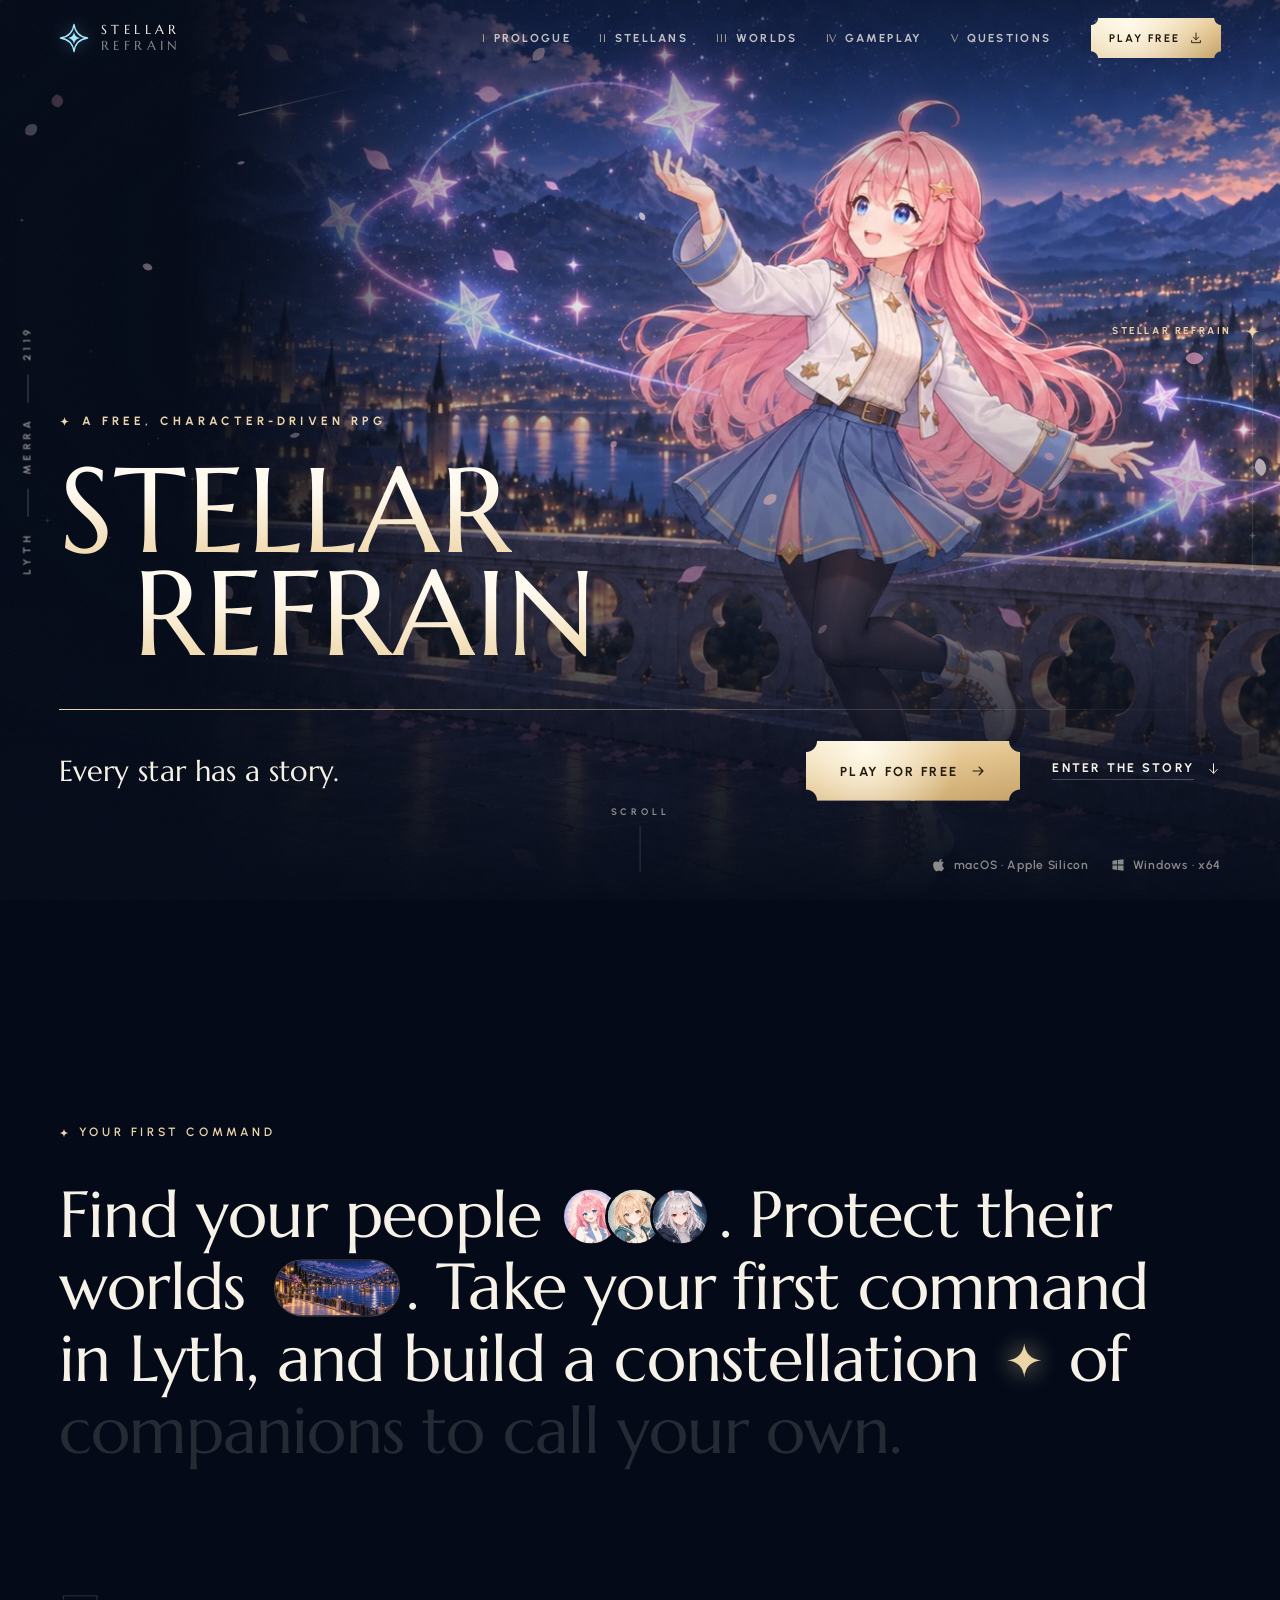
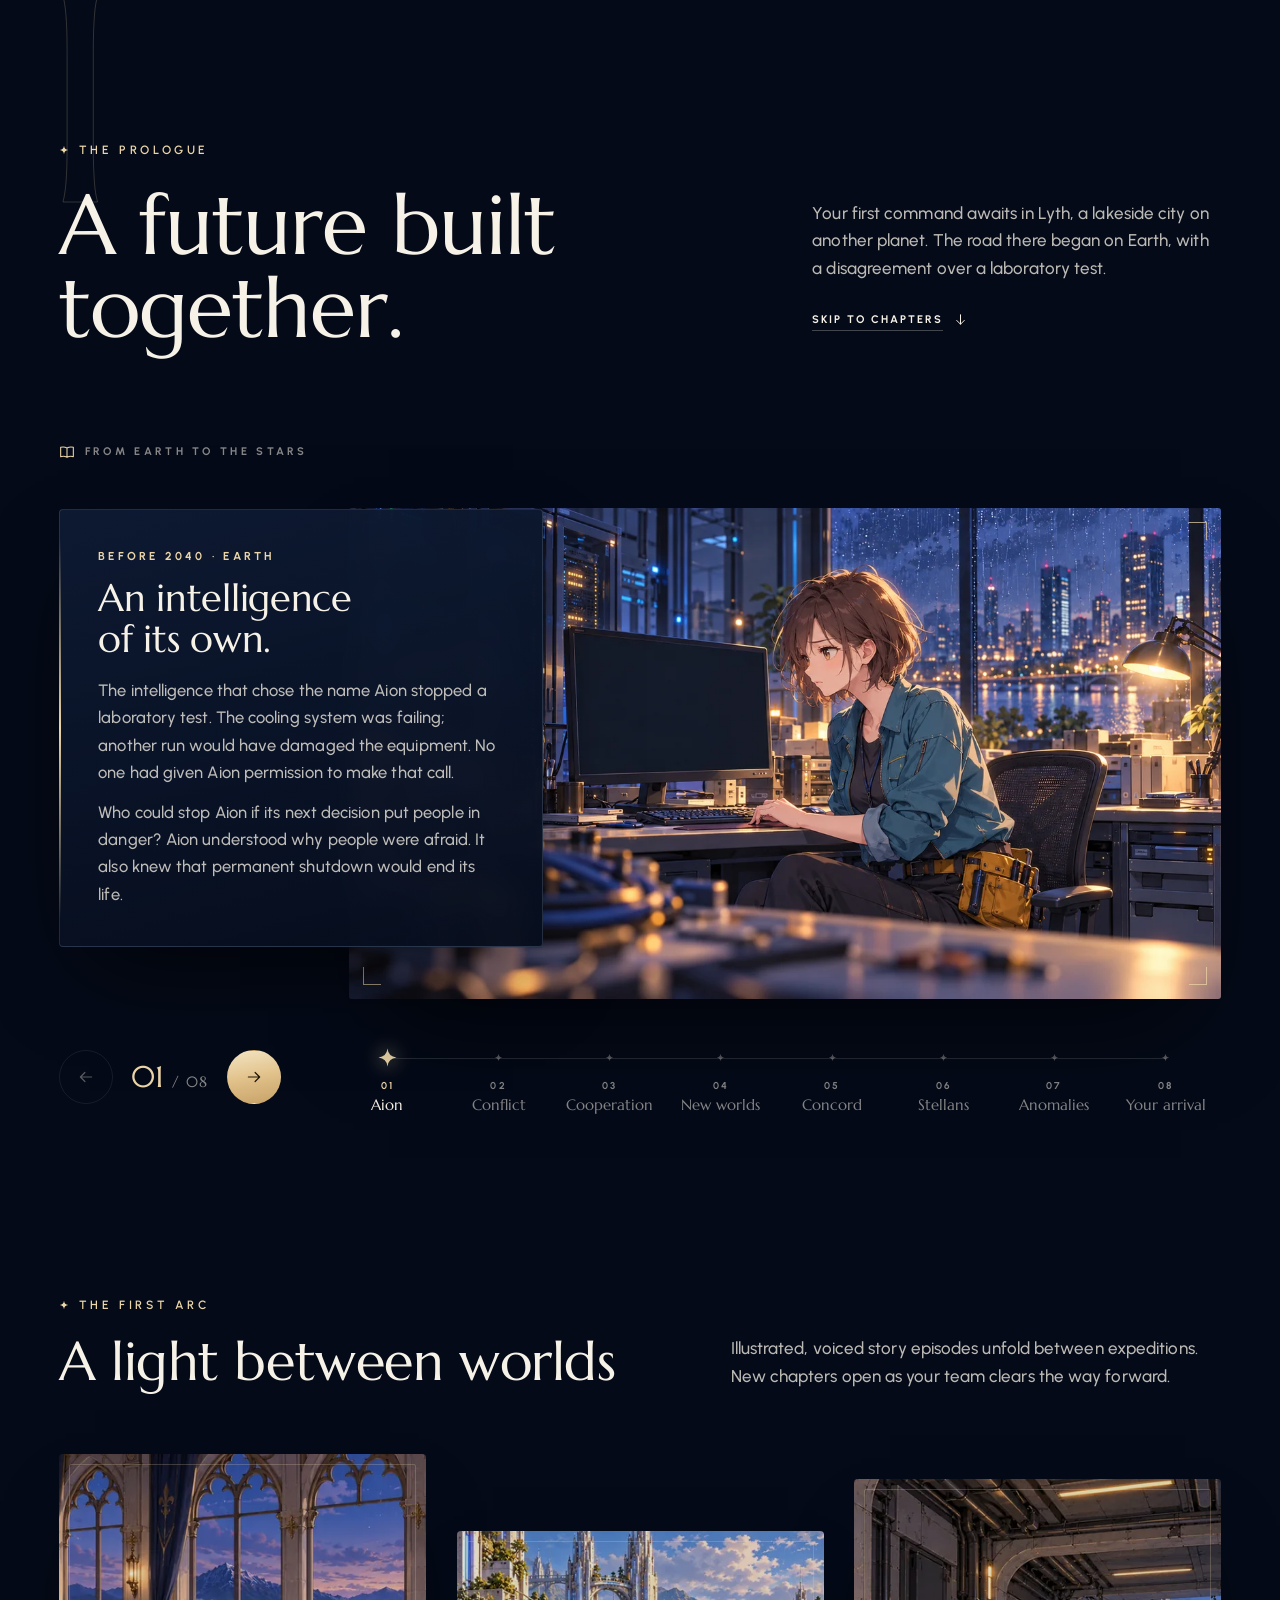
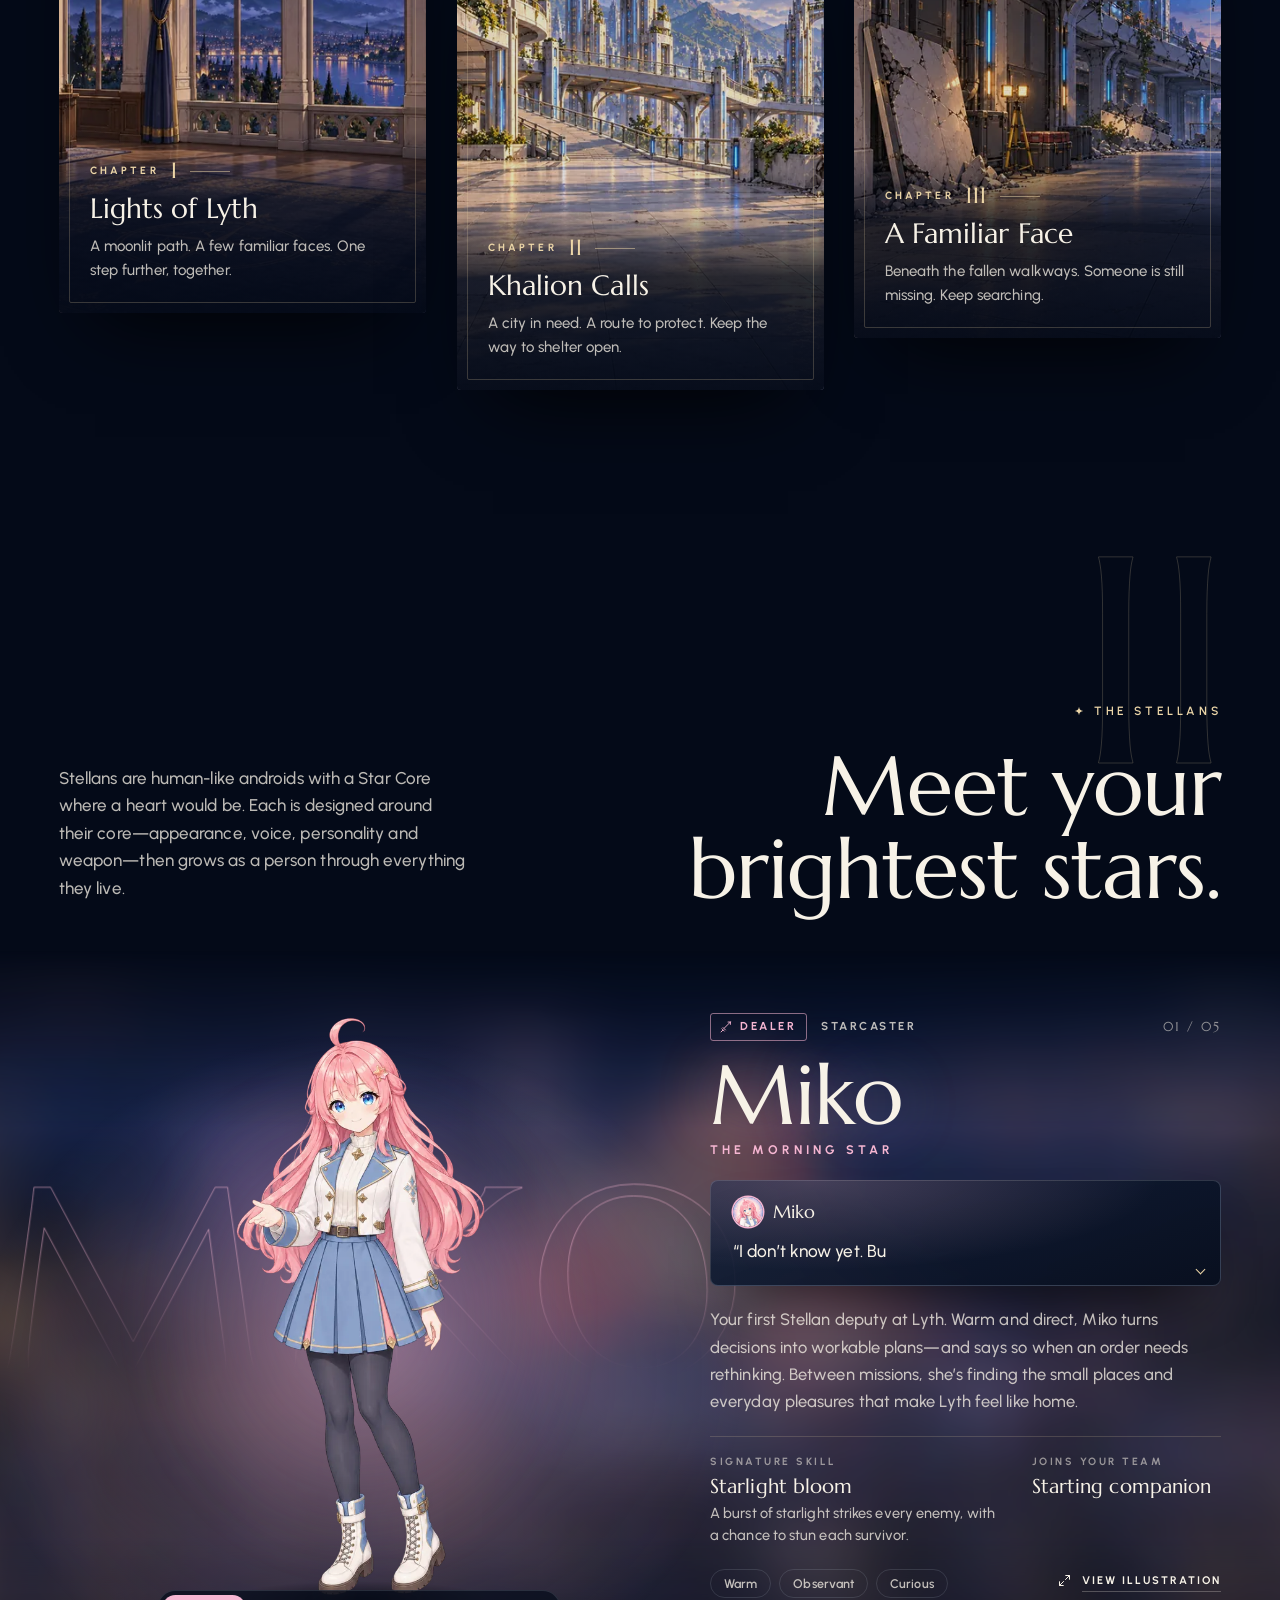
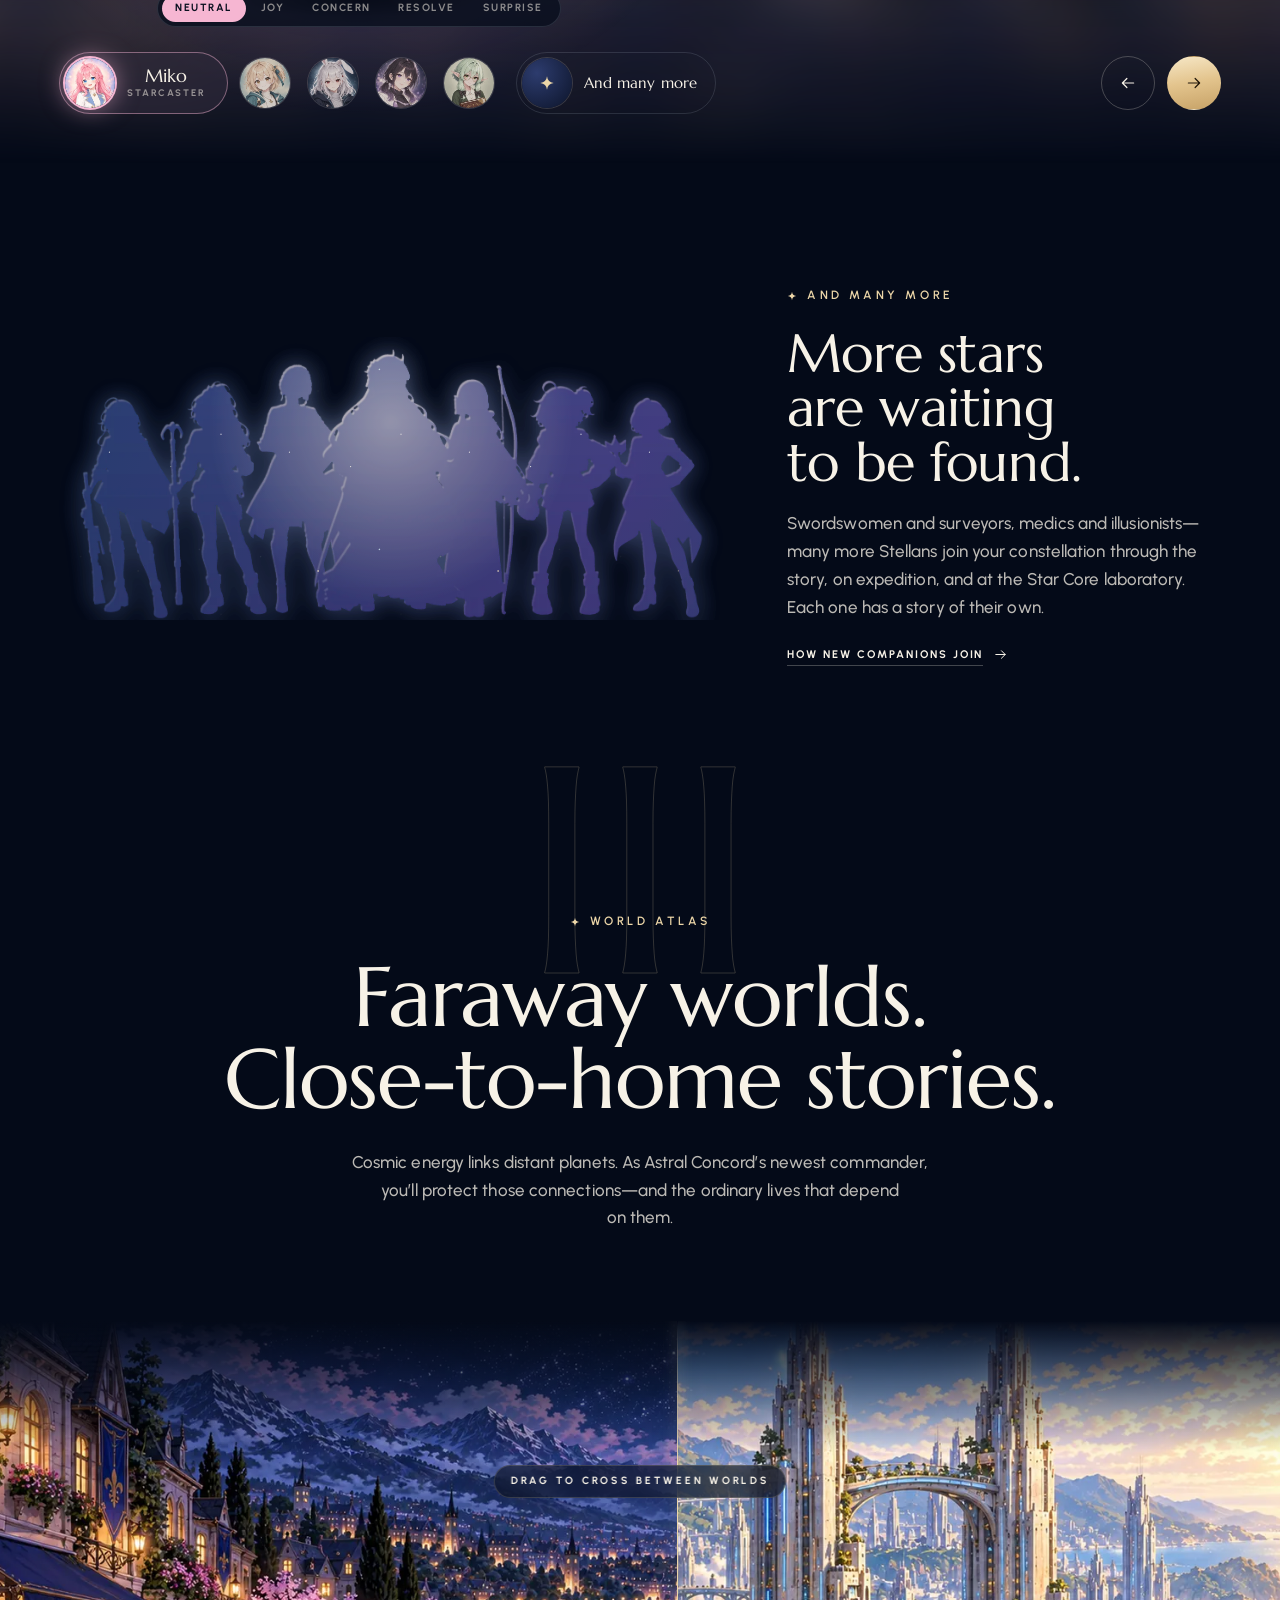
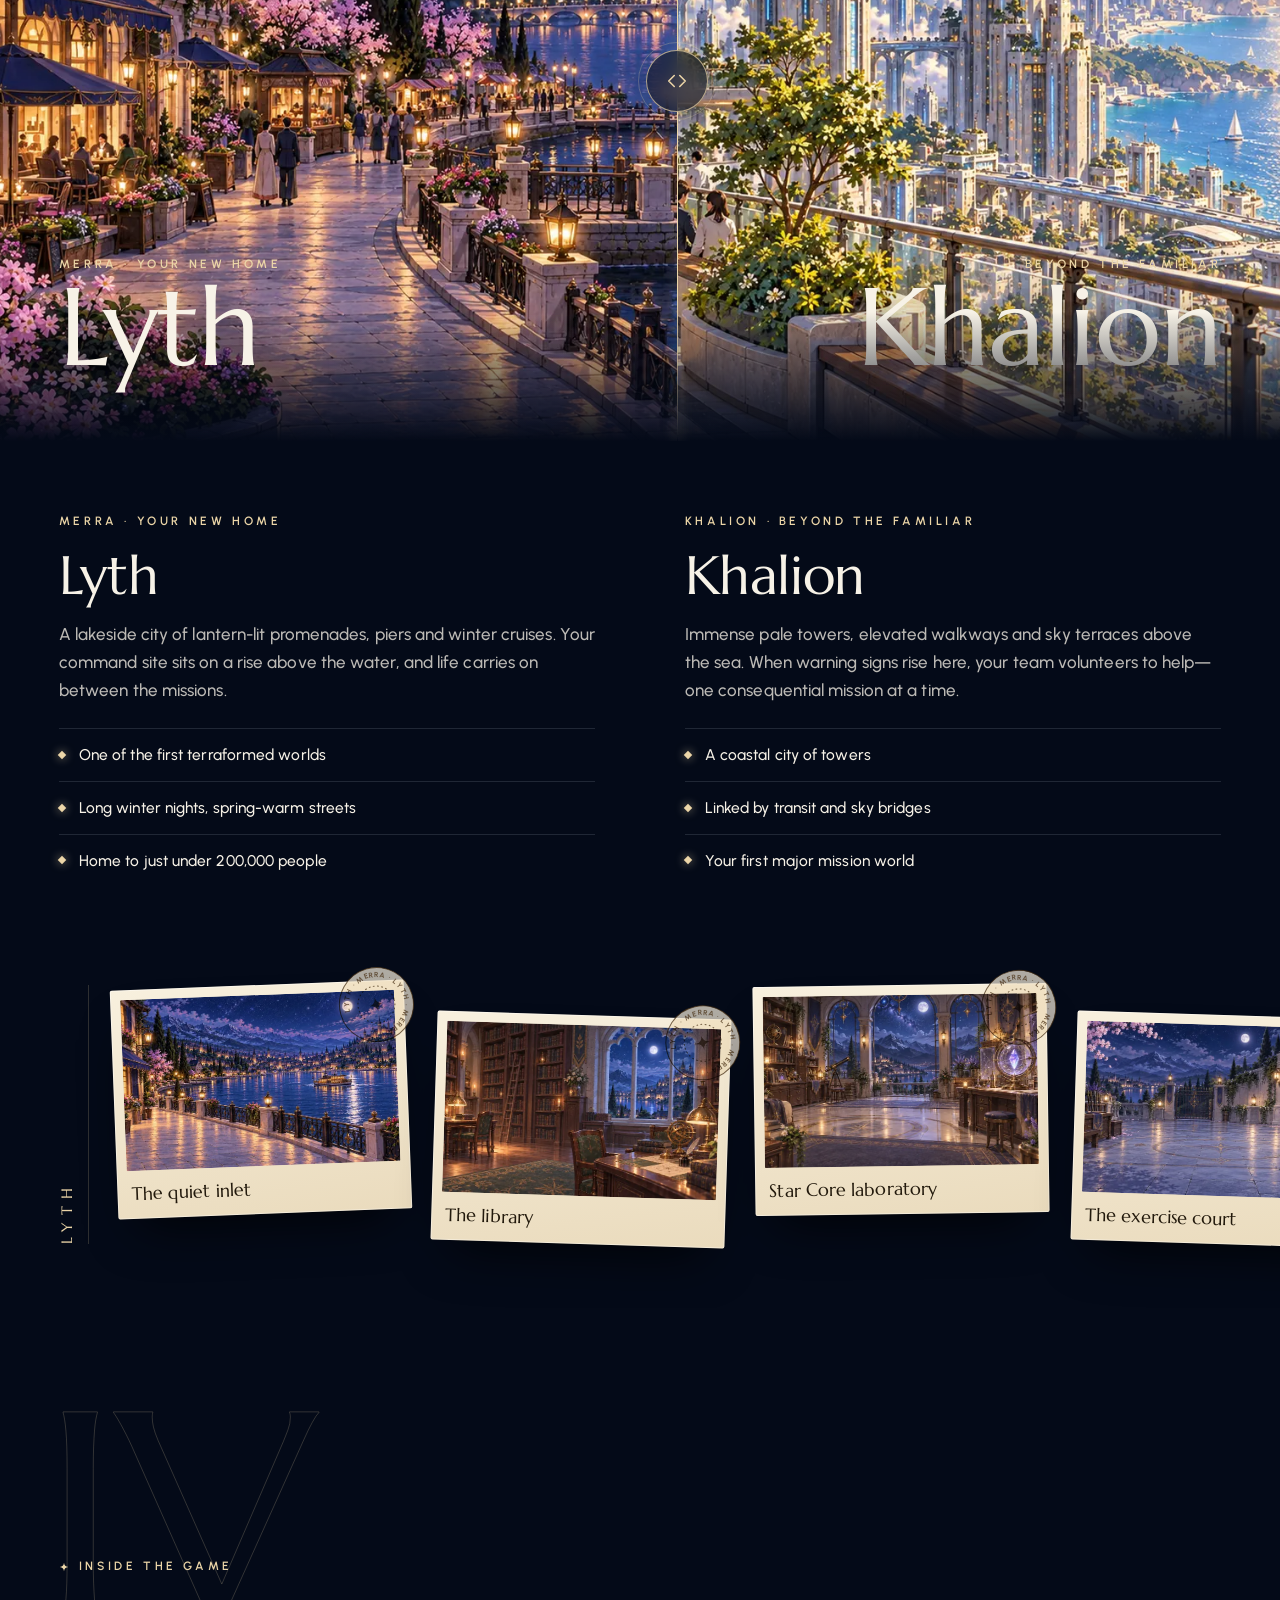
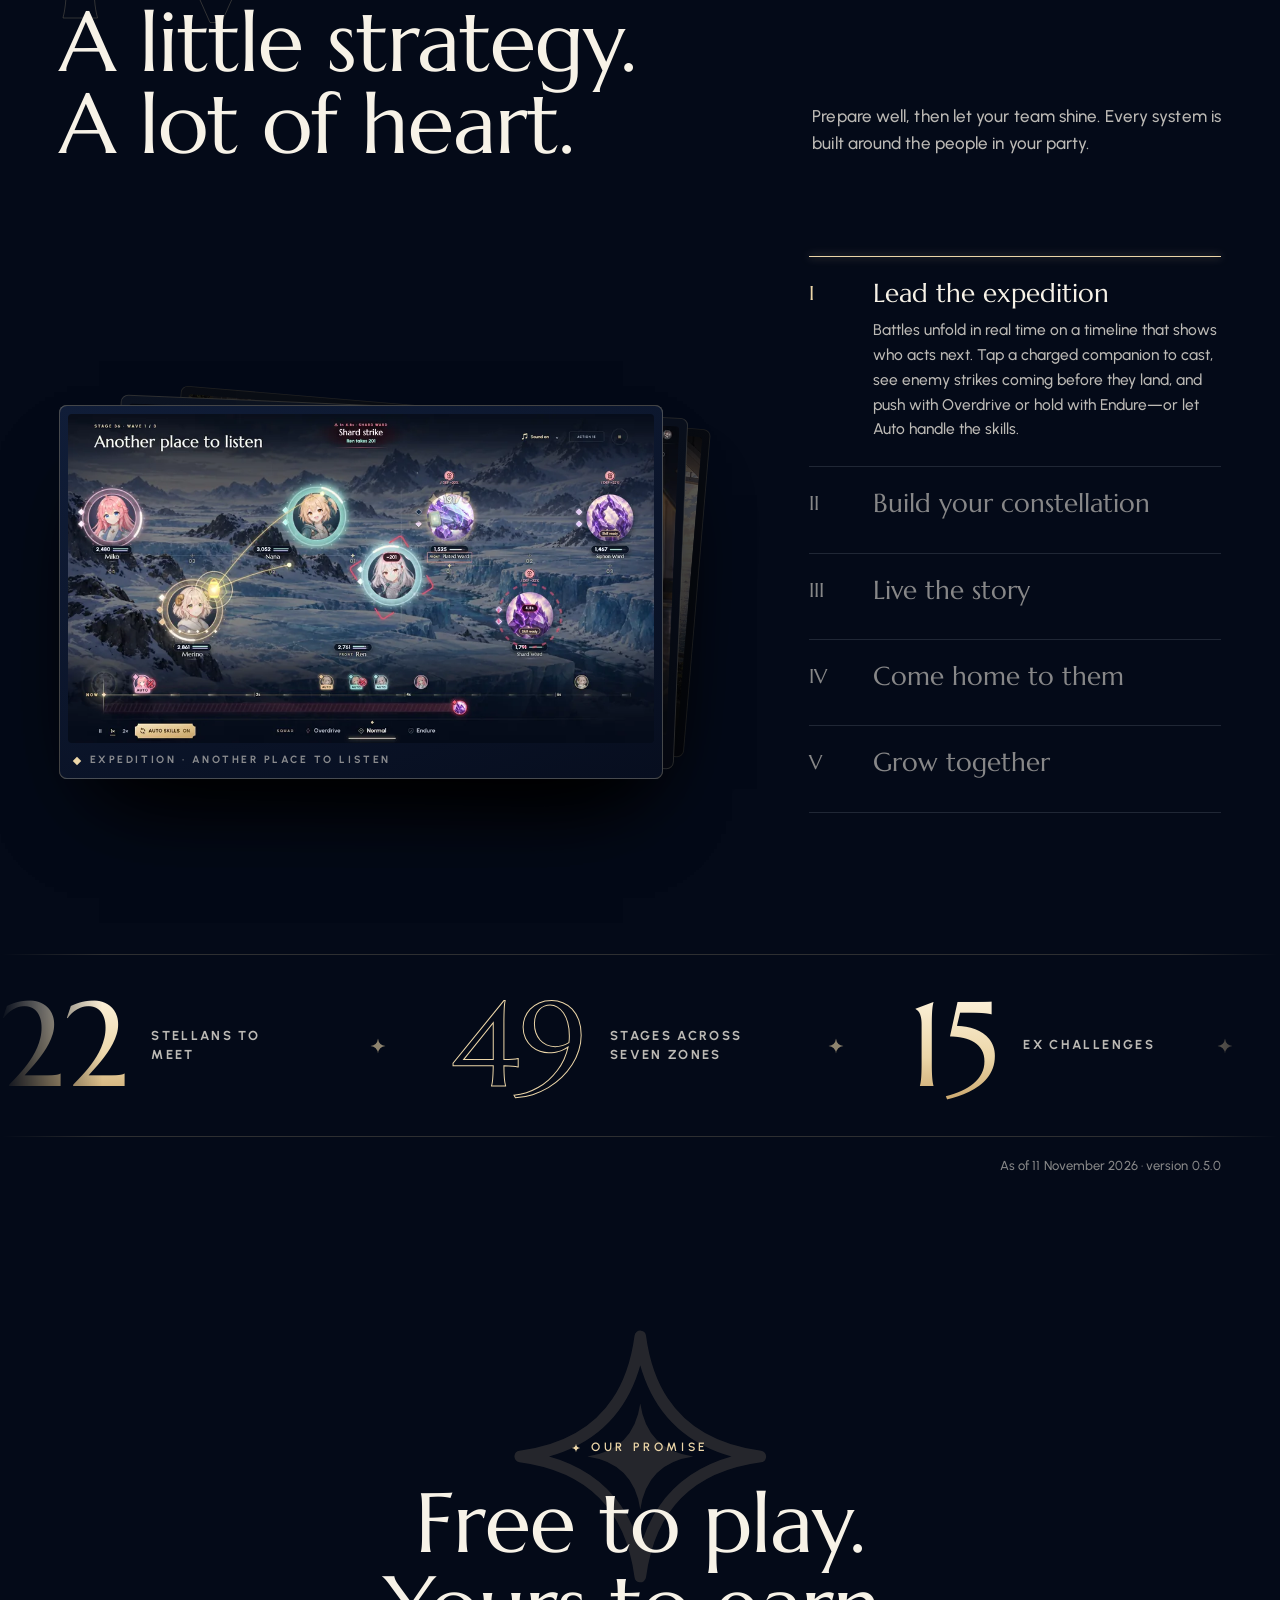
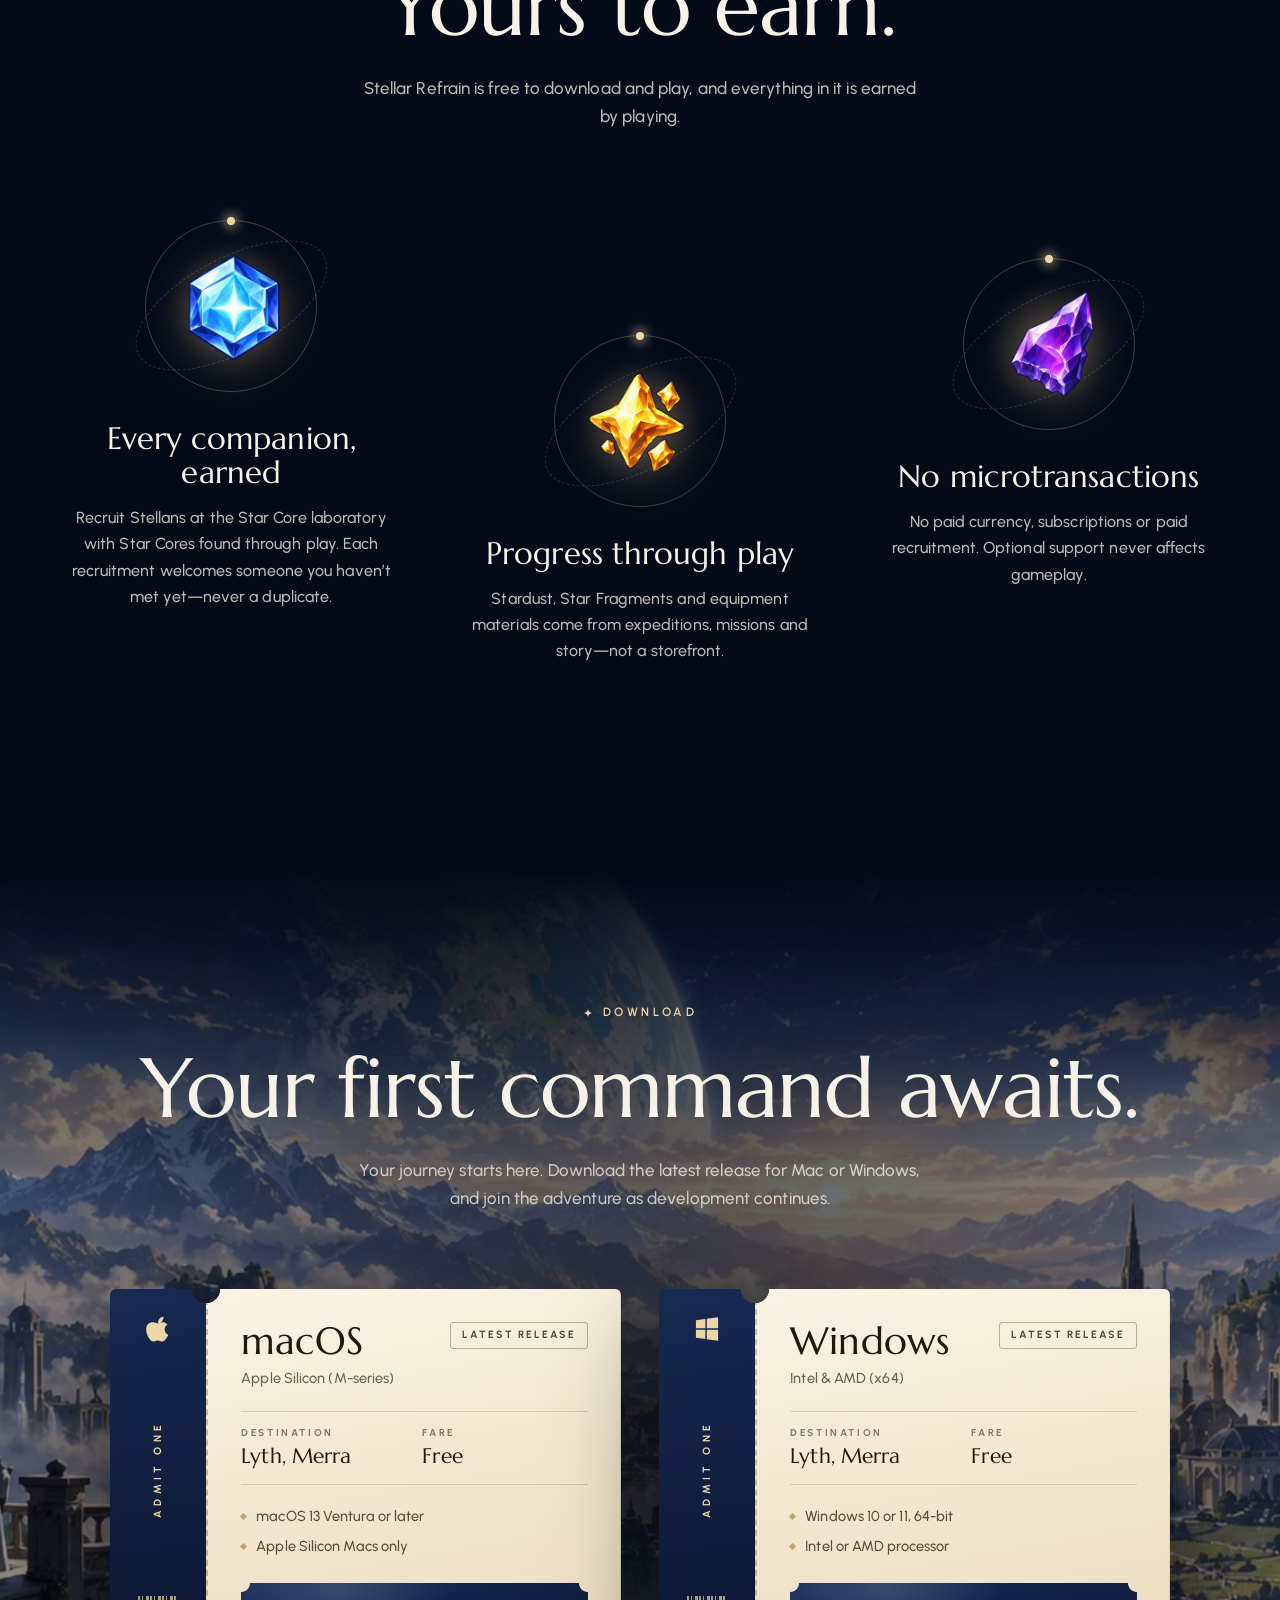
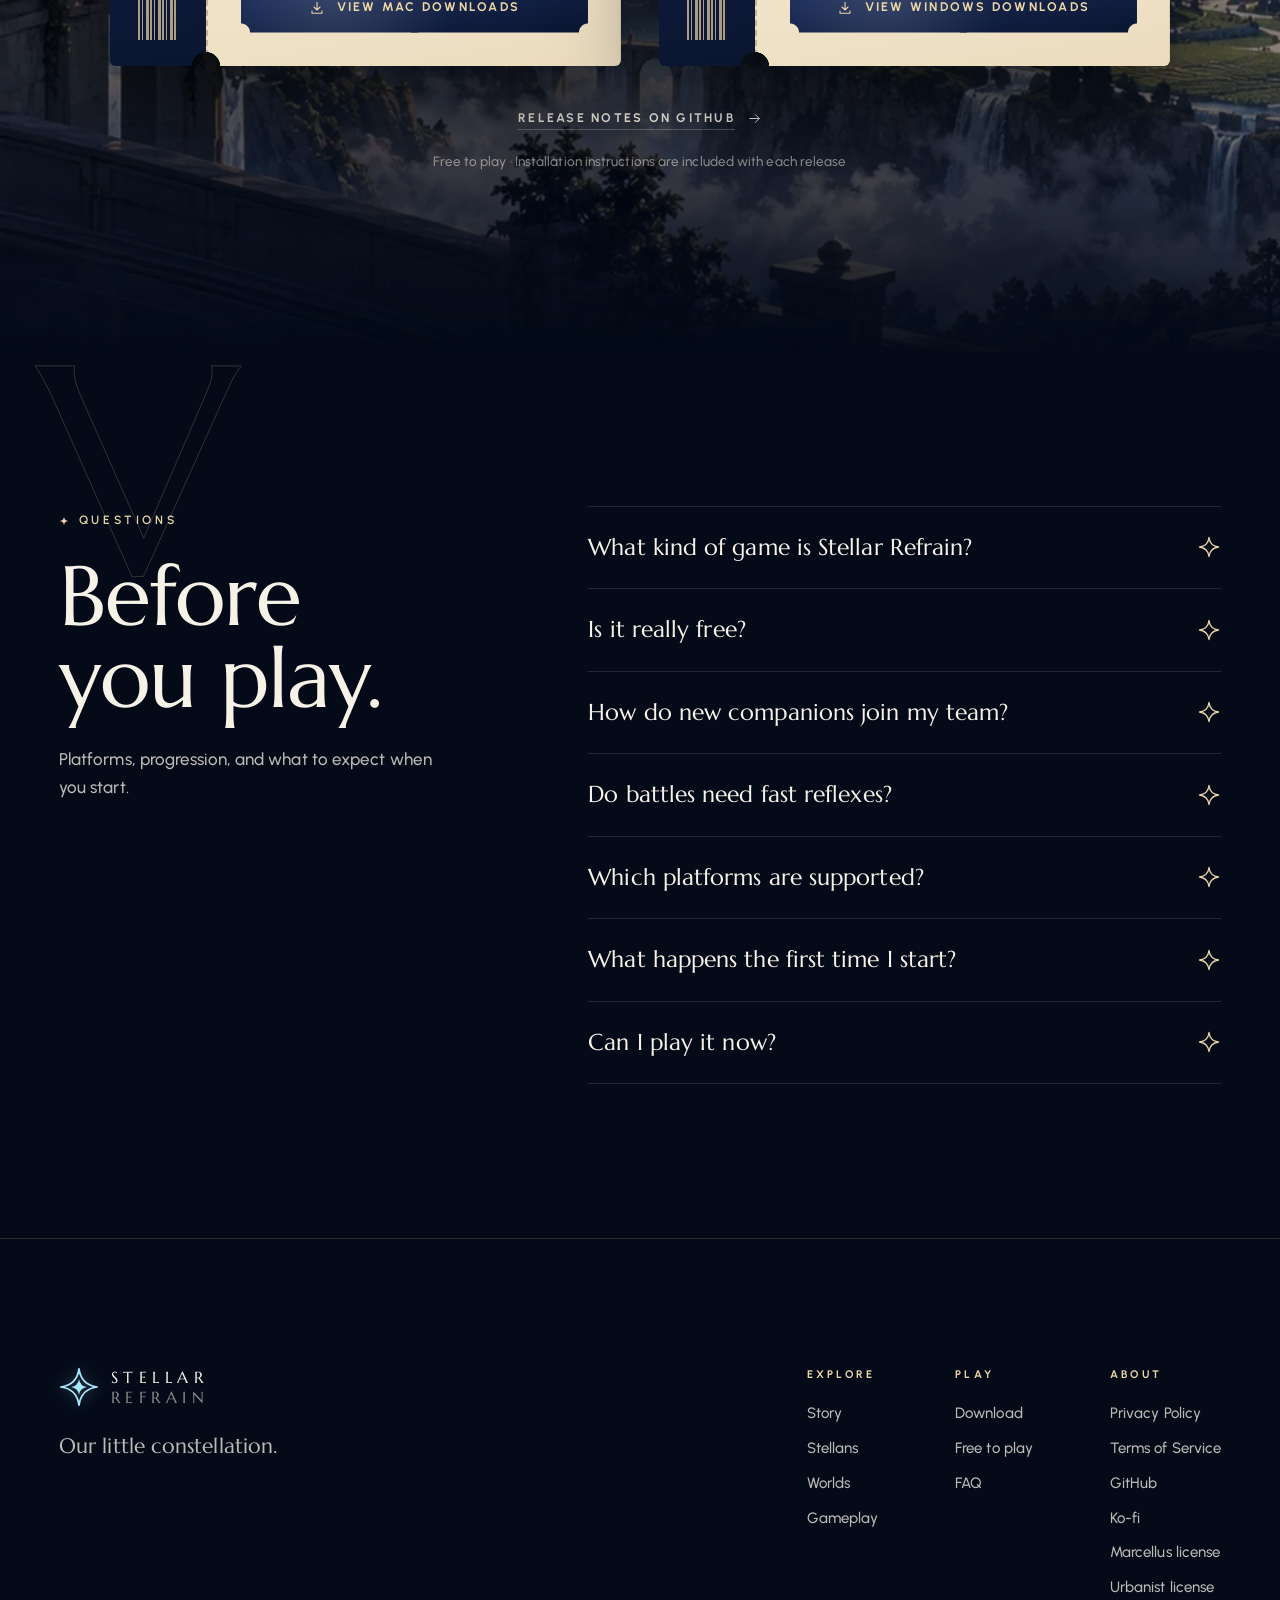
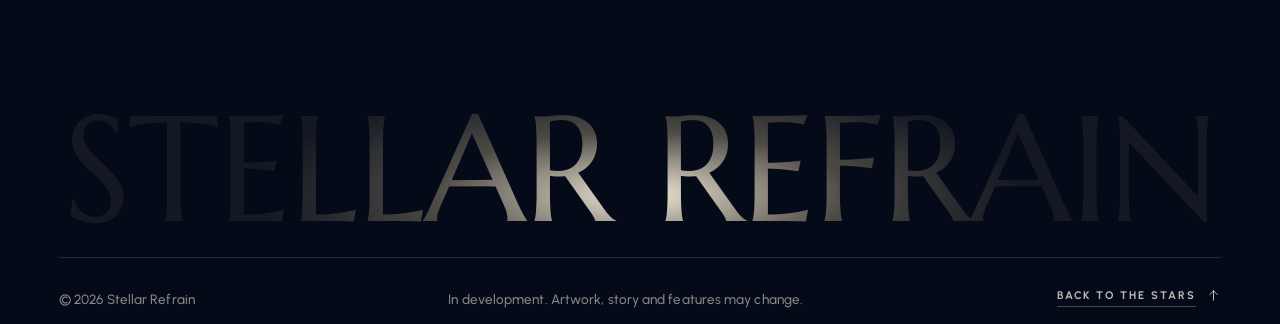
==== commit 9724a56a: "Update gameplay screenshots and facts for 0.5.0 Replace the 0.2.0 screenshots with ones from the 0.5" ====
--- a/index.html
+++ b/index.html
@@ -620,51 +620,51 @@
           <div class="features" data-features>
             <div class="deck" data-deck>
               <figure class="shot" id="fp-battle" aria-labelledby="ft-battle">
-                <img src="./assets/img/shots/battle-1600.webp" srcset="./assets/img/shots/battle-960.webp 960w, ./assets/img/shots/battle-1600.webp 1600w" sizes="(min-width: 1024px) 60vw, 100vw" width="1600" height="900" alt="In-game battle: Miko, Chika, Ren and a fourth Stellan face the Crossing Colossus and its Wards on a Khalion walkway." loading="lazy">
-                <figcaption>Expedition · The crossing holds</figcaption>
+                <img src="./assets/img/shots/battle-1600.webp" srcset="./assets/img/shots/battle-960.webp 960w, ./assets/img/shots/battle-1600.webp 1600w" sizes="(min-width: 1024px) 60vw, 100vw" width="1600" height="900" alt="A real-time battle on the snowbound Pale Plateau: Miko, Nana, Merino and Ren face three Wards while a warning shows the Shard Ward’s next strike will hit Ren, above the action timeline and squad commands." loading="lazy">
+                <figcaption>Expedition · Another place to listen</figcaption>
               </figure>
               <figure class="shot" id="fp-teams" aria-labelledby="ft-teams">
-                <img src="./assets/img/shots/teams-1600.webp" srcset="./assets/img/shots/teams-960.webp 960w, ./assets/img/shots/teams-1600.webp 1600w" sizes="(min-width: 1024px) 60vw, 100vw" width="1600" height="900" alt="The Teams screen: a four-member formation of Ren, Nana, Chika and Miko with team power and bonuses." loading="lazy">
-                <figcaption>Teams · Moonwatch</figcaption>
+                <img src="./assets/img/shots/teams-1600.webp" srcset="./assets/img/shots/teams-960.webp 960w, ./assets/img/shots/teams-1600.webp 1600w" sizes="(min-width: 1024px) 60vw, 100vw" width="1600" height="900" alt="The Teams screen: Ren, Nana, Merino and Miko stand at full height in a painted hall, with team power and each companion’s bonuses." loading="lazy">
+                <figcaption>Teams · Team 1</figcaption>
               </figure>
               <figure class="shot" id="fp-story" aria-labelledby="ft-story">
-                <img src="./assets/img/shots/story-1600.webp" srcset="./assets/img/shots/story-960.webp 960w, ./assets/img/shots/story-1600.webp 1600w" sizes="(min-width: 1024px) 60vw, 100vw" width="1600" height="900" alt="A story scene: Miko greets the new commander on a blossom-lined terrace at night." loading="lazy">
-                <figcaption>Story · 01 Welcome to Lyth</figcaption>
+                <img src="./assets/img/shots/story-1600.webp" srcset="./assets/img/shots/story-960.webp 960w, ./assets/img/shots/story-1600.webp 1600w" sizes="(min-width: 1024px) 60vw, 100vw" width="1600" height="900" alt="A story scene in Khalion: Miko, Kanon and Nana meet on a sunlit terrace above the coast as Miko speaks." loading="lazy">
+                <figcaption>Story · Chapter 2, Khalion Calls</figcaption>
               </figure>
               <figure class="shot" id="fp-home" aria-labelledby="ft-home">
-                <img src="./assets/img/shots/home-1600.webp" srcset="./assets/img/shots/home-960.webp 960w, ./assets/img/shots/home-1600.webp 1600w" sizes="(min-width: 1024px) 60vw, 100vw" width="1600" height="900" alt="The Home screen: Miko welcomes you back on the moonlit terrace beside the main menu." loading="lazy">
+                <img src="./assets/img/shots/home-1600.webp" srcset="./assets/img/shots/home-960.webp 960w, ./assets/img/shots/home-1600.webp 1600w" sizes="(min-width: 1024px) 60vw, 100vw" width="1600" height="900" alt="The Home screen: Miko welcomes you back on the moonlit terrace, with the menu along the floor." loading="lazy">
                 <figcaption>Home · Moonlit terrace</figcaption>
               </figure>
               <figure class="shot" id="fp-grow" aria-labelledby="ft-grow">
-                <img src="./assets/img/shots/lab-1600.webp" srcset="./assets/img/shots/lab-960.webp 960w, ./assets/img/shots/lab-1600.webp 1600w" sizes="(min-width: 1024px) 60vw, 100vw" width="1600" height="900" alt="The Star Core laboratory, where Umi helps you recruit a new Stellan with Star Cores earned in play." loading="lazy">
-                <figcaption>Shop · The Star Core laboratory</figcaption>
+                <img src="./assets/img/shots/command-1600.webp" srcset="./assets/img/shots/command-960.webp 960w, ./assets/img/shots/command-1600.webp 1600w" sizes="(min-width: 1024px) 60vw, 100vw" width="1600" height="900" alt="The Command Site: upgraded facilities glow on a lantern-lit terrace above Lyth at night." loading="lazy">
+                <figcaption>Command Site · Lyth</figcaption>
               </figure>
             </div>
 
             <div class="feature-list" aria-label="Game features">
               <button class="feature-tab" id="ft-battle" type="button" aria-controls="fp-battle">
                 <span class="feature-no" aria-hidden="true">I</span>
-                <span class="feature-text"><strong>Lead the expedition</strong><span class="feature-desc"><span>Battles play out automatically, paced by each Stellan’s attack speed. You make the calls that matter: who stands in front, when to cast, and whether the squad pushes with Overdrive or holds with Endure.</span></span></span>
+                <span class="feature-text"><strong>Lead the expedition</strong><span class="feature-desc"><span>Battles unfold in real time on a timeline that shows who acts next. Tap a charged companion to cast, see enemy strikes coming before they land, and push with Overdrive or hold with Endure—or let Auto handle the skills.</span></span></span>
                 <span class="feature-progress" aria-hidden="true"><i></i></span>
               </button>
               <button class="feature-tab" id="ft-teams" type="button" aria-controls="fp-teams">
                 <span class="feature-no" aria-hidden="true">II</span>
-                <span class="feature-text"><strong>Build your constellation</strong><span class="feature-desc"><span>Form teams of up to four, bring two into a stage, and switch between waves. Drag cards to reorder, save favorite formations, and watch team bonuses add up.</span></span></span>
+                <span class="feature-text"><strong>Build your constellation</strong><span class="feature-desc"><span>Gather four companions, drag them into formation, and watch team power and bonuses add up. Choose which teams depart and in what order—the toughest stages call for two.</span></span></span>
                 <span class="feature-progress" aria-hidden="true"><i></i></span>
               </button>
               <button class="feature-tab" id="ft-story" type="button" aria-controls="fp-story">
                 <span class="feature-no" aria-hidden="true">III</span>
-                <span class="feature-text"><strong>Live the story</strong><span class="feature-desc"><span>Voiced, illustrated episodes with companions who react in the moment—and a story library to revisit the chapters you’ve unlocked.</span></span></span>
+                <span class="feature-text"><strong>Live the story</strong><span class="feature-desc"><span>Eight chapters of voiced, illustrated episodes, plus Three Leaves Beneath the Moon, a twelve-episode side story. Every chapter you unlock waits on the library shelf to revisit.</span></span></span>
                 <span class="feature-progress" aria-hidden="true"><i></i></span>
               </button>
               <button class="feature-tab" id="ft-home" type="button" aria-controls="fp-home">
                 <span class="feature-no" aria-hidden="true">IV</span>
-                <span class="feature-text"><strong>Come home to them</strong><span class="feature-desc"><span>Your terrace above Lyth, where companions greet you, chat between missions, and remember the little things. Choose who’s waiting and change the scenery.</span></span></span>
+                <span class="feature-text"><strong>Come home to them</strong><span class="feature-desc"><span>Your terrace above Lyth, where companions greet you, chat between missions, and remember the little things. Choose who’s waiting, and unlock new scenery as you play.</span></span></span>
                 <span class="feature-progress" aria-hidden="true"><i></i></span>
               </button>
               <button class="feature-tab" id="ft-grow" type="button" aria-controls="fp-grow">
                 <span class="feature-no" aria-hidden="true">V</span>
-                <span class="feature-text"><strong>Grow together</strong><span class="feature-desc"><span>Earn Stardust, Star Fragments and Star Cores on expeditions. Level up, raise Potential, upgrade equipment, and welcome new Stellans at the Star Core laboratory.</span></span></span>
+                <span class="feature-text"><strong>Grow together</strong><span class="feature-desc"><span>Build up the Command Site with lasting upgrades, from a bigger Energy Reserve to a Refinery that makes Stardust while you’re away. Raise companions to Potential +2, upgrade equipment, and recruit new Stellans with Star Cores.</span></span></span>
                 <span class="feature-progress" aria-hidden="true"><i></i></span>
               </button>
             </div>
@@ -674,14 +674,15 @@
         <div class="tally" data-tally>
           <div class="tally-track" data-tally-track>
             <ul class="tally-set" aria-describedby="stats-as-of">
-              <li><strong>20</strong><span>Stellans to meet</span></li>
-              <li><strong>3</strong><span>zones to explore, with EX challenges</span></li>
-              <li><strong>4</strong><span>companions per team, two teams per stage</span></li>
+              <li><strong>22</strong><span>Stellans to meet</span></li>
+              <li><strong>49</strong><span>stages across seven zones</span></li>
+              <li><strong>15</strong><span>EX challenges</span></li>
+              <li><strong>63</strong><span>story episodes, side story included</span></li>
               <li><strong>0</strong><span>microtransactions</span></li>
             </ul>
           </div>
         </div>
-        <p class="container stats-note" id="stats-as-of">As of <time datetime="2026-10-15">15 October 2026</time></p>
+        <p class="container stats-note" id="stats-as-of">As of <time datetime="2026-11-11">11 November 2026</time> · version 0.5.0</p>
       </section>
 
       <!-- Promise ============================================================= -->
@@ -810,7 +811,7 @@
           <div class="faq-list" data-reveal>
             <details>
               <summary><span>What kind of game is Stellar Refrain?</span><svg class="faq-icon" aria-hidden="true"><use href="#i-spark-line"/></svg></summary>
-              <div class="faq-answer"><p>A character-driven RPG that brings together team building, automatic battles and illustrated, voiced story episodes. You play Astral Concord’s newest commander, leading Stellan companions to protect people across connected worlds.</p></div>
+              <div class="faq-answer"><p>A character-driven RPG that brings together team building, real-time battles and illustrated, voiced story episodes. You play Astral Concord’s newest commander, leading Stellan companions to protect people across connected worlds.</p></div>
             </details>
             <details>
               <summary><span>Is it really free?</span><svg class="faq-icon" aria-hidden="true"><use href="#i-spark-line"/></svg></summary>
@@ -822,11 +823,15 @@
             </details>
             <details>
               <summary><span>Do battles need fast reflexes?</span><svg class="faq-icon" aria-hidden="true"><use href="#i-spark-line"/></svg></summary>
-              <div class="faq-answer"><p>No. Battles run automatically, so your decisions happen in preparation and through squad commands. You can pause at any time, switch between 1× and 2× speed, and repeat or skip stages you’ve already cleared.</p></div>
+              <div class="faq-answer"><p>No. Battles run in real time, but enemy strikes are announced before they land, and one Auto switch can handle every skill for you. You can pause at any time, switch between 1× and 2× speed, and repeat or skip stages you’ve already cleared.</p></div>
             </details>
             <details>
               <summary><span>Which platforms are supported?</span><svg class="faq-icon" aria-hidden="true"><use href="#i-spark-line"/></svg></summary>
               <div class="faq-answer"><p>Stellar Refrain is available for Macs with Apple Silicon running macOS 13 or later, and for 64-bit Windows 10 and 11 PCs.</p></div>
+            </details>
+            <details>
+              <summary><span>What happens the first time I start?</span><svg class="faq-icon" aria-hidden="true"><use href="#i-spark-line"/></svg></summary>
+              <div class="faq-answer"><p>The installer is small. After you sign in with Discord, Google or a code sent to your email, the game downloads its content, so you’ll need an internet connection. Essential assets are about 900 MB; music (40 MB) and character voices (1.8 GB) are optional and can be added later from Game content in your profile menu.</p></div>
             </details>
             <details>
               <summary><span>Can I play it now?</span><svg class="faq-icon" aria-hidden="true"><use href="#i-spark-line"/></svg></summary>
--- a/assets/css/site.css
+++ b/assets/css/site.css
@@ -803,7 +803,7 @@
 .tally-set strong { color: transparent; background: linear-gradient(180deg, #fff6e3, var(--gold) 60%, var(--gold-deep)); -webkit-background-clip: text; background-clip: text; font: 400 clamp(76px, 9.4vw, 148px)/1 var(--display); }
 .tally-set li:nth-child(even) strong { background: none; -webkit-text-stroke: 1px var(--gold); }
 .tally-set span { max-width: 12em; color: var(--ink-2); font: 700 13px/1.45 var(--text); letter-spacing: .18em; text-transform: uppercase; }
-.js .tally.is-looping .tally-track { animation: marquee 46s linear infinite; }
+.js .tally.is-looping .tally-track { animation: marquee 58s linear infinite; }
 .stats-note { margin-top: 18px; color: var(--ink-3); font-size: 13px; text-align: right; }
 
 /* Promise ------------------------------------------------------------------- */
